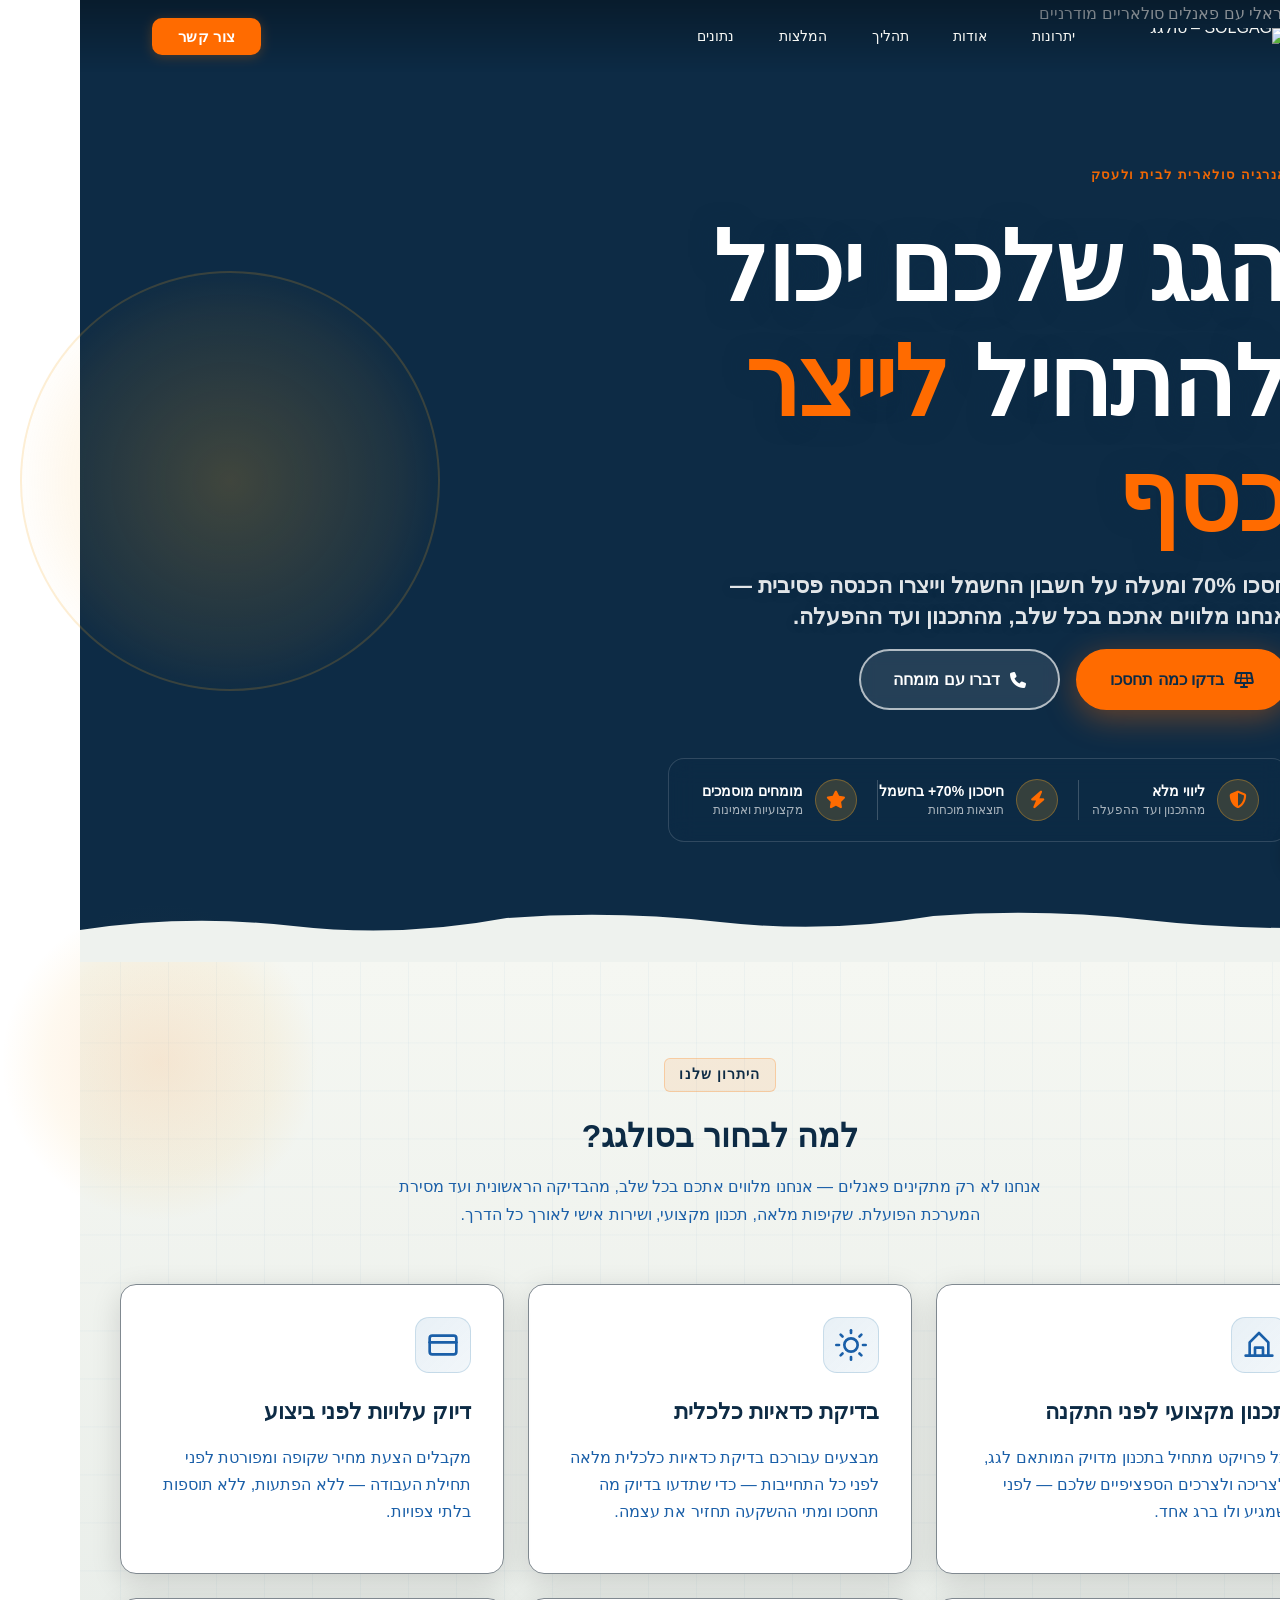
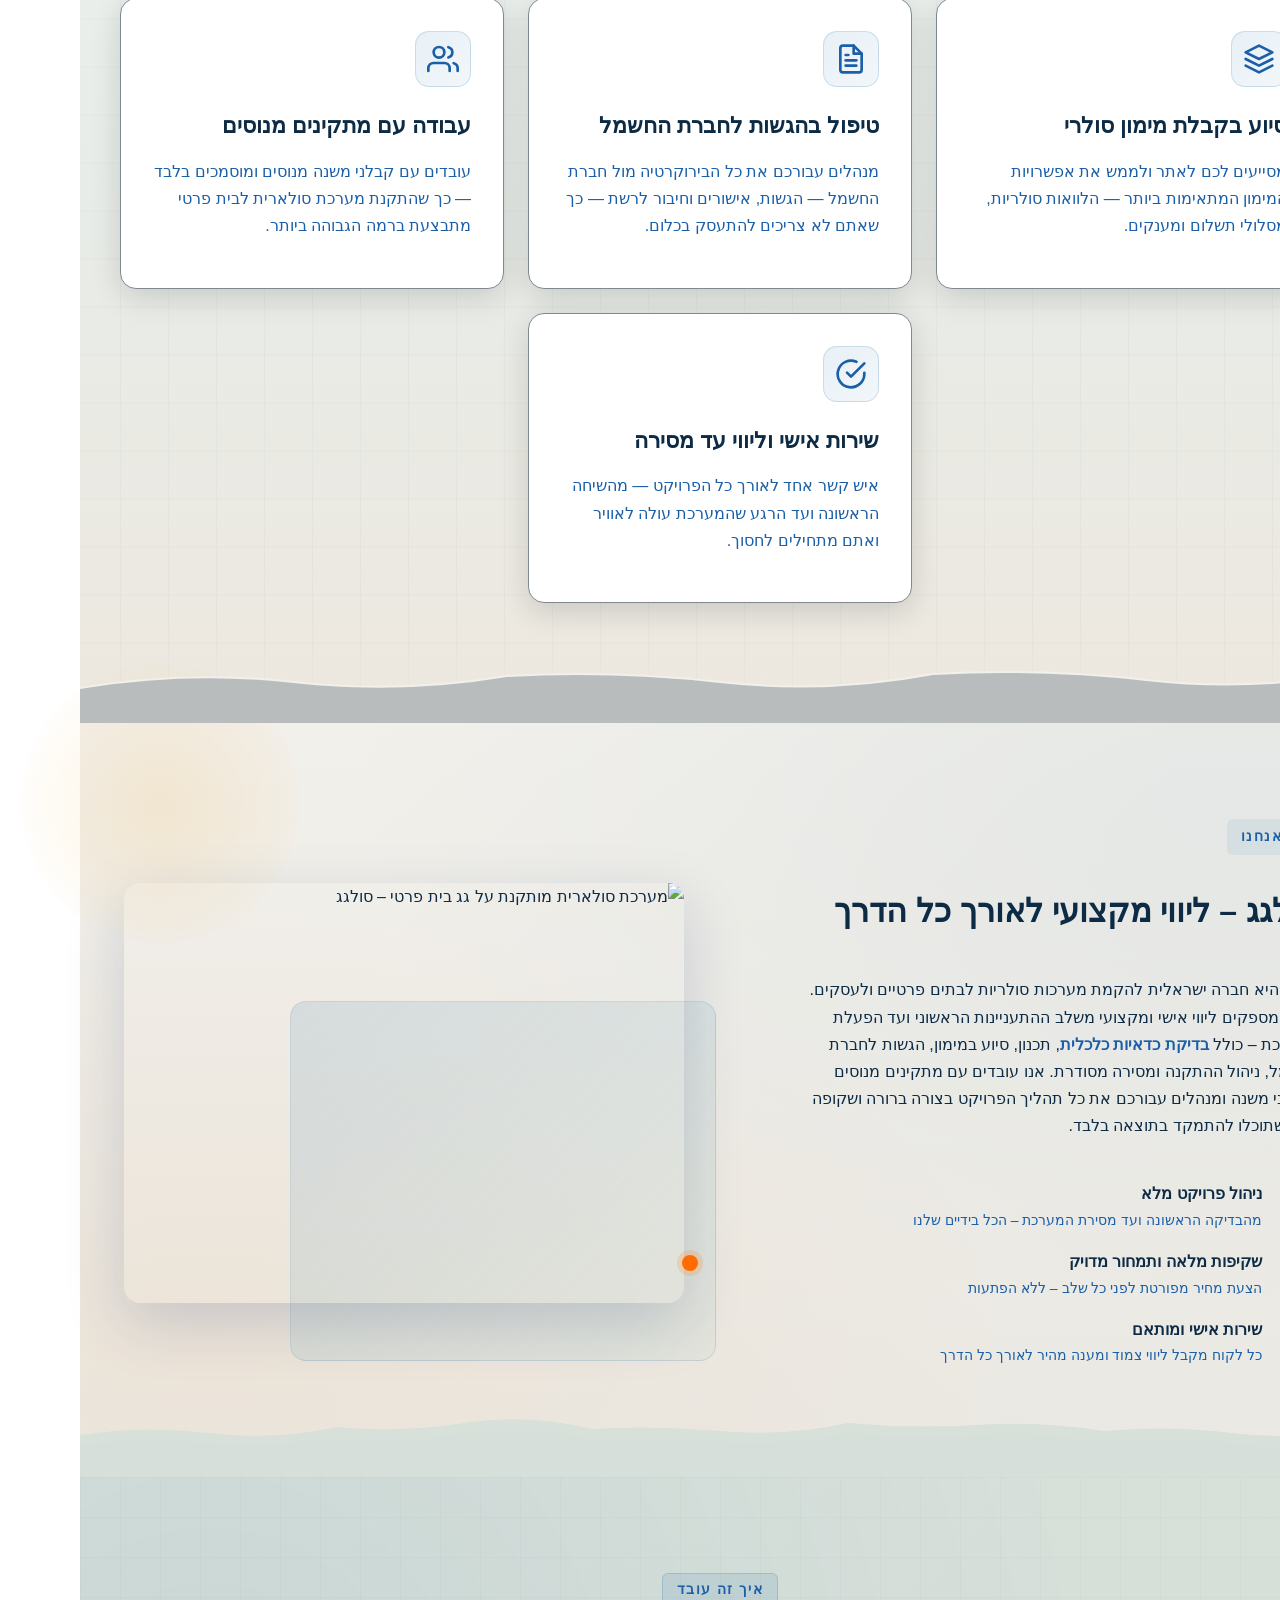
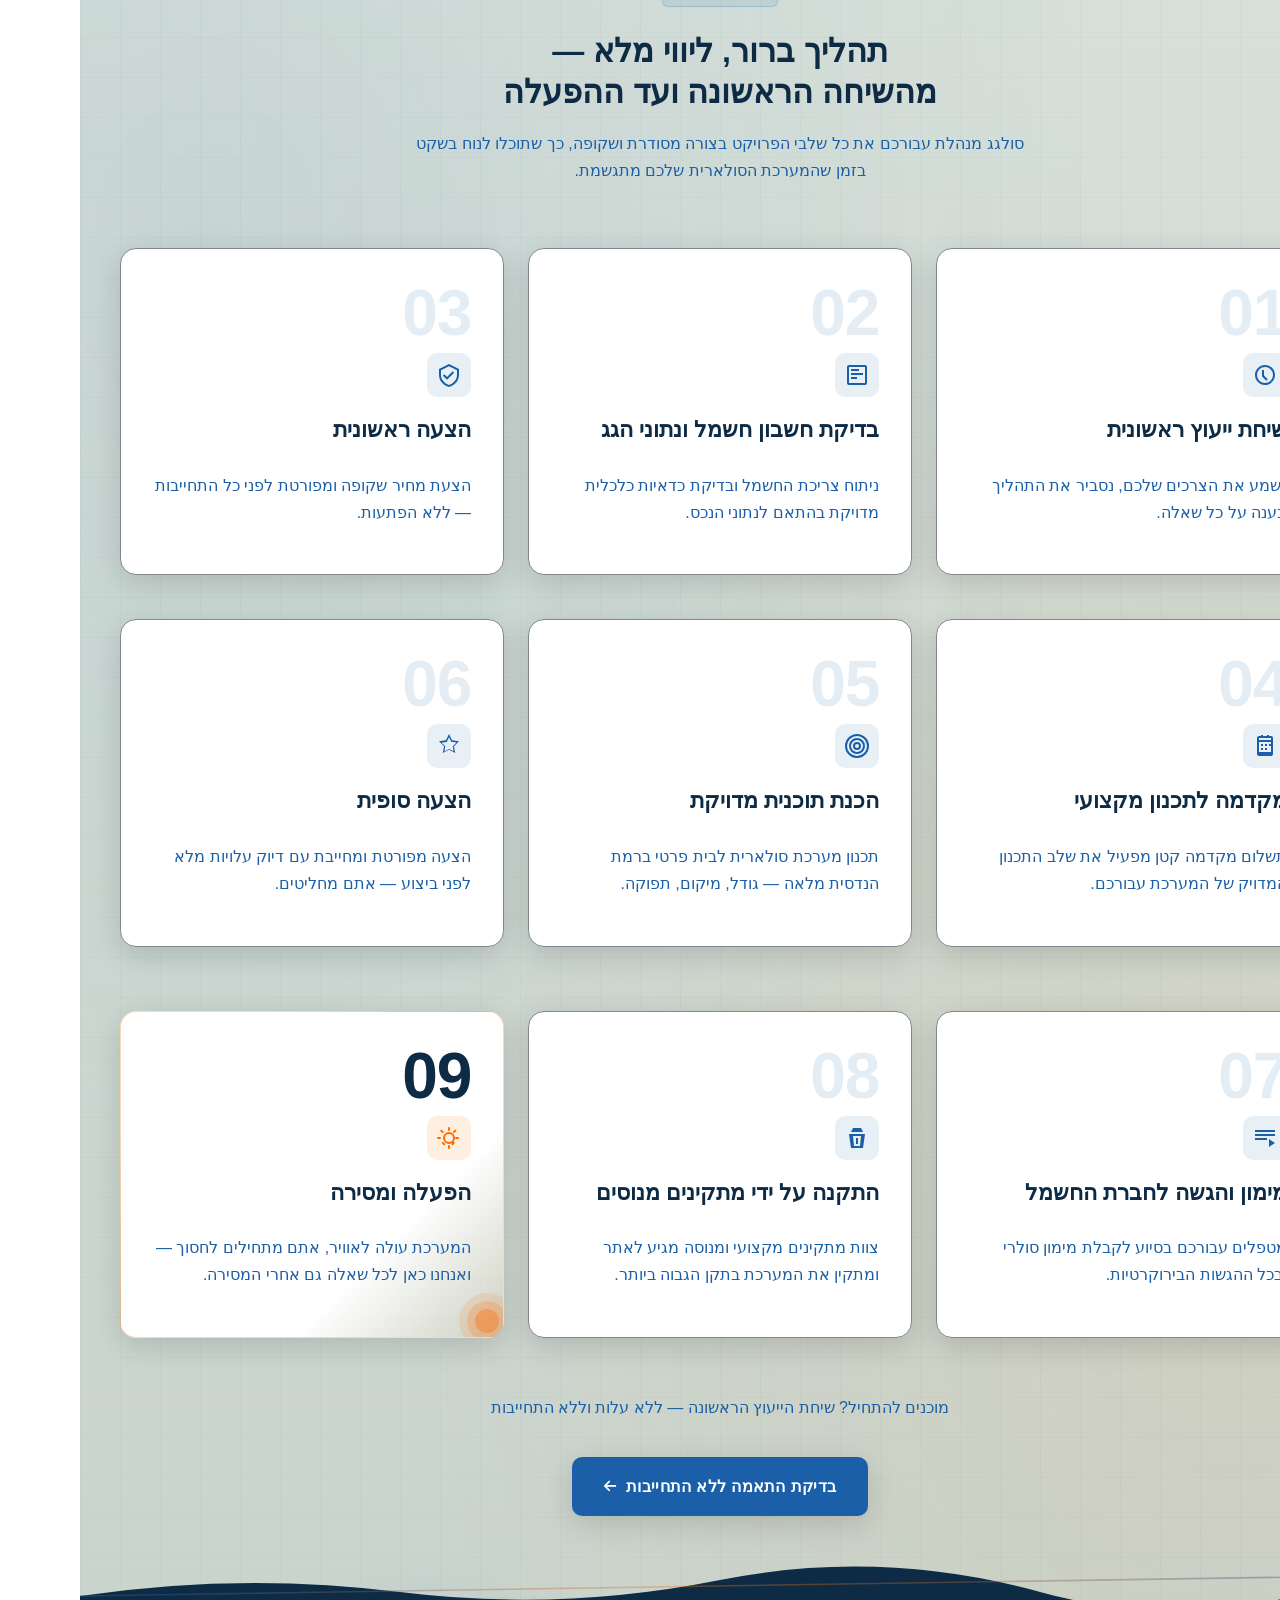
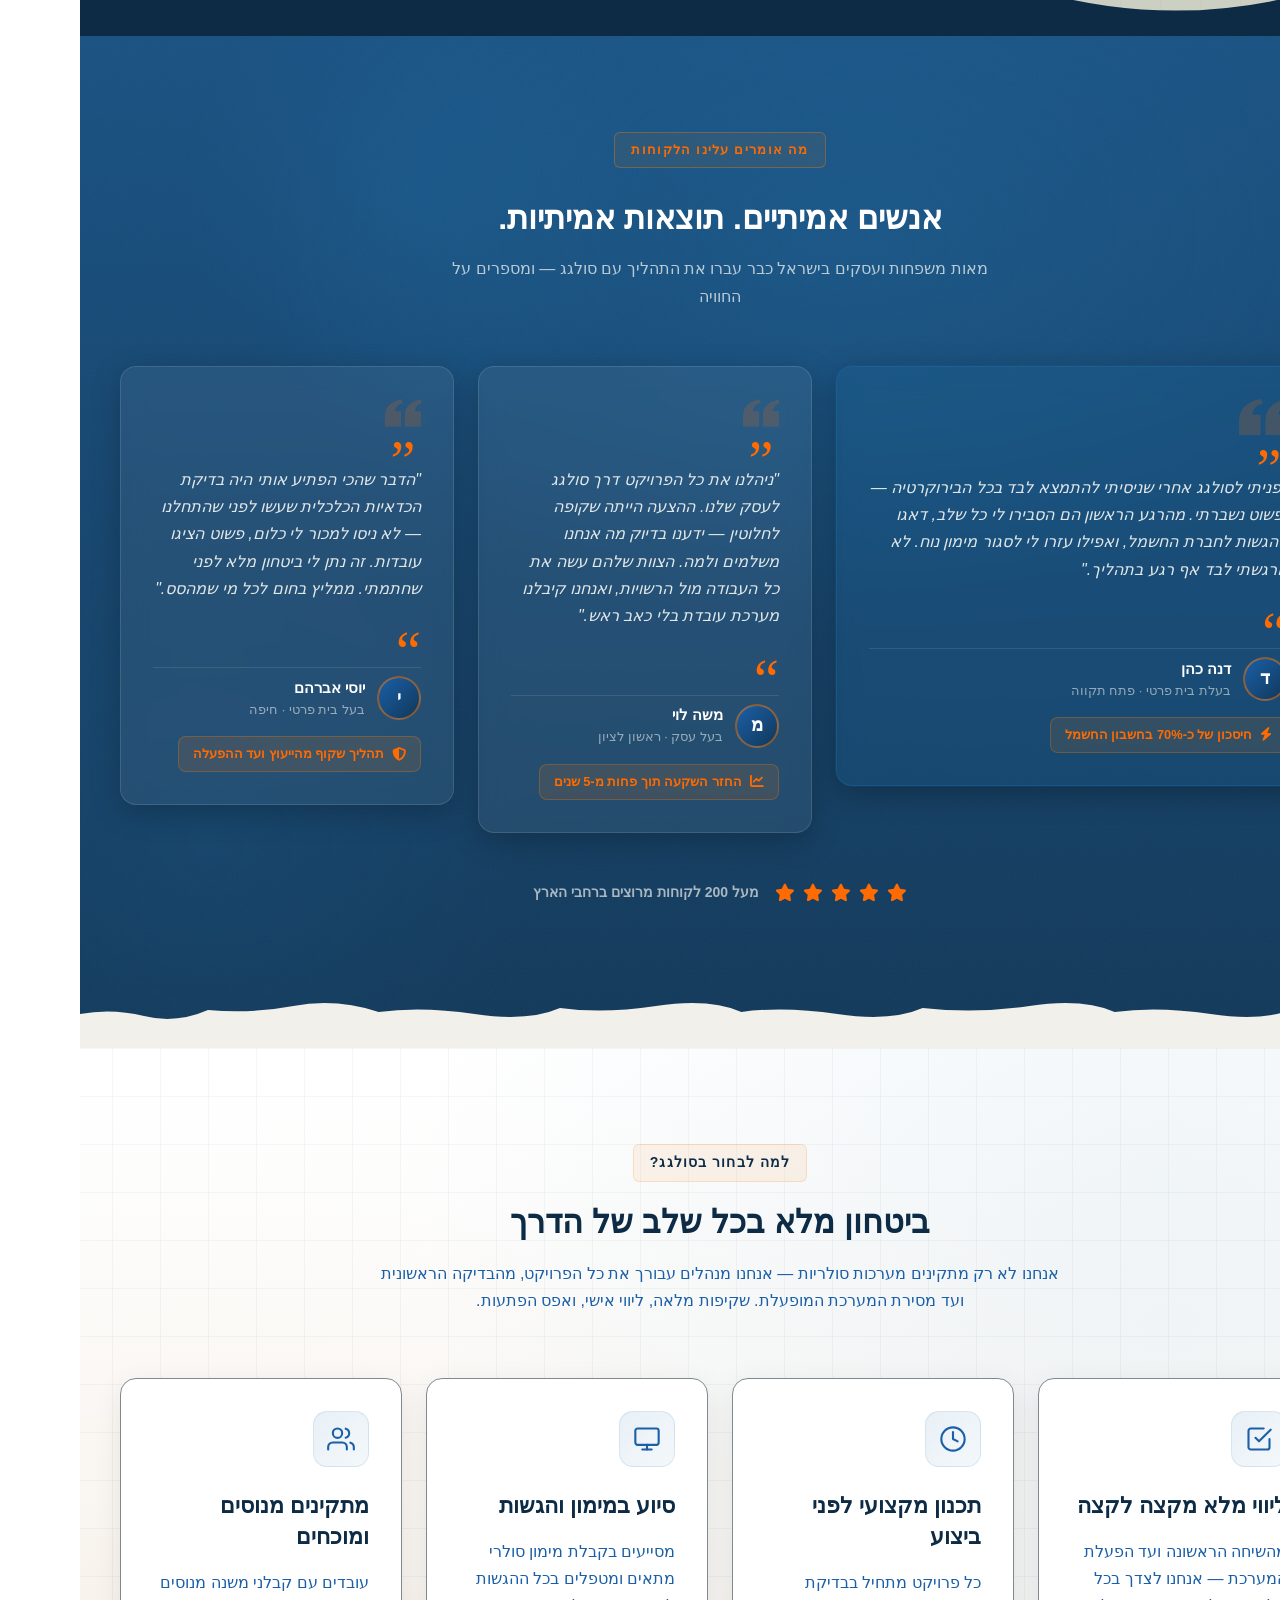
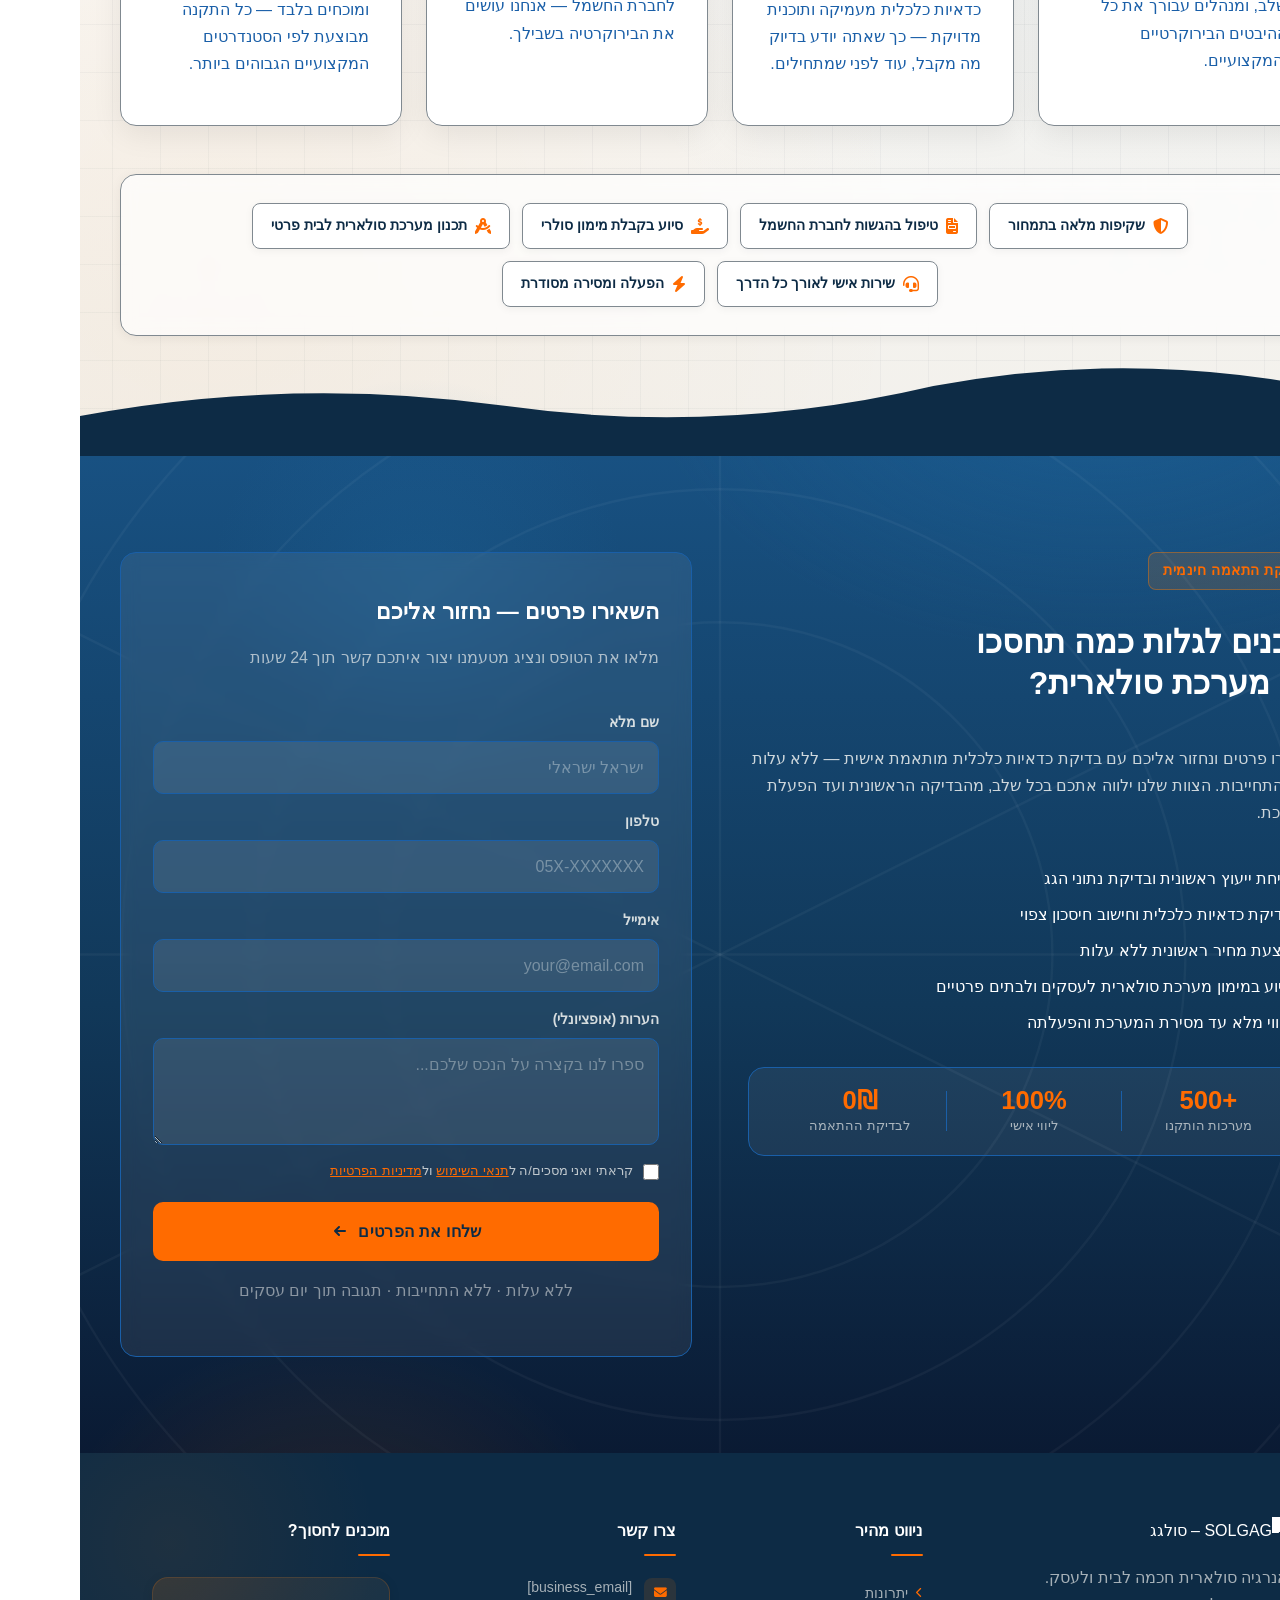
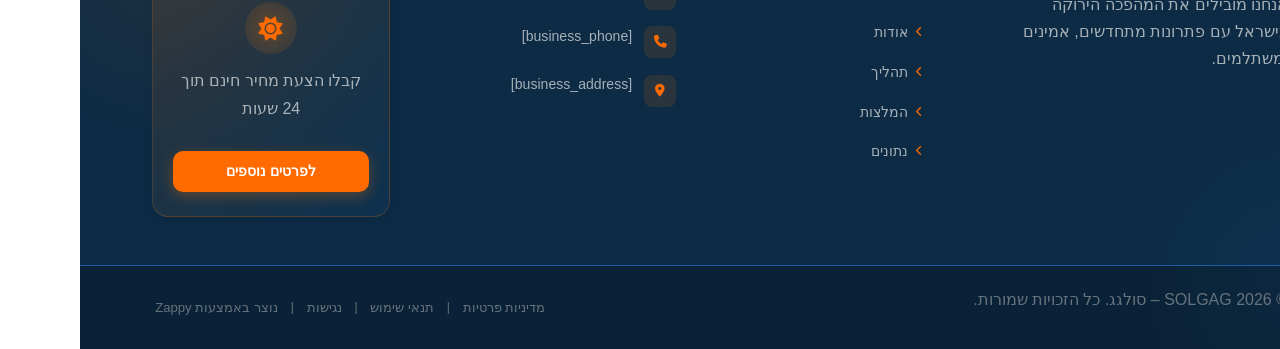
==== index.html @ 52c17bac "Background sync: Progressive GitHub Sync" ====
<!DOCTYPE html>
<html lang="he" dir="rtl">
<head>
    <meta charset="UTF-8">
    <meta name="viewport" content="width=device-width, initial-scale=1.0">
    <meta name="robots" content="index, follow">
    <title>בדיקת כדאיות כלכלית — SOLGAG – סולגג</title>
    <meta name="description" content="SOLGG (סולגג) is an Israeli solar energy company specializing in the installation of solar systems for private homes and businesses. The company differentiates ">
    <meta name="keywords" content="בדיקת כדאיות כלכלית, תכנון מערכת סולארית לבית פרטי, בדיקת כדאיות כלכלית פאנלים סולאריים, מימון מערכת סולארית לעסקים">
    
    <!-- Favicons -->
    <link rel="icon" type="image/x-icon" href="/assets/favicon.ico">
    <link rel="icon" type="image/png" sizes="16x16" href="/assets/favicon-16x16.png">
    <link rel="icon" type="image/png" sizes="32x32" href="/assets/favicon-32x32.png">
    <link rel="icon" type="image/png" sizes="48x48" href="/assets/favicon-48x48.png">
    <link rel="icon" type="image/png" sizes="192x192" href="/assets/favicon-192x192.png">
    <link rel="icon" type="image/png" sizes="512x512" href="/assets/favicon-512x512.png">
    <link rel="apple-touch-icon" href="/assets/apple-touch-icon.png">
    <!-- Zappy Analytics -->
<script>
(function() {
  'use strict';
  
  // Configuration
  var config = {
    websiteId: '8fbefe98-b01d-4607-a18d-50ab0d344325',
    apiUrl: 'https://api.zappy5.com/api/analytics/track',
    sessionDuration: 30 * 60 * 1000, // 30 minutes
    visitorDuration: 30 * 24 * 60 * 60 * 1000, // 30 days
    trackPageViews: true,
    trackClicks: true,
    trackFormSubmissions: true
  };
  
  // Generate or retrieve persistent visitor ID (30 days)
  function getVisitorId() {
    var visitorKey = 'zappy_visitor_' + config.websiteId;
    var visitor = null;
    
    try {
      visitor = localStorage.getItem(visitorKey);
      if (visitor) {
        var visitorData = JSON.parse(visitor);
        var now = Date.now();
        
        // Check if visitor ID is still valid (30 days)
        if (now - visitorData.created < config.visitorDuration) {
          // Update last seen timestamp
          visitorData.lastSeen = now;
          localStorage.setItem(visitorKey, JSON.stringify(visitorData));
          return visitorData.id;
        }
      }
    } catch (e) {
      console.warn('Zappy Analytics: LocalStorage not available');
    }
    
    // Generate new visitor ID
    var newVisitorId = 'zv_' + Date.now() + '_' + Math.random().toString(36).substr(2, 9);
    
    try {
      localStorage.setItem(visitorKey, JSON.stringify({
        id: newVisitorId,
        created: Date.now(),
        lastSeen: Date.now()
      }));
    } catch (e) {
      // Continue without local storage
    }
    
    return newVisitorId;
  }
  
  // Generate or retrieve session ID (30 minutes)
  function getSessionId() {
    var sessionKey = 'zappy_session_' + config.websiteId;
    var session = null;
    
    try {
      session = sessionStorage.getItem(sessionKey);
      if (session) {
        var sessionData = JSON.parse(session);
        var now = Date.now();
        
        // Check if session is still valid
        if (now - sessionData.timestamp < config.sessionDuration) {
          // Update timestamp
          sessionData.timestamp = now;
          sessionStorage.setItem(sessionKey, JSON.stringify(sessionData));
          return sessionData.id;
        }
      }
    } catch (e) {
      console.warn('Zappy Analytics: SessionStorage not available');
    }
    
    // Generate new session ID
    var newSessionId = 'zs_' + Date.now() + '_' + Math.random().toString(36).substr(2, 9);
    
    try {
      sessionStorage.setItem(sessionKey, JSON.stringify({
        id: newSessionId,
        timestamp: Date.now()
      }));
    } catch (e) {
      // Continue without session storage
    }
    
    return newSessionId;
  }
  
  var visitorId = getVisitorId();
  var sessionId = getSessionId();
  
  // Track an event
  function trackEvent(eventType, data) {
    data = data || {};
    
    var eventData = {
      website_id: config.websiteId,
      event_type: eventType,
      page_path: window.location.pathname,
      referrer: document.referrer || 'direct',
      visitor_id: visitorId,
      session_id: sessionId,
      metadata: data
    };
    
    // Use sendBeacon if available (better for page unload events)
    if (navigator.sendBeacon) {
      var blob = new Blob([JSON.stringify(eventData)], { type: 'application/json' });
      navigator.sendBeacon(config.apiUrl, blob);
    } else {
      // Fallback to fetch
      fetch(config.apiUrl, {
        method: 'POST',
        headers: {
          'Content-Type': 'application/json'
        },
        body: JSON.stringify(eventData),
        keepalive: true
      }).catch(function(error) {
        console.warn('Zappy Analytics: Failed to track event', error);
      });
    }
  }
  
  // Track page view
  if (config.trackPageViews) {
    trackEvent('pageview', {
      title: document.title,
      url: window.location.href
    });
  }
  
  // Track clicks on important elements
  if (config.trackClicks) {
    document.addEventListener('click', function(e) {
      var target = e.target;
      
      // Track button clicks (counted as actions)
      if (target.tagName === 'BUTTON' || target.closest('button')) {
        var button = target.tagName === 'BUTTON' ? target : target.closest('button');
        trackEvent('click', {
          element: 'button',
          text: button.textContent.trim().substring(0, 100),
          id: button.id || null,
          class: button.className || null
        });
      }
      
      // Track link clicks (navigation - not counted as actions)
      else if (target.tagName === 'A' || target.closest('a')) {
        var link = target.tagName === 'A' ? target : target.closest('a');
        trackEvent('navigation', {
          element: 'link',
          text: link.textContent.trim().substring(0, 100),
          href: link.href,
          external: link.hostname !== window.location.hostname
        });
      }
    }, true);
  }
  
  // Track form submissions
  if (config.trackFormSubmissions) {
    document.addEventListener('submit', function(e) {
      var form = e.target;
      
      trackEvent('form_submit', {
        form_id: form.id || null,
        form_name: form.name || null,
        form_action: form.action || null,
        form_method: form.method || 'GET'
      });
    }, true);
  }
  
  // Track time on page (send on page unload)
  var pageLoadTime = Date.now();
  
  window.addEventListener('beforeunload', function() {
    var timeOnPage = Math.floor((Date.now() - pageLoadTime) / 1000); // in seconds
    
    trackEvent('page_unload', {
      time_on_page: timeOnPage,
      page_path: window.location.pathname
    });
  });
  
  // Expose tracking function globally for custom events
  window.zappyAnalytics = {
    track: trackEvent,
    getVisitorId: function() { return visitorId; },
    getSessionId: function() { return sessionId; }
  };
  
})();
</script>
<!-- End Zappy Analytics -->
    <meta property="og:title" content="בדיקת כדאיות כלכלית — SOLGAG – סולגג">
    <meta property="og:description" content="SOLGG (סולגג) is an Israeli solar energy company specializing in the installation of solar systems for private homes and businesses. The company differentiates ">
    <meta name="twitter:card" content="summary_large_image">
    <meta name="twitter:title" content="בדיקת כדאיות כלכלית — SOLGAG – סולגג">
    <meta name="twitter:description" content="SOLGG (סולגג) is an Israeli solar energy company specializing in the installation of solar systems for private homes and businesses. The company differentiates ">
    <meta property="og:type" content="website">
  <meta property="og:locale" content="he_IL">
  
  
  
  
  
  <link rel="stylesheet" href="https://cdnjs.cloudflare.com/ajax/libs/font-awesome/6.4.0/css/all.min.css">
  <style>
    .skip-link { position: absolute; transform: translateY(-200%); left: 0; top: 0; padding: 12px 18px; background: var(--bg-dark, #1a1a1a); color: var(--text-light, #fff); font-weight: 600; border-radius: 0 0 8px 0; z-index: 10000; }
    .skip-link:focus { transform: none; outline: 2px solid var(--ring, #fff); outline-offset: 2px; }
    :focus-visible { outline: 2px solid var(--ring, currentColor); outline-offset: 3px; }
  </style>


  
    <!-- Favicons -->
    <link rel="icon" type="image/x-icon" href="/assets/favicon.ico">
    <link rel="icon" type="image/png" sizes="16x16" href="/assets/favicon-16x16.png">
    <link rel="icon" type="image/png" sizes="32x32" href="/assets/favicon-32x32.png">
    <link rel="icon" type="image/png" sizes="48x48" href="/assets/favicon-48x48.png">
    <link rel="icon" type="image/png" sizes="192x192" href="/assets/favicon-192x192.png">
    <link rel="icon" type="image/png" sizes="512x512" href="/assets/favicon-512x512.png">
    <link rel="apple-touch-icon" href="/assets/apple-touch-icon.png">
    <!-- Cookie Consent -->
    <link rel="stylesheet" href="https://cdn.jsdelivr.net/npm/vanilla-cookieconsent@3/dist/cookieconsent.css">
    <script src="https://cdn.jsdelivr.net/npm/vanilla-cookieconsent@3/dist/cookieconsent.umd.js"></script>
    <!-- Mickidum Accessibility Toolbar -->
    <script src="https://cdn.jsdelivr.net/gh/mickidum/acc_toolbar/acctoolbar/acctoolbar.min.js"></script>

<style data-zappy-section-v2-css="true">
/* V2 Regenerated Section CSS */
.index-hero-section {
  position: relative;
  width: 100%;
  min-height: 100vh;
  overflow: visible;
  background-color: var(--bg-dark);
  color: var(--text-light);
  display: flex;
  align-items: center;
  padding-bottom: 80px;
}

/* ── Background Image ── */
.index-hero-section .index-hero-bg {
  position: absolute;
  inset: 0;
  z-index: 0;
  overflow: hidden;
}

.index-hero-section .index-hero-bg img {
  width: 100%;
  height: 100%;
  object-fit: cover;
  object-position: center center;
  display: block;
}

/* ── Scrim Overlay ── */
.index-hero-section .index-hero-scrim {
  position: absolute;
  inset: 0;
  z-index: 1;
  pointer-events: none;
  background-image:
    linear-gradient(105deg,
      rgba(13, 43, 69, 0.88) 0%,
      rgba(13, 43, 69, 0.72) 40%,
      rgba(13, 43, 69, 0.30) 70%,
      rgba(13, 43, 69, 0.10) 100%
    );
}

/* ── Decorative Sun Circle Motif ── */
.index-hero-section .index-hero-sun-motif {
  position: absolute;
  inset-inline-end: -60px;
  top: 50%;
  transform: translateY(-50%);
  width: 420px;
  height: 420px;
  border-radius: 50%;
  background: radial-gradient(circle, rgba(245,166,35,0.22) 0%, rgba(245,166,35,0.08) 55%, transparent 75%);
  z-index: 2;
  pointer-events: none;
  border: 2px solid rgba(245,166,35,0.18);
}

/* ── Container ── */
.index-hero-section .index-hero-container {
  position: relative;
  z-index: 10;
  width: 100%;
  max-width: 1200px;
  margin: 0 auto;
  padding: 160px 32px 40px;
}

/* ── Content Block ── */
.index-hero-section .index-hero-content {
  max-width: 680px;
  margin-inline-start: 0;
  text-align: right;
}

/* ── Eyebrow ── */
.index-hero-section .index-hero-eyebrow {
  display: inline-block;
  font-family: 'Noto Sans Hebrew', 'Assistant', sans-serif;
  font-size: 0.8rem;
  font-weight: 700;
  letter-spacing: 0.12em;
  text-transform: uppercase;
  color: var(--accent);
  margin-bottom: 16px;
  opacity: 0.95;
}

/* ── Headline ── */
.index-hero-section .index-hero-headline {
  font-family: 'Noto Sans Hebrew', 'Simpler Pro', sans-serif;
  font-size: 3rem;
  font-weight: 800;
  line-height: 1.15;
  letter-spacing: -0.01em;
  color: var(--text-light);
  margin: 0 0 20px;
  text-shadow: 0 2px 24px rgba(13,43,69,0.55);
}

.index-hero-section .index-hero-accent {
  color: var(--accent);
  -webkit-text-fill-color: var(--accent);
  position: relative;
}

/* ── Subtitle ── */
.index-hero-section .index-hero-subtitle {
  font-family: 'Noto Sans Hebrew', 'Assistant', sans-serif;
  font-size: 1.125rem;
  font-weight: 400;
  line-height: 1.7;
  color: rgba(255,255,255,0.88);
  margin: 0 0 36px;
  text-shadow: 0 1px 8px rgba(13,43,69,0.45);
  max-width: 580px;
}

/* ── CTA Buttons ── */
.index-hero-section .index-hero-ctas {
  display: flex;
  flex-direction: row;
  align-items: center;
  gap: 16px;
  flex-wrap: wrap;
  margin-bottom: 48px;
}

.index-hero-section .index-hero-btn-primary {
  display: inline-flex;
  align-items: center;
  gap: 10px;
  background: var(--accent);
  color: #ffffff;
  font-family: 'Noto Sans Hebrew', 'Assistant', sans-serif;
  font-size: 1rem;
  font-weight: 700;
  padding: 15px 32px;
  border-radius: 100px;
  text-decoration: none;
  border: 2px solid var(--accent);
  transition: all 0.3s cubic-bezier(0.4, 0, 0.2, 1);
  box-shadow: 0 8px 32px rgba(255,107,0,0.38);
  white-space: nowrap;
}

.index-hero-section .index-hero-btn-primary:hover {
  background: #e05e00;
  border-color: #e05e00;
  transform: translateY(-3px);
  box-shadow: 0 16px 48px rgba(255,107,0,0.50);
}

.index-hero-section .index-hero-btn-ghost {
  display: inline-flex;
  align-items: center;
  gap: 10px;
  background: rgba(255,255,255,0.10);
  backdrop-filter: blur(8px);
  -webkit-backdrop-filter: blur(8px);
  color: #ffffff;
  font-family: 'Noto Sans Hebrew', 'Assistant', sans-serif;
  font-size: 1rem;
  font-weight: 600;
  padding: 15px 32px;
  border-radius: 100px;
  text-decoration: none;
  border: 2px solid rgba(255,255,255,0.65);
  transition: all 0.3s cubic-bezier(0.4, 0, 0.2, 1);
  white-space: nowrap;
}

.index-hero-section .index-hero-btn-ghost:hover {
  background: rgba(255,255,255,0.20);
  border-color: #ffffff;
  transform: translateY(-3px);
  box-shadow: 0 8px 32px rgba(255,255,255,0.18);
}

/* ── Trust Badges ── */
.index-hero-section .index-hero-trust {
  display: flex;
  flex-direction: row;
  align-items: center;
  gap: 0;
  background: rgba(13, 43, 69, 0.60);
  backdrop-filter: blur(12px);
  -webkit-backdrop-filter: blur(12px);
  border: 1px solid rgba(255,255,255,0.15);
  border-radius: 16px;
  padding: 20px 28px;
  max-width: 620px;
}

.index-hero-section .index-hero-trust-item {
  display: flex;
  flex-direction: row;
  align-items: center;
  gap: 12px;
  flex: 1;
  min-width: 0;
}

.index-hero-section .index-hero-trust-divider {
  width: 1px;
  height: 40px;
  background: rgba(255,255,255,0.20);
  margin: 0 20px;
  flex-shrink: 0;
}

.index-hero-section .index-hero-trust-icon {
  display: flex;
  align-items: center;
  justify-content: center;
  width: 42px;
  height: 42px;
  border-radius: 50%;
  background: rgba(245,166,35,0.18);
  color: var(--accent);
  font-size: 1.1rem;
  flex-shrink: 0;
  border: 1px solid rgba(245,166,35,0.35);
}

.index-hero-section .index-hero-trust-text {
  display: flex;
  flex-direction: column;
  gap: 2px;
  min-width: 0;
}

.index-hero-section .index-hero-trust-text strong {
  font-family: 'Noto Sans Hebrew', 'Assistant', sans-serif;
  font-size: 0.875rem;
  font-weight: 700;
  color: var(--text-light);
  line-height: 1.3;
  white-space: nowrap;
}

.index-hero-section .index-hero-trust-text span {
  font-family: 'Noto Sans Hebrew', 'Assistant', sans-serif;
  font-size: 0.75rem;
  font-weight: 400;
  color: rgba(255,255,255,0.65);
  line-height: 1.4;
  white-space: nowrap;
}

/* ── Bottom Divider ── */
.index-hero-section .index-hero-divider-wrapper {
  position: absolute;
  bottom: 0;
  left: 0;
  width: 100%;
  height: 80px;
  pointer-events: none;
  z-index: 5;
}

.index-hero-section .index-hero-divider-wrapper svg {
  display: block;
  width: 100%;
  height: 100%;
}

/* ── Responsive: Tablet ── */
@media (max-width: 1024px) {
  .index-hero-section .index-hero-sun-motif {
    width: 300px;
    height: 300px;
    inset-inline-end: -40px;
  }

  .index-hero-section .index-hero-trust {
    flex-wrap: wrap;
    gap: 16px;
    padding: 16px 20px;
  }

  .index-hero-section .index-hero-trust-divider {
    display: none;
  }

  .index-hero-section .index-hero-trust-item {
    flex: 0 0 calc(33% - 12px);
  }
}

/* ── Responsive: Mobile ── */
@media (max-width: 768px) {
  .index-hero-section {
    min-height: 100svh;
    padding-bottom: 80px;
  }

  .index-hero-section .index-hero-container {
    padding: 110px 16px 32px;
  }

  .index-hero-section .index-hero-content {
    max-width: 100%;
  }

  .index-hero-section .index-hero-headline {
    font-size: 2.1rem;
    line-height: 1.2;
    margin-bottom: 14px;
  }

  .index-hero-section .index-hero-subtitle {
    font-size: 1rem;
    margin-bottom: 28px;
  }

  .index-hero-section .index-hero-br {
    display: none;
  }

  .index-hero-section .index-hero-ctas {
    flex-direction: column;
    align-items: stretch;
    gap: 12px;
    margin-bottom: 32px;
  }

  .index-hero-section .index-hero-btn-primary,
  .index-hero-section .index-hero-btn-ghost {
    justify-content: center;
    padding: 14px 24px;
    font-size: 0.95rem;
  }

  .index-hero-section .index-hero-trust {
    flex-direction: column;
    align-items: flex-start;
    gap: 16px;
    padding: 16px;
    max-width: 100%;
  }

  .index-hero-section .index-hero-trust-divider {
    display: none;
  }

  .index-hero-section .index-hero-trust-item {
    flex: 0 0 auto;
    width: 100%;
  }

  .index-hero-section .index-hero-trust-text strong {
    white-space: normal;
  }

  .index-hero-section .index-hero-trust-text span {
    white-space: normal;
  }

  .index-hero-section .index-hero-sun-motif {
    display: none;
  }

  .index-hero-section .index-hero-scrim {
    background-image: linear-gradient(
      160deg,
      rgba(13, 43, 69, 0.92) 0%,
      rgba(13, 43, 69, 0.78) 50%,
      rgba(13, 43, 69, 0.45) 100%
    );
  }
}
/* ZAPPY_POSTGEN_GUARD_HERO_FONT_CAP:index-hero */
.hero h1, .hero-section h1, [class*="hero-"] h1, [class~="hero"] h1, .hero .hero-title, .hero-title { font-size: min(var(--display-xl, 6rem), 6rem) !important; line-height: var(--leading-display, 1.05); }
@media (max-width: 768px) {
  .hero h1, .hero-section h1, [class*="hero-"] h1, [class~="hero"] h1, .hero .hero-title, .hero-title { font-size: clamp(2rem, 9vw, 3rem) !important; }
}

</style>
    <link rel="stylesheet" href="/styles.css">

    <style id="zappy-dropdown-submenu-styles">
      /* ========== DESKTOP DROPDOWN SUBMENU STYLES ========== */
      /* Base styles for dropdown submenus - parent must be positioned */
      .nav-menu li:has(.sub-menu), nav li:has(.sub-menu), .navbar li:has(.sub-menu), #navMenu li:has(.sub-menu) { position: relative; }
      /* Submenu base - hidden by default */
      .nav-menu .sub-menu, nav .sub-menu, .navbar .sub-menu, #navMenu .sub-menu { display: block !important; position: absolute !important; top: 100%; left: 0; min-width: 220px; background: white; border-radius: 8px; box-shadow: 0 8px 25px rgba(0,0,0,0.15); padding: 8px 0; opacity: 0; visibility: hidden; transform: translateY(10px); transition: all 0.3s ease; z-index: 1000; list-style: none; pointer-events: none; }
      /* CRITICAL: Desktop hover styles to show dropdown */
      .nav-menu li:hover > .sub-menu, nav li:hover > .sub-menu, .navbar li:hover > .sub-menu, #navMenu li:hover > .sub-menu { opacity: 1 !important; visibility: visible !important; transform: translateY(0) !important; pointer-events: auto !important; }
      /* Submenu item styling */
      .sub-menu li { list-style: none; margin: 0; padding: 0; }
      .sub-menu a { display: block !important; padding: 10px 16px !important; color: var(--text-dark, #333) !important; font-weight: 500; text-decoration: none; white-space: nowrap; transition: background-color 0.2s; }
      .sub-menu .zappy-nav-child > a { padding-left: 28px !important; font-size: 0.9em !important; opacity: 0.85 !important; }
      [dir="rtl"] .sub-menu .zappy-nav-child > a, html[lang="he"] .sub-menu .zappy-nav-child > a, html[lang="ar"] .sub-menu .zappy-nav-child > a { padding-left: 10px !important; padding-right: 28px !important; }
      .sub-menu .zappy-nav-parent > a { font-weight: 600 !important; }
      .sub-menu a:hover { background-color: #f5f5f5; }
      /* RTL (Hebrew/Arabic) dropdown positioning */
      [dir="rtl"] .nav-menu .sub-menu, [dir="rtl"] nav .sub-menu, [dir="rtl"] .navbar .sub-menu, html[lang="he"] .nav-menu .sub-menu, html[lang="he"] nav .sub-menu, html[lang="he"] .navbar .sub-menu, html[lang="ar"] .nav-menu .sub-menu, html[lang="ar"] nav .sub-menu, html[lang="ar"] .navbar .sub-menu { left: auto !important; right: 0 !important; }
      /* Hide empty dropdown menus (exclude catalog sub-menus that use <a> children instead of <li>) */
      .sub-menu:empty, .sub-menu:not(:has(li:not(.zappy-hidden-menu-item))):not(:has(> a)), .sub-menu:not(:has(li)):not(:has(> a)) { display: none !important; opacity: 0 !important; visibility: hidden !important; pointer-events: none !important; }
      /* Desktop: show submenu on Menu Group hover */
      li:has(.menu-group-title):hover > .sub-menu { opacity: 1 !important; visibility: visible !important; transform: translateY(0) !important; pointer-events: auto !important; }
      /* Menu Group title styling */
      .nav-menu > li > .menu-group-title, #navMenu > li > .menu-group-title { display: inline-block; padding: 0.5rem 1rem; cursor: default; user-select: none; }
      
      /* ========== MOBILE SUBMENU STYLES ========== */
      @media (max-width: 768px) {
        .nav-menu .sub-menu, nav .sub-menu, .navbar .sub-menu, #navMenu .sub-menu { position: static !important; transform: none !important; box-shadow: none !important; background: transparent !important; max-height: 0; overflow: hidden; opacity: 0; visibility: hidden; transition: max-height 0.3s ease, opacity 0.3s ease; padding: 0 !important; border-radius: 0 !important; }
        .navbar .sub-menu.mobile-expanded, .nav-menu .sub-menu.mobile-expanded, #navMenu .sub-menu.mobile-expanded { max-height: none !important; overflow-y: visible !important; opacity: 1 !important; visibility: visible !important; padding: 8px 0 8px 16px !important; }
        [dir="rtl"] .sub-menu.mobile-expanded, html[lang="he"] .sub-menu.mobile-expanded { padding: 8px 16px 8px 0 !important; }
        /* Disable hover behavior on mobile */
        .nav-menu li:hover > .sub-menu, nav li:hover > .sub-menu, .navbar li:hover > .sub-menu, #navMenu li:hover > .sub-menu { opacity: 0; visibility: hidden; pointer-events: none; }
        .nav-menu li > .sub-menu.mobile-expanded, nav li > .sub-menu.mobile-expanded, .navbar li > .sub-menu.mobile-expanded, #navMenu li > .sub-menu.mobile-expanded { opacity: 1 !important; visibility: visible !important; pointer-events: auto !important; }
        .nav-menu li:has(.sub-menu), nav li:has(.sub-menu), .navbar li:has(.sub-menu), #navMenu li:has(.sub-menu) { display: flex !important; flex-wrap: wrap !important; align-items: center !important; position: relative !important; min-height: 44px !important; }
        .nav-menu li:has(.sub-menu) > a, nav li:has(.sub-menu) > a, .navbar li:has(.sub-menu) > a, #navMenu li:has(.sub-menu) > a { flex: 1 !important; min-width: 0 !important; }
        .nav-menu li:has(.sub-menu) > .menu-group-title, nav li:has(.sub-menu) > .menu-group-title, .navbar li:has(.sub-menu) > .menu-group-title, #navMenu li:has(.sub-menu) > .menu-group-title { flex: 1 !important; min-width: 0 !important; padding: 0 !important; line-height: inherit !important; }
        .nav-menu li:has(.sub-menu) > .sub-menu, nav li:has(.sub-menu) > .sub-menu, .navbar li:has(.sub-menu) > .sub-menu, #navMenu li:has(.sub-menu) > .sub-menu { flex-basis: 100% !important; width: 100% !important; }
        .nav-menu li:has(.sub-menu) > a [class*="chevron"], .nav-menu li:has(.sub-menu) > a [class*="arrow"], .nav-menu li:has(.sub-menu) > a .fa-chevron-down, .nav-menu li:has(.sub-menu) > a .fa-angle-down, nav li:has(.sub-menu) > a [class*="chevron"], nav li:has(.sub-menu) > a [class*="arrow"], #navMenu li:has(.sub-menu) > a [class*="chevron"], #navMenu li:has(.sub-menu) > a [class*="arrow"] { display: none !important; visibility: hidden !important; }
        .mobile-submenu-toggle { display: flex !important; align-items: center !important; justify-content: center !important; width: 44px !important; height: auto !important; background: transparent !important; border: none !important; cursor: pointer !important; color: var(--text-light) !important; position: static !important; flex-shrink: 0 !important; align-self: stretch !important; z-index: 2 !important; padding: 0 !important; margin: 0 !important; }
        .mobile-submenu-toggle::after { content: '' !important; width: 0 !important; height: 0 !important; border-left: 6px solid transparent !important; border-right: 6px solid transparent !important; border-top: 7px solid currentColor !important; transition: transform 0.3s ease !important; }
        .mobile-submenu-toggle.expanded::after { transform: rotate(180deg) !important; }
        .sub-menu a { padding: 10px 0 !important; display: block !important; color: var(--text-light) !important; white-space: normal !important; }
        .sub-menu .zappy-nav-child > a { padding-left: 28px !important; font-size: 0.9em !important; opacity: 0.85 !important; }
        [dir="rtl"] .sub-menu .zappy-nav-child > a, html[lang="he"] .sub-menu .zappy-nav-child > a, html[lang="ar"] .sub-menu .zappy-nav-child > a { padding-left: 0 !important; padding-right: 28px !important; }
        .sub-menu .zappy-nav-parent > a { font-weight: 600 !important; }
        .nav-menu.active, #navMenu.active { max-width: 100vw !important; overflow-x: hidden !important; box-sizing: border-box !important; }
        .navbar .sub-menu li a, nav.navbar .sub-menu li a, .zappy-products-dropdown .sub-menu a { color: var(--text-light) !important; }
      }
      @media (min-width: 769px) { .mobile-submenu-toggle { display: none !important; } }
    </style>

    <style id="zappy-widget-visibility">
      html[dir="rtl"] .whatsapp-float { right: 20px !important; left: auto !important; }
      html[dir="ltr"] .whatsapp-float, html:not([dir]) .whatsapp-float { left: 20px !important; right: auto !important; }
      html[dir="rtl"] #mic-access-tool-general-button, html[dir="rtl"] .mic-access-tool-general-button,
      html[dir="rtl"] #mic-init-access-tool .mic-access-tool-general-button,
      html[dir="rtl"] #mic-init-access-tool #mic-access-tool-general-button,
      html[dir="rtl"] ._access-icon { left: 20px !important; right: auto !important; }
      html[dir="ltr"] #mic-access-tool-general-button, html[dir="ltr"] .mic-access-tool-general-button,
      html[dir="ltr"] #mic-init-access-tool .mic-access-tool-general-button,
      html[dir="ltr"] #mic-init-access-tool #mic-access-tool-general-button,
      html[dir="ltr"] ._access-icon,
      html:not([dir]) #mic-access-tool-general-button, html:not([dir]) .mic-access-tool-general-button,
      html:not([dir]) #mic-init-access-tool .mic-access-tool-general-button,
      html:not([dir]) #mic-init-access-tool #mic-access-tool-general-button,
      html:not([dir]) ._access-icon { right: 20px !important; left: auto !important; }
      @media (max-width: 768px) { .whatsapp-float { display: flex !important; } }
      @media (min-width: 769px) { .whatsapp-float { display: flex !important; } }
      @media (max-width: 768px) {
        #mic-access-tool-general-button, .mic-access-tool-general-button,
        #mic-init-access-tool .mic-access-tool-general-button, #mic-init-access-tool #mic-access-tool-general-button,
        ._access-icon { display: flex !important; visibility: visible !important; opacity: 1 !important; pointer-events: auto !important; }
        #mic-access-tool-box.opened-mic-access-tool, .mic-access-tool-box.opened-mic-access-tool,
        #mic-init-access-tool #mic-access-tool-box.opened-mic-access-tool {
          visibility: visible !important; opacity: 1 !important; pointer-events: auto !important;
        }
      }
      @media (min-width: 769px) {
        #mic-access-tool-general-button, .mic-access-tool-general-button,
        #mic-init-access-tool .mic-access-tool-general-button, #mic-init-access-tool #mic-access-tool-general-button,
        ._access-icon { display: flex !important; visibility: visible !important; opacity: 1 !important; pointer-events: auto !important; }
        #mic-access-tool-box.opened-mic-access-tool, .mic-access-tool-box.opened-mic-access-tool,
        #mic-init-access-tool #mic-access-tool-box.opened-mic-access-tool {
          visibility: visible !important; opacity: 1 !important; pointer-events: auto !important;
        }
      }
    </style>
</head>
<body>
<a class="skip-link" href="#main">דלג לתוכן הראשי</a>
  <nav class="navbar" dir="rtl">
  <!-- Mobile buttons: MUST be direct children of .navbar -->
  <button class="mobile-toggle" id="mobileToggle" aria-label="Menu">
    <svg class="hamburger-icon" width="24" height="24" viewBox="0 0 24 24" fill="none">
      <path d="M3 12h18M3 6h18M3 18h18" stroke="currentColor" stroke-width="2" stroke-linecap="round"></path>
    </svg>
    <svg class="close-icon" width="24" height="24" viewBox="0 0 24 24" fill="none" style="display: none;">
      <path d="M18 6L6 18M6 6l12 12" stroke="currentColor" stroke-width="2" stroke-linecap="round"></path>
    </svg>
  </button>

  <button class="phone-header-btn" data-phone="[business_phone]" aria-label="Call">
    <svg width="20" height="20" viewBox="0 0 24 24" fill="currentColor">
      <path d="M22 16.92v3a2 2 0 0 1-2.18 2 19.79 19.79 0 0 1-8.63-3.07 19.5 19.5 0 0 1-6-6 19.79 19.79 0 0 1-3.07-8.67A2 2 0 0 1 4.11 2h3a2 2 0 0 1 2 1.72 12.84 12.84 0 0 0 .7 2.81 2 2 0 0 1-.45 2.11L8.09 9.91a16 16 0 0 0 6 6l1.27-1.27a2 2 0 0 1 2.11-.45 12.84 12.84 0 0 0 2.81.7A2 2 0 0 1 22 16.92z"></path>
    </svg>
  </button>

  <!-- nav-container: REQUIRED wrapper for layout elements -->
  <div class="nav-container">
    <div class="nav-right-group"><div class="nav-brand">
      <a href="/" class="logo-link"><img class="logo" src="/assets/site-----image-1.webp" alt="SOLGAG – סולגג"></a>
    </div><ul class="nav-menu" id="navMenu"><li><a href="#features">יתרונות</a></li><li><a href="#about">אודות</a></li><li><a href="#process">תהליך</a></li><li><a href="#testimonials">המלצות</a></li><li><a href="#stats">נתונים</a></li></ul></div>

    

    <div class="nav-cta-container">
      <a href="#cta" class="nav-cta-btn">צור קשר</a>
    </div>
  </div>
</nav>
<script>

// Navbar Mobile Menu Toggle and Contrast Fix
(function() {
  // Use 'load' event instead of 'DOMContentLoaded' to ensure we run AFTER all other scripts
  window.addEventListener('load', function() {
    
    // FIX MOBILE BUTTON CONTRAST
    // Detect navbar background color and apply contrasting color to mobile buttons
    const navbar = document.querySelector('.navbar, nav, header');
    if (!navbar) {
      console.log('[Navbar] Navbar element not found');
      return;
    }
    
    // DECLARE VARIABLES EARLY to avoid Temporal Dead Zone errors
    // These are used in multiple places below
    let mobileToggle = document.getElementById('mobileToggle') ||
                       document.querySelector('.mobile-toggle') ||
                       document.querySelector('.hamburger') ||
                       document.querySelector('.hamburger-menu') ||
                       document.querySelector('.menu-toggle') ||
                       document.querySelector('.burger-menu') ||
                       document.querySelector('[aria-label="Menu"]') ||
                       document.querySelector('[aria-label="תפריט"]');
    
    const phoneBtn = document.querySelector('.phone-header-btn');
    
    const computedStyle = window.getComputedStyle(navbar);
    let bgColor = computedStyle.backgroundColor;
    
    console.log('[Navbar] Initial navbar background:', bgColor);
    
    // Check if background is transparent or rgba with 0 alpha
    const isTransparent = bgColor === 'transparent' || 
                         bgColor === 'rgba(0, 0, 0, 0)' ||
                         (bgColor.startsWith('rgba') && bgColor.includes(', 0)'));
    
    if (isTransparent) {
      // Check for background-image or gradient
      const bgImage = computedStyle.backgroundImage;
      if (bgImage && bgImage !== 'none') {
        console.log('[Navbar] Navbar has background image/gradient, using dark text');
        bgColor = 'rgb(240, 240, 240)'; // Assume light background
      } else {
        // Transparent navbar - check body background
        const bodyBg = window.getComputedStyle(document.body).backgroundColor;
        console.log('[Navbar] Navbar transparent, using body background:', bodyBg);
        bgColor = bodyBg;
      }
    }
    
    // Calculate luminance to determine if background is light or dark
    const rgb = bgColor.match(/\d+/g);
    if (rgb && rgb.length >= 3) {
      const r = parseInt(rgb[0]);
      const g = parseInt(rgb[1]);
      const b = parseInt(rgb[2]);
      const luminance = (0.299 * r + 0.587 * g + 0.114 * b) / 255;
      
      // Mobile button colors are set by Claude's AI-generated CSS (same as .nav-menu a)
      // No dynamic color overrides needed - colors come from the generated navbar CSS
      console.log('[Navbar] Mobile button colors preserved from Claude CSS (luminance:', luminance.toFixed(2) + ')');
      
      // FIX ICON SIZES - Ensure SVGs are properly sized and visible
      // INJECT CRITICAL CSS TO OVERRIDE ANY CONFLICTING RULES
      const criticalCSS = document.createElement('style');
      criticalCSS.id = 'zappy-mobile-nav-fix';
      const htmlLang = document.documentElement.lang || 'en';
      const htmlDir = document.documentElement.dir || 'ltr';
      // Check both dir attribute AND lang for RTL detection
      // dir="rtl" is the most reliable indicator
      const isRTL = htmlDir === 'rtl' || htmlLang === 'he' || htmlLang === 'ar';
      
      criticalCSS.textContent = `
        /* Hide mobile buttons on desktop, show only on mobile */
        @media (min-width: 769px) {
          .mobile-toggle,
          .phone-header-btn {
            display: none !important;
          }
        }
        
        /* Show and position mobile buttons correctly on mobile */
        @media (max-width: 768px) {
          .navbar,
          nav.navbar {
            min-height: 70px !important;
          }

          .mobile-toggle,
          .phone-header-btn {
            position: absolute !important;
            top: 0 !important;
            bottom: 0 !important;
            margin-top: auto !important;
            margin-bottom: auto !important;
            transform: none !important;
            z-index: 1001 !important;
            display: flex !important;
            align-items: center !important;
            justify-content: center !important;
            width: 36px !important;
            height: 36px !important;
            border-radius: 50% !important;
            border: none !important;
            cursor: pointer !important;
            padding: 6px !important;
            background: none !important;
            color: var(--nav-text, var(--text-light)) !important;
            touch-action: manipulation !important;
            -webkit-tap-highlight-color: transparent !important;
          }

          html[data-zappy-site-type="ecommerce"] .phone-header-btn,
          body[data-zappy-site-type="ecommerce"] .phone-header-btn,
          html[data-zappy-site-type="ecommerce"] header .phone-header-btn,
          html[data-zappy-site-type="ecommerce"] nav .phone-header-btn {
            display: none !important;
            visibility: hidden !important;
            width: 0 !important;
            height: 0 !important;
            min-width: 0 !important;
            overflow: hidden !important;
          }
          
          /* LTR positioning (default): hamburger LEFT, phone RIGHT */
          html:not([dir="rtl"]):not([lang="he"]):not([lang="ar"]) .mobile-toggle,
          html[dir="ltr"] .mobile-toggle {
            left: 12px !important;
            right: auto !important;
          }
          html:not([dir="rtl"]):not([lang="he"]):not([lang="ar"]) .phone-header-btn,
          html[dir="ltr"] .phone-header-btn {
            right: 12px !important;
            left: auto !important;
          }
          
          /* RTL positioning: hamburger RIGHT, phone LEFT */
          html[dir="rtl"] .mobile-toggle,
          html[lang="he"] .mobile-toggle,
          html[lang="ar"] .mobile-toggle {
            right: 12px !important;
            left: auto !important;
          }
          html[dir="rtl"] .phone-header-btn,
          html[lang="he"] .phone-header-btn,
          html[lang="ar"] .phone-header-btn {
            left: 12px !important;
            right: auto !important;
          }
          
          /* CRITICAL: Ensure nav-container has min-height on mobile */
          /* All children are positioned absolutely/fixed on mobile, so height:auto collapses to 0 */
          .nav-container {
            min-height: 70px !important;
            position: relative !important;
          }
          
          /* Ensure SVG icons are properly sized and inherit color */
          .mobile-toggle svg,
          .phone-header-btn svg {
            width: 24px !important;
            height: 24px !important;
            /* Don't force display - let JavaScript control hamburger/close toggle */
          }
          
          /* Reset nav-cta-container on mobile - remove desktop box-shadow/padding */
          /* that creates a visible ghost box when CTA button is hidden */
          .nav-cta-container {
            box-shadow: none !important;
            padding: 0 !important;
          }
          
          /* Hide nav-cta-container entirely on mobile when there's no lang-switcher */
          /* (only the CTA button is inside, and it's hidden on mobile) */
          .nav-cta-container:not(:has(.lang-switcher)) {
            display: none !important;
          }
          
          /* CRITICAL: Prevent hero image fade gradient from bleeding over headline text */
          /* The .image-fade-gradient has bottom: -30px (extends below parent) */
          /* On mobile stacked layout, this overlaps the h1 text below the image */
          .hero-image-column {
            overflow: hidden !important;
          }
          .image-fade-gradient {
            bottom: 0 !important;
          }
          
          /* Hide desktop language switcher on mobile - hamburger menu handles it */
          /* High specificity to override stored CSS */
          .lang-switcher,
          .nav-cta-container .lang-switcher,
          .nav-container .lang-switcher,
          .navbar .lang-switcher,
          .navbar .nav-cta-container .lang-switcher {
            display: none !important;
          }
        }
      `;
      
      // Remove existing fix if present and inject new one
      const existing = document.getElementById('zappy-mobile-nav-fix');
      if (existing) existing.remove();
      document.head.appendChild(criticalCSS);
      
      console.log('[Navbar] Critical CSS injected for mobile nav positioning');
      
      // ONLY apply inline positioning styles on mobile viewport
      // On desktop, the CSS handles hiding these buttons with display: none
      // Inline styles were breaking desktop layout by overriding CSS
      const isMobileViewport = window.innerWidth <= 768;
      
      if (mobileToggle) {
        // Icon sizing applies to all viewports for consistency
        const hamburgerIcon = mobileToggle.querySelector('.hamburger-icon');
        const closeIcon = mobileToggle.querySelector('.close-icon');
        
        if (hamburgerIcon) {
          hamburgerIcon.style.setProperty('width', '24px', 'important');
          hamburgerIcon.style.setProperty('height', '24px', 'important');
          hamburgerIcon.style.setProperty('display', 'block', 'important'); // Show hamburger by default
        }
        if (closeIcon) {
          closeIcon.style.setProperty('width', '24px', 'important');
          closeIcon.style.setProperty('height', '24px', 'important');
          closeIcon.style.setProperty('display', 'none', 'important'); // Hide close icon by default
        }
        
        // ONLY set positioning inline styles on mobile
        if (isMobileViewport) {
          mobileToggle.style.setProperty('position', 'absolute', 'important');
          mobileToggle.style.setProperty('top', '0', 'important');
          mobileToggle.style.setProperty('bottom', '0', 'important');
          mobileToggle.style.setProperty('margin-top', 'auto', 'important');
          mobileToggle.style.setProperty('margin-bottom', 'auto', 'important');
          mobileToggle.style.setProperty('transform', 'none', 'important');
          mobileToggle.style.setProperty('z-index', '1001', 'important');
          
          // Clear any inline left/right so CSS can take over based on html[dir]
          mobileToggle.style.removeProperty('left');
          mobileToggle.style.removeProperty('right');
          
          console.log('[Navbar] Mobile toggle positioning applied (mobile viewport)');
        } else {
          // On desktop, clear any positioning styles to let CSS handle it
          mobileToggle.style.removeProperty('position');
          mobileToggle.style.removeProperty('top');
          mobileToggle.style.removeProperty('transform');
          mobileToggle.style.removeProperty('z-index');
          mobileToggle.style.removeProperty('left');
          mobileToggle.style.removeProperty('right');
          console.log('[Navbar] Desktop viewport - cleared mobile toggle inline positioning');
        }
      }
      
      if (phoneBtn) {
        // Icon sizing applies to all viewports
        const phoneIcon = phoneBtn.querySelector('svg');
        if (phoneIcon) {
          phoneIcon.style.width = '24px';
          phoneIcon.style.height = '24px';
          phoneIcon.setAttribute('width', '24');
          phoneIcon.setAttribute('height', '24');
        }
        
        // ONLY set positioning inline styles on mobile
        if (isMobileViewport) {
          phoneBtn.style.setProperty('position', 'absolute', 'important');
          phoneBtn.style.setProperty('top', '0', 'important');
          phoneBtn.style.setProperty('bottom', '0', 'important');
          phoneBtn.style.setProperty('margin-top', 'auto', 'important');
          phoneBtn.style.setProperty('margin-bottom', 'auto', 'important');
          phoneBtn.style.setProperty('transform', 'none', 'important');
          phoneBtn.style.setProperty('z-index', '1001', 'important');
          
          // Clear any inline left/right so CSS can take over based on html[dir]
          phoneBtn.style.removeProperty('left');
          phoneBtn.style.removeProperty('right');
          
          console.log('[Navbar] Phone button positioning applied (mobile viewport)');
        } else {
          // On desktop, clear any positioning styles to let CSS handle it
          phoneBtn.style.removeProperty('position');
          phoneBtn.style.removeProperty('top');
          phoneBtn.style.removeProperty('transform');
          phoneBtn.style.removeProperty('z-index');
          phoneBtn.style.removeProperty('left');
          phoneBtn.style.removeProperty('right');
          console.log('[Navbar] Desktop viewport - cleared phone button inline positioning');
        }
      }
    } else {
      console.log('[Navbar] Could not parse background color:', bgColor);
    }
    
    // MOBILE MENU TOGGLE
    // Re-query in case DOM changed (mobileToggle already declared at top of function)
    mobileToggle = document.getElementById('mobileToggle') ||
                   document.querySelector('.mobile-toggle') ||
                   document.querySelector('.hamburger') ||
                   document.querySelector('.hamburger-menu') ||
                   document.querySelector('.menu-toggle') ||
                   document.querySelector('.burger-menu') ||
                   document.querySelector('[aria-label="Menu"]') ||
                   document.querySelector('[aria-label="תפריט"]');
    
    // EXPANDED SEARCH: Find nav menu by ID or class
    const navMenu = document.getElementById('navMenu') ||
                  document.querySelector('.nav-menu') ||
                  document.querySelector('.nav-links') ||
                  document.querySelector('nav ul:not(.submenu)');
    
    if (!mobileToggle || !navMenu) {
      console.log('[Navbar] Mobile toggle or menu not found:', { toggle: !!mobileToggle, menu: !!navMenu });
      return;
    }
    
    // Ensure navMenu has ID for CSS targeting
    if (!navMenu.id) {
      navMenu.id = 'navMenu';
    }
    
    console.log('[Navbar] Initializing mobile menu...');
    
    // Remove any existing event listeners by cloning the button
    const newToggle = mobileToggle.cloneNode(true);
    mobileToggle.parentNode.replaceChild(newToggle, mobileToggle);
    
    // Toggle menu handler (shared by click and touchend)
    function handleToggle(e) {
      e.preventDefault();
      e.stopPropagation();
      
      const hamburgerIcon = newToggle.querySelector('.hamburger-icon');
      const closeIcon = newToggle.querySelector('.close-icon');
      const isActive = navMenu.classList.contains('active');
      
      if (isActive) {
        // Close menu
        navMenu.classList.remove('active');
        if (hamburgerIcon) hamburgerIcon.style.setProperty('display', 'block', 'important');
        if (closeIcon) closeIcon.style.setProperty('display', 'none', 'important');
        document.body.style.overflow = '';
        console.log('[Navbar] Menu closed');
      } else {
        // Open menu
        navMenu.classList.add('active');
        if (hamburgerIcon) hamburgerIcon.style.setProperty('display', 'none', 'important');
        if (closeIcon) closeIcon.style.setProperty('display', 'block', 'important');
        document.body.style.overflow = 'hidden';
        console.log('[Navbar] Menu opened');
      }
    }
    
    // Use click for desktop/emulation and touchend as iOS Safari fallback.
    // Prevent double-fire with a timestamp guard.
    var lastToggleTime = 0;
    function guardedToggle(e) {
      var now = Date.now();
      if (now - lastToggleTime < 300) return;
      lastToggleTime = now;
      handleToggle(e);
    }
    
    newToggle.addEventListener('click', guardedToggle);
    newToggle.addEventListener('touchend', guardedToggle);
    
    // Close menu when clicking nav links (but NOT dropdown toggles)
    const navLinks = navMenu.querySelectorAll('a');
    navLinks.forEach(function(link) {
      link.addEventListener('click', function() {
        // Don't close if it's a dropdown child (unless it's a real navigation link)
        if (this.getAttribute('href') === '#') return;
        
        const hamburgerIcon = newToggle.querySelector('.hamburger-icon');
        const closeIcon = newToggle.querySelector('.close-icon');
        
        navMenu.classList.remove('active');
        if (hamburgerIcon) hamburgerIcon.style.setProperty('display', 'block', 'important');
        if (closeIcon) closeIcon.style.setProperty('display', 'none', 'important');
        document.body.style.overflow = '';
        console.log('[Navbar] Menu closed (link clicked)');
      });
    });
    
    // DROPDOWN MENU TOGGLE (for mobile and touch devices)
    var dropdownToggles = navMenu.querySelectorAll('.dropdown-toggle');
    dropdownToggles.forEach(function(toggle) {
      toggle.addEventListener('click', function(e) {
        e.preventDefault();
        e.stopPropagation();
        var parent = this.closest('.nav-dropdown');
        if (!parent) return;
        
        // Close other open dropdowns at the same level
        var siblings = parent.parentNode.querySelectorAll('.nav-dropdown.open');
        siblings.forEach(function(sib) {
          if (sib !== parent) sib.classList.remove('open');
        });
        
        parent.classList.toggle('open');
        console.log('[Navbar] Dropdown toggled:', parent.classList.contains('open') ? 'open' : 'closed');
      });
    });
    
    // Close dropdowns when clicking outside
    document.addEventListener('click', function(e) {
      if (!e.target.closest('.nav-dropdown')) {
        var openDropdowns = document.querySelectorAll('.nav-dropdown.open');
        openDropdowns.forEach(function(dd) { dd.classList.remove('open'); });
      }
    });
    
    console.log('[Navbar] Dropdown handlers initialized for ' + dropdownToggles.length + ' dropdowns');
    
    // Phone button functionality (phoneBtn already declared at top of function)
    if (phoneBtn) {
      phoneBtn.addEventListener('click', function() {
        // Get phone number from placeholder in page or use default
        const phoneLinks = document.querySelectorAll('a[href^="tel:"]');
        const phoneNumber = phoneLinks.length > 0 
          ? phoneLinks[0].getAttribute('href').replace('tel:', '')
          : '[business_phone]';
        
        window.location.href = 'tel:' + phoneNumber;
        console.log('[Navbar] Phone button clicked');
      });
    }
    
    console.log('[Navbar] Mobile menu initialized successfully');
    
    // WhatsApp button visibility is now controlled via CSS (siteSettings).
    // No JS-based desktop hiding — the button is visible on both mobile and desktop by default.
  });
})();

</script>
  
  <main id="main">
    <section class="index-hero-section" data-layout-spec="בית-hero" dir="rtl" data-hero-type="fullscreen-scrim" id="hero">
  <!-- Background Image -->
  <div class="index-hero-bg">
    <img data-hero-bg="true" data-context="Aerial view of Israeli residential rooftop covered with modern solar panels under bright Mediterranean sunlight. Blue sky with a few clouds. Warm golden-hour light reflecting off the panels. Cinematic wide-angle shot emphasizing scale and energy production. High-end photography style." width="1440" height="900" src="/assets/solgag-section-בית-hero-index-hero-image-1.webp" alt="גג בית ישראלי עם פאנלים סולאריים מודרניים">
  </div>

  <!-- Scrim Overlay -->
  <div class="index-hero-scrim" aria-hidden="true"></div>

  <!-- Decorative sun-circle motif -->
  <div class="index-hero-sun-motif" aria-hidden="true"></div>

  <!-- Content -->
  <div class="index-hero-container">
    <div class="index-hero-content">

      <!-- Eyebrow label -->
      <span class="index-hero-eyebrow">אנרגיה סולארית לבית ולעסק</span>

      <!-- Main Headline -->
      <h1 class="index-hero-headline">
        הגג שלכם יכול
        <br>
        להתחיל <span class="index-hero-accent">לייצר כסף</span>
      </h1>

      <!-- Subtitle -->
      <h3 class="index-hero-subtitle">
        חסכו 70% ומעלה על חשבון החשמל וייצרו הכנסה פסיבית —
        <br class="index-hero-br">
        אנחנו מלווים אתכם בכל שלב, מהתכנון ועד ההפעלה.
      </h3>

      <!-- CTA Buttons -->
      <div class="index-hero-ctas">
        <a href="#contact" class="index-hero-btn-primary">
          <i class="fa-solid fa-solar-panel"></i>
          בדקו כמה תחסכו
        </a>
        <a href="#contact" class="index-hero-btn-ghost">
          <i class="fa-solid fa-phone"></i>
          דברו עם מומחה
        </a>
      </div>

      <!-- Trust Badges -->
      <div class="index-hero-trust">
        <div class="index-hero-trust-item">
          <span class="index-hero-trust-icon"><i class="fa-solid fa-shield-halved"></i></span>
          <div class="index-hero-trust-text">
            <strong>ליווי מלא</strong>
            <span>מהתכנון ועד ההפעלה</span>
          </div>
        </div>
        <div class="index-hero-trust-divider" aria-hidden="true"></div>
        <div class="index-hero-trust-item">
          <span class="index-hero-trust-icon"><i class="fa-solid fa-bolt"></i></span>
          <div class="index-hero-trust-text">
            <strong>חיסכון 70%+ בחשמל</strong>
            <span>תוצאות מוכחות</span>
          </div>
        </div>
        <div class="index-hero-trust-divider" aria-hidden="true"></div>
        <div class="index-hero-trust-item">
          <span class="index-hero-trust-icon"><i class="fa-solid fa-star"></i></span>
          <div class="index-hero-trust-text">
            <strong>מומחים מוסמכים</strong>
            <span>מקצועיות ואמינות</span>
          </div>
        </div>
      </div>

    </div>
  </div>

  <!-- Bottom divider -->
  <div class="index-hero-divider-wrapper">
    <svg data-no-icon-edit="true" aria-hidden="true" viewBox="0 0 1440 80" preserveAspectRatio="none" xmlns="http://www.w3.org/2000/svg">
      <path d="M0,80 L0,48 Q120,32 240,44 T480,36 Q600,28 720,40 T960,34 Q1080,26 1200,38 T1440,44 L1440,80 Z" fill="#EEF2EE"></path>
    </svg>
  </div>
</section>

<section data-band-index="1" id="features" class="index-features-section" data-layout-spec="בית-features" dir="rtl">
  <!-- Decorative background texture -->
  <div class="index-features-bg-texture" aria-hidden="true"></div>
  <!-- Sun circle decorative accent -->
  <div class="index-features-sun-accent" aria-hidden="true"></div>

  <div class="index-features-container">
    <!-- Intro Block -->
    <div class="index-features-intro">
      <span class="index-features-label">היתרון שלנו</span>
      <h2 class="index-features-title">למה לבחור בסולגג?</h2>
      <p class="index-features-subtitle">אנחנו לא רק מתקינים פאנלים — אנחנו מלווים אתכם בכל שלב, מהבדיקה הראשונית ועד מסירת המערכת הפועלת. שקיפות מלאה, תכנון מקצועי, ושירות אישי לאורך כל הדרך.</p>
    </div>

    <!-- Features Grid -->
    <div class="index-features-grid">

      <!-- Card 1 -->
      <article class="index-feature-card">
        <div class="index-feature-icon-wrap">
          <svg data-element-type="icon" data-icon-type="svg" xmlns="http://www.w3.org/2000/svg" width="32" height="32" viewBox="0 0 24 24" fill="none" stroke="currentColor" stroke-width="2" stroke-linecap="round" stroke-linejoin="round" aria-hidden="true">
            <path d="M2 20h20"></path><path d="M5 20V10l7-7 7 7v10"></path><path d="M9 20v-6h6v6"></path>
          </svg>
        </div>
        <div class="index-feature-content">
          <h3>תכנון מקצועי לפני התקנה</h3>
          <p>כל פרויקט מתחיל בתכנון מדויק המותאם לגג, לצריכה ולצרכים הספציפיים שלכם — לפני שמגיע ולו ברג אחד.</p>
        </div>
      </article>

      <!-- Card 2 -->
      <article class="index-feature-card">
        <div class="index-feature-icon-wrap">
          <svg data-element-type="icon" data-icon-type="svg" xmlns="http://www.w3.org/2000/svg" width="32" height="32" viewBox="0 0 24 24" fill="none" stroke="currentColor" stroke-width="2" stroke-linecap="round" stroke-linejoin="round" aria-hidden="true">
            <line x1="12" y1="1" x2="12" y2="3"></line><line x1="12" y1="21" x2="12" y2="23"></line><line x1="4.22" y1="4.22" x2="5.64" y2="5.64"></line><line x1="18.36" y1="18.36" x2="19.78" y2="19.78"></line><line x1="1" y1="12" x2="3" y2="12"></line><line x1="21" y1="12" x2="23" y2="12"></line><line x1="4.22" y1="19.78" x2="5.64" y2="18.36"></line><line x1="18.36" y1="5.64" x2="19.78" y2="4.22"></line><circle cx="12" cy="12" r="5"></circle>
          </svg>
        </div>
        <div class="index-feature-content">
          <h3>בדיקת כדאיות כלכלית</h3>
          <p>מבצעים עבורכם בדיקת כדאיות כלכלית מלאה לפני כל התחייבות — כדי שתדעו בדיוק מה תחסכו ומתי ההשקעה תחזיר את עצמה.</p>
        </div>
      </article>

      <!-- Card 3 -->
      <article class="index-feature-card">
        <div class="index-feature-icon-wrap">
          <svg data-element-type="icon" data-icon-type="svg" xmlns="http://www.w3.org/2000/svg" width="32" height="32" viewBox="0 0 24 24" fill="none" stroke="currentColor" stroke-width="2" stroke-linecap="round" stroke-linejoin="round" aria-hidden="true">
            <rect x="2" y="5" width="20" height="14" rx="2"></rect><line x1="2" y1="10" x2="22" y2="10"></line>
          </svg>
        </div>
        <div class="index-feature-content">
          <h3>דיוק עלויות לפני ביצוע</h3>
          <p>מקבלים הצעת מחיר שקופה ומפורטת לפני תחילת העבודה — ללא הפתעות, ללא תוספות בלתי צפויות.</p>
        </div>
      </article>

      <!-- Card 4 -->
      <article class="index-feature-card">
        <div class="index-feature-icon-wrap">
          <svg data-element-type="icon" data-icon-type="svg" xmlns="http://www.w3.org/2000/svg" width="32" height="32" viewBox="0 0 24 24" fill="none" stroke="currentColor" stroke-width="2" stroke-linecap="round" stroke-linejoin="round" aria-hidden="true">
            <path d="M12 2L2 7l10 5 10-5-10-5z"></path><path d="M2 17l10 5 10-5"></path><path d="M2 12l10 5 10-5"></path>
          </svg>
        </div>
        <div class="index-feature-content">
          <h3>סיוע בקבלת מימון סולרי</h3>
          <p>מסייעים לכם לאתר ולממש את אפשרויות המימון המתאימות ביותר — הלוואות סולריות, מסלולי תשלום ומענקים.</p>
        </div>
      </article>

      <!-- Card 5 -->
      <article class="index-feature-card">
        <div class="index-feature-icon-wrap">
          <svg data-element-type="icon" data-icon-type="svg" xmlns="http://www.w3.org/2000/svg" width="32" height="32" viewBox="0 0 24 24" fill="none" stroke="currentColor" stroke-width="2" stroke-linecap="round" stroke-linejoin="round" aria-hidden="true">
            <path d="M14 2H6a2 2 0 0 0-2 2v16a2 2 0 0 0 2 2h12a2 2 0 0 0 2-2V8z"></path><polyline points="14 2 14 8 20 8"></polyline><line x1="16" y1="13" x2="8" y2="13"></line><line x1="16" y1="17" x2="8" y2="17"></line><polyline points="10 9 9 9 8 9"></polyline>
          </svg>
        </div>
        <div class="index-feature-content">
          <h3>טיפול בהגשות לחברת החשמל</h3>
          <p>מנהלים עבורכם את כל הבירוקרטיה מול חברת החשמל — הגשות, אישורים וחיבור לרשת — כך שאתם לא צריכים להתעסק בכלום.</p>
        </div>
      </article>

      <!-- Card 6 -->
      <article class="index-feature-card">
        <div class="index-feature-icon-wrap">
          <svg data-element-type="icon" data-icon-type="svg" xmlns="http://www.w3.org/2000/svg" width="32" height="32" viewBox="0 0 24 24" fill="none" stroke="currentColor" stroke-width="2" stroke-linecap="round" stroke-linejoin="round" aria-hidden="true">
            <path d="M17 21v-2a4 4 0 0 0-4-4H5a4 4 0 0 0-4 4v2"></path><circle cx="9" cy="7" r="4"></circle><path d="M23 21v-2a4 4 0 0 0-3-3.87"></path><path d="M16 3.13a4 4 0 0 1 0 7.75"></path>
          </svg>
        </div>
        <div class="index-feature-content">
          <h3>עבודה עם מתקינים מנוסים</h3>
          <p>עובדים עם קבלני משנה מנוסים ומוסמכים בלבד — כך שהתקנת מערכת סולארית לבית פרטי מתבצעת ברמה הגבוהה ביותר.</p>
        </div>
      </article>

      <!-- Card 7 — centered in last row -->
      <article class="index-feature-card index-feature-card--last">
        <div class="index-feature-icon-wrap">
          <svg data-element-type="icon" data-icon-type="svg" xmlns="http://www.w3.org/2000/svg" width="32" height="32" viewBox="0 0 24 24" fill="none" stroke="currentColor" stroke-width="2" stroke-linecap="round" stroke-linejoin="round" aria-hidden="true">
            <path d="M22 11.08V12a10 10 0 1 1-5.93-9.14"></path><polyline points="22 4 12 14.01 9 11.01"></polyline>
          </svg>
        </div>
        <div class="index-feature-content">
          <h3>שירות אישי וליווי עד מסירה</h3>
          <p>איש קשר אחד לאורך כל הפרויקט — מהשיחה הראשונה ועד הרגע שהמערכת עולה לאוויר ואתם מתחילים לחסוך.</p>
        </div>
      </article>

    </div>
    <!-- /Features Grid -->
  </div>

  <!-- Bottom wave divider -->
  <div class="index-features-divider-wrapper">
    <svg data-no-icon-edit="true" aria-hidden="true" viewBox="0 0 1440 72" preserveAspectRatio="none" xmlns="http://www.w3.org/2000/svg">
      <path d="M0,72 L0,36 Q120,18 240,30 T480,24 Q600,18 720,30 T960,22 Q1080,16 1200,28 T1440,20 L1440,72 Z" fill="#F2F0EB"></path>
      <path d="M0,72 L0,38 Q120,20 240,32 T480,26 Q600,20 720,32 T960,24 Q1080,18 1200,30 T1440,22 L1440,72 Z" fill="var(--border-light)" opacity="0.5"></path>
    </svg>
  </div>
</section>

<section data-band-index="2" id="about" class="index-about-section" data-layout-spec="בית-about" dir="rtl">
  <!-- Decorative sun-circle accent -->
  <div class="about-sun-accent" aria-hidden="true"></div>

  <div class="about-container">
    <!-- Content Column (START = RIGHT in RTL) -->
    <div class="about-content-col">
      <span class="about-eyebrow">מי אנחנו</span>
      <h2 class="about-heading">סולגג – ליווי מקצועי לאורך כל הדרך</h2>
      <p class="about-paragraph">סולגג היא חברה ישראלית להקמת מערכות סולריות לבתים פרטיים ולעסקים. אנחנו מספקים ליווי אישי ומקצועי משלב ההתעניינות הראשוני ועד הפעלת המערכת – כולל <strong>בדיקת כדאיות כלכלית</strong>, תכנון, סיוע במימון, הגשות לחברת החשמל, ניהול ההתקנה ומסירה מסודרת. אנו עובדים עם מתקינים מנוסים כקבלני משנה ומנהלים עבורכם את כל תהליך הפרויקט בצורה ברורה ושקופה – כך שתוכלו להתמקד בתוצאה בלבד.</p>

      <!-- Trust Qualities -->
      <ul class="about-trust-list">
        <li class="about-trust-item">
          <span class="about-trust-icon" aria-hidden="true">
            <svg data-element-type="icon" data-icon-type="svg" width="22" height="22" viewBox="0 0 22 22" fill="none" xmlns="http://www.w3.org/2000/svg">
              <circle cx="11" cy="11" r="10" stroke="currentColor" stroke-width="1.8"></circle>
              <path d="M7 11.5l3 3 5-6" stroke="currentColor" stroke-width="2" stroke-linecap="round" stroke-linejoin="round"></path>
            </svg>
          </span>
          <div class="about-trust-text">
            <strong>ניהול פרויקט מלא</strong>
            <span>מהבדיקה הראשונה ועד מסירת המערכת – הכל בידיים שלנו</span>
          </div>
        </li>
        <li class="about-trust-item">
          <span class="about-trust-icon" aria-hidden="true">
            <svg data-element-type="icon" data-icon-type="svg" width="22" height="22" viewBox="0 0 22 22" fill="none" xmlns="http://www.w3.org/2000/svg">
              <circle cx="11" cy="11" r="10" stroke="currentColor" stroke-width="1.8"></circle>
              <path d="M7 11.5l3 3 5-6" stroke="currentColor" stroke-width="2" stroke-linecap="round" stroke-linejoin="round"></path>
            </svg>
          </span>
          <div class="about-trust-text">
            <strong>שקיפות מלאה ותמחור מדויק</strong>
            <span>הצעת מחיר מפורטת לפני כל שלב – ללא הפתעות</span>
          </div>
        </li>
        <li class="about-trust-item">
          <span class="about-trust-icon" aria-hidden="true">
            <svg data-element-type="icon" data-icon-type="svg" width="22" height="22" viewBox="0 0 22 22" fill="none" xmlns="http://www.w3.org/2000/svg">
              <circle cx="11" cy="11" r="10" stroke="currentColor" stroke-width="1.8"></circle>
              <path d="M7 11.5l3 3 5-6" stroke="currentColor" stroke-width="2" stroke-linecap="round" stroke-linejoin="round"></path>
            </svg>
          </span>
          <div class="about-trust-text">
            <strong>שירות אישי ומותאם</strong>
            <span>כל לקוח מקבל ליווי צמוד ומענה מהיר לאורך כל הדרך</span>
          </div>
        </li>
      </ul>
    </div>

    <!-- Image Column (END = LEFT in RTL) -->
    <div class="about-image-col">
      <!-- Peeking backplate -->
      <div class="about-backplate" aria-hidden="true"></div>

      <!-- Main image -->
      <figure class="about-image-figure">
        <img loading="lazy" decoding="async" data-placeholder="index-about-image-1" data-context="Professional aerial view of a modern Israeli residential rooftop with newly installed solar panels arranged in neat rows, warm Mediterranean afternoon sunlight casting gentle shadows, clean architectural geometry, blue sky background, high quality professional photography, solar energy installation" width="620" height="480" src="" alt="מערכת סולארית מותקנת על גג בית פרטי – סולגג" class="about-main-image">
        <!-- Floating dot accent -->
        <span class="about-dot-accent" aria-hidden="true"></span>
      </figure>
    </div>
  </div>

  <!-- Bottom contour-map divider -->
  <div class="about-divider-wrapper">
    <svg data-no-icon-edit="true" aria-hidden="true" viewBox="0 0 1200 70" preserveAspectRatio="none" xmlns="http://www.w3.org/2000/svg">
      <path d="M0,70 L0,28 Q60,18 120,26 T240,20 Q300,26 360,16 T480,22 Q540,18 600,24 T720,16 Q780,22 840,18 T960,24 Q1020,18 1080,26 T1200,20 L1200,70 Z" fill="#D8E0DA"></path>
      <path d="M0,70 L0,38 Q60,30 120,36 T240,30 Q300,36 360,26 T480,32 Q540,28 600,34 T720,26 Q780,32 840,28 T960,34 Q1020,28 1080,36 T1200,30 L1200,70 Z" fill="#D8E0DA" fill-opacity="0.6"></path>
    </svg>
  </div>
</section>

<section data-band-index="3" class="index-process-section" data-layout-spec="בית-process" dir="rtl">
  <!-- Background texture overlay -->
  <div class="index-process-section__texture" aria-hidden="true"></div>

  <div class="index-process-section__container">
    <!-- Section Header -->
    <div class="index-process-section__header">
      <span class="index-process-section__label">איך זה עובד</span>
      <h2 class="index-process-section__title">תהליך ברור, ליווי מלא —<br>מהשיחה הראשונה ועד ההפעלה</h2>
      <p class="index-process-section__subtitle">סולגג מנהלת עבורכם את כל שלבי הפרויקט בצורה מסודרת ושקופה, כך שתוכלו לנוח בשקט בזמן שהמערכת הסולארית שלכם מתגשמת.</p>
    </div>

    <!-- Steps Grid -->
    <div class="index-process-section__grid">

      <!-- Step 1 -->
      <article class="index-process-section__card">
        <div class="index-process-section__card-inner">
          <span class="index-process-section__step-num" aria-hidden="true">01</span>
          <div class="index-process-section__card-content">
            <div class="index-process-section__icon-wrap">
              <svg data-element-type="icon" data-icon-type="svg" width="28" height="28" viewBox="0 0 28 28" fill="none" xmlns="http://www.w3.org/2000/svg" aria-hidden="true">
                <path d="M14 4C8.477 4 4 8.477 4 14s4.477 10 10 10 10-4.477 10-10S19.523 4 14 4zm0 2a8 8 0 110 16A8 8 0 0114 6zm-1 3v5.586l3.707 3.707-1.414 1.414L11 15.414V9h2z" fill="currentColor"></path>
              </svg>
            </div>
            <h3 class="index-process-section__card-title">שיחת ייעוץ ראשונית</h3>
            <p class="index-process-section__card-desc">נשמע את הצרכים שלכם, נסביר את התהליך ונענה על כל שאלה.</p>
          </div>
        </div>
        <div class="index-process-section__connector" aria-hidden="true"></div>
      </article>

      <!-- Step 2 -->
      <article class="index-process-section__card">
        <div class="index-process-section__card-inner">
          <span class="index-process-section__step-num" aria-hidden="true">02</span>
          <div class="index-process-section__card-content">
            <div class="index-process-section__icon-wrap">
              <svg data-element-type="icon" data-icon-type="svg" width="28" height="28" viewBox="0 0 28 28" fill="none" xmlns="http://www.w3.org/2000/svg" aria-hidden="true">
                <path d="M6 4h16a2 2 0 012 2v16a2 2 0 01-2 2H6a2 2 0 01-2-2V6a2 2 0 012-2zm0 2v16h16V6H6zm2 2h8v2H8V8zm0 4h12v2H8v-2zm0 4h6v2H8v-2z" fill="currentColor"></path>
              </svg>
            </div>
            <h3 class="index-process-section__card-title">בדיקת חשבון חשמל ונתוני הגג</h3>
            <p class="index-process-section__card-desc">ניתוח צריכת החשמל ובדיקת כדאיות כלכלית מדויקת בהתאם לנתוני הנכס.</p>
          </div>
        </div>
        <div class="index-process-section__connector" aria-hidden="true"></div>
      </article>

      <!-- Step 3 -->
      <article class="index-process-section__card">
        <div class="index-process-section__card-inner">
          <span class="index-process-section__step-num" aria-hidden="true">03</span>
          <div class="index-process-section__card-content">
            <div class="index-process-section__icon-wrap">
              <svg data-element-type="icon" data-icon-type="svg" width="28" height="28" viewBox="0 0 28 28" fill="none" xmlns="http://www.w3.org/2000/svg" aria-hidden="true">
                <path d="M14 3l10 5v6c0 5.523-4.253 10.685-10 12C8.253 24.685 4 19.523 4 14V8l10-5zm0 2.236L6 9.354V14c0 4.418 3.386 8.576 8 9.93 4.614-1.354 8-5.512 8-9.93V9.354L14 5.236zm3.707 5.057l1.414 1.414L12 18.828l-4.121-4.121 1.414-1.414L12 16l5.707-5.707z" fill="currentColor"></path>
              </svg>
            </div>
            <h3 class="index-process-section__card-title">הצעה ראשונית</h3>
            <p class="index-process-section__card-desc">הצעת מחיר שקופה ומפורטת לפני כל התחייבות — ללא הפתעות.</p>
          </div>
        </div>
        <div class="index-process-section__connector" aria-hidden="true"></div>
      </article>

      <!-- Step 4 -->
      <article class="index-process-section__card">
        <div class="index-process-section__card-inner">
          <span class="index-process-section__step-num" aria-hidden="true">04</span>
          <div class="index-process-section__card-content">
            <div class="index-process-section__icon-wrap">
              <svg data-element-type="icon" data-icon-type="svg" width="28" height="28" viewBox="0 0 28 28" fill="none" xmlns="http://www.w3.org/2000/svg" aria-hidden="true">
                <path d="M20 4a2 2 0 012 2v16a2 2 0 01-2 2H8a2 2 0 01-2-2V6a2 2 0 012-2h2V3h2v1h4V3h2v1h2zM8 6v2h12V6H8zm0 4v10h12V10H8zm2 2h2v2h-2v-2zm4 0h2v2h-2v-2zm4 0h2v2h-2v-2zm-8 4h2v2h-2v-2zm4 0h2v2h-2v-2z" fill="currentColor"></path>
              </svg>
            </div>
            <h3 class="index-process-section__card-title">מקדמה לתכנון מקצועי</h3>
            <p class="index-process-section__card-desc">תשלום מקדמה קטן מפעיל את שלב התכנון המדויק של המערכת עבורכם.</p>
          </div>
        </div>
        <div class="index-process-section__connector" aria-hidden="true"></div>
      </article>

      <!-- Step 5 -->
      <article class="index-process-section__card">
        <div class="index-process-section__card-inner">
          <span class="index-process-section__step-num" aria-hidden="true">05</span>
          <div class="index-process-section__card-content">
            <div class="index-process-section__icon-wrap">
              <svg data-element-type="icon" data-icon-type="svg" width="28" height="28" viewBox="0 0 28 28" fill="none" xmlns="http://www.w3.org/2000/svg" aria-hidden="true">
                <path d="M14 2a12 12 0 110 24A12 12 0 0114 2zm0 2a10 10 0 100 20A10 10 0 0014 4zm0 2a8 8 0 110 16A8 8 0 0114 6zm0 2a6 6 0 100 12A6 6 0 0014 8zm0 2a4 4 0 110 8 4 4 0 010-8zm0 2a2 2 0 100 4 2 2 0 000-4z" fill="currentColor"></path>
              </svg>
            </div>
            <h3 class="index-process-section__card-title">הכנת תוכנית מדויקת</h3>
            <p class="index-process-section__card-desc">תכנון מערכת סולארית לבית פרטי ברמת הנדסית מלאה — גודל, מיקום, תפוקה.</p>
          </div>
        </div>
        <div class="index-process-section__connector" aria-hidden="true"></div>
      </article>

      <!-- Step 6 -->
      <article class="index-process-section__card">
        <div class="index-process-section__card-inner">
          <span class="index-process-section__step-num" aria-hidden="true">06</span>
          <div class="index-process-section__card-content">
            <div class="index-process-section__icon-wrap">
              <svg data-element-type="icon" data-icon-type="svg" width="28" height="28" viewBox="0 0 28 28" fill="none" xmlns="http://www.w3.org/2000/svg" aria-hidden="true">
                <path d="M14 2l3.09 6.26L24 9.27l-5 4.87 1.18 6.88L14 17.77l-6.18 3.25L9 14.14 4 9.27l6.91-1.01L14 2zm0 3.17L11.72 9.9 6.5 10.63l3.75 3.65-.89 5.17L14 16.9l4.64 2.44-.89-5.17 3.75-3.65-5.22-.73L14 5.17z" fill="currentColor"></path>
              </svg>
            </div>
            <h3 class="index-process-section__card-title">הצעה סופית</h3>
            <p class="index-process-section__card-desc">הצעה מפורטת ומחייבת עם דיוק עלויות מלא לפני ביצוע — אתם מחליטים.</p>
          </div>
        </div>
        <div class="index-process-section__connector" aria-hidden="true"></div>
      </article>

      <!-- Step 7 -->
      <article class="index-process-section__card">
        <div class="index-process-section__card-inner">
          <span class="index-process-section__step-num" aria-hidden="true">07</span>
          <div class="index-process-section__card-content">
            <div class="index-process-section__icon-wrap">
              <svg data-element-type="icon" data-icon-type="svg" width="28" height="28" viewBox="0 0 28 28" fill="none" xmlns="http://www.w3.org/2000/svg" aria-hidden="true">
                <path d="M4 6h20v2H4V6zm0 4h20v2H4v-2zm0 4h12v2H4v-2zm14 1l6 4-6 4V15z" fill="currentColor"></path>
              </svg>
            </div>
            <h3 class="index-process-section__card-title">מימון והגשה לחברת החשמל</h3>
            <p class="index-process-section__card-desc">מטפלים עבורכם בסיוע לקבלת מימון סולרי ובכל ההגשות הבירוקרטיות.</p>
          </div>
        </div>
        <div class="index-process-section__connector" aria-hidden="true"></div>
      </article>

      <!-- Step 8 -->
      <article class="index-process-section__card">
        <div class="index-process-section__card-inner">
          <span class="index-process-section__step-num" aria-hidden="true">08</span>
          <div class="index-process-section__card-content">
            <div class="index-process-section__icon-wrap">
              <svg data-element-type="icon" data-icon-type="svg" width="28" height="28" viewBox="0 0 28 28" fill="none" xmlns="http://www.w3.org/2000/svg" aria-hidden="true">
                <path d="M10 4h8l2 4H8l2-4zm-4 6h16l-2 14H8L6 10zm4 2l1 10h6l1-10H10zm3 2v6h2v-6h-2z" fill="currentColor"></path>
              </svg>
            </div>
            <h3 class="index-process-section__card-title">התקנה על ידי מתקינים מנוסים</h3>
            <p class="index-process-section__card-desc">צוות מתקינים מקצועי ומנוסה מגיע לאתר ומתקין את המערכת בתקן הגבוה ביותר.</p>
          </div>
        </div>
        <div class="index-process-section__connector" aria-hidden="true"></div>
      </article>

      <!-- Step 9 -->
      <article class="index-process-section__card index-process-section__card--final">
        <div class="index-process-section__card-inner">
          <span class="index-process-section__step-num" aria-hidden="true">09</span>
          <div class="index-process-section__card-content">
            <div class="index-process-section__icon-wrap index-process-section__icon-wrap--accent">
              <svg data-element-type="icon" data-icon-type="svg" width="28" height="28" viewBox="0 0 28 28" fill="none" xmlns="http://www.w3.org/2000/svg" aria-hidden="true">
                <path d="M14 3a1 1 0 011 1v2a1 1 0 11-2 0V4a1 1 0 011-1zm7.071 2.929a1 1 0 010 1.414l-1.414 1.414a1 1 0 11-1.414-1.414l1.414-1.414a1 1 0 011.414 0zM6.929 5.929l1.414 1.414A1 1 0 116.93 8.757L5.515 7.343a1 1 0 011.414-1.414zM14 8a6 6 0 110 12A6 6 0 0114 8zm0 2a4 4 0 100 8 4 4 0 000-8zm9 3a1 1 0 110 2h-2a1 1 0 110-2h2zm-18 0a1 1 0 110 2H3a1 1 0 110-2h2zm14.556 5.142a1 1 0 010 1.414l-1.414 1.414a1 1 0 11-1.414-1.414l1.414-1.414a1 1 0 011.414 0zm-11.112 0l1.414 1.414a1 1 0 11-1.414 1.414L7.03 19.556a1 1 0 011.414-1.414zM14 21a1 1 0 011 1v2a1 1 0 11-2 0v-2a1 1 0 011-1z" fill="currentColor"></path>
              </svg>
            </div>
            <h3 class="index-process-section__card-title">הפעלה ומסירה</h3>
            <p class="index-process-section__card-desc">המערכת עולה לאוויר, אתם מתחילים לחסוך — ואנחנו כאן לכל שאלה גם אחרי המסירה.</p>
          </div>
        </div>
        <div class="index-process-section__final-badge" aria-hidden="true">
          <svg data-no-icon-edit="true" aria-hidden="true" width="56" height="56" viewBox="0 0 56 56" fill="none" xmlns="http://www.w3.org/2000/svg">
            <circle cx="28" cy="28" r="28" fill="var(--accent)" opacity="0.15"></circle>
            <circle cx="28" cy="28" r="20" fill="var(--accent)" opacity="0.25"></circle>
            <circle cx="28" cy="28" r="12" fill="var(--accent)" opacity="0.5"></circle>
          </svg>
        </div>
      </article>

    </div>

    <!-- Bottom CTA -->
    <div class="index-process-section__cta">
      <p class="index-process-section__cta-text">מוכנים להתחיל? שיחת הייעוץ הראשונה — ללא עלות וללא התחייבות</p>
      <a href="#contact" class="index-process-section__cta-btn">בדיקת התאמה ללא התחייבות <i class="fa-solid fa-arrow-left" aria-hidden="true"></i></a>
    </div>
  </div>

  <!-- Bottom Divider -->
  <div class="index-process-section__divider-wrapper">
    <svg data-no-icon-edit="true" aria-hidden="true" viewBox="0 0 1440 72" preserveAspectRatio="none" xmlns="http://www.w3.org/2000/svg">
      <defs>
        <linearGradient id="dividerGrad" x1="0%" y1="0%" x2="100%" y2="0%">
          <stop offset="0%" stop-color="var(--primary)" stop-opacity="0.6"></stop>
          <stop offset="50%" stop-color="var(--accent)" stop-opacity="0.5"></stop>
          <stop offset="100%" stop-color="var(--primary)" stop-opacity="0.6"></stop>
        </linearGradient>
      </defs>
      <path d="M0,72 L0,32 Q180,8 360,28 T720,16 T1080,28 T1440,12 L1440,72 Z" fill="#0D2B45"></path>
      <line x1="0" y1="32" x2="1440" y2="12" stroke="url(#dividerGrad)" stroke-width="1.5" opacity="0.7"></line>
    </svg>
  </div>
</section>

<section data-band-index="4" id="testimonials" class="index-testimonials-section" data-layout-spec="בית-testimonials" dir="rtl">
  <!-- Decorative radial glow -->
  <div class="itm-glow-orb" aria-hidden="true"></div>
  <!-- Grain texture overlay -->
  <div class="itm-grain" aria-hidden="true"></div>

  <div class="itm-container">
    <!-- Section header -->
    <div class="itm-header">
      <p class="zappy-editable"><span class="itm-eyebrow">מה אומרים עלינו הלקוחות</span>
      </p><h2 class="itm-title">אנשים אמיתיים. תוצאות אמיתיות.</h2>
      <p class="itm-subtitle">מאות משפחות ועסקים בישראל כבר עברו את התהליך עם סולגג — ומספרים על החוויה</p>
    </div>

    <!-- Testimonial grid -->
    <div class="itm-grid" data-zappy-grid-align="start">

      <!-- Card 1 — LARGE / Featured (start side) -->
      <article class="itm-card itm-card--featured" data-grid-item-index="0">
        <div class="itm-quote-mark" aria-hidden="true">
          <svg data-no-icon-edit="true" aria-hidden="true" width="48" height="36" viewBox="0 0 48 36" fill="none" xmlns="http://www.w3.org/2000/svg">
            <path d="M0 36V22.5C0 10.074 7.2 3.006 21.6 0L24 4.5C17.4 6.174 13.8 9.906 13.2 15.75H21.6V36H0ZM26.4 36V22.5C26.4 10.074 33.6 3.006 48 0L50.4 4.5C43.8 6.174 40.2 9.906 39.6 15.75H48V36H26.4Z" fill="currentColor" opacity="0.18"></path>
          </svg>
        </div>
        <blockquote class="itm-quote">
          <p>"פניתי לסולגג אחרי שניסיתי להתמצא לבד בכל הבירוקרטיה — ופשוט נשברתי. מהרגע הראשון הם הסבירו לי כל שלב, דאגו להגשות לחברת החשמל, ואפילו עזרו לי לסגור מימון נוח. לא הרגשתי לבד אף רגע בתהליך."</p>
        </blockquote>
        <footer class="itm-card-footer">
          <div class="itm-avatar" aria-hidden="true">
            <span>ד</span>
          </div>
          <div class="itm-client-info">
            <strong class="itm-client-name">דנה כהן</strong>
            <span class="itm-client-type">בעלת בית פרטי · פתח תקווה</span>
          </div>
        </footer>
        <div class="itm-result-badge" >
          <i class="fa-solid fa-bolt" aria-hidden="true" style="cursor: pointer;"></i>
          חיסכון של כ-70% בחשבון החשמל
        </div>
      </article>

      <!-- Card 2 — Standard -->
      <article class="itm-card" data-grid-item-index="1">
        <div class="itm-quote-mark" aria-hidden="true">
          <svg data-no-icon-edit="true" aria-hidden="true" width="36" height="28" viewBox="0 0 48 36" fill="none" xmlns="http://www.w3.org/2000/svg">
            <path d="M0 36V22.5C0 10.074 7.2 3.006 21.6 0L24 4.5C17.4 6.174 13.8 9.906 13.2 15.75H21.6V36H0ZM26.4 36V22.5C26.4 10.074 33.6 3.006 48 0L50.4 4.5C43.8 6.174 40.2 9.906 39.6 15.75H48V36H26.4Z" fill="currentColor" opacity="0.18"></path>
          </svg>
        </div>
        <blockquote class="itm-quote">
          <p>"ניהלנו את כל הפרויקט דרך סולגג לעסק שלנו. ההצעה הייתה שקופה לחלוטין — ידענו בדיוק מה אנחנו משלמים ולמה. הצוות שלהם עשה את כל העבודה מול הרשויות, ואנחנו קיבלנו מערכת עובדת בלי כאב ראש."</p>
        </blockquote>
        <footer class="itm-card-footer">
          <div class="itm-avatar" aria-hidden="true">
            <span>מ</span>
          </div>
          <div class="itm-client-info">
            <strong class="itm-client-name">משה לוי</strong>
            <span class="itm-client-type">בעל עסק · ראשון לציון</span>
          </div>
        </footer>
        <div class="itm-result-badge">
          <i class="fa-solid fa-chart-line" aria-hidden="true" data-element-type="icon" data-element-id="icon-1778578508841-mge571jkq" data-icon-type="fontawesome" style="pointer-events: auto; cursor: pointer;"></i>
          החזר השקעה תוך פחות מ-5 שנים
        </div>
      </article>

      <!-- Card 3 — Standard -->
      <article class="itm-card" data-grid-item-index="2">
        <div class="itm-quote-mark" aria-hidden="true">
          <svg data-no-icon-edit="true" aria-hidden="true" width="36" height="28" viewBox="0 0 48 36" fill="none" xmlns="http://www.w3.org/2000/svg">
            <path d="M0 36V22.5C0 10.074 7.2 3.006 21.6 0L24 4.5C17.4 6.174 13.8 9.906 13.2 15.75H21.6V36H0ZM26.4 36V22.5C26.4 10.074 33.6 3.006 48 0L50.4 4.5C43.8 6.174 40.2 9.906 39.6 15.75H48V36H26.4Z" fill="currentColor" opacity="0.18"></path>
          </svg>
        </div>
        <blockquote class="itm-quote">
          <p>"הדבר שהכי הפתיע אותי היה בדיקת הכדאיות הכלכלית שעשו לפני שהתחלנו — לא ניסו למכור לי כלום, פשוט הציגו עובדות. זה נתן לי ביטחון מלא לפני שחתמתי. ממליץ בחום לכל מי שמהסס."</p>
        </blockquote>
        <footer class="itm-card-footer">
          <div class="itm-avatar" aria-hidden="true">
            <span>י</span>
          </div>
          <div class="itm-client-info">
            <strong class="itm-client-name">יוסי אברהם</strong>
            <span class="itm-client-type">בעל בית פרטי · חיפה</span>
          </div>
        </footer>
        <div class="itm-result-badge">
          <i class="fa-solid fa-shield-halved" aria-hidden="true" data-element-type="icon" data-element-id="icon-1778578508841-c5p86062n" data-icon-type="fontawesome" style="pointer-events: auto; cursor: pointer;"></i>
          תהליך שקוף מהייעוץ ועד ההפעלה
        </div>
      </article>

    </div>
    <!-- /grid -->

    <!-- Stars row -->
    <div class="itm-stars-row" aria-label="דירוג 5 כוכבים">
      <i class="fa-solid fa-star" aria-hidden="true" data-element-type="icon" data-element-id="icon-1778578508841-ge765rqnx" data-icon-type="fontawesome"></i>
      <i class="fa-solid fa-star" aria-hidden="true" data-element-type="icon" data-element-id="icon-1778578508841-86c4t95fc" data-icon-type="fontawesome"></i>
      <i class="fa-solid fa-star" aria-hidden="true" data-element-type="icon" data-element-id="icon-1778578508841-n4269od7z" data-icon-type="fontawesome"></i>
      <i class="fa-solid fa-star" aria-hidden="true" data-element-type="icon" data-element-id="icon-1778578508841-zkdhvlkii" data-icon-type="fontawesome"></i>
      <i class="fa-solid fa-star" aria-hidden="true" data-element-type="icon" data-element-id="icon-1778578508841-hrtktdco9" data-icon-type="fontawesome"></i>
      <span>מעל 200 לקוחות מרוצים ברחבי הארץ</span>
    </div>

  </div>
  <!-- /container -->

  <!-- Bottom torn-paper divider → transitions to light stats section -->
  <div class="itm-divider-wrapper">
    <svg data-no-icon-edit="true" aria-hidden="true" viewBox="0 0 1200 72" preserveAspectRatio="none" xmlns="http://www.w3.org/2000/svg">
      <path d="M0,72 L0,38 Q30,32 60,40 T120,34 Q160,38 200,30 T280,36 Q320,30 370,38 T450,32 Q490,38 540,30 T620,36 Q660,30 710,38 T790,32 Q840,38 890,30 T970,36 Q1010,30 1060,38 T1140,32 Q1170,36 1200,30 L1200,72 Z" fill="#F2F0EB"></path>
    </svg>
  </div>
</section>

<section data-band-index="5" id="stats" class="index-stats-section" data-layout-spec="בית-stats" dir="rtl">
  <!-- Rooftop grid micro texture overlay -->
  <div class="index-stats-texture" aria-hidden="true"></div>

  <div class="index-stats-container">
    <!-- Intro Block -->
    <div class="index-stats-intro">
      <span class="index-stats-eyebrow">למה לבחור בסולגג?</span>
      <h2 class="index-stats-heading">ביטחון מלא בכל שלב של הדרך</h2>
      <p class="index-stats-subtext">אנחנו לא רק מתקינים מערכות סולריות — אנחנו מנהלים עבורך את כל הפרויקט, מהבדיקה הראשונית ועד מסירת המערכת המופעלת. שקיפות מלאה, ליווי אישי, ואפס הפתעות.</p>
    </div>

    <!-- Trust Metrics Grid -->
    <div class="index-stats-metrics">
      <article class="index-stats-card">
        <div class="index-stats-card-icon">
          <svg data-element-type="icon" data-icon-type="svg" xmlns="http://www.w3.org/2000/svg" width="40" height="40" viewBox="0 0 24 24" fill="none" stroke="currentColor" stroke-width="1.8" stroke-linecap="round" stroke-linejoin="round" aria-hidden="true"><path d="M9 11l3 3L22 4"></path><path d="M21 12v7a2 2 0 0 1-2 2H5a2 2 0 0 1-2-2V5a2 2 0 0 1 2-2h11"></path></svg>
        </div>
        <div class="index-stats-card-content">
          <h3>ליווי מלא מקצה לקצה</h3>
          <p>מהשיחה הראשונה ועד הפעלת המערכת — אנחנו לצדך בכל שלב, ומנהלים עבורך את כל ההיבטים הבירוקרטיים והמקצועיים.</p>
        </div>
      </article>

      <article class="index-stats-card">
        <div class="index-stats-card-icon">
          <svg data-element-type="icon" data-icon-type="svg" xmlns="http://www.w3.org/2000/svg" width="40" height="40" viewBox="0 0 24 24" fill="none" stroke="currentColor" stroke-width="1.8" stroke-linecap="round" stroke-linejoin="round" aria-hidden="true"><circle cx="12" cy="12" r="10"></circle><path d="M12 6v6l4 2"></path></svg>
        </div>
        <div class="index-stats-card-content">
          <h3>תכנון מקצועי לפני ביצוע</h3>
          <p>כל פרויקט מתחיל בבדיקת כדאיות כלכלית מעמיקה ותוכנית מדויקת — כך שאתה יודע בדיוק מה מקבל, עוד לפני שמתחילים.</p>
        </div>
      </article>

      <article class="index-stats-card">
        <div class="index-stats-card-icon">
          <svg data-element-type="icon" data-icon-type="svg" xmlns="http://www.w3.org/2000/svg" width="40" height="40" viewBox="0 0 24 24" fill="none" stroke="currentColor" stroke-width="1.8" stroke-linecap="round" stroke-linejoin="round" aria-hidden="true"><rect x="2" y="3" width="20" height="14" rx="2"></rect><path d="M8 21h8"></path><path d="M12 17v4"></path></svg>
        </div>
        <div class="index-stats-card-content">
          <h3>סיוע במימון והגשות</h3>
          <p>מסייעים בקבלת מימון סולרי מתאים ומטפלים בכל ההגשות לחברת החשמל — אנחנו עושים את הבירוקרטיה בשבילך.</p>
        </div>
      </article>

      <article class="index-stats-card">
        <div class="index-stats-card-icon">
          <svg data-element-type="icon" data-icon-type="svg" xmlns="http://www.w3.org/2000/svg" width="40" height="40" viewBox="0 0 24 24" fill="none" stroke="currentColor" stroke-width="1.8" stroke-linecap="round" stroke-linejoin="round" aria-hidden="true"><path d="M17 21v-2a4 4 0 0 0-4-4H5a4 4 0 0 0-4 4v2"></path><circle cx="9" cy="7" r="4"></circle><path d="M23 21v-2a4 4 0 0 0-3-3.87"></path><path d="M16 3.13a4 4 0 0 1 0 7.75"></path></svg>
        </div>
        <div class="index-stats-card-content">
          <h3>מתקינים מנוסים ומוכחים</h3>
          <p>עובדים עם קבלני משנה מנוסים ומוכחים בלבד — כל התקנה מבוצעת לפי הסטנדרטים המקצועיים הגבוהים ביותר.</p>
        </div>
      </article>
    </div>

    <!-- Trust Badges Band -->
    <div class="index-stats-badges">
      <div class="index-stats-badge">
        <i class="fa-solid fa-shield-halved" aria-hidden="true"></i>
        <span>שקיפות מלאה בתמחור</span>
      </div>
      <div class="index-stats-badge">
        <i class="fa-solid fa-file-invoice" aria-hidden="true"></i>
        <span>טיפול בהגשות לחברת החשמל</span>
      </div>
      <div class="index-stats-badge">
        <i class="fa-solid fa-hand-holding-dollar" aria-hidden="true"></i>
        <span>סיוע בקבלת מימון סולרי</span>
      </div>
      <div class="index-stats-badge">
        <i class="fa-solid fa-drafting-compass" aria-hidden="true"></i>
        <span>תכנון מערכת סולארית לבית פרטי</span>
      </div>
      <div class="index-stats-badge">
        <i class="fa-solid fa-headset" aria-hidden="true"></i>
        <span>שירות אישי לאורך כל הדרך</span>
      </div>
      <div class="index-stats-badge">
        <i class="fa-solid fa-bolt" aria-hidden="true"></i>
        <span>הפעלה ומסירה מסודרת</span>
      </div>
    </div>
  </div>

  <!-- Bottom Divider: dramatic deep-ink curved sweep from END side -->
  <div class="index-stats-divider-wrapper">
    <svg data-no-icon-edit="true" aria-hidden="true" viewBox="0 0 1200 100" preserveAspectRatio="none" xmlns="http://www.w3.org/2000/svg">
      <path d="M1200,100 L0,100 L0,60 Q200,20 400,50 Q600,80 800,30 Q1000,-10 1200,40 Z" fill="#0D2B45"></path>
    </svg>
  </div>
</section>

<section data-band-index="6" id="cta" class="index-cta-section" dir="rtl" data-layout-spec="בית-cta">
  <!-- Decorative background elements -->
  <div class="index-cta-bg-glow" aria-hidden="true"></div>
  <div class="index-cta-contour" aria-hidden="true">
    <svg data-no-icon-edit="true" aria-hidden="true" viewBox="0 0 1200 600" preserveAspectRatio="xMidYMid slice" xmlns="http://www.w3.org/2000/svg" width="100%" height="100%">
      <g stroke="rgba(255,255,255,0.04)" stroke-width="1.5" fill="none">
        <ellipse cx="600" cy="300" rx="200" ry="200"></ellipse>
        <ellipse cx="600" cy="300" rx="280" ry="280"></ellipse>
        <ellipse cx="600" cy="300" rx="360" ry="360"></ellipse>
        <ellipse cx="600" cy="300" rx="440" ry="440"></ellipse>
        <ellipse cx="600" cy="300" rx="520" ry="520"></ellipse>
        <line x1="600" y1="0" x2="600" y2="600"></line>
        <line x1="0" y1="300" x2="1200" y2="300"></line>
        <line x1="0" y1="0" x2="1200" y2="600"></line>
        <line x1="1200" y1="0" x2="0" y2="600"></line>
      </g>
    </svg>
  </div>

  <div class="index-cta-container">
    <!-- Content Column (START = RIGHT in RTL) -->
    <div class="index-cta-content">
      <div class="index-cta-badge">בדיקת התאמה חינמית</div>
      <h2 class="index-cta-heading">מוכנים לגלות כמה תחסכו<br>עם מערכת סולארית?</h2>
      <p class="index-cta-subtext">השאירו פרטים ונחזור אליכם עם בדיקת כדאיות כלכלית מותאמת אישית — ללא עלות וללא התחייבות. הצוות שלנו ילווה אתכם בכל שלב, מהבדיקה הראשונית ועד הפעלת המערכת.</p>

      <ul class="index-cta-checklist">
        <li>
          <span class="index-cta-check-icon" aria-hidden="true">
            <svg data-element-type="icon" data-icon-type="svg" width="18" height="18" viewBox="0 0 18 18" fill="none" xmlns="http://www.w3.org/2000/svg">
              <circle cx="9" cy="9" r="9" fill="rgba(255,122,0,0.2)"></circle>
              <path d="M5 9.5L7.5 12L13 6.5" stroke="#FF6B00" stroke-width="2" stroke-linecap="round" stroke-linejoin="round"></path>
            </svg>
          </span>
          <span>שיחת ייעוץ ראשונית ובדיקת נתוני הגג</span>
        </li>
        <li>
          <span class="index-cta-check-icon" aria-hidden="true">
            <svg data-element-type="icon" data-icon-type="svg" width="18" height="18" viewBox="0 0 18 18" fill="none" xmlns="http://www.w3.org/2000/svg">
              <circle cx="9" cy="9" r="9" fill="rgba(255,122,0,0.2)"></circle>
              <path d="M5 9.5L7.5 12L13 6.5" stroke="#FF6B00" stroke-width="2" stroke-linecap="round" stroke-linejoin="round"></path>
            </svg>
          </span>
          <span>בדיקת כדאיות כלכלית וחישוב חיסכון צפוי</span>
        </li>
        <li>
          <span class="index-cta-check-icon" aria-hidden="true">
            <svg data-element-type="icon" data-icon-type="svg" width="18" height="18" viewBox="0 0 18 18" fill="none" xmlns="http://www.w3.org/2000/svg">
              <circle cx="9" cy="9" r="9" fill="rgba(255,122,0,0.2)"></circle>
              <path d="M5 9.5L7.5 12L13 6.5" stroke="#FF6B00" stroke-width="2" stroke-linecap="round" stroke-linejoin="round"></path>
            </svg>
          </span>
          <span>הצעת מחיר ראשונית ללא עלות</span>
        </li>
        <li>
          <span class="index-cta-check-icon" aria-hidden="true">
            <svg data-element-type="icon" data-icon-type="svg" width="18" height="18" viewBox="0 0 18 18" fill="none" xmlns="http://www.w3.org/2000/svg">
              <circle cx="9" cy="9" r="9" fill="rgba(255,122,0,0.2)"></circle>
              <path d="M5 9.5L7.5 12L13 6.5" stroke="#FF6B00" stroke-width="2" stroke-linecap="round" stroke-linejoin="round"></path>
            </svg>
          </span>
          <span>סיוע במימון מערכת סולארית לעסקים ולבתים פרטיים</span>
        </li>
        <li>
          <span class="index-cta-check-icon" aria-hidden="true">
            <svg data-element-type="icon" data-icon-type="svg" width="18" height="18" viewBox="0 0 18 18" fill="none" xmlns="http://www.w3.org/2000/svg">
              <circle cx="9" cy="9" r="9" fill="rgba(255,122,0,0.2)"></circle>
              <path d="M5 9.5L7.5 12L13 6.5" stroke="#FF6B00" stroke-width="2" stroke-linecap="round" stroke-linejoin="round"></path>
            </svg>
          </span>
          <span>ליווי מלא עד מסירת המערכת והפעלתה</span>
        </li>
      </ul>

      <div class="index-cta-trust-strip">
        <div class="index-cta-trust-item">
          <span class="index-cta-trust-num">+500</span>
          <span class="index-cta-trust-label">מערכות הותקנו</span>
        </div>
        <div class="index-cta-trust-divider" aria-hidden="true"></div>
        <div class="index-cta-trust-item">
          <span class="index-cta-trust-num">100%</span>
          <span class="index-cta-trust-label">ליווי אישי</span>
        </div>
        <div class="index-cta-trust-divider" aria-hidden="true"></div>
        <div class="index-cta-trust-item">
          <span class="index-cta-trust-num">0₪</span>
          <span class="index-cta-trust-label">לבדיקת ההתאמה</span>
        </div>
      </div>
    </div>

    <!-- Form Column (END = LEFT in RTL) -->
    <div class="index-cta-form-block">
      <div class="index-cta-form-header">
        <h3 class="index-cta-form-title">השאירו פרטים — נחזור אליכם</h3>
        <p class="index-cta-form-subtitle">מלאו את הטופס ונציג מטעמנו יצור איתכם קשר תוך 24 שעות</p>
      </div>

      <form class="contact-form index-cta-form" novalidate="">
        <div class="index-cta-field">
          <label for="cta-name" class="index-cta-label">שם מלא</label>
          <input type="text" id="cta-name" name="name" class="index-cta-input" placeholder="ישראל ישראלי" required="">
        </div>
        <div class="index-cta-field">
          <label for="cta-phone" class="index-cta-label">טלפון</label>
          <input type="tel" id="cta-phone" name="phone" class="index-cta-input" placeholder="05X-XXXXXXX" required="">
        </div>
        <div class="index-cta-field">
          <label for="cta-email" class="index-cta-label">אימייל</label>
          <input type="email" id="cta-email" name="email" class="index-cta-input" placeholder="your@email.com">
        </div>
        <div class="index-cta-field">
          <label for="cta-message" class="index-cta-label">הערות (אופציונלי)</label>
          <textarea id="cta-message" name="message" class="index-cta-input index-cta-textarea" placeholder="ספרו לנו בקצרה על הנכס שלכם..." rows="3"></textarea>
        </div>

        <div class="privacy-consent">
          <label class="privacy-consent-label">
            <input type="checkbox" name="privacy_consent" class="privacy-consent-checkbox" required="">
            <span>קראתי ואני מסכים/ה ל<a href="/terms" target="_blank">תנאי השימוש</a> ול<a href="/privacy" target="_blank">מדיניות הפרטיות</a></span>
          </label>
        </div>

        <button type="submit" class="index-cta-submit">
          <span>שלחו את הפרטים</span>
          <svg data-element-type="icon" data-icon-type="svg" width="20" height="20" viewBox="0 0 20 20" fill="none" xmlns="http://www.w3.org/2000/svg" aria-hidden="true">
            <path d="M15 10H5M9 6L5 10L9 14" stroke="currentColor" stroke-width="2" stroke-linecap="round" stroke-linejoin="round"></path>
          </svg>
        </button>

        <p class="index-cta-no-obligation">ללא עלות · ללא התחייבות · תגובה תוך יום עסקים</p>
      </form>
    </div>
  </div>
</section>
  </main>
  
  <footer class="site-footer" dir="rtl">
  <div class="footer-top">
    <div class="footer-container">
      <div class="footer-grid">

        <!-- Company Info -->
        <div class="footer-col footer-brand">
          <div class="footer-logo-wrap">
            <img src="/assets/solgag-logo.webp" alt="SOLGAG – סולגג" class="logo">
          </div>
          <p class="footer-tagline">אנרגיה סולארית חכמה לבית ולעסק. אנחנו מובילים את המהפכה הירוקה בישראל עם פתרונות מתחדשים, אמינים ומשתלמים.</p>
          <div class="footer-social">
            
            
            
          </div>
        </div>

        <!-- Quick Links -->
        <div class="footer-col">
          <h4 class="footer-heading">ניווט מהיר</h4>
          <div class="footer-heading-line"></div>
          <ul class="footer-links">
            <li><a href="#features"><i class="fas fa-chevron-left footer-link-icon"></i>יתרונות</a></li>
            <li><a href="#about"><i class="fas fa-chevron-left footer-link-icon"></i>אודות</a></li>
            <li><a href="#process"><i class="fas fa-chevron-left footer-link-icon"></i>תהליך</a></li>
            <li><a href="#testimonials"><i class="fas fa-chevron-left footer-link-icon"></i>המלצות</a></li>
            <li><a href="#stats"><i class="fas fa-chevron-left footer-link-icon"></i>נתונים</a></li>
          </ul>
        </div>

        <!-- Contact Info -->
        <div class="footer-col">
          <h4 class="footer-heading">צרו קשר</h4>
          <div class="footer-heading-line"></div>
          <ul class="footer-contact">
            <li>
              <span class="contact-icon"><i class="fas fa-envelope"></i></span>
              <span class="contact-text"><a href="mailto:[business_email]">[business_email]</a></span>
            </li>
            <li>
              <span class="contact-icon"><i class="fas fa-phone"></i></span>
              <span class="contact-text"><a href="tel:[business_phone]">[business_phone]</a></span>
            </li>
            <li><a href="/"><span class="contact-icon"><i class="fas fa-map-marker-alt"></i></span>
              <span class="contact-text">[business_address]</span></a></li>
          </ul>
        </div>

        <!-- Sun Badge / CTA Column -->
        <div class="footer-col footer-cta-col">
          <h4 class="footer-heading">מוכנים לחסוך?</h4>
          <div class="footer-heading-line"></div>
          <div class="footer-sun-badge">
            <div class="sun-icon-wrap">
              <i class="fas fa-sun"></i>
            </div>
            <p class="sun-text">קבלו הצעת מחיר חינם תוך 24 שעות</p>
            <a href="#features" class="footer-cta-btn">לפרטים נוספים</a>
          </div>
        </div>

      </div>
    </div>
  </div>

  <!-- Bottom Bar -->
  <div class="footer-bottom">
    <div class="footer-container">
      <div class="footer-bottom-inner">
        <p class="footer-copy">© 2026 SOLGAG – סולגג. כל הזכויות שמורות.</p>
        <div class="footer-legal">
          <a href="/privacy">מדיניות פרטיות</a>
          <span class="footer-sep">|</span>
          <a href="/terms">תנאי שימוש</a>
          <span class="footer-sep">|</span>
          <a href="/accessibility">נגישות</a>
          <span class="footer-sep">|</span>
          <a href="https://zappy5.com" target="_blank" class="zappy-attribution">נוצר באמצעות Zappy</a>
        </div>
      </div>
    </div>
  </div>
</footer>
  
  
  
  <div data-integration="accessibility:toolbar"></div>
  <a href="https://wa.me/[whatsapp_handle]" class="whatsapp-float" target="_blank" rel="noopener noreferrer" aria-label="WhatsApp"><svg xmlns="http://www.w3.org/2000/svg" width="24" height="24" viewBox="0 0 24 24" fill="currentColor"><path d="M17.472 14.382c-.297-.149-1.758-.867-2.03-.967-.273-.099-.471-.148-.67.15-.197.297-.767.966-.94 1.164-.173.199-.347.223-.644.075-.297-.15-1.255-.463-2.39-1.475-.883-.788-1.48-1.761-1.653-2.059-.173-.297-.018-.458.13-.606.134-.133.298-.347.446-.52.149-.174.198-.298.298-.497.099-.198.05-.371-.025-.52-.075-.149-.669-1.612-.916-2.207-.242-.579-.487-.5-.669-.51-.173-.008-.371-.01-.57-.01-.198 0-.52.074-.792.372-.272.297-1.04 1.016-1.04 2.479 0 1.462 1.065 2.875 1.213 3.074.149.198 2.096 3.2 5.077 4.487.709.306 1.262.489 1.694.625.712.227 1.36.195 1.871.118.571-.085 1.758-.719 2.006-1.413.248-.694.248-1.289.173-1.413-.074-.124-.272-.198-.57-.347m-5.421 7.403h-.004a9.87 9.87 0 01-5.031-1.378l-.361-.214-3.741.982.998-3.648-.235-.374a9.86 9.86 0 01-1.51-5.26c.001-5.45 4.436-9.884 9.888-9.884 2.64 0 5.122 1.03 6.988 2.898a9.825 9.825 0 012.893 6.994c-.003 5.45-4.437 9.884-9.885 9.884m8.413-18.297A11.815 11.815 0 0012.05 0C5.495 0 .16 5.335.157 11.892c0 2.096.547 4.142 1.588 5.945L.057 24l6.305-1.654a11.882 11.882 0 005.683 1.448h.005c6.554 0 11.89-5.335 11.893-11.893a11.821 11.821 0 00-3.48-8.413z"/></svg></a>

    <script src="/script.js"></script>

    <script id="zappy-mobile-submenu-script">
    (function() {
      function initMobileSubmenuToggles() {
        if (window.innerWidth > 768) {
          document.querySelectorAll('.mobile-submenu-toggle').forEach(function(btn) { btn.remove(); });
          document.querySelectorAll('.sub-menu.mobile-expanded').forEach(function(menu) { menu.classList.remove('mobile-expanded'); });
          return;
        }
        var items = document.querySelectorAll('.nav-menu li:has(.sub-menu), nav li:has(.sub-menu), .navbar li:has(.sub-menu), #navMenu li:has(.sub-menu)');
        items.forEach(function(li) {
          if (li.querySelector('.mobile-submenu-toggle')) return;
          var submenu = li.querySelector('.sub-menu');
          var parentLink = li.querySelector(':scope > a');
          if (!submenu || !parentLink) return;
          var toggleBtn = document.createElement('button');
          toggleBtn.className = 'mobile-submenu-toggle';
          toggleBtn.setAttribute('aria-label', 'Toggle submenu');
          toggleBtn.setAttribute('type', 'button');
          parentLink.insertAdjacentElement('afterend', toggleBtn);
          toggleBtn.addEventListener('click', function(e) {
            e.preventDefault(); e.stopPropagation();
            document.querySelectorAll('.sub-menu.mobile-expanded').forEach(function(menu) {
              if (menu !== submenu) { menu.classList.remove('mobile-expanded'); var t = menu.parentElement.querySelector('.mobile-submenu-toggle'); if(t) t.classList.remove('expanded'); }
            });
            submenu.classList.toggle('mobile-expanded');
            toggleBtn.classList.toggle('expanded');
          });
        });
      }
      if (document.readyState === 'loading') { document.addEventListener('DOMContentLoaded', initMobileSubmenuToggles); }
      else { initMobileSubmenuToggles(); }
      var resizeTimer; window.addEventListener('resize', function() { clearTimeout(resizeTimer); resizeTimer = setTimeout(initMobileSubmenuToggles, 250); });
      // Re-initialize when mobile menu becomes visible (MutationObserver)
      var observer = new MutationObserver(function(mutations) {
        mutations.forEach(function(mutation) {
          if (mutation.type === 'attributes') {
            var target = mutation.target;
            if (target.classList && (target.classList.contains('active') || target.classList.contains('open'))) {
              setTimeout(initMobileSubmenuToggles, 100);
            }
          }
        });
      });
      setTimeout(function() {
        document.querySelectorAll('.mobile-menu, .nav-menu, #navMenu, nav').forEach(function(menu) {
          observer.observe(menu, { attributes: true, attributeFilter: ['class', 'style'] });
        });
      }, 500);
    })();
    </script>
</body>
</html>
---- styles.css ----
/* Self-hosted fonts (Inter + Rubik for multi-language support) */

/* Inter font (English / LTR languages) */
@font-face {
  font-family: 'Inter';
  font-style: normal;
  font-weight: 400;
  font-display: swap;
  src: url('assets/fonts/Inter-Regular.woff2') format('woff2');
}

@font-face {
  font-family: 'Inter';
  font-style: normal;
  font-weight: 500;
  font-display: swap;
  src: url('assets/fonts/Inter-Medium.woff2') format('woff2');
}

@font-face {
  font-family: 'Inter';
  font-style: normal;
  font-weight: 600;
  font-display: swap;
  src: url('assets/fonts/Inter-SemiBold.woff2') format('woff2');
}

@font-face {
  font-family: 'Inter';
  font-style: normal;
  font-weight: 700;
  font-display: swap;
  src: url('assets/fonts/Inter-Bold.woff2') format('woff2');
}

/* Rubik font (Hebrew / RTL languages) */
@font-face {
  font-family: 'Rubik';
  font-style: normal;
  font-weight: 400;
  font-display: swap;
  src: url('assets/fonts/Rubik-Regular.woff2') format('woff2');
}

@font-face {
  font-family: 'Rubik';
  font-style: normal;
  font-weight: 500;
  font-display: swap;
  src: url('assets/fonts/Rubik-Medium.woff2') format('woff2');
}

@font-face {
  font-family: 'Rubik';
  font-style: normal;
  font-weight: 600;
  font-display: swap;
  src: url('assets/fonts/Rubik-SemiBold.woff2') format('woff2');
}

@font-face {
  font-family: 'Rubik';
  font-style: normal;
  font-weight: 700;
  font-display: swap;
  src: url('assets/fonts/Rubik-Bold.woff2') format('woff2');
}
:root {
--primary: #1A5FA8;
  --secondary: #0D2B45;
  --accent: #FF6B00;
  --bg-light: #FFFFFF;
  --bg-dark: #0D2B45;
  --text-dark: #0D2B45;
  --text-light: #FFFFFF;
  --text-muted: #1A5FA8;
  --border-light: #808990;
  --border-dark: #1A5FA8;
  --nav-bg: transparent;
  --nav-text: #F7F8F5;
  --nav-text-hover: #F5C542;

  --radius-sm: 6px;
  --radius-card: 16px;
  --radius-btn: 10px;
  --radius-img: 16px;
  --radius-badge: 8px;
  --radius-input: 10px;
  --shadow-subtle: 0 2px 12px rgba(0,0,0,0.08);
  --shadow-card: 0 8px 30px rgba(0,0,0,0.14);
  --shadow-elevated: 0 8px 30px rgba(0,0,0,0.14);
  --shadow-btn-hover: 0 8px 30px rgba(0,0,0,0.14);
  --spacing-section: 96px;
  --spacing-section-mobile: 56px;
  --spacing-card-padding: 32px;
  --spacing-card-gap: 24px;
  --spacing-element-gap: 16px;
  --transition-default: all 0.25s ease;
  --transition-hover: all 0.2s ease;
  --primary-color: #1A5FA8;
  --secondary-color: #0D2B45;
  --accent-color: #FF6B00;
  --background-color: #FFFFFF;
  --surface-color: #F4F8FF;
  --text-color: #0D2B45;
  --text-secondary-color: #1A5FA8;
}

*,
*::before,
*::after {
  box-sizing: border-box;
  margin: 0;
  padding: 0;
}

html {
  font-size: 16px !important;
  direction: rtl;
  scroll-behavior: smooth;
  -webkit-text-size-adjust: 100%;
  -moz-text-size-adjust: 100%;
  text-size-adjust: 100%;
}

body {
  font-size: 16px !important;
  line-height: 1.7 !important;
  font-family: 'Rubik', sans-serif;
  color: var(--text-dark);
  background-color: var(--bg-light);
  direction: rtl;
  -webkit-font-smoothing: antialiased;
  -moz-osx-font-smoothing: grayscale;
  min-height: 100vh;
}

img,
picture,
video,
canvas,
svg {
  display: block;
  max-width: 100%;
}

input,
button,
textarea,
select {
  font: inherit;
}

ul,
ol {
  list-style: none;
}

table {
  border-collapse: collapse;
  border-spacing: 0;
}

h1,
h2,
h3,
h4,
h5,
h6 {
  font-family: 'Rubik', sans-serif;
  color: var(--text-dark);
  overflow-wrap: break-word;
}

p,
span,
div,
li,
td,
th,
label,
input,
textarea,
select,
button {
  font-family: 'Rubik', sans-serif;
}

h1 {
  font-size: 48px !important;
  font-weight: 700 !important;
  line-height: 1.2 !important;
  margin-bottom: 1rem !important;
  margin-top: 0.5rem !important;
}

h2 {
  font-size: 32px !important;
  font-weight: 600 !important;
  line-height: 1.3 !important;
  margin-bottom: 1rem !important;
  margin-top: 0.5rem !important;
}

h3 {
  font-size: 22px !important;
  font-weight: 600 !important;
  line-height: 1.4 !important;
  margin-bottom: 1rem !important;
  margin-top: 0.5rem !important;
}

p {
  font-size: 16px !important;
  font-weight: 400 !important;
  line-height: 1.7 !important;
  margin-bottom: 1rem !important;
}

small,
.small-text {
  font-size: 14px !important;
  font-weight: 400 !important;
  line-height: 1.6 !important;
}

a {
  color: var(--accent, var(--primary));
  text-decoration: none;
  transition: var(--transition-hover);
}

a:hover {
  color: var(--primary);
  text-decoration: underline;
}

.site-footer a {
  color: inherit;
}

.site-footer a:hover {
  color: inherit;
  opacity: 0.85;
}

@media (max-width: 1024px) {
  h1 {
    font-size: 36px !important;
  }

  h2 {
    font-size: 28px !important;
  }

  h3 {
    font-size: 20px !important;
  }

  p {
    font-size: 15px !important;
  }
}

@media (max-width: 768px) {
  h1 {
    font-size: 28px !important;
    margin-bottom: 1rem !important;
    margin-top: 0.5rem !important;
  }

  h2 {
    font-size: 22px !important;
    margin-bottom: 1rem !important;
    margin-top: 0.5rem !important;
  }

  h3 {
    font-size: 18px !important;
    margin-bottom: 1rem !important;
    margin-top: 0.5rem !important;
  }

  p {
    font-size: 14px !important;
  }
}

.container {
  max-width: 1200px;
  margin: 0 auto;
  padding: 0 20px;
  width: 100%;
}

@media (max-width: 768px) {
  .container {
    padding: 0 16px;
  }
}

.btn {
  display: inline-flex;
  align-items: center;
  justify-content: center;
  gap: 8px;
  border-radius: var(--radius-btn);
  padding: 16px 32px;
  font-weight: 700;
  font-size: 16px;
  font-family: 'Rubik', sans-serif;
  text-transform: none;
  text-decoration: none;
  cursor: pointer;
  border: 2px solid transparent;
  transition: var(--transition-hover);
  line-height: 1;
  white-space: nowrap;
  user-select: none;
  -webkit-user-select: none;
}

.btn:hover {
  box-shadow: var(--shadow-btn-hover);
  text-decoration: none;
  transform: translateY(-1px);
}

.btn:active {
  transform: translateY(0);
}

.btn:focus-visible {
  outline: 3px solid var(--accent);
  outline-offset: 3px;
}

.btn-primary {
  background-color: var(--accent);
  color: #ffffff;
  border-color: var(--accent);
}

.btn-primary:hover {
  background-color: #FF6B00;
  border-color: #FF6B00;
  color: #ffffff;
}

.btn-secondary {
  background-color: var(--primary);
  color: var(--text-light);
  border-color: var(--primary);
}

.btn-secondary:hover {
  background-color: #1A5FA8;
  border-color: #1A5FA8;
  color: var(--text-light);
}

.btn-outline {
  background-color: transparent;
  color: var(--primary);
  border-color: var(--primary);
}

.btn-outline:hover {
  background-color: var(--primary);
  color: var(--text-light);
}

@media (max-width: 768px) {
  .btn {
    padding: 14px 24px;
    font-size: 15px;
  }
}

.section {
  padding-top: var(--spacing-section);
  padding-bottom: var(--spacing-section);
}

@media (max-width: 768px) {
  .section {
    padding-top: var(--spacing-section-mobile);
    padding-bottom: var(--spacing-section-mobile);
  }
}

.card {
  background: #F4F8FF;
  border-radius: var(--radius-card);
  padding: var(--spacing-card-padding);
  box-shadow: var(--shadow-card);
  transition: var(--transition-default);
}

.card:hover {
  box-shadow: var(--shadow-elevated);
  transform: translateY(-2px);
}

.badge {
  display: inline-flex;
  align-items: center;
  border-radius: var(--radius-badge);
  padding: 4px 12px;
  font-size: 13px;
  font-weight: 600;
  line-height: 1.4;
}

.text-primary { color: var(--primary); }
.text-secondary { color: var(--secondary); }
.text-accent { color: var(--accent); }
.text-muted { color: var(--text-muted); }
.text-light { color: var(--text-light); }
.text-dark { color: var(--text-dark); }

.bg-light { background-color: var(--bg-light); }
.bg-dark { background-color: var(--bg-dark); }
.bg-primary { background-color: var(--primary); }
.bg-secondary { background-color: var(--secondary); }

.text-center { text-align: center; }
.text-start { text-align: start; }
.text-end { text-align: end; }

.d-flex { display: flex; }
.d-grid { display: grid; }
.d-none { display: none; }
.d-block { display: block; }

.align-center { align-items: center; }
.justify-center { justify-content: center; }
.justify-between { justify-content: space-between; }
.flex-wrap { flex-wrap: wrap; }
.flex-col { flex-direction: column; }

.gap-sm { gap: var(--spacing-element-gap); }
.gap-md { gap: var(--spacing-card-gap); }

.w-full { width: 100%; }
.h-full { height: 100%; }

.sr-only {
  position: absolute;
  width: 1px;
  height: 1px;
  padding: 0;
  margin: -1px;
  overflow: hidden;
  clip: rect(0, 0, 0, 0);
  white-space: nowrap;
  border-width: 0;
}

@media (max-width: 768px) {
  .hide-mobile { display: none !important; }
}

@media (min-width: 769px) {
  .hide-desktop { display: none !important; }
}

.whatsapp-float {
  position: fixed;
  bottom: 20px;
  width: 60px;
  height: 60px;
  background: #25D366;
  color: white;
  border-radius: 50%;
  display: flex;
  align-items: center;
  justify-content: center;
  font-size: 30px;
  z-index: 999;
  box-shadow: 0 4px 12px rgba(0,0,0,0.15);
  text-decoration: none;
  transition: transform 0.3s, box-shadow 0.3s;
}

html[dir="rtl"] .whatsapp-float {
  right: 20px;
  left: auto;
}

html[dir="ltr"] .whatsapp-float,
html:not([dir]) .whatsapp-float {
  left: 20px;
  right: auto;
}

.whatsapp-float:hover {
  transform: scale(1.1);
  box-shadow: 0 6px 20px rgba(0,0,0,0.2);
  color: white;
  text-decoration: none;
}

/* Navbar Styles */
:root {
  --nav-bg: transparent;
  --nav-text: #F7F8F5;
  --nav-text-hover: #F5C542;
  --primary: #1A5FA8;
  --secondary: #0D2B45;
  --accent: #FF6B00;
  --bg-light: #FFFFFF;
  --bg-dark: #0D2B45;
  --text-dark: #0D2B45;
  --text-light: #FFFFFF;
  --text-muted: #1A5FA8;
  --border-light: #808990;
  --border-dark: #1A5FA8;
}

.navbar {
  position: fixed;
  top: 0;
  right: 0;
  left: 0;
  z-index: 1000;
  background: var(--nav-bg);
  background-image: linear-gradient(to bottom, rgba(19, 33, 43, 0.72) 0%, rgba(19, 33, 43, 0.0) 100%);
  backdrop-filter: none;
  -webkit-backdrop-filter: none;
  border-bottom: none;
  transition: background 0.3s ease, box-shadow 0.3s ease;
  width: 100%;
  direction: rtl;
}

.navbar.scrolled {
  background-image: linear-gradient(to bottom, rgba(19, 33, 43, 0.97) 0%, rgba(19, 33, 43, 0.97) 100%);
  box-shadow: 0 2px 24px rgba(0, 0, 0, 0.28);
}

.nav-container {
  display: flex;
  align-items: center;
  justify-content: space-between;
  max-width: 1200px;
  margin: 0 auto;
  padding: 0 32px;
  height: 72px;
  width: 100%;
  box-sizing: border-box;
  direction: rtl;
}

.nav-brand {
  display: flex;
  align-items: center;
  flex-shrink: 0;
}

.logo-link {
  display: flex;
  align-items: center;
  text-decoration: none;
}

.logo {
  max-height: 40px;
  height: auto;
  width: auto;
  display: block;
}

.nav-menu {
  display: flex;
  align-items: center;
  list-style: none;
  margin: 0;
  padding: 0;
  gap: 8px;
  flex: 1;
  justify-content: center;
  direction: rtl;
}

.nav-item {
  position: relative;
}

.nav-link {
  display: inline-block;
  color: var(--nav-text);
  text-decoration: none;
  font-size: 15px;
  font-weight: 500;
  letter-spacing: 0.01em;
  padding: 8px 14px;
  border-radius: 6px;
  transition: all 0.2s ease;
  position: relative;
  white-space: nowrap;
  font-family: 'Rubik', sans-serif;
}

.nav-link::after {
  content: "";
  position: absolute;
  bottom: 4px;
  right: 14px;
  left: 14px;
  height: 2px;
  background: var(--nav-text-hover);
  border-radius: 2px;
  transform: scaleX(0);
  transform-origin: center;
  transition: transform 0.22s ease;
}

.nav-link:hover {
  color: var(--nav-text-hover);
  background: rgba(245, 197, 66, 0.08);
}

.nav-link:hover::after {
  transform: scaleX(1);
}

.nav-cta-container {
  display: flex;
  align-items: center;
  flex-shrink: 0;
  margin-right: auto;
  margin-left: 0;
}

.nav-cta-btn {
  display: inline-flex;
  align-items: center;
  justify-content: center;
  background: var(--accent);
  color: #ffffff;
  text-decoration: none;
  font-size: 15px;
  font-weight: 700;
  letter-spacing: 0.02em;
  text-transform: none;
  padding: 10px 26px;
  border-radius: 10px;
  border: none;
  cursor: pointer;
  transition: all 0.2s ease;
  white-space: nowrap;
  font-family: 'Rubik', sans-serif;
  line-height: 1.4;
  box-shadow: 0 2px 12px rgba(255, 122, 0, 0.25);
}

.nav-cta-btn:hover {
  background: #FF6B00;
  color: #ffffff;
  box-shadow: 0 8px 30px rgba(0, 0, 0, 0.14), 0 4px 16px rgba(255, 122, 0, 0.35);
  transform: translateY(-1px);
}

.nav-cta-btn:active {
  transform: translateY(0);
  box-shadow: 0 2px 8px rgba(255, 122, 0, 0.2);
}

.mobile-toggle {
  display: none;
  position: absolute;
  right: 16px;
  top: 50%;
  transform: translateY(-50%);
  background: none;
  border: none;
  cursor: pointer;
  color: var(--nav-text);
  padding: 8px;
  border-radius: 6px;
  align-items: center;
  justify-content: center;
  transition: all 0.2s ease;
  z-index: 1001;
}

.mobile-toggle:hover {
  background: rgba(247, 248, 245, 0.12);
  color: var(--nav-text-hover);
}

.phone-header-btn {
  display: none;
  position: absolute;
  left: 16px;
  top: 50%;
  transform: translateY(-50%);
  background: rgba(31, 111, 168, 0.85);
  border: none;
  cursor: pointer;
  color: var(--nav-text);
  padding: 8px;
  border-radius: 50%;
  width: 38px;
  height: 38px;
  align-items: center;
  justify-content: center;
  transition: all 0.2s ease;
  z-index: 1001;
}

.phone-header-btn:hover {
  background: var(--primary);
  box-shadow: 0 4px 14px rgba(31, 111, 168, 0.45);
}

@media (max-width: 768px) {
  .navbar {
    background-image: linear-gradient(to bottom, rgba(19, 33, 43, 0.97) 0%, rgba(19, 33, 43, 0.97) 100%);
  }

  .mobile-toggle {
    display: flex;
  }

  .phone-header-btn {
    display: flex;
  }

  .nav-container {
    padding: 0 64px;
    height: 64px;
    justify-content: center;
  }

  .nav-brand {
    justify-content: center;
  }

  .nav-menu {
    display: none;
    position: absolute;
    top: 64px;
    right: 0;
    left: 0;
    flex-direction: column;
    background: rgba(19, 33, 43, 0.98);
    padding: 16px 0 24px;
    gap: 4px;
    border-bottom: 1px solid var(--border-dark);
    box-shadow: 0 8px 32px rgba(0, 0, 0, 0.32);
    z-index: 999;
  }

  .nav-menu.active {
    display: flex;
  }

  .nav-item {
    width: 100%;
    text-align: right;
  }

  .nav-link {
    display: block;
    padding: 12px 28px;
    font-size: 16px;
    border-radius: 0;
    width: 100%;
    box-sizing: border-box;
  }

  .nav-link::after {
    display: none;
  }

  .nav-cta-container {
    display: none;
  }
}
:root {
  --nav-bg: transparent;
  --nav-text: #F7F8F5;
  --nav-text-hover: #F5C542;
  --primary: #1A5FA8;
  --secondary: #0D2B45;
  --accent: #FF6B00;
  --bg-light: #FFFFFF;
  --bg-dark: #0D2B45;
  --text-dark: #0D2B45;
  --text-light: #FFFFFF;
  --text-muted: #1A5FA8;
  --border-light: #808990;
  --border-dark: #1A5FA8;
}

.navbar {
  position: fixed;
  top: 0;
  right: 0;
  left: 0;
  z-index: 1000;
  background: var(--nav-bg);
  background-image: linear-gradient(to bottom, rgba(19, 33, 43, 0.72) 0%, rgba(19, 33, 43, 0.0) 100%);
  backdrop-filter: none;
  -webkit-backdrop-filter: none;
  border-bottom: none;
  transition: background 0.3s ease, box-shadow 0.3s ease;
  width: 100%;
  direction: rtl;
}

.navbar.scrolled {
  background-image: linear-gradient(to bottom, rgba(19, 33, 43, 0.97) 0%, rgba(19, 33, 43, 0.97) 100%);
  box-shadow: 0 2px 24px rgba(0, 0, 0, 0.28);
}

.nav-container {
  display: flex;
  align-items: center;
  justify-content: space-between;
  max-width: 1200px;
  margin: 0 auto;
  padding: 0 32px;
  height: 72px;
  width: 100%;
  box-sizing: border-box;
  direction: rtl;
}

.nav-brand {
  display: flex;
  align-items: center;
  flex-shrink: 0;
}

.logo-link {
  display: flex;
  align-items: center;
  text-decoration: none;
}

.logo {
  max-height: 40px;
  height: auto;
  width: auto;
  display: block;
}

.nav-menu {
  display: flex;
  align-items: center;
  list-style: none;
  margin: 0;
  padding: 0;
  gap: 8px;
  flex: 1;
  justify-content: center;
  direction: rtl;
}

.nav-item {
  position: relative;
}

.nav-link {
  display: inline-block;
  color: var(--nav-text);
  text-decoration: none;
  font-size: 15px;
  font-weight: 500;
  letter-spacing: 0.01em;
  padding: 8px 14px;
  border-radius: 6px;
  transition: all 0.2s ease;
  position: relative;
  white-space: nowrap;
  font-family: 'Rubik', sans-serif;
}

.nav-link::after {
  content: "";
  position: absolute;
  bottom: 4px;
  right: 14px;
  left: 14px;
  height: 2px;
  background: var(--nav-text-hover);
  border-radius: 2px;
  transform: scaleX(0);
  transform-origin: center;
  transition: transform 0.22s ease;
}

.nav-link:hover {
  color: var(--nav-text-hover);
  background: rgba(245, 197, 66, 0.08);
}

.nav-link:hover::after {
  transform: scaleX(1);
}

.nav-cta-container {
  display: flex;
  align-items: center;
  flex-shrink: 0;
  margin-right: auto;
  margin-left: 0;
}

.nav-cta-btn {
  display: inline-flex;
  align-items: center;
  justify-content: center;
  background: var(--accent);
  color: #ffffff;
  text-decoration: none;
  font-size: 15px;
  font-weight: 700;
  letter-spacing: 0.02em;
  text-transform: none;
  padding: 10px 26px;
  border-radius: 10px;
  border: none;
  cursor: pointer;
  transition: all 0.2s ease;
  white-space: nowrap;
  font-family: 'Rubik', sans-serif;
  line-height: 1.4;
  box-shadow: 0 2px 12px rgba(255, 122, 0, 0.25);
}

.nav-cta-btn:hover {
  background: #FF6B00;
  color: #ffffff;
  box-shadow: 0 8px 30px rgba(0, 0, 0, 0.14), 0 4px 16px rgba(255, 122, 0, 0.35);
  transform: translateY(-1px);
}

.nav-cta-btn:active {
  transform: translateY(0);
  box-shadow: 0 2px 8px rgba(255, 122, 0, 0.2);
}

.mobile-toggle {
  display: none;
  position: absolute;
  right: 16px;
  top: 50%;
  transform: translateY(-50%);
  background: none;
  border: none;
  cursor: pointer;
  color: var(--nav-text);
  padding: 8px;
  border-radius: 6px;
  align-items: center;
  justify-content: center;
  transition: all 0.2s ease;
  z-index: 1001;
}

.mobile-toggle:hover {
  background: rgba(247, 248, 245, 0.12);
  color: var(--nav-text-hover);
}

.phone-header-btn {
  display: none;
  position: absolute;
  left: 16px;
  top: 50%;
  transform: translateY(-50%);
  background: rgba(31, 111, 168, 0.85);
  border: none;
  cursor: pointer;
  color: var(--nav-text);
  padding: 8px;
  border-radius: 50%;
  width: 38px;
  height: 38px;
  align-items: center;
  justify-content: center;
  transition: all 0.2s ease;
  z-index: 1001;
}

.phone-header-btn:hover {
  background: var(--primary);
  box-shadow: 0 4px 14px rgba(31, 111, 168, 0.45);
}

@media (max-width: 768px) {
  .navbar {
    background-image: linear-gradient(to bottom, rgba(19, 33, 43, 0.97) 0%, rgba(19, 33, 43, 0.97) 100%);
  }

  .mobile-toggle {
    display: flex;
  }

  .phone-header-btn {
    display: flex;
  }

  .nav-container {
    padding: 0 64px;
    height: 64px;
    justify-content: center;
  }

  .nav-brand {
    justify-content: center;
  }

  .nav-menu {
    display: none;
    position: absolute;
    top: 64px;
    right: 0;
    left: 0;
    flex-direction: column;
    background: rgba(19, 33, 43, 0.98);
    padding: 16px 0 24px;
    gap: 4px;
    border-bottom: 1px solid var(--border-dark);
    box-shadow: 0 8px 32px rgba(0, 0, 0, 0.32);
    z-index: 999;
  }

  .nav-menu.active {
    display: flex;
  }

  .nav-item {
    width: 100%;
    text-align: right;
  }

  .nav-link {
    display: block;
    padding: 12px 28px;
    font-size: 16px;
    border-radius: 0;
    width: 100%;
    box-sizing: border-box;
  }

  .nav-link::after {
    display: none;
  }

  .nav-cta-container {
    display: none;
  }
}

/* ============================================
   NAVBAR LAYOUT - POST-GENERATION FIXES
   Structural layout only - colors from Claude
   ============================================ */

/* Base navbar styles - structural only, colors from AI */
.navbar {
  position: sticky;
  top: 0;
  width: 100%;
  z-index: 1000;
  /* Background color is set by Claude's CSS - don't override */
  box-shadow: 0 2px 4px rgba(0,0,0,0.1);
}

/* ============================================
   DESKTOP LAYOUT (>768px)
   ============================================ */

/* Nav container - constrains max width and provides padding */
.nav-container {
  display: flex;
  align-items: center;
  gap: 1rem;
  position: relative;
  max-width: 1400px;
  margin: 0 auto;
  padding: 1rem 2rem;
  width: 100%;
  box-sizing: border-box;
  min-height: 70px;
}

/* Logo styling (desktop) — mobile logo stays at 110px/35px, do not adjust */
.logo {
  max-height: 40px;
  max-width: 160px !important;
  height: auto;
  width: auto;
  display: block;
  object-fit: contain;
  transition: opacity 0.3s ease;
}

.logo:hover {
  opacity: 0.8;
}

.logo-link {
  display: inline-flex;
  align-items: center;
  text-decoration: none;
  line-height: 0;
}

.logo-link:focus {
  outline: none;
}

/* Remove browser default dark focus box on mouse-click; preserve for keyboard (:focus-visible). */
.navbar a:focus:not(:focus-visible),
.navbar button:focus:not(:focus-visible),
.nav-menu a:focus:not(:focus-visible) {
  outline: none;
}
.navbar a:focus-visible,
.navbar button:focus-visible,
.nav-menu a:focus-visible {
  outline: 2px solid var(--primary-color, var(--primary, #1A5FA8));
  outline-offset: 2px;
}

/* Nav brand container */
.nav-brand {
  display: flex;
  align-items: center;
  flex-shrink: 0;
  margin: 0;
}

/* Navigation menu - positioned adjacent to logo */
.nav-menu {
  display: flex;
  list-style: none;
  gap: 0.2rem;
  margin: 0;
  padding: 0;
  align-items: center;
  flex-wrap: nowrap;
  flex: 1;
  min-width: 0;
}

.nav-menu li {
  margin: 0;
  padding: 0;
}

.nav-menu > li > a,
.nav-menu > .nav-item > a {
  text-decoration: none;
  transition: color 0.3s ease;
  font-weight: 500;
  font-size: 0.9rem;
  padding: 0.5rem 0.65rem;
  white-space: nowrap;
  color: var(--nav-text, var(--text-light)) !important;
}

.nav-menu > li > a:hover,
.nav-menu > .nav-item > a:hover {
  color: var(--nav-text-hover, var(--secondary)) !important;
}

/* CTA Container - pushed to end of navbar */
.nav-cta-container {
  margin-left: auto;
  display: flex;
  align-items: center;
  align-self: center;
  height: auto;
  max-height: none;
  padding-top: 0;
  padding-bottom: 0;
}

.nav-cta-item {
  list-style: none;
  margin: 0;
  padding: 0;
}

/* Search container inside CTA area — vertically center to match CTA button */
.nav-cta-container .zappy-search-container {
  align-self: center;
}
.nav-cta-container p {
  margin: 0 !important;
}

/* CTA button - prevent stretching to fill navbar height.
   AI CSS provides colors/gradients/etc - we only constrain sizing.
   display: inline-flex + max-height: 44px keeps it as a compact pill. */
.nav-cta-btn {
  display: inline-flex;
  align-items: center;
  align-self: center;
  height: auto;
  max-height: 44px;
  padding-top: 0.5rem;
  padding-bottom: 0.5rem;
  white-space: nowrap;
  box-sizing: border-box;
  overflow: hidden;
}

/* ============================================
   LTR DESKTOP LAYOUT (English, Spanish, French)
   ============================================ */
html[dir="ltr"] .nav-container,
html[lang="en"] .nav-container,
html[lang="es"] .nav-container,
html[lang="fr"] .nav-container {
  justify-content: flex-start;
}

html[dir="ltr"] .nav-menu,
html[lang="en"] .nav-menu,
html[lang="es"] .nav-menu,
html[lang="fr"] .nav-menu {
  margin-left: 0;
  margin-right: 0;
}

html[dir="ltr"] .nav-cta-container,
html[lang="en"] .nav-cta-container,
html[lang="es"] .nav-cta-container,
html[lang="fr"] .nav-cta-container {
  margin-left: auto;
  margin-right: 0;
}

/* ============================================
   RTL DESKTOP LAYOUT (Hebrew, Arabic)
   ============================================ */
html[dir="rtl"] .nav-container,
html[lang="he"] .nav-container,
html[lang="ar"] .nav-container {
  flex-direction: row-reverse;
  justify-content: space-between;
}

/* CTA on the left in RTL */
html[dir="rtl"] .nav-cta-container,
html[lang="he"] .nav-cta-container,
html[lang="ar"] .nav-cta-container {
  order: -1;
  margin: 0;
}

/* Wrapper groups menu and logo together on the right */
html[dir="rtl"] .nav-right-group,
html[lang="he"] .nav-right-group,
html[lang="ar"] .nav-right-group {
  display: flex;
  align-items: center;
  gap: 1rem;
  order: 1;
  flex: 1;
  min-width: 0;
  flex-direction: row-reverse;
}

/* Within wrapper: Logo on far right, menu to its left */
html[dir="rtl"] .nav-right-group .nav-brand,
html[lang="he"] .nav-right-group .nav-brand,
html[lang="ar"] .nav-right-group .nav-brand {
  order: 2;
}

html[dir="rtl"] .nav-right-group .nav-menu,
html[lang="he"] .nav-right-group .nav-menu,
html[lang="ar"] .nav-right-group .nav-menu {
  order: 1;
}

/* ============================================
   DROPDOWN MENUS (Desktop)
   ============================================ */
.nav-dropdown {
  position: relative;
}

.dropdown-toggle {
  background: none;
  border: none;
  cursor: pointer;
  font-family: 'Rubik', sans-serif;
  font-size: 0.9rem;
  font-weight: 500;
  display: inline-flex;
  align-items: center;
  gap: 4px;
  padding: 0.5rem 0.65rem;
  color: var(--nav-text, var(--text-light)) !important;
  transition: color 0.3s ease;
  white-space: nowrap;
}

.dropdown-toggle:hover {
  color: var(--nav-text-hover, var(--secondary)) !important;
}

.dropdown-arrow {
  width: 10px;
  height: 10px;
  flex-shrink: 0;
  transition: transform 0.2s ease;
}

.nav-dropdown:hover .dropdown-arrow,
.nav-dropdown.open .dropdown-arrow {
  transform: rotate(180deg);
}

.nav-dropdown {
  overflow: visible !important;
}

.dropdown-menu {
  display: none;
  position: absolute;
  top: calc(100% + 8px);
  min-width: 220px;
  background: var(--bg-light, #ffffff);
  box-shadow: 0 8px 24px rgba(0,0,0,0.15);
  border-radius: 8px;
  padding: 8px 0;
  z-index: 100001;
  list-style: none;
  margin: 0;
}

html[dir="rtl"] .dropdown-menu,
html[lang="he"] .dropdown-menu,
html[lang="ar"] .dropdown-menu {
  right: 0;
  left: auto;
}

html[dir="ltr"] .dropdown-menu,
html:not([dir="rtl"]):not([lang="he"]):not([lang="ar"]) .dropdown-menu {
  left: 0;
  right: auto;
}

@media (min-width: 769px) {
  .nav-dropdown:hover > .dropdown-menu {
    display: block;
  }
}

.dropdown-menu li {
  margin: 0;
  padding: 0;
}

.dropdown-menu li a {
  display: block;
  padding: 10px 20px;
  text-decoration: none;
  white-space: nowrap;
  font-weight: 400;
  font-size: 0.9em;
  color: var(--text-dark, #1a1a1a) !important;
  transition: background 0.2s ease, color 0.2s ease;
}

.dropdown-menu li a:hover {
  background: rgba(128,128,128,0.1);
  color: var(--nav-text-hover, var(--accent, var(--primary))) !important;
}

/* Desktop: Hide mobile-only elements */
@media (min-width: 769px) {
  .mobile-toggle,
  .phone-header-btn {
    display: none !important;
  }
  
  /* Hide Contact in nav-menu on desktop (it shows in CTA container instead) */
  .nav-menu .mobile-contact-link {
    display: none !important;
  }
  
  /* When .nav-right-group wrapper is absent, the nav-container has 3 direct
     children (brand, menu, CTA) with space-between. flex:1 makes the menu
     fill the gap, and justify-content:flex-start pushes items toward the
     logo side instead of centering them in the available space. */
  .nav-menu {
    flex: 1 !important;
    justify-content: flex-start !important;
  }
}

/* ============================================
   MOBILE RESPONSIVE (≤768px)
   ============================================ */
@media (max-width: 768px) {
  .navbar,
  nav.navbar {
    min-height: 70px !important;
  }

  /* Reset nav-container for mobile */
  /* CRITICAL: Reset position properties to prevent conflict with AI-generated mobile CSS */
  /* Some AI generations set .nav-container to position:fixed for slide-out menus, */
  /* position:relative is needed so .nav-brand (position:absolute) centers within it */
  .nav-container {
    padding: 0.75rem 1rem;
    gap: 0;
    justify-content: center !important;
    position: relative !important;
    top: auto !important;
    right: auto !important;
    left: auto !important;
    height: auto !important;
    min-height: 70px !important; /* Ensure height for absolutely positioned mobile buttons */
    width: 100% !important;
  }
  
  /* Show mobile elements - positioned as direct children of navbar */
  .mobile-toggle {
    position: absolute;
    top: 0;
    bottom: 0;
    height: 36px !important;
    margin-top: auto;
    margin-bottom: auto;
    transform: none !important;
    left: 12px; /* LTR default - hamburger on left */
    right: auto;
    display: flex !important;
    align-items: center;
    justify-content: center;
    background: none;
    border: none;
    cursor: pointer;
    padding: 6px;
    z-index: 1001;
    width: 36px !important;
    color: var(--nav-text, var(--text-light)) !important;
    touch-action: manipulation;
    -webkit-tap-highlight-color: transparent;
  }
  
  .phone-header-btn {
    position: absolute;
    top: 0;
    bottom: 0;
    height: 36px !important;
    margin-top: auto;
    margin-bottom: auto;
    transform: none !important;
    right: 12px; /* LTR default - phone on right */
    left: auto;
    display: flex !important;
    align-items: center;
    justify-content: center;
    background: none;
    border: none;
    cursor: pointer;
    padding: 6px;
    z-index: 1001;
    width: 36px !important;
    color: var(--nav-text, var(--text-light)) !important;
    touch-action: manipulation;
    -webkit-tap-highlight-color: transparent;
  }
  
  /* Ensure logo-link is centered */
  .logo-link, .nav-brand a {
    display: flex !important;
    justify-content: center !important;
    margin: 0 auto !important;
  }
  
  .mobile-toggle svg,
  .phone-header-btn svg {
    width: 24px !important;
    height: 24px !important;
    color: inherit !important;
    fill: none !important;
    stroke: currentColor !important;
    stroke-width: 2 !important;
    transition: opacity 0.3s ease;
  }
  
  .mobile-toggle svg path,
  .phone-header-btn svg path {
    stroke: currentColor !important;
  }
  
  .mobile-toggle img,
  .phone-header-btn img {
    width: 24px !important;
    height: 24px !important;
    /* Filter removed - preserve original image colors */
    /* ColorContrastService will handle contrast adjustments */
  }
  
  .mobile-toggle:hover svg,
  .phone-header-btn:hover svg {
    opacity: 0.8;
  }

  html[data-zappy-site-type="ecommerce"] .phone-header-btn,
  body[data-zappy-site-type="ecommerce"] .phone-header-btn,
  html[data-zappy-site-type="ecommerce"] header .phone-header-btn,
  html[data-zappy-site-type="ecommerce"] nav .phone-header-btn {
    display: none !important;
    visibility: hidden !important;
    width: 0 !important;
    height: 0 !important;
    min-width: 0 !important;
    overflow: hidden !important;
  }
  
  /* Remove default button styles */
  .mobile-toggle:focus,
  .mobile-toggle:active,
  .phone-header-btn:focus,
  .phone-header-btn:active {
    outline: none;
    border: none;
    box-shadow: none;
  }
  
  /* Center logo on mobile - applies to both LTR and RTL */
  /* RTL selectors added for higher specificity to override desktop RTL rules */
  /* IMPORTANT: Do NOT use margin shorthand (margin: 0 auto) — it resets margin-top
     which breaks AI centering hacks (top:50% + margin-top:-Npx).
     Use explicit left/right + transform for robust vertical centering. */
  .nav-brand,
  html[dir="rtl"] .nav-brand,
  html[lang="he"] .nav-brand,
  html[lang="ar"] .nav-brand,
  html[dir="rtl"] .nav-right-group .nav-brand,
  html[lang="he"] .nav-right-group .nav-brand,
  html[lang="ar"] .nav-right-group .nav-brand {
    position: absolute !important;
    left: 50% !important;
    top: 50% !important;
    transform: translate(-50%, -50%) !important;
    margin: 0 !important;
    text-align: center;
    order: 0 !important;
  }
  
  /* Mobile logo size: fixed at 35px/110px — do not adjust, especially for e-commerce/catalog sites */
  .logo {
    max-height: 35px !important;
    max-width: 110px !important;
  }
  
  /* Hide RTL wrapper on mobile */
  .nav-right-group {
    display: contents !important;
  }
  
  /* Hide CTA container on mobile - Contact will be in hamburger menu */
  .nav-cta-container {
    display: none !important;
  }
  
  /* Mobile menu - hidden by default */
  /* CRITICAL: flex-direction: column must have !important to override any desktop rules */
  .nav-menu {
    position: fixed;
    top: 70px;
    width: 50%;
    max-width: 300px;
    /* Mobile menu is position:fixed so it CANNOT inherit background from navbar.
       When --nav-bg is transparent (hero-overlay navbars), the menu would be invisible.
       Always use a solid background derived from the palette. */
    background-color: var(--bg-dark, #1a1a1a) !important;
    flex-direction: column !important;
    gap: 0;
    padding: 20px 0;
    box-shadow: 0 4px 12px rgba(0,0,0,0.15);
    display: none;
    z-index: 999;
    margin: 0 !important;
    /* Align menu items to top, not center */
    align-items: stretch !important;
    justify-content: flex-start !important;
  }
  
  .nav-menu.active {
    display: flex !important;
    flex-direction: column !important;
  }
  
  .nav-menu li {
    width: 100%;
  }
  
  /* Show mobile-contact-link in hamburger menu */
  .nav-menu .mobile-contact-link {
    display: block !important;
  }
  
  /* LTR mobile menu text alignment - left aligned */
  html[dir="ltr"] .nav-menu a,
  html:not([dir="rtl"]):not([lang="he"]):not([lang="ar"]) .nav-menu a {
    text-align: left !important;
  }
  
  .nav-menu a {
    display: block;
    padding: 15px 30px;
    width: 100%;
    font-weight: 500;
  }
  
  /* Mobile dropdown menus */
  .nav-dropdown {
    position: static;
  }
  
  .dropdown-toggle {
    display: flex;
    width: 100%;
    padding: 15px 30px;
    font-weight: 500;
    justify-content: space-between;
  }
  
  .dropdown-menu {
    position: static !important;
    box-shadow: none !important;
    border-radius: 0 !important;
    padding: 0 !important;
    background: rgba(128,128,128,0.06) !important;
    min-width: auto !important;
    max-height: 0 !important;
    overflow: hidden !important;
    opacity: 1 !important;
    visibility: visible !important;
    transform: none !important;
    transition: max-height 0.3s ease !important;
  }
  
  .nav-dropdown .dropdown-menu {
    display: block;
    max-height: 0 !important;
    overflow: hidden !important;
  }
  
  .nav-dropdown.open > .dropdown-menu {
    display: block !important;
    max-height: none !important;
    overflow-y: visible !important;
    padding: 0.5rem 0 !important;
  }
  
  .dropdown-menu li a {
    padding: 12px 30px 12px 50px !important;
    font-size: 0.9em;
  }
  
  html[dir="rtl"] .dropdown-menu li a,
  html[lang="he"] .dropdown-menu li a,
  html[lang="ar"] .dropdown-menu li a {
    padding: 12px 50px 12px 30px !important;
  }

  /* Mobile submenu links: use nav panel text color instead of desktop submenu color.
     Desktop submenu uses light bg + dark text, but mobile submenu is inline (transparent)
     within the nav panel which may be dark. Cannot use 'inherit' because the container
     chain (.sub-menu, li) has dark color — only nav <a> tags get light color explicitly. */
  .navbar .sub-menu li a,
  nav.navbar .sub-menu li a,
  .nav-menu .sub-menu a,
  .zappy-products-dropdown .sub-menu a,
  .sub-menu a {
    color: var(--nav-text, var(--text-light)) !important;
    white-space: normal !important;
  }
  .mobile-submenu-toggle {
    color: var(--nav-text, var(--text-light)) !important;
  }

  /* Force sub-menu hidden by default on mobile */
  .navbar .zappy-products-dropdown .sub-menu,
  .navbar .zappy-products-dropdown > .sub-menu {
    display: none !important;
    position: static !important;
    max-height: 0 !important;
    overflow: hidden !important;
    
    visibility: hidden !important;
    pointer-events: none !important;
    box-shadow: none !important;
    border: none !important;
    padding: 0 !important;
    transform: none !important;
  }
  /* Disable hover-triggered dropdowns on mobile — only open via click (.open class) */
  .navbar .zappy-products-dropdown:hover .sub-menu,
  .navbar .zappy-products-dropdown:hover > .sub-menu,
  .navbar .zappy-products-dropdown:focus-within .sub-menu,
  .navbar .zappy-products-dropdown:focus-within > .sub-menu,
  .navbar .menu-item-has-children:hover > .sub-menu,
  .navbar .nav-dropdown:hover > .dropdown-menu {
    display: none !important;
    
    visibility: hidden !important;
    max-height: 0 !important;
    pointer-events: none !important;
  }
  .navbar .zappy-products-dropdown.open .sub-menu,
  .navbar .zappy-products-dropdown.open > .sub-menu,
  .navbar .zappy-products-dropdown .sub-menu.mobile-expanded,
  .navbar .zappy-products-dropdown > .sub-menu.mobile-expanded,
  .navbar .menu-item-has-children.open > .sub-menu,
  .navbar .menu-item-has-children > .sub-menu.mobile-expanded,
  .navbar .nav-dropdown.open > .dropdown-menu {
    display: block !important;
    opacity: 1 !important;
    visibility: visible !important;
    max-height: none !important;
    pointer-events: auto !important;
    position: static !important;
    overflow-y: visible !important;
    padding: 0.5rem 0 !important;
  }

  /* Prevent hero image fade gradient from bleeding over headline text below */
  /* The .image-fade-gradient has bottom: -30px which extends below parent; */
  /* on mobile stacked layout this overlaps the h1 text */
  .hero-image-column {
    overflow: hidden !important;
  }
  .image-fade-gradient {
    bottom: 0 !important;
  }
}

/* ============================================
   LTR POSITIONING (English, Spanish, French, etc.)
   For LTR mobile: hamburger on LEFT, phone on RIGHT
   Uses !important to override any inline styles
   ============================================ */
@media (max-width: 768px) {
  html[dir="ltr"] .mobile-toggle,
  html:not([dir="rtl"]):not([lang="he"]):not([lang="ar"]) .mobile-toggle {
    left: 12px !important;
    right: auto !important;
  }
  
  html[dir="ltr"] .phone-header-btn,
  html:not([dir="rtl"]):not([lang="he"]):not([lang="ar"]) .phone-header-btn {
    right: 12px !important;
    left: auto !important;
  }
  
  html[dir="ltr"] .nav-menu,
  html:not([dir="rtl"]):not([lang="he"]):not([lang="ar"]) .nav-menu {
    left: 0 !important;
    right: auto !important;
  }
}

/* ============================================
   RTL POSITIONING (Hebrew, Arabic)
   For RTL mobile: hamburger on RIGHT, phone on LEFT
   (natural mirror of LTR layout)
   Uses !important to override any inline styles
   ============================================ */
@media (max-width: 768px) {
  html[dir="rtl"] .mobile-toggle,
  html[lang="he"] .mobile-toggle,
  html[lang="ar"] .mobile-toggle {
    left: auto !important;
    right: 12px !important;
  }
  
  html[dir="rtl"] .phone-header-btn,
  html[lang="he"] .phone-header-btn,
  html[lang="ar"] .phone-header-btn {
    left: 12px !important;
    right: auto !important;
  }
  
  html[dir="rtl"] .nav-menu,
  html[lang="he"] .nav-menu,
  html[lang="ar"] .nav-menu {
    right: 0 !important;
    left: auto !important;
  }
  
  html[dir="rtl"] .nav-menu a,
  html[lang="he"] .nav-menu a,
  html[lang="ar"] .nav-menu a {
    text-align: right !important;
  }
  
  /* Hide desktop language switcher on mobile - hamburger menu handles it */
  /* High specificity to override stored CSS */
  .lang-switcher,
  .nav-cta-container .lang-switcher,
  .nav-container .lang-switcher,
  .navbar .lang-switcher,
  .navbar .nav-cta-container .lang-switcher {
    display: none !important;
  }
}

/* ============================================
   CLONED SITE NAVBAR FIXES
   For sites without nav-right-group wrapper
   ============================================ */

/* Force navbar to be truly full width */
header {
  width: 100% !important;
  max-width: 100% !important;
  margin: 0 !important;
  padding: 0 !important;
  box-sizing: border-box !important;
}

.navbar {
  width: 100% !important;
  max-width: 100% !important;
  margin: 0 !important;
  left: 0 !important;
  right: 0 !important;
}

nav.navbar {
  position: fixed;
  top: 0;
  left: 0;
  right: 0;
  width: 100% !important;
  max-width: none !important;
  overflow-x: clip !important;
  overflow-y: visible !important;
}

/* iOS Safari fix: When the page has hidden horizontal overflow (which iOS
   does not clip on the <html> element), width: 100% / 100vw on a fixed
   element resolves to the visual viewport width, which can exceed the
   actual layout viewport. This pushes children positioned with right:0
   off-screen to the right.

   Two-part fix:
   1. Navbar — left:0 + right:0 + width:auto + overflow-x:clip anchors
      the navbar to the real layout viewport on all mobile browsers.
      overflow-x:clip (instead of hidden) prevents Safari from creating
      a scroll container that intercepts touch events on child elements.
   2. Mobile dropdown menu — position:fixed + right:0 on the menu still
      anchors to the iOS visual viewport (regardless of its navbar parent).
      We use a CSS variable --ios-viewport-gap, set by a runtime JS snippet
      (see ensureIOSNavbarGapFix in githubService) to
      (window.innerWidth - document.documentElement.clientWidth). Shifting
      the menu's 'right' by that gap lands it on the real layout-viewport
      right edge on iOS, and is a no-op on every other browser (gap=0).  */
@media (max-width: 768px) {
  .navbar,
  nav.navbar {
    width: auto !important;
    max-width: none !important;
    left: 0 !important;
    right: 0 !important;
    overflow-x: clip !important;
    overflow-y: visible !important;
    box-sizing: border-box !important;
  }
  /* Selector list mirrors the RTL selectors used elsewhere in Zappy CSS so
     this rule wins the cascade via equal-or-higher specificity. */
  #navMenu,
  .nav-menu,
  html[dir="rtl"] .nav-menu,
  html[dir="rtl"] .navbar .nav-menu,
  html[dir="rtl"] nav .nav-menu,
  html[dir="rtl"] header .nav-menu,
  html[dir="rtl"] .nav-container .nav-menu,
  [dir="rtl"] .navbar .nav-menu,
  [dir="rtl"] nav .nav-menu,
  [dir="rtl"] header .nav-menu,
  [dir="rtl"] .nav-container .nav-menu,
  [dir="rtl"] .nav-menu,
  html[lang="he"] .nav-menu,
  html[lang="ar"] .nav-menu {
    position: fixed !important;
    top: var(--total-header-height, var(--zappy-navbar-bottom, 70px)) !important;
    right: var(--ios-viewport-gap, 0px) !important;
  }
}

/* Constrained nav-container - content limited to 1200px and centered */
.nav-container {
  width: 100% !important;
  max-width: 1200px !important;
  margin: 0 auto !important;
  padding: 0 2rem !important;
  box-sizing: border-box !important;
  display: flex !important;
  align-items: center !important;
  justify-content: space-between !important;
}

/* RTL layout for cloned sites (without nav-right-group) */
/* Base RTL styles - apply to all screens */
html[dir="rtl"] .nav-container,
html[lang="he"] .nav-container,
html[lang="ar"] .nav-container {
  justify-content: space-between !important;
}

/* Logo stays on right in RTL - DESKTOP ONLY */
/* On mobile, logo should be centered (handled by mobile media query) */
@media (min-width: 769px) {
  html[dir="rtl"] .nav-brand,
  html[dir="rtl"] .logo-link,
  html[lang="he"] .nav-brand,
  html[lang="he"] .logo-link,
  html[lang="ar"] .nav-brand,
  html[lang="ar"] .logo-link {
    order: 2 !important;
    margin-left: 1.5rem !important;
  }
}

/* Base RTL nav-menu styles - display:flex but NOT flex-direction (that's desktop-only) */
html[dir="rtl"] .nav-menu,
html[lang="he"] .nav-menu,
html[lang="ar"] .nav-menu {
  order: 1 !important;
  margin-right: 0 !important;
  margin-left: 0 !important;
}

/* CTA button pushed to far left in RTL */
html[dir="rtl"] .cta-button,
html[dir="rtl"] a.cta-button,
html[dir="rtl"] .nav-cta-btn,
html[lang="he"] .cta-button,
html[lang="he"] a.cta-button,
html[lang="he"] .nav-cta-btn,
html[lang="ar"] .cta-button,
html[lang="ar"] a.cta-button,
html[lang="ar"] .nav-cta-btn {
  order: 0 !important;
  margin-right: auto !important;
  margin-left: 0 !important;
}

/* DESKTOP ONLY: Horizontal flex layout for RTL navbar - prevents breaking mobile vertical menu */
@media (min-width: 769px) {
  html[dir="rtl"] .nav-container,
  html[lang="he"] .nav-container,
  html[lang="ar"] .nav-container {
    flex-direction: row-reverse !important;
  }
  
  html[dir="rtl"] .nav-menu,
  html[lang="he"] .nav-menu,
  html[lang="ar"] .nav-menu {
    display: flex !important;
    flex-direction: row !important;
    align-items: center !important;
    gap: 1.5rem !important;
    /* flex:1 ensures menu fills space between brand and CTA so items
       stay adjacent to the logo instead of centering when the
       .nav-right-group wrapper is absent (cloned sites, etc.).
       justify-content: flex-start pushes items toward the logo
       (in RTL, flex-start = right side, adjacent to the brand). */
    flex: 1 !important;
    justify-content: flex-start !important;
  }
}

/* ============================================
   END NAVBAR FIXES
   ============================================ */

/* Post-generation fix: Remove main element margin-top and padding-top */
main { margin-top: 0 !important; padding-top: 0 !important; }

/* Footer Styles */
.site-footer {
  --primary: #1A5FA8;
  --secondary: #0D2B45;
  --accent: #FF6B00;
  --bg-dark: #0D2B45;
  --text-light: #FFFFFF;
  --text-muted-footer: rgba(247, 248, 245, 0.65);
  --border-dark: #1A5FA8;
  --radius-card: 16px;
  --radius-btn: 10px;
  --shadow: 0 2px 12px rgba(0,0,0,0.08);
  --transition: all 0.2s ease;

  background-color: var(--bg-dark);
  color: var(--text-light);
  font-family: 'Rubik', sans-serif;
  direction: rtl;
  position: relative;
  overflow: hidden;
}

.site-footer::before {
  content: '';
  position: absolute;
  top: -120px;
  left: -120px;
  width: 420px;
  height: 420px;
  background: radial-gradient(circle, rgba(255,122,0,0.07) 0%, transparent 70%);
  pointer-events: none;
  z-index: 0;
}

.site-footer::after {
  content: '';
  position: absolute;
  bottom: -80px;
  right: -80px;
  width: 300px;
  height: 300px;
  background: radial-gradient(circle, rgba(31,111,168,0.09) 0%, transparent 70%);
  pointer-events: none;
  z-index: 0;
}

.footer-top {
  padding: 4rem 0 3rem;
  position: relative;
  z-index: 1;
  border-bottom: 1px solid var(--border-dark);
}

.footer-container {
  max-width: 1200px;
  margin: 0 auto;
  padding: 0 2rem;
}

.footer-grid {
  display: grid;
  grid-template-columns: 1.6fr 1fr 1.2fr 1.2fr;
  gap: 3rem;
  align-items: start;
}

/* Brand Column */
.footer-brand {
  display: flex;
  flex-direction: column;
  gap: 1.2rem;
}

.footer-logo-wrap {
  display: flex;
  align-items: center;
}

.footer-logo-wrap .logo {
  display: block;
  max-width: 150px;
  height: auto;
  object-fit: contain;
  filter: brightness(0) invert(1);
}

.footer-tagline {
  color: var(--text-muted-footer);
  font-size: 0.88rem;
  line-height: 1.75;
  margin: 0;
  max-width: 280px;
}

.footer-social {
  display: flex;
  flex-direction: row-reverse;
  justify-content: flex-end;
  gap: 0.65rem;
  margin-top: 0.4rem;
}

.social-link {
  display: inline-flex;
  align-items: center;
  justify-content: center;
  width: 40px;
  height: 40px;
  border-radius: var(--radius-btn);
  background: rgba(255,255,255,0.07);
  border: 1px solid var(--border-dark);
  color: var(--text-light);
  font-size: 0.95rem;
  text-decoration: none;
  transition: var(--transition);
}

.social-link:hover {
  background: var(--accent);
  border-color: var(--accent);
  color: #fff;
  transform: translateY(-2px);
  box-shadow: 0 4px 16px rgba(255,122,0,0.3);
}

/* Column Headings */
.footer-heading {
  color: var(--text-light);
  font-size: 1rem;
  font-weight: 700;
  margin: 0 0 0.6rem;
  letter-spacing: 0.01em;
}

.footer-heading-line {
  width: 32px;
  height: 2px;
  background: var(--accent);
  margin-bottom: 1.3rem;
  border-radius: 2px;
}

/* Quick Links */
.footer-links {
  list-style: none;
  margin: 0;
  padding: 0;
  display: flex;
  flex-direction: column;
  gap: 0.55rem;
}

.footer-links li a {
  color: var(--text-muted-footer);
  text-decoration: none;
  font-size: 0.9rem;
  display: inline-flex;
  align-items: center;
  gap: 0.45rem;
  transition: var(--transition);
  border-radius: 6px;
  padding: 0.15rem 0;
}

.footer-links li a:hover {
  color: var(--text-light);
  gap: 0.65rem;
}

.footer-link-icon {
  font-size: 0.65rem;
  color: var(--accent);
  flex-shrink: 0;
  transition: var(--transition);
}

/* Contact */
.footer-contact {
  list-style: none;
  margin: 0;
  padding: 0;
  display: flex;
  flex-direction: column;
  gap: 1rem;
}

.footer-contact li {
  display: flex;
  align-items: flex-start;
  gap: 0.75rem;
}

.contact-icon {
  display: inline-flex;
  align-items: center;
  justify-content: center;
  width: 32px;
  height: 32px;
  border-radius: 8px;
  background: rgba(255,122,0,0.12);
  color: var(--accent);
  font-size: 0.8rem;
  flex-shrink: 0;
  margin-top: 0.05rem;
}

.contact-text {
  color: var(--text-muted-footer);
  font-size: 0.88rem;
  line-height: 1.5;
}

.contact-text a {
  color: var(--text-muted-footer);
  text-decoration: none;
  transition: var(--transition);
}

.contact-text a:hover {
  color: var(--text-light);
  text-decoration: underline;
}

/* CTA Column */
.footer-cta-col {
  display: flex;
  flex-direction: column;
}

.footer-sun-badge {
  background: linear-gradient(135deg, rgba(255,122,0,0.12) 0%, rgba(31,111,168,0.1) 100%);
  border: 1px solid rgba(255,122,0,0.2);
  border-radius: var(--radius-card);
  padding: 1.5rem 1.25rem;
  display: flex;
  flex-direction: column;
  align-items: center;
  text-align: center;
  gap: 0.85rem;
  box-shadow: var(--shadow);
}

.sun-icon-wrap {
  width: 52px;
  height: 52px;
  border-radius: 50%;
  background: radial-gradient(circle, rgba(255,122,0,0.25) 0%, rgba(255,122,0,0.05) 100%);
  display: flex;
  align-items: center;
  justify-content: center;
  font-size: 1.5rem;
  color: var(--accent);
  animation: sun-pulse 3s ease-in-out infinite;
}

@keyframes sun-pulse {
  0%, 100% { box-shadow: 0 0 0 0 rgba(255,122,0,0.25); }
  50% { box-shadow: 0 0 0 10px rgba(255,122,0,0); }
}

.sun-text {
  color: var(--text-muted-footer);
  font-size: 0.85rem;
  line-height: 1.6;
  margin: 0;
}

.footer-cta-btn {
  display: inline-block;
  background: var(--accent);
  color: #fff;
  text-decoration: none;
  font-size: 0.85rem;
  font-weight: 700;
  padding: 0.55rem 1.25rem;
  border-radius: var(--radius-btn);
  transition: var(--transition);
  width: 100%;
  text-align: center;
  box-shadow: 0 4px 14px rgba(255,122,0,0.3);
}

.footer-cta-btn:hover {
  background: #FF6B00;
  transform: translateY(-1px);
  box-shadow: 0 6px 20px rgba(255,122,0,0.4);
  color: #fff;
}

/* Bottom Bar */
.footer-bottom {
  padding: 1.25rem 0;
  position: relative;
  z-index: 1;
  background: rgba(0,0,0,0.2);
}

.footer-bottom-inner {
  display: flex;
  align-items: center;
  justify-content: space-between;
  flex-wrap: wrap;
  gap: 0.75rem;
}

.footer-copy {
  color: var(--text-muted-footer);
  font-size: 0.82rem;
  margin: 0;
}

.footer-legal {
  display: flex;
  align-items: center;
  gap: 0.6rem;
  flex-wrap: wrap;
}

.footer-legal a {
  color: var(--text-muted-footer);
  text-decoration: none;
  font-size: 0.82rem;
  transition: var(--transition);
  border-radius: 4px;
  padding: 0.1rem 0.2rem;
}

.footer-legal a:hover {
  color: var(--text-light);
  text-decoration: underline;
}

.footer-sep {
  color: var(--border-dark);
  font-size: 0.75rem;
  user-select: none;
}

.zappy-attribution {
  color: var(--text-muted-footer) !important;
  font-size: 0.82rem;
  text-decoration: none;
  transition: var(--transition);
}

.zappy-attribution:hover {
  color: var(--accent) !important;
  text-decoration: none;
}

/* Responsive */
@media (max-width: 1024px) {
  .footer-grid {
    grid-template-columns: 1fr 1fr;
    gap: 2.5rem;
  }
}

@media (max-width: 767px) {
  .footer-top {
    padding: 3rem 0 2.5rem;
  }

  .footer-grid {
    grid-template-columns: 1fr;
    gap: 2rem;
  }

  .footer-tagline {
    max-width: 100%;
  }

  .footer-social {
    flex-direction: row;
    justify-content: flex-start;
  }

  .footer-bottom-inner {
    flex-direction: column;
    align-items: flex-start;
    gap: 0.5rem;
  }

  .footer-legal {
    flex-wrap: wrap;
    gap: 0.4rem;
  }

  .footer-sun-badge {
    max-width: 320px;
  }
}

/* V2 Decorative Helpers — quote marks */
:root { --decorative-quote-color: var(--accent, #FF6B00); --decorative-quote-font: var(--accent-font, var(--font-display, serif)); }
blockquote::before, .quote::before, [data-quote]::before {
  content: "\201C";
  font-family: var(--decorative-quote-font);
  color: var(--decorative-quote-color);
  font-size: 3.5em;
  line-height: 0;
  margin-right: 0.1em;
  vertical-align: -0.4em;
  display: inline-block;
}
blockquote::after, .quote::after, [data-quote]::after {
  content: "\201D";
  font-family: var(--decorative-quote-font);
  color: var(--decorative-quote-color);
  font-size: 3.5em;
  line-height: 0;
  margin-left: 0.1em;
  vertical-align: -0.6em;
  display: inline-block;
}
html[dir="rtl"] blockquote::before, html[dir="rtl"] .quote::before, html[dir="rtl"] [data-quote]::before { content: "\201D"; }
html[dir="rtl"] blockquote::after, html[dir="rtl"] .quote::after, html[dir="rtl"] [data-quote]::after { content: "\201C"; }

/* V2 Decorative Helpers — section divider flourish */
hr.section-flourish, .section-flourish, [data-section-divider] {
  display: block;
  width: clamp(80px, 12vw, 180px);
  height: 2px;
  margin: 1.25rem auto;
  border: 0;
  background: linear-gradient(90deg, transparent, var(--accent, var(--primary, #b48b59)) 30%, var(--accent, var(--primary, #b48b59)) 70%, transparent);
  border-radius: 999px;
  opacity: 0.85;
}

/* V2 Decorative Helpers — scroll cue (bottom-of-hero) */
.scroll-cue, [data-scroll-cue] {
  position: absolute;
  left: 50%;
  bottom: max(1.5rem, 4vh);
  transform: translateX(-50%);
  display: inline-flex;
  flex-direction: column;
  align-items: center;
  gap: 0.5rem;
  font-family: var(--accent-font, var(--font-display, sans-serif));
  font-size: 0.75rem;
  letter-spacing: 0.2em;
  text-transform: uppercase;
  color: var(--text-muted, currentColor);
  pointer-events: none;
  z-index: 2;
}
.scroll-cue svg, [data-scroll-cue] svg { width: 1rem; height: 1rem; opacity: 0.7; }
@media (prefers-reduced-motion: no-preference) {
  .scroll-cue svg, [data-scroll-cue] svg { animation: decorative-scroll-bounce 2s ease-in-out infinite; }
}
@keyframes decorative-scroll-bounce {
  0%, 100% { transform: translateY(0); }
  50% { transform: translateY(4px); }
}

/* Footer Contrast Guard — overrides dark-on-dark text */
.site-footer .contact-list a,
.site-footer .contact-list li,
.site-footer .contact-list span,
.site-footer .footer-legal a,
.site-footer .copyright p,
.site-footer .footer-description,
.site-footer .footer-bottom a,
.site-footer .footer-bottom p,
.site-footer .footer-bottom span:not(.separator) {
  color: #66737D !important;
}
.site-footer .contact-list a:hover,
.site-footer .footer-legal a:hover,
.site-footer .footer-bottom a:hover {
  color: #F7F8F5 !important;
}
.site-footer .footer-legal .separator {
  color: #4b99dd !important;
}
/* Footer contact alignment fix */
.footer-contact li > a { display: flex; align-items: flex-start; gap: inherit; }
/* RTL footer contact: icon on the right (start) side, text on the left */
html[dir="rtl"] .footer-contact li,
html[dir="rtl"] .site-footer .footer-contact li,
html[dir="rtl"] .site-footer .footer-col:nth-child(3) .footer-contact li {
  flex-direction: row !important;
  justify-content: flex-start !important;
}
html[dir="rtl"] .footer-contact .contact-icon { order: 0 !important; }
html[dir="rtl"] .footer-contact .contact-text { order: 1 !important; }
html[dir="rtl"] .footer-contact li > a { flex-direction: row !important; }
/* hero */

/* Background image layer */

/* Scrim overlay */

/* Sun-path decorative motif (upper left / end side in RTL) */

/* Main container */

/* Content stack — anchored on start (right in RTL) */

/* Label */

/* H1 */

/* H3 subtitle */

/* CTA group */

/* Primary CTA */

/* Ghost / secondary CTA */

/* Trust badges row */

/* Bottom divider wrapper */

/* ─── TABLET ─────────────────────────────────────────── */

/* ─── MOBILE ─────────────────────────────────────────── */
.hero h1, .hero-section h1, [class*="hero-"] h1, [class~="hero"] h1, .hero .hero-title, .hero-title { font-size: min(var(--display-xl, 6rem), 6rem) !important; line-height: var(--leading-display, 1.05); }
@media (max-width: 768px) {
  .hero h1, .hero-section h1, [class*="hero-"] h1, [class~="hero"] h1, .hero .hero-title, .hero-title { font-size: clamp(2rem, 9vw, 3rem) !important; }
}

/* features */
.index-features-section {
  position: relative;
  overflow: visible;
  direction: rtl;
  background-color: #EEF2EE;
  background-image:
    linear-gradient(180deg, #F5F7F2 0%, #E7ECE8 60%, #EDE8DF 100%);
  color: var(--text-dark);
  padding: 96px 24px 120px;
}

/* ── Roof-grid texture overlay ───────────────────────────────────────── */
.index-features-section .index-features-bg-texture {
  position: absolute;
  inset: 0;
  pointer-events: none;
  z-index: 0;
  background-image:
    linear-gradient(rgba(31,111,168,0.04) 1px, transparent 1px),
    linear-gradient(90deg, rgba(31,111,168,0.04) 1px, transparent 1px);
  background-size: 48px 48px;
  background-position: center center;
}

/* ── Sun circle decorative accent ───────────────────────────────────── */
.index-features-section .index-features-sun-accent {
  position: absolute;
  top: -60px;
  inset-inline-end: -80px;
  width: 320px;
  height: 320px;
  border-radius: 50%;
  background: radial-gradient(circle, rgba(255,122,0,0.13) 0%, rgba(245,166,35,0.07) 50%, transparent 70%);
  pointer-events: none;
  z-index: 0;
}

/* ── Container ───────────────────────────────────────────────────────── */
.index-features-section .index-features-container {
  position: relative;
  z-index: 1;
  max-width: 1200px;
  margin: 0 auto;
}

/* ── Intro block ─────────────────────────────────────────────────────── */
.index-features-section .index-features-intro {
  text-align: center;
  max-width: 680px;
  margin: 0 auto 56px;
}

.index-features-section .index-features-label {
  display: inline-block;
  font-family: 'Rubik', sans-serif;
  font-size: 0.875rem;
  font-weight: 700;
  letter-spacing: 0.08em;
  text-transform: uppercase;
  color: var(--accent);
  background: rgba(255,122,0,0.1);
  border: 1px solid rgba(255,122,0,0.25);
  border-radius: 6px;
  padding: 4px 14px;
  margin-bottom: 16px;
}

.index-features-section .index-features-title {
  font-family: 'Rubik', sans-serif;
  font-size: 2rem;
  font-weight: 700;
  line-height: 1.3;
  color: var(--text-dark);
  margin: 0 0 16px;
  text-align: center;
  max-width: none !important;
}

.index-features-section .index-features-subtitle {
  font-family: 'Rubik', sans-serif;
  font-size: 1rem;
  line-height: 1.7;
  color: var(--text-muted);
  text-align: center;
  margin: 0;
  max-width: none !important;
}

/* ── Features grid ───────────────────────────────────────────────────── */
.index-features-section .index-features-grid {
  display: grid;
  grid-template-columns: repeat(3, 1fr);
  gap: 24px;
  direction: rtl;
  align-items: start;
}

/* ── Feature card ────────────────────────────────────────────────────── */
.index-features-section .index-feature-card {
  background: #FFFFFF;
  border: 1px solid var(--border-light);
  border-radius: 16px;
  padding: 32px;
  box-shadow: 0 8px 30px rgba(0,0,0,0.14);
  transition: transform 0.25s ease, box-shadow 0.25s ease;
  display: flex;
  flex-direction: column;
  gap: 16px;
  text-align: right;
}

.index-features-section .index-feature-card:hover {
  transform: translateY(-4px);
  box-shadow: 0 16px 48px rgba(27,58,107,0.14);
}

/* ── Last card centered (7th in 3-col grid) ──────────────────────────── */
.index-features-section .index-feature-card--last {
  grid-column: 2 / 3;
}

/* ── Icon wrapper ────────────────────────────────────────────────────── */
.index-features-section .index-feature-icon-wrap {
  width: 56px;
  height: 56px;
  border-radius: 14px;
  background: linear-gradient(135deg, rgba(31,111,168,0.1) 0%, rgba(31,111,168,0.06) 100%);
  border: 1.5px solid rgba(31,111,168,0.18);
  display: flex;
  align-items: center;
  justify-content: center;
  flex-shrink: 0;
  color: var(--primary);
  transition: background 0.25s ease, color 0.25s ease;
}

.index-features-section .index-feature-card:hover .index-feature-icon-wrap {
  background: linear-gradient(135deg, var(--primary) 0%, #16508E 100%);
  color: #FFFFFF;
  border-color: transparent;
}

/* ── Card content ────────────────────────────────────────────────────── */
.index-features-section .index-feature-content h3 {
  font-family: 'Rubik', sans-serif;
  font-size: 1.375rem;
  font-weight: 700;
  line-height: 1.4;
  color: var(--text-dark);
  margin: 0 0 8px;
}

.index-features-section .index-feature-content p {
  font-family: 'Rubik', sans-serif;
  font-size: 1rem;
  line-height: 1.7;
  color: var(--text-muted);
  margin: 0;
}

/* ── Gold accent bottom border on hover ──────────────────────────────── */
.index-features-section .index-feature-card::after {
  content: '';
  display: block;
  height: 3px;
  width: 0;
  background: linear-gradient(90deg, var(--accent), #FFB84D);
  border-radius: 0 0 16px 16px;
  position: absolute;
  bottom: 0;
  inset-inline-start: 0;
  transition: width 0.3s ease;
  border-radius: 3px;
}

.index-features-section .index-feature-card {
  position: relative;
  overflow: hidden;
}

.index-features-section .index-feature-card:hover::after {
  width: 100%;
}

/* ── Bottom wave divider ─────────────────────────────────────────────── */
.index-features-section .index-features-divider-wrapper {
  position: absolute;
  bottom: 0;
  left: 0;
  width: 100%;
  height: 72px;
  pointer-events: none;
  z-index: 5;
}

.index-features-section .index-features-divider-wrapper svg {
  display: block;
  width: 100%;
  height: 100%;
}

/* ══════════════════════════════════════════════════════════════════════
   RESPONSIVE — TABLET
══════════════════════════════════════════════════════════════════════ */
@media (max-width: 1024px) {
  .index-features-section .index-features-grid {
    grid-template-columns: repeat(2, 1fr);
  }
  .index-features-section .index-feature-card--last {
    grid-column: 1 / -1;
    max-width: 480px;
    margin: 0 auto;
    width: 100%;
  }
}

/* ══════════════════════════════════════════════════════════════════════
   RESPONSIVE — MOBILE
══════════════════════════════════════════════════════════════════════ */
@media (max-width: 768px) {
  .index-features-section {
    padding: 56px 16px 96px;
  }
  .index-features-section .index-features-intro {
    margin-bottom: 32px;
  }
  .index-features-section .index-features-title {
    font-size: 1.6rem;
  }
  .index-features-section .index-features-grid {
    grid-template-columns: 1fr !important;
    gap: 16px;
  }
  .index-features-section .index-feature-card--last {
    grid-column: 1 / -1 !important;
    max-width: 100%;
    margin: 0;
  }
  .index-features-section .index-feature-card {
    padding: 24px 20px;
  }
  .index-features-section .index-features-sun-accent {
    width: 180px;
    height: 180px;
    top: -30px;
    inset-inline-end: -40px;
  }
}

/* about */
.index-about-section {
  position: relative;
  overflow: visible;
  background-color: #F2F0EB;
  background-image:
    radial-gradient(ellipse at 90% 10%, rgba(31,111,168,0.06) 0%, transparent 55%),
    radial-gradient(ellipse at 10% 80%, rgba(255,122,0,0.05) 0%, transparent 50%),
    linear-gradient(180deg, #F2F0EB 0%, #EAE8E2 100%);
  color: var(--text-dark);
  padding: 96px 24px 110px;
  direction: rtl;
}

/* Sun circle decorative accent */
.index-about-section .about-sun-accent {
  position: absolute;
  inset-inline-end: -60px;
  top: -60px;
  width: 280px;
  height: 280px;
  border-radius: 50%;
  background: radial-gradient(circle, rgba(245,166,35,0.13) 0%, rgba(245,166,35,0.04) 60%, transparent 75%);
  pointer-events: none;
  z-index: 0;
}

.index-about-section .about-container {
  position: relative;
  z-index: 1;
  max-width: 1200px;
  margin: 0 auto;
  display: grid;
  grid-template-columns: 1fr 1fr;
  gap: 64px;
  align-items: center;
  direction: rtl;
}

/* ── Content Column ── */
.index-about-section .about-content-col {
  display: flex;
  flex-direction: column;
  gap: 28px;
}

.index-about-section .about-eyebrow {
  display: inline-block;
  font-family: 'Rubik', sans-serif;
  font-size: 0.875rem;
  font-weight: 600;
  letter-spacing: 0.1em;
  text-transform: uppercase;
  color: var(--primary);
  padding: 6px 14px;
  background: rgba(31,111,168,0.08);
  border-radius: 6px;
  border-inline-start: 3px solid var(--accent);
  width: fit-content;
}

.index-about-section .about-heading {
  font-family: 'Rubik', sans-serif;
  font-size: 2rem;
  font-weight: 700;
  line-height: 1.3;
  color: var(--text-dark);
  margin: 0;
  text-align: start;
}

.index-about-section .about-paragraph {
  color: var(--text-dark);
  line-height: 1.7;
  text-align: start;
  margin: 0;
  max-width: 520px;
}

.index-about-section .about-paragraph strong {
  color: var(--primary);
  font-weight: 700;
}

/* ── Trust List ── */
.index-about-section .about-trust-list {
  list-style: none;
  margin: 0;
  padding: 0;
  display: flex;
  flex-direction: column;
  gap: 20px;
}

.index-about-section .about-trust-item {
  display: grid;
  grid-template-columns: 44px 1fr;
  gap: 0;
  align-items: flex-start;
  direction: rtl;
}

.index-about-section .about-trust-icon {
  display: flex;
  align-items: center;
  justify-content: center;
  width: 40px;
  height: 40px;
  border-radius: 50%;
  background: rgba(31,111,168,0.10);
  color: var(--primary);
  flex-shrink: 0;
  margin-top: 2px;
}

.index-about-section .about-trust-text {
  display: flex;
  flex-direction: column;
  gap: 3px;
  padding-inline-start: 14px;
}

.index-about-section .about-trust-text strong {
  font-family: 'Rubik', sans-serif;
  font-size: 1rem;
  font-weight: 700;
  color: var(--text-dark);
  line-height: 1.4;
}

.index-about-section .about-trust-text span {
  font-size: 0.875rem;
  color: var(--text-muted);
  line-height: 1.6;
}

/* ── Image Column ── */
.index-about-section .about-image-col {
  position: relative;
  display: flex;
  align-items: center;
  justify-content: center;
  min-height: 480px;
}

/* Peeking backplate — pale olive/sky, offset to bottom-end corner */
.index-about-section .about-backplate {
  position: absolute;
  inset-inline-start: -28px;
  bottom: -28px;
  width: 75%;
  height: 75%;
  border-radius: 16px;
  background: linear-gradient(135deg, rgba(31,111,168,0.12) 0%, rgba(200,220,210,0.25) 100%);
  border: 1.5px solid rgba(31,111,168,0.13);
  z-index: 0;
  pointer-events: none;
}

.index-about-section .about-image-figure {
  position: relative;
  z-index: 2;
  margin: 0;
  width: 100%;
  max-width: 560px;
}

.index-about-section .about-main-image {
  width: 100%;
  height: 420px;
  object-fit: cover;
  border-radius: 16px;
  box-shadow: 0 20px 60px rgba(27,58,107,0.18);
  display: block;
  transition: transform 0.35s cubic-bezier(0.4, 0, 0.2, 1), box-shadow 0.35s cubic-bezier(0.4, 0, 0.2, 1);
}

.index-about-section .about-main-image:hover {
  transform: scale(1.02);
  box-shadow: 0 28px 72px rgba(27,58,107,0.22);
}

/* Floating dot accent */
.index-about-section .about-dot-accent {
  position: absolute;
  inset-inline-start: -14px;
  bottom: 32px;
  width: 16px;
  height: 16px;
  border-radius: 50%;
  background: var(--accent);
  box-shadow: 0 0 0 5px rgba(255,122,0,0.18);
  pointer-events: none;
  z-index: 3;
}

/* ── Bottom Contour Divider ── */
.index-about-section .about-divider-wrapper {
  position: absolute;
  bottom: 0;
  left: 0;
  width: 100%;
  height: 70px;
  pointer-events: none;
  z-index: 5;
}

.index-about-section .about-divider-wrapper svg {
  display: block;
  width: 100%;
  height: 100%;
}

/* ── RESPONSIVE ── */
@media (max-width: 900px) {
  .index-about-section .about-container {
    grid-template-columns: 1fr;
    gap: 40px;
  }

  .index-about-section .about-image-col {
    min-height: 320px;
  }

  .index-about-section .about-main-image {
    height: 320px;
  }

  .index-about-section .about-backplate {
    width: 65%;
    height: 65%;
    inset-inline-start: -16px;
    bottom: -16px;
  }
}

@media (max-width: 768px) {
  .index-about-section {
    padding: 56px 16px 90px;
  }

  .index-about-section .about-container {
    grid-template-columns: 1fr !important;
    gap: 32px;
  }

  .index-about-section .about-content-col {
    gap: 20px;
  }

  .index-about-section .about-heading {
    font-size: 1.6rem;
  }

  .index-about-section .about-paragraph {
    max-width: 100%;
  }

  .index-about-section .about-image-col {
    min-height: 260px;
  }

  .index-about-section .about-main-image {
    height: 260px;
  }

  .index-about-section .about-backplate {
    display: none;
  }

  .index-about-section .about-dot-accent {
    inset-inline-start: -8px;
    bottom: 20px;
    width: 12px;
    height: 12px;
  }

  .index-about-section .about-sun-accent {
    width: 180px;
    height: 180px;
    inset-inline-end: -30px;
    top: -30px;
  }

  .index-about-section .about-trust-item {
    grid-template-columns: 40px 1fr;
  }
}

/* process */
.index-process-section {
  position: relative;
  overflow: visible;
  direction: rtl;
  background-color: #D8E0DA;
  background-image:
    radial-gradient(ellipse at 10% 20%, rgba(31,111,168,0.08) 0%, transparent 55%),
    radial-gradient(ellipse at 90% 80%, rgba(255,122,0,0.07) 0%, transparent 50%),
    linear-gradient(180deg, #D8E0DA 0%, #C9D4CD 100%);
  color: var(--text-dark);
  padding: 96px 24px 120px;
  font-family: 'Rubik', sans-serif;
}

/* Texture overlay */
.index-process-section__texture {
  position: absolute;
  inset: 0;
  pointer-events: none;
  z-index: 0;
  background-image: url("data:image/svg+xml,%3Csvg width='40' height='40' viewBox='0 0 40 40' xmlns='http://www.w3.org/2000/svg'%3E%3Cg fill='%2313212B' fill-opacity='0.025'%3E%3Crect x='0' y='0' width='1' height='40'/%3E%3Crect x='0' y='0' width='40' height='1'/%3E%3C/g%3E%3C/svg%3E");
}

/* Container */
.index-process-section__container {
  position: relative;
  z-index: 1;
  max-width: 1200px;
  margin: 0 auto;
}

/* Header */
.index-process-section__header {
  text-align: center;
  margin-block-end: 64px;
}

.index-process-section__label {
  display: inline-block;
  font-size: 0.875rem;
  font-weight: 700;
  letter-spacing: 0.1em;
  text-transform: uppercase;
  color: var(--primary);
  background: rgba(31,111,168,0.1);
  border: 1px solid rgba(31,111,168,0.2);
  border-radius: 6px;
  padding: 4px 14px;
  margin-block-end: 16px;
}

.index-process-section__title {
  font-family: 'Rubik', sans-serif;
  font-size: 2rem;
  font-weight: 700;
  line-height: 1.3;
  color: var(--text-dark);
  margin: 0 0 16px;
}

.index-process-section__subtitle {
  color: var(--text-muted);
  max-width: 620px;
  margin: 0 auto;
  line-height: 1.7;
  font-size: 1rem;
}

/* Grid — 3 columns on desktop */
.index-process-section__grid {
  display: grid;
  grid-template-columns: repeat(3, 1fr);
  gap: 24px;
  direction: rtl;
  margin-block-end: 56px;
}

/* Card */
.index-process-section__card {
  position: relative;
  background: #FFFFFF;
  border-radius: 16px;
  border: 1px solid var(--border-light);
  box-shadow: 0 8px 30px rgba(0,0,0,0.14);
  padding: 32px;
  transition: transform 0.25s ease, box-shadow 0.25s ease;
  overflow: hidden;
}

.index-process-section__card:hover {
  transform: translateY(-4px);
  box-shadow: 0 16px 48px rgba(27,58,107,0.14);
}

/* Row staggering: cards in row 2 (4,5,6) shift down; row 3 (7,8,9) shift more */
.index-process-section__card:nth-child(4),
.index-process-section__card:nth-child(5),
.index-process-section__card:nth-child(6) {
  margin-block-start: 20px;
}

.index-process-section__card:nth-child(7),
.index-process-section__card:nth-child(8),
.index-process-section__card:nth-child(9) {
  margin-block-start: 40px;
}

/* Final card accent */
.index-process-section__card--final {
  border-color: rgba(255,122,0,0.3);
  background: linear-gradient(135deg, #FFFFFF 70%, rgba(255,122,0,0.06) 100%);
}

/* Card inner layout */
.index-process-section__card-inner {
  position: relative;
  z-index: 2;
}

/* Oversized step number */
.index-process-section__step-num {
  display: block;
  font-family: 'Rubik', sans-serif;
  font-size: 4rem;
  font-weight: 900;
  line-height: 1;
  color: rgba(31,111,168,0.12);
  margin-block-end: 8px;
  letter-spacing: -0.02em;
  user-select: none;
}

/* Card content */
.index-process-section__card-content {
  display: flex;
  flex-direction: column;
  gap: 10px;
}

/* Icon wrap */
.index-process-section__icon-wrap {
  width: 44px;
  height: 44px;
  border-radius: 10px;
  background: rgba(31,111,168,0.1);
  display: flex;
  align-items: center;
  justify-content: center;
  color: var(--primary);
  flex-shrink: 0;
}

.index-process-section__icon-wrap--accent {
  background: rgba(255,122,0,0.12);
  color: var(--accent);
}

/* Card title */
.index-process-section__card-title {
  font-family: 'Rubik', sans-serif;
  font-size: 1.125rem;
  font-weight: 700;
  line-height: 1.4;
  color: var(--text-dark);
  margin: 0;
}

/* Card description */
.index-process-section__card-desc {
  color: var(--text-muted);
  line-height: 1.7;
  margin: 0;
  font-size: 0.9rem;
}

/* Connector line (decorative, hidden on mobile) */
.index-process-section__connector {
  display: none;
}

/* Final badge decoration */
.index-process-section__final-badge {
  position: absolute;
  inset-inline-start: -12px;
  bottom: -12px;
  pointer-events: none;
  z-index: 1;
  opacity: 0.8;
}

/* CTA block */
.index-process-section__cta {
  display: flex;
  flex-direction: column;
  align-items: center;
  gap: 20px;
  text-align: center;
}

.index-process-section__cta-text {
  color: var(--text-muted);
  font-size: 1rem;
  margin: 0;
  line-height: 1.6;
}

.index-process-section__cta-btn {
  display: inline-flex;
  align-items: center;
  gap: 10px;
  background: var(--primary);
  color: var(--text-light);
  font-family: 'Rubik', sans-serif;
  font-size: 1rem;
  font-weight: 700;
  letter-spacing: 0.02em;
  padding: 16px 32px;
  border-radius: 10px;
  text-decoration: none;
  transition: all 0.25s ease;
  box-shadow: 0 8px 30px rgba(0,0,0,0.14);
}

.index-process-section__cta-btn:hover {
  background: var(--accent);
  box-shadow: 0 16px 48px rgba(255,122,0,0.3);
  transform: translateY(-2px);
  color: var(--text-light);
}

.index-process-section__cta-btn .fa-arrow-left {
  font-size: 0.875rem;
}

/* Bottom divider */
.index-process-section__divider-wrapper {
  position: absolute;
  bottom: 0;
  left: 0;
  width: 100%;
  height: 72px;
  pointer-events: none;
  z-index: 5;
}

.index-process-section__divider-wrapper svg {
  display: block;
  width: 100%;
  height: 100%;
}

/* ── DESKTOP CONNECTOR ARCS (subtle lines between cards in same row) ── */
@media (min-width: 768px) {
  .index-process-section__grid {
    position: relative;
  }

  .index-process-section__title {
    font-size: 2.5rem;
  }
}

/* ── TABLET ── */
@media (max-width: 1024px) and (min-width: 769px) {
  .index-process-section__grid {
    grid-template-columns: repeat(3, 1fr);
    gap: 16px;
  }

  .index-process-section__card {
    padding: 24px 20px;
  }

  .index-process-section__step-num {
    font-size: 3rem;
  }
}

/* ── MOBILE ── */
@media (max-width: 768px) {
  .index-process-section {
    padding: 56px 16px 96px;
  }

  .index-process-section__header {
    margin-block-end: 40px;
  }

  .index-process-section__title {
    font-size: 1.5rem;
    line-height: 1.35;
  }

  .index-process-section__subtitle {
    font-size: 0.95rem;
  }

  .index-process-section__grid {
    grid-template-columns: 1fr !important;
    gap: 16px;
    direction: rtl;
  }

  /* Reset staggering on mobile */
  .index-process-section__card:nth-child(4),
  .index-process-section__card:nth-child(5),
  .index-process-section__card:nth-child(6),
  .index-process-section__card:nth-child(7),
  .index-process-section__card:nth-child(8),
  .index-process-section__card:nth-child(9) {
    margin-block-start: 0;
  }

  .index-process-section__card {
    padding: 24px 20px;
    display: flex;
    flex-direction: row;
    align-items: flex-start;
    gap: 16px;
  }

  .index-process-section__card-inner {
    display: flex;
    flex-direction: row;
    align-items: flex-start;
    gap: 14px;
    width: 100%;
  }

  .index-process-section__step-num {
    font-size: 2.2rem;
    min-width: 48px;
    margin-block-end: 0;
    line-height: 1.1;
    flex-shrink: 0;
  }

  .index-process-section__card-content {
    gap: 6px;
  }

  .index-process-section__card-title {
    font-size: 1rem;
  }

  .index-process-section__card-desc {
    font-size: 0.875rem;
  }

  .index-process-section__icon-wrap {
    display: none;
  }

  .index-process-section__final-badge {
    display: none;
  }

  .index-process-section__cta {
    gap: 14px;
  }

  .index-process-section__cta-btn {
    font-size: 0.95rem;
    padding: 14px 24px;
    width: 100%;
    justify-content: center;
  }
}

/* testimonials */
.index-testimonials-section {
  position: relative;
  overflow: visible;
  direction: rtl;
  background-color: #0D2B45;
  background-image:
    radial-gradient(ellipse 70% 60% at 60% 20%, rgba(31,111,168,0.28) 0%, transparent 65%),
    radial-gradient(ellipse 40% 50% at 10% 80%, rgba(31,111,168,0.12) 0%, transparent 60%),
    linear-gradient(180deg, #185182 0%, #113859 100%);
  color: var(--text-light);
  padding: 96px 24px 144px;
  font-family: 'Rubik', sans-serif;
}

/* ── Grain texture ── */
.index-testimonials-section .itm-grain {
  position: absolute;
  inset: 0;
  background-image: url("data:image/svg+xml,%3Csvg xmlns='http://www.w3.org/2000/svg' width='200' height='200'%3E%3Cfilter id='n'%3E%3CfeTurbulence type='fractalNoise' baseFrequency='0.75' numOctaves='4' stitchTiles='stitch'/%3E%3C/filter%3E%3Crect width='200' height='200' filter='url(%23n)' opacity='0.045'/%3E%3C/svg%3E");
  pointer-events: none;
  z-index: 0;
}

/* ── Radial glow orb ── */
.index-testimonials-section .itm-glow-orb {
  position: absolute;
  top: -80px;
  inset-inline-end: 8%;
  width: 480px;
  height: 480px;
  background: radial-gradient(circle, rgba(31,111,168,0.22) 0%, transparent 70%);
  pointer-events: none;
  z-index: 0;
  border-radius: 50%;
}

/* ── Container ── */
.index-testimonials-section .itm-container {
  position: relative;
  z-index: 1;
  max-width: 1200px;
  margin: 0 auto;
}

/* ── Header ── */
.index-testimonials-section .itm-header {
  text-align: center;
  margin-bottom: 56px;
}

.index-testimonials-section .itm-eyebrow {
  display: inline-block;
  font-size: 0.8rem;
  font-weight: 700;
  letter-spacing: 0.1em;
  text-transform: uppercase;
  color: var(--accent);
  margin-bottom: 14px;
  padding: 6px 16px;
  border: 1px solid rgba(255,122,0,0.35);
  border-radius: 6px;
  background: rgba(255,122,0,0.08);
}

.index-testimonials-section .itm-title {
  font-family: 'Rubik', sans-serif;
  font-size: 2rem;
  font-weight: 700;
  line-height: 1.3;
  color: var(--text-light);
  margin: 0 0 16px;
}

.index-testimonials-section .itm-subtitle {
  font-size: 1rem;
  line-height: 1.7;
  color: rgba(247,248,245,0.72);
  max-width: 580px;
  margin: 0 auto;
}

/* ── Grid ── */
.index-testimonials-section .itm-grid {
  display: grid;
  grid-template-columns: 1.45fr 1fr 1fr;
  gap: 24px;
  align-items: start;
  direction: rtl;
}

/* ── Card base ── */
.index-testimonials-section .itm-card {
  position: relative;
  background: rgba(255,255,255,0.06);
  backdrop-filter: blur(12px);
  -webkit-backdrop-filter: blur(12px);
  border: 1px solid rgba(255,255,255,0.12);
  border-radius: 16px;
  padding: 32px;
  display: flex;
  flex-direction: column;
  gap: 16px;
  transition: transform 0.25s ease, box-shadow 0.25s ease;
  box-shadow: 0 8px 30px rgba(0,0,0,0.22);
}

.index-testimonials-section .itm-card:hover {
  transform: translateY(-4px);
  box-shadow: 0 16px 48px rgba(27,58,107,0.32);
}

/* ── Featured card ── */
.index-testimonials-section .itm-card--featured {
  background: rgba(31,111,168,0.16);
  border-color: rgba(31,111,168,0.35);
  box-shadow: 0 8px 30px rgba(0,0,0,0.28), 0 0 0 1px rgba(31,111,168,0.2);
}

.index-testimonials-section .itm-card--featured .itm-quote p {
  font-size: 1.05rem;
  line-height: 1.75;
}

/* ── Quote mark ── */
.index-testimonials-section .itm-quote-mark {
  color: var(--accent);
  line-height: 1;
  margin-bottom: -4px;
}

/* ── Quote text ── */
.index-testimonials-section .itm-quote {
  margin: 0;
  flex: 1;
}

.index-testimonials-section .itm-quote p {
  margin: 0;
  font-size: 1rem;
  line-height: 1.75;
  color: rgba(247,248,245,0.9);
  font-style: italic;
}

/* ── Card footer ── */
.index-testimonials-section .itm-card-footer {
  display: flex;
  flex-direction: row;
  align-items: center;
  gap: 12px;
  padding-top: 8px;
  border-top: 1px solid rgba(255,255,255,0.1);
}

/* ── Avatar ── */
.index-testimonials-section .itm-avatar {
  width: 44px;
  height: 44px;
  min-width: 44px;
  border-radius: 50%;
  background: linear-gradient(135deg, var(--primary) 0%, #113859 100%);
  border: 2px solid rgba(255,122,0,0.5);
  display: flex;
  align-items: center;
  justify-content: center;
  font-size: 1.1rem;
  font-weight: 700;
  color: var(--text-light);
}

/* ── Client info ── */
.index-testimonials-section .itm-client-info {
  display: flex;
  flex-direction: column;
  gap: 3px;
  text-align: start;
}

.index-testimonials-section .itm-client-name {
  font-size: 0.95rem;
  font-weight: 700;
  color: var(--text-light);
  line-height: 1.3;
}

.index-testimonials-section .itm-client-type {
  font-size: 0.8rem;
  color: rgba(247,248,245,0.55);
  line-height: 1.4;
}

/* ── Result badge ── */
.index-testimonials-section .itm-result-badge {
  display: inline-flex;
  flex-direction: row;
  align-items: center;
  gap: 8px;
  background: rgba(255,122,0,0.12);
  border: 1px solid rgba(255,122,0,0.28);
  border-radius: 8px;
  padding: 8px 14px;
  font-size: 0.8rem;
  font-weight: 700;
  color: var(--accent);
  line-height: 1.4;
  width: fit-content;
}

.index-testimonials-section .itm-result-badge i {
  font-size: 0.85rem;
  flex-shrink: 0;
}

/* ── Stars row ── */
.index-testimonials-section .itm-stars-row {
  display: flex;
  flex-direction: row;
  align-items: center;
  justify-content: center;
  gap: 8px;
  margin-top: 48px;
  color: var(--accent);
  font-size: 1.1rem;
}

.index-testimonials-section .itm-stars-row span {
  font-size: 0.875rem;
  font-weight: 600;
  color: rgba(247,248,245,0.65);
  margin-inline-start: 8px;
}

/* ── Bottom torn-paper divider ── */
.index-testimonials-section .itm-divider-wrapper {
  position: absolute;
  bottom: 0;
  left: 0;
  width: 100%;
  height: 72px;
  pointer-events: none;
  z-index: 5;
}

.index-testimonials-section .itm-divider-wrapper svg {
  display: block;
  width: 100%;
  height: 100%;
}

/* ══════════════════════════════════════
   RESPONSIVE — TABLET
══════════════════════════════════════ */
@media (max-width: 1024px) {
  .index-testimonials-section .itm-grid {
    grid-template-columns: 1fr 1fr;
  }

  .index-testimonials-section .itm-card--featured {
    grid-column: 1 / -1;
  }
}

/* ══════════════════════════════════════
   RESPONSIVE — MOBILE
══════════════════════════════════════ */
@media (max-width: 768px) {
  .index-testimonials-section {
    padding: 56px 16px 112px;
  }

  .index-testimonials-section .itm-glow-orb {
    width: 280px;
    height: 280px;
    top: -40px;
    inset-inline-end: -40px;
  }

  .index-testimonials-section .itm-header {
    margin-bottom: 36px;
  }

  .index-testimonials-section .itm-title {
    font-size: 1.6rem;
  }

  .index-testimonials-section .itm-grid {
    grid-template-columns: 1fr !important;
    gap: 16px;
  }

  .index-testimonials-section .itm-card--featured {
    grid-column: auto !important;
  }

  .index-testimonials-section .itm-card {
    padding: 24px 20px;
  }

  .index-testimonials-section .itm-stars-row {
    flex-wrap: wrap;
    gap: 6px;
    margin-top: 32px;
  }

  .index-testimonials-section .itm-stars-row span {
    width: 100%;
    text-align: center;
    margin-inline-start: 0;
  }
}

/* stats */
.index-stats-section {
  position: relative;
  overflow: visible;
  background-color: #F2F0EB;
  background-image:
    radial-gradient(circle at 85% 15%, rgba(31,111,168,0.06) 0%, transparent 55%),
    radial-gradient(circle at 10% 80%, rgba(255,122,0,0.05) 0%, transparent 50%),
    linear-gradient(180deg, #FFFFFF 0%, #F2F0EB 100%);
  color: var(--text-dark);
  padding: 96px 24px 120px;
  direction: rtl;
}

/* Rooftop grid micro texture */
.index-stats-section .index-stats-texture {
  position: absolute;
  inset: 0;
  pointer-events: none;
  z-index: 0;
  background-image:
    linear-gradient(rgba(19,33,43,0.035) 1px, transparent 1px),
    linear-gradient(90deg, rgba(19,33,43,0.035) 1px, transparent 1px);
  background-size: 48px 48px;
  background-position: right top;
}

.index-stats-section .index-stats-container {
  position: relative;
  z-index: 1;
  max-width: 1200px;
  margin: 0 auto;
}

/* Intro Block */
.index-stats-section .index-stats-intro {
  text-align: center;
  max-width: 680px;
  margin: 0 auto 64px;
}

.index-stats-section .index-stats-eyebrow {
  display: inline-block;
  font-family: 'Rubik', sans-serif;
  font-size: 0.875rem;
  font-weight: 700;
  letter-spacing: 0.08em;
  color: var(--accent);
  text-transform: uppercase;
  margin-bottom: 12px;
  padding: 6px 16px;
  background: rgba(255,122,0,0.08);
  border-radius: 6px;
  border: 1px solid rgba(255,122,0,0.18);
}

.index-stats-section .index-stats-heading {
  font-family: 'Rubik', sans-serif;
  font-size: 2rem;
  font-weight: 700;
  line-height: 1.3;
  color: var(--text-dark);
  margin: 0 0 16px;
}

.index-stats-section .index-stats-subtext {
  font-family: 'Rubik', sans-serif;
  font-size: 1rem;
  line-height: 1.7;
  color: var(--text-muted);
  margin: 0;
  text-align: center;
}

/* Trust Metrics Grid */
.index-stats-section .index-stats-metrics {
  display: grid;
  grid-template-columns: repeat(4, 1fr);
  gap: 24px;
  margin-bottom: 48px;
  direction: rtl;
}

.index-stats-section .index-stats-card {
  background: #FFFFFF;
  border: 1px solid var(--border-light);
  border-radius: 16px;
  padding: 32px;
  box-shadow: 0 8px 30px rgba(0,0,0,0.08);
  transition: transform 0.25s ease, box-shadow 0.25s ease;
  display: flex;
  flex-direction: column;
  gap: 16px;
  text-align: right;
}

.index-stats-section .index-stats-card:hover {
  transform: translateY(-4px);
  box-shadow: 0 16px 48px rgba(27,58,107,0.14);
}

.index-stats-section .index-stats-card-icon {
  width: 56px;
  height: 56px;
  background: linear-gradient(135deg, rgba(31,111,168,0.1) 0%, rgba(31,111,168,0.05) 100%);
  border-radius: 14px;
  display: flex;
  align-items: center;
  justify-content: center;
  color: var(--primary);
  flex-shrink: 0;
  border: 1px solid rgba(31,111,168,0.12);
}

.index-stats-section .index-stats-card-icon svg {
  width: 28px;
  height: 28px;
}

.index-stats-section .index-stats-card-content {
  flex: 1;
}

.index-stats-section .index-stats-card-content h3 {
  font-family: 'Rubik', sans-serif;
  font-size: 1.125rem;
  font-weight: 700;
  line-height: 1.4;
  color: var(--text-dark);
  margin: 0 0 10px;
}

.index-stats-section .index-stats-card-content p {
  font-family: 'Rubik', sans-serif;
  line-height: 1.7;
  color: var(--text-muted);
  margin: 0;
}

/* Trust Badges Band */
.index-stats-section .index-stats-badges {
  display: flex;
  flex-wrap: wrap;
  gap: 12px;
  justify-content: center;
  direction: rtl;
  padding: 28px 32px;
  background: rgba(255,255,255,0.7);
  backdrop-filter: blur(8px);
  border: 1px solid var(--border-light);
  border-radius: 16px;
  box-shadow: 0 2px 12px rgba(0,0,0,0.06);
}

.index-stats-section .index-stats-badge {
  display: inline-flex;
  align-items: center;
  flex-direction: row;
  gap: 8px;
  padding: 10px 18px;
  background: #FFFFFF;
  border: 1px solid var(--border-light);
  border-radius: 8px;
  font-family: 'Rubik', sans-serif;
  font-size: 0.875rem;
  font-weight: 600;
  color: var(--text-dark);
  box-shadow: 0 2px 8px rgba(0,0,0,0.05);
  transition: all 0.2s ease;
  white-space: nowrap;
}

.index-stats-section .index-stats-badge:hover {
  border-color: var(--primary);
  background: rgba(31,111,168,0.04);
  transform: translateY(-2px);
  box-shadow: 0 4px 16px rgba(31,111,168,0.1);
}

.index-stats-section .index-stats-badge i {
  color: var(--accent);
  font-size: 1rem;
  flex-shrink: 0;
}

/* Bottom Divider */
.index-stats-section .index-stats-divider-wrapper {
  position: absolute;
  bottom: 0;
  left: 0;
  width: 100%;
  height: 100px;
  pointer-events: none;
  z-index: 5;
}

.index-stats-section .index-stats-divider-wrapper svg {
  display: block;
  width: 100%;
  height: 100%;
}

/* ── RESPONSIVE ─────────────────────────────────────── */
@media (max-width: 1024px) {
  .index-stats-section .index-stats-metrics {
    grid-template-columns: repeat(2, 1fr);
  }
}

@media (max-width: 768px) {
  .index-stats-section {
    padding: 56px 16px 100px;
  }

  .index-stats-section .index-stats-intro {
    margin-bottom: 40px;
  }

  .index-stats-section .index-stats-heading {
    font-size: 1.5rem;
  }

  .index-stats-section .index-stats-metrics {
    grid-template-columns: 1fr !important;
    gap: 16px;
  }

  .index-stats-section .index-stats-card {
    padding: 24px 20px;
    flex-direction: row;
    align-items: flex-start;
    gap: 16px;
  }

  .index-stats-section .index-stats-card-icon {
    width: 48px;
    height: 48px;
    flex-shrink: 0;
  }

  .index-stats-section .index-stats-badges {
    padding: 20px 16px;
    gap: 10px;
  }

  .index-stats-section .index-stats-badge {
    font-size: 0.8125rem;
    padding: 8px 14px;
  }

  .index-stats-section .index-stats-divider-wrapper {
    height: 70px;
  }
}

/* cta */
.index-cta-section {
  position: relative;
  background-color: #0D2B45;
  background-image:
    radial-gradient(ellipse 60% 50% at 80% -10%, rgba(31,111,168,0.35) 0%, transparent 60%),
    radial-gradient(ellipse 40% 40% at 20% 110%, rgba(255,122,0,0.12) 0%, transparent 55%),
    linear-gradient(180deg, #185182 0%, #113859 55%, #0a1a33 100%);
  color: var(--text-light);
  padding: 96px 24px;
  overflow: visible;
  direction: rtl;
}

.index-cta-section .index-cta-bg-glow {
  position: absolute;
  top: -80px;
  inset-inline-end: 10%;
  width: 420px;
  height: 420px;
  background: radial-gradient(circle, rgba(31,111,168,0.22) 0%, transparent 70%);
  pointer-events: none;
  z-index: 0;
  border-radius: 50%;
}

.index-cta-section .index-cta-contour {
  position: absolute;
  inset: 0;
  pointer-events: none;
  z-index: 0;
  overflow: hidden;
}

.index-cta-section .index-cta-contour svg {
  width: 100%;
  height: 100%;
}

.index-cta-section .index-cta-container {
  position: relative;
  z-index: 1;
  max-width: 1200px;
  margin: 0 auto;
  display: grid;
  grid-template-columns: 1fr 1fr;
  gap: 56px;
  align-items: start;
  direction: rtl;
}

/* ── CONTENT COLUMN ── */
.index-cta-section .index-cta-content {
  display: flex;
  flex-direction: column;
  gap: 24px;
}

.index-cta-section .index-cta-badge {
  display: inline-flex;
  align-items: center;
  background: rgba(255,122,0,0.15);
  border: 1px solid rgba(255,122,0,0.4);
  color: #FF6B00;
  font-size: 0.875rem;
  font-weight: 700;
  letter-spacing: 0.04em;
  padding: 6px 14px;
  border-radius: 8px;
  width: fit-content;
  font-family: 'Rubik', sans-serif;
}

.index-cta-section .index-cta-heading {
  font-family: 'Rubik', sans-serif;
  font-size: 2rem;
  font-weight: 700;
  line-height: 1.3;
  color: var(--text-light);
  margin: 0;
  text-align: right;
}

.index-cta-section .index-cta-subtext {
  font-family: 'Rubik', sans-serif;
  font-size: 1rem;
  line-height: 1.7;
  color: rgba(247,248,245,0.82);
  margin: 0;
  text-align: right;
}

.index-cta-section .index-cta-checklist {
  list-style: none;
  margin: 0;
  padding: 0;
  display: flex;
  flex-direction: column;
  gap: 12px;
}

.index-cta-section .index-cta-checklist li {
  display: flex;
  flex-direction: row;
  align-items: center;
  gap: 10px;
  color: var(--text-light);
  font-family: 'Rubik', sans-serif;
  font-size: 1rem;
  line-height: 1.5;
  text-align: right;
}

.index-cta-section .index-cta-check-icon {
  flex-shrink: 0;
  display: flex;
  align-items: center;
  justify-content: center;
}

.index-cta-section .index-cta-trust-strip {
  display: flex;
  flex-direction: row;
  align-items: center;
  gap: 0;
  background: rgba(255,255,255,0.06);
  border: 1px solid var(--border-dark);
  border-radius: 16px;
  padding: 20px 24px;
  margin-top: 8px;
}

.index-cta-section .index-cta-trust-item {
  flex: 1;
  display: flex;
  flex-direction: column;
  align-items: center;
  gap: 4px;
  text-align: center;
}

.index-cta-section .index-cta-trust-num {
  font-family: 'Rubik', sans-serif;
  font-size: 1.6rem;
  font-weight: 700;
  color: #FF6B00;
  line-height: 1;
}

.index-cta-section .index-cta-trust-label {
  font-family: 'Rubik', sans-serif;
  font-size: 0.8rem;
  color: rgba(247,248,245,0.65);
  line-height: 1.4;
}

.index-cta-section .index-cta-trust-divider {
  width: 1px;
  height: 40px;
  background: var(--border-dark);
  flex-shrink: 0;
}

/* ── FORM COLUMN ── */
.index-cta-section .index-cta-form-block {
  background: rgba(255,255,255,0.07);
  border: 1px solid var(--border-dark);
  border-radius: 16px;
  padding: 36px 32px;
  backdrop-filter: blur(8px);
  -webkit-backdrop-filter: blur(8px);
  display: flex;
  flex-direction: column;
  gap: 0;
}

.index-cta-section .index-cta-form-header {
  margin-bottom: 24px;
}

.index-cta-section .index-cta-form-title {
  font-family: 'Rubik', sans-serif;
  font-size: 1.375rem;
  font-weight: 700;
  color: var(--text-light);
  margin: 0 0 8px 0;
  line-height: 1.4;
  text-align: right;
}

.index-cta-section .index-cta-form-subtitle {
  font-family: 'Rubik', sans-serif;
  font-size: 0.875rem;
  color: rgba(247,248,245,0.65);
  margin: 0;
  line-height: 1.6;
  text-align: right;
}

.index-cta-section .index-cta-form {
  display: flex;
  flex-direction: column;
  gap: 16px;
}

.index-cta-section .index-cta-field {
  display: flex;
  flex-direction: column;
  gap: 6px;
}

.index-cta-section .index-cta-label {
  font-family: 'Rubik', sans-serif;
  font-size: 0.875rem;
  font-weight: 600;
  color: rgba(247,248,245,0.85);
  text-align: right;
}

.index-cta-section .index-cta-input {
  background: rgba(255,255,255,0.08);
  border: 1px solid var(--border-dark);
  border-radius: 10px;
  padding: 12px 14px;
  font-family: 'Rubik', sans-serif;
  font-size: 1rem;
  color: var(--text-light);
  outline: none;
  width: 100%;
  box-sizing: border-box;
  text-align: right;
  direction: rtl;
  transition: all 0.25s ease;
}

.index-cta-section .index-cta-input::placeholder {
  color: rgba(247,248,245,0.35);
}

.index-cta-section .index-cta-input:focus {
  border-color: var(--primary);
  background: rgba(31,111,168,0.12);
  box-shadow: 0 0 0 3px rgba(31,111,168,0.18);
}

.index-cta-section .index-cta-textarea {
  resize: vertical;
  min-height: 80px;
}

.index-cta-section .privacy-consent {
  color: rgba(247,248,245,0.75);
}

.index-cta-section .privacy-consent-label {
  display: flex;
  flex-direction: row;
  align-items: flex-start;
  gap: 10px;
  font-family: 'Rubik', sans-serif;
  font-size: 0.8rem;
  line-height: 1.6;
  color: rgba(247,248,245,0.75);
  cursor: pointer;
  text-align: right;
}

.index-cta-section .privacy-consent-checkbox {
  flex-shrink: 0;
  margin-top: 3px;
  width: 16px;
  height: 16px;
  accent-color: #FF6B00;
  cursor: pointer;
}

.index-cta-section .privacy-consent a {
  color: #FF6B00;
  text-decoration: underline;
}

.index-cta-section .privacy-consent a:hover {
  color: #FF6B00;
}

.index-cta-section .index-cta-submit {
  display: flex;
  flex-direction: row;
  align-items: center;
  justify-content: center;
  gap: 8px;
  background: #FF6B00;
  color: #ffffff;
  border: none;
  border-radius: 10px;
  padding: 16px 32px;
  font-family: 'Rubik', sans-serif;
  font-size: 1rem;
  font-weight: 700;
  letter-spacing: 0.02em;
  cursor: pointer;
  transition: all 0.25s ease;
  width: 100%;
  margin-top: 4px;
}

.index-cta-section .index-cta-submit:hover {
  background: #FF6B00;
  box-shadow: 0 8px 30px rgba(255,122,0,0.35);
  transform: translateY(-2px);
}

.index-cta-section .index-cta-no-obligation {
  font-family: 'Rubik', sans-serif;
  font-size: 0.8rem;
  color: rgba(247,248,245,0.5);
  text-align: center;
  margin: 0;
  line-height: 1.6;
}

/* ── RESPONSIVE ── */
@media (max-width: 900px) {
  .index-cta-section .index-cta-container {
    grid-template-columns: 1fr;
    gap: 40px;
  }
}

@media (max-width: 768px) {
  .index-cta-section {
    padding: 56px 16px;
  }

  .index-cta-section .index-cta-container {
    grid-template-columns: 1fr !important;
    gap: 32px;
    padding: 0;
  }

  .index-cta-section .index-cta-heading {
    font-size: 1.6rem;
  }

  .index-cta-section .index-cta-form-block {
    padding: 24px 20px;
  }

  .index-cta-section .index-cta-trust-strip {
    padding: 16px 12px;
    gap: 0;
  }

  .index-cta-section .index-cta-trust-num {
    font-size: 1.3rem;
  }

  .index-cta-section .index-cta-trust-label {
    font-size: 0.72rem;
  }

  .index-cta-section .index-cta-bg-glow {
    width: 240px;
    height: 240px;
    top: -40px;
  }
}

/* Global font override - exclude icon fonts and special elements */
*:not(.fas):not(.far):not(.fab):not(.fa):not([class*="fa-"]):not(.iconify):not([class*="icon"]):not(code):not(pre):not(i[class*="fa"]) {
  font-family: 'Rubik', sans-serif !important;
}

/* Logo size constraint - enforce max-height only */
.logo, img.logo, .logo img, .logo-link img, .nav-brand img {
  max-height: 40px !important;
  height: auto !important;
  width: auto !important;
  object-fit: contain !important;
}

/* Footer contact alignment fix */
.footer-contact li > a { display: flex; align-items: flex-start; gap: inherit; }

/* RTL footer contact: icon on the right (start) side, text on the left */
html[dir="rtl"] .footer-contact li, html[dir="rtl"] .site-footer .footer-contact li, html[dir="rtl"] .site-footer .footer-col:nth-child(3) .footer-contact li { flex-direction: row !important; justify-content: flex-start !important; }
html[dir="rtl"] .footer-contact .contact-icon { order: 0 !important; }
html[dir="rtl"] .footer-contact .contact-text { order: 1 !important; }
html[dir="rtl"] .footer-contact li > a { flex-direction: row !important; }

/* ============================================
   MOBILE RESPONSIVE FIXES (Auto-generated)
   Safe, minimal fixes for common overflow issues
   ============================================ */

@media (max-width: 768px) {
  
  /* 1. GLOBAL FIXES - Essential for preventing horizontal scroll */
  html, body {
    width: 100% !important;
    max-width: 100vw !important;
    overflow-x: clip !important;
    box-sizing: border-box !important;
  }
  
  *, *::before, *::after {
    box-sizing: border-box !important;
  }

  /* 2. FORM FIXES - Forms often have fixed widths */
  input[type="text"],
  input[type="email"],
  input[type="tel"],
  input[type="number"],
  input[type="url"],
  input[type="search"],
  select,
  textarea {
    width: 100% !important;
    max-width: 100% !important;
    min-width: 0 !important;
    box-sizing: border-box !important;
  }

  .form-field,
  .form-group,
  .input-group {
    width: 100% !important;
    max-width: 100% !important;
    box-sizing: border-box !important;
  }

  /* 3. GRID TO COLUMN CONVERSION */
  /* Only convert grids that don't have proper mobile handling */
  [style*="display: grid"]:not([data-zappy-auto-grid="true"]):not(.zappy-preserve-css-grid),
  [style*="display:grid"]:not([data-zappy-auto-grid="true"]):not(.zappy-preserve-css-grid),
  .grid:not([data-zappy-auto-grid="true"]):not(.zappy-preserve-css-grid) {
    display: flex !important;
    flex-direction: column !important;
    gap: 1rem !important;
  }
  
  /* Ensure auto-grids use single column on mobile */
  [data-zappy-auto-grid="true"] {
    display: grid !important;
    grid-template-columns: 1fr !important;
    gap: 1.5rem !important;
  }
  
  /* Force single-column for AI-generated grids with class names like gallery-grid, features-grid, etc. */
  /* These often have fixed column counts (repeat(3, 1fr) or repeat(4, 1fr)) that don't fit mobile */
  [class*="-grid"]:not([data-zappy-auto-grid="true"]):not([data-zappy-explicit-columns="true"]) {
    grid-template-columns: 1fr !important;
  }
  
  /* Reset any column/row spanning items on mobile - they cause overflow */
  [class*="-grid"] > [class*="-large"],
  [class*="-grid"] > [class*="-item-large"],
  [class*="-grid"] > [style*="grid-column: span"],
  [class*="-grid"] > [style*="grid-row: span"] {
    grid-column: span 1 !important;
    grid-row: span 1 !important;
  }
  
  /* Fix zoom wrapper images to be responsive on mobile */
  [data-zappy-zoom-wrapper="true"] {
    width: 100% !important;
    max-width: 100% !important;
    height: auto !important;
  }
  
  [data-zappy-zoom-wrapper="true"] img {
    position: relative !important;
    width: 100% !important;
    height: auto !important;
    max-height: 300px !important;
    object-fit: cover !important;
    top: 0 !important;
    left: 0 !important;
  }

  /* Hero sections need extra padding-top to clear the sticky navbar */
  /* The navbar is ~70px tall, so hero needs at least 100px padding-top */
  /* IMPORTANT: Use section tag to avoid matching child elements like buttons that contain "-hero-section" in their BEM class */
  section[class*="-hero-section"]:first-of-type,
  main > section:first-child {
    padding-top: 100px !important;
  }

  /* 4. TYPOGRAPHY SCALING - Only headings, NOT spans (breaks icons) */
  h1 {
    font-size: clamp(28px, 8vw, 48px) !important;
  }
  
  h2 {
    font-size: clamp(24px, 6vw, 36px) !important;
  }
  
  h3 {
    font-size: clamp(20px, 5vw, 28px) !important;
  }
  
  h4 {
    font-size: clamp(18px, 4vw, 24px) !important;
  }

  /* Body text scaling - exclude spans to avoid breaking icons */
  p, li {
    font-size: clamp(14px, 4vw, 18px) !important;
  }

  /* 5. IMAGE RESPONSIVENESS */
  img {
    max-width: 100% !important;
    height: auto !important;
  }

  /* 5b. HERO BG IMAGE EXCEPTION - fullscreen hero backgrounds must fill their
     absolute-positioned wrapper, not shrink to natural aspect-ratio height.
     data-hero-bg is added deterministically by sectionGenerationService. */
  img[data-hero-bg] {
    height: 100% !important;
    width: 100% !important;
    object-fit: cover !important;
  }

  /* 6. MULTI-COLUMN LAYOUTS */
  .columns,
  [style*="column-count"],
  [style*="columns:"] {
    column-count: 1 !important;
    columns: 1 !important;
  }

  /* 7. TABLES */
  table {
    width: 100% !important;
    display: block !important;
    overflow-x: auto !important;
  }

  /* 8. CARDS/BLOCKS */
  .card,
  .block,
  .box {
    width: 100% !important;
    max-width: 100% !important;
  }

  /* 9. HERO SECTIONS - Targeted selectors only */
  section.hero,
  section.hero-section,
  section[class*="hero-section"] {
    min-height: auto !important;
    height: auto !important;
    padding: 2rem 1rem !important;
  }

  /* 9b. HERO SECTION CHILDREN - prevent 100vh min-height on inner wrappers
     AI often sets content-wrappers / scrim divs to min-height:100vh which
     creates huge empty space on mobile. Reset direct children so the section
     sizes to its content. Absolute-positioned backgrounds are unaffected. */
  section.hero > *,
  section.hero-section > *,
  section[class*="hero-section"] > * {
    min-height: auto !important;
  }

  /* 9c. FULLSCREEN HERO EXCEPTION — from sharedMobileCss.js */

  section[data-hero-type*="fullscreen"] {
    height: auto !important;
    min-height: 100svh !important;
    padding: 0 0 90px 0 !important;
  }
  section[data-hero-type*="fullscreen"] > [class*="-container"]:not([class*="bg"]):not([class*="scrim"]):not([class*="divider"]),
  section[data-hero-type*="fullscreen"] > .container {
    padding-bottom: 100px !important;
    min-height: auto !important;
  }

  /* 10. HERO TITLE ACCENTS - ensure inline display for proper text flow */
  h1 span[class*="accent"],
  h2 span[class*="accent"],
  .hero-title span,
  .hero-heading span {
    display: inline !important;
  }

  /* 11. PACKAGES/CARDS GRIDS - Specific class targeting */
  .packages-grid,
  .cards-grid,
  .pricing-grid {
    display: flex !important;
    flex-direction: column !important;
    width: 100% !important;
  }

  /* 12. PREVENT HORIZONTAL SCROLL - Safety net */
  body > * {
    max-width: 100vw !important;
  }
}

/* END MOBILE RESPONSIVE FIXES */

/* === NAVBAR STYLE OVERRIDES START === */
.navbar { background-color: transparent !important; background-image: linear-gradient(to bottom, rgba(0,0,0,var(--nav-overlay-opacity,0.35)), transparent) !important; transition: background-color 0.3s ease, background-image 0.3s ease, backdrop-filter 0.3s ease, -webkit-backdrop-filter 0.3s ease, box-shadow 0.3s ease !important; }
.zappy-catalog-menu, #zappy-catalog-menu { background-image: linear-gradient(to bottom, rgba(0,0,0,var(--nav-overlay-opacity,0.35)), transparent) !important; transition: background 0.3s ease, background-image 0.3s ease, backdrop-filter 0.3s ease, -webkit-backdrop-filter 0.3s ease !important;}
.navbar .nav-menu > li > a,
.navbar .nav-menu > .nav-item > a,
.navbar .nav-link,
.navbar .navbar-nav .nav-link,
.navbar a:not(.nav-cta-btn) { color: #F7F8F5 !important; }
.navbar .nav-menu > li > a:hover,
.navbar .nav-menu > .nav-item > a:hover,
.navbar .nav-link:hover,
.navbar a:not(.nav-cta-btn):hover { color: #F5C542 !important; }
.navbar .navbar-brand, .navbar .navbar-brand a { color: #F7F8F5 !important; }
.navbar .dropdown-toggle { color: #F7F8F5 !important; }
.navbar .dropdown-toggle:hover { color: #F5C542 !important; }
.navbar .mobile-hamburger-btn, .navbar .mobile-close-btn { color: #F7F8F5 !important; }
.navbar-toggler { color: #F7F8F5 !important; border-color: #F7F8F544 !important; }
.navbar-toggler-icon { background-image: url("data:image/svg+xml,%3csvg xmlns='http://www.w3.org/2000/svg' viewBox='0 0 30 30'%3e%3cpath stroke='%23F7F8F5' stroke-linecap='round' stroke-miterlimit='10' stroke-width='2' d='M4 7h22M4 15h22M4 23h22'/%3e%3c/svg%3e") !important; }
.navbar .dropdown-menu { background-color: #13212B !important; }
.navbar .dropdown-menu li a,
.navbar .dropdown-menu .dropdown-item { color: #F7F8F5 !important; }
.navbar .dropdown-menu li a:hover,
.navbar .dropdown-menu .dropdown-item:hover { color: #F5C542 !important; background-color: rgba(128,128,128,0.1) !important; }
.navbar .sub-menu,
.navbar ul.sub-menu,
nav.navbar .sub-menu { background-color: #13212B !important; }
.navbar .sub-menu a,
.navbar .sub-menu li a,
.navbar .nav-menu .sub-menu a,
.navbar .nav-menu .sub-menu li a,
.navbar .zappy-products-dropdown .sub-menu a,
nav.navbar .sub-menu li a { color: #F7F8F5 !important; }
.navbar .sub-menu a:hover,
.navbar .sub-menu li a:hover,
nav.navbar .sub-menu li a:hover { color: #F5C542 !important; background-color: rgba(128,128,128,0.1) !important; }
.navbar .mobile-submenu-toggle { color: #F7F8F5 !important; }
.navbar .phone-header-btn { color: #F7F8F5 !important; }
.navbar .nav-search-input,
.navbar .nav-search-box .nav-search-input { color: #13212B !important; }
.navbar .nav-search-input::placeholder { color: var(--text-muted, rgba(128,128,128,0.6)) !important; }
@media (min-width: 769px) {
  .navbar .nav-search-box .nav-search-btn { color: #13212B !important; }
  .navbar .nav-search-box .nav-search-btn svg { stroke: #13212B !important; fill: none !important; }
}
.navbar .nav-search-result-name { color: #13212B !important; }
.navbar .nav-search-result-item a { color: #13212B !important; }
.navbar .nav-search-result-price { color: var(--accent, var(--primary)) !important; }
.navbar .nav-search-no-results,
.navbar .search-no-results { color: var(--text-muted, rgba(128,128,128,0.6)) !important; }
.zappy-catalog-menu, #zappy-catalog-menu { background: transparent !important; }
.zappy-catalog-menu .catalog-menu-item,
.zappy-catalog-menu .catalog-menu-all { color: #F7F8F5 !important; }
.zappy-catalog-menu .catalog-menu-item:hover,
.zappy-catalog-menu .catalog-menu-all:hover { color: #F5C542 !important; background: rgba(128,128,128,0.1) !important; }
.navbar .cart-link.nav-cart,
.navbar .login-link.nav-login,
.navbar .nav-search-toggle,
.navbar .search-toggle { background: var(--bg-light, #ffffff) !important; color: var(--text-dark, #1a1a1a) !important; }
.navbar .cart-link.nav-cart:hover,
.navbar .login-link.nav-login:hover,
.navbar .nav-search-toggle:hover,
.navbar .search-toggle:hover { background: rgba(128,128,128,0.15) !important; color: var(--text-dark, #1a1a1a) !important; }
.navbar .cart-link.nav-cart svg, .navbar .login-link.nav-login svg, .navbar .nav-search-toggle svg, .navbar .search-toggle svg { color: inherit !important; fill: none !important; stroke: currentColor !important; }

@media (min-width: 769px) {
  .navbar:not(.scrolled) .dropdown-menu { background-color: #13212B !important; }
  .navbar:not(.scrolled) .dropdown-menu li a,
  .navbar:not(.scrolled) .dropdown-menu .dropdown-item { color: #F7F8F5 !important; }
  .navbar:not(.scrolled) .dropdown-menu li a:hover,
  .navbar:not(.scrolled) .dropdown-menu .dropdown-item:hover { color: var(--nav-text-hover, var(--accent)) !important; }
  .navbar:not(.scrolled) .sub-menu { background-color: #13212B !important; }
  .navbar:not(.scrolled) .sub-menu a,
  .navbar:not(.scrolled) .sub-menu li a,
  .navbar:not(.scrolled) .nav-menu .sub-menu a,
  .navbar:not(.scrolled) .zappy-products-dropdown .sub-menu a { color: #F7F8F5 !important; }
  .navbar:not(.scrolled) .sub-menu a:hover,
  .navbar:not(.scrolled) .sub-menu li a:hover { color: var(--nav-text-hover, var(--accent)) !important; }
}
.navbar.scrolled { background-color: rgba(19,33,43,0.85) !important; background-image: none !important; backdrop-filter: blur(12px) !important; -webkit-backdrop-filter: blur(12px) !important; box-shadow: 0 2px 16px rgba(0,0,0,0.12) !important; }
.navbar.scrolled::before, .navbar.scrolled::after { background: transparent !important; opacity: 0 !important; }
.navbar.scrolled ~ .zappy-catalog-menu, .navbar.scrolled ~ #zappy-catalog-menu, .zappy-catalog-menu.scrolled, #zappy-catalog-menu.scrolled { background: rgba(19,33,43,0.85) !important; background-image: none !important; backdrop-filter: blur(12px) !important; -webkit-backdrop-filter: blur(12px) !important; }
.zappy-catalog-menu.scrolled .catalog-menu-item,
.zappy-catalog-menu.scrolled .catalog-menu-all,
#zappy-catalog-menu.scrolled .catalog-menu-item,
#zappy-catalog-menu.scrolled .catalog-menu-all,
.navbar.scrolled ~ .zappy-catalog-menu .catalog-menu-item,
.navbar.scrolled ~ .zappy-catalog-menu .catalog-menu-all,
.navbar.scrolled ~ #zappy-catalog-menu .catalog-menu-item,
.navbar.scrolled ~ #zappy-catalog-menu .catalog-menu-all { color: var(--frosted-text, #F7F8F5) !important; }
.zappy-catalog-menu.scrolled .catalog-menu-item:hover,
.zappy-catalog-menu.scrolled .catalog-menu-all:hover,
#zappy-catalog-menu.scrolled .catalog-menu-item:hover,
#zappy-catalog-menu.scrolled .catalog-menu-all:hover,
.navbar.scrolled ~ .zappy-catalog-menu .catalog-menu-item:hover,
.navbar.scrolled ~ .zappy-catalog-menu .catalog-menu-all:hover,
.navbar.scrolled ~ #zappy-catalog-menu .catalog-menu-item:hover,
.navbar.scrolled ~ #zappy-catalog-menu .catalog-menu-all:hover { color: var(--nav-text-hover, var(--accent)) !important; }
.navbar.scrolled .nav-menu > li > a,
.navbar.scrolled .nav-menu > .nav-item > a,
.navbar.scrolled .nav-link,
.navbar.scrolled a:not(.nav-cta-btn) { color: var(--frosted-text, #F7F8F5) !important; }
.navbar.scrolled .nav-menu > li > a:hover,
.navbar.scrolled .nav-menu > .nav-item > a:hover,
.navbar.scrolled .nav-link:hover,
.navbar.scrolled a:not(.nav-cta-btn):hover { color: var(--nav-text-hover, var(--accent)) !important; }
.navbar.scrolled .navbar-brand, .navbar.scrolled .navbar-brand a { color: var(--frosted-text, #F7F8F5) !important; }
.navbar.scrolled .dropdown-toggle { color: var(--frosted-text, #F7F8F5) !important; }
.navbar.scrolled .mobile-hamburger-btn, .navbar.scrolled .mobile-close-btn { color: var(--frosted-text, #F7F8F5) !important; }
.navbar.scrolled .phone-header-btn { color: var(--frosted-text, #F7F8F5) !important; }
.navbar.scrolled .mobile-toggle { color: var(--frosted-text, #F7F8F5) !important; }
.navbar.scrolled .mobile-toggle svg { color: inherit !important; }
.navbar.scrolled .mobile-toggle svg path { stroke: currentColor !important; }
.navbar.scrolled .mobile-hamburger-btn svg,
.navbar.scrolled .mobile-close-btn svg,
.navbar.scrolled .phone-header-btn svg,
.navbar.scrolled .navbar-brand svg,
.navbar.scrolled .logo-link svg { color: inherit !important; stroke: currentColor !important; }
.navbar.scrolled .mobile-hamburger-btn svg path,
.navbar.scrolled .mobile-close-btn svg path,
.navbar.scrolled .phone-header-btn svg path,
.navbar.scrolled .navbar-brand svg path,
.navbar.scrolled .logo-link svg path { stroke: currentColor !important; }
.navbar.scrolled .nav-search-btn { color: var(--frosted-text, #F7F8F5) !important; }
.navbar.scrolled .nav-search-btn svg { stroke: var(--frosted-text, #F7F8F5) !important; fill: none !important; }
@media (min-width: 769px) {
  .navbar.scrolled .sub-menu,
  .navbar.scrolled ul.sub-menu,
  nav.navbar.scrolled .sub-menu { background-color: var(--bg-light, #ffffff) !important; border-radius: 8px !important; box-shadow: 0 4px 20px rgba(0,0,0,0.15) !important; }
  .navbar.scrolled .sub-menu a,
  .navbar.scrolled .sub-menu li a,
  .navbar.scrolled .nav-menu .sub-menu a,
  .navbar.scrolled .nav-menu .sub-menu li a,
  .navbar.scrolled .zappy-products-dropdown .sub-menu a,
  nav.navbar.scrolled .sub-menu li a { color: #13212B !important; }
  .navbar.scrolled .sub-menu a:hover,
  .navbar.scrolled .sub-menu li a:hover,
  .navbar.scrolled .nav-menu .sub-menu a:hover,
  nav.navbar.scrolled .sub-menu li a:hover { color: #F5C542 !important; background-color: rgba(128,128,128,0.1) !important; }
  .navbar.scrolled .dropdown-menu { background-color: var(--bg-light, #ffffff) !important; }
  .navbar.scrolled .dropdown-menu li a,
  .navbar.scrolled .dropdown-menu .dropdown-item { color: #13212B !important; }
  .navbar.scrolled .dropdown-menu li a:hover,
  .navbar.scrolled .dropdown-menu .dropdown-item:hover { color: #F5C542 !important; background-color: rgba(128,128,128,0.1) !important; }
  .navbar.scrolled .mobile-submenu-toggle { color: #13212B !important; }
}

.navbar.scrolled .cart-link.nav-cart,
.navbar.scrolled .login-link.nav-login,
.navbar.scrolled .nav-search-toggle,
.navbar.scrolled .search-toggle { background: var(--bg-light, #ffffff) !important; color: var(--text-dark, #1a1a1a) !important; }
@media (max-width: 768px) {
  .navbar { background-color: transparent !important; background-image: none !important; backdrop-filter: none !important; -webkit-backdrop-filter: none !important; box-shadow: none !important; }
  .zappy-catalog-menu, #zappy-catalog-menu { background-image: none !important; }
  .navbar::before, .navbar::after { background: transparent !important; opacity: 0 !important; }
  body.menu-open .navbar, body.nav-open .navbar, body.mobile-menu-open .navbar, .navbar.scrolled, .navbar.active, .navbar.open, .navbar.show, .navbar.menu-open, .navbar:has(.nav-menu.active), .navbar:has(#navMenu.active), .navbar:has(.mobile-menu.active), .navbar:has(.mobile-toggle.active), .navbar:has(#mobileToggle.active) { background-color: #13212B !important; }
  .nav-menu, .nav-menu.active, .nav-menu.nav-menu-active, #navMenu, #navMenu.active, .mobile-menu, .mobile-menu.active, .mobile-nav, .mobile-nav.active { background-color: #13212B !important; background: #13212B !important; }
  .nav-menu.active, .nav-menu.nav-menu-active, #navMenu.active, .mobile-menu.active, .mobile-nav.active { max-height: calc(100dvh - 70px) !important; overflow-y: auto !important; }
  .nav-menu a, .nav-menu > li > a, #navMenu a, #navMenu > li > a { color: #F7F8F5 !important; }
  .nav-menu a:hover, .nav-menu > li > a:hover { color: #F5C542 !important; }
  .nav-menu .dropdown-menu { background: rgba(128,128,128,0.06) !important; }
  .nav-menu .dropdown-menu a, .nav-menu .dropdown-menu li a { color: #F7F8F5 !important; }
  .nav-menu .dropdown-menu a:hover { color: #F5C542 !important; }
  .nav-menu .sub-menu a { color: #F7F8F5 !important; white-space: normal !important; }
  .nav-menu .sub-menu a:hover { color: #F5C542 !important; }
  .nav-menu > li { position: relative !important; }
  .navbar .nav-menu .mobile-submenu-toggle { color: #F7F8F5 !important; position: static !important; height: auto !important; flex-shrink: 0 !important; align-self: stretch !important; }
  .mobile-toggle { color: #F7F8F5 !important; }
  .mobile-toggle svg { color: inherit !important; }
  .mobile-toggle svg path { stroke: currentColor !important; }
  
  /* When menu is open or navbar is scrolled in mobile, the background is dropdownBg, so text should be mobileMenuText */
  .navbar.scrolled .mobile-toggle, .navbar.scrolled .mobile-hamburger-btn, .navbar.scrolled .mobile-close-btn,
  .navbar.scrolled .navbar-brand, .navbar.scrolled .dropdown-toggle, .navbar.scrolled .phone-header-btn,
  body.menu-open .navbar .mobile-toggle, body.nav-open .navbar .mobile-toggle, body.mobile-menu-open .navbar .mobile-toggle,
  .navbar.active .mobile-toggle, .navbar.open .mobile-toggle, .navbar.show .mobile-toggle, .navbar.menu-open .mobile-toggle,
  .navbar:has(.nav-menu.active) .mobile-toggle, .navbar:has(#navMenu.active) .mobile-toggle, .navbar:has(.mobile-menu.active) .mobile-toggle, .navbar:has(.mobile-toggle.active) .mobile-toggle,
  body.menu-open .navbar .navbar-brand, body.nav-open .navbar .navbar-brand, body.mobile-menu-open .navbar .navbar-brand,
  .navbar.active .navbar-brand, .navbar.open .navbar-brand, .navbar.show .navbar-brand, .navbar.menu-open .navbar-brand,
  .navbar:has(.nav-menu.active) .navbar-brand, .navbar:has(#navMenu.active) .navbar-brand, .navbar:has(.mobile-menu.active) .navbar-brand, .navbar:has(.mobile-toggle.active) .navbar-brand,
  body.menu-open .navbar .phone-header-btn, body.nav-open .navbar .phone-header-btn, body.mobile-menu-open .navbar .phone-header-btn,
  .navbar.active .phone-header-btn, .navbar.open .phone-header-btn, .navbar.show .phone-header-btn, .navbar.menu-open .phone-header-btn,
  .navbar:has(.nav-menu.active) .phone-header-btn, .navbar:has(#navMenu.active) .phone-header-btn, .navbar:has(.mobile-menu.active) .phone-header-btn, .navbar:has(.mobile-toggle.active) .phone-header-btn {
    color: #F7F8F5 !important;
  }
  .navbar.scrolled .mobile-toggle svg, .navbar.scrolled .mobile-hamburger-btn svg, .navbar.scrolled .mobile-close-btn svg,
  .navbar.scrolled .navbar-brand svg, .navbar.scrolled .dropdown-toggle svg, .navbar.scrolled .phone-header-btn svg,
  body.menu-open .navbar .mobile-toggle svg, body.nav-open .navbar .mobile-toggle svg, body.mobile-menu-open .navbar .mobile-toggle svg,
  .navbar.active .mobile-toggle svg, .navbar.open .mobile-toggle svg, .navbar.show .mobile-toggle svg, .navbar.menu-open .mobile-toggle svg,
  .navbar:has(.nav-menu.active) .mobile-toggle svg, .navbar:has(#navMenu.active) .mobile-toggle svg, .navbar:has(.mobile-menu.active) .mobile-toggle svg, .navbar:has(.mobile-toggle.active) .mobile-toggle svg,
  body.menu-open .navbar .phone-header-btn svg, body.nav-open .navbar .phone-header-btn svg, body.mobile-menu-open .navbar .phone-header-btn svg,
  .navbar.active .phone-header-btn svg, .navbar.open .phone-header-btn svg, .navbar.show .phone-header-btn svg, .navbar.menu-open .phone-header-btn svg,
  .navbar:has(.nav-menu.active) .phone-header-btn svg, .navbar:has(#navMenu.active) .phone-header-btn svg, .navbar:has(.mobile-menu.active) .phone-header-btn svg, .navbar:has(.mobile-toggle.active) .phone-header-btn svg,
  body.menu-open .navbar .navbar-brand svg, body.nav-open .navbar .navbar-brand svg, body.mobile-menu-open .navbar .navbar-brand svg,
  .navbar.active .navbar-brand svg, .navbar.open .navbar-brand svg, .navbar.show .navbar-brand svg, .navbar.menu-open .navbar-brand svg,
  .navbar:has(.nav-menu.active) .navbar-brand svg, .navbar:has(#navMenu.active) .navbar-brand svg, .navbar:has(.mobile-menu.active) .navbar-brand svg, .navbar:has(.mobile-toggle.active) .navbar-brand svg {
    color: #F7F8F5 !important;
    stroke: currentColor !important;
  }
  .navbar.scrolled .mobile-toggle svg path, .navbar.scrolled .mobile-hamburger-btn svg path, .navbar.scrolled .mobile-close-btn svg path,
  .navbar.scrolled .navbar-brand svg path, .navbar.scrolled .dropdown-toggle svg path, .navbar.scrolled .phone-header-btn svg path,
  body.menu-open .navbar .mobile-toggle svg path, body.nav-open .navbar .mobile-toggle svg path, body.mobile-menu-open .navbar .mobile-toggle svg path,
  .navbar.active .mobile-toggle svg path, .navbar.open .mobile-toggle svg path, .navbar.show .mobile-toggle svg path, .navbar.menu-open .mobile-toggle svg path,
  .navbar:has(.nav-menu.active) .mobile-toggle svg path, .navbar:has(#navMenu.active) .mobile-toggle svg path, .navbar:has(.mobile-menu.active) .mobile-toggle svg path, .navbar:has(.mobile-toggle.active) .mobile-toggle svg path,
  body.menu-open .navbar .phone-header-btn svg path, body.nav-open .navbar .phone-header-btn svg path, body.mobile-menu-open .navbar .phone-header-btn svg path,
  .navbar.active .phone-header-btn svg path, .navbar.open .phone-header-btn svg path, .navbar.show .phone-header-btn svg path, .navbar.menu-open .phone-header-btn svg path,
  .navbar:has(.nav-menu.active) .phone-header-btn svg path, .navbar:has(#navMenu.active) .phone-header-btn svg path, .navbar:has(.mobile-menu.active) .phone-header-btn svg path, .navbar:has(.mobile-toggle.active) .phone-header-btn svg path,
  body.menu-open .navbar .navbar-brand svg path, body.nav-open .navbar .navbar-brand svg path, body.mobile-menu-open .navbar .navbar-brand svg path,
  .navbar.active .navbar-brand svg path, .navbar.open .navbar-brand svg path, .navbar.show .navbar-brand svg path, .navbar.menu-open .navbar-brand svg path,
  .navbar:has(.nav-menu.active) .navbar-brand svg path, .navbar:has(#navMenu.active) .navbar-brand svg path, .navbar:has(.mobile-menu.active) .navbar-brand svg path, .navbar:has(.mobile-toggle.active) .navbar-brand svg path {
    stroke: currentColor !important;
  }
  
  .navbar.scrolled .mobile-toggle svg { color: inherit !important; }
  .navbar.scrolled .mobile-toggle svg path { stroke: currentColor !important; }
  
  .navbar.scrolled .nav-menu > li > a,
  .navbar.scrolled .nav-menu > .nav-item > a,
  .navbar.scrolled .nav-link,
  .navbar.scrolled a:not(.nav-cta-btn) { color: #F7F8F5 !important; }
  .cart-link.nav-cart,
  .login-link.nav-login,
  .nav-search-toggle,
  .search-toggle { background: var(--bg-light, #ffffff) !important; color: var(--text-dark, #1a1a1a) !important; }
  .cart-link.nav-cart svg,
  .login-link.nav-login svg,
  .nav-search-toggle svg,
  .search-toggle svg { stroke: var(--text-dark, #1a1a1a) !important; color: var(--text-dark, #1a1a1a) !important; }
  .mobile-search-panel { color: #F7F8F5 !important; }
  .mobile-search-panel input { color: #F7F8F5 !important; background: rgba(255,255,255,0.12) !important; }
  .mobile-search-panel .close-search { color: #F7F8F5 !important; background: rgba(255,255,255,0.15) !important; }
  .mobile-search-panel .close-search svg { stroke: #F7F8F5 !important; color: #F7F8F5 !important; }
  .mobile-search-panel .close-search:hover { color: #F7F8F5 !important; background: rgba(255,255,255,0.25) !important; }
  .mobile-search-panel .close-search:hover svg { stroke: #F7F8F5 !important; color: #F7F8F5 !important; }
  .navbar .zappy-products-dropdown .sub-menu,
  .navbar .zappy-products-dropdown > .sub-menu {
    display: none !important; position: static !important; max-height: 0 !important;
    overflow: hidden !important; opacity: 0 !important; visibility: hidden !important;
    pointer-events: none !important; box-shadow: none !important; border: none !important;
    padding: 0 !important; transform: none !important;
  }
  .navbar .zappy-products-dropdown:hover .sub-menu,
  .navbar .zappy-products-dropdown:hover > .sub-menu,
  .navbar .zappy-products-dropdown:focus-within .sub-menu,
  .navbar .zappy-products-dropdown:focus-within > .sub-menu,
  .navbar .menu-item-has-children:hover > .sub-menu,
  .navbar .nav-dropdown:hover > .dropdown-menu {
    display: none !important; opacity: 0 !important; visibility: hidden !important;
    max-height: 0 !important; pointer-events: none !important;
  }
  .navbar .zappy-products-dropdown.open .sub-menu,
  .navbar .zappy-products-dropdown.open > .sub-menu,
  .navbar .zappy-products-dropdown .sub-menu.mobile-expanded,
  .navbar .zappy-products-dropdown > .sub-menu.mobile-expanded,
  .navbar .menu-item-has-children.open > .sub-menu,
  .navbar .menu-item-has-children > .sub-menu.mobile-expanded,
  .navbar .nav-dropdown.open > .dropdown-menu {
    display: block !important; opacity: 1 !important; visibility: visible !important;
    max-height: none !important; pointer-events: auto !important; position: static !important;
    overflow-y: visible !important; padding: 0.5rem 0 !important;
  }
}
/* === NAVBAR STYLE OVERRIDES END === */

/* Legal Pages Content Styles */

/* Legal Pages Content Styles */
.legal-page-content {
  padding: 120px 0 60px;
  min-height: 60vh;
  color: inherit;
}

.legal-page-content .container {
  max-width: 800px;
  margin: 0 auto;
  padding: 0 20px;
}

.legal-page-content h1 {
  font-size: 2.5rem;
  margin-bottom: 1rem;
  color: inherit;
}

.legal-page-content .last-updated {
  color: #666;
  margin-bottom: 2rem;
  font-style: italic;
}

.legal-page-content h2 {
  font-size: 1.5rem;
  margin-top: 2rem;
  margin-bottom: 1rem;
  color: inherit;
}

.legal-page-content p {
  margin-bottom: 1rem;
  line-height: 1.7;
}

.legal-page-content ul {
  margin-bottom: 1.5rem;
  padding-left: 1.5rem;
}

[dir="rtl"] .legal-page-content ul {
  padding-left: 0;
  padding-right: 1.5rem;
}

.legal-page-content li {
  margin-bottom: 0.5rem;
  line-height: 1.6;
}

.legal-page-content .contact-box,
.legal-page-content .contact-info {
  background: rgba(0, 0, 0, 0.03);
  padding: 1.5rem;
  border-radius: 8px;
  margin-top: 1.5rem;
  border: 1px solid rgba(0, 0, 0, 0.08);
}

.legal-page-content .contact-box a,
.legal-page-content .contact-info a {
  color: inherit;
  text-decoration: underline;
}

.legal-page-content .contact-box a:hover,
.legal-page-content .contact-info a:hover {
  opacity: 0.8;
}

.legal-page-content .important-notice,
.legal-page-content .legal-reference {
  background: rgba(0, 0, 0, 0.03);
  padding: 1rem 1.5rem;
  border-radius: 8px;
  margin: 1.5rem 0;
  border-left: 4px solid currentColor;
}

[dir="rtl"] .legal-page-content .important-notice,
[dir="rtl"] .legal-page-content .legal-reference {
  border-left: none;
  border-right: 4px solid currentColor;
}

/* Cookie Consent Styles */

/* Cookie Consent Customizations ccCssV13 */
:root {
  /* --cc-bg has to STAY translucent (with the matching backdrop-filter on
   * the bar below) so the slim bar reads as a frosted overlay rather than
   * a solid horizontal stripe slapped on top of the page. The preferences
   * modal — which doesn't use backdrop-filter — overrides this to a solid
   * white below so it doesn't render see-through against the page. */
  --cc-bg: rgba(255, 255, 255, 0.96);
  --cc-modal-bg: #ffffff;
  --cc-primary-color: #1f2937;
  --cc-secondary-color: #4b5563;
  --cc-btn-primary-bg: #1A5FA8;
  --cc-btn-primary-color: #ffffff;
  --cc-btn-primary-border: #1A5FA8;
  --cc-btn-primary-hover-bg: #1A5FA8;
  --cc-btn-primary-hover-border: #1A5FA8;
  --cc-btn-primary-hover-color: #ffffff;
  /* --cc-btn-secondary-* are used by BOTH the bar's "Customize" link and
   * the preferences modal's "Accept Necessary" / "Save Preferences" pills.
   * We keep the token defaults sensible (light grey fill, dark text) so
   * the preferences-modal buttons stay visible, then override only
   * .zappy-cookie-banner__button--customize directly to render the
   * Customize link as a transparent underlined text. */
  --cc-btn-secondary-bg: #f3f4f6;
  --cc-btn-secondary-color: #1f2937;
  --cc-btn-secondary-border: #e5e7eb;
  --cc-btn-secondary-hover-bg: #e5e7eb;
  --cc-btn-secondary-hover-color: #111827;
  --cc-btn-secondary-hover-border: #d1d5db;
  --cc-toggle-on-bg: #1A5FA8;
}

#cc-main,
#cc--main {
  font-family: inherit !important;
  color: var(--cc-primary-color);
}

/* === Zappy-owned slim bottom bar ===
 * Single-row inline layout: [description text] ......... [Customize] [Accept]
 * The banner is our DOM (#zappy-cookie-banner), not the library's #cm
 * consent modal. That avoids vanilla-cookieconsent's internal
 * <button><span>Label</span></button> structure entirely.
 */
#zappy-cookie-banner {
  position: fixed !important;
  inset: auto 0 0 0 !important;
  width: 100% !important;
  max-width: 100% !important;
  margin: 0 !important;
  padding: 10px 56px 10px 20px !important;
  background: var(--cc-bg) !important;
  -webkit-backdrop-filter: saturate(180%) blur(12px);
  backdrop-filter: saturate(180%) blur(12px);
  border: none !important;
  border-top: 1px solid rgba(31, 111, 168, 0.18) !important;
  border-radius: 0 !important;
  box-shadow: 0 -1px 12px rgba(0, 0, 0, 0.04) !important;
  display: flex !important;
  align-items: center !important;
  min-height: 52px !important;
  font-size: 13px !important;
  line-height: 1.4 !important;
  z-index: 2147483646;
}

#zappy-cookie-banner .zappy-cookie-banner__inner {
  display: flex !important;
  flex-direction: row !important;
  align-items: center !important;
  flex-wrap: nowrap !important;
  gap: 16px !important;
  max-width: 1200px;
  width: 100% !important;
  margin: 0 auto;
  padding: 0 !important;
  min-height: 32px !important;
}

#zappy-cookie-banner .zappy-cookie-banner__text {
  flex: 1 1 auto;
  min-width: 0;
  padding: 0 !important;
  margin: 0 !important;
  display: block !important;
  font-size: 13px !important;
  font-weight: 400 !important;
  color: var(--cc-primary-color) !important;
  height: 32px !important;
  min-height: 32px !important;
  line-height: 32px !important;
  white-space: nowrap;
  overflow: hidden;
  text-overflow: ellipsis;
}

#zappy-cookie-banner .zappy-cookie-banner__actions {
  display: flex !important;
  flex-direction: row !important;
  align-items: center !important;
  gap: 8px !important;
  flex: 0 0 auto;
  border: none !important;
  padding: 0 !important;
  background: transparent !important;
}

#zappy-cookie-banner .zappy-cookie-banner__button {
  display: inline-flex !important;
  align-items: center !important;
  justify-content: center !important;
  font-size: 13px !important;
  font-weight: 500 !important;
  padding: 0 16px !important;
  height: 32px !important;
  min-height: 0 !important;
  line-height: 1 !important;
  border-radius: 999px !important;
  transition: background-color 0.15s ease, color 0.15s ease;
  cursor: pointer;
}

/* Primary "Accept" — filled pill in site primary color */
#zappy-cookie-banner .zappy-cookie-banner__button--accept {
  background-color: var(--cc-btn-primary-bg) !important;
  color: var(--cc-btn-primary-color) !important;
  border: 1px solid var(--cc-btn-primary-border) !important;
}

#zappy-cookie-banner .zappy-cookie-banner__button--accept:hover {
  background-color: var(--cc-btn-primary-hover-bg) !important;
  border-color: var(--cc-btn-primary-hover-border) !important;
}

/* Secondary "Customize" — borderless underlined text link.
 * Same height as the Accept pill so the row stays perfectly aligned, but
 * with no fill, no border, and an underline that sits 3px below the
 * baseline (text-underline-offset). Hard-coded brand color so this rule
 * doesn't depend on --cc-btn-secondary-* (which have to stay sensible
 * defaults for the preferences modal's two secondary pills). */
#zappy-cookie-banner .zappy-cookie-banner__button--customize {
  background-color: transparent !important;
  color: #1A5FA8 !important;
  border: none !important;
  padding: 0 8px !important;
  height: 32px !important;
  text-decoration: underline;
  text-underline-offset: 3px;
  border-radius: 6px !important;
}

#zappy-cookie-banner .zappy-cookie-banner__button--customize:hover {
  color: #1A5FA8 !important;
  background-color: transparent !important;
}

#zappy-cookie-banner .zappy-cookie-banner__close {
  position: absolute !important;
  top: 8px !important;
  right: 12px !important;
  width: 28px !important;
  height: 28px !important;
  padding: 0 !important;
  margin: 0 !important;
  display: inline-flex !important;
  align-items: center !important;
  justify-content: center !important;
  background: transparent !important;
  border: none !important;
  border-radius: 999px !important;
  color: var(--cc-secondary-color) !important;
  font-size: 20px !important;
  font-weight: 400 !important;
  line-height: 1 !important;
  cursor: pointer;
  transition: background-color 0.15s ease, color 0.15s ease;
}
#zappy-cookie-banner .zappy-cookie-banner__close:hover {
  background-color: rgba(0, 0, 0, 0.06) !important;
  color: var(--cc-primary-color) !important;
}
#zappy-cookie-banner .zappy-cookie-banner__button:focus-visible,
#zappy-cookie-banner .zappy-cookie-banner__close:focus-visible {
  outline: 2px solid var(--cc-btn-primary-bg) !important;
  outline-offset: 2px;
}
/* RTL: anchor the X to the top-LEFT and shift body padding accordingly. */
[dir="rtl"] #zappy-cookie-banner {
  padding: 10px 20px 10px 56px !important;
}
[dir="rtl"] #zappy-cookie-banner .zappy-cookie-banner__close {
  right: auto !important;
  left: 12px !important;
}

/* === Preferences modal — minimalist restyle ===
 * The modal opens when "Customize" is clicked. It MUST render as a solid
 * card — pre-fix it inherited the bar's translucent --cc-bg without the
 * matching backdrop-filter, leaving the page footer visibly bleeding
 * through the modal box, the title, the toggle rows, and the bottom
 * button row. Solid white box + clean shadow + an explicit slightly
 * darker scrim on the overlay restores proper modal hierarchy. */
/* The scrim belongs on wrapper layers only. In vanilla-cookieconsent v3,
 * .pm / #pm is the preferences card itself, so styling .pm as the dark
 * overlay makes the card look transparent. */
#cc-main .pm-wrapper,
#cc--main .pm-wrapper,
#cc-main .pm-wrapper.pm--box,
#cc--main .pm-wrapper.pm--box {
  background: rgba(0, 0, 0, 0.32) !important;
}

#cc-main #pm,
#cc--main #pm,
#cc-main .pm,
#cc--main .pm,
#cc-main .pm .pm__box,
#cc--main .pm .pm__box,
#cc-main .pm__box,
#cc--main .pm__box {
  background: var(--cc-modal-bg) !important;
  -webkit-backdrop-filter: none !important;
  backdrop-filter: none !important;
  border-radius: 14px !important;
  border: 1px solid rgba(0, 0, 0, 0.06) !important;
  box-shadow: 0 12px 48px rgba(0, 0, 0, 0.18) !important;
}

#cc-main .pm__header,
#cc--main .pm__header,
#cc-main .pm__body,
#cc--main .pm__body,
#cc-main .pm__footer,
#cc--main .pm__footer,
#cc-main .pm__section,
#cc--main .pm__section {
  background: var(--cc-modal-bg) !important;
}

#cc-main .pm__title,
#cc--main .pm__title {
  font-weight: 600 !important;
  color: var(--cc-primary-color) !important;
}

#cc-main .pm__btn[data-role="accept-all"],
#cc--main .pm__btn[data-role="accept-all"] {
  background-color: var(--cc-btn-primary-bg) !important;
  border-color: var(--cc-btn-primary-border) !important;
  color: var(--cc-btn-primary-color) !important;
  border-radius: 999px !important;
}

#cc-main .pm__btn[data-role="accept-all"]:hover,
#cc--main .pm__btn[data-role="accept-all"]:hover {
  background-color: var(--cc-btn-primary-hover-bg) !important;
  border-color: var(--cc-btn-primary-hover-border) !important;
}

/* Secondary modal pills — "Accept Necessary" + "Save Preferences".
 * Must be a visible solid fill (light grey on white card) so users can
 * actually find them. Pre-fix these inherited --cc-btn-secondary-bg:
 * transparent (used by the bar's Customize text link), making them
 * invisible against the modal background. */
#cc-main .pm__btn,
#cc--main .pm__btn {
  border-radius: 999px !important;
}
#cc-main .pm__btn[data-role="necessary"],
#cc--main .pm__btn[data-role="necessary"],
#cc-main .pm__btn[data-role="save"],
#cc--main .pm__btn[data-role="save"] {
  background-color: var(--cc-btn-secondary-bg) !important;
  color: var(--cc-btn-secondary-color) !important;
  border: 1px solid var(--cc-btn-secondary-border) !important;
}
#cc-main .pm__btn[data-role="necessary"]:hover,
#cc--main .pm__btn[data-role="necessary"]:hover,
#cc-main .pm__btn[data-role="save"]:hover,
#cc--main .pm__btn[data-role="save"]:hover {
  background-color: var(--cc-btn-secondary-hover-bg) !important;
  color: var(--cc-btn-secondary-hover-color) !important;
  border-color: var(--cc-btn-secondary-hover-border) !important;
}

/* Toggle thumbs in brand color when on */
#cc-main .section__toggle:checked + .toggle__icon,
#cc--main .section__toggle:checked + .toggle__icon,
#cc-main .section__toggle:checked ~ .toggle__icon,
#cc--main .section__toggle:checked ~ .toggle__icon {
  background-color: var(--cc-toggle-on-bg) !important;
}

/* Mobile fallback: two rows (description on top, buttons below) */
@media (max-width: 640px) {
  #zappy-cookie-banner {
    padding: 10px 14px !important;
  }
  #zappy-cookie-banner .zappy-cookie-banner__inner {
    flex-direction: column !important;
    align-items: stretch !important;
    gap: 8px !important;
  }
  #zappy-cookie-banner .zappy-cookie-banner__text {
    white-space: normal;
    overflow: visible;
    text-overflow: clip;
    height: auto !important;
    min-height: 0 !important;
    line-height: 1.4 !important;
  }
  #zappy-cookie-banner .zappy-cookie-banner__actions {
    width: 100%;
    justify-content: space-between;
  }
  #zappy-cookie-banner .zappy-cookie-banner__button--accept {
    flex: 1 1 auto;
    text-align: center;
  }
}

/* Cookie preferences button in legal footer keeps default behavior */
.cookie-preferences-btn:hover {
  text-decoration: none !important;
}

/* Accessibility Styles */

/* Basic Accessibility Enhancements */
:root {
  --accessibility-focus: #0D2B45;
}

/* Skip link styles */
.skip-link:focus {
  position: absolute !important;
  top: 6px !important;
  left: 6px !important;
  background: #000 !important;
  color: white !important;
  padding: 8px !important;
  text-decoration: none !important;
  z-index: 10000 !important;
  border-radius: 4px !important; transform: none; }

/* Enhanced focus indicators */
*:focus {
  outline: 2px solid var(--accessibility-focus) !important;
  outline-offset: 2px !important;
}

/* High contrast mode support */
@media (prefers-contrast: high) {
  * {
    border-color: currentColor !important;
  }
}

/* Reduced motion support */
@media (prefers-reduced-motion: reduce) {
  *,
  *::before,
  *::after {
    animation-duration: 0.01ms !important;
    animation-iteration-count: 1 !important;
    transition-duration: 0.01ms !important;
    scroll-behavior: auto !important;
  }
}

/* Screen reader only content */
.sr-only {
  position: absolute !important;
  width: 1px !important;
  height: 1px !important;
  padding: 0 !important;
  margin: -1px !important;
  overflow: hidden !important;
  clip: rect(0, 0, 0, 0) !important;
  white-space: nowrap !important;
  border: 0 !important;
}

/* Custom Accessibility Toolbar Styling - Zappy Style */

/* Main button icon - ONLY target the floating button, not menu elements */
#mic-access-tool-general-button {
  background-color: transparent !important;
  background: transparent !important;
  border: none !important;
  width: 32px !important;
  height: 32px !important;
  min-width: 32px !important;
  min-height: 32px !important;
  display: flex !important;
  align-items: center !important;
  justify-content: center !important;
  padding: 0 !important;
  line-height: 0 !important;
  position: relative !important;
  overflow: hidden !important;
}

/* AGGRESSIVELY hide all text in the button */
#mic-access-tool-general-button,
#mic-access-tool-general-button *:not(svg):not(path):not(circle):not(rect):not(polygon):not(ellipse):not(line):not(polyline):not(g) {
  font-size: 0 !important;
  color: transparent !important;
  text-indent: -9999px !important;
  line-height: 0 !important;
  letter-spacing: -999em !important;
  white-space: nowrap !important;
}

/* Hide text nodes specifically */

/* Hover state - keep text hidden */
#mic-access-tool-general-button:hover {
  background-color: rgba(19, 33, 43, 0.1) !important;
  background: rgba(19, 33, 43, 0.1) !important;
  box-shadow: 0 2px 8px rgba(19, 33, 43, 0.2) !important;
  font-size: 0 !important;
  color: transparent !important;
  text-indent: -9999px !important;
}

/* Target the SVG and make it the selected color */
#mic-access-tool-general-button svg {
  width: 18px !important;
  height: 18px !important;
  max-width: 18px !important;
  max-height: 18px !important;
  position: absolute !important;
  top: 50% !important;
  left: 50% !important;
  transform: translate(-50%, -50%) !important;
  margin: 0 !important;
  /* Convert green to selected color using dynamic CSS filter */
  filter: invert(50%) sepia(100%) saturate(500%) hue-rotate(0deg) brightness(100%) contrast(100%) !important;
}

/* Also directly target all SVG elements to be the selected color */
#mic-access-tool-general-button svg,
#mic-access-tool-general-button svg *,
#mic-access-tool-general-button svg path,
#mic-access-tool-general-button svg circle,
#mic-access-tool-general-button svg rect,
#mic-access-tool-general-button svg polygon,
#mic-access-tool-general-button svg ellipse,
#mic-access-tool-general-button svg line,
#mic-access-tool-general-button svg polyline,
#mic-access-tool-general-button svg g {
  fill: #0D2B45 !important;
  stroke: #0D2B45 !important;
  color: #0D2B45 !important;
}

/* Target images if the icon is an img instead of SVG */
#mic-access-tool-general-button img,
#mic-access-tool-general-button i {
  width: 18px !important;
  height: 18px !important;
  position: absolute !important;
  top: 50% !important;
  left: 50% !important;
  transform: translate(-50%, -50%) !important;
  /* Convert green to selected color using dynamic filter */
  filter: invert(50%) sepia(100%) saturate(500%) hue-rotate(0deg) brightness(100%) contrast(100%) !important;
}

/* Menu header with selected color */
#mic-access-tool-box .mic-access-tool-box-header,
.mic-access-tool-box-header,
div[id*="mic-access-tool-box"] header,
div[id*="mic-access-tool-box"] .header {
  background: #0D2B45 !important;
  color: white !important;
}

/* Make header text white - title and close button */
#mic-access-tool-box .mic-access-tool-box-header *,
.mic-access-tool-box-header *,
div[id*="mic-access-tool-box"] header *,
div[id*="mic-access-tool-box"] .header * {
  color: white !important;
}

/* Close button text */
#mic-access-tool-box .mic-access-tool-box-header button,
#mic-access-tool-box .mic-access-tool-box-header a,
#mic-access-tool-box [class*="close"],
#mic-access-tool-box button[title*="close"],
#mic-access-tool-box button[title*="Close"] {
  color: white !important;
  background: transparent !important;
}

/* Active buttons and highlights in menu */
#mic-access-tool-box button.active,
#mic-access-tool-box button:hover,
div[id*="mic-access-tool-box"] button.active,
div[id*="mic-access-tool-box"] button:hover {
  border-color: #0D2B45 !important;
  color: #0D2B45 !important;
  background-color: rgba(19, 33, 43, 0.1) !important;
}

/* Reset button */
#mic-access-tool-box button[title*="reset"],
#mic-access-tool-box button[title*="Reset"],
#mic-access-tool-box [class*="reset"],
div[id*="mic-access-tool-box"] button[class*="reset"] {
  background: #0D2B45 !important;
  color: white !important;
}

/* Reset button text and icon */
#mic-access-tool-box button[title*="reset"] *,
#mic-access-tool-box button[title*="Reset"] *,
#mic-access-tool-box [class*="reset"] *,
div[id*="mic-access-tool-box"] button[class*="reset"] * {
  color: white !important;
}

/* Accessibility widget - displayed by default on both mobile and desktop */
/* Position: opposite side from WhatsApp button (RTL sites → left, LTR sites → right) */
#mic-access-tool-general-button,
.mic-access-tool-general-button,
#mic-init-access-tool .mic-access-tool-general-button,
#mic-init-access-tool #mic-access-tool-general-button,
._access-icon {
  display: flex !important;
}
/* === BUTTON TEXT OVERRIDES START === */
.btn-accent,
.btn--accent,
[class*="btn-accent"],
[class*="btn--accent"] { color: #333333 !important; }
.navbar .nav-cta-btn,
.nav-cta-btn { color: #FFFFFF !important; }
/* === BUTTON TEXT OVERRIDES END === */


/* ═══════════════════════════════════════════════════════════
   V2 REGENERATED SECTION CSS (בית-hero)
   Added: 2026-05-15T16:54:06.050Z
   ═══════════════════════════════════════════════════════════ */
.index-hero-section {
  position: relative;
  width: 100%;
  min-height: 100vh;
  overflow: visible;
  background-color: var(--bg-dark);
  color: var(--text-light);
  display: flex;
  align-items: center;
  padding-bottom: 80px;
}

/* ── Background Image ── */
.index-hero-section .index-hero-bg {
  position: absolute;
  inset: 0;
  z-index: 0;
  overflow: hidden;
}

.index-hero-section .index-hero-bg img {
  width: 100%;
  height: 100%;
  object-fit: cover;
  object-position: center center;
  display: block;
}

/* ── Scrim Overlay ── */
.index-hero-section .index-hero-scrim {
  position: absolute;
  inset: 0;
  z-index: 1;
  pointer-events: none;
  background-image:
    linear-gradient(105deg,
      rgba(13, 43, 69, 0.88) 0%,
      rgba(13, 43, 69, 0.72) 40%,
      rgba(13, 43, 69, 0.30) 70%,
      rgba(13, 43, 69, 0.10) 100%
    );
}

/* ── Decorative Sun Circle Motif ── */
.index-hero-section .index-hero-sun-motif {
  position: absolute;
  inset-inline-end: -60px;
  top: 50%;
  transform: translateY(-50%);
  width: 420px;
  height: 420px;
  border-radius: 50%;
  background: radial-gradient(circle, rgba(245,166,35,0.22) 0%, rgba(245,166,35,0.08) 55%, transparent 75%);
  z-index: 2;
  pointer-events: none;
  border: 2px solid rgba(245,166,35,0.18);
}

/* ── Container ── */
.index-hero-section .index-hero-container {
  position: relative;
  z-index: 10;
  width: 100%;
  max-width: 1200px;
  margin: 0 auto;
  padding: 160px 32px 40px;
}

/* ── Content Block ── */
.index-hero-section .index-hero-content {
  max-width: 680px;
  margin-inline-start: 0;
  text-align: right;
}

/* ── Eyebrow ── */
.index-hero-section .index-hero-eyebrow {
  display: inline-block;
  font-family: 'Noto Sans Hebrew', 'Assistant', sans-serif;
  font-size: 0.8rem;
  font-weight: 700;
  letter-spacing: 0.12em;
  text-transform: uppercase;
  color: var(--accent);
  margin-bottom: 16px;
  opacity: 0.95;
}

/* ── Headline ── */
.index-hero-section .index-hero-headline {
  font-family: 'Noto Sans Hebrew', 'Simpler Pro', sans-serif;
  font-size: 3rem;
  font-weight: 800;
  line-height: 1.15;
  letter-spacing: -0.01em;
  color: var(--text-light);
  margin: 0 0 20px;
  text-shadow: 0 2px 24px rgba(13,43,69,0.55);
}

.index-hero-section .index-hero-accent {
  color: var(--accent);
  -webkit-text-fill-color: var(--accent);
  position: relative;
}

/* ── Subtitle ── */
.index-hero-section .index-hero-subtitle {
  font-family: 'Noto Sans Hebrew', 'Assistant', sans-serif;
  font-size: 1.125rem;
  font-weight: 400;
  line-height: 1.7;
  color: rgba(255,255,255,0.88);
  margin: 0 0 36px;
  text-shadow: 0 1px 8px rgba(13,43,69,0.45);
  max-width: 580px;
}

/* ── CTA Buttons ── */
.index-hero-section .index-hero-ctas {
  display: flex;
  flex-direction: row;
  align-items: center;
  gap: 16px;
  flex-wrap: wrap;
  margin-bottom: 48px;
}

.index-hero-section .index-hero-btn-primary {
  display: inline-flex;
  align-items: center;
  gap: 10px;
  background: var(--accent);
  color: #ffffff;
  font-family: 'Noto Sans Hebrew', 'Assistant', sans-serif;
  font-size: 1rem;
  font-weight: 700;
  padding: 15px 32px;
  border-radius: 100px;
  text-decoration: none;
  border: 2px solid var(--accent);
  transition: all 0.3s cubic-bezier(0.4, 0, 0.2, 1);
  box-shadow: 0 8px 32px rgba(255,107,0,0.38);
  white-space: nowrap;
}

.index-hero-section .index-hero-btn-primary:hover {
  background: #e05e00;
  border-color: #e05e00;
  transform: translateY(-3px);
  box-shadow: 0 16px 48px rgba(255,107,0,0.50);
}

.index-hero-section .index-hero-btn-ghost {
  display: inline-flex;
  align-items: center;
  gap: 10px;
  background: rgba(255,255,255,0.10);
  backdrop-filter: blur(8px);
  -webkit-backdrop-filter: blur(8px);
  color: #ffffff;
  font-family: 'Noto Sans Hebrew', 'Assistant', sans-serif;
  font-size: 1rem;
  font-weight: 600;
  padding: 15px 32px;
  border-radius: 100px;
  text-decoration: none;
  border: 2px solid rgba(255,255,255,0.65);
  transition: all 0.3s cubic-bezier(0.4, 0, 0.2, 1);
  white-space: nowrap;
}

.index-hero-section .index-hero-btn-ghost:hover {
  background: rgba(255,255,255,0.20);
  border-color: #ffffff;
  transform: translateY(-3px);
  box-shadow: 0 8px 32px rgba(255,255,255,0.18);
}

/* ── Trust Badges ── */
.index-hero-section .index-hero-trust {
  display: flex;
  flex-direction: row;
  align-items: center;
  gap: 0;
  background: rgba(13, 43, 69, 0.60);
  backdrop-filter: blur(12px);
  -webkit-backdrop-filter: blur(12px);
  border: 1px solid rgba(255,255,255,0.15);
  border-radius: 16px;
  padding: 20px 28px;
  max-width: 620px;
}

.index-hero-section .index-hero-trust-item {
  display: flex;
  flex-direction: row;
  align-items: center;
  gap: 12px;
  flex: 1;
  min-width: 0;
}

.index-hero-section .index-hero-trust-divider {
  width: 1px;
  height: 40px;
  background: rgba(255,255,255,0.20);
  margin: 0 20px;
  flex-shrink: 0;
}

.index-hero-section .index-hero-trust-icon {
  display: flex;
  align-items: center;
  justify-content: center;
  width: 42px;
  height: 42px;
  border-radius: 50%;
  background: rgba(245,166,35,0.18);
  color: var(--accent);
  font-size: 1.1rem;
  flex-shrink: 0;
  border: 1px solid rgba(245,166,35,0.35);
}

.index-hero-section .index-hero-trust-text {
  display: flex;
  flex-direction: column;
  gap: 2px;
  min-width: 0;
}

.index-hero-section .index-hero-trust-text strong {
  font-family: 'Noto Sans Hebrew', 'Assistant', sans-serif;
  font-size: 0.875rem;
  font-weight: 700;
  color: var(--text-light);
  line-height: 1.3;
  white-space: nowrap;
}

.index-hero-section .index-hero-trust-text span {
  font-family: 'Noto Sans Hebrew', 'Assistant', sans-serif;
  font-size: 0.75rem;
  font-weight: 400;
  color: rgba(255,255,255,0.65);
  line-height: 1.4;
  white-space: nowrap;
}

/* ── Bottom Divider ── */
.index-hero-section .index-hero-divider-wrapper {
  position: absolute;
  bottom: 0;
  left: 0;
  width: 100%;
  height: 80px;
  pointer-events: none;
  z-index: 5;
}

.index-hero-section .index-hero-divider-wrapper svg {
  display: block;
  width: 100%;
  height: 100%;
}

/* ── Responsive: Tablet ── */
@media (max-width: 1024px) {
  .index-hero-section .index-hero-sun-motif {
    width: 300px;
    height: 300px;
    inset-inline-end: -40px;
  }

  .index-hero-section .index-hero-trust {
    flex-wrap: wrap;
    gap: 16px;
    padding: 16px 20px;
  }

  .index-hero-section .index-hero-trust-divider {
    display: none;
  }

  .index-hero-section .index-hero-trust-item {
    flex: 0 0 calc(33% - 12px);
  }
}

/* ── Responsive: Mobile ── */
@media (max-width: 768px) {
  .index-hero-section {
    min-height: 100svh;
    padding-bottom: 80px;
  }

  .index-hero-section .index-hero-container {
    padding: 110px 16px 32px;
  }

  .index-hero-section .index-hero-content {
    max-width: 100%;
  }

  .index-hero-section .index-hero-headline {
    font-size: 2.1rem;
    line-height: 1.2;
    margin-bottom: 14px;
  }

  .index-hero-section .index-hero-subtitle {
    font-size: 1rem;
    margin-bottom: 28px;
  }

  .index-hero-section .index-hero-br {
    display: none;
  }

  .index-hero-section .index-hero-ctas {
    flex-direction: column;
    align-items: stretch;
    gap: 12px;
    margin-bottom: 32px;
  }

  .index-hero-section .index-hero-btn-primary,
  .index-hero-section .index-hero-btn-ghost {
    justify-content: center;
    padding: 14px 24px;
    font-size: 0.95rem;
  }

  .index-hero-section .index-hero-trust {
    flex-direction: column;
    align-items: flex-start;
    gap: 16px;
    padding: 16px;
    max-width: 100%;
  }

  .index-hero-section .index-hero-trust-divider {
    display: none;
  }

  .index-hero-section .index-hero-trust-item {
    flex: 0 0 auto;
    width: 100%;
  }

  .index-hero-section .index-hero-trust-text strong {
    white-space: normal;
  }

  .index-hero-section .index-hero-trust-text span {
    white-space: normal;
  }

  .index-hero-section .index-hero-sun-motif {
    display: none;
  }

  .index-hero-section .index-hero-scrim {
    background-image: linear-gradient(
      160deg,
      rgba(13, 43, 69, 0.92) 0%,
      rgba(13, 43, 69, 0.78) 50%,
      rgba(13, 43, 69, 0.45) 100%
    );
  }
}
/* ZAPPY_POSTGEN_GUARD_HERO_FONT_CAP:index-hero */
.hero h1, .hero-section h1, [class*="hero-"] h1, [class~="hero"] h1, .hero .hero-title, .hero-title { font-size: min(var(--display-xl, 6rem), 6rem) !important; line-height: var(--leading-display, 1.05); }
@media (max-width: 768px) {
  .hero h1, .hero-section h1, [class*="hero-"] h1, [class~="hero"] h1, .hero .hero-title, .hero-title { font-size: clamp(2rem, 9vw, 3rem) !important; }
}

/* mobile-submenu-overflow-fix */
@media (max-width: 768px) {
  .navbar .sub-menu.mobile-expanded,
  .nav-menu .sub-menu.mobile-expanded,
  #navMenu .sub-menu.mobile-expanded,
  .zappy-products-dropdown .sub-menu.mobile-expanded,
  .zappy-products-dropdown > .sub-menu.mobile-expanded,
  .menu-item-has-children > .sub-menu.mobile-expanded {
    max-height: none !important;
    overflow-y: visible !important;
  }
  .menu-item-has-children,
  .zappy-products-dropdown,
  .nav-menu > li.menu-item-has-children {
    flex-shrink: 0 !important;
  }
  .sub-menu a,
  .navbar .sub-menu a,
  .navbar .sub-menu li a,
  nav.navbar .sub-menu li a,
  .zappy-products-dropdown .sub-menu a {
    white-space: normal !important;
  }
}


/* zappy-nav-child-indent */
.zappy-products-dropdown .zappy-nav-child > a,
.sub-menu .zappy-nav-child > a {
  padding-left: 28px !important;
  font-size: 0.9em !important;
  opacity: 0.85 !important;
}
[dir="rtl"] .zappy-products-dropdown .zappy-nav-child > a,
[dir="rtl"] .sub-menu .zappy-nav-child > a,
html[lang="he"] .zappy-products-dropdown .zappy-nav-child > a,
html[lang="he"] .sub-menu .zappy-nav-child > a,
html[lang="ar"] .zappy-products-dropdown .zappy-nav-child > a,
html[lang="ar"] .sub-menu .zappy-nav-child > a {
  padding-left: 0 !important;
  padding-right: 28px !important;
}
.zappy-products-dropdown .zappy-nav-parent > a,
.sub-menu .zappy-nav-parent > a {
  font-weight: 600 !important;
}
@media (max-width: 768px) {
  .nav-menu.active,
  #navMenu.active {
    max-width: 100vw !important;
    overflow-x: hidden !important;
    box-sizing: border-box !important;
  }
}


/* ========== EMPTY SUBMENU HIDING (Auto-added by Zappy) ========== */
.sub-menu:empty,
.dropdown-menu:empty,
.sub-menu.zappy-empty-submenu,
.dropdown-menu.zappy-empty-submenu,
.nav-menu .sub-menu.zappy-empty-submenu,
nav .sub-menu.zappy-empty-submenu,
.navbar .sub-menu.zappy-empty-submenu,
#navMenu .sub-menu.zappy-empty-submenu,
#navMenu .dropdown-menu.zappy-empty-submenu {
  display: none !important;
}


/* ========== RTL MOBILE NAVBAR FIX (zappy-rtl-mobile-fix) ========== */
/* High-specificity rules to ensure RTL positioning wins over any [lang="en"] conflicts */
/* For RTL sites: hamburger on RIGHT, phone on LEFT (mirror of LTR layout) */
/* NOTE: Includes both html[dir="rtl"] AND [dir="rtl"] selectors as fallback */
/* because some pages may be wrapped with <html lang="en"> (missing dir="rtl" on html) */
/* but still have dir="rtl" on <body> or other ancestor elements */

@media (max-width: 768px) {
  /* RTL Mobile Toggle (hamburger) - positioned on RIGHT */
  /* Using multiple parent selectors for higher specificity */
  html[dir="rtl"] .navbar .mobile-toggle,
  html[dir="rtl"] nav .mobile-toggle,
  html[dir="rtl"] header .mobile-toggle,
  html[dir="rtl"] .nav-container .mobile-toggle,
  html[dir="rtl"] .mobile-toggle,
  [dir="rtl"] .navbar .mobile-toggle,
  [dir="rtl"] nav .mobile-toggle,
  [dir="rtl"] header .mobile-toggle,
  [dir="rtl"] .nav-container .mobile-toggle,
  [dir="rtl"] .mobile-toggle,
  html[lang="he"] .mobile-toggle,
  html[lang="ar"] .mobile-toggle {
    left: auto !important;
    right: 15px !important;
  }
  
  /* RTL Phone Button - positioned on LEFT */
  html[dir="rtl"] .navbar .phone-header-btn,
  html[dir="rtl"] nav .phone-header-btn,
  html[dir="rtl"] header .phone-header-btn,
  html[dir="rtl"] .nav-container .phone-header-btn,
  html[dir="rtl"] .phone-header-btn,
  [dir="rtl"] .navbar .phone-header-btn,
  [dir="rtl"] nav .phone-header-btn,
  [dir="rtl"] header .phone-header-btn,
  [dir="rtl"] .nav-container .phone-header-btn,
  [dir="rtl"] .phone-header-btn,
  html[lang="he"] .phone-header-btn,
  html[lang="ar"] .phone-header-btn {
    left: 15px !important;
    right: auto !important;
  }
  
  /* RTL Mobile Menu - slides from RIGHT */
  html[dir="rtl"] .navbar .nav-menu,
  html[dir="rtl"] nav .nav-menu,
  html[dir="rtl"] header .nav-menu,
  html[dir="rtl"] .nav-container .nav-menu,
  html[dir="rtl"] .nav-menu,
  [dir="rtl"] .navbar .nav-menu,
  [dir="rtl"] nav .nav-menu,
  [dir="rtl"] header .nav-menu,
  [dir="rtl"] .nav-container .nav-menu,
  [dir="rtl"] .nav-menu,
  html[lang="he"] .nav-menu,
  html[lang="ar"] .nav-menu {
    left: auto !important;
    right: 0 !important;
  }
  
  /* RTL Mobile Menu Links - text align right */
  html[dir="rtl"] .nav-menu a,
  html[dir="rtl"] .nav-menu li,
  [dir="rtl"] .nav-menu a,
  [dir="rtl"] .nav-menu li,
  html[lang="he"] .nav-menu a,
  html[lang="he"] .nav-menu li,
  html[lang="ar"] .nav-menu a,
  html[lang="ar"] .nav-menu li {
    text-align: right !important;
  }
}

/* ========== END RTL MOBILE NAVBAR FIX ========== */


/* ========== NAV CONTAINER MIN-HEIGHT FIX (nav-container-min-height-fix) ========== */
/* On mobile, all nav children are position:absolute/fixed (out of flow), */
/* so height:auto collapses to 0px. min-height ensures the navbar is visible. */

/* DEFENSIVE: Ensure CTA container is visible on desktop */
/* This guards against CSS minifiers (CleanCSS level 2) that may pull */
/* the mobile display:none rule out of its @media query */
@media (min-width: 769px) {
  .nav-cta-container,
  .nav-cta-container:not(:has(.lang-switcher)) {
    display: flex !important;
    align-items: center !important;
  }
}

@media (max-width: 768px) {
  .nav-container {
    min-height: 70px !important;
    position: relative !important;
  }
  /* Reset nav-cta-container desktop styling (box-shadow/padding) on mobile */
  .nav-cta-container {
    box-shadow: none !important;
    padding: 0 !important;
  }
  /* Hide nav-cta-container when no lang-switcher (only CTA btn, which is hidden on mobile) */
  .nav-cta-container:not(:has(.lang-switcher)) {
    display: none !important;
  }
}

/* ========== END NAV CONTAINER MIN-HEIGHT FIX ========== */


/* ========== HERO IMAGE GRADIENT FIX (hero-image-gradient-fix) ========== */
/* Prevent hero image fade gradient from bleeding over headline text below. */
/* The .image-fade-gradient has bottom: -30px which extends below its parent; */
/* on mobile stacked layout this overlaps the h1 text. */

@media (max-width: 768px) {
  .hero-image-column {
    overflow: hidden !important;
  }
  .image-fade-gradient {
    bottom: 0 !important;
  }
}

/* ========== END HERO IMAGE GRADIENT FIX ========== */


/* ========== FULLSCREEN HERO OVERFLOW FIX (fullscreen-hero-overflow-fix) ========== */
@media (max-width: 768px) {

  section[data-hero-type*="fullscreen"] {
    height: auto !important;
    min-height: 100svh !important;
    padding: 0 0 90px 0 !important;
  }
  section[data-hero-type*="fullscreen"] > [class*="-container"]:not([class*="bg"]):not([class*="scrim"]):not([class*="divider"]),
  section[data-hero-type*="fullscreen"] > .container {
    padding-bottom: 100px !important;
    min-height: auto !important;
  }
}
/* ========== END FULLSCREEN HERO OVERFLOW FIX ========== */


/* ========== PRODUCT ICON STYLES (product-icon-styles) ========== */
.product-title-row { display: flex; align-items: flex-start; justify-content: space-between; gap: 16px; width: 100%; }
.product-title-row h1 { flex: 1; min-width: 0; }
.product-icon-actions { display: flex; gap: 8px; flex-shrink: 0; padding-top: 6px; }
.icon-btn { width: 36px; height: 36px; border: none; background: transparent; cursor: pointer; display: flex; align-items: center; justify-content: center; transition: color 0.2s; color: currentColor; padding: 0; }
.icon-btn:hover { color: var(--primary-color, #ff0083); }
.icon-btn.active { color: #e74c3c; }
.icon-btn.active .heart-outline { display: none !important; }
.icon-btn.active .heart-filled { display: block !important; }
.profile-section, .addresses-section, .favorites-section, .orders-section { border: 1px solid var(--border-color, rgba(128,128,128,0.2)); border-radius: 12px; padding: 24px; margin-bottom: 24px; background: transparent; }
.favorites-section h2 { font-size: 1.25rem; color: var(--text-color, #1f2937); margin-bottom: 20px; }
.favorites-loading { text-align: center; padding: 20px; color: var(--text-secondary, #6b7280); }
.favorites-empty { text-align: center; padding: 32px; color: var(--text-secondary, #6b7280); }
.favorites-empty p { margin-bottom: 16px; }
.favorites-grid { display: grid; grid-template-columns: repeat(auto-fill, minmax(180px, 1fr)); gap: 16px; }
.favorite-card { background: transparent; border: 1px solid var(--border-color, rgba(128,128,128,0.2)); border-radius: 10px; overflow: hidden; transition: box-shadow 0.2s; position: relative; }
.favorite-card:hover { box-shadow: 0 2px 12px rgba(0,0,0,0.08); }
.favorite-card-img { width: 100%; aspect-ratio: 1; object-fit: cover; }
.favorite-card-body { padding: 12px; }
.favorite-card-body h4 { font-size: 0.875rem; font-weight: 500; color: var(--text-color, #1f2937); margin: 0 0 6px 0; overflow: hidden; text-overflow: ellipsis; white-space: nowrap; }
.favorite-price { font-weight: 600; color: var(--primary-color, #ff0083); font-size: 0.9rem; }
.favorite-remove-btn { position: absolute; top: 8px; right: 8px; width: 28px; height: 28px; border-radius: 50%; border: none; background: rgba(255,255,255,0.9); color: #dc2626; cursor: pointer; display: flex; align-items: center; justify-content: center; font-size: 16px; transition: all 0.2s; box-shadow: 0 1px 4px rgba(0,0,0,0.1); }
.favorite-remove-btn:hover { background: #dc2626; color: white; }
@media (max-width: 480px) { .favorites-grid { grid-template-columns: repeat(2, 1fr); gap: 10px; } }
/* ========== END PRODUCT ICON STYLES ========== */

/* ========== ORPHANED_ZOOM_IMG_FIX ========== */
@media (max-width: 768px) {
  .zappy-preserve-css-grid > img[data-zappy-zoom],
  [class*="-grid"] > img[data-zappy-zoom] {
    position: relative !important;
    width: 100% !important;
    height: auto !important;
    max-width: 100% !important;
    max-height: 300px !important;
    object-fit: cover !important;
    left: auto !important;
    top: auto !important;
  }
}
/* ========== END ORPHANED_ZOOM_IMG_FIX ========== */


/* ========== GRID RESPONSIVE FIX (zappy-grid-mobile-fix) ========== */
/* Ensures grids with explicit columns use CSS variable and are responsive on mobile */

/* DESKTOP: Explicit column grids use CSS variable for grid-template-columns */
/* The deployment process ensures --zappy-grid-cols is always set in inline styles */
[data-zappy-explicit-columns="true"] {
  display: grid !important;
  grid-template-columns: var(--zappy-grid-cols, repeat(2, minmax(0, 1fr))) !important;
}
/* Carousel mode overrides grid display to allow flex-based track layout */
.zappy-carousel-mode,
[data-zappy-display-mode="carousel"] {
  display: block !important;
}

/* ZOOM WRAPPER: Ensure overflow:hidden and position:relative for crop zoom effect */
/* The wrapper clips the oversized image to create the zoom/crop effect */
/* position:relative is needed so absolutely positioned images stay within the wrapper */
[data-zappy-zoom-wrapper="true"] {
  overflow: hidden !important;
  position: relative !important;
}

/* Prevent inserted elements from exceeding their container width.
   max-width uses no !important so inline styles can set a specific constraint. */
.zappy-inserted-element {
  max-width: 100%;
  box-sizing: border-box !important;
}

@media (max-width: 768px) {
  /* Auto-grid (AI-generated) grids - force single column on mobile */
  .zappy-preserve-css-grid[data-zappy-auto-grid="true"],
  [data-zappy-auto-grid="true"] {
    grid-template-columns: 1fr !important;
    gap: 1.5rem !important;
  }
  
  /* Grid children: override min-width:auto so children with fixed-width
     content (e.g. zoom wrappers with width:448px!important) can shrink
     to fit the 1fr column instead of overflowing the grid container. */
  .zappy-preserve-css-grid[data-zappy-auto-grid="true"] > *,
  [data-zappy-auto-grid="true"] > *,
  [data-zappy-explicit-columns="true"] > * {
    min-width: 0 !important;
    max-width: 100% !important;
  }
  
  /* Featured grids - force single column on mobile */
  .featured-grid {
    grid-template-columns: 1fr !important;
  }
  
  /* Neutralize centering transforms on mobile */
  [data-zappy-center-transform] {
    transform: none !important;
  }
  
  /* Media-only grid items - constrain height on mobile */
  .zappy-preserve-css-grid[data-zappy-auto-grid="true"] > .zappy-grid-item-media-only,
  [data-zappy-auto-grid="true"] > .zappy-grid-item-media-only {
    height: auto !important;
    max-height: 300px !important;
  }
  
  .zappy-preserve-css-grid[data-zappy-auto-grid="true"] > .zappy-grid-item-media-only img,
  [data-zappy-auto-grid="true"] > .zappy-grid-item-media-only img {
    height: auto !important;
    max-height: 300px !important;
  }
  
  /* Full-width mode zoom wrappers - ensure image is visible (not collapsed) */
  [data-zappy-zoom-wrapper-width-mode="full"] img {
    position: relative !important;
    width: 100% !important;
    height: auto !important;
    max-width: 100% !important;
    max-height: 300px !important;
    left: auto !important;
    top: auto !important;
    object-fit: cover !important;
  }
  
  /* MOBILE: Explicit column grids - force single column on mobile */
  [data-zappy-explicit-columns="true"] {
    grid-template-columns: 1fr !important;
  }
  
  /* Inline grid with fixed pixel columns - make responsive */
  .zappy-inline-grid-active.zappy-preserve-css-grid {
    grid-template-columns: 1fr !important;
  }
  
  /* AI-generated section grids with common naming patterns */
  /* These often have fixed pixel column widths that don't adapt to mobile */
  [class*="-grid"]:not([data-zappy-auto-grid]):not(.zappy-preserve-css-grid):not([data-zappy-explicit-columns="true"]) {
    grid-template-columns: 1fr !important;
  }
  
  /* Reset any column/row spanning items on mobile - they cause overflow */
  /* Gallery grids often have -large items that span multiple columns */
  [class*="-grid"] > [class*="-large"],
  [class*="-grid"] > [class*="-item-large"],
  [class*="-grid"] > [style*="grid-column: span"],
  [class*="-grid"] > [style*="grid-row: span"] {
    grid-column: span 1 !important;
    grid-row: span 1 !important;
  }
  
  /* Common AI-generated visual/frame containers that may overflow */
  [class*="-visual"],
  [class*="-frame"] {
    width: 100% !important;
    max-width: 100% !important;
    min-width: 0 !important;
  }
  
  /* CRITICAL: Constrain zoom wrappers on mobile without breaking saved crop geometry */
  [data-zappy-zoom-wrapper="true"] {
    width: 100% !important;
    max-width: 100% !important;
    min-width: 0 !important;
    overflow: hidden !important;
    position: relative !important;
  }

  /* The zoom wrapper's image is position:absolute (so it contributes 0 to the
     wrapper's intrinsic content width). Inserted-element parents that carry a
     desktop pixel height (e.g. height:234px) collapse to 0px wide on mobile
     because nothing in the subtree pushes back on the cross-axis. Force them
     to fill the parent container so the wrapper's aspect-ratio chain resolves. */
  .zappy-inserted-element:has(> [data-zappy-zoom-wrapper="true"]) {
    width: 100% !important;
    max-width: 100% !important;
    height: auto !important;
    min-height: 0 !important;
  }

  /* Reset zoom wrapper images on mobile to responsive display.
     Images with explicit mobile crop overrides are excluded - the JS runtime
     applies their crop/zoom after page load. */
  [data-zappy-zoom-wrapper="true"]:not([data-zappy-zoom-wrapper-width-mode="full"]) img:not([data-zappy-mobile-object-position]):not([data-zappy-mobile-zoom]) {
    position: relative !important;
    width: 100% !important;
    height: auto !important;
    max-height: 300px !important;
    max-width: 100% !important;
    object-fit: cover !important;
    top: auto !important;
    left: auto !important;
    right: auto !important;
    bottom: auto !important;
  }
  
  /* Carousel: ensure block display on mobile */
  .zappy-carousel-mode,
  [data-zappy-display-mode="carousel"] {
    display: block !important;
  }
  /* JS-initialized carousel: constrain wrapper on mobile */
  .zappy-carousel-js-init .zappy-carousel-container-wrapper {
    max-width: calc(100% - 20px) !important;
  }
  .zappy-carousel-js-init .zappy-carousel-item {
    min-width: 0 !important;
    max-width: 100% !important;
  }
  /* CSS-only fallback: if JS didn't initialize, stack items vertically */
  .zappy-carousel-mode:not(.zappy-carousel-js-init) .zappy-carousel-container-wrapper {
    width: 100% !important;
    max-width: 100% !important;
    overflow: visible !important;
  }
  .zappy-carousel-mode:not(.zappy-carousel-js-init) .zappy-carousel-track {
    flex-direction: column !important;
    transform: none !important;
    gap: 1.5rem !important;
  }
  .zappy-carousel-mode:not(.zappy-carousel-js-init) .zappy-carousel-item {
    width: 100% !important;
    min-width: 0 !important;
    max-width: 100% !important;
    flex: 0 0 auto !important;
  }
  .zappy-carousel-mode:not(.zappy-carousel-js-init) > :not(style):not(script):not(.zappy-carousel-btn):not(.zappy-carousel-dots):not(.zappy-carousel-container-wrapper) {
    width: 100% !important;
    min-width: 0 !important;
    max-width: 100% !important;
    flex: none !important;
  }
  .zappy-carousel-mode:not(.zappy-carousel-js-init) .zappy-carousel-btn,
  .zappy-carousel-mode:not(.zappy-carousel-js-init) .zappy-carousel-dots {
    display: none !important;
  }
  /* Carousel items: fix zoom wrapper padding creating excess spacing */
  .zappy-carousel-item [data-zappy-zoom-wrapper="true"],
  .zappy-carousel-mode > div [data-zappy-zoom-wrapper="true"] {
    padding-bottom: 0 !important;
    min-height: 0 !important;
    height: auto !important;
  }
  /* Carousel buttons: position inside the card area on mobile */
  .zappy-carousel-js-init > .zappy-carousel-btn {
    left: 4px !important;
    right: auto !important;
    width: 36px !important;
    height: 36px !important;
    font-size: 16px !important;
    background: rgba(255,255,255,0.9) !important;
  }
  .zappy-carousel-js-init > .zappy-carousel-btn.zappy-carousel-right {
    left: auto !important;
    right: 4px !important;
  }
  
  /* ========== MAIN PADDING FIX ========== */
  /* Fix double-padding from old V2 mobile CSS that applied padding to both main and sections */
  /* Exclude ecommerce-page which needs its own horizontal padding for proper mobile layout */
  main:not(.ecommerce-page) {
    padding-left: 0 !important;
    padding-right: 0 !important;
  }
  
  /* Hero sections need flex-column on mobile for proper stacking */
  section[class*="hero"],
  .home-Hero-section {
    flex-direction: column !important;
  }
  
  /* Hero sections need extra padding-top to clear the sticky navbar */
  /* The navbar is ~70px tall, so hero needs at least 100px padding-top */
  /* IMPORTANT: Use section tag to avoid matching child elements like buttons that contain "-hero-section" in their BEM class */
  section[class*="-hero-section"]:first-of-type,
  main > section:first-child {
    padding-top: 100px !important;
  }
  
  /* ========== HERO CONTAINER FULL-WIDTH (FULLSCREEN HEROES ONLY) ========== */
  /* Only strip container padding/width for heroes with actual background images.
     Text-only and side-by-side hero sections on inner pages need normal padding. */
  .hero-container,
  /* V2 generation-time fullscreen heroes */
  section[data-hero-type="fullscreen-scrim"] > .container,
  section[data-hero-type="fullscreen-card"] > .container,
  /* Editor-applied background images on hero sections */
  section[class*="hero"][data-zappy-bg-type="image"] > .container,
  section[class*="hero"][data-zappy-bg-type="video"] > .container,
  /* V1 fallback: hero sections with known bg structures */
  section[class*="hero"]:has(.hero-bg-container) > .container,
  section[class*="hero"]:has([data-hero-bg]) > .container {
    width: 100% !important;
    max-width: 100% !important;
  }
  
  /* ========== HERO WIDTH FIX ========== */
  /* Remove nested horizontal padding for fullscreen-type heroes only */
  .home-Hero-section .hero-container,
  .home-Hero-section .hero-content,
  .home-Hero-section .hero-metrics,
  .home-Hero-section .hero-image-column,
  .home-Hero-section .hero-image-frame,
  .home-Hero-section .container,
  .home-Hero-section .wrapper,
  /* V2 fullscreen heroes */
  section[data-hero-type="fullscreen-scrim"] .hero-container,
  section[data-hero-type="fullscreen-scrim"] .hero-content,
  section[data-hero-type="fullscreen-scrim"] .container,
  section[data-hero-type="fullscreen-card"] .hero-container,
  section[data-hero-type="fullscreen-card"] .hero-content,
  section[data-hero-type="fullscreen-card"] .container,
  /* Editor-applied background images on hero sections */
  section[class*="hero"][data-zappy-bg-type="image"] .hero-container,
  section[class*="hero"][data-zappy-bg-type="image"] .hero-content,
  section[class*="hero"][data-zappy-bg-type="image"] .container,
  section[class*="hero"][data-zappy-bg-type="video"] .hero-container,
  section[class*="hero"][data-zappy-bg-type="video"] .hero-content,
  section[class*="hero"][data-zappy-bg-type="video"] .container,
  /* V1 fallback: hero sections with known bg structures */
  section[class*="hero"]:has(.hero-bg-container) .hero-container,
  section[class*="hero"]:has(.hero-bg-container) .hero-content,
  section[class*="hero"]:has(.hero-bg-container) .container,
  section[class*="hero"]:has([data-hero-bg]) .hero-container,
  section[class*="hero"]:has([data-hero-bg]) .hero-content,
  section[class*="hero"]:has([data-hero-bg]) .container {
    padding-left: 0 !important;
    padding-right: 0 !important;
    padding-inline-start: 0 !important;
    padding-inline-end: 0 !important;
  }
  
  /* ========== HERO VERTICAL SPACING FIX ========== */
  .home-Hero-section .hero-content,
  .home-Hero-section .hero-container,
  .home-Hero-section .hero-image-column {
    padding-top: 8px !important;
    padding-bottom: 8px !important;
  }
  
  .hero-cta-row {
    padding: 8px 0 !important;
    margin: 8px 0 12px !important;
  }
  
  .hero-content {
    gap: 12px !important;
  }
  
  .hero-metrics {
    gap: 10px !important;
  }
  
  .metric-card {
    padding: 12px !important;
  }
  
  .hero-container {
    gap: 16px !important;
  }

  /* ========== GRID OVERFLOW FIX ========== */
  /* CSS Grid items default to min-width:auto, preventing them from shrinking
     below their content's intrinsic size. Fixed-width zoom wrappers or large
     images inside grid items can force the column wider than the viewport. */
  .hero-container > * {
    min-width: 0 !important;
    overflow: hidden !important;
  }

  /* Zappy-inserted image elements with fixed-width zoom wrappers must
     respect the parent container width on mobile */
  .zappy-inserted-element,
  [data-zappy-zoom-wrapper] {
    max-width: 100% !important;
  }

  /* ========== FULLSCREEN HERO OVERFLOW FIX ========== */

  section[data-hero-type*="fullscreen"] {
    height: auto !important;
    min-height: 100svh !important;
    padding: 0 0 90px 0 !important;
  }
  section[data-hero-type*="fullscreen"] > [class*="-container"]:not([class*="bg"]):not([class*="scrim"]):not([class*="divider"]),
  section[data-hero-type*="fullscreen"] > .container {
    padding-bottom: 100px !important;
    min-height: auto !important;
  }
}

/* ========== HERO SECTION WIDTH CONSTRAINT (ALL VIEWPORTS) ========== */
/* Prevent hero sections from exceeding viewport width.                */
/* Root cause: AI-generated CSS may use width:100vw or add horizontal  */
/* padding to the section, causing it to overflow the viewport.        */
/* NOTE: Do NOT add overflow:hidden here — it clips SVG bottom dividers */
/* that need overflow:visible to extend into the next section.          */
section[class*="hero" i],
section[class*="Hero"],
section[data-hero-type] {
  max-width: 100% !important;
  box-sizing: border-box !important;
}

/* ========== SVG DIVIDER OVERLAY FIX ========== */
/* Many AI sections place .section-divider absolutely at the bottom of a section,
   which can overlap/cut off the last row of content. The safest CSS-only fix
   is to prevent overlay by forcing the divider into normal flow. */
.section-divider {
  position: relative !important;
  bottom: auto !important;
  top: auto !important;
  left: auto !important;
  right: auto !important;
  z-index: auto !important;
  margin-top: 16px !important;
}

.section-divider svg {
  display: block !important;
  width: 100% !important;
  height: auto !important;
}

/* Exclude small icon SVGs from full-width sizing - these are decorative icons, not wave dividers */
.section-divider svg.divider-icon,
.section-divider svg[width="32"],
.section-divider svg[width="24"],
.section-divider svg[width="48"],
.section-divider svg[viewBox="0 0 32 32"],
.section-divider svg[viewBox="0 0 24 24"],
.section-divider svg[viewBox="0 0 48 48"] {
  width: auto !important;
  height: auto !important;
  max-width: 64px !important;
  max-height: 64px !important;
}

/* ========== END SVG DIVIDER OVERLAY FIX ========== */

/* ========== HORIZONTAL-PAIR GRID MEDIA FIX ========== */
/* Ensures media in horizontal-pair grids fills columns correctly */

/* Image/video media cells: stretch to fill the grid cell */
.zappy-horizontal-grid[data-zappy-grid-kind="horizontal-pair"] [data-zappy-media-cell="true"]:not([data-element-type="icon"]) {
  position: relative !important;
  display: flex !important;
  flex-direction: column !important;
  align-items: stretch !important;
  justify-content: stretch !important;
  min-height: 0 !important;
}

/* Icon media cells: use flex for centering but allow alignment to be controlled by the editor */
.zappy-horizontal-grid[data-zappy-grid-kind="horizontal-pair"] [data-zappy-media-cell="true"][data-element-type="icon"] {
  position: relative !important;
  display: flex !important;
  min-height: 0 !important;
}

/* Images/videos: preserve aspect ratio while filling column width */
.zappy-horizontal-grid[data-zappy-grid-kind="horizontal-pair"] [data-zappy-media-cell="true"] > img,
.zappy-horizontal-grid[data-zappy-grid-kind="horizontal-pair"] [data-zappy-media-cell="true"] > video {
  width: 100% !important;
  max-width: 100% !important;
  height: auto !important;
  max-height: none !important;
  flex: 0 0 auto !important;
  min-height: 0 !important;
  display: block !important;
  object-fit: contain !important;
  object-position: center !important;
}

/* Icons/SVG: respect their explicit pixel size from the editor */
/* Do NOT force width/height: 100% - icons should use their inline size */
.zappy-horizontal-grid[data-zappy-grid-kind="horizontal-pair"] [data-zappy-media-cell="true"] > svg,
.zappy-horizontal-grid[data-zappy-grid-kind="horizontal-pair"] [data-zappy-media-cell="true"] > .iconify,
.zappy-horizontal-grid[data-zappy-grid-kind="horizontal-pair"] [data-zappy-media-cell="true"] > .iconify svg {
  flex: 0 0 auto !important;
  min-height: 0 !important;
  display: inline-block !important;
}

/* Non-media grid items (buttons, text, etc.) should NOT stretch */
.zappy-horizontal-grid[data-zappy-grid-kind="horizontal-pair"] > .zappy-inserted-element:not([data-zappy-media-cell]) {
  align-self: start !important;
  height: auto !important;
  width: auto !important;
  max-width: 100% !important;
}

/* Buttons inside non-media grid items should NOT stretch horizontally */
.zappy-horizontal-grid[data-zappy-grid-kind="horizontal-pair"] > .zappy-inserted-element:not([data-zappy-media-cell]) .btn,
.zappy-horizontal-grid[data-zappy-grid-kind="horizontal-pair"] > .zappy-inserted-element:not([data-zappy-media-cell]) [data-element-type="button"] {
  width: auto !important;
  flex: 0 0 auto !important;
}

/* ========== END HORIZONTAL-PAIR GRID MEDIA FIX ========== */

/* ========== END GRID RESPONSIVE FIX ========== */


/* ZAPPY_NAVBAR_CTA_ALIGNMENT_FIX */
.nav-cta-container .zappy-search-container,
.zappy-search-container { align-self: center; }
.nav-cta-container p { margin: 0 !important; }


/* ZAPPY_SECTION_BG_TYPE_FIX */
[data-zappy-bg-type="color"] { background-image: none !important; background-color: var(--zappy-bg-color, transparent) !important; }
[data-zappy-bg-type="image"] { background-image: linear-gradient(var(--zappy-bg-overlay, rgba(0,0,0,0)), var(--zappy-bg-overlay, rgba(0,0,0,0))), var(--zappy-bg-image, none) !important; background-size: cover !important; background-position: center !important; background-repeat: no-repeat !important; }
[data-zappy-bg-type="video"] { background-image: none !important; }


/* ZAPPY_IOS_NAVBAR_GAP_FIX */
/* iOS Safari does not clip overflow-x:hidden on <html>, so a page with any
   horizontal overflow ends up with visual viewport > layout viewport.
   position:fixed children anchored with right:0 (the mobile dropdown menu)
   then pin to the visual viewport right edge — off-screen past the navbar.
   Companion JS (ZAPPY_IOS_VIEWPORT_GAP_FIX in script.js) measures the gap
   and exposes it as --ios-viewport-gap; this rule uses it to shift the
   menu inward so it lands on the real layout-viewport right edge. On every
   other browser the gap is 0 and the rule is a no-op.

   The selector list below intentionally mirrors the RTL selectors used
   elsewhere in the stylesheet — we need equal-or-higher specificity to
   win the cascade (!important alone can't beat higher specificity). */
@media (max-width: 768px) {
  .navbar,
  nav.navbar {
    width: auto !important;
    max-width: none !important;
    left: 0 !important;
    right: 0 !important;
    overflow-x: clip !important;
    box-sizing: border-box !important;
  }
  #navMenu,
  .nav-menu,
  html[dir="rtl"] .nav-menu,
  html[dir="rtl"] .navbar .nav-menu,
  html[dir="rtl"] nav .nav-menu,
  html[dir="rtl"] header .nav-menu,
  html[dir="rtl"] .nav-container .nav-menu,
  [dir="rtl"] .navbar .nav-menu,
  [dir="rtl"] nav .nav-menu,
  [dir="rtl"] header .nav-menu,
  [dir="rtl"] .nav-container .nav-menu,
  [dir="rtl"] .nav-menu,
  html[lang="he"] .nav-menu,
  html[lang="ar"] .nav-menu {
    /* Force position:fixed so the --ios-viewport-gap shift is measured
       against the (visual) viewport, not whatever container the menu may
       have been reparented into by earlier v1/v2 patches.
       --zappy-navbar-bottom is set by the runtime JS companion and
       defaults to 70px — this lets us override the v2 `top: 100%` (which
       with position:fixed would resolve to the full viewport height and
       push the menu off-screen). */
    position: fixed !important;
    top: var(--zappy-navbar-bottom, 70px) !important;
    right: var(--ios-viewport-gap, 0px) !important;
  }
}


/* ZAPPY_PRODUCTS_DROPDOWN_LTR_INDENT */
/* LTR mirror of the [dir="rtl"] indentation block. Equal-or-higher
   specificity than the shorthand .navbar .sub-menu li a override so the
   nested sub-category items keep their visual indent on every LTR page —
   English, Spanish, French, Russian, German, etc. The selectors target
   dir="ltr" (the source of truth set on <html> by per-language page
   generation), NOT a specific language code, so the rule stays generic
   across every site / language combination. */
[dir="ltr"] .sub-menu .zappy-nav-child > a,
[dir="ltr"] .zappy-products-dropdown .zappy-nav-child > a,
html[dir="ltr"] .sub-menu .zappy-nav-child > a,
html[dir="ltr"] .zappy-products-dropdown .zappy-nav-child > a {
  padding-left: 28px !important;
  padding-right: 16px !important;
  font-size: 0.9em !important;
  opacity: 0.85 !important;
}
@media (max-width: 768px) {
  [dir="ltr"] .navbar .zappy-products-dropdown > .sub-menu .zappy-nav-child > a,
  [dir="ltr"] nav.navbar .zappy-products-dropdown > .sub-menu .zappy-nav-child > a,
  html[dir="ltr"] .navbar .zappy-products-dropdown > .sub-menu .zappy-nav-child > a,
  html[dir="ltr"] nav.navbar .zappy-products-dropdown > .sub-menu .zappy-nav-child > a {
    padding-left: 36px !important;
    padding-right: 16px !important;
  }
}


/* ZAPPY_MOBILE_NAV_MENU_ITEM_PADDING */
@media (max-width: 768px) {
  .navbar .nav-menu.active > li > a,
  nav.navbar .nav-menu.active > li > a,
  #navMenu.active > li > a,
  .nav-menu.open > li > a {
    display: flex !important;
    align-items: center !important;
    width: 100% !important;
    box-sizing: border-box !important;
    padding: 12px 16px !important;
    height: auto !important;
    min-height: 44px !important;
    line-height: 1.4 !important;
  }
  .navbar .nav-menu.active > li,
  nav.navbar .nav-menu.active > li,
  #navMenu.active > li,
  .nav-menu.open > li {
    margin: 4px 0 !important;
  }
  .navbar .nav-menu.active > li.zappy-products-dropdown > a,
  nav.navbar .nav-menu.active > li.zappy-products-dropdown > a,
  #navMenu.active > li.zappy-products-dropdown > a,
  .nav-menu.open > li.zappy-products-dropdown > a {
    padding-right: 56px !important;
  }
  html[dir="rtl"] .navbar .nav-menu.active > li.zappy-products-dropdown > a,
  html[dir="rtl"] nav.navbar .nav-menu.active > li.zappy-products-dropdown > a,
  html[dir="rtl"] #navMenu.active > li.zappy-products-dropdown > a,
  html[dir="rtl"] .nav-menu.open > li.zappy-products-dropdown > a {
    padding-right: 16px !important;
    padding-left: 56px !important;
  }
}

html[dir="rtl"] #mic-access-tool-general-button, html[dir="rtl"] .mic-access-tool-general-button,
html[dir="rtl"] #mic-init-access-tool .mic-access-tool-general-button,
html[dir="rtl"] #mic-init-access-tool #mic-access-tool-general-button,
html[dir="rtl"] ._access-icon { left: 20px !important; right: auto !important; }
html[dir="ltr"] #mic-access-tool-general-button, html[dir="ltr"] .mic-access-tool-general-button,
html[dir="ltr"] #mic-init-access-tool .mic-access-tool-general-button,
html[dir="ltr"] #mic-init-access-tool #mic-access-tool-general-button,
html[dir="ltr"] ._access-icon,
html:not([dir]) #mic-access-tool-general-button, html:not([dir]) .mic-access-tool-general-button,
html:not([dir]) #mic-init-access-tool .mic-access-tool-general-button,
html:not([dir]) #mic-init-access-tool #mic-access-tool-general-button,
html:not([dir]) ._access-icon { right: 20px !important; left: auto !important; }

/* LTR: keep image on left for solution-reverse sections */
html[dir="ltr"] .solution-item.solution-reverse .solution-image { order: -1 !important; }
html[dir="ltr"] .solution-item.solution-reverse .solution-content { order: 1 !important; }
html[dir="ltr"] .service-detail.service-reverse .service-detail-image { order: -1 !important; }
html[dir="ltr"] .service-detail.service-reverse .service-detail-content { order: 1 !important; }


/* ZAPPY_MOBILE_NAV_ICON_ALIGNMENT_FIX */
/* ZAPPY_MOBILE_NAV_ICON_ALIGNMENT_FIX_V2 */
/* The mobile hamburger / phone buttons are absolutely positioned. Keep the
   navbar itself as a non-collapsing containing block so auto-margin centering
   stays aligned even when generated mobile CSS moves every nav child out of flow. */
@media (max-width: 768px) {
  .navbar,
  nav.navbar {
    min-height: 70px !important;
  }

  .navbar > .mobile-toggle,
  nav.navbar > .mobile-toggle,
  .navbar .mobile-toggle,
  nav.navbar .mobile-toggle,
  #mobileToggle,
  .navbar > .phone-header-btn,
  nav.navbar > .phone-header-btn,
  .navbar .phone-header-btn,
  nav.navbar .phone-header-btn {
    position: absolute !important;
    top: 0 !important;
    bottom: 0 !important;
    transform: none !important;
    margin-top: auto !important;
    margin-bottom: auto !important;
    align-self: center !important;
    align-items: center !important;
    justify-content: center !important;
    line-height: 0 !important;
  }

  .navbar > .mobile-toggle,
  nav.navbar > .mobile-toggle,
  .navbar .mobile-toggle,
  nav.navbar .mobile-toggle,
  #mobileToggle {
    display: flex !important;
  }

  html:not([data-zappy-site-type="ecommerce"]) .navbar > .phone-header-btn,
  html:not([data-zappy-site-type="ecommerce"]) nav.navbar > .phone-header-btn,
  html:not([data-zappy-site-type="ecommerce"]) .navbar .phone-header-btn,
  html:not([data-zappy-site-type="ecommerce"]) nav.navbar .phone-header-btn {
    display: flex !important;
  }

  html[data-zappy-site-type="ecommerce"] .phone-header-btn,
  body[data-zappy-site-type="ecommerce"] .phone-header-btn,
  html[data-zappy-site-type="ecommerce"] header .phone-header-btn,
  html[data-zappy-site-type="ecommerce"] nav .phone-header-btn {
    display: none !important;
    visibility: hidden !important;
    width: 0 !important;
    height: 0 !important;
    min-width: 0 !important;
    overflow: hidden !important;
  }
}


/* ZAPPY_PUBLISHED_MOBILE_MEDIA_FIT_FIX */
@media (max-width: 768px) {
  /* Published sites can carry stale editor-generated transform:scale(...) rules.
     Fullscreen hero backgrounds must keep filling their absolute wrapper; mobile
     crop runtime can still override this with inline styles when needed. */
  html body main section[class*="hero"] [data-hero-bg],
  html body main section[class*="hero"] [data-hero-background="true"],
  html body main section[data-hero-type*="fullscreen"] img[data-hero-bg],
  html body main section[data-hero-type*="fullscreen"] img[data-hero-background="true"] {
    transform: none !important;
    transform-origin: center center !important;
    max-width: none !important;
    width: 100% !important;
    height: 100% !important;
    object-fit: cover !important;
  }

  /* Filter chip rows should wrap on narrow RTL screens instead of hiding most
     options off-canvas behind a horizontal scroller. */
  html body main #showcaseAdvancedFilter .adv-filter-group > .adv-filter-scroll-row,
  html body main .index-showcase-section #showcaseAdvancedFilter .adv-filter-group > .adv-filter-scroll-row,
  html body main .index-showcase-section .adv-filter-group > .adv-filter-scroll-row {
    display: flex !important;
    flex-wrap: wrap !important;
    overflow-x: visible !important;
    overflow-y: visible !important;
    justify-content: flex-start !important;
    align-items: center !important;
    padding-inline: 0 !important;
    margin-inline: 0 !important;
    height: auto !important;
    cursor: default !important;
  }
}

/* Spec table BiDi fix: isolate cells so mixed LTR/RTL content renders correctly */
.specs-table th, .specs-table td { unicode-bidi: plaintext !important; }
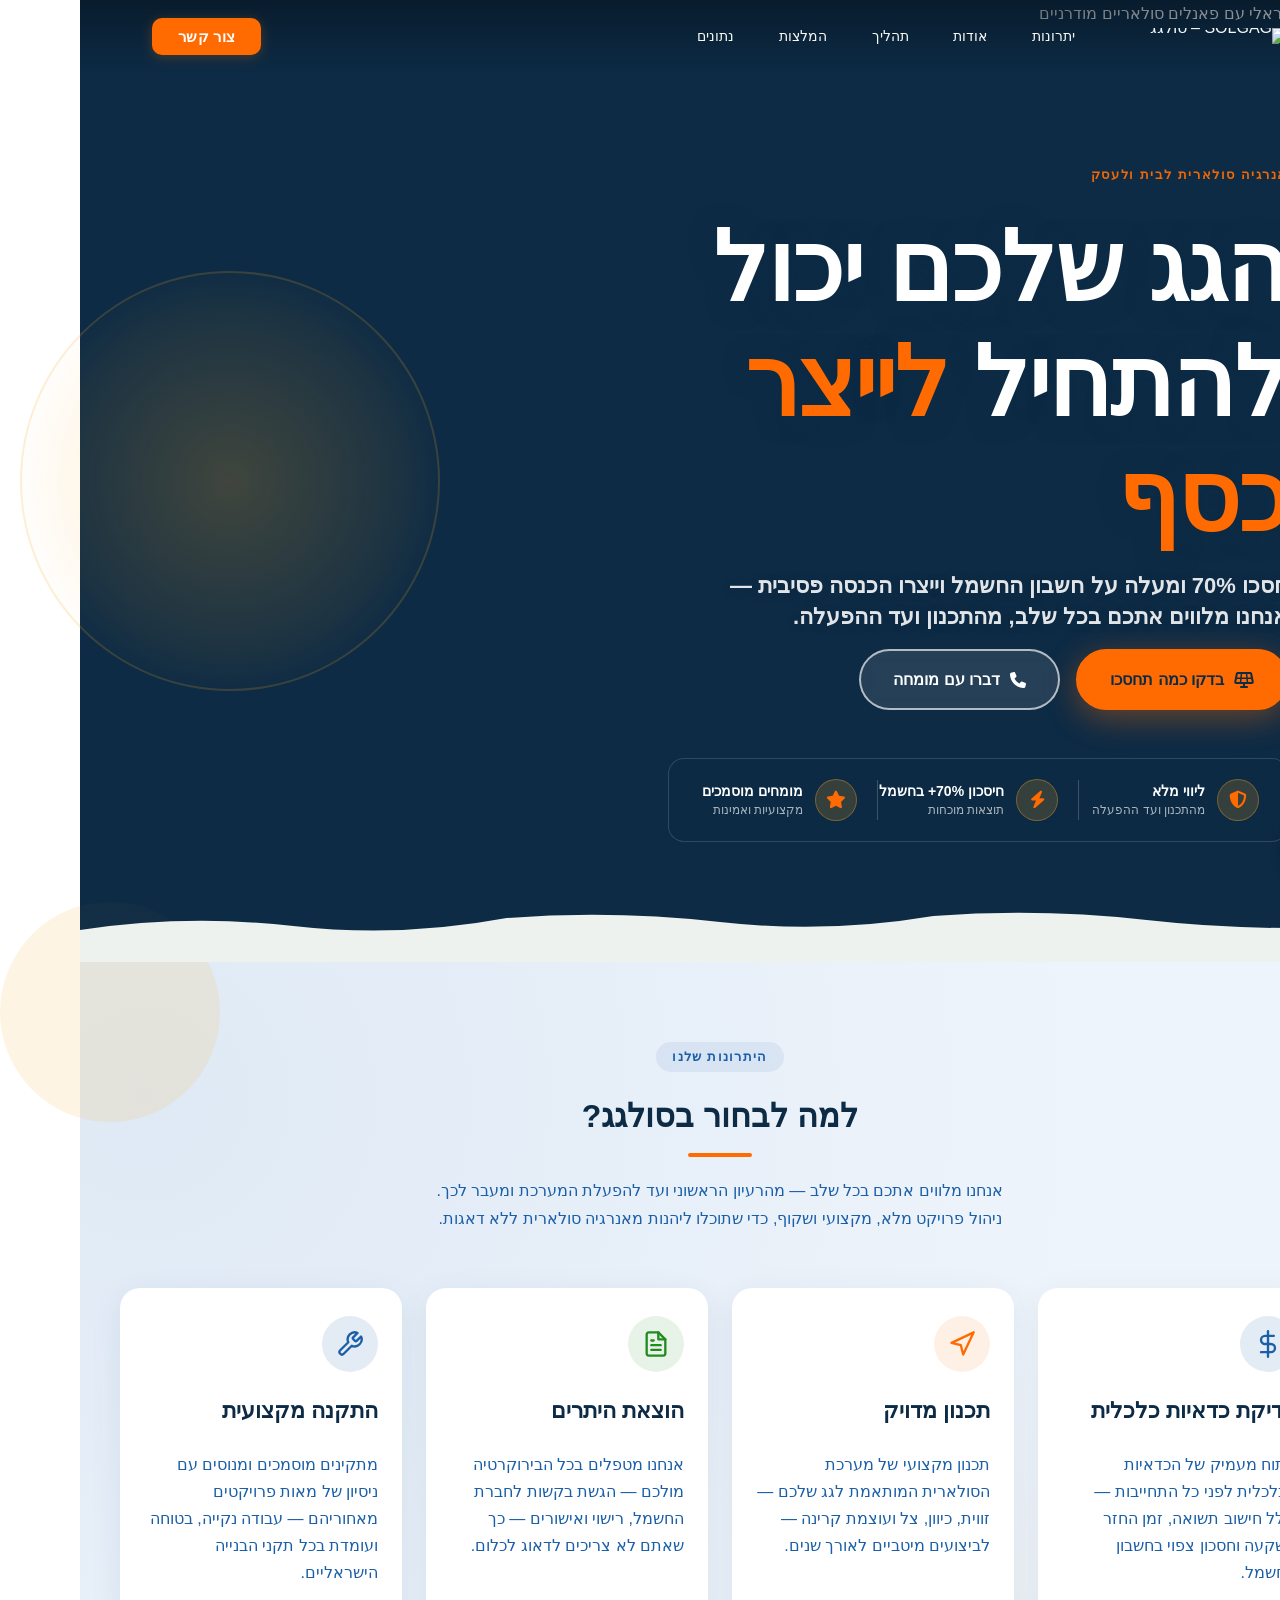
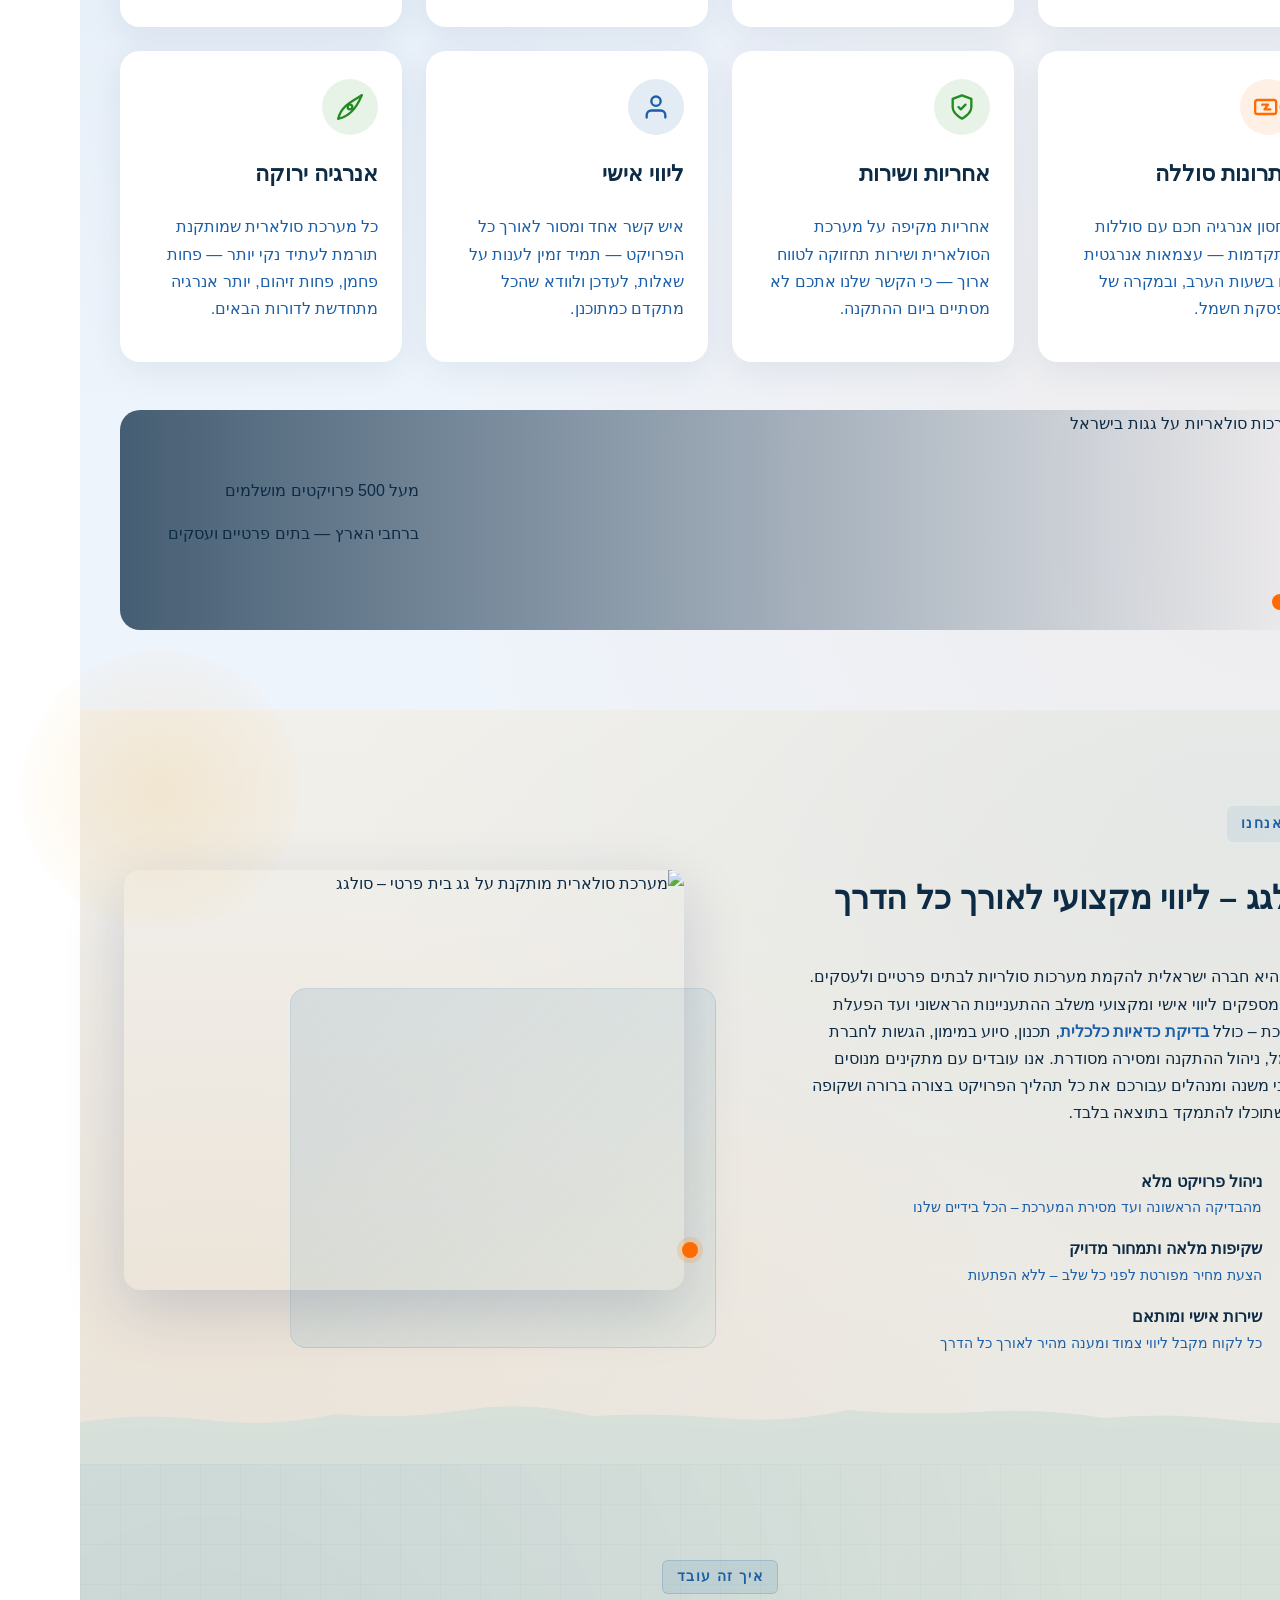
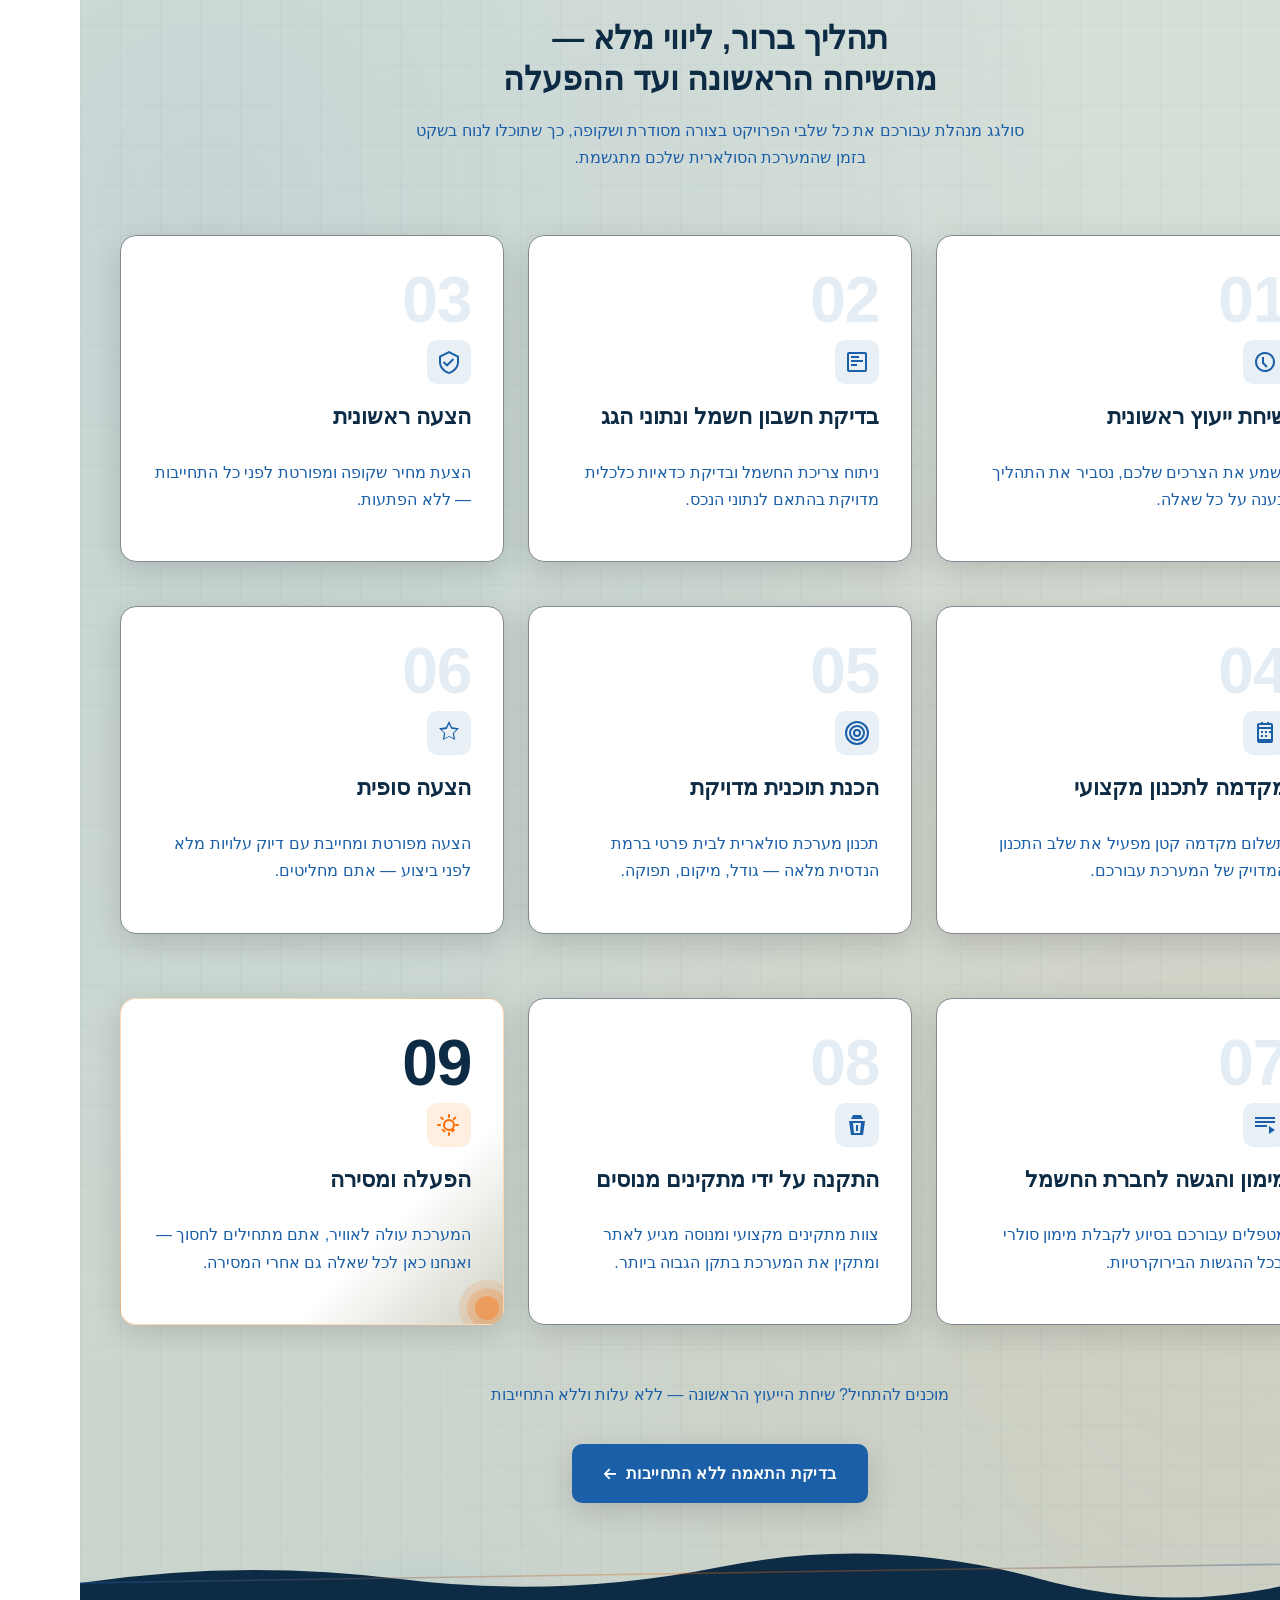
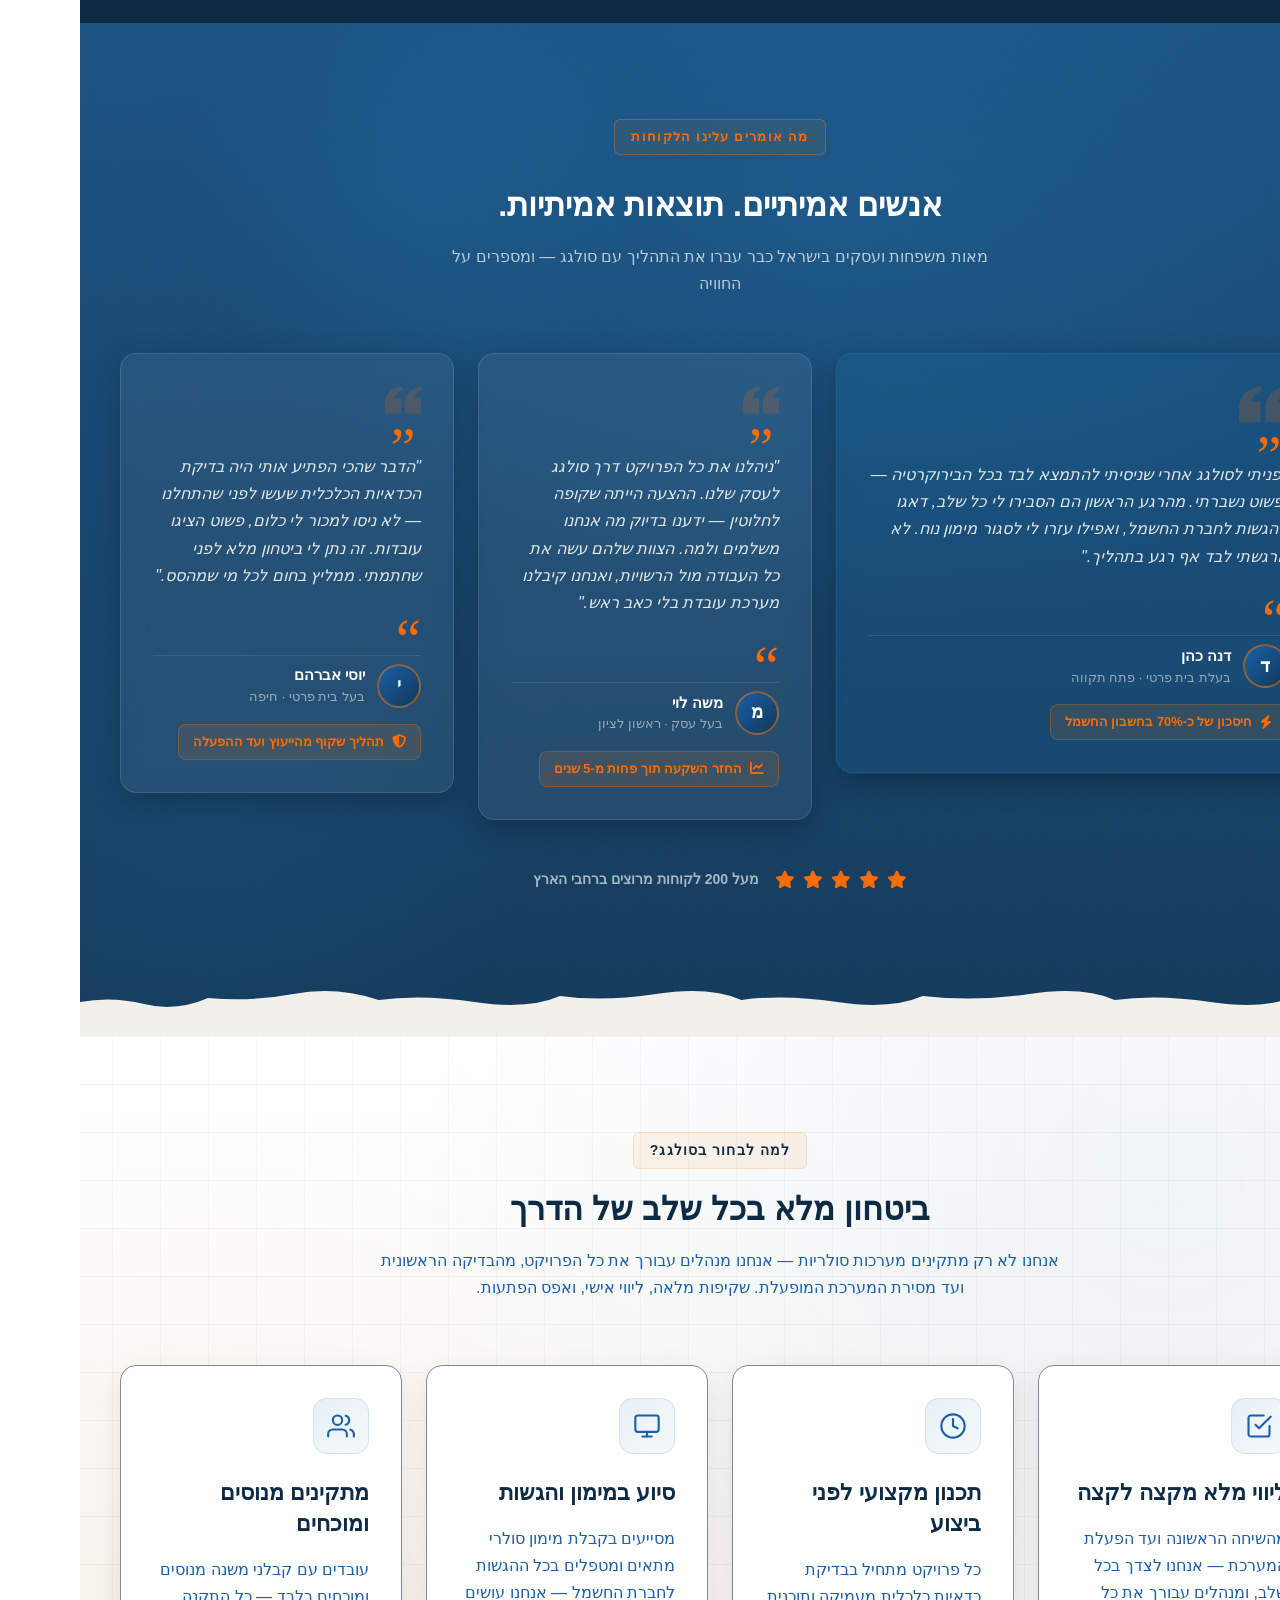
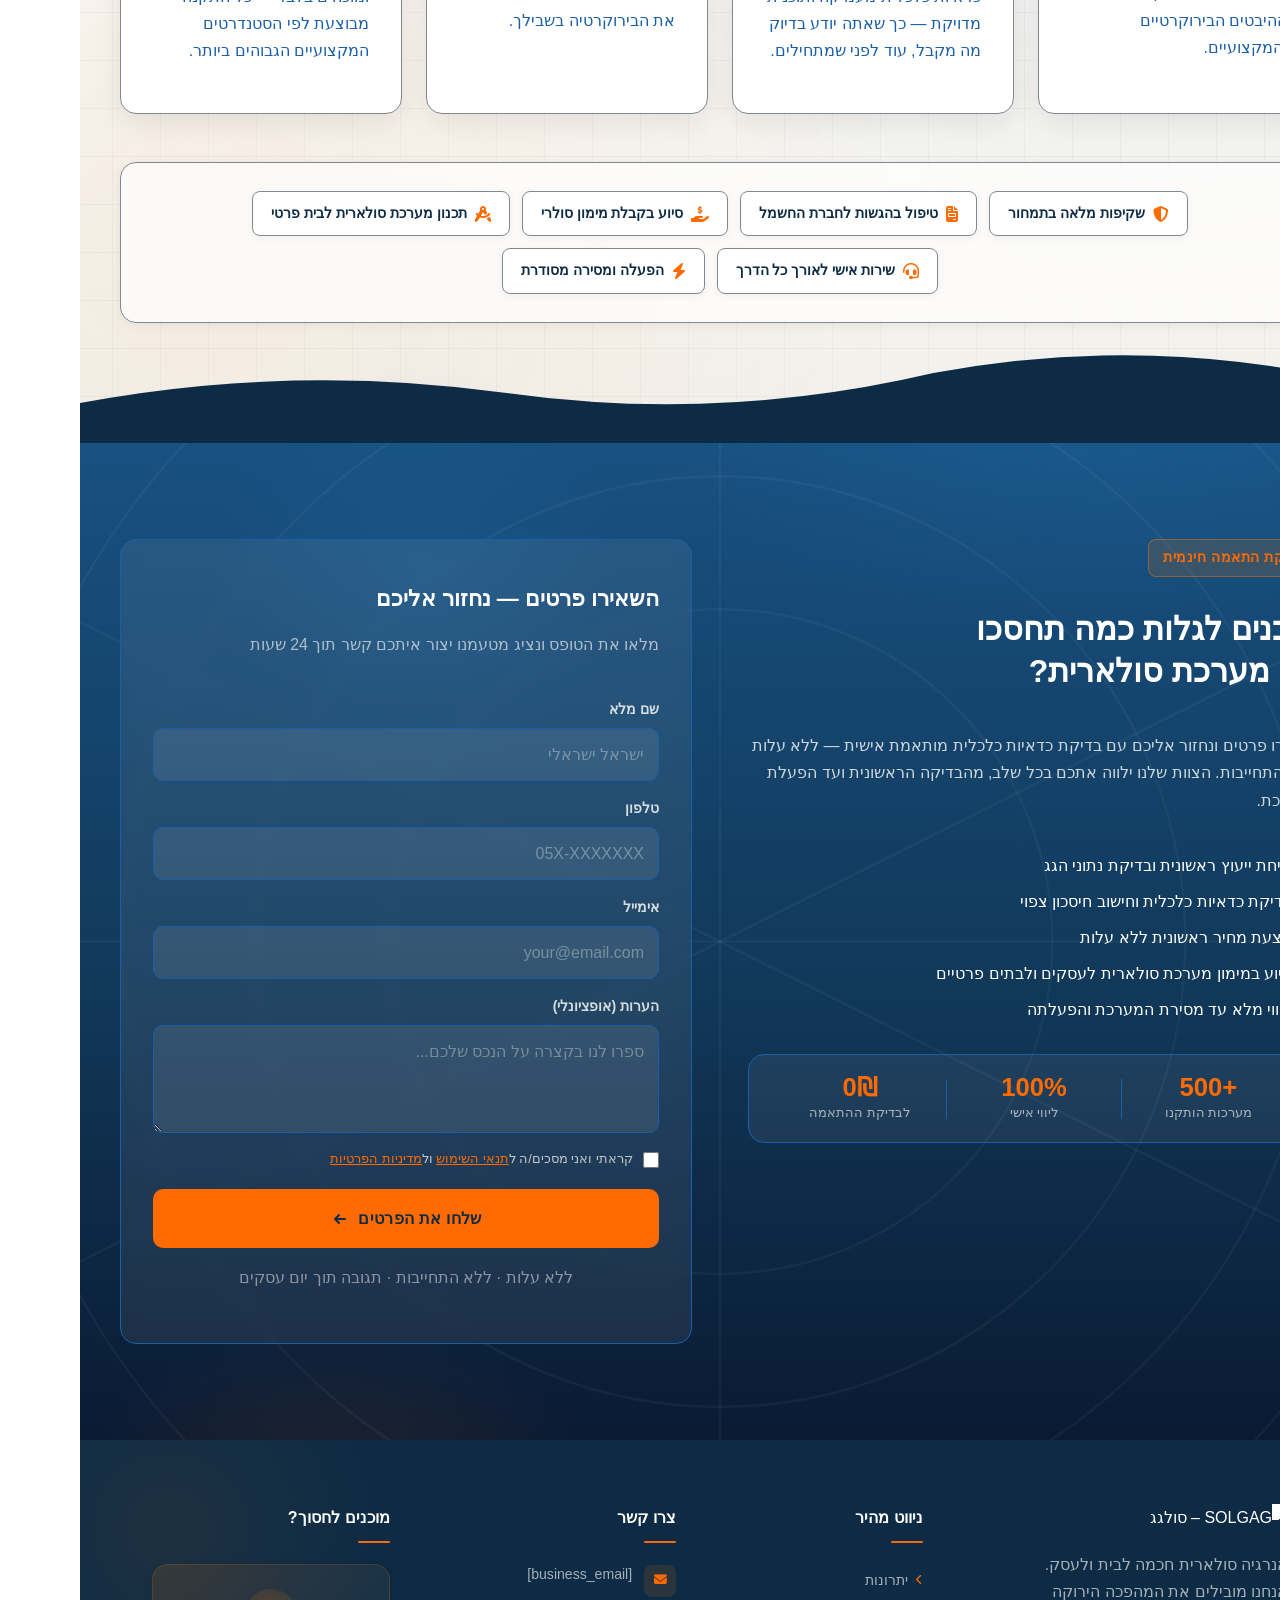
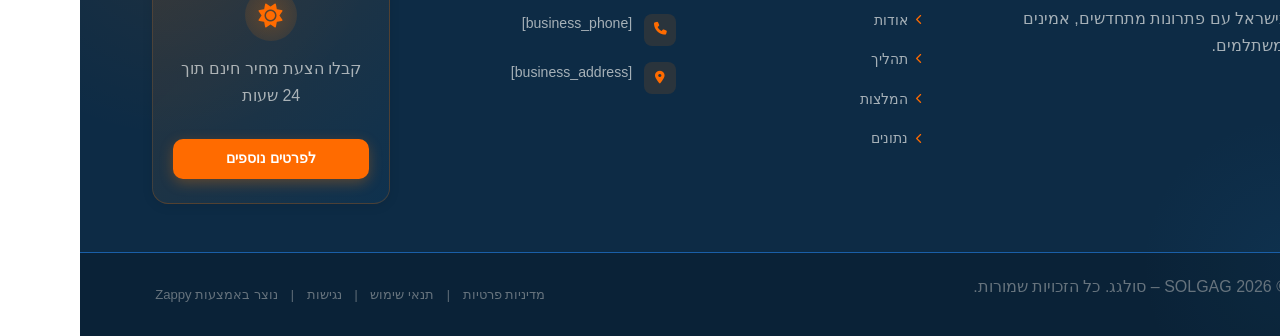
==== commit 9c5f3fa5: "Background sync: Progressive GitHub Sync" ====
--- a/index.html
+++ b/index.html
@@ -633,6 +633,293 @@
   .hero h1, .hero-section h1, [class*="hero-"] h1, [class~="hero"] h1, .hero .hero-title, .hero-title { font-size: clamp(2rem, 9vw, 3rem) !important; }
 }
 
+</style>
+
+<style data-zappy-section-v2-css="true">
+/* V2 Regenerated Section CSS */
+.index-features-section {
+  background-color: #EEF4FB;
+  background-image:
+    radial-gradient(ellipse at 5% 10%, rgba(26,95,168,0.07) 0%, transparent 55%),
+    radial-gradient(ellipse at 95% 85%, rgba(255,107,0,0.06) 0%, transparent 50%);
+  color: var(--text-dark);
+  padding: 80px 24px 80px;
+  position: relative;
+  overflow: visible;
+  direction: rtl;
+  font-family: 'Noto Sans Hebrew', 'Assistant', sans-serif;
+}
+
+/* Decorative sun circle */
+.index-features-section .index-features-sun-accent {
+  position: absolute;
+  inset-inline-end: -80px;
+  top: -60px;
+  width: 220px;
+  height: 220px;
+  border-radius: 50%;
+  background: rgba(245,166,35,0.12);
+  pointer-events: none;
+  z-index: 0;
+  aria-hidden: true;
+}
+
+.index-features-section .index-features-container {
+  max-width: 1200px;
+  margin: 0 auto;
+  position: relative;
+  z-index: 1;
+}
+
+/* Header */
+.index-features-section .index-features-header {
+  text-align: center;
+  margin-bottom: 56px;
+}
+
+.index-features-section .index-features-eyebrow {
+  display: inline-block;
+  font-size: 0.8rem;
+  font-weight: 700;
+  letter-spacing: 0.1em;
+  text-transform: uppercase;
+  color: var(--primary);
+  background: rgba(26,95,168,0.08);
+  border-radius: 100px;
+  padding: 4px 16px;
+  margin-bottom: 16px;
+}
+
+.index-features-section .index-features-title {
+  font-family: 'Noto Sans Hebrew', 'Simpler Pro', sans-serif;
+  font-size: 2rem;
+  font-weight: 700;
+  line-height: 1.2;
+  color: var(--secondary);
+  margin: 0 0 12px;
+}
+
+.index-features-section .index-features-title-underline {
+  width: 64px;
+  height: 4px;
+  background: var(--accent);
+  border-radius: 2px;
+  margin: 0 auto 20px;
+}
+
+.index-features-section .index-features-subtitle {
+  font-size: 1rem;
+  line-height: 1.7;
+  color: var(--text-muted);
+  max-width: 600px;
+  margin: 0 auto;
+  text-align: center;
+}
+
+/* Grid */
+.index-features-section .index-features-grid {
+  display: grid;
+  grid-template-columns: repeat(4, 1fr);
+  gap: 24px;
+  direction: rtl;
+  margin-bottom: 48px;
+}
+
+/* Feature Card */
+.index-features-section .index-feature-card {
+  background: var(--bg-light);
+  border-radius: 20px;
+  box-shadow: 0 8px 32px rgba(27,58,107,0.08);
+  padding: 28px 24px 24px;
+  display: flex;
+  flex-direction: column;
+  align-items: flex-start;
+  gap: 16px;
+  transition: transform 0.25s ease, box-shadow 0.25s ease;
+  cursor: default;
+  min-width: 0;
+}
+
+.index-features-section .index-feature-card:hover {
+  transform: translateY(-6px);
+  box-shadow: 0 16px 48px rgba(27,58,107,0.14);
+}
+
+/* Icon circle */
+.index-features-section .index-feature-icon-wrap {
+  width: 56px;
+  height: 56px;
+  border-radius: 50%;
+  display: flex;
+  align-items: center;
+  justify-content: center;
+  flex-shrink: 0;
+}
+
+.index-features-section .index-feature-icon-blue {
+  background: rgba(26,95,168,0.12);
+  color: var(--primary);
+}
+
+.index-features-section .index-feature-icon-orange {
+  background: rgba(255,107,0,0.1);
+  color: var(--accent);
+}
+
+.index-features-section .index-feature-icon-green {
+  background: rgba(34,139,34,0.1);
+  color: #228B22;
+}
+
+/* Card content */
+.index-features-section .index-feature-content {
+  display: flex;
+  flex-direction: column;
+  gap: 8px;
+}
+
+.index-features-section .index-feature-title {
+  font-family: 'Noto Sans Hebrew', 'Simpler Pro', sans-serif;
+  font-size: 1.1rem;
+  font-weight: 700;
+  line-height: 1.3;
+  color: var(--secondary);
+  margin: 0;
+  text-align: right;
+}
+
+.index-features-section .index-feature-desc {
+  font-size: 0.9rem;
+  line-height: 1.7;
+  color: var(--text-muted);
+  margin: 0;
+  text-align: right;
+}
+
+/* Bottom Banner */
+.index-features-section .index-features-banner {
+  margin-top: 16px;
+}
+
+.index-features-section .index-features-banner-image-wrap {
+  position: relative;
+  border-radius: 20px;
+  overflow: hidden;
+  height: 220px;
+}
+
+.index-features-section .index-features-banner-img {
+  width: 100%;
+  height: 100%;
+  object-fit: cover;
+  display: block;
+  z-index: 1;
+  position: relative;
+}
+
+.index-features-section .index-features-banner-overlay {
+  position: absolute;
+  inset: 0;
+  background: linear-gradient(90deg, rgba(13,43,69,0.75) 0%, rgba(13,43,69,0.3) 60%, transparent 100%);
+  z-index: 2;
+  pointer-events: none;
+}
+
+.index-features-section .index-features-banner-text {
+  position: absolute;
+  inset-inline-end: 48px;
+  top: 50%;
+  transform: translateY(-50%);
+  z-index: 3;
+  text-align: right;
+}
+
+.index-features-section .index-features-banner-label {
+  font-family: 'Noto Sans Hebrew', 'Simpler Pro', sans-serif;
+  font-size: 1.5rem;
+  font-weight: 700;
+  color: var(--text-light);
+  margin: 0 0 6px;
+  line-height: 1.2;
+}
+
+.index-features-section .index-features-banner-sub {
+  font-size: 1rem;
+  color: rgba(255,255,255,0.82);
+  margin: 0;
+  line-height: 1.5;
+}
+
+/* Floating dot accent */
+.index-features-section .index-features-dot-accent {
+  position: absolute;
+  bottom: 20px;
+  inset-inline-start: 32px;
+  width: 16px;
+  height: 16px;
+  border-radius: 50%;
+  background: var(--accent);
+  z-index: 4;
+  pointer-events: none;
+}
+
+/* ===== RESPONSIVE ===== */
+
+/* Tablet: 2 columns */
+@media (max-width: 1024px) {
+  .index-features-section .index-features-grid {
+    grid-template-columns: repeat(2, 1fr);
+  }
+}
+
+/* Mobile */
+@media (max-width: 768px) {
+  .index-features-section {
+    padding: 60px 16px 60px;
+  }
+
+  .index-features-section .index-features-grid {
+    grid-template-columns: 1fr !important;
+    gap: 16px;
+  }
+
+  .index-features-section .index-features-header {
+    margin-bottom: 36px;
+  }
+
+  .index-features-section .index-features-title {
+    font-size: 1.6rem;
+  }
+
+  .index-features-section .index-feature-card {
+    padding: 20px 16px;
+    gap: 12px;
+  }
+
+  .index-features-section .index-features-banner-image-wrap {
+    height: 160px;
+    border-radius: 14px;
+  }
+
+  .index-features-section .index-features-banner-text {
+    inset-inline-end: 20px;
+  }
+
+  .index-features-section .index-features-banner-label {
+    font-size: 1.1rem;
+  }
+
+  .index-features-section .index-features-banner-sub {
+    font-size: 0.875rem;
+  }
+
+  .index-features-section .index-features-sun-accent {
+    width: 120px;
+    height: 120px;
+    inset-inline-end: -30px;
+    top: -20px;
+  }
+}
 </style>
     <link rel="stylesheet" href="/styles.css">
 
@@ -1279,124 +1566,153 @@
   </div>
 </section>
 
-<section data-band-index="1" id="features" class="index-features-section" data-layout-spec="בית-features" dir="rtl">
-  <!-- Decorative background texture -->
-  <div class="index-features-bg-texture" aria-hidden="true"></div>
-  <!-- Sun circle decorative accent -->
+<section class="index-features-section" data-layout-spec="בית-features" dir="rtl" id="features">
+  <!-- Decorative sun-circle accent -->
   <div class="index-features-sun-accent" aria-hidden="true"></div>
 
   <div class="index-features-container">
-    <!-- Intro Block -->
-    <div class="index-features-intro">
-      <span class="index-features-label">היתרון שלנו</span>
+    <!-- Section Header -->
+    <div class="index-features-header">
+      <span class="index-features-eyebrow">היתרונות שלנו</span>
       <h2 class="index-features-title">למה לבחור בסולגג?</h2>
-      <p class="index-features-subtitle">אנחנו לא רק מתקינים פאנלים — אנחנו מלווים אתכם בכל שלב, מהבדיקה הראשונית ועד מסירת המערכת הפועלת. שקיפות מלאה, תכנון מקצועי, ושירות אישי לאורך כל הדרך.</p>
+      <div class="index-features-title-underline" aria-hidden="true"></div>
+      <p class="index-features-subtitle">אנחנו מלווים אתכם בכל שלב — מהרעיון הראשוני ועד להפעלת המערכת ומעבר לכך. ניהול פרויקט מלא, מקצועי ושקוף, כדי שתוכלו ליהנות מאנרגיה סולארית ללא דאגות.</p>
     </div>
 
     <!-- Features Grid -->
     <div class="index-features-grid">
 
-      <!-- Card 1 -->
+      <!-- Card 1: בדיקת כדאיות כלכלית -->
       <article class="index-feature-card">
-        <div class="index-feature-icon-wrap">
-          <svg data-element-type="icon" data-icon-type="svg" xmlns="http://www.w3.org/2000/svg" width="32" height="32" viewBox="0 0 24 24" fill="none" stroke="currentColor" stroke-width="2" stroke-linecap="round" stroke-linejoin="round" aria-hidden="true">
-            <path d="M2 20h20"></path><path d="M5 20V10l7-7 7 7v10"></path><path d="M9 20v-6h6v6"></path>
+        <div class="index-feature-icon-wrap index-feature-icon-blue">
+          <svg data-element-type="icon" data-icon-type="svg" xmlns="http://www.w3.org/2000/svg" width="28" height="28" viewBox="0 0 24 24" fill="none" stroke="currentColor" stroke-width="2" stroke-linecap="round" stroke-linejoin="round" aria-hidden="true">
+            <line x1="12" y1="1" x2="12" y2="23"></line>
+            <path d="M17 5H9.5a3.5 3.5 0 0 0 0 7h5a3.5 3.5 0 0 1 0 7H6"></path>
           </svg>
         </div>
         <div class="index-feature-content">
-          <h3>תכנון מקצועי לפני התקנה</h3>
-          <p>כל פרויקט מתחיל בתכנון מדויק המותאם לגג, לצריכה ולצרכים הספציפיים שלכם — לפני שמגיע ולו ברג אחד.</p>
+          <h3 class="index-feature-title">בדיקת כדאיות כלכלית</h3>
+          <p class="index-feature-desc">ניתוח מעמיק של הכדאיות הכלכלית לפני כל התחייבות — כולל חישוב תשואה, זמן החזר השקעה וחסכון צפוי בחשבון החשמל.</p>
         </div>
       </article>
 
-      <!-- Card 2 -->
+      <!-- Card 2: תכנון מדויק -->
       <article class="index-feature-card">
-        <div class="index-feature-icon-wrap">
-          <svg data-element-type="icon" data-icon-type="svg" xmlns="http://www.w3.org/2000/svg" width="32" height="32" viewBox="0 0 24 24" fill="none" stroke="currentColor" stroke-width="2" stroke-linecap="round" stroke-linejoin="round" aria-hidden="true">
-            <line x1="12" y1="1" x2="12" y2="3"></line><line x1="12" y1="21" x2="12" y2="23"></line><line x1="4.22" y1="4.22" x2="5.64" y2="5.64"></line><line x1="18.36" y1="18.36" x2="19.78" y2="19.78"></line><line x1="1" y1="12" x2="3" y2="12"></line><line x1="21" y1="12" x2="23" y2="12"></line><line x1="4.22" y1="19.78" x2="5.64" y2="18.36"></line><line x1="18.36" y1="5.64" x2="19.78" y2="4.22"></line><circle cx="12" cy="12" r="5"></circle>
+        <div class="index-feature-icon-wrap index-feature-icon-orange">
+          <svg data-element-type="icon" data-icon-type="svg" xmlns="http://www.w3.org/2000/svg" width="28" height="28" viewBox="0 0 24 24" fill="none" stroke="currentColor" stroke-width="2" stroke-linecap="round" stroke-linejoin="round" aria-hidden="true">
+            <polygon points="3 11 22 2 13 21 11 13 3 11"></polygon>
           </svg>
         </div>
         <div class="index-feature-content">
-          <h3>בדיקת כדאיות כלכלית</h3>
-          <p>מבצעים עבורכם בדיקת כדאיות כלכלית מלאה לפני כל התחייבות — כדי שתדעו בדיוק מה תחסכו ומתי ההשקעה תחזיר את עצמה.</p>
+          <h3 class="index-feature-title">תכנון מדויק</h3>
+          <p class="index-feature-desc">תכנון מקצועי של מערכת הסולארית המותאמת לגג שלכם — זווית, כיוון, צל ועוצמת קרינה — לביצועים מיטביים לאורך שנים.</p>
         </div>
       </article>
 
-      <!-- Card 3 -->
+      <!-- Card 3: הוצאת היתרים -->
       <article class="index-feature-card">
-        <div class="index-feature-icon-wrap">
-          <svg data-element-type="icon" data-icon-type="svg" xmlns="http://www.w3.org/2000/svg" width="32" height="32" viewBox="0 0 24 24" fill="none" stroke="currentColor" stroke-width="2" stroke-linecap="round" stroke-linejoin="round" aria-hidden="true">
-            <rect x="2" y="5" width="20" height="14" rx="2"></rect><line x1="2" y1="10" x2="22" y2="10"></line>
+        <div class="index-feature-icon-wrap index-feature-icon-green">
+          <svg data-element-type="icon" data-icon-type="svg" xmlns="http://www.w3.org/2000/svg" width="28" height="28" viewBox="0 0 24 24" fill="none" stroke="currentColor" stroke-width="2" stroke-linecap="round" stroke-linejoin="round" aria-hidden="true">
+            <path d="M14 2H6a2 2 0 0 0-2 2v16a2 2 0 0 0 2 2h12a2 2 0 0 0 2-2V8z"></path>
+            <polyline points="14 2 14 8 20 8"></polyline>
+            <line x1="16" y1="13" x2="8" y2="13"></line>
+            <line x1="16" y1="17" x2="8" y2="17"></line>
+            <polyline points="10 9 9 9 8 9"></polyline>
           </svg>
         </div>
         <div class="index-feature-content">
-          <h3>דיוק עלויות לפני ביצוע</h3>
-          <p>מקבלים הצעת מחיר שקופה ומפורטת לפני תחילת העבודה — ללא הפתעות, ללא תוספות בלתי צפויות.</p>
+          <h3 class="index-feature-title">הוצאת היתרים</h3>
+          <p class="index-feature-desc">אנחנו מטפלים בכל הבירוקרטיה מולכם — הגשת בקשות לחברת החשמל, רישוי ואישורים — כך שאתם לא צריכים לדאוג לכלום.</p>
         </div>
       </article>
 
-      <!-- Card 4 -->
+      <!-- Card 4: התקנה מקצועית -->
       <article class="index-feature-card">
-        <div class="index-feature-icon-wrap">
-          <svg data-element-type="icon" data-icon-type="svg" xmlns="http://www.w3.org/2000/svg" width="32" height="32" viewBox="0 0 24 24" fill="none" stroke="currentColor" stroke-width="2" stroke-linecap="round" stroke-linejoin="round" aria-hidden="true">
-            <path d="M12 2L2 7l10 5 10-5-10-5z"></path><path d="M2 17l10 5 10-5"></path><path d="M2 12l10 5 10-5"></path>
+        <div class="index-feature-icon-wrap index-feature-icon-blue">
+          <svg data-element-type="icon" data-icon-type="svg" xmlns="http://www.w3.org/2000/svg" width="28" height="28" viewBox="0 0 24 24" fill="none" stroke="currentColor" stroke-width="2" stroke-linecap="round" stroke-linejoin="round" aria-hidden="true">
+            <path d="M14.7 6.3a1 1 0 0 0 0 1.4l1.6 1.6a1 1 0 0 0 1.4 0l3.77-3.77a6 6 0 0 1-7.94 7.94l-6.91 6.91a2.12 2.12 0 0 1-3-3l6.91-6.91a6 6 0 0 1 7.94-7.94l-3.76 3.76z"></path>
           </svg>
         </div>
         <div class="index-feature-content">
-          <h3>סיוע בקבלת מימון סולרי</h3>
-          <p>מסייעים לכם לאתר ולממש את אפשרויות המימון המתאימות ביותר — הלוואות סולריות, מסלולי תשלום ומענקים.</p>
+          <h3 class="index-feature-title">התקנה מקצועית</h3>
+          <p class="index-feature-desc">מתקינים מוסמכים ומנוסים עם ניסיון של מאות פרויקטים מאחוריהם — עבודה נקייה, בטוחה ועומדת בכל תקני הבנייה הישראליים.</p>
         </div>
       </article>
 
-      <!-- Card 5 -->
+      <!-- Card 5: פתרונות סוללה -->
       <article class="index-feature-card">
-        <div class="index-feature-icon-wrap">
-          <svg data-element-type="icon" data-icon-type="svg" xmlns="http://www.w3.org/2000/svg" width="32" height="32" viewBox="0 0 24 24" fill="none" stroke="currentColor" stroke-width="2" stroke-linecap="round" stroke-linejoin="round" aria-hidden="true">
-            <path d="M14 2H6a2 2 0 0 0-2 2v16a2 2 0 0 0 2 2h12a2 2 0 0 0 2-2V8z"></path><polyline points="14 2 14 8 20 8"></polyline><line x1="16" y1="13" x2="8" y2="13"></line><line x1="16" y1="17" x2="8" y2="17"></line><polyline points="10 9 9 9 8 9"></polyline>
+        <div class="index-feature-icon-wrap index-feature-icon-orange">
+          <svg data-element-type="icon" data-icon-type="svg" xmlns="http://www.w3.org/2000/svg" width="28" height="28" viewBox="0 0 24 24" fill="none" stroke="currentColor" stroke-width="2" stroke-linecap="round" stroke-linejoin="round" aria-hidden="true">
+            <rect x="1" y="6" width="18" height="12" rx="2" ry="2"></rect>
+            <line x1="23" y1="13" x2="23" y2="11"></line>
+            <polyline points="7 10 12 10 9 14 14 14"></polyline>
           </svg>
         </div>
         <div class="index-feature-content">
-          <h3>טיפול בהגשות לחברת החשמל</h3>
-          <p>מנהלים עבורכם את כל הבירוקרטיה מול חברת החשמל — הגשות, אישורים וחיבור לרשת — כך שאתם לא צריכים להתעסק בכלום.</p>
+          <h3 class="index-feature-title">פתרונות סוללה</h3>
+          <p class="index-feature-desc">אחסון אנרגיה חכם עם סוללות מתקדמות — עצמאות אנרגטית גם בשעות הערב, ובמקרה של הפסקת חשמל.</p>
         </div>
       </article>
 
-      <!-- Card 6 -->
+      <!-- Card 6: אחריות ושירות -->
       <article class="index-feature-card">
-        <div class="index-feature-icon-wrap">
-          <svg data-element-type="icon" data-icon-type="svg" xmlns="http://www.w3.org/2000/svg" width="32" height="32" viewBox="0 0 24 24" fill="none" stroke="currentColor" stroke-width="2" stroke-linecap="round" stroke-linejoin="round" aria-hidden="true">
-            <path d="M17 21v-2a4 4 0 0 0-4-4H5a4 4 0 0 0-4 4v2"></path><circle cx="9" cy="7" r="4"></circle><path d="M23 21v-2a4 4 0 0 0-3-3.87"></path><path d="M16 3.13a4 4 0 0 1 0 7.75"></path>
+        <div class="index-feature-icon-wrap index-feature-icon-green">
+          <svg data-element-type="icon" data-icon-type="svg" xmlns="http://www.w3.org/2000/svg" width="28" height="28" viewBox="0 0 24 24" fill="none" stroke="currentColor" stroke-width="2" stroke-linecap="round" stroke-linejoin="round" aria-hidden="true">
+            <path d="M12 22s8-4 8-10V5l-8-3-8 3v7c0 6 8 10 8 10z"></path>
+            <polyline points="9 12 11 14 15 10"></polyline>
           </svg>
         </div>
         <div class="index-feature-content">
-          <h3>עבודה עם מתקינים מנוסים</h3>
-          <p>עובדים עם קבלני משנה מנוסים ומוסמכים בלבד — כך שהתקנת מערכת סולארית לבית פרטי מתבצעת ברמה הגבוהה ביותר.</p>
+          <h3 class="index-feature-title">אחריות ושירות</h3>
+          <p class="index-feature-desc">אחריות מקיפה על מערכת הסולארית ושירות תחזוקה לטווח ארוך — כי הקשר שלנו אתכם לא מסתיים ביום ההתקנה.</p>
         </div>
       </article>
 
-      <!-- Card 7 — centered in last row -->
-      <article class="index-feature-card index-feature-card--last">
-        <div class="index-feature-icon-wrap">
-          <svg data-element-type="icon" data-icon-type="svg" xmlns="http://www.w3.org/2000/svg" width="32" height="32" viewBox="0 0 24 24" fill="none" stroke="currentColor" stroke-width="2" stroke-linecap="round" stroke-linejoin="round" aria-hidden="true">
-            <path d="M22 11.08V12a10 10 0 1 1-5.93-9.14"></path><polyline points="22 4 12 14.01 9 11.01"></polyline>
+      <!-- Card 7: ליווי אישי -->
+      <article class="index-feature-card">
+        <div class="index-feature-icon-wrap index-feature-icon-blue">
+          <svg data-element-type="icon" data-icon-type="svg" xmlns="http://www.w3.org/2000/svg" width="28" height="28" viewBox="0 0 24 24" fill="none" stroke="currentColor" stroke-width="2" stroke-linecap="round" stroke-linejoin="round" aria-hidden="true">
+            <path d="M20 21v-2a4 4 0 0 0-4-4H8a4 4 0 0 0-4 4v2"></path>
+            <circle cx="12" cy="7" r="4"></circle>
           </svg>
         </div>
         <div class="index-feature-content">
-          <h3>שירות אישי וליווי עד מסירה</h3>
-          <p>איש קשר אחד לאורך כל הפרויקט — מהשיחה הראשונה ועד הרגע שהמערכת עולה לאוויר ואתם מתחילים לחסוך.</p>
+          <h3 class="index-feature-title">ליווי אישי</h3>
+          <p class="index-feature-desc">איש קשר אחד ומסור לאורך כל הפרויקט — תמיד זמין לענות על שאלות, לעדכן ולוודא שהכל מתקדם כמתוכנן.</p>
         </div>
       </article>
 
+      <!-- Card 8: אנרגיה ירוקה -->
+      <article class="index-feature-card">
+        <div class="index-feature-icon-wrap index-feature-icon-green">
+          <svg data-element-type="icon" data-icon-type="svg" xmlns="http://www.w3.org/2000/svg" width="28" height="28" viewBox="0 0 24 24" fill="none" stroke="currentColor" stroke-width="2" stroke-linecap="round" stroke-linejoin="round" aria-hidden="true">
+            <path d="M2 22 C4 12 12 8 22 2"></path>
+            <path d="M2 22 C12 20 18 12 22 2"></path>
+            <circle cx="12" cy="12" r="2"></circle>
+          </svg>
+        </div>
+        <div class="index-feature-content">
+          <h3 class="index-feature-title">אנרגיה ירוקה</h3>
+          <p class="index-feature-desc">כל מערכת סולארית שמותקנת תורמת לעתיד נקי יותר — פחות פחמן, פחות זיהום, יותר אנרגיה מתחדשת לדורות הבאים.</p>
+        </div>
+      </article>
+
     </div>
-    <!-- /Features Grid -->
-  </div>
-
-  <!-- Bottom wave divider -->
-  <div class="index-features-divider-wrapper">
-    <svg data-no-icon-edit="true" aria-hidden="true" viewBox="0 0 1440 72" preserveAspectRatio="none" xmlns="http://www.w3.org/2000/svg">
-      <path d="M0,72 L0,36 Q120,18 240,30 T480,24 Q600,18 720,30 T960,22 Q1080,16 1200,28 T1440,20 L1440,72 Z" fill="#F2F0EB"></path>
-      <path d="M0,72 L0,38 Q120,20 240,32 T480,26 Q600,20 720,32 T960,24 Q1080,18 1200,30 T1440,22 L1440,72 Z" fill="var(--border-light)" opacity="0.5"></path>
-    </svg>
+
+    <!-- Bottom Image Banner -->
+    <div class="index-features-banner">
+      <div class="index-features-banner-image-wrap">
+        <img data-context="Aerial view of Israeli residential rooftops with multiple solar panel systems installed, bright Mediterranean sunlight, blue sky, professional solar installation on modern homes, clean energy technology, warm golden light" width="1200" height="320" src="/assets/solgag-section-בית-features-index-features-image-1.webp" alt="מערכות סולאריות על גגות בישראל" class="index-features-banner-img">
+        <div class="index-features-banner-overlay" aria-hidden="true"></div>
+        <div class="index-features-banner-text">
+          <p class="index-features-banner-label">מעל 500 פרויקטים מושלמים</p>
+          <p class="index-features-banner-sub">ברחבי הארץ — בתים פרטיים ועסקים</p>
+        </div>
+        <!-- Floating dot accent -->
+        <div class="index-features-dot-accent" aria-hidden="true"></div>
+      </div>
+    </div>
+
   </div>
 </section>
 
--- a/styles.css
+++ b/styles.css
@@ -2518,254 +2518,36 @@
 }
 
 /* features */
-.index-features-section {
-  position: relative;
-  overflow: visible;
-  direction: rtl;
-  background-color: #EEF2EE;
-  background-image:
-    linear-gradient(180deg, #F5F7F2 0%, #E7ECE8 60%, #EDE8DF 100%);
-  color: var(--text-dark);
-  padding: 96px 24px 120px;
-}
 
 /* ── Roof-grid texture overlay ───────────────────────────────────────── */
-.index-features-section .index-features-bg-texture {
-  position: absolute;
-  inset: 0;
-  pointer-events: none;
-  z-index: 0;
-  background-image:
-    linear-gradient(rgba(31,111,168,0.04) 1px, transparent 1px),
-    linear-gradient(90deg, rgba(31,111,168,0.04) 1px, transparent 1px);
-  background-size: 48px 48px;
-  background-position: center center;
-}
 
 /* ── Sun circle decorative accent ───────────────────────────────────── */
-.index-features-section .index-features-sun-accent {
-  position: absolute;
-  top: -60px;
-  inset-inline-end: -80px;
-  width: 320px;
-  height: 320px;
-  border-radius: 50%;
-  background: radial-gradient(circle, rgba(255,122,0,0.13) 0%, rgba(245,166,35,0.07) 50%, transparent 70%);
-  pointer-events: none;
-  z-index: 0;
-}
 
 /* ── Container ───────────────────────────────────────────────────────── */
-.index-features-section .index-features-container {
-  position: relative;
-  z-index: 1;
-  max-width: 1200px;
-  margin: 0 auto;
-}
 
 /* ── Intro block ─────────────────────────────────────────────────────── */
-.index-features-section .index-features-intro {
-  text-align: center;
-  max-width: 680px;
-  margin: 0 auto 56px;
-}
-
-.index-features-section .index-features-label {
-  display: inline-block;
-  font-family: 'Rubik', sans-serif;
-  font-size: 0.875rem;
-  font-weight: 700;
-  letter-spacing: 0.08em;
-  text-transform: uppercase;
-  color: var(--accent);
-  background: rgba(255,122,0,0.1);
-  border: 1px solid rgba(255,122,0,0.25);
-  border-radius: 6px;
-  padding: 4px 14px;
-  margin-bottom: 16px;
-}
-
-.index-features-section .index-features-title {
-  font-family: 'Rubik', sans-serif;
-  font-size: 2rem;
-  font-weight: 700;
-  line-height: 1.3;
-  color: var(--text-dark);
-  margin: 0 0 16px;
-  text-align: center;
-  max-width: none !important;
-}
-
-.index-features-section .index-features-subtitle {
-  font-family: 'Rubik', sans-serif;
-  font-size: 1rem;
-  line-height: 1.7;
-  color: var(--text-muted);
-  text-align: center;
-  margin: 0;
-  max-width: none !important;
-}
 
 /* ── Features grid ───────────────────────────────────────────────────── */
-.index-features-section .index-features-grid {
-  display: grid;
-  grid-template-columns: repeat(3, 1fr);
-  gap: 24px;
-  direction: rtl;
-  align-items: start;
-}
 
 /* ── Feature card ────────────────────────────────────────────────────── */
-.index-features-section .index-feature-card {
-  background: #FFFFFF;
-  border: 1px solid var(--border-light);
-  border-radius: 16px;
-  padding: 32px;
-  box-shadow: 0 8px 30px rgba(0,0,0,0.14);
-  transition: transform 0.25s ease, box-shadow 0.25s ease;
-  display: flex;
-  flex-direction: column;
-  gap: 16px;
-  text-align: right;
-}
-
-.index-features-section .index-feature-card:hover {
-  transform: translateY(-4px);
-  box-shadow: 0 16px 48px rgba(27,58,107,0.14);
-}
 
 /* ── Last card centered (7th in 3-col grid) ──────────────────────────── */
-.index-features-section .index-feature-card--last {
-  grid-column: 2 / 3;
-}
 
 /* ── Icon wrapper ────────────────────────────────────────────────────── */
-.index-features-section .index-feature-icon-wrap {
-  width: 56px;
-  height: 56px;
-  border-radius: 14px;
-  background: linear-gradient(135deg, rgba(31,111,168,0.1) 0%, rgba(31,111,168,0.06) 100%);
-  border: 1.5px solid rgba(31,111,168,0.18);
-  display: flex;
-  align-items: center;
-  justify-content: center;
-  flex-shrink: 0;
-  color: var(--primary);
-  transition: background 0.25s ease, color 0.25s ease;
-}
-
-.index-features-section .index-feature-card:hover .index-feature-icon-wrap {
-  background: linear-gradient(135deg, var(--primary) 0%, #16508E 100%);
-  color: #FFFFFF;
-  border-color: transparent;
-}
 
 /* ── Card content ────────────────────────────────────────────────────── */
-.index-features-section .index-feature-content h3 {
-  font-family: 'Rubik', sans-serif;
-  font-size: 1.375rem;
-  font-weight: 700;
-  line-height: 1.4;
-  color: var(--text-dark);
-  margin: 0 0 8px;
-}
-
-.index-features-section .index-feature-content p {
-  font-family: 'Rubik', sans-serif;
-  font-size: 1rem;
-  line-height: 1.7;
-  color: var(--text-muted);
-  margin: 0;
-}
 
 /* ── Gold accent bottom border on hover ──────────────────────────────── */
-.index-features-section .index-feature-card::after {
-  content: '';
-  display: block;
-  height: 3px;
-  width: 0;
-  background: linear-gradient(90deg, var(--accent), #FFB84D);
-  border-radius: 0 0 16px 16px;
-  position: absolute;
-  bottom: 0;
-  inset-inline-start: 0;
-  transition: width 0.3s ease;
-  border-radius: 3px;
-}
-
-.index-features-section .index-feature-card {
-  position: relative;
-  overflow: hidden;
-}
-
-.index-features-section .index-feature-card:hover::after {
-  width: 100%;
-}
 
 /* ── Bottom wave divider ─────────────────────────────────────────────── */
-.index-features-section .index-features-divider-wrapper {
-  position: absolute;
-  bottom: 0;
-  left: 0;
-  width: 100%;
-  height: 72px;
-  pointer-events: none;
-  z-index: 5;
-}
-
-.index-features-section .index-features-divider-wrapper svg {
-  display: block;
-  width: 100%;
-  height: 100%;
-}
 
 /* ══════════════════════════════════════════════════════════════════════
    RESPONSIVE — TABLET
 ══════════════════════════════════════════════════════════════════════ */
-@media (max-width: 1024px) {
-  .index-features-section .index-features-grid {
-    grid-template-columns: repeat(2, 1fr);
-  }
-  .index-features-section .index-feature-card--last {
-    grid-column: 1 / -1;
-    max-width: 480px;
-    margin: 0 auto;
-    width: 100%;
-  }
-}
 
 /* ══════════════════════════════════════════════════════════════════════
    RESPONSIVE — MOBILE
 ══════════════════════════════════════════════════════════════════════ */
-@media (max-width: 768px) {
-  .index-features-section {
-    padding: 56px 16px 96px;
-  }
-  .index-features-section .index-features-intro {
-    margin-bottom: 32px;
-  }
-  .index-features-section .index-features-title {
-    font-size: 1.6rem;
-  }
-  .index-features-section .index-features-grid {
-    grid-template-columns: 1fr !important;
-    gap: 16px;
-  }
-  .index-features-section .index-feature-card--last {
-    grid-column: 1 / -1 !important;
-    max-width: 100%;
-    margin: 0;
-  }
-  .index-features-section .index-feature-card {
-    padding: 24px 20px;
-  }
-  .index-features-section .index-features-sun-accent {
-    width: 180px;
-    height: 180px;
-    top: -30px;
-    inset-inline-end: -40px;
-  }
-}
 
 /* about */
 .index-about-section {
@@ -5495,7 +5277,6 @@
 .nav-cta-btn { color: #FFFFFF !important; }
 /* === BUTTON TEXT OVERRIDES END === */
 
-
 /* ═══════════════════════════════════════════════════════════
    V2 REGENERATED SECTION CSS (בית-hero)
    Added: 2026-05-15T16:54:06.050Z
@@ -5878,6 +5659,294 @@
   .hero h1, .hero-section h1, [class*="hero-"] h1, [class~="hero"] h1, .hero .hero-title, .hero-title { font-size: clamp(2rem, 9vw, 3rem) !important; }
 }
 
+
+/* ═══════════════════════════════════════════════════════════
+   V2 REGENERATED SECTION CSS (בית-features)
+   Added: 2026-05-15T16:55:53.370Z
+   ═══════════════════════════════════════════════════════════ */
+.index-features-section {
+  background-color: #EEF4FB;
+  background-image:
+    radial-gradient(ellipse at 5% 10%, rgba(26,95,168,0.07) 0%, transparent 55%),
+    radial-gradient(ellipse at 95% 85%, rgba(255,107,0,0.06) 0%, transparent 50%);
+  color: var(--text-dark);
+  padding: 80px 24px 80px;
+  position: relative;
+  overflow: visible;
+  direction: rtl;
+  font-family: 'Noto Sans Hebrew', 'Assistant', sans-serif;
+}
+
+/* Decorative sun circle */
+.index-features-section .index-features-sun-accent {
+  position: absolute;
+  inset-inline-end: -80px;
+  top: -60px;
+  width: 220px;
+  height: 220px;
+  border-radius: 50%;
+  background: rgba(245,166,35,0.12);
+  pointer-events: none;
+  z-index: 0;
+  aria-hidden: true;
+}
+
+.index-features-section .index-features-container {
+  max-width: 1200px;
+  margin: 0 auto;
+  position: relative;
+  z-index: 1;
+}
+
+/* Header */
+.index-features-section .index-features-header {
+  text-align: center;
+  margin-bottom: 56px;
+}
+
+.index-features-section .index-features-eyebrow {
+  display: inline-block;
+  font-size: 0.8rem;
+  font-weight: 700;
+  letter-spacing: 0.1em;
+  text-transform: uppercase;
+  color: var(--primary);
+  background: rgba(26,95,168,0.08);
+  border-radius: 100px;
+  padding: 4px 16px;
+  margin-bottom: 16px;
+}
+
+.index-features-section .index-features-title {
+  font-family: 'Noto Sans Hebrew', 'Simpler Pro', sans-serif;
+  font-size: 2rem;
+  font-weight: 700;
+  line-height: 1.2;
+  color: var(--secondary);
+  margin: 0 0 12px;
+}
+
+.index-features-section .index-features-title-underline {
+  width: 64px;
+  height: 4px;
+  background: var(--accent);
+  border-radius: 2px;
+  margin: 0 auto 20px;
+}
+
+.index-features-section .index-features-subtitle {
+  font-size: 1rem;
+  line-height: 1.7;
+  color: var(--text-muted);
+  max-width: 600px;
+  margin: 0 auto;
+  text-align: center;
+}
+
+/* Grid */
+.index-features-section .index-features-grid {
+  display: grid;
+  grid-template-columns: repeat(4, 1fr);
+  gap: 24px;
+  direction: rtl;
+  margin-bottom: 48px;
+}
+
+/* Feature Card */
+.index-features-section .index-feature-card {
+  background: var(--bg-light);
+  border-radius: 20px;
+  box-shadow: 0 8px 32px rgba(27,58,107,0.08);
+  padding: 28px 24px 24px;
+  display: flex;
+  flex-direction: column;
+  align-items: flex-start;
+  gap: 16px;
+  transition: transform 0.25s ease, box-shadow 0.25s ease;
+  cursor: default;
+  min-width: 0;
+}
+
+.index-features-section .index-feature-card:hover {
+  transform: translateY(-6px);
+  box-shadow: 0 16px 48px rgba(27,58,107,0.14);
+}
+
+/* Icon circle */
+.index-features-section .index-feature-icon-wrap {
+  width: 56px;
+  height: 56px;
+  border-radius: 50%;
+  display: flex;
+  align-items: center;
+  justify-content: center;
+  flex-shrink: 0;
+}
+
+.index-features-section .index-feature-icon-blue {
+  background: rgba(26,95,168,0.12);
+  color: var(--primary);
+}
+
+.index-features-section .index-feature-icon-orange {
+  background: rgba(255,107,0,0.1);
+  color: var(--accent);
+}
+
+.index-features-section .index-feature-icon-green {
+  background: rgba(34,139,34,0.1);
+  color: #228B22;
+}
+
+/* Card content */
+.index-features-section .index-feature-content {
+  display: flex;
+  flex-direction: column;
+  gap: 8px;
+}
+
+.index-features-section .index-feature-title {
+  font-family: 'Noto Sans Hebrew', 'Simpler Pro', sans-serif;
+  font-size: 1.1rem;
+  font-weight: 700;
+  line-height: 1.3;
+  color: var(--secondary);
+  margin: 0;
+  text-align: right;
+}
+
+.index-features-section .index-feature-desc {
+  font-size: 0.9rem;
+  line-height: 1.7;
+  color: var(--text-muted);
+  margin: 0;
+  text-align: right;
+}
+
+/* Bottom Banner */
+.index-features-section .index-features-banner {
+  margin-top: 16px;
+}
+
+.index-features-section .index-features-banner-image-wrap {
+  position: relative;
+  border-radius: 20px;
+  overflow: hidden;
+  height: 220px;
+}
+
+.index-features-section .index-features-banner-img {
+  width: 100%;
+  height: 100%;
+  object-fit: cover;
+  display: block;
+  z-index: 1;
+  position: relative;
+}
+
+.index-features-section .index-features-banner-overlay {
+  position: absolute;
+  inset: 0;
+  background: linear-gradient(90deg, rgba(13,43,69,0.75) 0%, rgba(13,43,69,0.3) 60%, transparent 100%);
+  z-index: 2;
+  pointer-events: none;
+}
+
+.index-features-section .index-features-banner-text {
+  position: absolute;
+  inset-inline-end: 48px;
+  top: 50%;
+  transform: translateY(-50%);
+  z-index: 3;
+  text-align: right;
+}
+
+.index-features-section .index-features-banner-label {
+  font-family: 'Noto Sans Hebrew', 'Simpler Pro', sans-serif;
+  font-size: 1.5rem;
+  font-weight: 700;
+  color: var(--text-light);
+  margin: 0 0 6px;
+  line-height: 1.2;
+}
+
+.index-features-section .index-features-banner-sub {
+  font-size: 1rem;
+  color: rgba(255,255,255,0.82);
+  margin: 0;
+  line-height: 1.5;
+}
+
+/* Floating dot accent */
+.index-features-section .index-features-dot-accent {
+  position: absolute;
+  bottom: 20px;
+  inset-inline-start: 32px;
+  width: 16px;
+  height: 16px;
+  border-radius: 50%;
+  background: var(--accent);
+  z-index: 4;
+  pointer-events: none;
+}
+
+/* ===== RESPONSIVE ===== */
+
+/* Tablet: 2 columns */
+@media (max-width: 1024px) {
+  .index-features-section .index-features-grid {
+    grid-template-columns: repeat(2, 1fr);
+  }
+}
+
+/* Mobile */
+@media (max-width: 768px) {
+  .index-features-section {
+    padding: 60px 16px 60px;
+  }
+
+  .index-features-section .index-features-grid {
+    grid-template-columns: 1fr !important;
+    gap: 16px;
+  }
+
+  .index-features-section .index-features-header {
+    margin-bottom: 36px;
+  }
+
+  .index-features-section .index-features-title {
+    font-size: 1.6rem;
+  }
+
+  .index-features-section .index-feature-card {
+    padding: 20px 16px;
+    gap: 12px;
+  }
+
+  .index-features-section .index-features-banner-image-wrap {
+    height: 160px;
+    border-radius: 14px;
+  }
+
+  .index-features-section .index-features-banner-text {
+    inset-inline-end: 20px;
+  }
+
+  .index-features-section .index-features-banner-label {
+    font-size: 1.1rem;
+  }
+
+  .index-features-section .index-features-banner-sub {
+    font-size: 0.875rem;
+  }
+
+  .index-features-section .index-features-sun-accent {
+    width: 120px;
+    height: 120px;
+    inset-inline-end: -30px;
+    top: -20px;
+  }
+}
 /* mobile-submenu-overflow-fix */
 @media (max-width: 768px) {
   .navbar .sub-menu.mobile-expanded,
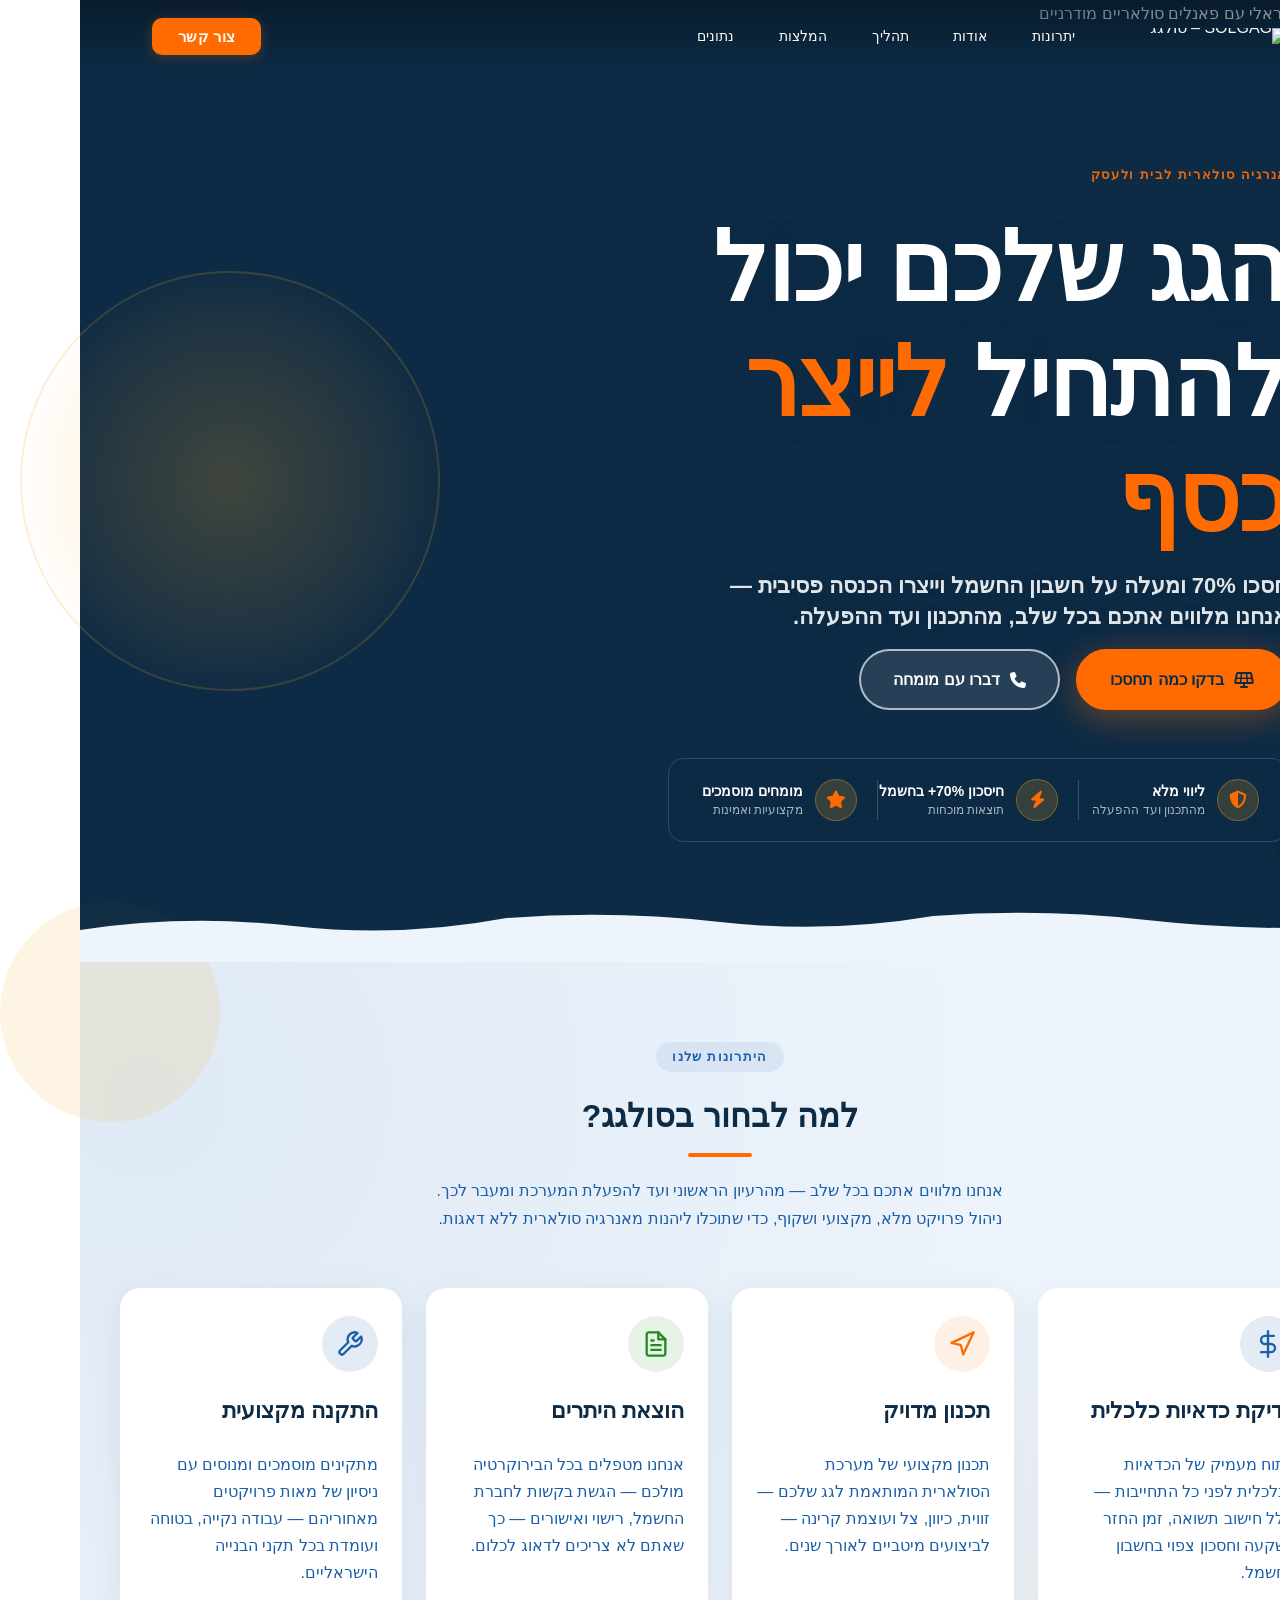
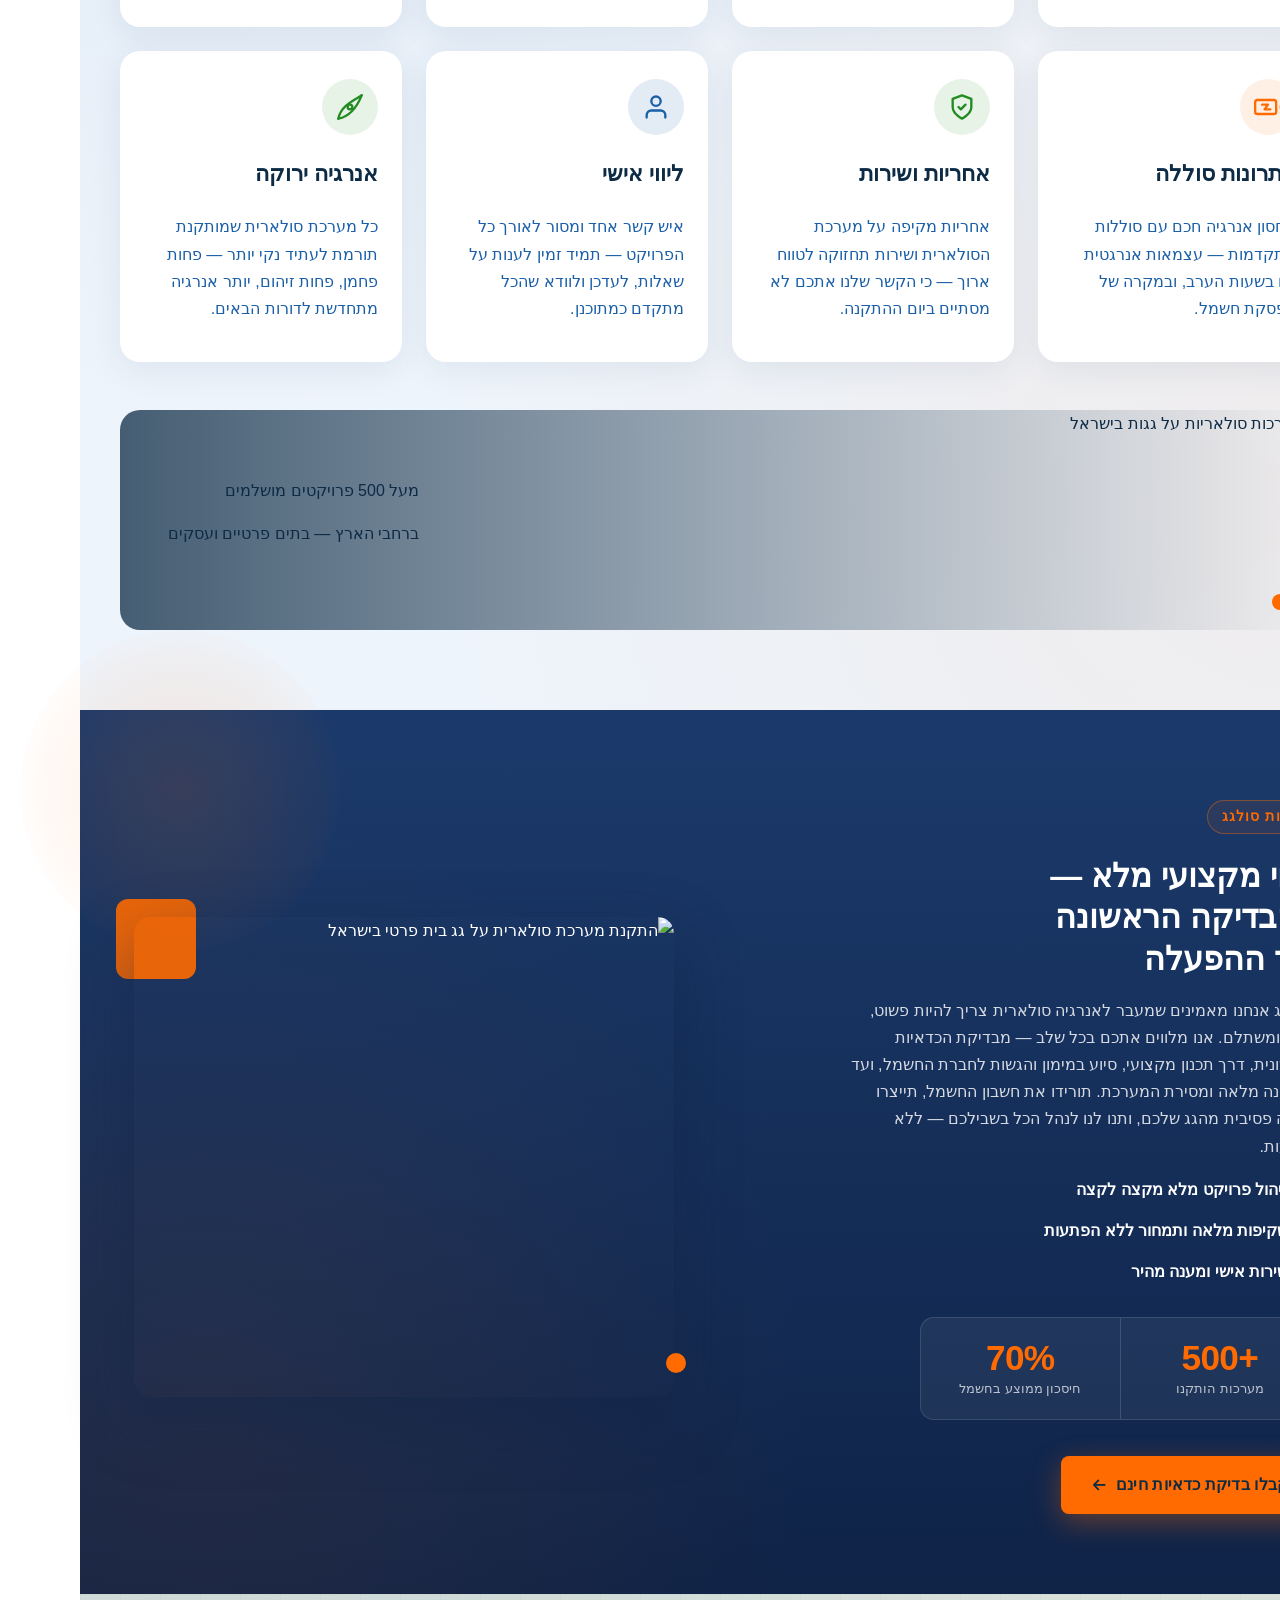
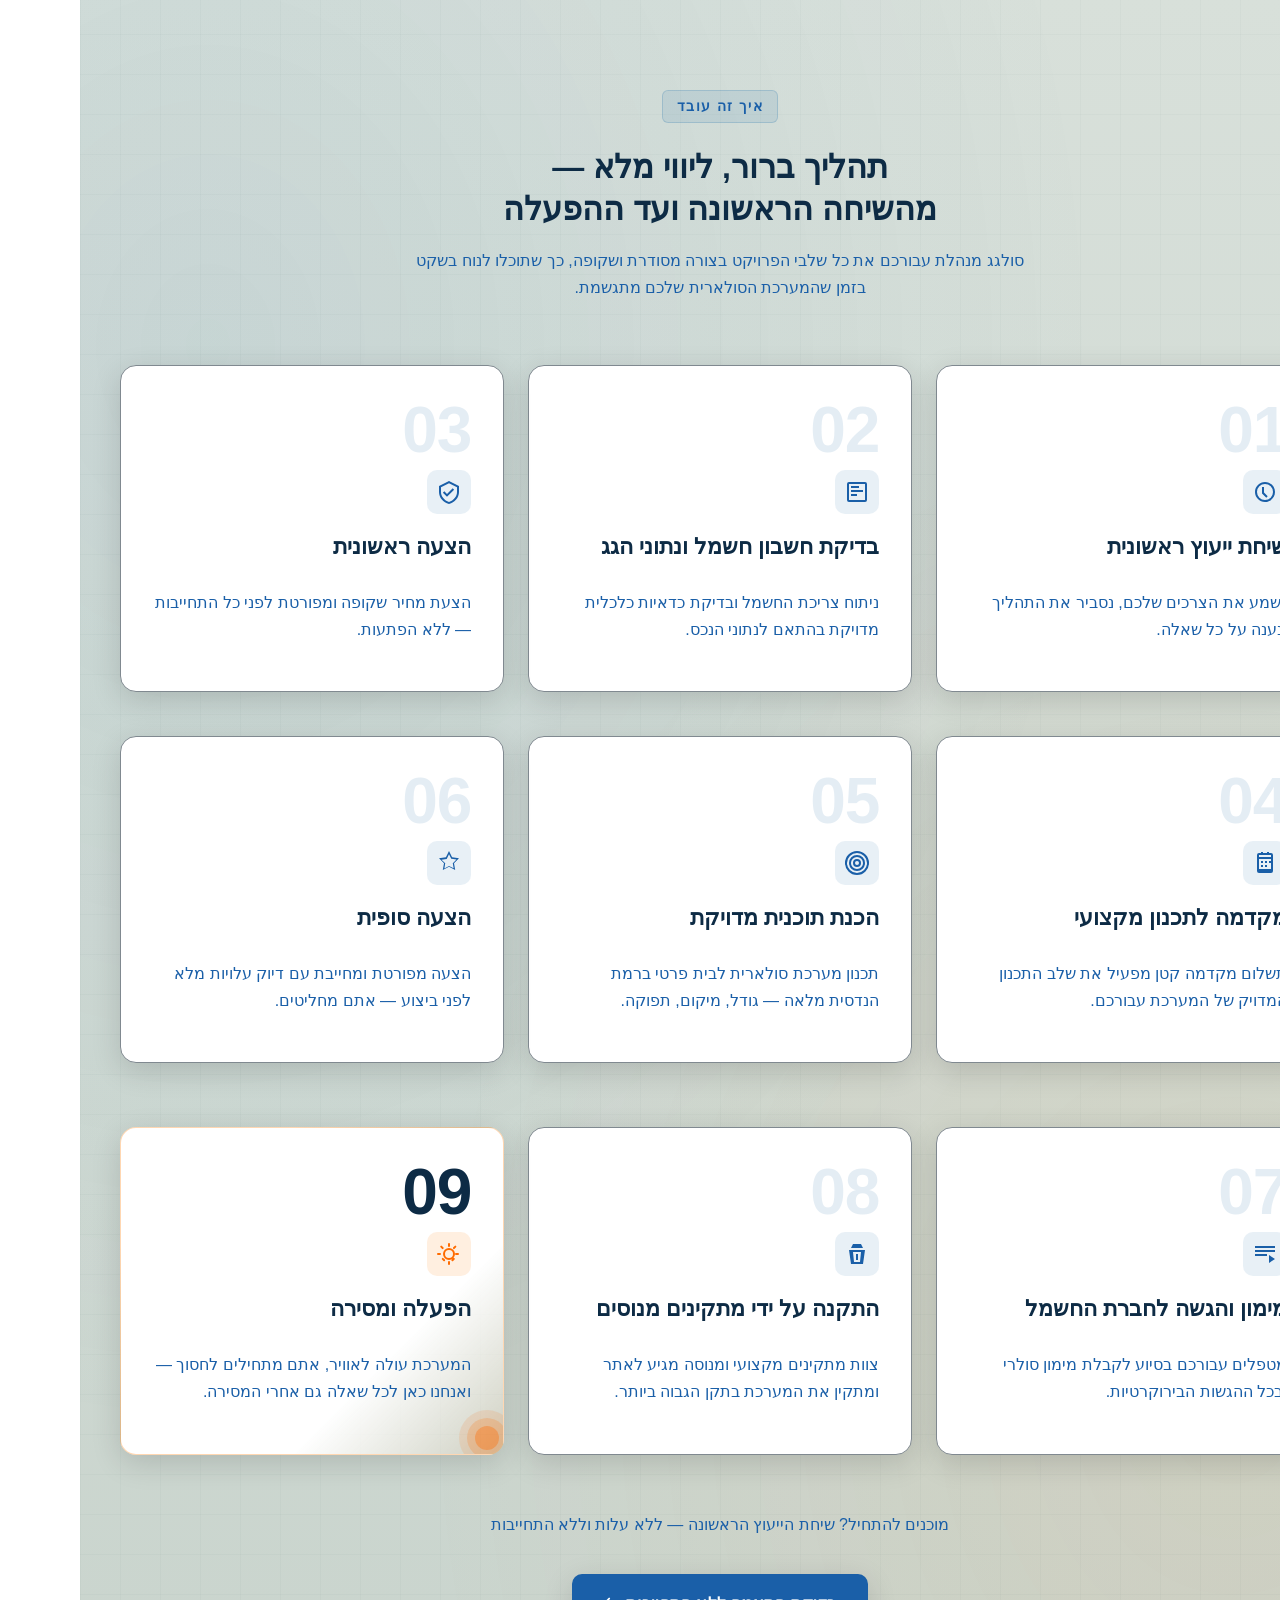
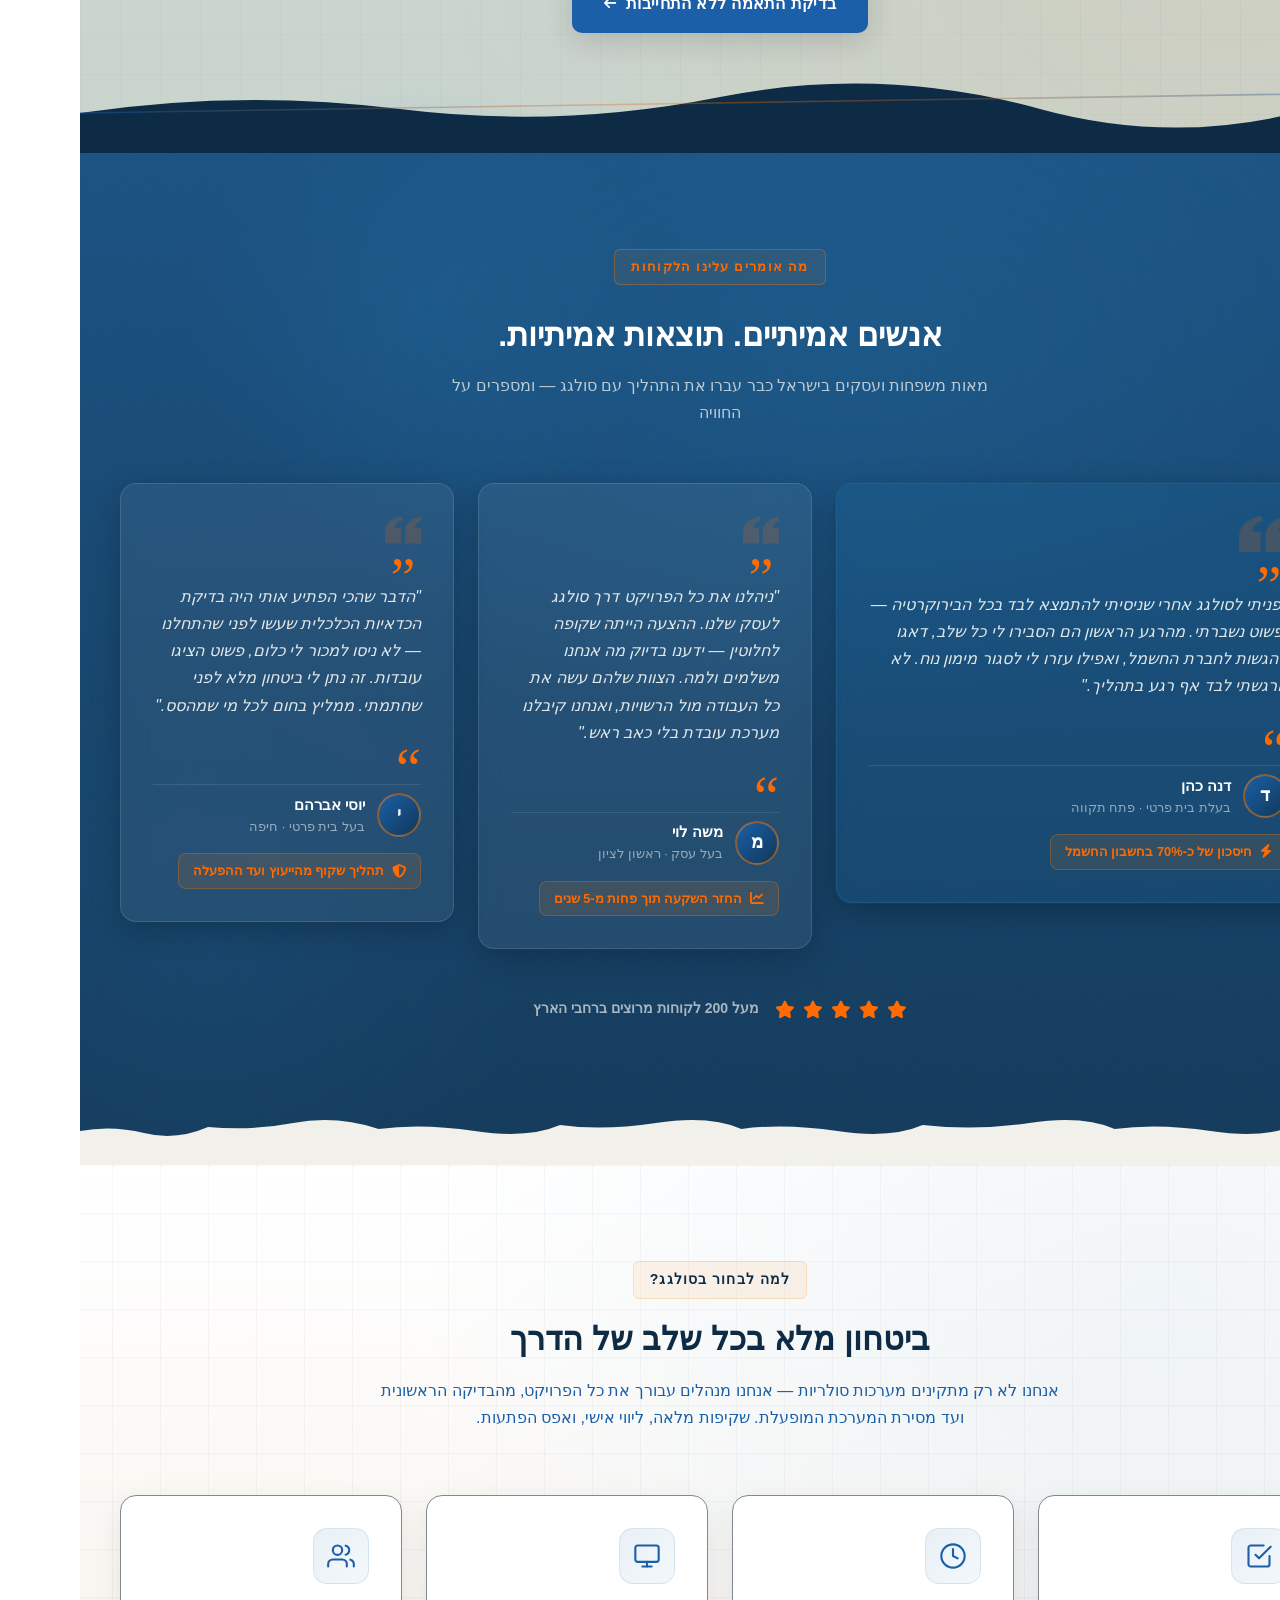
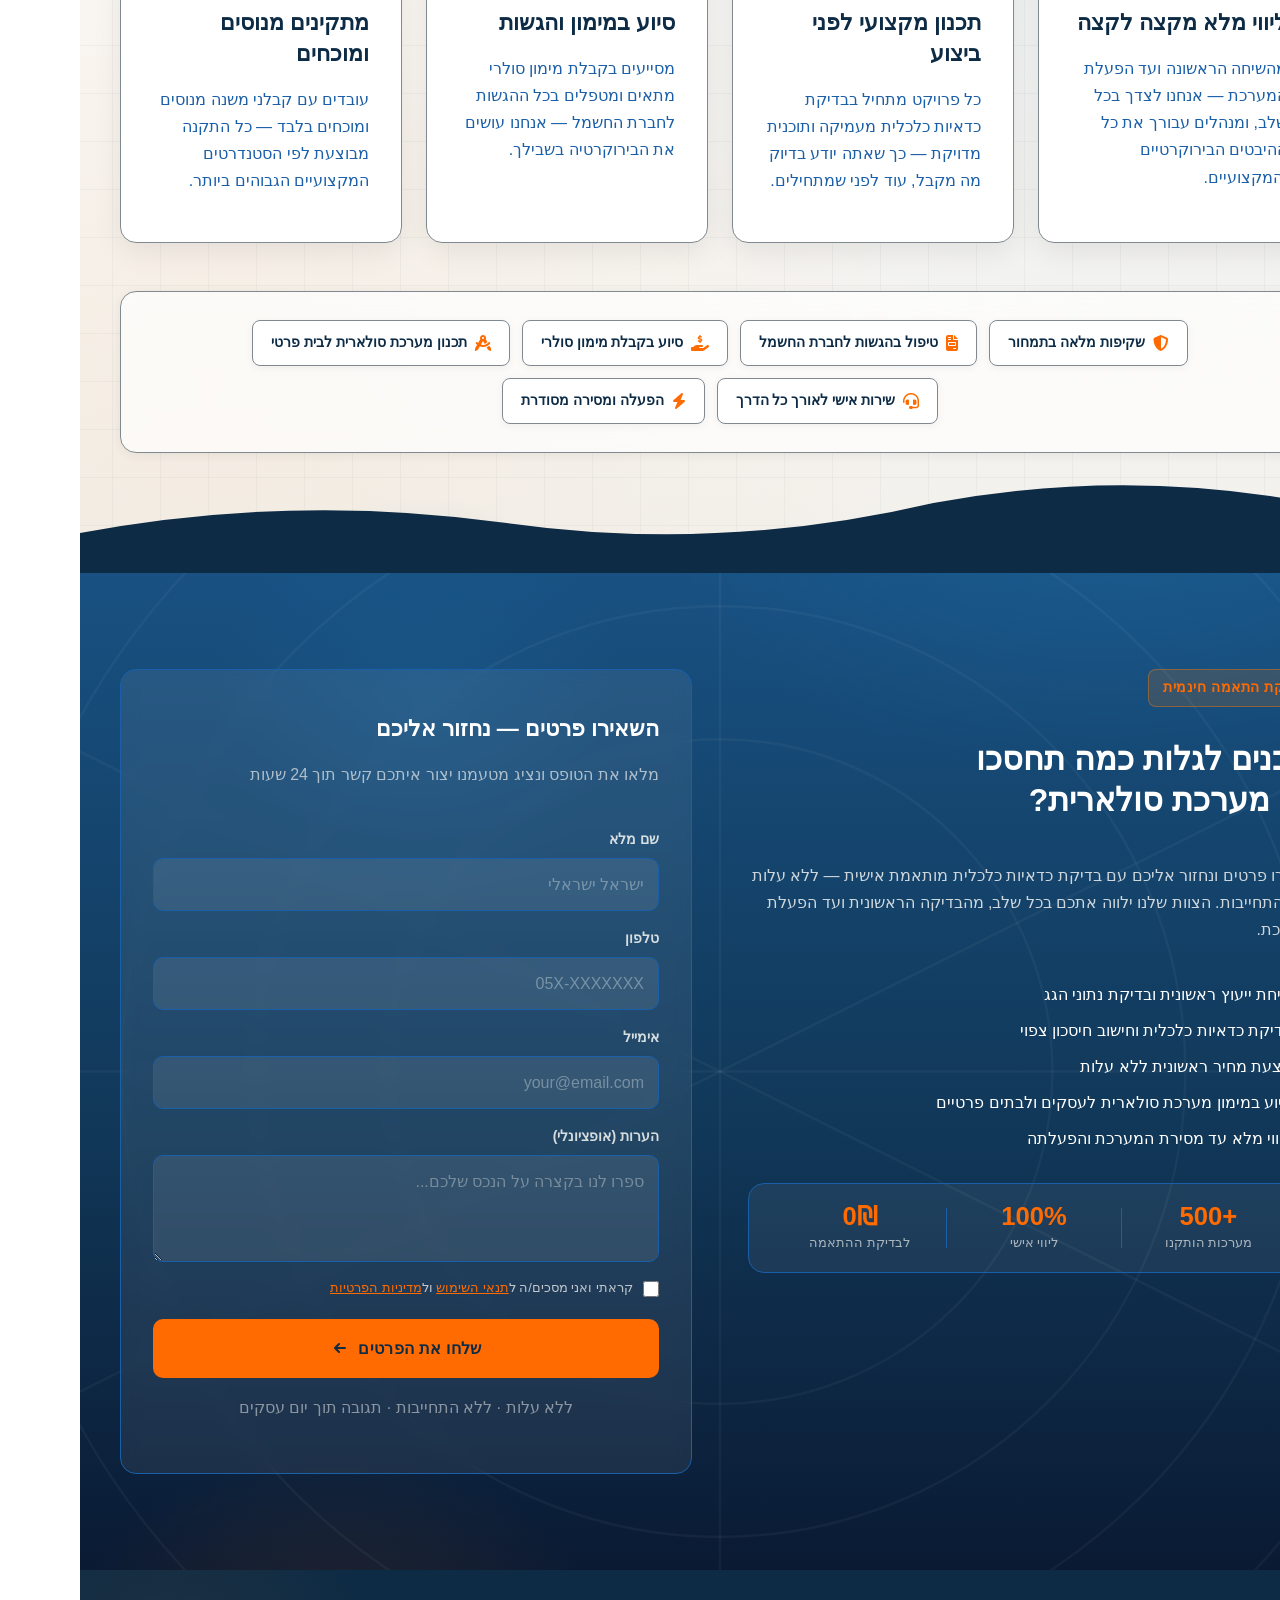
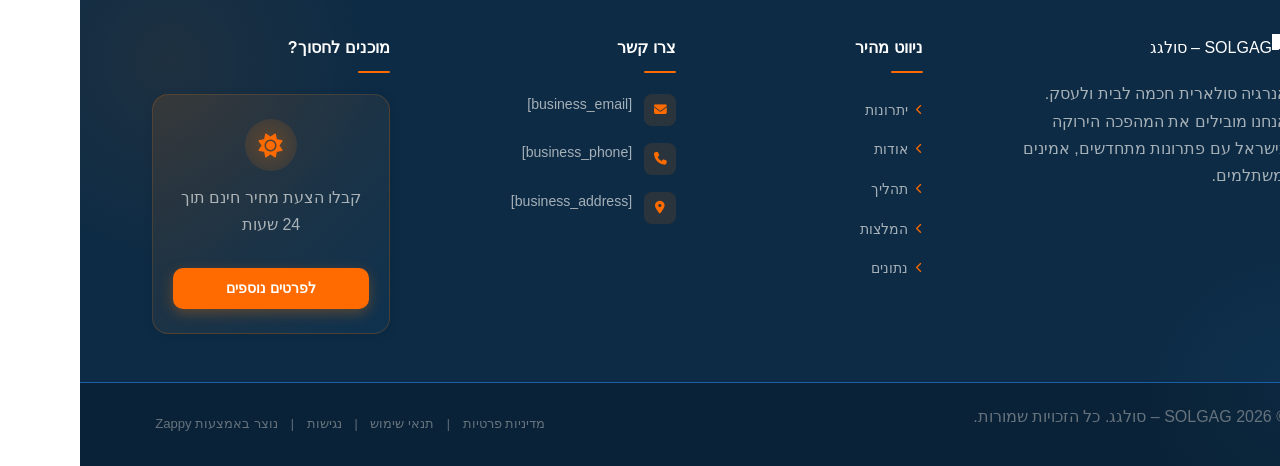
==== commit 8cd46dcb: "Background sync: Progressive GitHub Sync" ====
--- a/index.html
+++ b/index.html
@@ -918,6 +918,340 @@
     height: 120px;
     inset-inline-end: -30px;
     top: -20px;
+  }
+}
+</style>
+
+<style data-zappy-section-v2-css="true">
+/* V2 Regenerated Section CSS */
+.index-about-section {
+  position: relative;
+  background-color: #0D2B45;
+  background-image:
+    radial-gradient(circle at 10% 80%, rgba(255,107,0,0.08) 0%, transparent 45%),
+    linear-gradient(180deg, #1B3A6B 0%, #0F2347 100%);
+  color: var(--text-light);
+  padding: 90px 20px 80px;
+  overflow: visible;
+  direction: rtl;
+}
+
+/* Decorative large sun circle */
+.index-about-section .about-sun-deco {
+  position: absolute;
+  top: -80px;
+  inset-inline-end: -60px;
+  width: 320px;
+  height: 320px;
+  border-radius: 50%;
+  background: radial-gradient(circle, rgba(255,107,0,0.13) 0%, rgba(255,107,0,0.04) 60%, transparent 75%);
+  pointer-events: none;
+  z-index: 0;
+  aria-hidden: true;
+}
+
+.index-about-section .about-container {
+  max-width: 1200px;
+  margin: 0 auto;
+  display: grid;
+  grid-template-columns: 1fr 1fr;
+  gap: 64px;
+  align-items: center;
+  position: relative;
+  z-index: 1;
+  direction: rtl;
+}
+
+/* ── Right column: content ── */
+.index-about-section .about-content {
+  display: flex;
+  flex-direction: column;
+  align-items: flex-start;
+  gap: 0;
+}
+
+.index-about-section .about-eyebrow {
+  display: inline-block;
+  font-family: 'Noto Sans Hebrew', 'Assistant', sans-serif;
+  font-size: 0.875rem;
+  font-weight: 700;
+  letter-spacing: 0.08em;
+  color: var(--accent);
+  text-transform: uppercase;
+  margin-bottom: 14px;
+  padding: 4px 14px;
+  border: 1.5px solid rgba(255,107,0,0.4);
+  border-radius: 20px;
+  background: rgba(255,107,0,0.08);
+}
+
+.index-about-section .about-headline {
+  font-family: 'Noto Sans Hebrew', 'Simpler Pro', sans-serif;
+  font-size: 2rem;
+  font-weight: 700;
+  line-height: 1.3;
+  color: var(--text-light);
+  margin: 0 0 20px 0;
+  text-align: right;
+}
+
+.index-about-section .about-body {
+  font-family: 'Noto Sans Hebrew', 'Assistant', sans-serif;
+  font-size: 1rem;
+  line-height: 1.7;
+  color: rgba(255,255,255,0.82);
+  margin: 0 0 28px 0;
+  text-align: right;
+  max-width: 480px;
+}
+
+/* Checklist */
+.index-about-section .about-checklist {
+  list-style: none;
+  padding: 0;
+  margin: 0 0 32px 0;
+  display: flex;
+  flex-direction: column;
+  gap: 14px;
+  width: 100%;
+}
+
+.index-about-section .about-checklist li {
+  display: flex;
+  flex-direction: row;
+  align-items: center;
+  gap: 12px;
+  font-family: 'Noto Sans Hebrew', 'Assistant', sans-serif;
+  font-size: 1rem;
+  font-weight: 600;
+  color: var(--text-light);
+  text-align: right;
+}
+
+.index-about-section .about-checklist .check-icon {
+  flex-shrink: 0;
+  color: var(--accent);
+  font-size: 1.25rem;
+  line-height: 1;
+  display: flex;
+  align-items: center;
+  justify-content: center;
+}
+
+/* Stats row */
+.index-about-section .about-stats {
+  display: flex;
+  flex-direction: row;
+  align-items: stretch;
+  gap: 0;
+  margin-bottom: 36px;
+  background: rgba(255,255,255,0.06);
+  border: 1px solid rgba(255,255,255,0.12);
+  border-radius: 14px;
+  overflow: hidden;
+  width: 100%;
+  max-width: 400px;
+}
+
+.index-about-section .stat-box {
+  flex: 1;
+  display: flex;
+  flex-direction: column;
+  align-items: center;
+  justify-content: center;
+  padding: 22px 16px;
+  gap: 4px;
+  text-align: center;
+}
+
+.index-about-section .stat-divider {
+  width: 1px;
+  background: rgba(255,255,255,0.15);
+  flex-shrink: 0;
+}
+
+.index-about-section .stat-number {
+  font-family: 'Noto Sans Hebrew', 'Simpler Pro', sans-serif;
+  font-size: 2.2rem;
+  font-weight: 800;
+  color: var(--accent);
+  line-height: 1;
+  letter-spacing: -0.02em;
+}
+
+.index-about-section .stat-label {
+  font-family: 'Noto Sans Hebrew', 'Assistant', sans-serif;
+  font-size: 0.8rem;
+  color: rgba(255,255,255,0.7);
+  font-weight: 500;
+  text-align: center;
+  line-height: 1.4;
+}
+
+/* CTA button */
+.index-about-section .about-cta-btn {
+  display: inline-flex;
+  align-items: center;
+  gap: 10px;
+  background: var(--accent);
+  color: #fff;
+  font-family: 'Noto Sans Hebrew', 'Assistant', sans-serif;
+  font-size: 1rem;
+  font-weight: 700;
+  padding: 15px 32px;
+  border-radius: 8px;
+  text-decoration: none;
+  transition: background 0.3s ease, transform 0.25s ease, box-shadow 0.3s ease;
+  box-shadow: 0 8px 28px rgba(255,107,0,0.35);
+  letter-spacing: 0.01em;
+  white-space: nowrap;
+}
+
+.index-about-section .about-cta-btn:hover {
+  background: #e05a00;
+  transform: translateY(-3px);
+  box-shadow: 0 14px 36px rgba(255,107,0,0.45);
+}
+
+.index-about-section .about-cta-btn i {
+  font-size: 0.9rem;
+  transition: transform 0.25s ease;
+}
+
+.index-about-section .about-cta-btn:hover i {
+  transform: translateX(-4px);
+}
+
+/* ── Left column: image ── */
+.index-about-section .about-image-col {
+  display: flex;
+  align-items: center;
+  justify-content: center;
+  position: relative;
+}
+
+.index-about-section .about-image-wrapper {
+  position: relative;
+  width: 100%;
+  max-width: 540px;
+}
+
+/* Orange corner accent */
+.index-about-section .about-corner-accent {
+  position: absolute;
+  top: -18px;
+  inset-inline-end: -18px;
+  width: 80px;
+  height: 80px;
+  border-radius: 12px;
+  background: var(--accent);
+  z-index: 0;
+  pointer-events: none;
+  opacity: 0.9;
+}
+
+/* Floating dot accent */
+.index-about-section .about-dot-accent {
+  position: absolute;
+  bottom: 24px;
+  inset-inline-start: -12px;
+  width: 20px;
+  height: 20px;
+  border-radius: 50%;
+  background: var(--accent);
+  z-index: 3;
+  pointer-events: none;
+}
+
+.index-about-section .about-photo {
+  display: block;
+  width: 100%;
+  height: 480px;
+  object-fit: cover;
+  border-radius: 16px;
+  box-shadow: 0 24px 64px rgba(15,35,71,0.45);
+  position: relative;
+  z-index: 1;
+}
+
+/* ── RESPONSIVE ── */
+@media (max-width: 900px) {
+  .index-about-section .about-container {
+    grid-template-columns: 1fr;
+    gap: 40px;
+  }
+
+  /* On mobile, image comes after text (below) */
+  .index-about-section .about-content {
+    order: 1;
+  }
+
+  .index-about-section .about-image-col {
+    order: 2;
+  }
+
+  .index-about-section .about-headline {
+    font-size: 1.65rem;
+  }
+}
+
+@media (max-width: 768px) {
+  .index-about-section {
+    padding: 60px 16px 60px;
+  }
+
+  .index-about-section .about-container {
+    grid-template-columns: 1fr !important;
+    gap: 32px;
+    padding: 0;
+  }
+
+  .index-about-section .about-body {
+    max-width: 100%;
+  }
+
+  .index-about-section .about-headline {
+    font-size: 1.5rem;
+    line-height: 1.35;
+  }
+
+  .index-about-section .about-photo {
+    height: 280px;
+  }
+
+  .index-about-section .about-stats {
+    max-width: 100%;
+  }
+
+  .index-about-section .stat-number {
+    font-size: 1.8rem;
+  }
+
+  .index-about-section .about-corner-accent {
+    width: 52px;
+    height: 52px;
+    top: -10px;
+    inset-inline-end: -10px;
+  }
+
+  .index-about-section .about-dot-accent {
+    width: 14px;
+    height: 14px;
+    bottom: 14px;
+    inset-inline-start: -6px;
+  }
+
+  .index-about-section .about-cta-btn {
+    width: 100%;
+    justify-content: center;
+    padding: 15px 20px;
+  }
+
+  .index-about-section .about-sun-deco {
+    width: 180px;
+    height: 180px;
+    top: -40px;
+    inset-inline-end: -30px;
   }
 }
 </style>
@@ -1561,7 +1895,7 @@
   <!-- Bottom divider -->
   <div class="index-hero-divider-wrapper">
     <svg data-no-icon-edit="true" aria-hidden="true" viewBox="0 0 1440 80" preserveAspectRatio="none" xmlns="http://www.w3.org/2000/svg">
-      <path d="M0,80 L0,48 Q120,32 240,44 T480,36 Q600,28 720,40 T960,34 Q1080,26 1200,38 T1440,44 L1440,80 Z" fill="#EEF2EE"></path>
+      <path d="M0,80 L0,48 Q120,32 240,44 T480,36 Q600,28 720,40 T960,34 Q1080,26 1200,38 T1440,44 L1440,80 Z" fill="#EEF4FB"></path>
     </svg>
   </div>
 </section>
@@ -1716,78 +2050,58 @@
   </div>
 </section>
 
-<section data-band-index="2" id="about" class="index-about-section" data-layout-spec="בית-about" dir="rtl">
-  <!-- Decorative sun-circle accent -->
-  <div class="about-sun-accent" aria-hidden="true"></div>
+<section class="index-about-section" data-layout-spec="בית-about" dir="rtl" id="about">
+  <!-- Decorative sun circle -->
+  <div class="about-sun-deco" aria-hidden="true"></div>
 
   <div class="about-container">
-    <!-- Content Column (START = RIGHT in RTL) -->
-    <div class="about-content-col">
-      <span class="about-eyebrow">מי אנחנו</span>
-      <h2 class="about-heading">סולגג – ליווי מקצועי לאורך כל הדרך</h2>
-      <p class="about-paragraph">סולגג היא חברה ישראלית להקמת מערכות סולריות לבתים פרטיים ולעסקים. אנחנו מספקים ליווי אישי ומקצועי משלב ההתעניינות הראשוני ועד הפעלת המערכת – כולל <strong>בדיקת כדאיות כלכלית</strong>, תכנון, סיוע במימון, הגשות לחברת החשמל, ניהול ההתקנה ומסירה מסודרת. אנו עובדים עם מתקינים מנוסים כקבלני משנה ומנהלים עבורכם את כל תהליך הפרויקט בצורה ברורה ושקופה – כך שתוכלו להתמקד בתוצאה בלבד.</p>
-
-      <!-- Trust Qualities -->
-      <ul class="about-trust-list">
-        <li class="about-trust-item">
-          <span class="about-trust-icon" aria-hidden="true">
-            <svg data-element-type="icon" data-icon-type="svg" width="22" height="22" viewBox="0 0 22 22" fill="none" xmlns="http://www.w3.org/2000/svg">
-              <circle cx="11" cy="11" r="10" stroke="currentColor" stroke-width="1.8"></circle>
-              <path d="M7 11.5l3 3 5-6" stroke="currentColor" stroke-width="2" stroke-linecap="round" stroke-linejoin="round"></path>
-            </svg>
-          </span>
-          <div class="about-trust-text">
-            <strong>ניהול פרויקט מלא</strong>
-            <span>מהבדיקה הראשונה ועד מסירת המערכת – הכל בידיים שלנו</span>
-          </div>
+    <!-- Right column: text content -->
+    <div class="about-content">
+      <span class="about-eyebrow">אודות סולגג</span>
+      <h2 class="about-headline">ליווי מקצועי מלא —<br>מהבדיקה הראשונה<br>ועד ההפעלה</h2>
+      <p class="about-body">בסולגג אנחנו מאמינים שמעבר לאנרגיה סולארית צריך להיות פשוט, שקוף ומשתלם. אנו מלווים אתכם בכל שלב — מבדיקת הכדאיות הראשונית, דרך תכנון מקצועי, סיוע במימון והגשות לחברת החשמל, ועד להתקנה מלאה ומסירת המערכת. תורידו את חשבון החשמל, תייצרו הכנסה פסיבית מהגג שלכם, ותנו לנו לנהל הכל בשבילכם — ללא הפתעות.</p>
+
+      <ul class="about-checklist">
+        <li>
+          <span class="check-icon" aria-hidden="true"><i class="fa-solid fa-circle-check"></i></span>
+          <span>ניהול פרויקט מלא מקצה לקצה</span>
         </li>
-        <li class="about-trust-item">
-          <span class="about-trust-icon" aria-hidden="true">
-            <svg data-element-type="icon" data-icon-type="svg" width="22" height="22" viewBox="0 0 22 22" fill="none" xmlns="http://www.w3.org/2000/svg">
-              <circle cx="11" cy="11" r="10" stroke="currentColor" stroke-width="1.8"></circle>
-              <path d="M7 11.5l3 3 5-6" stroke="currentColor" stroke-width="2" stroke-linecap="round" stroke-linejoin="round"></path>
-            </svg>
-          </span>
-          <div class="about-trust-text">
-            <strong>שקיפות מלאה ותמחור מדויק</strong>
-            <span>הצעת מחיר מפורטת לפני כל שלב – ללא הפתעות</span>
-          </div>
+        <li>
+          <span class="check-icon" aria-hidden="true"><i class="fa-solid fa-circle-check"></i></span>
+          <span>שקיפות מלאה ותמחור ללא הפתעות</span>
         </li>
-        <li class="about-trust-item">
-          <span class="about-trust-icon" aria-hidden="true">
-            <svg data-element-type="icon" data-icon-type="svg" width="22" height="22" viewBox="0 0 22 22" fill="none" xmlns="http://www.w3.org/2000/svg">
-              <circle cx="11" cy="11" r="10" stroke="currentColor" stroke-width="1.8"></circle>
-              <path d="M7 11.5l3 3 5-6" stroke="currentColor" stroke-width="2" stroke-linecap="round" stroke-linejoin="round"></path>
-            </svg>
-          </span>
-          <div class="about-trust-text">
-            <strong>שירות אישי ומותאם</strong>
-            <span>כל לקוח מקבל ליווי צמוד ומענה מהיר לאורך כל הדרך</span>
-          </div>
+        <li>
+          <span class="check-icon" aria-hidden="true"><i class="fa-solid fa-circle-check"></i></span>
+          <span>שירות אישי ומענה מהיר</span>
         </li>
       </ul>
+
+      <!-- Stats row -->
+      <div class="about-stats">
+        <div class="stat-box">
+          <span class="stat-number">+500</span>
+          <span class="stat-label">מערכות הותקנו</span>
+        </div>
+        <div class="stat-divider" aria-hidden="true"></div>
+        <div class="stat-box">
+          <span class="stat-number">70%</span>
+          <span class="stat-label">חיסכון ממוצע בחשמל</span>
+        </div>
+      </div>
+
+      <a href="#contact" class="about-cta-btn">קבלו בדיקת כדאיות חינם <i class="fa-solid fa-arrow-left"></i></a>
     </div>
 
-    <!-- Image Column (END = LEFT in RTL) -->
+    <!-- Left column: image -->
     <div class="about-image-col">
-      <!-- Peeking backplate -->
-      <div class="about-backplate" aria-hidden="true"></div>
-
-      <!-- Main image -->
-      <figure class="about-image-figure">
-        <img loading="lazy" decoding="async" data-placeholder="index-about-image-1" data-context="Professional aerial view of a modern Israeli residential rooftop with newly installed solar panels arranged in neat rows, warm Mediterranean afternoon sunlight casting gentle shadows, clean architectural geometry, blue sky background, high quality professional photography, solar energy installation" width="620" height="480" src="" alt="מערכת סולארית מותקנת על גג בית פרטי – סולגג" class="about-main-image">
+      <div class="about-image-wrapper">
+        <!-- Orange corner accent -->
+        <div class="about-corner-accent" aria-hidden="true"></div>
         <!-- Floating dot accent -->
-        <span class="about-dot-accent" aria-hidden="true"></span>
-      </figure>
+        <div class="about-dot-accent" aria-hidden="true"></div>
+        <img data-context="Professional solar panel installation on an Israeli residential rooftop, bright Mediterranean sunlight, blue sky, technician in safety gear inspecting high-quality solar modules, warm golden tones, modern home, aerial perspective showing rows of clean solar panels, photovoltaic energy system" width="600" height="480" src="/assets/solgag-section-בית-about-index-about-image-1.webp" alt="התקנת מערכת סולארית על גג בית פרטי בישראל" class="about-photo">
+      </div>
     </div>
-  </div>
-
-  <!-- Bottom contour-map divider -->
-  <div class="about-divider-wrapper">
-    <svg data-no-icon-edit="true" aria-hidden="true" viewBox="0 0 1200 70" preserveAspectRatio="none" xmlns="http://www.w3.org/2000/svg">
-      <path d="M0,70 L0,28 Q60,18 120,26 T240,20 Q300,26 360,16 T480,22 Q540,18 600,24 T720,16 Q780,22 840,18 T960,24 Q1020,18 1080,26 T1200,20 L1200,70 Z" fill="#D8E0DA"></path>
-      <path d="M0,70 L0,38 Q60,30 120,36 T240,30 Q300,36 360,26 T480,32 Q540,28 600,34 T720,26 Q780,32 840,28 T960,34 Q1020,28 1080,36 T1200,30 L1200,70 Z" fill="#D8E0DA" fill-opacity="0.6"></path>
-    </svg>
   </div>
 </section>
 
--- a/styles.css
+++ b/styles.css
@@ -2550,293 +2550,22 @@
 ══════════════════════════════════════════════════════════════════════ */
 
 /* about */
-.index-about-section {
-  position: relative;
-  overflow: visible;
-  background-color: #F2F0EB;
-  background-image:
-    radial-gradient(ellipse at 90% 10%, rgba(31,111,168,0.06) 0%, transparent 55%),
-    radial-gradient(ellipse at 10% 80%, rgba(255,122,0,0.05) 0%, transparent 50%),
-    linear-gradient(180deg, #F2F0EB 0%, #EAE8E2 100%);
-  color: var(--text-dark);
-  padding: 96px 24px 110px;
-  direction: rtl;
-}
 
 /* Sun circle decorative accent */
-.index-about-section .about-sun-accent {
-  position: absolute;
-  inset-inline-end: -60px;
-  top: -60px;
-  width: 280px;
-  height: 280px;
-  border-radius: 50%;
-  background: radial-gradient(circle, rgba(245,166,35,0.13) 0%, rgba(245,166,35,0.04) 60%, transparent 75%);
-  pointer-events: none;
-  z-index: 0;
-}
-
-.index-about-section .about-container {
-  position: relative;
-  z-index: 1;
-  max-width: 1200px;
-  margin: 0 auto;
-  display: grid;
-  grid-template-columns: 1fr 1fr;
-  gap: 64px;
-  align-items: center;
-  direction: rtl;
-}
 
 /* ── Content Column ── */
-.index-about-section .about-content-col {
-  display: flex;
-  flex-direction: column;
-  gap: 28px;
-}
-
-.index-about-section .about-eyebrow {
-  display: inline-block;
-  font-family: 'Rubik', sans-serif;
-  font-size: 0.875rem;
-  font-weight: 600;
-  letter-spacing: 0.1em;
-  text-transform: uppercase;
-  color: var(--primary);
-  padding: 6px 14px;
-  background: rgba(31,111,168,0.08);
-  border-radius: 6px;
-  border-inline-start: 3px solid var(--accent);
-  width: fit-content;
-}
-
-.index-about-section .about-heading {
-  font-family: 'Rubik', sans-serif;
-  font-size: 2rem;
-  font-weight: 700;
-  line-height: 1.3;
-  color: var(--text-dark);
-  margin: 0;
-  text-align: start;
-}
-
-.index-about-section .about-paragraph {
-  color: var(--text-dark);
-  line-height: 1.7;
-  text-align: start;
-  margin: 0;
-  max-width: 520px;
-}
-
-.index-about-section .about-paragraph strong {
-  color: var(--primary);
-  font-weight: 700;
-}
 
 /* ── Trust List ── */
-.index-about-section .about-trust-list {
-  list-style: none;
-  margin: 0;
-  padding: 0;
-  display: flex;
-  flex-direction: column;
-  gap: 20px;
-}
-
-.index-about-section .about-trust-item {
-  display: grid;
-  grid-template-columns: 44px 1fr;
-  gap: 0;
-  align-items: flex-start;
-  direction: rtl;
-}
-
-.index-about-section .about-trust-icon {
-  display: flex;
-  align-items: center;
-  justify-content: center;
-  width: 40px;
-  height: 40px;
-  border-radius: 50%;
-  background: rgba(31,111,168,0.10);
-  color: var(--primary);
-  flex-shrink: 0;
-  margin-top: 2px;
-}
-
-.index-about-section .about-trust-text {
-  display: flex;
-  flex-direction: column;
-  gap: 3px;
-  padding-inline-start: 14px;
-}
-
-.index-about-section .about-trust-text strong {
-  font-family: 'Rubik', sans-serif;
-  font-size: 1rem;
-  font-weight: 700;
-  color: var(--text-dark);
-  line-height: 1.4;
-}
-
-.index-about-section .about-trust-text span {
-  font-size: 0.875rem;
-  color: var(--text-muted);
-  line-height: 1.6;
-}
 
 /* ── Image Column ── */
-.index-about-section .about-image-col {
-  position: relative;
-  display: flex;
-  align-items: center;
-  justify-content: center;
-  min-height: 480px;
-}
 
 /* Peeking backplate — pale olive/sky, offset to bottom-end corner */
-.index-about-section .about-backplate {
-  position: absolute;
-  inset-inline-start: -28px;
-  bottom: -28px;
-  width: 75%;
-  height: 75%;
-  border-radius: 16px;
-  background: linear-gradient(135deg, rgba(31,111,168,0.12) 0%, rgba(200,220,210,0.25) 100%);
-  border: 1.5px solid rgba(31,111,168,0.13);
-  z-index: 0;
-  pointer-events: none;
-}
-
-.index-about-section .about-image-figure {
-  position: relative;
-  z-index: 2;
-  margin: 0;
-  width: 100%;
-  max-width: 560px;
-}
-
-.index-about-section .about-main-image {
-  width: 100%;
-  height: 420px;
-  object-fit: cover;
-  border-radius: 16px;
-  box-shadow: 0 20px 60px rgba(27,58,107,0.18);
-  display: block;
-  transition: transform 0.35s cubic-bezier(0.4, 0, 0.2, 1), box-shadow 0.35s cubic-bezier(0.4, 0, 0.2, 1);
-}
-
-.index-about-section .about-main-image:hover {
-  transform: scale(1.02);
-  box-shadow: 0 28px 72px rgba(27,58,107,0.22);
-}
 
 /* Floating dot accent */
-.index-about-section .about-dot-accent {
-  position: absolute;
-  inset-inline-start: -14px;
-  bottom: 32px;
-  width: 16px;
-  height: 16px;
-  border-radius: 50%;
-  background: var(--accent);
-  box-shadow: 0 0 0 5px rgba(255,122,0,0.18);
-  pointer-events: none;
-  z-index: 3;
-}
 
 /* ── Bottom Contour Divider ── */
-.index-about-section .about-divider-wrapper {
-  position: absolute;
-  bottom: 0;
-  left: 0;
-  width: 100%;
-  height: 70px;
-  pointer-events: none;
-  z-index: 5;
-}
-
-.index-about-section .about-divider-wrapper svg {
-  display: block;
-  width: 100%;
-  height: 100%;
-}
 
 /* ── RESPONSIVE ── */
-@media (max-width: 900px) {
-  .index-about-section .about-container {
-    grid-template-columns: 1fr;
-    gap: 40px;
-  }
-
-  .index-about-section .about-image-col {
-    min-height: 320px;
-  }
-
-  .index-about-section .about-main-image {
-    height: 320px;
-  }
-
-  .index-about-section .about-backplate {
-    width: 65%;
-    height: 65%;
-    inset-inline-start: -16px;
-    bottom: -16px;
-  }
-}
-
-@media (max-width: 768px) {
-  .index-about-section {
-    padding: 56px 16px 90px;
-  }
-
-  .index-about-section .about-container {
-    grid-template-columns: 1fr !important;
-    gap: 32px;
-  }
-
-  .index-about-section .about-content-col {
-    gap: 20px;
-  }
-
-  .index-about-section .about-heading {
-    font-size: 1.6rem;
-  }
-
-  .index-about-section .about-paragraph {
-    max-width: 100%;
-  }
-
-  .index-about-section .about-image-col {
-    min-height: 260px;
-  }
-
-  .index-about-section .about-main-image {
-    height: 260px;
-  }
-
-  .index-about-section .about-backplate {
-    display: none;
-  }
-
-  .index-about-section .about-dot-accent {
-    inset-inline-start: -8px;
-    bottom: 20px;
-    width: 12px;
-    height: 12px;
-  }
-
-  .index-about-section .about-sun-accent {
-    width: 180px;
-    height: 180px;
-    inset-inline-end: -30px;
-    top: -30px;
-  }
-
-  .index-about-section .about-trust-item {
-    grid-template-columns: 40px 1fr;
-  }
-}
 
 /* process */
 .index-process-section {
@@ -5659,7 +5388,6 @@
   .hero h1, .hero-section h1, [class*="hero-"] h1, [class~="hero"] h1, .hero .hero-title, .hero-title { font-size: clamp(2rem, 9vw, 3rem) !important; }
 }
 
-
 /* ═══════════════════════════════════════════════════════════
    V2 REGENERATED SECTION CSS (בית-features)
    Added: 2026-05-15T16:55:53.370Z
@@ -5945,6 +5673,341 @@
     height: 120px;
     inset-inline-end: -30px;
     top: -20px;
+  }
+}
+
+/* ═══════════════════════════════════════════════════════════
+   V2 REGENERATED SECTION CSS (בית-about)
+   Added: 2026-05-15T16:56:49.870Z
+   ═══════════════════════════════════════════════════════════ */
+.index-about-section {
+  position: relative;
+  background-color: #0D2B45;
+  background-image:
+    radial-gradient(circle at 10% 80%, rgba(255,107,0,0.08) 0%, transparent 45%),
+    linear-gradient(180deg, #1B3A6B 0%, #0F2347 100%);
+  color: var(--text-light);
+  padding: 90px 20px 80px;
+  overflow: visible;
+  direction: rtl;
+}
+
+/* Decorative large sun circle */
+.index-about-section .about-sun-deco {
+  position: absolute;
+  top: -80px;
+  inset-inline-end: -60px;
+  width: 320px;
+  height: 320px;
+  border-radius: 50%;
+  background: radial-gradient(circle, rgba(255,107,0,0.13) 0%, rgba(255,107,0,0.04) 60%, transparent 75%);
+  pointer-events: none;
+  z-index: 0;
+  aria-hidden: true;
+}
+
+.index-about-section .about-container {
+  max-width: 1200px;
+  margin: 0 auto;
+  display: grid;
+  grid-template-columns: 1fr 1fr;
+  gap: 64px;
+  align-items: center;
+  position: relative;
+  z-index: 1;
+  direction: rtl;
+}
+
+/* ── Right column: content ── */
+.index-about-section .about-content {
+  display: flex;
+  flex-direction: column;
+  align-items: flex-start;
+  gap: 0;
+}
+
+.index-about-section .about-eyebrow {
+  display: inline-block;
+  font-family: 'Noto Sans Hebrew', 'Assistant', sans-serif;
+  font-size: 0.875rem;
+  font-weight: 700;
+  letter-spacing: 0.08em;
+  color: var(--accent);
+  text-transform: uppercase;
+  margin-bottom: 14px;
+  padding: 4px 14px;
+  border: 1.5px solid rgba(255,107,0,0.4);
+  border-radius: 20px;
+  background: rgba(255,107,0,0.08);
+}
+
+.index-about-section .about-headline {
+  font-family: 'Noto Sans Hebrew', 'Simpler Pro', sans-serif;
+  font-size: 2rem;
+  font-weight: 700;
+  line-height: 1.3;
+  color: var(--text-light);
+  margin: 0 0 20px 0;
+  text-align: right;
+}
+
+.index-about-section .about-body {
+  font-family: 'Noto Sans Hebrew', 'Assistant', sans-serif;
+  font-size: 1rem;
+  line-height: 1.7;
+  color: rgba(255,255,255,0.82);
+  margin: 0 0 28px 0;
+  text-align: right;
+  max-width: 480px;
+}
+
+/* Checklist */
+.index-about-section .about-checklist {
+  list-style: none;
+  padding: 0;
+  margin: 0 0 32px 0;
+  display: flex;
+  flex-direction: column;
+  gap: 14px;
+  width: 100%;
+}
+
+.index-about-section .about-checklist li {
+  display: flex;
+  flex-direction: row;
+  align-items: center;
+  gap: 12px;
+  font-family: 'Noto Sans Hebrew', 'Assistant', sans-serif;
+  font-size: 1rem;
+  font-weight: 600;
+  color: var(--text-light);
+  text-align: right;
+}
+
+.index-about-section .about-checklist .check-icon {
+  flex-shrink: 0;
+  color: var(--accent);
+  font-size: 1.25rem;
+  line-height: 1;
+  display: flex;
+  align-items: center;
+  justify-content: center;
+}
+
+/* Stats row */
+.index-about-section .about-stats {
+  display: flex;
+  flex-direction: row;
+  align-items: stretch;
+  gap: 0;
+  margin-bottom: 36px;
+  background: rgba(255,255,255,0.06);
+  border: 1px solid rgba(255,255,255,0.12);
+  border-radius: 14px;
+  overflow: hidden;
+  width: 100%;
+  max-width: 400px;
+}
+
+.index-about-section .stat-box {
+  flex: 1;
+  display: flex;
+  flex-direction: column;
+  align-items: center;
+  justify-content: center;
+  padding: 22px 16px;
+  gap: 4px;
+  text-align: center;
+}
+
+.index-about-section .stat-divider {
+  width: 1px;
+  background: rgba(255,255,255,0.15);
+  flex-shrink: 0;
+}
+
+.index-about-section .stat-number {
+  font-family: 'Noto Sans Hebrew', 'Simpler Pro', sans-serif;
+  font-size: 2.2rem;
+  font-weight: 800;
+  color: var(--accent);
+  line-height: 1;
+  letter-spacing: -0.02em;
+}
+
+.index-about-section .stat-label {
+  font-family: 'Noto Sans Hebrew', 'Assistant', sans-serif;
+  font-size: 0.8rem;
+  color: rgba(255,255,255,0.7);
+  font-weight: 500;
+  text-align: center;
+  line-height: 1.4;
+}
+
+/* CTA button */
+.index-about-section .about-cta-btn {
+  display: inline-flex;
+  align-items: center;
+  gap: 10px;
+  background: var(--accent);
+  color: #fff;
+  font-family: 'Noto Sans Hebrew', 'Assistant', sans-serif;
+  font-size: 1rem;
+  font-weight: 700;
+  padding: 15px 32px;
+  border-radius: 8px;
+  text-decoration: none;
+  transition: background 0.3s ease, transform 0.25s ease, box-shadow 0.3s ease;
+  box-shadow: 0 8px 28px rgba(255,107,0,0.35);
+  letter-spacing: 0.01em;
+  white-space: nowrap;
+}
+
+.index-about-section .about-cta-btn:hover {
+  background: #e05a00;
+  transform: translateY(-3px);
+  box-shadow: 0 14px 36px rgba(255,107,0,0.45);
+}
+
+.index-about-section .about-cta-btn i {
+  font-size: 0.9rem;
+  transition: transform 0.25s ease;
+}
+
+.index-about-section .about-cta-btn:hover i {
+  transform: translateX(-4px);
+}
+
+/* ── Left column: image ── */
+.index-about-section .about-image-col {
+  display: flex;
+  align-items: center;
+  justify-content: center;
+  position: relative;
+}
+
+.index-about-section .about-image-wrapper {
+  position: relative;
+  width: 100%;
+  max-width: 540px;
+}
+
+/* Orange corner accent */
+.index-about-section .about-corner-accent {
+  position: absolute;
+  top: -18px;
+  inset-inline-end: -18px;
+  width: 80px;
+  height: 80px;
+  border-radius: 12px;
+  background: var(--accent);
+  z-index: 0;
+  pointer-events: none;
+  opacity: 0.9;
+}
+
+/* Floating dot accent */
+.index-about-section .about-dot-accent {
+  position: absolute;
+  bottom: 24px;
+  inset-inline-start: -12px;
+  width: 20px;
+  height: 20px;
+  border-radius: 50%;
+  background: var(--accent);
+  z-index: 3;
+  pointer-events: none;
+}
+
+.index-about-section .about-photo {
+  display: block;
+  width: 100%;
+  height: 480px;
+  object-fit: cover;
+  border-radius: 16px;
+  box-shadow: 0 24px 64px rgba(15,35,71,0.45);
+  position: relative;
+  z-index: 1;
+}
+
+/* ── RESPONSIVE ── */
+@media (max-width: 900px) {
+  .index-about-section .about-container {
+    grid-template-columns: 1fr;
+    gap: 40px;
+  }
+
+  /* On mobile, image comes after text (below) */
+  .index-about-section .about-content {
+    order: 1;
+  }
+
+  .index-about-section .about-image-col {
+    order: 2;
+  }
+
+  .index-about-section .about-headline {
+    font-size: 1.65rem;
+  }
+}
+
+@media (max-width: 768px) {
+  .index-about-section {
+    padding: 60px 16px 60px;
+  }
+
+  .index-about-section .about-container {
+    grid-template-columns: 1fr !important;
+    gap: 32px;
+    padding: 0;
+  }
+
+  .index-about-section .about-body {
+    max-width: 100%;
+  }
+
+  .index-about-section .about-headline {
+    font-size: 1.5rem;
+    line-height: 1.35;
+  }
+
+  .index-about-section .about-photo {
+    height: 280px;
+  }
+
+  .index-about-section .about-stats {
+    max-width: 100%;
+  }
+
+  .index-about-section .stat-number {
+    font-size: 1.8rem;
+  }
+
+  .index-about-section .about-corner-accent {
+    width: 52px;
+    height: 52px;
+    top: -10px;
+    inset-inline-end: -10px;
+  }
+
+  .index-about-section .about-dot-accent {
+    width: 14px;
+    height: 14px;
+    bottom: 14px;
+    inset-inline-start: -6px;
+  }
+
+  .index-about-section .about-cta-btn {
+    width: 100%;
+    justify-content: center;
+    padding: 15px 20px;
+  }
+
+  .index-about-section .about-sun-deco {
+    width: 180px;
+    height: 180px;
+    top: -40px;
+    inset-inline-end: -30px;
   }
 }
 /* mobile-submenu-overflow-fix */
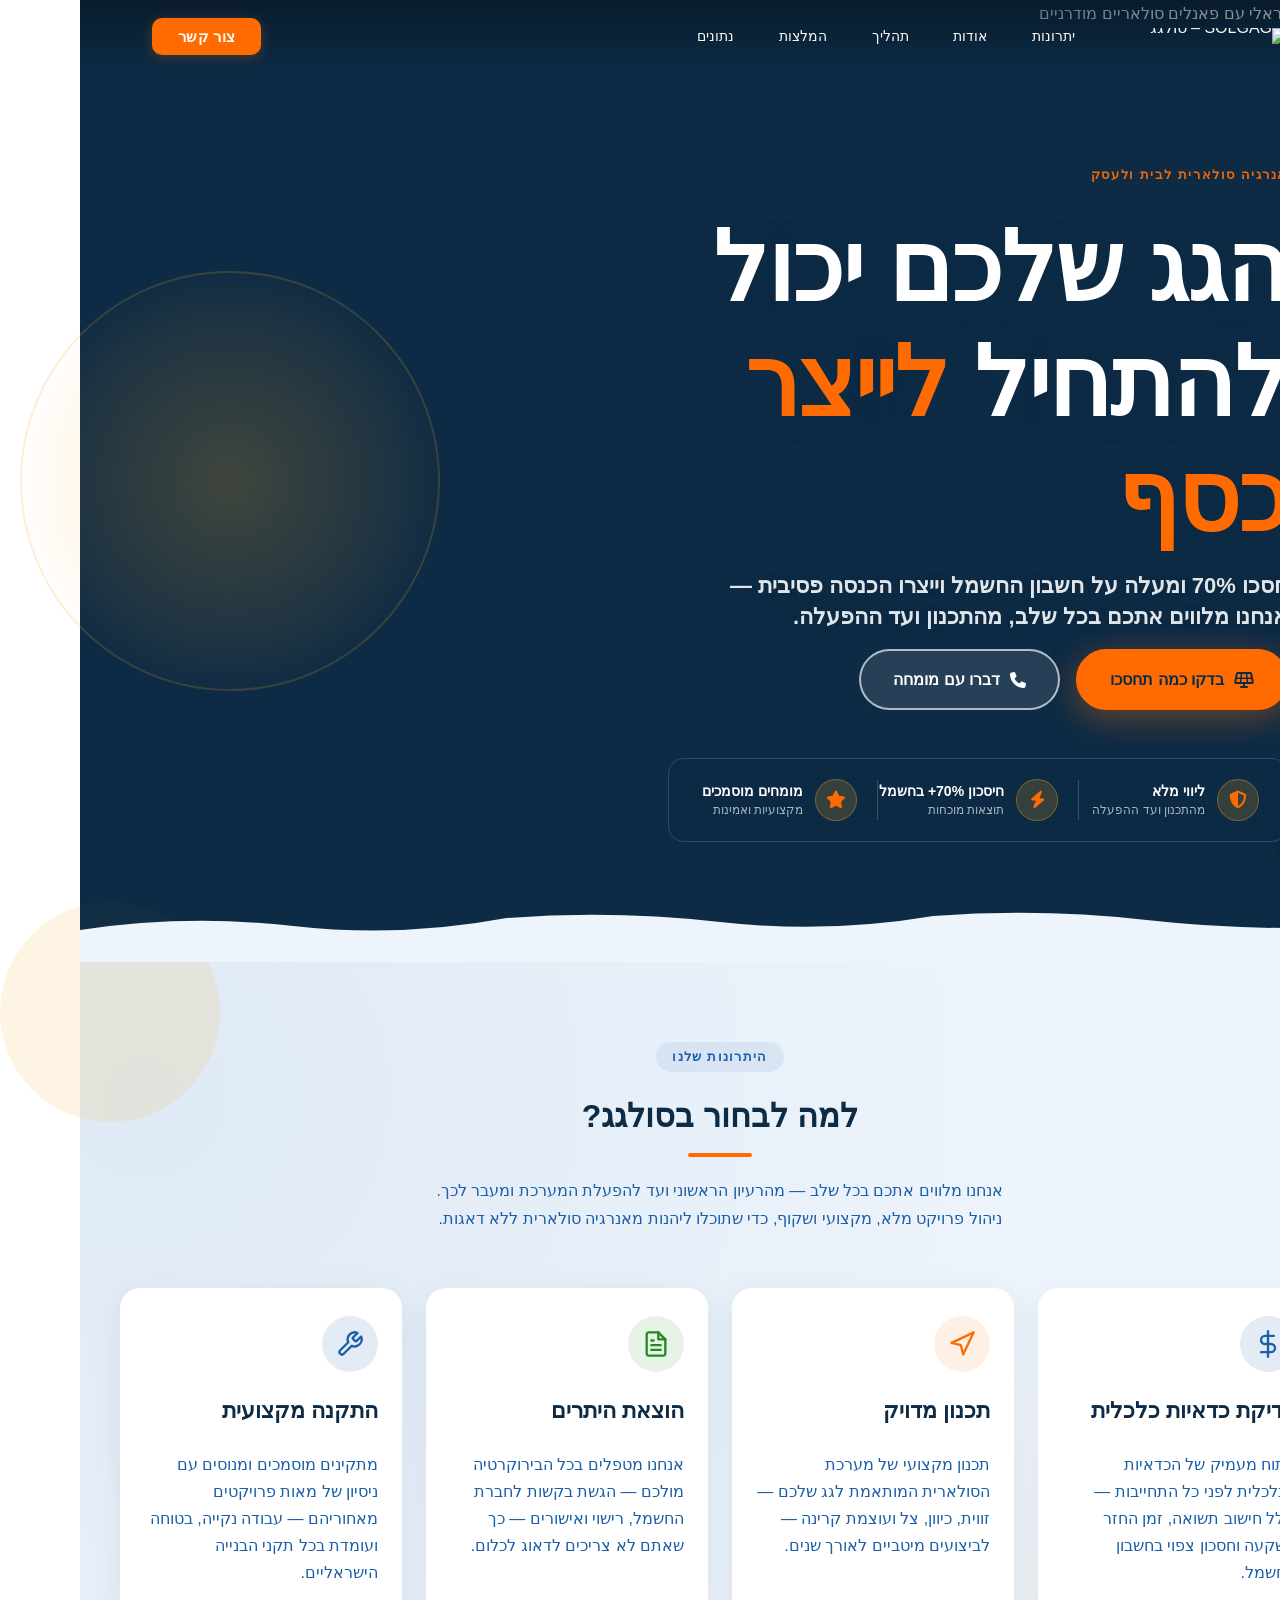
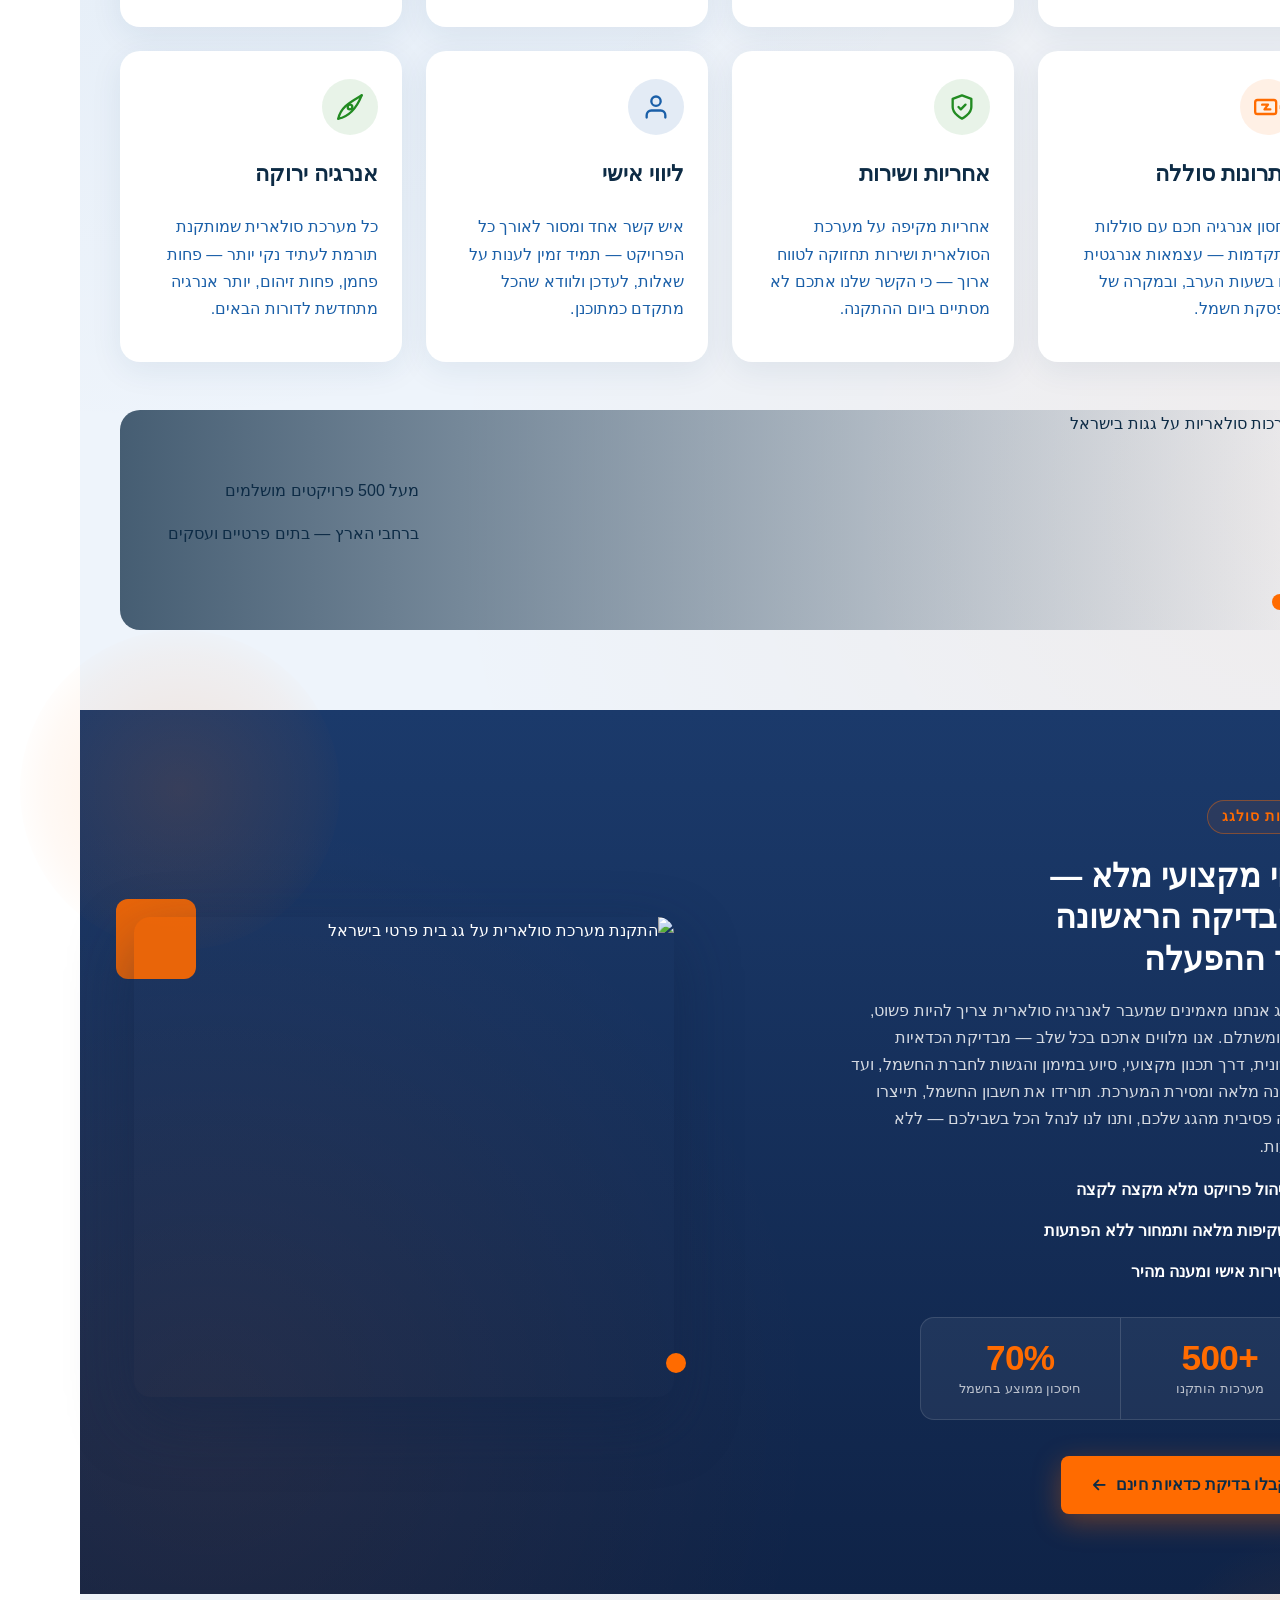
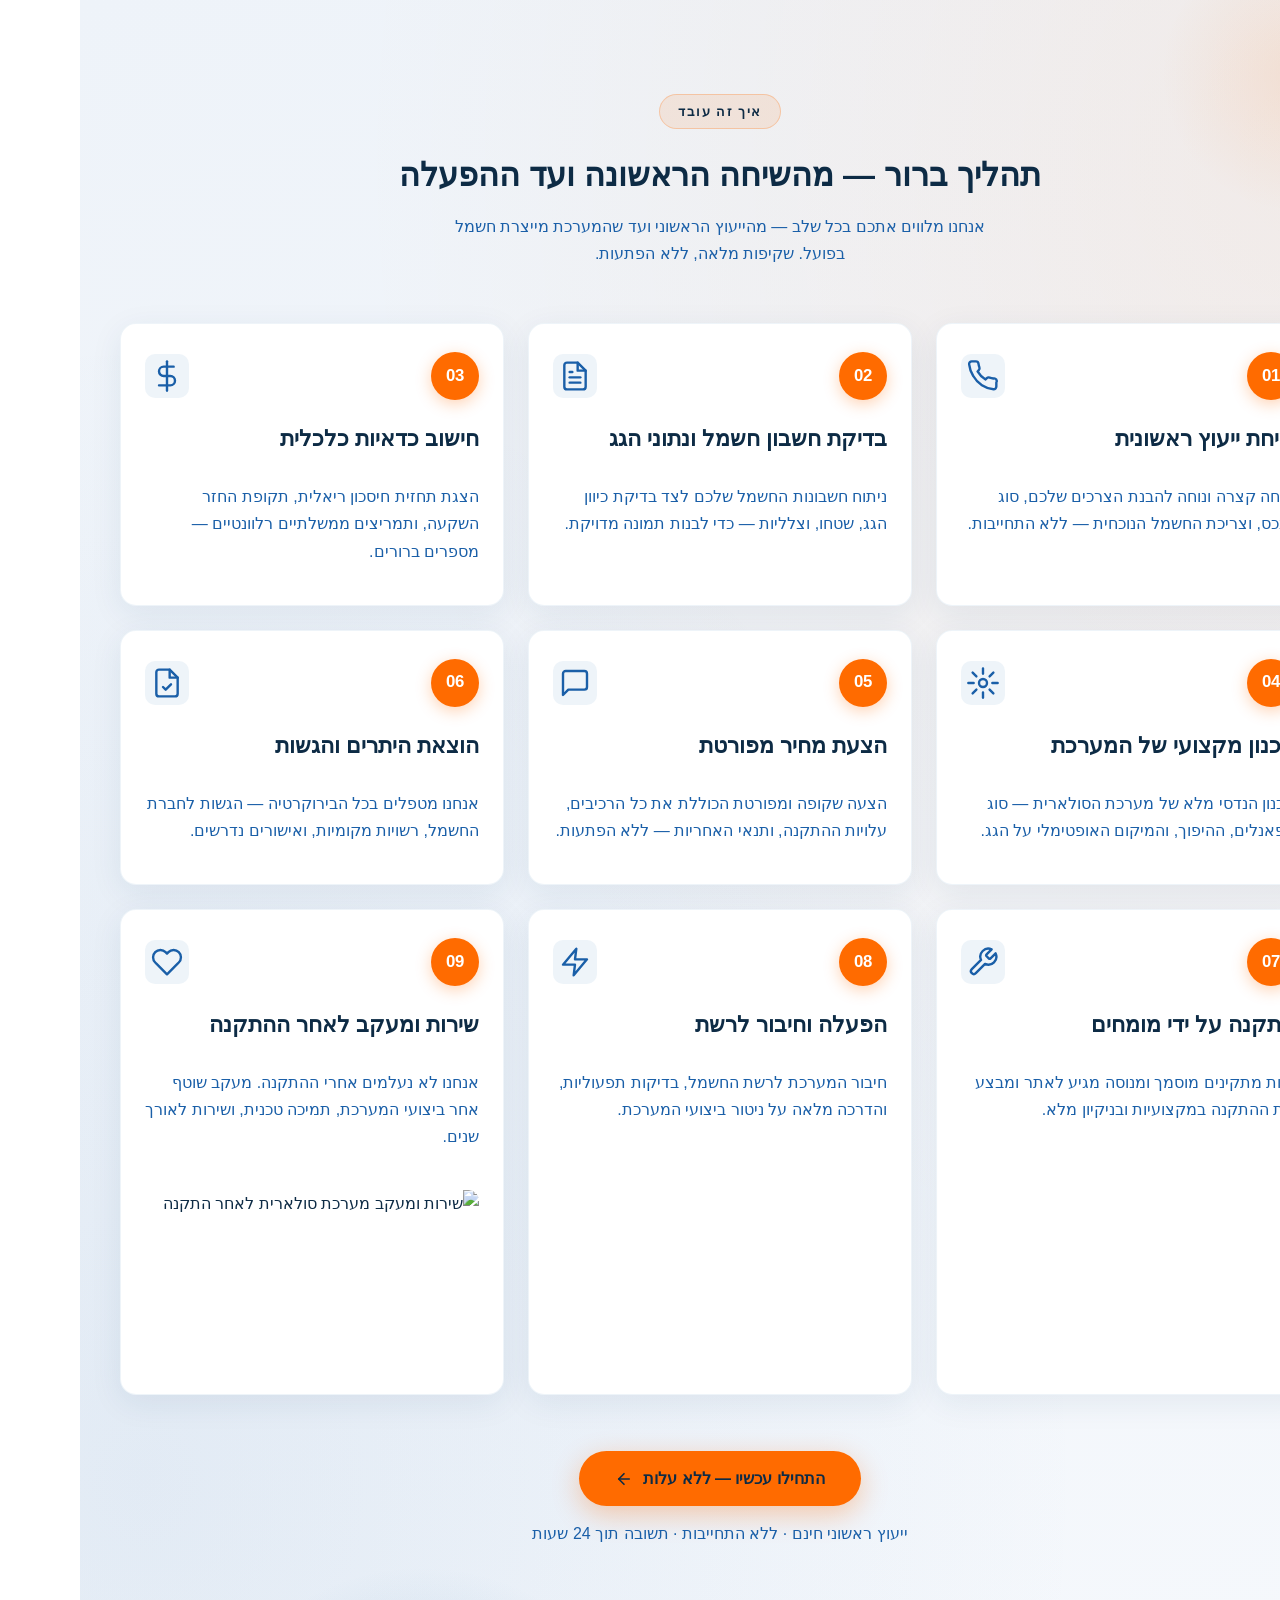
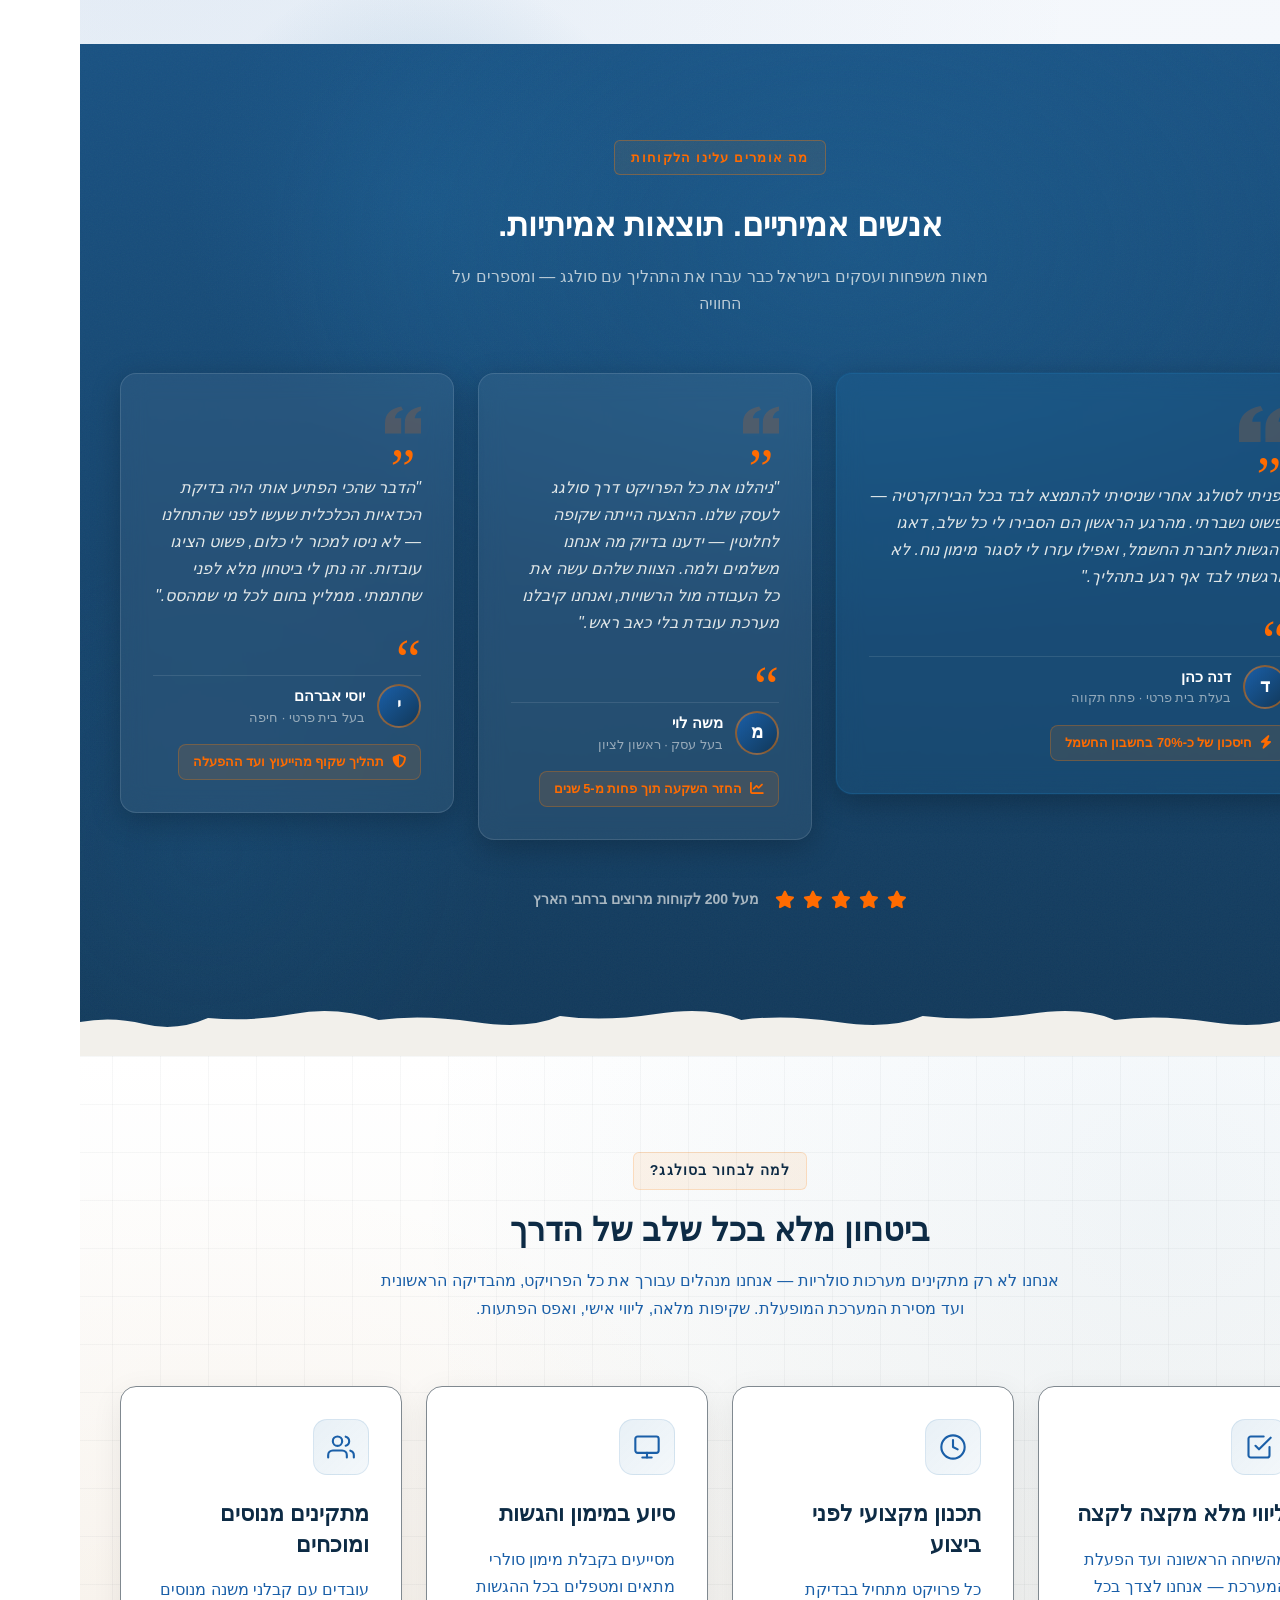
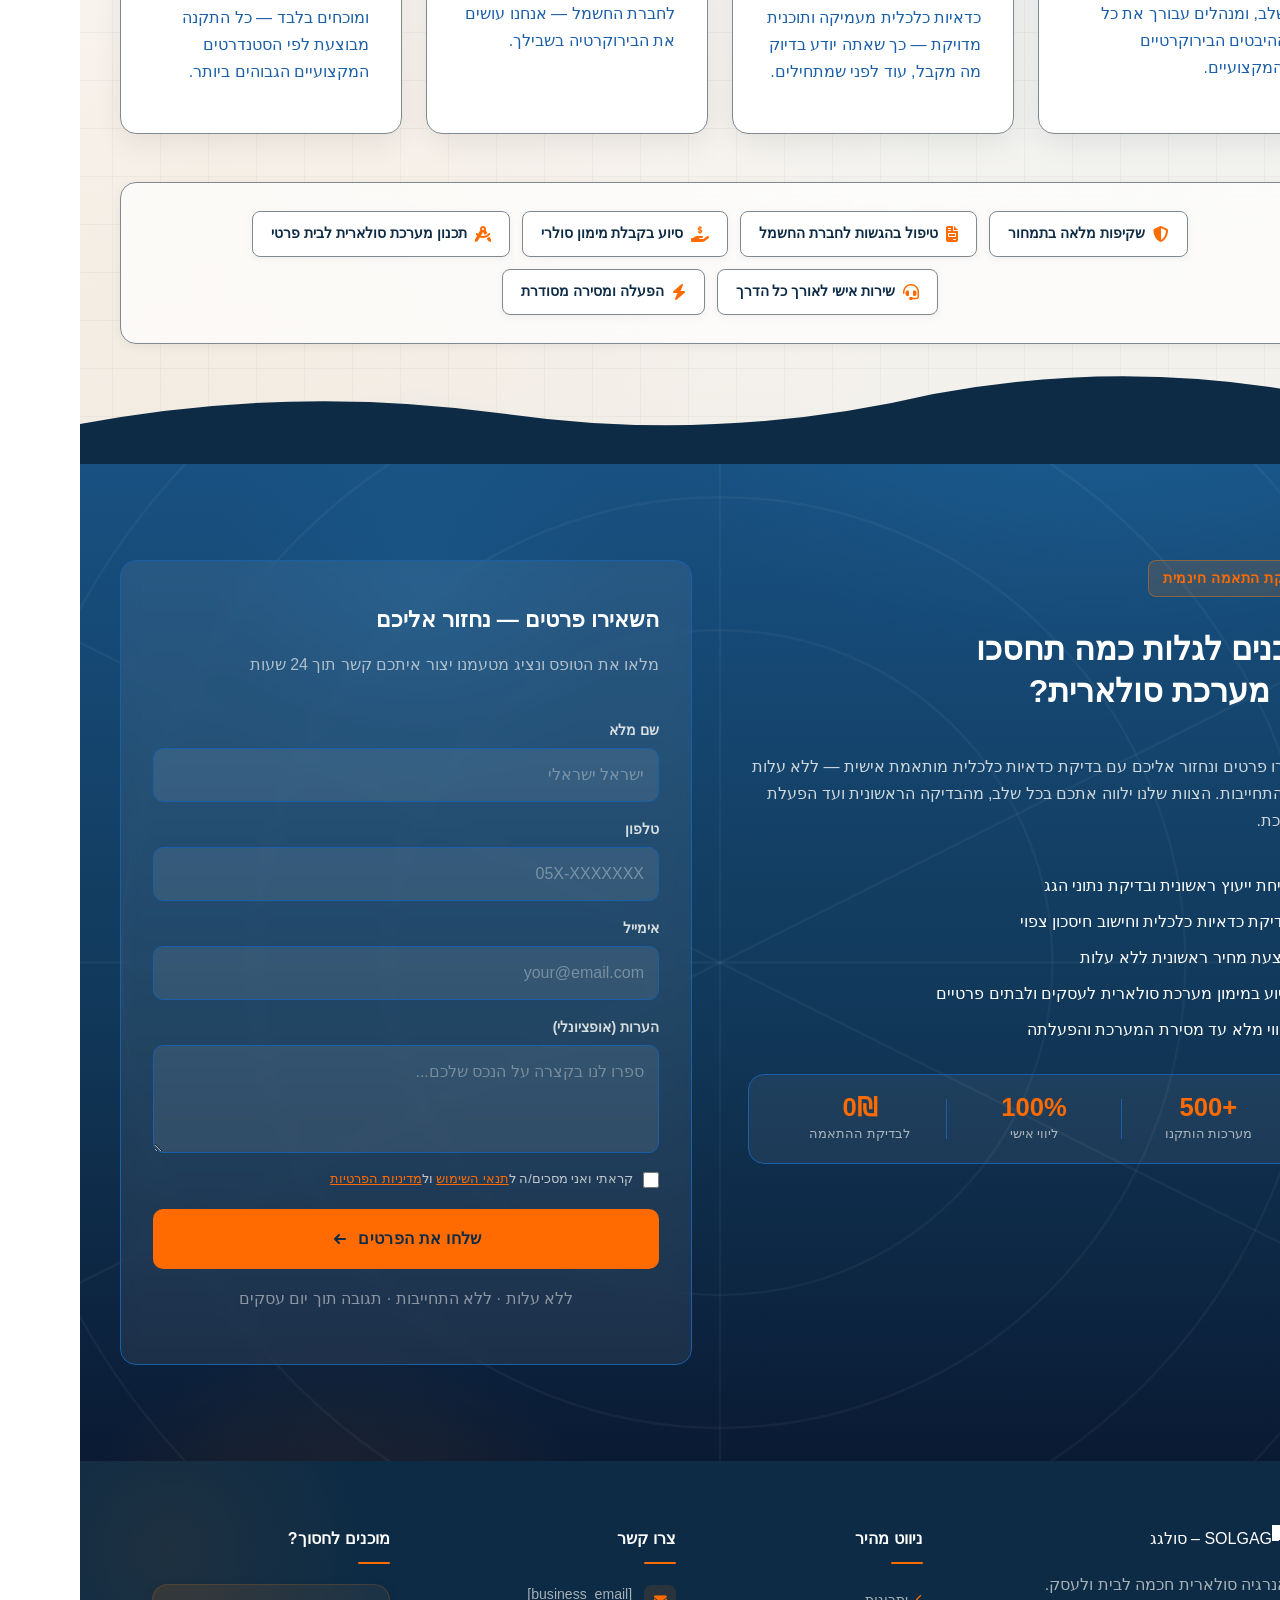
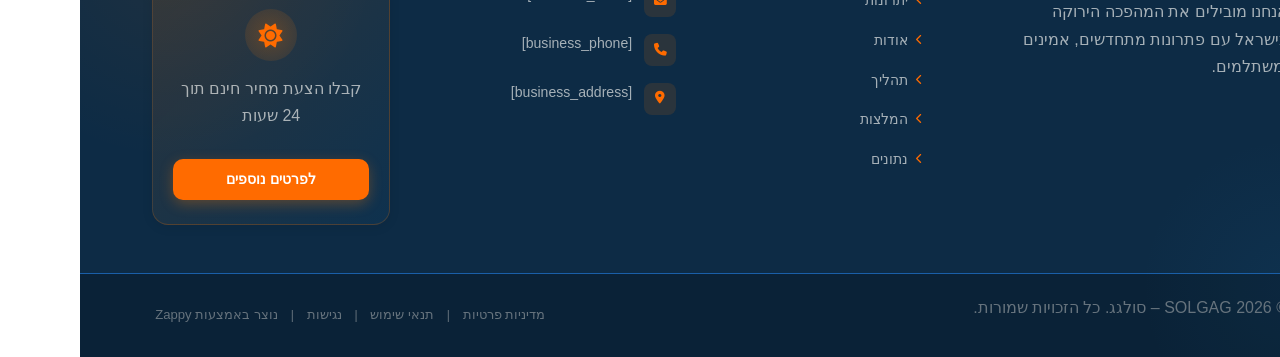
==== commit 66597c06: "Background sync: Progressive GitHub Sync" ====
--- a/index.html
+++ b/index.html
@@ -1252,6 +1252,301 @@
     height: 180px;
     top: -40px;
     inset-inline-end: -30px;
+  }
+}
+</style>
+
+<style data-zappy-section-v2-css="true">
+/* V2 Regenerated Section CSS */
+.index-process-section {
+  position: relative;
+  background-color: #EEF3F9;
+  background-image:
+    radial-gradient(ellipse at 95% 10%, rgba(255,107,0,0.07) 0%, transparent 55%),
+    radial-gradient(ellipse at 5% 90%, rgba(26,95,168,0.08) 0%, transparent 55%),
+    linear-gradient(160deg, #EEF3F9 0%, #F5F8FC 100%);
+  color: var(--text-dark);
+  padding: 100px 24px 80px;
+  overflow: visible;
+  direction: rtl;
+}
+
+.index-process-section .index-process-container {
+  max-width: 1200px;
+  margin: 0 auto;
+  position: relative;
+  z-index: 1;
+}
+
+/* ── Section Header ── */
+.index-process-section .index-process-header {
+  text-align: center;
+  margin-bottom: 56px;
+}
+
+.index-process-section .index-process-eyebrow {
+  display: inline-block;
+  font-family: 'Noto Sans Hebrew', 'Assistant', sans-serif;
+  font-size: 0.8rem;
+  font-weight: 700;
+  letter-spacing: 0.12em;
+  text-transform: uppercase;
+  color: var(--accent);
+  background: rgba(255,107,0,0.1);
+  border: 1px solid rgba(255,107,0,0.25);
+  border-radius: 100px;
+  padding: 6px 18px;
+  margin-bottom: 18px;
+}
+
+.index-process-section .index-process-title {
+  font-family: 'Noto Sans Hebrew', 'Simpler Pro', sans-serif;
+  font-size: 2rem;
+  font-weight: 700;
+  line-height: 1.3;
+  color: var(--secondary);
+  margin: 0 auto 16px;
+  max-width: 680px;
+}
+
+.index-process-section .index-process-subtitle {
+  font-family: 'Noto Sans Hebrew', 'Assistant', sans-serif;
+  font-size: 1rem;
+  line-height: 1.7;
+  color: var(--text-muted);
+  max-width: 560px;
+  margin: 0 auto;
+  text-align: center;
+}
+
+/* ── Process Grid ── */
+.index-process-section .index-process-grid {
+  display: grid;
+  grid-template-columns: repeat(3, 1fr);
+  gap: 24px;
+  direction: rtl;
+  margin-bottom: 56px;
+}
+
+/* ── Process Card ── */
+.index-process-section .index-process-card {
+  background: #FFFFFF;
+  border-radius: 16px;
+  box-shadow: 0 8px 32px rgba(27,58,107,0.08);
+  padding: 28px 24px 24px;
+  display: flex;
+  flex-direction: column;
+  gap: 12px;
+  transition: transform 0.25s ease, box-shadow 0.25s ease;
+  position: relative;
+  overflow: hidden;
+  border: 1px solid rgba(26,95,168,0.07);
+}
+
+.index-process-section .index-process-card:hover {
+  transform: translateY(-4px);
+  box-shadow: 0 16px 48px rgba(27,58,107,0.14);
+}
+
+.index-process-section .index-process-card--featured {
+  grid-column: span 1;
+}
+
+/* ── Card Top Row (badge + icon) ── */
+.index-process-section .index-process-card-top {
+  display: flex;
+  flex-direction: row;
+  align-items: center;
+  justify-content: space-between;
+  margin-bottom: 4px;
+}
+
+/* ── Orange Badge ── */
+.index-process-section .index-process-badge {
+  display: flex;
+  align-items: center;
+  justify-content: center;
+  width: 48px;
+  height: 48px;
+  border-radius: 50%;
+  background: var(--accent);
+  color: #FFFFFF;
+  font-family: 'Noto Sans Hebrew', 'Simpler Pro', sans-serif;
+  font-size: 1.05rem;
+  font-weight: 800;
+  letter-spacing: -0.02em;
+  flex-shrink: 0;
+  box-shadow: 0 4px 16px rgba(255,107,0,0.30);
+}
+
+/* ── Icon Wrapper ── */
+.index-process-section .index-process-icon-wrap {
+  width: 44px;
+  height: 44px;
+  border-radius: 10px;
+  background: rgba(26,95,168,0.07);
+  display: flex;
+  align-items: center;
+  justify-content: center;
+  color: var(--primary);
+  flex-shrink: 0;
+}
+
+/* ── Card Text ── */
+.index-process-section .index-process-card-title {
+  font-family: 'Noto Sans Hebrew', 'Simpler Pro', sans-serif;
+  font-size: 1.1rem;
+  font-weight: 700;
+  line-height: 1.35;
+  color: var(--secondary);
+  margin: 0;
+  text-align: right;
+}
+
+.index-process-section .index-process-card-desc {
+  font-family: 'Noto Sans Hebrew', 'Assistant', sans-serif;
+  font-size: 1rem;
+  line-height: 1.7;
+  color: var(--text-muted);
+  margin: 0;
+  text-align: right;
+  flex-grow: 1;
+}
+
+/* ── Featured Card Image ── */
+.index-process-section .index-process-card-image-wrap {
+  margin-top: 12px;
+  border-radius: 10px;
+  overflow: hidden;
+  width: 100%;
+}
+
+.index-process-section .index-process-card-image-wrap img {
+  width: 100%;
+  height: 180px;
+  object-fit: cover;
+  display: block;
+  border-radius: 10px;
+}
+
+/* ── Bottom CTA ── */
+.index-process-section .index-process-cta {
+  display: flex;
+  flex-direction: column;
+  align-items: center;
+  gap: 14px;
+  text-align: center;
+}
+
+.index-process-section .index-process-cta-btn {
+  display: inline-flex;
+  align-items: center;
+  gap: 10px;
+  border-radius: 100px;
+  padding: 14px 36px;
+  font-weight: 700;
+  font-family: 'Noto Sans Hebrew', 'Assistant', sans-serif;
+  font-size: 1rem;
+  background: var(--accent);
+  color: #FFFFFF;
+  border: none;
+  text-decoration: none;
+  box-shadow: 0 8px 28px rgba(255,107,0,0.32);
+  transition: background 0.2s ease, transform 0.2s ease, box-shadow 0.2s ease;
+  cursor: pointer;
+}
+
+.index-process-section .index-process-cta-btn:hover {
+  background: #e05e00;
+  transform: translateY(-2px);
+  box-shadow: 0 12px 36px rgba(255,107,0,0.42);
+}
+
+.index-process-section .index-process-cta-btn svg {
+  flex-shrink: 0;
+}
+
+.index-process-section .index-process-cta-note {
+  font-family: 'Noto Sans Hebrew', 'Assistant', sans-serif;
+  font-size: 0.875rem;
+  line-height: 1.6;
+  color: var(--text-muted);
+  margin: 0;
+  text-align: center;
+}
+
+/* ── Decorative Sun ── */
+.index-process-section .index-process-sun-deco {
+  position: absolute;
+  top: -60px;
+  inset-inline-start: -80px;
+  width: 280px;
+  height: 280px;
+  border-radius: 50%;
+  background: radial-gradient(circle, rgba(255,107,0,0.10) 0%, transparent 70%);
+  pointer-events: none;
+  z-index: 0;
+  aria-hidden: true;
+}
+
+/* ── Responsive: Tablet ── */
+@media (max-width: 1024px) {
+  .index-process-section .index-process-grid {
+    grid-template-columns: repeat(2, 1fr);
+  }
+
+  .index-process-section .index-process-card--featured {
+    grid-column: span 2;
+  }
+
+  .index-process-section .index-process-card--featured .index-process-card-image-wrap img {
+    height: 220px;
+  }
+}
+
+/* ── Responsive: Mobile ── */
+@media (max-width: 768px) {
+  .index-process-section {
+    padding: 100px 16px 60px;
+  }
+
+  .index-process-section .index-process-header {
+    margin-bottom: 36px;
+  }
+
+  .index-process-section .index-process-title {
+    font-size: 1.5rem;
+  }
+
+  .index-process-section .index-process-grid {
+    grid-template-columns: 1fr !important;
+    gap: 16px;
+  }
+
+  .index-process-section .index-process-card--featured {
+    grid-column: span 1 !important;
+  }
+
+  .index-process-section .index-process-card {
+    padding: 22px 18px 18px;
+  }
+
+  .index-process-section .index-process-sun-deco {
+    width: 160px;
+    height: 160px;
+    top: -30px;
+    inset-inline-start: -40px;
+  }
+
+  .index-process-section .index-process-cta-btn {
+    padding: 13px 28px;
+    font-size: 0.95rem;
+  }
+}
+
+@media (min-width: 768px) {
+  .index-process-section .index-process-title {
+    font-size: 2rem;
   }
 }
 </style>
@@ -2105,203 +2400,165 @@
   </div>
 </section>
 
-<section data-band-index="3" class="index-process-section" data-layout-spec="בית-process" dir="rtl">
-  <!-- Background texture overlay -->
-  <div class="index-process-section__texture" aria-hidden="true"></div>
-
-  <div class="index-process-section__container">
+<section class="index-process-section" data-layout-spec="בית-process" dir="rtl">
+  <div class="index-process-container">
+
     <!-- Section Header -->
-    <div class="index-process-section__header">
-      <span class="index-process-section__label">איך זה עובד</span>
-      <h2 class="index-process-section__title">תהליך ברור, ליווי מלא —<br>מהשיחה הראשונה ועד ההפעלה</h2>
-      <p class="index-process-section__subtitle">סולגג מנהלת עבורכם את כל שלבי הפרויקט בצורה מסודרת ושקופה, כך שתוכלו לנוח בשקט בזמן שהמערכת הסולארית שלכם מתגשמת.</p>
+    <div class="index-process-header">
+      <span class="index-process-eyebrow">איך זה עובד</span>
+      <h2 class="index-process-title">תהליך ברור — מהשיחה הראשונה ועד ההפעלה</h2>
+      <p class="index-process-subtitle">אנחנו מלווים אתכם בכל שלב — מהייעוץ הראשוני ועד שהמערכת מייצרת חשמל בפועל. שקיפות מלאה, ללא הפתעות.</p>
     </div>
 
-    <!-- Steps Grid -->
-    <div class="index-process-section__grid">
-
-      <!-- Step 1 -->
-      <article class="index-process-section__card">
-        <div class="index-process-section__card-inner">
-          <span class="index-process-section__step-num" aria-hidden="true">01</span>
-          <div class="index-process-section__card-content">
-            <div class="index-process-section__icon-wrap">
-              <svg data-element-type="icon" data-icon-type="svg" width="28" height="28" viewBox="0 0 28 28" fill="none" xmlns="http://www.w3.org/2000/svg" aria-hidden="true">
-                <path d="M14 4C8.477 4 4 8.477 4 14s4.477 10 10 10 10-4.477 10-10S19.523 4 14 4zm0 2a8 8 0 110 16A8 8 0 0114 6zm-1 3v5.586l3.707 3.707-1.414 1.414L11 15.414V9h2z" fill="currentColor"></path>
-              </svg>
-            </div>
-            <h3 class="index-process-section__card-title">שיחת ייעוץ ראשונית</h3>
-            <p class="index-process-section__card-desc">נשמע את הצרכים שלכם, נסביר את התהליך ונענה על כל שאלה.</p>
+    <!-- Process Grid -->
+    <div class="index-process-grid">
+
+      <!-- Step 01 -->
+      <article class="index-process-card">
+        <div class="index-process-card-top">
+          <div class="index-process-badge">01</div>
+          <div class="index-process-icon-wrap">
+            <svg data-element-type="icon" data-icon-type="svg" xmlns="http://www.w3.org/2000/svg" width="32" height="32" viewBox="0 0 24 24" fill="none" stroke="currentColor" stroke-width="1.8" stroke-linecap="round" stroke-linejoin="round" aria-hidden="true">
+              <path d="M22 16.92v3a2 2 0 0 1-2.18 2 19.79 19.79 0 0 1-8.63-3.07A19.5 19.5 0 0 1 4.69 12 19.79 19.79 0 0 1 1.61 3.35 2 2 0 0 1 3.6 1h3a2 2 0 0 1 2 1.72c.127.96.361 1.903.7 2.81a2 2 0 0 1-.45 2.11L7.91 8.6a16 16 0 0 0 6 6l.96-.96a2 2 0 0 1 2.11-.45c.907.339 1.85.573 2.81.7A2 2 0 0 1 22 16.92z"></path>
+            </svg>
           </div>
         </div>
-        <div class="index-process-section__connector" aria-hidden="true"></div>
+        <h3 class="index-process-card-title">שיחת ייעוץ ראשונית</h3>
+        <p class="index-process-card-desc">שיחה קצרה ונוחה להבנת הצרכים שלכם, סוג הנכס, וצריכת החשמל הנוכחית — ללא התחייבות.</p>
       </article>
 
-      <!-- Step 2 -->
-      <article class="index-process-section__card">
-        <div class="index-process-section__card-inner">
-          <span class="index-process-section__step-num" aria-hidden="true">02</span>
-          <div class="index-process-section__card-content">
-            <div class="index-process-section__icon-wrap">
-              <svg data-element-type="icon" data-icon-type="svg" width="28" height="28" viewBox="0 0 28 28" fill="none" xmlns="http://www.w3.org/2000/svg" aria-hidden="true">
-                <path d="M6 4h16a2 2 0 012 2v16a2 2 0 01-2 2H6a2 2 0 01-2-2V6a2 2 0 012-2zm0 2v16h16V6H6zm2 2h8v2H8V8zm0 4h12v2H8v-2zm0 4h6v2H8v-2z" fill="currentColor"></path>
-              </svg>
-            </div>
-            <h3 class="index-process-section__card-title">בדיקת חשבון חשמל ונתוני הגג</h3>
-            <p class="index-process-section__card-desc">ניתוח צריכת החשמל ובדיקת כדאיות כלכלית מדויקת בהתאם לנתוני הנכס.</p>
+      <!-- Step 02 -->
+      <article class="index-process-card">
+        <div class="index-process-card-top">
+          <div class="index-process-badge">02</div>
+          <div class="index-process-icon-wrap">
+            <svg data-element-type="icon" data-icon-type="svg" xmlns="http://www.w3.org/2000/svg" width="32" height="32" viewBox="0 0 24 24" fill="none" stroke="currentColor" stroke-width="1.8" stroke-linecap="round" stroke-linejoin="round" aria-hidden="true">
+              <path d="M14 2H6a2 2 0 0 0-2 2v16a2 2 0 0 0 2 2h12a2 2 0 0 0 2-2V8z"></path><polyline points="14 2 14 8 20 8"></polyline><line x1="16" y1="13" x2="8" y2="13"></line><line x1="16" y1="17" x2="8" y2="17"></line><polyline points="10 9 9 9 8 9"></polyline>
+            </svg>
           </div>
         </div>
-        <div class="index-process-section__connector" aria-hidden="true"></div>
+        <h3 class="index-process-card-title">בדיקת חשבון חשמל ונתוני הגג</h3>
+        <p class="index-process-card-desc">ניתוח חשבונות החשמל שלכם לצד בדיקת כיוון הגג, שטחו, וצלליות — כדי לבנות תמונה מדויקת.</p>
       </article>
 
-      <!-- Step 3 -->
-      <article class="index-process-section__card">
-        <div class="index-process-section__card-inner">
-          <span class="index-process-section__step-num" aria-hidden="true">03</span>
-          <div class="index-process-section__card-content">
-            <div class="index-process-section__icon-wrap">
-              <svg data-element-type="icon" data-icon-type="svg" width="28" height="28" viewBox="0 0 28 28" fill="none" xmlns="http://www.w3.org/2000/svg" aria-hidden="true">
-                <path d="M14 3l10 5v6c0 5.523-4.253 10.685-10 12C8.253 24.685 4 19.523 4 14V8l10-5zm0 2.236L6 9.354V14c0 4.418 3.386 8.576 8 9.93 4.614-1.354 8-5.512 8-9.93V9.354L14 5.236zm3.707 5.057l1.414 1.414L12 18.828l-4.121-4.121 1.414-1.414L12 16l5.707-5.707z" fill="currentColor"></path>
-              </svg>
-            </div>
-            <h3 class="index-process-section__card-title">הצעה ראשונית</h3>
-            <p class="index-process-section__card-desc">הצעת מחיר שקופה ומפורטת לפני כל התחייבות — ללא הפתעות.</p>
+      <!-- Step 03 -->
+      <article class="index-process-card">
+        <div class="index-process-card-top">
+          <div class="index-process-badge">03</div>
+          <div class="index-process-icon-wrap">
+            <svg data-element-type="icon" data-icon-type="svg" xmlns="http://www.w3.org/2000/svg" width="32" height="32" viewBox="0 0 24 24" fill="none" stroke="currentColor" stroke-width="1.8" stroke-linecap="round" stroke-linejoin="round" aria-hidden="true">
+              <line x1="12" y1="1" x2="12" y2="23"></line><path d="M17 5H9.5a3.5 3.5 0 0 0 0 7h5a3.5 3.5 0 0 1 0 7H6"></path>
+            </svg>
           </div>
         </div>
-        <div class="index-process-section__connector" aria-hidden="true"></div>
+        <h3 class="index-process-card-title">חישוב כדאיות כלכלית</h3>
+        <p class="index-process-card-desc">הצגת תחזית חיסכון ריאלית, תקופת החזר השקעה, ותמריצים ממשלתיים רלוונטיים — מספרים ברורים.</p>
       </article>
 
-      <!-- Step 4 -->
-      <article class="index-process-section__card">
-        <div class="index-process-section__card-inner">
-          <span class="index-process-section__step-num" aria-hidden="true">04</span>
-          <div class="index-process-section__card-content">
-            <div class="index-process-section__icon-wrap">
-              <svg data-element-type="icon" data-icon-type="svg" width="28" height="28" viewBox="0 0 28 28" fill="none" xmlns="http://www.w3.org/2000/svg" aria-hidden="true">
-                <path d="M20 4a2 2 0 012 2v16a2 2 0 01-2 2H8a2 2 0 01-2-2V6a2 2 0 012-2h2V3h2v1h4V3h2v1h2zM8 6v2h12V6H8zm0 4v10h12V10H8zm2 2h2v2h-2v-2zm4 0h2v2h-2v-2zm4 0h2v2h-2v-2zm-8 4h2v2h-2v-2zm4 0h2v2h-2v-2z" fill="currentColor"></path>
-              </svg>
-            </div>
-            <h3 class="index-process-section__card-title">מקדמה לתכנון מקצועי</h3>
-            <p class="index-process-section__card-desc">תשלום מקדמה קטן מפעיל את שלב התכנון המדויק של המערכת עבורכם.</p>
+      <!-- Step 04 -->
+      <article class="index-process-card">
+        <div class="index-process-card-top">
+          <div class="index-process-badge">04</div>
+          <div class="index-process-icon-wrap">
+            <svg data-element-type="icon" data-icon-type="svg" xmlns="http://www.w3.org/2000/svg" width="32" height="32" viewBox="0 0 24 24" fill="none" stroke="currentColor" stroke-width="1.8" stroke-linecap="round" stroke-linejoin="round" aria-hidden="true">
+              <circle cx="12" cy="12" r="3"></circle><path d="M12 1v4M12 19v4M4.22 4.22l2.83 2.83M16.95 16.95l2.83 2.83M1 12h4M19 12h4M4.22 19.78l2.83-2.83M16.95 7.05l2.83-2.83"></path>
+            </svg>
           </div>
         </div>
-        <div class="index-process-section__connector" aria-hidden="true"></div>
+        <h3 class="index-process-card-title">תכנון מקצועי של המערכת</h3>
+        <p class="index-process-card-desc">תכנון הנדסי מלא של מערכת הסולארית — סוג הפאנלים, ההיפוך, והמיקום האופטימלי על הגג.</p>
       </article>
 
-      <!-- Step 5 -->
-      <article class="index-process-section__card">
-        <div class="index-process-section__card-inner">
-          <span class="index-process-section__step-num" aria-hidden="true">05</span>
-          <div class="index-process-section__card-content">
-            <div class="index-process-section__icon-wrap">
-              <svg data-element-type="icon" data-icon-type="svg" width="28" height="28" viewBox="0 0 28 28" fill="none" xmlns="http://www.w3.org/2000/svg" aria-hidden="true">
-                <path d="M14 2a12 12 0 110 24A12 12 0 0114 2zm0 2a10 10 0 100 20A10 10 0 0014 4zm0 2a8 8 0 110 16A8 8 0 0114 6zm0 2a6 6 0 100 12A6 6 0 0014 8zm0 2a4 4 0 110 8 4 4 0 010-8zm0 2a2 2 0 100 4 2 2 0 000-4z" fill="currentColor"></path>
-              </svg>
-            </div>
-            <h3 class="index-process-section__card-title">הכנת תוכנית מדויקת</h3>
-            <p class="index-process-section__card-desc">תכנון מערכת סולארית לבית פרטי ברמת הנדסית מלאה — גודל, מיקום, תפוקה.</p>
+      <!-- Step 05 -->
+      <article class="index-process-card">
+        <div class="index-process-card-top">
+          <div class="index-process-badge">05</div>
+          <div class="index-process-icon-wrap">
+            <svg data-element-type="icon" data-icon-type="svg" xmlns="http://www.w3.org/2000/svg" width="32" height="32" viewBox="0 0 24 24" fill="none" stroke="currentColor" stroke-width="1.8" stroke-linecap="round" stroke-linejoin="round" aria-hidden="true">
+              <path d="M21 15a2 2 0 0 1-2 2H7l-4 4V5a2 2 0 0 1 2-2h14a2 2 0 0 1 2 2z"></path>
+            </svg>
           </div>
         </div>
-        <div class="index-process-section__connector" aria-hidden="true"></div>
+        <h3 class="index-process-card-title">הצעת מחיר מפורטת</h3>
+        <p class="index-process-card-desc">הצעה שקופה ומפורטת הכוללת את כל הרכיבים, עלויות ההתקנה, ותנאי האחריות — ללא הפתעות.</p>
       </article>
 
-      <!-- Step 6 -->
-      <article class="index-process-section__card">
-        <div class="index-process-section__card-inner">
-          <span class="index-process-section__step-num" aria-hidden="true">06</span>
-          <div class="index-process-section__card-content">
-            <div class="index-process-section__icon-wrap">
-              <svg data-element-type="icon" data-icon-type="svg" width="28" height="28" viewBox="0 0 28 28" fill="none" xmlns="http://www.w3.org/2000/svg" aria-hidden="true">
-                <path d="M14 2l3.09 6.26L24 9.27l-5 4.87 1.18 6.88L14 17.77l-6.18 3.25L9 14.14 4 9.27l6.91-1.01L14 2zm0 3.17L11.72 9.9 6.5 10.63l3.75 3.65-.89 5.17L14 16.9l4.64 2.44-.89-5.17 3.75-3.65-5.22-.73L14 5.17z" fill="currentColor"></path>
-              </svg>
-            </div>
-            <h3 class="index-process-section__card-title">הצעה סופית</h3>
-            <p class="index-process-section__card-desc">הצעה מפורטת ומחייבת עם דיוק עלויות מלא לפני ביצוע — אתם מחליטים.</p>
+      <!-- Step 06 -->
+      <article class="index-process-card">
+        <div class="index-process-card-top">
+          <div class="index-process-badge">06</div>
+          <div class="index-process-icon-wrap">
+            <svg data-element-type="icon" data-icon-type="svg" xmlns="http://www.w3.org/2000/svg" width="32" height="32" viewBox="0 0 24 24" fill="none" stroke="currentColor" stroke-width="1.8" stroke-linecap="round" stroke-linejoin="round" aria-hidden="true">
+              <path d="M14 2H6a2 2 0 0 0-2 2v16a2 2 0 0 0 2 2h12a2 2 0 0 0 2-2V8z"></path><polyline points="14 2 14 8 20 8"></polyline><path d="M9 15l2 2 4-4"></path>
+            </svg>
           </div>
         </div>
-        <div class="index-process-section__connector" aria-hidden="true"></div>
+        <h3 class="index-process-card-title">הוצאת היתרים והגשות</h3>
+        <p class="index-process-card-desc">אנחנו מטפלים בכל הבירוקרטיה — הגשות לחברת החשמל, רשויות מקומיות, ואישורים נדרשים.</p>
       </article>
 
-      <!-- Step 7 -->
-      <article class="index-process-section__card">
-        <div class="index-process-section__card-inner">
-          <span class="index-process-section__step-num" aria-hidden="true">07</span>
-          <div class="index-process-section__card-content">
-            <div class="index-process-section__icon-wrap">
-              <svg data-element-type="icon" data-icon-type="svg" width="28" height="28" viewBox="0 0 28 28" fill="none" xmlns="http://www.w3.org/2000/svg" aria-hidden="true">
-                <path d="M4 6h20v2H4V6zm0 4h20v2H4v-2zm0 4h12v2H4v-2zm14 1l6 4-6 4V15z" fill="currentColor"></path>
-              </svg>
-            </div>
-            <h3 class="index-process-section__card-title">מימון והגשה לחברת החשמל</h3>
-            <p class="index-process-section__card-desc">מטפלים עבורכם בסיוע לקבלת מימון סולרי ובכל ההגשות הבירוקרטיות.</p>
+      <!-- Step 07 -->
+      <article class="index-process-card">
+        <div class="index-process-card-top">
+          <div class="index-process-badge">07</div>
+          <div class="index-process-icon-wrap">
+            <svg data-element-type="icon" data-icon-type="svg" xmlns="http://www.w3.org/2000/svg" width="32" height="32" viewBox="0 0 24 24" fill="none" stroke="currentColor" stroke-width="1.8" stroke-linecap="round" stroke-linejoin="round" aria-hidden="true">
+              <path d="M14.7 6.3a1 1 0 0 0 0 1.4l1.6 1.6a1 1 0 0 0 1.4 0l3.77-3.77a6 6 0 0 1-7.94 7.94l-6.91 6.91a2.12 2.12 0 0 1-3-3l6.91-6.91a6 6 0 0 1 7.94-7.94l-3.76 3.76z"></path>
+            </svg>
           </div>
         </div>
-        <div class="index-process-section__connector" aria-hidden="true"></div>
+        <h3 class="index-process-card-title">התקנה על ידי מומחים</h3>
+        <p class="index-process-card-desc">צוות מתקינים מוסמך ומנוסה מגיע לאתר ומבצע את ההתקנה במקצועיות ובניקיון מלא.</p>
       </article>
 
-      <!-- Step 8 -->
-      <article class="index-process-section__card">
-        <div class="index-process-section__card-inner">
-          <span class="index-process-section__step-num" aria-hidden="true">08</span>
-          <div class="index-process-section__card-content">
-            <div class="index-process-section__icon-wrap">
-              <svg data-element-type="icon" data-icon-type="svg" width="28" height="28" viewBox="0 0 28 28" fill="none" xmlns="http://www.w3.org/2000/svg" aria-hidden="true">
-                <path d="M10 4h8l2 4H8l2-4zm-4 6h16l-2 14H8L6 10zm4 2l1 10h6l1-10H10zm3 2v6h2v-6h-2z" fill="currentColor"></path>
-              </svg>
-            </div>
-            <h3 class="index-process-section__card-title">התקנה על ידי מתקינים מנוסים</h3>
-            <p class="index-process-section__card-desc">צוות מתקינים מקצועי ומנוסה מגיע לאתר ומתקין את המערכת בתקן הגבוה ביותר.</p>
+      <!-- Step 08 -->
+      <article class="index-process-card">
+        <div class="index-process-card-top">
+          <div class="index-process-badge">08</div>
+          <div class="index-process-icon-wrap">
+            <svg data-element-type="icon" data-icon-type="svg" xmlns="http://www.w3.org/2000/svg" width="32" height="32" viewBox="0 0 24 24" fill="none" stroke="currentColor" stroke-width="1.8" stroke-linecap="round" stroke-linejoin="round" aria-hidden="true">
+              <path d="M13 2L3 14h9l-1 8 10-12h-9l1-8z"></path>
+            </svg>
           </div>
         </div>
-        <div class="index-process-section__connector" aria-hidden="true"></div>
+        <h3 class="index-process-card-title">הפעלה וחיבור לרשת</h3>
+        <p class="index-process-card-desc">חיבור המערכת לרשת החשמל, בדיקות תפעוליות, והדרכה מלאה על ניטור ביצועי המערכת.</p>
       </article>
 
-      <!-- Step 9 -->
-      <article class="index-process-section__card index-process-section__card--final">
-        <div class="index-process-section__card-inner">
-          <span class="index-process-section__step-num" aria-hidden="true">09</span>
-          <div class="index-process-section__card-content">
-            <div class="index-process-section__icon-wrap index-process-section__icon-wrap--accent">
-              <svg data-element-type="icon" data-icon-type="svg" width="28" height="28" viewBox="0 0 28 28" fill="none" xmlns="http://www.w3.org/2000/svg" aria-hidden="true">
-                <path d="M14 3a1 1 0 011 1v2a1 1 0 11-2 0V4a1 1 0 011-1zm7.071 2.929a1 1 0 010 1.414l-1.414 1.414a1 1 0 11-1.414-1.414l1.414-1.414a1 1 0 011.414 0zM6.929 5.929l1.414 1.414A1 1 0 116.93 8.757L5.515 7.343a1 1 0 011.414-1.414zM14 8a6 6 0 110 12A6 6 0 0114 8zm0 2a4 4 0 100 8 4 4 0 000-8zm9 3a1 1 0 110 2h-2a1 1 0 110-2h2zm-18 0a1 1 0 110 2H3a1 1 0 110-2h2zm14.556 5.142a1 1 0 010 1.414l-1.414 1.414a1 1 0 11-1.414-1.414l1.414-1.414a1 1 0 011.414 0zm-11.112 0l1.414 1.414a1 1 0 11-1.414 1.414L7.03 19.556a1 1 0 011.414-1.414zM14 21a1 1 0 011 1v2a1 1 0 11-2 0v-2a1 1 0 011-1z" fill="currentColor"></path>
-              </svg>
-            </div>
-            <h3 class="index-process-section__card-title">הפעלה ומסירה</h3>
-            <p class="index-process-section__card-desc">המערכת עולה לאוויר, אתם מתחילים לחסוך — ואנחנו כאן לכל שאלה גם אחרי המסירה.</p>
+      <!-- Step 09 -->
+      <article class="index-process-card index-process-card--featured">
+        <div class="index-process-card-top">
+          <div class="index-process-badge">09</div>
+          <div class="index-process-icon-wrap">
+            <svg data-element-type="icon" data-icon-type="svg" xmlns="http://www.w3.org/2000/svg" width="32" height="32" viewBox="0 0 24 24" fill="none" stroke="currentColor" stroke-width="1.8" stroke-linecap="round" stroke-linejoin="round" aria-hidden="true">
+              <path d="M20.84 4.61a5.5 5.5 0 0 0-7.78 0L12 5.67l-1.06-1.06a5.5 5.5 0 0 0-7.78 7.78l1.06 1.06L12 21.23l7.78-7.78 1.06-1.06a5.5 5.5 0 0 0 0-7.78z"></path>
+            </svg>
           </div>
         </div>
-        <div class="index-process-section__final-badge" aria-hidden="true">
-          <svg data-no-icon-edit="true" aria-hidden="true" width="56" height="56" viewBox="0 0 56 56" fill="none" xmlns="http://www.w3.org/2000/svg">
-            <circle cx="28" cy="28" r="28" fill="var(--accent)" opacity="0.15"></circle>
-            <circle cx="28" cy="28" r="20" fill="var(--accent)" opacity="0.25"></circle>
-            <circle cx="28" cy="28" r="12" fill="var(--accent)" opacity="0.5"></circle>
-          </svg>
+        <h3 class="index-process-card-title">שירות ומעקב לאחר ההתקנה</h3>
+        <p class="index-process-card-desc">אנחנו לא נעלמים אחרי ההתקנה. מעקב שוטף אחר ביצועי המערכת, תמיכה טכנית, ושירות לאורך שנים.</p>
+        <div class="index-process-card-image-wrap">
+          <img data-context="Israeli solar energy technician performing post-installation monitoring check on rooftop solar panels, tablet in hand showing performance data, bright Mediterranean sunlight, professional and trustworthy atmosphere" width="340" height="200" src="/assets/solgag-section-בית-process-index-process-image-1.webp" alt="שירות ומעקב מערכת סולארית לאחר התקנה">
         </div>
       </article>
 
     </div>
+    <!-- End Process Grid -->
 
     <!-- Bottom CTA -->
-    <div class="index-process-section__cta">
-      <p class="index-process-section__cta-text">מוכנים להתחיל? שיחת הייעוץ הראשונה — ללא עלות וללא התחייבות</p>
-      <a href="#contact" class="index-process-section__cta-btn">בדיקת התאמה ללא התחייבות <i class="fa-solid fa-arrow-left" aria-hidden="true"></i></a>
+    <div class="index-process-cta">
+      <a href="#contact" class="btn-pill index-process-cta-btn">
+        <span>התחילו עכשיו — ללא עלות</span>
+        <svg xmlns="http://www.w3.org/2000/svg" width="18" height="18" viewBox="0 0 24 24" fill="none" stroke="currentColor" stroke-width="2.2" stroke-linecap="round" stroke-linejoin="round" aria-hidden="true"><line x1="19" y1="12" x2="5" y2="12"></line><polyline points="12 19 5 12 12 5"></polyline></svg>
+      </a>
+      <p class="index-process-cta-note">ייעוץ ראשוני חינם · ללא התחייבות · תשובה תוך 24 שעות</p>
     </div>
+
   </div>
 
-  <!-- Bottom Divider -->
-  <div class="index-process-section__divider-wrapper">
-    <svg data-no-icon-edit="true" aria-hidden="true" viewBox="0 0 1440 72" preserveAspectRatio="none" xmlns="http://www.w3.org/2000/svg">
-      <defs>
-        <linearGradient id="dividerGrad" x1="0%" y1="0%" x2="100%" y2="0%">
-          <stop offset="0%" stop-color="var(--primary)" stop-opacity="0.6"></stop>
-          <stop offset="50%" stop-color="var(--accent)" stop-opacity="0.5"></stop>
-          <stop offset="100%" stop-color="var(--primary)" stop-opacity="0.6"></stop>
-        </linearGradient>
-      </defs>
-      <path d="M0,72 L0,32 Q180,8 360,28 T720,16 T1080,28 T1440,12 L1440,72 Z" fill="#0D2B45"></path>
-      <line x1="0" y1="32" x2="1440" y2="12" stroke="url(#dividerGrad)" stroke-width="1.5" opacity="0.7"></line>
-    </svg>
-  </div>
+  <!-- Decorative sun motif -->
+  <div class="index-process-sun-deco" aria-hidden="true"></div>
+
 </section>
 
 <section data-band-index="4" id="testimonials" class="index-testimonials-section" data-layout-spec="בית-testimonials" dir="rtl">
--- a/styles.css
+++ b/styles.css
@@ -2568,373 +2568,49 @@
 /* ── RESPONSIVE ── */
 
 /* process */
-.index-process-section {
-  position: relative;
-  overflow: visible;
-  direction: rtl;
-  background-color: #D8E0DA;
-  background-image:
-    radial-gradient(ellipse at 10% 20%, rgba(31,111,168,0.08) 0%, transparent 55%),
-    radial-gradient(ellipse at 90% 80%, rgba(255,122,0,0.07) 0%, transparent 50%),
-    linear-gradient(180deg, #D8E0DA 0%, #C9D4CD 100%);
-  color: var(--text-dark);
-  padding: 96px 24px 120px;
-  font-family: 'Rubik', sans-serif;
-}
 
 /* Texture overlay */
-.index-process-section__texture {
-  position: absolute;
-  inset: 0;
-  pointer-events: none;
-  z-index: 0;
-  background-image: url("data:image/svg+xml,%3Csvg width='40' height='40' viewBox='0 0 40 40' xmlns='http://www.w3.org/2000/svg'%3E%3Cg fill='%2313212B' fill-opacity='0.025'%3E%3Crect x='0' y='0' width='1' height='40'/%3E%3Crect x='0' y='0' width='40' height='1'/%3E%3C/g%3E%3C/svg%3E");
-}
 
 /* Container */
-.index-process-section__container {
-  position: relative;
-  z-index: 1;
-  max-width: 1200px;
-  margin: 0 auto;
-}
 
 /* Header */
-.index-process-section__header {
-  text-align: center;
-  margin-block-end: 64px;
-}
-
-.index-process-section__label {
-  display: inline-block;
-  font-size: 0.875rem;
-  font-weight: 700;
-  letter-spacing: 0.1em;
-  text-transform: uppercase;
-  color: var(--primary);
-  background: rgba(31,111,168,0.1);
-  border: 1px solid rgba(31,111,168,0.2);
-  border-radius: 6px;
-  padding: 4px 14px;
-  margin-block-end: 16px;
-}
-
-.index-process-section__title {
-  font-family: 'Rubik', sans-serif;
-  font-size: 2rem;
-  font-weight: 700;
-  line-height: 1.3;
-  color: var(--text-dark);
-  margin: 0 0 16px;
-}
-
-.index-process-section__subtitle {
-  color: var(--text-muted);
-  max-width: 620px;
-  margin: 0 auto;
-  line-height: 1.7;
-  font-size: 1rem;
-}
 
 /* Grid — 3 columns on desktop */
-.index-process-section__grid {
-  display: grid;
-  grid-template-columns: repeat(3, 1fr);
-  gap: 24px;
-  direction: rtl;
-  margin-block-end: 56px;
-}
 
 /* Card */
-.index-process-section__card {
-  position: relative;
-  background: #FFFFFF;
-  border-radius: 16px;
-  border: 1px solid var(--border-light);
-  box-shadow: 0 8px 30px rgba(0,0,0,0.14);
-  padding: 32px;
-  transition: transform 0.25s ease, box-shadow 0.25s ease;
-  overflow: hidden;
-}
-
-.index-process-section__card:hover {
-  transform: translateY(-4px);
-  box-shadow: 0 16px 48px rgba(27,58,107,0.14);
-}
 
 /* Row staggering: cards in row 2 (4,5,6) shift down; row 3 (7,8,9) shift more */
-.index-process-section__card:nth-child(4),
-.index-process-section__card:nth-child(5),
-.index-process-section__card:nth-child(6) {
-  margin-block-start: 20px;
-}
-
-.index-process-section__card:nth-child(7),
-.index-process-section__card:nth-child(8),
-.index-process-section__card:nth-child(9) {
-  margin-block-start: 40px;
-}
 
 /* Final card accent */
-.index-process-section__card--final {
-  border-color: rgba(255,122,0,0.3);
-  background: linear-gradient(135deg, #FFFFFF 70%, rgba(255,122,0,0.06) 100%);
-}
 
 /* Card inner layout */
-.index-process-section__card-inner {
-  position: relative;
-  z-index: 2;
-}
 
 /* Oversized step number */
-.index-process-section__step-num {
-  display: block;
-  font-family: 'Rubik', sans-serif;
-  font-size: 4rem;
-  font-weight: 900;
-  line-height: 1;
-  color: rgba(31,111,168,0.12);
-  margin-block-end: 8px;
-  letter-spacing: -0.02em;
-  user-select: none;
-}
 
 /* Card content */
-.index-process-section__card-content {
-  display: flex;
-  flex-direction: column;
-  gap: 10px;
-}
 
 /* Icon wrap */
-.index-process-section__icon-wrap {
-  width: 44px;
-  height: 44px;
-  border-radius: 10px;
-  background: rgba(31,111,168,0.1);
-  display: flex;
-  align-items: center;
-  justify-content: center;
-  color: var(--primary);
-  flex-shrink: 0;
-}
-
-.index-process-section__icon-wrap--accent {
-  background: rgba(255,122,0,0.12);
-  color: var(--accent);
-}
 
 /* Card title */
-.index-process-section__card-title {
-  font-family: 'Rubik', sans-serif;
-  font-size: 1.125rem;
-  font-weight: 700;
-  line-height: 1.4;
-  color: var(--text-dark);
-  margin: 0;
-}
 
 /* Card description */
-.index-process-section__card-desc {
-  color: var(--text-muted);
-  line-height: 1.7;
-  margin: 0;
-  font-size: 0.9rem;
-}
 
 /* Connector line (decorative, hidden on mobile) */
-.index-process-section__connector {
-  display: none;
-}
 
 /* Final badge decoration */
-.index-process-section__final-badge {
-  position: absolute;
-  inset-inline-start: -12px;
-  bottom: -12px;
-  pointer-events: none;
-  z-index: 1;
-  opacity: 0.8;
-}
 
 /* CTA block */
-.index-process-section__cta {
-  display: flex;
-  flex-direction: column;
-  align-items: center;
-  gap: 20px;
-  text-align: center;
-}
-
-.index-process-section__cta-text {
-  color: var(--text-muted);
-  font-size: 1rem;
-  margin: 0;
-  line-height: 1.6;
-}
-
-.index-process-section__cta-btn {
-  display: inline-flex;
-  align-items: center;
-  gap: 10px;
-  background: var(--primary);
-  color: var(--text-light);
-  font-family: 'Rubik', sans-serif;
-  font-size: 1rem;
-  font-weight: 700;
-  letter-spacing: 0.02em;
-  padding: 16px 32px;
-  border-radius: 10px;
-  text-decoration: none;
-  transition: all 0.25s ease;
-  box-shadow: 0 8px 30px rgba(0,0,0,0.14);
-}
-
-.index-process-section__cta-btn:hover {
-  background: var(--accent);
-  box-shadow: 0 16px 48px rgba(255,122,0,0.3);
-  transform: translateY(-2px);
-  color: var(--text-light);
-}
-
-.index-process-section__cta-btn .fa-arrow-left {
-  font-size: 0.875rem;
-}
 
 /* Bottom divider */
-.index-process-section__divider-wrapper {
-  position: absolute;
-  bottom: 0;
-  left: 0;
-  width: 100%;
-  height: 72px;
-  pointer-events: none;
-  z-index: 5;
-}
-
-.index-process-section__divider-wrapper svg {
-  display: block;
-  width: 100%;
-  height: 100%;
-}
 
 /* ── DESKTOP CONNECTOR ARCS (subtle lines between cards in same row) ── */
-@media (min-width: 768px) {
-  .index-process-section__grid {
-    position: relative;
-  }
-
-  .index-process-section__title {
-    font-size: 2.5rem;
-  }
-}
 
 /* ── TABLET ── */
-@media (max-width: 1024px) and (min-width: 769px) {
-  .index-process-section__grid {
-    grid-template-columns: repeat(3, 1fr);
-    gap: 16px;
-  }
-
-  .index-process-section__card {
-    padding: 24px 20px;
-  }
-
-  .index-process-section__step-num {
-    font-size: 3rem;
-  }
-}
 
 /* ── MOBILE ── */
 @media (max-width: 768px) {
-  .index-process-section {
-    padding: 56px 16px 96px;
-  }
-
-  .index-process-section__header {
-    margin-block-end: 40px;
-  }
-
-  .index-process-section__title {
-    font-size: 1.5rem;
-    line-height: 1.35;
-  }
-
-  .index-process-section__subtitle {
-    font-size: 0.95rem;
-  }
-
-  .index-process-section__grid {
-    grid-template-columns: 1fr !important;
-    gap: 16px;
-    direction: rtl;
-  }
 
   /* Reset staggering on mobile */
-  .index-process-section__card:nth-child(4),
-  .index-process-section__card:nth-child(5),
-  .index-process-section__card:nth-child(6),
-  .index-process-section__card:nth-child(7),
-  .index-process-section__card:nth-child(8),
-  .index-process-section__card:nth-child(9) {
-    margin-block-start: 0;
-  }
-
-  .index-process-section__card {
-    padding: 24px 20px;
-    display: flex;
-    flex-direction: row;
-    align-items: flex-start;
-    gap: 16px;
-  }
-
-  .index-process-section__card-inner {
-    display: flex;
-    flex-direction: row;
-    align-items: flex-start;
-    gap: 14px;
-    width: 100%;
-  }
-
-  .index-process-section__step-num {
-    font-size: 2.2rem;
-    min-width: 48px;
-    margin-block-end: 0;
-    line-height: 1.1;
-    flex-shrink: 0;
-  }
-
-  .index-process-section__card-content {
-    gap: 6px;
-  }
-
-  .index-process-section__card-title {
-    font-size: 1rem;
-  }
-
-  .index-process-section__card-desc {
-    font-size: 0.875rem;
-  }
-
-  .index-process-section__icon-wrap {
-    display: none;
-  }
-
-  .index-process-section__final-badge {
-    display: none;
-  }
-
-  .index-process-section__cta {
-    gap: 14px;
-  }
-
-  .index-process-section__cta-btn {
-    font-size: 0.95rem;
-    padding: 14px 24px;
-    width: 100%;
-    justify-content: center;
-  }
 }
 
 /* testimonials */
@@ -6010,6 +5686,302 @@
     inset-inline-end: -30px;
   }
 }
+
+/* ═══════════════════════════════════════════════════════════
+   V2 REGENERATED SECTION CSS (בית-process)
+   Added: 2026-05-15T16:58:16.995Z
+   ═══════════════════════════════════════════════════════════ */
+.index-process-section {
+  position: relative;
+  background-color: #EEF3F9;
+  background-image:
+    radial-gradient(ellipse at 95% 10%, rgba(255,107,0,0.07) 0%, transparent 55%),
+    radial-gradient(ellipse at 5% 90%, rgba(26,95,168,0.08) 0%, transparent 55%),
+    linear-gradient(160deg, #EEF3F9 0%, #F5F8FC 100%);
+  color: var(--text-dark);
+  padding: 100px 24px 80px;
+  overflow: visible;
+  direction: rtl;
+}
+
+.index-process-section .index-process-container {
+  max-width: 1200px;
+  margin: 0 auto;
+  position: relative;
+  z-index: 1;
+}
+
+/* ── Section Header ── */
+.index-process-section .index-process-header {
+  text-align: center;
+  margin-bottom: 56px;
+}
+
+.index-process-section .index-process-eyebrow {
+  display: inline-block;
+  font-family: 'Noto Sans Hebrew', 'Assistant', sans-serif;
+  font-size: 0.8rem;
+  font-weight: 700;
+  letter-spacing: 0.12em;
+  text-transform: uppercase;
+  color: var(--accent);
+  background: rgba(255,107,0,0.1);
+  border: 1px solid rgba(255,107,0,0.25);
+  border-radius: 100px;
+  padding: 6px 18px;
+  margin-bottom: 18px;
+}
+
+.index-process-section .index-process-title {
+  font-family: 'Noto Sans Hebrew', 'Simpler Pro', sans-serif;
+  font-size: 2rem;
+  font-weight: 700;
+  line-height: 1.3;
+  color: var(--secondary);
+  margin: 0 auto 16px;
+  max-width: 680px;
+}
+
+.index-process-section .index-process-subtitle {
+  font-family: 'Noto Sans Hebrew', 'Assistant', sans-serif;
+  font-size: 1rem;
+  line-height: 1.7;
+  color: var(--text-muted);
+  max-width: 560px;
+  margin: 0 auto;
+  text-align: center;
+}
+
+/* ── Process Grid ── */
+.index-process-section .index-process-grid {
+  display: grid;
+  grid-template-columns: repeat(3, 1fr);
+  gap: 24px;
+  direction: rtl;
+  margin-bottom: 56px;
+}
+
+/* ── Process Card ── */
+.index-process-section .index-process-card {
+  background: #FFFFFF;
+  border-radius: 16px;
+  box-shadow: 0 8px 32px rgba(27,58,107,0.08);
+  padding: 28px 24px 24px;
+  display: flex;
+  flex-direction: column;
+  gap: 12px;
+  transition: transform 0.25s ease, box-shadow 0.25s ease;
+  position: relative;
+  overflow: hidden;
+  border: 1px solid rgba(26,95,168,0.07);
+}
+
+.index-process-section .index-process-card:hover {
+  transform: translateY(-4px);
+  box-shadow: 0 16px 48px rgba(27,58,107,0.14);
+}
+
+.index-process-section .index-process-card--featured {
+  grid-column: span 1;
+}
+
+/* ── Card Top Row (badge + icon) ── */
+.index-process-section .index-process-card-top {
+  display: flex;
+  flex-direction: row;
+  align-items: center;
+  justify-content: space-between;
+  margin-bottom: 4px;
+}
+
+/* ── Orange Badge ── */
+.index-process-section .index-process-badge {
+  display: flex;
+  align-items: center;
+  justify-content: center;
+  width: 48px;
+  height: 48px;
+  border-radius: 50%;
+  background: var(--accent);
+  color: #FFFFFF;
+  font-family: 'Noto Sans Hebrew', 'Simpler Pro', sans-serif;
+  font-size: 1.05rem;
+  font-weight: 800;
+  letter-spacing: -0.02em;
+  flex-shrink: 0;
+  box-shadow: 0 4px 16px rgba(255,107,0,0.30);
+}
+
+/* ── Icon Wrapper ── */
+.index-process-section .index-process-icon-wrap {
+  width: 44px;
+  height: 44px;
+  border-radius: 10px;
+  background: rgba(26,95,168,0.07);
+  display: flex;
+  align-items: center;
+  justify-content: center;
+  color: var(--primary);
+  flex-shrink: 0;
+}
+
+/* ── Card Text ── */
+.index-process-section .index-process-card-title {
+  font-family: 'Noto Sans Hebrew', 'Simpler Pro', sans-serif;
+  font-size: 1.1rem;
+  font-weight: 700;
+  line-height: 1.35;
+  color: var(--secondary);
+  margin: 0;
+  text-align: right;
+}
+
+.index-process-section .index-process-card-desc {
+  font-family: 'Noto Sans Hebrew', 'Assistant', sans-serif;
+  font-size: 1rem;
+  line-height: 1.7;
+  color: var(--text-muted);
+  margin: 0;
+  text-align: right;
+  flex-grow: 1;
+}
+
+/* ── Featured Card Image ── */
+.index-process-section .index-process-card-image-wrap {
+  margin-top: 12px;
+  border-radius: 10px;
+  overflow: hidden;
+  width: 100%;
+}
+
+.index-process-section .index-process-card-image-wrap img {
+  width: 100%;
+  height: 180px;
+  object-fit: cover;
+  display: block;
+  border-radius: 10px;
+}
+
+/* ── Bottom CTA ── */
+.index-process-section .index-process-cta {
+  display: flex;
+  flex-direction: column;
+  align-items: center;
+  gap: 14px;
+  text-align: center;
+}
+
+.index-process-section .index-process-cta-btn {
+  display: inline-flex;
+  align-items: center;
+  gap: 10px;
+  border-radius: 100px;
+  padding: 14px 36px;
+  font-weight: 700;
+  font-family: 'Noto Sans Hebrew', 'Assistant', sans-serif;
+  font-size: 1rem;
+  background: var(--accent);
+  color: #FFFFFF;
+  border: none;
+  text-decoration: none;
+  box-shadow: 0 8px 28px rgba(255,107,0,0.32);
+  transition: background 0.2s ease, transform 0.2s ease, box-shadow 0.2s ease;
+  cursor: pointer;
+}
+
+.index-process-section .index-process-cta-btn:hover {
+  background: #e05e00;
+  transform: translateY(-2px);
+  box-shadow: 0 12px 36px rgba(255,107,0,0.42);
+}
+
+.index-process-section .index-process-cta-btn svg {
+  flex-shrink: 0;
+}
+
+.index-process-section .index-process-cta-note {
+  font-family: 'Noto Sans Hebrew', 'Assistant', sans-serif;
+  font-size: 0.875rem;
+  line-height: 1.6;
+  color: var(--text-muted);
+  margin: 0;
+  text-align: center;
+}
+
+/* ── Decorative Sun ── */
+.index-process-section .index-process-sun-deco {
+  position: absolute;
+  top: -60px;
+  inset-inline-start: -80px;
+  width: 280px;
+  height: 280px;
+  border-radius: 50%;
+  background: radial-gradient(circle, rgba(255,107,0,0.10) 0%, transparent 70%);
+  pointer-events: none;
+  z-index: 0;
+  aria-hidden: true;
+}
+
+/* ── Responsive: Tablet ── */
+@media (max-width: 1024px) {
+  .index-process-section .index-process-grid {
+    grid-template-columns: repeat(2, 1fr);
+  }
+
+  .index-process-section .index-process-card--featured {
+    grid-column: span 2;
+  }
+
+  .index-process-section .index-process-card--featured .index-process-card-image-wrap img {
+    height: 220px;
+  }
+}
+
+/* ── Responsive: Mobile ── */
+@media (max-width: 768px) {
+  .index-process-section {
+    padding: 100px 16px 60px;
+  }
+
+  .index-process-section .index-process-header {
+    margin-bottom: 36px;
+  }
+
+  .index-process-section .index-process-title {
+    font-size: 1.5rem;
+  }
+
+  .index-process-section .index-process-grid {
+    grid-template-columns: 1fr !important;
+    gap: 16px;
+  }
+
+  .index-process-section .index-process-card--featured {
+    grid-column: span 1 !important;
+  }
+
+  .index-process-section .index-process-card {
+    padding: 22px 18px 18px;
+  }
+
+  .index-process-section .index-process-sun-deco {
+    width: 160px;
+    height: 160px;
+    top: -30px;
+    inset-inline-start: -40px;
+  }
+
+  .index-process-section .index-process-cta-btn {
+    padding: 13px 28px;
+    font-size: 0.95rem;
+  }
+}
+
+@media (min-width: 768px) {
+  .index-process-section .index-process-title {
+    font-size: 2rem;
+  }
+}
 /* mobile-submenu-overflow-fix */
 @media (max-width: 768px) {
   .navbar .sub-menu.mobile-expanded,
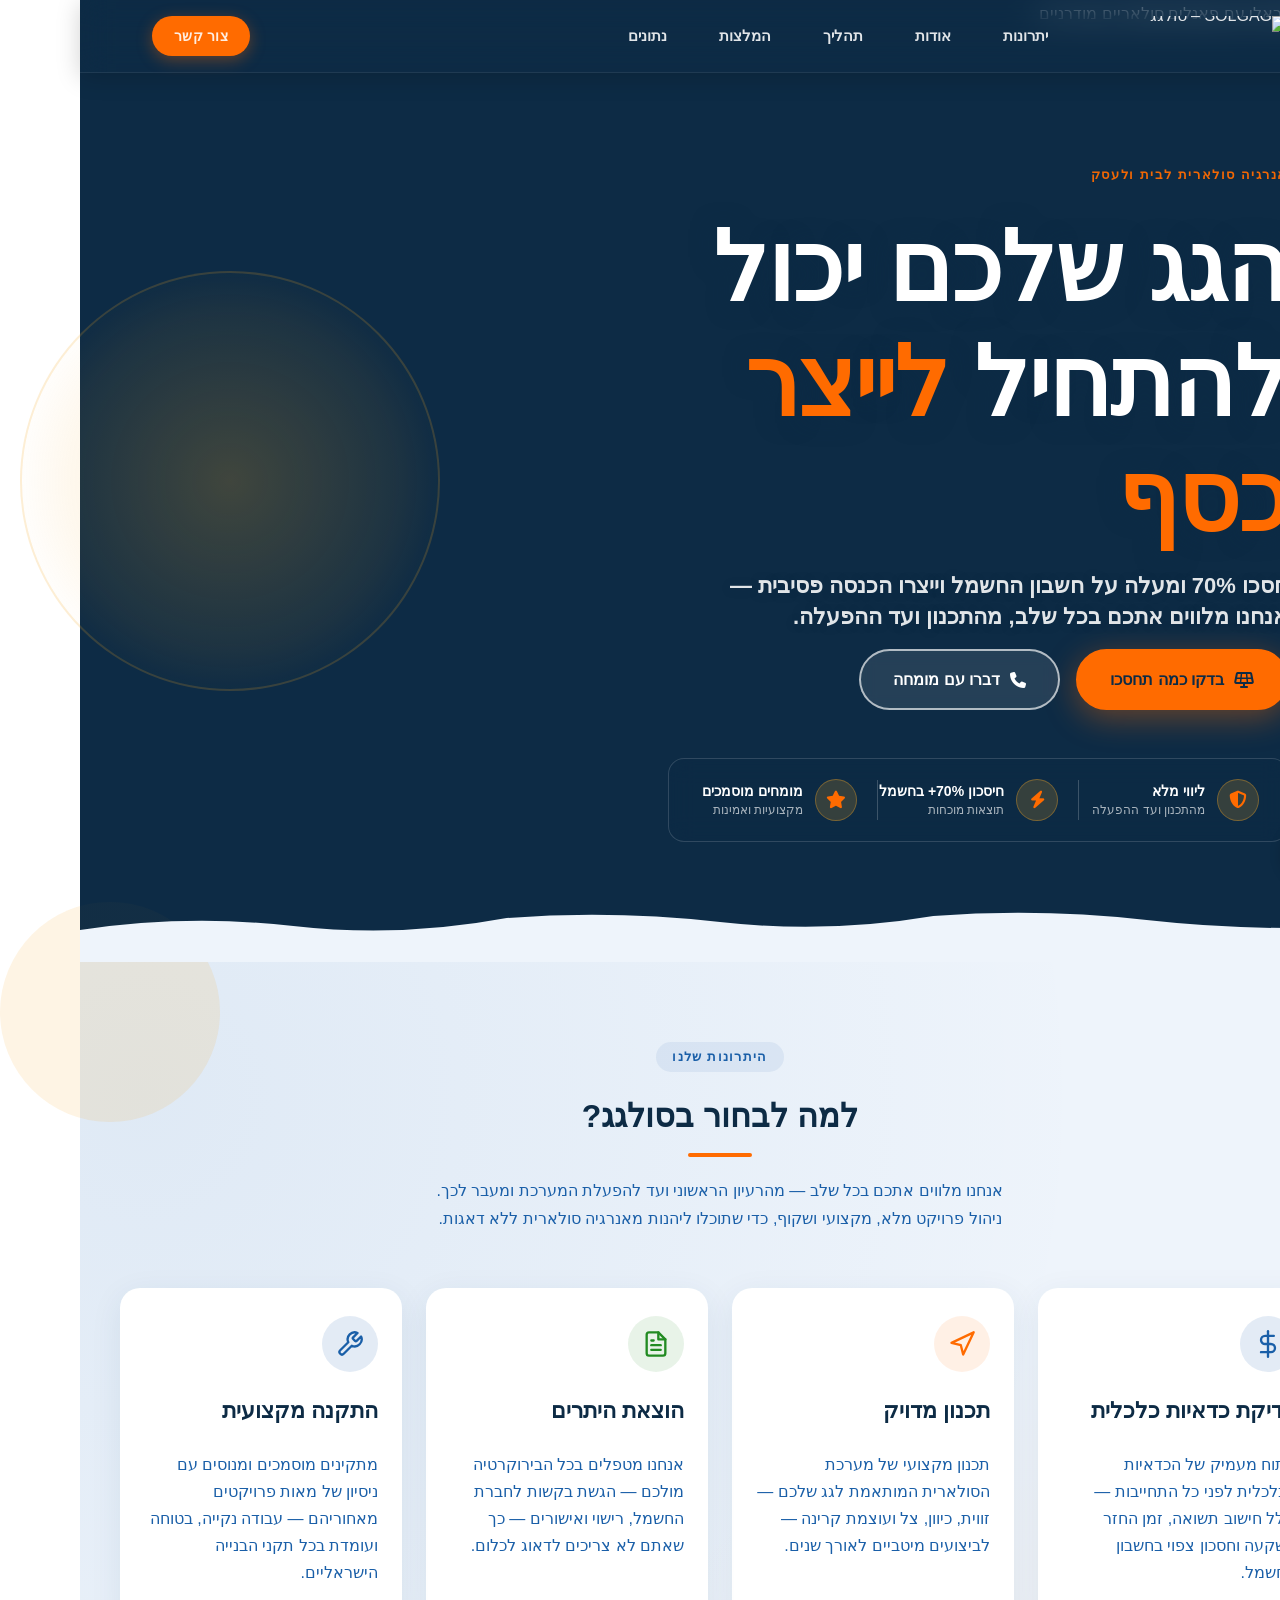
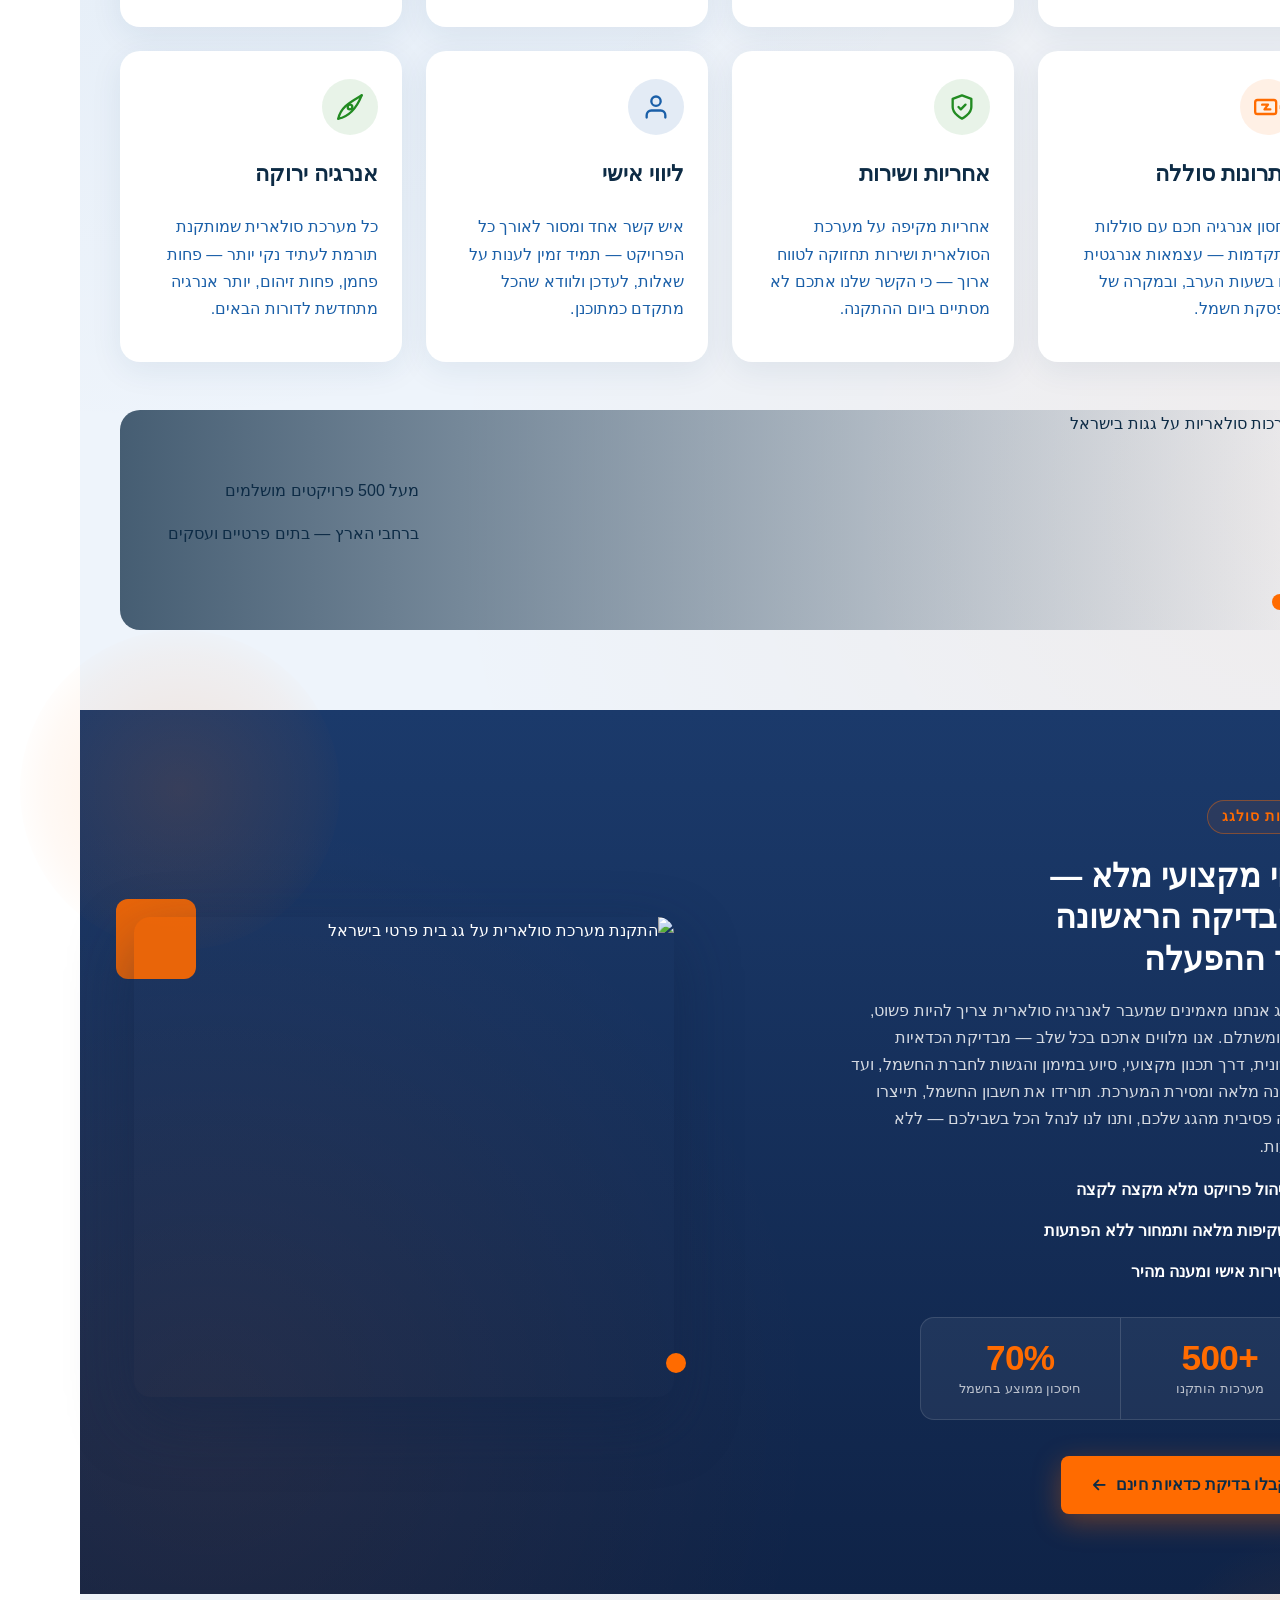
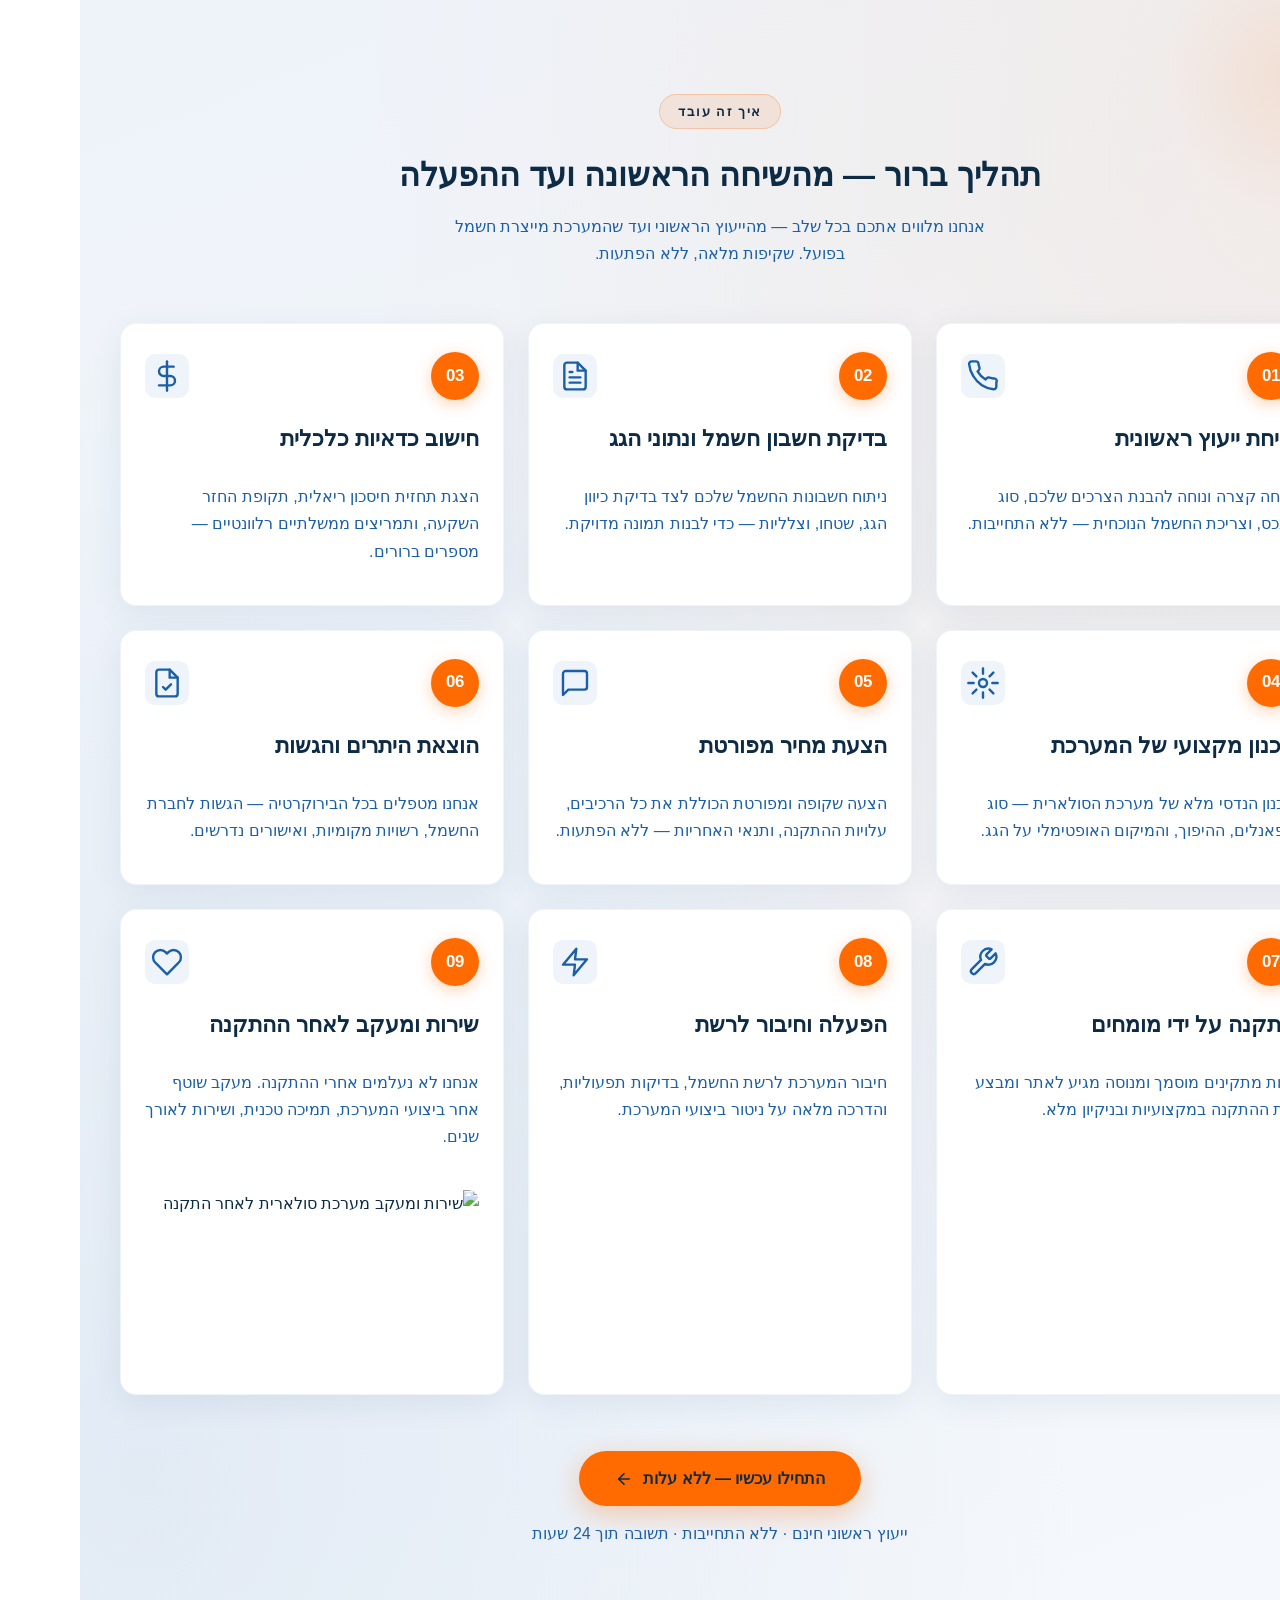
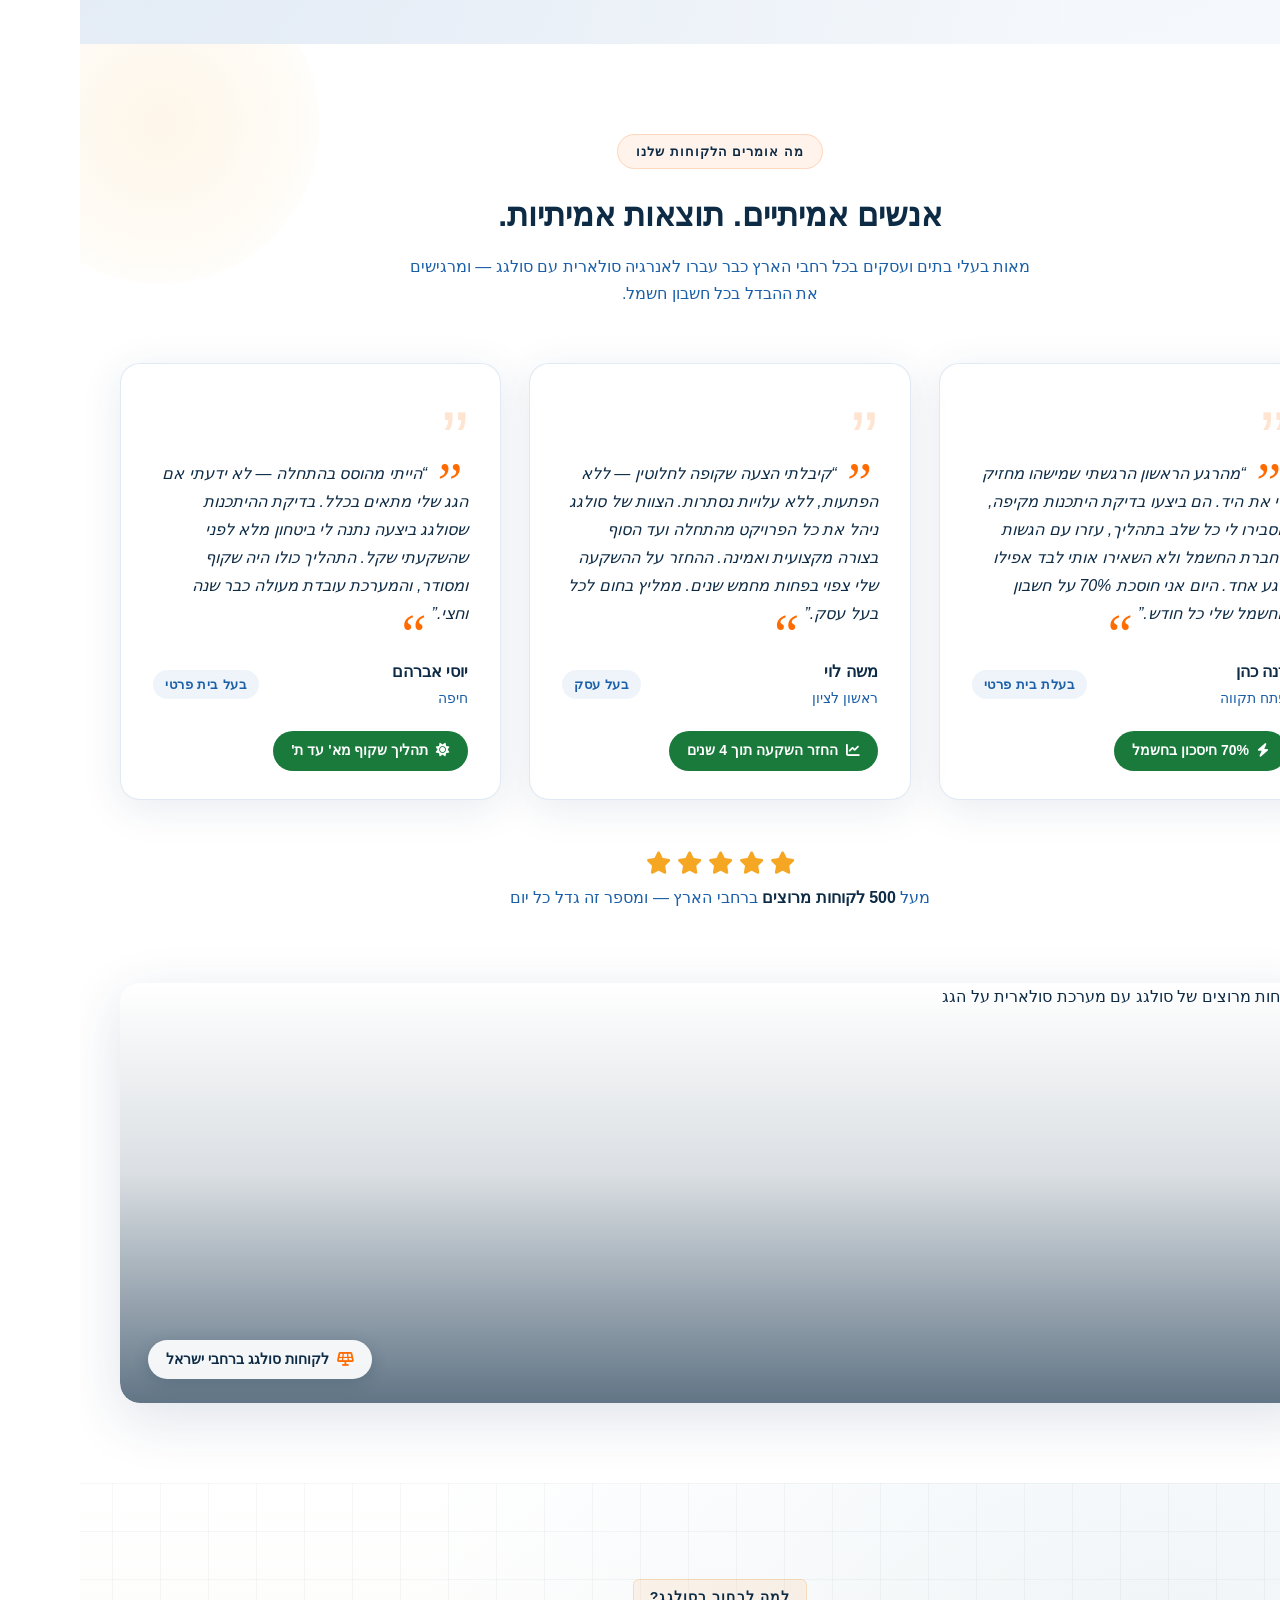
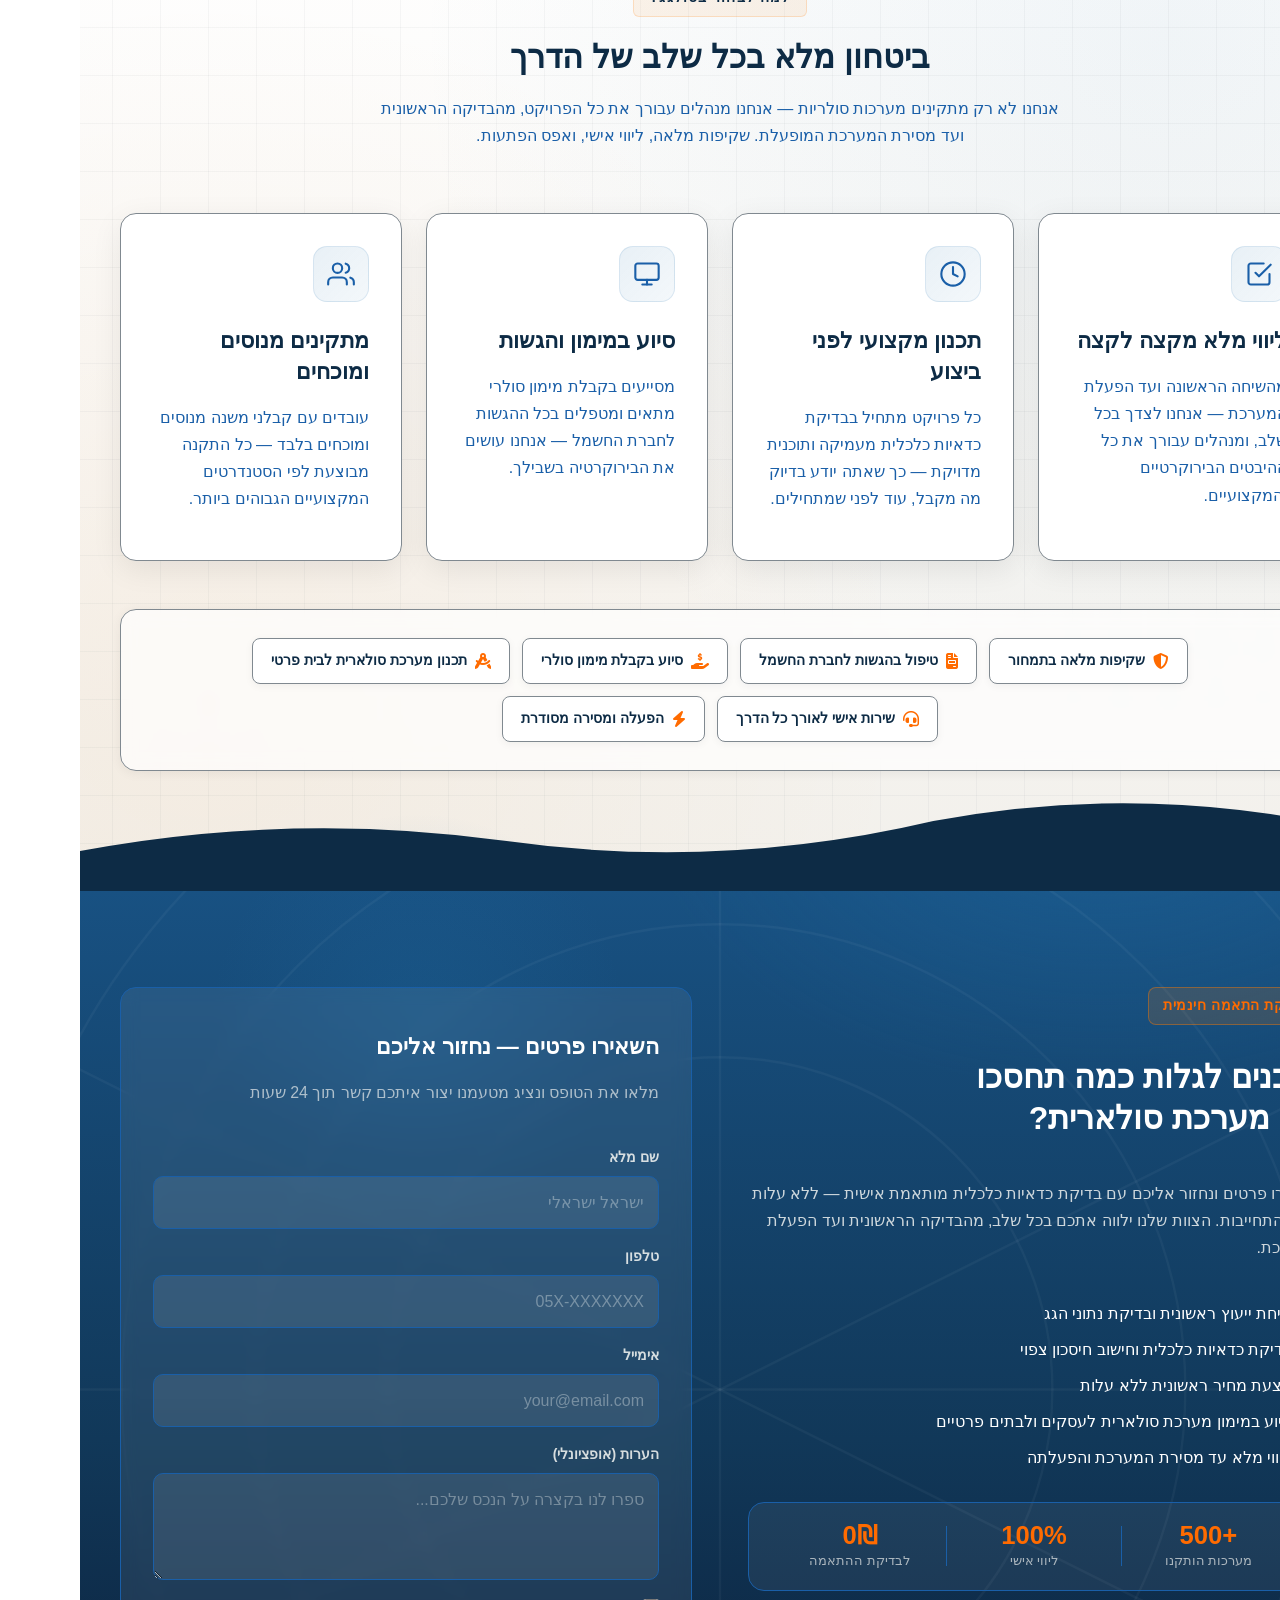
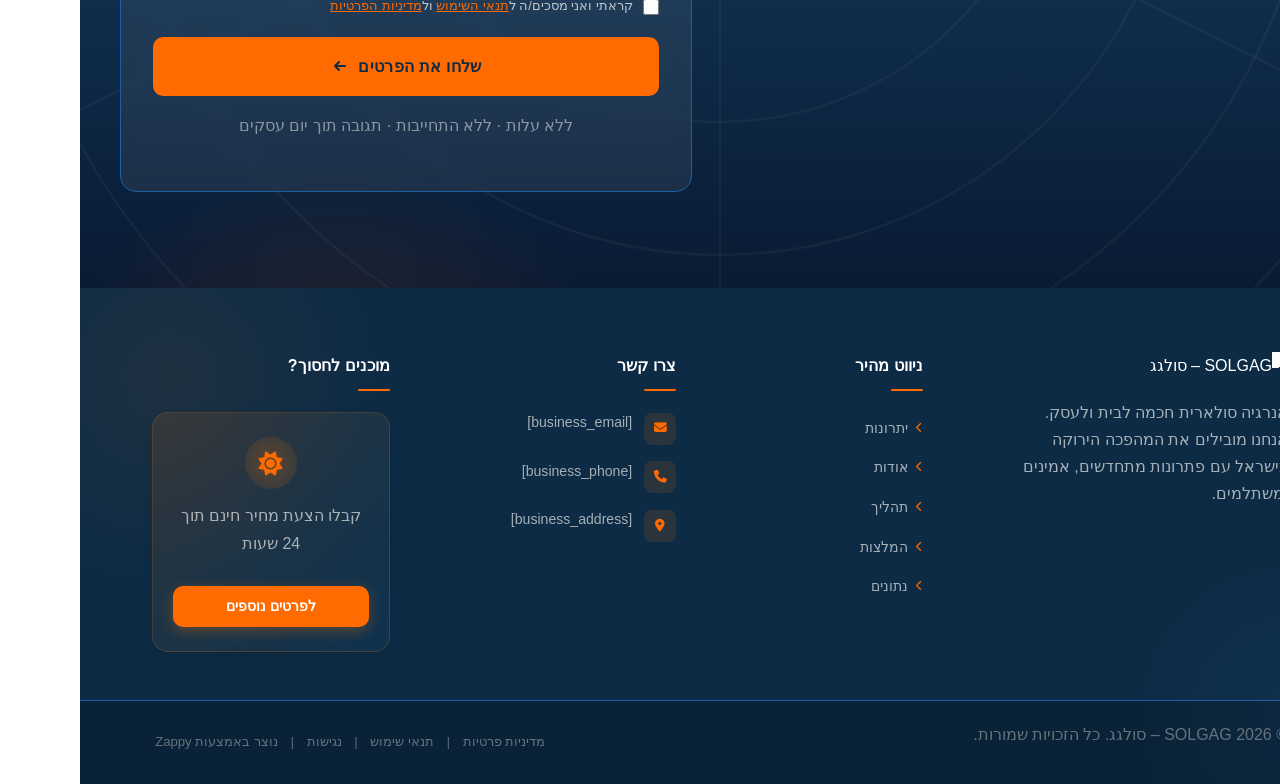
==== commit 7850ea04: "Background sync: Progressive GitHub Sync" ====
--- a/index.html
+++ b/index.html
@@ -1549,6 +1549,351 @@
     font-size: 2rem;
   }
 }
+</style>
+
+<style data-zappy-section-v2-css="true">
+/* V2 Regenerated Section CSS */
+.index-testimonials-section {
+  background: #FFFFFF;
+  color: var(--text-dark);
+  padding: 90px 20px 80px;
+  position: relative;
+  overflow: hidden;
+  direction: rtl;
+  font-family: 'Noto Sans Hebrew', 'Assistant', sans-serif;
+}
+
+/* Decorative sun motif */
+.index-testimonials-section .index-testimonials-sun-decor {
+  position: absolute;
+  top: -80px;
+  left: -80px;
+  width: 320px;
+  height: 320px;
+  border-radius: 50%;
+  background: radial-gradient(circle, rgba(245,166,35,0.10) 0%, rgba(245,166,35,0.04) 60%, transparent 80%);
+  pointer-events: none;
+  z-index: 0;
+  aria-hidden: true;
+}
+
+.index-testimonials-section .index-testimonials-container {
+  max-width: 1200px;
+  margin: 0 auto;
+  position: relative;
+  z-index: 1;
+}
+
+/* ── Header ── */
+.index-testimonials-section .index-testimonials-header {
+  text-align: center;
+  margin-bottom: 56px;
+  max-width: none !important;
+}
+
+.index-testimonials-section .index-testimonials-eyebrow {
+  display: inline-block;
+  font-size: 0.8rem;
+  font-weight: 700;
+  letter-spacing: 0.08em;
+  text-transform: uppercase;
+  color: var(--accent);
+  background: rgba(255,107,0,0.08);
+  border: 1px solid rgba(255,107,0,0.2);
+  border-radius: 100px;
+  padding: 6px 18px;
+  margin-bottom: 18px;
+}
+
+.index-testimonials-section .index-testimonials-title {
+  font-family: 'Noto Sans Hebrew', 'Simpler Pro', sans-serif;
+  font-size: 2rem;
+  font-weight: 700;
+  line-height: 1.3;
+  color: var(--secondary);
+  margin: 0 0 16px;
+  text-align: center;
+  max-width: none !important;
+}
+
+.index-testimonials-section .index-testimonials-subtitle {
+  font-size: 1rem;
+  line-height: 1.7;
+  color: var(--text-muted);
+  max-width: 640px;
+  margin: 0 auto;
+  text-align: center;
+}
+
+/* ── Cards Grid ── */
+.index-testimonials-section .index-testimonials-grid {
+  display: grid;
+  grid-template-columns: repeat(3, 1fr);
+  gap: 28px;
+  margin-bottom: 52px;
+  direction: rtl;
+}
+
+/* ── Single Card ── */
+.index-testimonials-section .index-testimonials-card {
+  background: #FFFFFF;
+  border: 1.5px solid rgba(26,95,168,0.13);
+  border-radius: 20px;
+  padding: 36px 32px 28px;
+  box-shadow: 0 8px 40px rgba(27,58,107,0.10);
+  display: flex;
+  flex-direction: column;
+  gap: 0;
+  position: relative;
+  transition: box-shadow 0.25s ease, transform 0.25s ease;
+  min-width: 0;
+}
+
+.index-testimonials-section .index-testimonials-card:hover {
+  box-shadow: 0 16px 56px rgba(27,58,107,0.16);
+  transform: translateY(-4px);
+}
+
+/* Decorative quote mark */
+.index-testimonials-section .index-testimonials-quote-mark {
+  font-family: Georgia, 'Times New Roman', serif;
+  font-size: 5rem;
+  line-height: 1;
+  color: rgba(255,107,0,0.18);
+  height: 48px;
+  margin-bottom: 12px;
+  user-select: none;
+  text-align: start;
+  display: block;
+}
+
+/* Quote text */
+.index-testimonials-section .index-testimonials-quote {
+  font-size: 1rem;
+  line-height: 1.75;
+  color: var(--text-dark);
+  font-style: italic;
+  margin: 0 0 24px;
+  flex: 1;
+  text-align: start;
+  border: none;
+  padding: 0;
+}
+
+/* Customer row */
+.index-testimonials-section .index-testimonials-customer {
+  display: flex;
+  flex-direction: row;
+  align-items: center;
+  justify-content: space-between;
+  margin-bottom: 20px;
+  gap: 8px;
+}
+
+.index-testimonials-section .index-testimonials-customer-info {
+  display: flex;
+  flex-direction: column;
+  gap: 2px;
+  text-align: start;
+}
+
+.index-testimonials-section .index-testimonials-customer-name {
+  font-size: 1rem;
+  font-weight: 700;
+  color: var(--secondary);
+  display: block;
+}
+
+.index-testimonials-section .index-testimonials-customer-location {
+  font-size: 0.875rem;
+  color: var(--text-muted);
+  display: block;
+}
+
+.index-testimonials-section .index-testimonials-customer-type {
+  font-size: 0.8rem;
+  font-weight: 600;
+  letter-spacing: 0.04em;
+  color: var(--primary);
+  background: rgba(26,95,168,0.07);
+  border-radius: 100px;
+  padding: 4px 12px;
+  white-space: nowrap;
+  flex-shrink: 0;
+}
+
+/* Result badge */
+.index-testimonials-section .index-testimonials-result-badge {
+  display: inline-flex;
+  align-items: center;
+  gap: 8px;
+  background: #1a7a3c;
+  color: #FFFFFF;
+  font-size: 0.875rem;
+  font-weight: 700;
+  border-radius: 100px;
+  padding: 8px 18px;
+  align-self: flex-start;
+  margin-top: auto;
+  direction: rtl;
+}
+
+.index-testimonials-section .index-testimonials-result-badge .fa {
+  font-size: 0.85rem;
+  flex-shrink: 0;
+}
+
+/* ── Social Proof Bar ── */
+.index-testimonials-section .index-testimonials-social-proof {
+  display: flex;
+  flex-direction: column;
+  align-items: center;
+  gap: 10px;
+  margin-bottom: 56px;
+  text-align: center;
+}
+
+.index-testimonials-section .index-testimonials-stars {
+  display: flex;
+  flex-direction: row;
+  gap: 6px;
+}
+
+.index-testimonials-section .index-testimonials-stars .fa {
+  color: #F5A623;
+  font-size: 1.4rem;
+}
+
+.index-testimonials-section .index-testimonials-social-text {
+  font-size: 1rem;
+  color: var(--text-muted);
+  text-align: center;
+  margin: 0;
+}
+
+.index-testimonials-section .index-testimonials-social-text strong {
+  color: var(--secondary);
+  font-weight: 700;
+}
+
+/* ── Supporting Image ── */
+.index-testimonials-section .index-testimonials-image-wrapper {
+  position: relative;
+  border-radius: 20px;
+  overflow: hidden;
+  box-shadow: 0 16px 56px rgba(27,58,107,0.14);
+  max-height: 420px;
+}
+
+.index-testimonials-section .index-testimonials-image {
+  width: 100%;
+  height: 420px;
+  object-fit: cover;
+  display: block;
+  border-radius: 20px;
+}
+
+.index-testimonials-section .index-testimonials-image-overlay {
+  position: absolute;
+  inset: 0;
+  background: linear-gradient(to top, rgba(13,43,69,0.65) 0%, rgba(13,43,69,0.15) 55%, transparent 100%);
+  border-radius: 20px;
+  pointer-events: none;
+  z-index: 1;
+}
+
+.index-testimonials-section .index-testimonials-image-caption {
+  position: absolute;
+  bottom: 24px;
+  inset-inline-end: 28px;
+  z-index: 2;
+}
+
+.index-testimonials-section .index-testimonials-caption-badge {
+  display: inline-flex;
+  align-items: center;
+  gap: 8px;
+  background: rgba(255,255,255,0.92);
+  color: var(--secondary);
+  font-size: 0.875rem;
+  font-weight: 700;
+  border-radius: 100px;
+  padding: 8px 18px;
+  box-shadow: 0 4px 16px rgba(13,43,69,0.18);
+  backdrop-filter: blur(6px);
+}
+
+.index-testimonials-section .index-testimonials-caption-badge .fa {
+  color: var(--accent);
+  font-size: 0.85rem;
+}
+
+/* ── TABLET ── */
+@media (max-width: 1024px) {
+  .index-testimonials-section .index-testimonials-grid {
+    grid-template-columns: repeat(2, 1fr);
+  }
+}
+
+/* ── MOBILE ── */
+@media (max-width: 768px) {
+  .index-testimonials-section {
+    padding: 60px 16px 56px;
+  }
+
+  .index-testimonials-section .index-testimonials-header {
+    margin-bottom: 36px;
+  }
+
+  .index-testimonials-section .index-testimonials-title {
+    font-size: 1.6rem;
+  }
+
+  .index-testimonials-section .index-testimonials-grid {
+    grid-template-columns: 1fr !important;
+    gap: 20px;
+  }
+
+  .index-testimonials-section .index-testimonials-card {
+    padding: 28px 22px 22px;
+  }
+
+  .index-testimonials-section .index-testimonials-quote-mark {
+    font-size: 3.5rem;
+    height: 36px;
+  }
+
+  .index-testimonials-section .index-testimonials-social-proof {
+    margin-bottom: 36px;
+  }
+
+  .index-testimonials-section .index-testimonials-image {
+    height: 240px;
+  }
+
+  .index-testimonials-section .index-testimonials-image-wrapper {
+    max-height: 240px;
+  }
+
+  .index-testimonials-section .index-testimonials-image-caption {
+    bottom: 14px;
+    inset-inline-end: 14px;
+  }
+
+  .index-testimonials-section .index-testimonials-sun-decor {
+    width: 200px;
+    height: 200px;
+    top: -40px;
+    left: -40px;
+  }
+
+  .index-testimonials-section .index-testimonials-customer {
+    flex-direction: column;
+    align-items: flex-start;
+    gap: 6px;
+  }
+}
+
 </style>
     <link rel="stylesheet" href="/styles.css">
 
@@ -2561,120 +2906,107 @@
 
 </section>
 
-<section data-band-index="4" id="testimonials" class="index-testimonials-section" data-layout-spec="בית-testimonials" dir="rtl">
-  <!-- Decorative radial glow -->
-  <div class="itm-glow-orb" aria-hidden="true"></div>
-  <!-- Grain texture overlay -->
-  <div class="itm-grain" aria-hidden="true"></div>
-
-  <div class="itm-container">
-    <!-- Section header -->
-    <div class="itm-header">
-      <p class="zappy-editable"><span class="itm-eyebrow">מה אומרים עלינו הלקוחות</span>
-      </p><h2 class="itm-title">אנשים אמיתיים. תוצאות אמיתיות.</h2>
-      <p class="itm-subtitle">מאות משפחות ועסקים בישראל כבר עברו את התהליך עם סולגג — ומספרים על החוויה</p>
+<section class="index-testimonials-section" data-layout-spec="בית-testimonials" dir="rtl" id="testimonials">
+  <div class="index-testimonials-container">
+
+    <!-- Section Header -->
+    <div class="index-testimonials-header">
+      <span class="index-testimonials-eyebrow">מה אומרים הלקוחות שלנו</span>
+      <h2 class="index-testimonials-title">אנשים אמיתיים. תוצאות אמיתיות.</h2>
+      <p class="index-testimonials-subtitle">מאות בעלי בתים ועסקים בכל רחבי הארץ כבר עברו לאנרגיה סולארית עם סולגג — ומרגישים את ההבדל בכל חשבון חשמל.</p>
     </div>
 
-    <!-- Testimonial grid -->
-    <div class="itm-grid" data-zappy-grid-align="start">
-
-      <!-- Card 1 — LARGE / Featured (start side) -->
-      <article class="itm-card itm-card--featured" data-grid-item-index="0">
-        <div class="itm-quote-mark" aria-hidden="true">
-          <svg data-no-icon-edit="true" aria-hidden="true" width="48" height="36" viewBox="0 0 48 36" fill="none" xmlns="http://www.w3.org/2000/svg">
-            <path d="M0 36V22.5C0 10.074 7.2 3.006 21.6 0L24 4.5C17.4 6.174 13.8 9.906 13.2 15.75H21.6V36H0ZM26.4 36V22.5C26.4 10.074 33.6 3.006 48 0L50.4 4.5C43.8 6.174 40.2 9.906 39.6 15.75H48V36H26.4Z" fill="currentColor" opacity="0.18"></path>
-          </svg>
-        </div>
-        <blockquote class="itm-quote">
-          <p>"פניתי לסולגג אחרי שניסיתי להתמצא לבד בכל הבירוקרטיה — ופשוט נשברתי. מהרגע הראשון הם הסבירו לי כל שלב, דאגו להגשות לחברת החשמל, ואפילו עזרו לי לסגור מימון נוח. לא הרגשתי לבד אף רגע בתהליך."</p>
+    <!-- Testimonial Cards Grid -->
+    <div class="index-testimonials-grid">
+
+      <!-- Card 1 -->
+      <article class="index-testimonials-card">
+        <div class="index-testimonials-quote-mark" aria-hidden="true">”</div>
+        <blockquote class="index-testimonials-quote">
+          “מהרגע הראשון הרגשתי שמישהו מחזיק לי את היד. הם ביצעו בדיקת היתכנות מקיפה, הסבירו לי כל שלב בתהליך, עזרו עם הגשות לחברת החשמל ולא השאירו אותי לבד אפילו רגע אחד. היום אני חוסכת 70% על חשבון החשמל שלי כל חודש.”
         </blockquote>
-        <footer class="itm-card-footer">
-          <div class="itm-avatar" aria-hidden="true">
-            <span>ד</span>
+        <div class="index-testimonials-customer">
+          <div class="index-testimonials-customer-info">
+            <strong class="index-testimonials-customer-name">דנה כהן</strong>
+            <span class="index-testimonials-customer-location">פתח תקווה</span>
           </div>
-          <div class="itm-client-info">
-            <strong class="itm-client-name">דנה כהן</strong>
-            <span class="itm-client-type">בעלת בית פרטי · פתח תקווה</span>
+          <span class="index-testimonials-customer-type">בעלת בית פרטי</span>
+        </div>
+        <div class="index-testimonials-result-badge">
+          <i class="fa fa-bolt" aria-hidden="true"></i>
+          70% חיסכון בחשמל
+        </div>
+      </article>
+
+      <!-- Card 2 -->
+      <article class="index-testimonials-card">
+        <div class="index-testimonials-quote-mark" aria-hidden="true">”</div>
+        <blockquote class="index-testimonials-quote">
+          “קיבלתי הצעה שקופה לחלוטין — ללא הפתעות, ללא עלויות נסתרות. הצוות של סולגג ניהל את כל הפרויקט מהתחלה ועד הסוף בצורה מקצועית ואמינה. ההחזר על ההשקעה שלי צפוי בפחות מחמש שנים. ממליץ בחום לכל בעל עסק.”
+        </blockquote>
+        <div class="index-testimonials-customer">
+          <div class="index-testimonials-customer-info">
+            <strong class="index-testimonials-customer-name">משה לוי</strong>
+            <span class="index-testimonials-customer-location">ראשון לציון</span>
           </div>
-        </footer>
-        <div class="itm-result-badge" >
-          <i class="fa-solid fa-bolt" aria-hidden="true" style="cursor: pointer;"></i>
-          חיסכון של כ-70% בחשבון החשמל
+          <span class="index-testimonials-customer-type">בעל עסק</span>
+        </div>
+        <div class="index-testimonials-result-badge">
+          <i class="fa fa-chart-line" aria-hidden="true"></i>
+          החזר השקעה תוך 4 שנים
         </div>
       </article>
 
-      <!-- Card 2 — Standard -->
-      <article class="itm-card" data-grid-item-index="1">
-        <div class="itm-quote-mark" aria-hidden="true">
-          <svg data-no-icon-edit="true" aria-hidden="true" width="36" height="28" viewBox="0 0 48 36" fill="none" xmlns="http://www.w3.org/2000/svg">
-            <path d="M0 36V22.5C0 10.074 7.2 3.006 21.6 0L24 4.5C17.4 6.174 13.8 9.906 13.2 15.75H21.6V36H0ZM26.4 36V22.5C26.4 10.074 33.6 3.006 48 0L50.4 4.5C43.8 6.174 40.2 9.906 39.6 15.75H48V36H26.4Z" fill="currentColor" opacity="0.18"></path>
-          </svg>
-        </div>
-        <blockquote class="itm-quote">
-          <p>"ניהלנו את כל הפרויקט דרך סולגג לעסק שלנו. ההצעה הייתה שקופה לחלוטין — ידענו בדיוק מה אנחנו משלמים ולמה. הצוות שלהם עשה את כל העבודה מול הרשויות, ואנחנו קיבלנו מערכת עובדת בלי כאב ראש."</p>
+      <!-- Card 3 -->
+      <article class="index-testimonials-card">
+        <div class="index-testimonials-quote-mark" aria-hidden="true">”</div>
+        <blockquote class="index-testimonials-quote">
+          “הייתי מהוסס בהתחלה — לא ידעתי אם הגג שלי מתאים בכלל. בדיקת ההיתכנות שסולגג ביצעה נתנה לי ביטחון מלא לפני שהשקעתי שקל. התהליך כולו היה שקוף ומסודר, והמערכת עובדת מעולה כבר שנה וחצי.”
         </blockquote>
-        <footer class="itm-card-footer">
-          <div class="itm-avatar" aria-hidden="true">
-            <span>מ</span>
+        <div class="index-testimonials-customer">
+          <div class="index-testimonials-customer-info">
+            <strong class="index-testimonials-customer-name">יוסי אברהם</strong>
+            <span class="index-testimonials-customer-location">חיפה</span>
           </div>
-          <div class="itm-client-info">
-            <strong class="itm-client-name">משה לוי</strong>
-            <span class="itm-client-type">בעל עסק · ראשון לציון</span>
-          </div>
-        </footer>
-        <div class="itm-result-badge">
-          <i class="fa-solid fa-chart-line" aria-hidden="true" data-element-type="icon" data-element-id="icon-1778578508841-mge571jkq" data-icon-type="fontawesome" style="pointer-events: auto; cursor: pointer;"></i>
-          החזר השקעה תוך פחות מ-5 שנים
+          <span class="index-testimonials-customer-type">בעל בית פרטי</span>
+        </div>
+        <div class="index-testimonials-result-badge">
+          <i class="fa fa-sun" aria-hidden="true"></i>
+          תהליך שקוף מא' עד ת'
         </div>
       </article>
 
-      <!-- Card 3 — Standard -->
-      <article class="itm-card" data-grid-item-index="2">
-        <div class="itm-quote-mark" aria-hidden="true">
-          <svg data-no-icon-edit="true" aria-hidden="true" width="36" height="28" viewBox="0 0 48 36" fill="none" xmlns="http://www.w3.org/2000/svg">
-            <path d="M0 36V22.5C0 10.074 7.2 3.006 21.6 0L24 4.5C17.4 6.174 13.8 9.906 13.2 15.75H21.6V36H0ZM26.4 36V22.5C26.4 10.074 33.6 3.006 48 0L50.4 4.5C43.8 6.174 40.2 9.906 39.6 15.75H48V36H26.4Z" fill="currentColor" opacity="0.18"></path>
-          </svg>
-        </div>
-        <blockquote class="itm-quote">
-          <p>"הדבר שהכי הפתיע אותי היה בדיקת הכדאיות הכלכלית שעשו לפני שהתחלנו — לא ניסו למכור לי כלום, פשוט הציגו עובדות. זה נתן לי ביטחון מלא לפני שחתמתי. ממליץ בחום לכל מי שמהסס."</p>
-        </blockquote>
-        <footer class="itm-card-footer">
-          <div class="itm-avatar" aria-hidden="true">
-            <span>י</span>
-          </div>
-          <div class="itm-client-info">
-            <strong class="itm-client-name">יוסי אברהם</strong>
-            <span class="itm-client-type">בעל בית פרטי · חיפה</span>
-          </div>
-        </footer>
-        <div class="itm-result-badge">
-          <i class="fa-solid fa-shield-halved" aria-hidden="true" data-element-type="icon" data-element-id="icon-1778578508841-c5p86062n" data-icon-type="fontawesome" style="pointer-events: auto; cursor: pointer;"></i>
-          תהליך שקוף מהייעוץ ועד ההפעלה
-        </div>
-      </article>
-
     </div>
-    <!-- /grid -->
-
-    <!-- Stars row -->
-    <div class="itm-stars-row" aria-label="דירוג 5 כוכבים">
-      <i class="fa-solid fa-star" aria-hidden="true" data-element-type="icon" data-element-id="icon-1778578508841-ge765rqnx" data-icon-type="fontawesome"></i>
-      <i class="fa-solid fa-star" aria-hidden="true" data-element-type="icon" data-element-id="icon-1778578508841-86c4t95fc" data-icon-type="fontawesome"></i>
-      <i class="fa-solid fa-star" aria-hidden="true" data-element-type="icon" data-element-id="icon-1778578508841-n4269od7z" data-icon-type="fontawesome"></i>
-      <i class="fa-solid fa-star" aria-hidden="true" data-element-type="icon" data-element-id="icon-1778578508841-zkdhvlkii" data-icon-type="fontawesome"></i>
-      <i class="fa-solid fa-star" aria-hidden="true" data-element-type="icon" data-element-id="icon-1778578508841-hrtktdco9" data-icon-type="fontawesome"></i>
-      <span>מעל 200 לקוחות מרוצים ברחבי הארץ</span>
+
+    <!-- Social Proof Bar -->
+    <div class="index-testimonials-social-proof">
+      <div class="index-testimonials-stars" aria-label="דירוג 5 כוכבים">
+        <i class="fa fa-star" aria-hidden="true"></i>
+        <i class="fa fa-star" aria-hidden="true"></i>
+        <i class="fa fa-star" aria-hidden="true"></i>
+        <i class="fa fa-star" aria-hidden="true"></i>
+        <i class="fa fa-star" aria-hidden="true"></i>
+      </div>
+      <p class="index-testimonials-social-text">מעל <strong>500 לקוחות מרוצים</strong> ברחבי הארץ — ומספר זה גדל כל יום</p>
     </div>
 
+    <!-- Supporting Image -->
+    <div class="index-testimonials-image-wrapper">
+      <img data-context="Happy Israeli homeowner family standing in front of their house with solar panels installed on the rooftop, smiling and looking satisfied. Mediterranean-style Israeli home exterior, sunny day, clear blue sky, rooftop covered with modern black solar panels. Warm, authentic, editorial photography style." width="1100" height="420" src="/assets/solgag-section-בית-testimonials-index-testimonials-image-1.webp" alt="לקוחות מרוצים של סולגג עם מערכת סולארית על הגג" class="index-testimonials-image">
+      <div class="index-testimonials-image-overlay" aria-hidden="true"></div>
+      <div class="index-testimonials-image-caption">
+        <span class="index-testimonials-caption-badge">
+          <i class="fa fa-solar-panel" aria-hidden="true"></i>
+          לקוחות סולגג ברחבי ישראל
+        </span>
+      </div>
+    </div>
+
   </div>
-  <!-- /container -->
-
-  <!-- Bottom torn-paper divider → transitions to light stats section -->
-  <div class="itm-divider-wrapper">
-    <svg data-no-icon-edit="true" aria-hidden="true" viewBox="0 0 1200 72" preserveAspectRatio="none" xmlns="http://www.w3.org/2000/svg">
-      <path d="M0,72 L0,38 Q30,32 60,40 T120,34 Q160,38 200,30 T280,36 Q320,30 370,38 T450,32 Q490,38 540,30 T620,36 Q660,30 710,38 T790,32 Q840,38 890,30 T970,36 Q1010,30 1060,38 T1140,32 Q1170,36 1200,30 L1200,72 Z" fill="#F2F0EB"></path>
-    </svg>
-  </div>
+
+  <!-- Decorative sun motif -->
+  <div class="index-testimonials-sun-decor" aria-hidden="true"></div>
+
 </section>
 
 <section data-band-index="5" id="stats" class="index-stats-section" data-layout-spec="בית-stats" dir="rtl">
--- a/styles.css
+++ b/styles.css
@@ -2614,316 +2614,44 @@
 }
 
 /* testimonials */
-.index-testimonials-section {
-  position: relative;
-  overflow: visible;
-  direction: rtl;
-  background-color: #0D2B45;
-  background-image:
-    radial-gradient(ellipse 70% 60% at 60% 20%, rgba(31,111,168,0.28) 0%, transparent 65%),
-    radial-gradient(ellipse 40% 50% at 10% 80%, rgba(31,111,168,0.12) 0%, transparent 60%),
-    linear-gradient(180deg, #185182 0%, #113859 100%);
-  color: var(--text-light);
-  padding: 96px 24px 144px;
-  font-family: 'Rubik', sans-serif;
-}
 
 /* ── Grain texture ── */
-.index-testimonials-section .itm-grain {
-  position: absolute;
-  inset: 0;
-  background-image: url("data:image/svg+xml,%3Csvg xmlns='http://www.w3.org/2000/svg' width='200' height='200'%3E%3Cfilter id='n'%3E%3CfeTurbulence type='fractalNoise' baseFrequency='0.75' numOctaves='4' stitchTiles='stitch'/%3E%3C/filter%3E%3Crect width='200' height='200' filter='url(%23n)' opacity='0.045'/%3E%3C/svg%3E");
-  pointer-events: none;
-  z-index: 0;
-}
 
 /* ── Radial glow orb ── */
-.index-testimonials-section .itm-glow-orb {
-  position: absolute;
-  top: -80px;
-  inset-inline-end: 8%;
-  width: 480px;
-  height: 480px;
-  background: radial-gradient(circle, rgba(31,111,168,0.22) 0%, transparent 70%);
-  pointer-events: none;
-  z-index: 0;
-  border-radius: 50%;
-}
 
 /* ── Container ── */
-.index-testimonials-section .itm-container {
-  position: relative;
-  z-index: 1;
-  max-width: 1200px;
-  margin: 0 auto;
-}
 
 /* ── Header ── */
-.index-testimonials-section .itm-header {
-  text-align: center;
-  margin-bottom: 56px;
-}
-
-.index-testimonials-section .itm-eyebrow {
-  display: inline-block;
-  font-size: 0.8rem;
-  font-weight: 700;
-  letter-spacing: 0.1em;
-  text-transform: uppercase;
-  color: var(--accent);
-  margin-bottom: 14px;
-  padding: 6px 16px;
-  border: 1px solid rgba(255,122,0,0.35);
-  border-radius: 6px;
-  background: rgba(255,122,0,0.08);
-}
-
-.index-testimonials-section .itm-title {
-  font-family: 'Rubik', sans-serif;
-  font-size: 2rem;
-  font-weight: 700;
-  line-height: 1.3;
-  color: var(--text-light);
-  margin: 0 0 16px;
-}
-
-.index-testimonials-section .itm-subtitle {
-  font-size: 1rem;
-  line-height: 1.7;
-  color: rgba(247,248,245,0.72);
-  max-width: 580px;
-  margin: 0 auto;
-}
 
 /* ── Grid ── */
-.index-testimonials-section .itm-grid {
-  display: grid;
-  grid-template-columns: 1.45fr 1fr 1fr;
-  gap: 24px;
-  align-items: start;
-  direction: rtl;
-}
 
 /* ── Card base ── */
-.index-testimonials-section .itm-card {
-  position: relative;
-  background: rgba(255,255,255,0.06);
-  backdrop-filter: blur(12px);
-  -webkit-backdrop-filter: blur(12px);
-  border: 1px solid rgba(255,255,255,0.12);
-  border-radius: 16px;
-  padding: 32px;
-  display: flex;
-  flex-direction: column;
-  gap: 16px;
-  transition: transform 0.25s ease, box-shadow 0.25s ease;
-  box-shadow: 0 8px 30px rgba(0,0,0,0.22);
-}
-
-.index-testimonials-section .itm-card:hover {
-  transform: translateY(-4px);
-  box-shadow: 0 16px 48px rgba(27,58,107,0.32);
-}
 
 /* ── Featured card ── */
-.index-testimonials-section .itm-card--featured {
-  background: rgba(31,111,168,0.16);
-  border-color: rgba(31,111,168,0.35);
-  box-shadow: 0 8px 30px rgba(0,0,0,0.28), 0 0 0 1px rgba(31,111,168,0.2);
-}
-
-.index-testimonials-section .itm-card--featured .itm-quote p {
-  font-size: 1.05rem;
-  line-height: 1.75;
-}
 
 /* ── Quote mark ── */
-.index-testimonials-section .itm-quote-mark {
-  color: var(--accent);
-  line-height: 1;
-  margin-bottom: -4px;
-}
 
 /* ── Quote text ── */
-.index-testimonials-section .itm-quote {
-  margin: 0;
-  flex: 1;
-}
-
-.index-testimonials-section .itm-quote p {
-  margin: 0;
-  font-size: 1rem;
-  line-height: 1.75;
-  color: rgba(247,248,245,0.9);
-  font-style: italic;
-}
 
 /* ── Card footer ── */
-.index-testimonials-section .itm-card-footer {
-  display: flex;
-  flex-direction: row;
-  align-items: center;
-  gap: 12px;
-  padding-top: 8px;
-  border-top: 1px solid rgba(255,255,255,0.1);
-}
 
 /* ── Avatar ── */
-.index-testimonials-section .itm-avatar {
-  width: 44px;
-  height: 44px;
-  min-width: 44px;
-  border-radius: 50%;
-  background: linear-gradient(135deg, var(--primary) 0%, #113859 100%);
-  border: 2px solid rgba(255,122,0,0.5);
-  display: flex;
-  align-items: center;
-  justify-content: center;
-  font-size: 1.1rem;
-  font-weight: 700;
-  color: var(--text-light);
-}
 
 /* ── Client info ── */
-.index-testimonials-section .itm-client-info {
-  display: flex;
-  flex-direction: column;
-  gap: 3px;
-  text-align: start;
-}
-
-.index-testimonials-section .itm-client-name {
-  font-size: 0.95rem;
-  font-weight: 700;
-  color: var(--text-light);
-  line-height: 1.3;
-}
-
-.index-testimonials-section .itm-client-type {
-  font-size: 0.8rem;
-  color: rgba(247,248,245,0.55);
-  line-height: 1.4;
-}
 
 /* ── Result badge ── */
-.index-testimonials-section .itm-result-badge {
-  display: inline-flex;
-  flex-direction: row;
-  align-items: center;
-  gap: 8px;
-  background: rgba(255,122,0,0.12);
-  border: 1px solid rgba(255,122,0,0.28);
-  border-radius: 8px;
-  padding: 8px 14px;
-  font-size: 0.8rem;
-  font-weight: 700;
-  color: var(--accent);
-  line-height: 1.4;
-  width: fit-content;
-}
-
-.index-testimonials-section .itm-result-badge i {
-  font-size: 0.85rem;
-  flex-shrink: 0;
-}
 
 /* ── Stars row ── */
-.index-testimonials-section .itm-stars-row {
-  display: flex;
-  flex-direction: row;
-  align-items: center;
-  justify-content: center;
-  gap: 8px;
-  margin-top: 48px;
-  color: var(--accent);
-  font-size: 1.1rem;
-}
-
-.index-testimonials-section .itm-stars-row span {
-  font-size: 0.875rem;
-  font-weight: 600;
-  color: rgba(247,248,245,0.65);
-  margin-inline-start: 8px;
-}
 
 /* ── Bottom torn-paper divider ── */
-.index-testimonials-section .itm-divider-wrapper {
-  position: absolute;
-  bottom: 0;
-  left: 0;
-  width: 100%;
-  height: 72px;
-  pointer-events: none;
-  z-index: 5;
-}
-
-.index-testimonials-section .itm-divider-wrapper svg {
-  display: block;
-  width: 100%;
-  height: 100%;
-}
 
 /* ══════════════════════════════════════
    RESPONSIVE — TABLET
 ══════════════════════════════════════ */
-@media (max-width: 1024px) {
-  .index-testimonials-section .itm-grid {
-    grid-template-columns: 1fr 1fr;
-  }
-
-  .index-testimonials-section .itm-card--featured {
-    grid-column: 1 / -1;
-  }
-}
 
 /* ══════════════════════════════════════
    RESPONSIVE — MOBILE
 ══════════════════════════════════════ */
-@media (max-width: 768px) {
-  .index-testimonials-section {
-    padding: 56px 16px 112px;
-  }
-
-  .index-testimonials-section .itm-glow-orb {
-    width: 280px;
-    height: 280px;
-    top: -40px;
-    inset-inline-end: -40px;
-  }
-
-  .index-testimonials-section .itm-header {
-    margin-bottom: 36px;
-  }
-
-  .index-testimonials-section .itm-title {
-    font-size: 1.6rem;
-  }
-
-  .index-testimonials-section .itm-grid {
-    grid-template-columns: 1fr !important;
-    gap: 16px;
-  }
-
-  .index-testimonials-section .itm-card--featured {
-    grid-column: auto !important;
-  }
-
-  .index-testimonials-section .itm-card {
-    padding: 24px 20px;
-  }
-
-  .index-testimonials-section .itm-stars-row {
-    flex-wrap: wrap;
-    gap: 6px;
-    margin-top: 32px;
-  }
-
-  .index-testimonials-section .itm-stars-row span {
-    width: 100%;
-    text-align: center;
-    margin-inline-start: 0;
-  }
-}
 
 /* stats */
 .index-stats-section {
@@ -5982,6 +5710,724 @@
     font-size: 2rem;
   }
 }
+
+.navbar {
+  position: fixed !important;
+  top: 0;
+  left: 0;
+  right: 0;
+  z-index: 1000;
+  background: rgba(13, 43, 69, 0.97) !important;
+  backdrop-filter: blur(16px) !important;
+  border-bottom: 1px solid rgba(255,255,255,0.08) !important;
+  box-shadow: 0 4px 24px rgba(0,0,0,0.18) !important;
+  transition: background 0.3s ease, box-shadow 0.3s ease !important;
+  padding: 0 !important;
+  min-height: 72px !important;
+}
+
+.navbar .nav-container {
+  max-width: 1200px;
+  margin: 0 auto;
+  padding: 0 32px;
+  display: flex !important;
+  align-items: center !important;
+  justify-content: space-between !important;
+  min-height: 72px !important;
+  gap: 24px;
+}
+
+.navbar .nav-right-group {
+  display: flex !important;
+  align-items: center !important;
+  gap: 40px !important;
+  flex-shrink: 0;
+}
+
+.navbar .logo-link img.logo {
+  height: 44px !important;
+  width: auto !important;
+}
+
+.navbar .nav-menu {
+  display: flex !important;
+  align-items: center !important;
+  gap: 8px !important;
+  list-style: none !important;
+  margin: 0 !important;
+  padding: 0 !important;
+}
+
+.navbar .nav-menu li a {
+  font-family: 'Noto Sans Hebrew', 'Assistant', sans-serif !important;
+  font-size: 0.92rem !important;
+  font-weight: 600 !important;
+  color: rgba(255,255,255,0.88) !important;
+  text-decoration: none !important;
+  padding: 8px 14px !important;
+  border-radius: 8px !important;
+  transition: color 0.2s ease, background 0.2s ease !important;
+  white-space: nowrap !important;
+}
+
+.navbar .nav-menu li a:hover {
+  color: var(--accent-color) !important;
+  background: rgba(255,107,0,0.10) !important;
+}
+
+.navbar .nav-phone {
+  display: flex !important;
+  align-items: center !important;
+  gap: 8px !important;
+  color: rgba(255,255,255,0.88) !important;
+  font-family: 'Noto Sans Hebrew', 'Assistant', sans-serif !important;
+  font-size: 0.92rem !important;
+  font-weight: 600 !important;
+  text-decoration: none !important;
+  white-space: nowrap !important;
+  padding: 6px 12px !important;
+  border-radius: 8px !important;
+  transition: color 0.2s ease !important;
+  letter-spacing: 0.02em;
+}
+
+.navbar .nav-phone:hover {
+  color: var(--accent-color) !important;
+}
+
+.navbar .nav-phone i {
+  font-size: 0.85rem !important;
+  color: var(--accent-color) !important;
+}
+
+.navbar .nav-cta-container {
+  display: flex !important;
+  align-items: center !important;
+  gap: 12px !important;
+  flex-shrink: 0 !important;
+}
+
+.navbar .nav-cta-btn {
+  display: inline-flex !important;
+  align-items: center !important;
+  gap: 8px !important;
+  background: var(--accent-color) !important;
+  color: var(--background-color) !important;
+  font-family: 'Noto Sans Hebrew', 'Assistant', sans-serif !important;
+  font-size: 0.9rem !important;
+  font-weight: 700 !important;
+  padding: 10px 22px !important;
+  border-radius: 100px !important;
+  text-decoration: none !important;
+  border: none !important;
+  box-shadow: 0 4px 16px rgba(255,107,0,0.35) !important;
+  transition: background 0.2s ease, transform 0.2s ease, box-shadow 0.2s ease !important;
+  white-space: nowrap !important;
+}
+
+.navbar .nav-cta-btn:hover {
+  background: #e05e00 !important;
+  transform: translateY(-2px) !important;
+  box-shadow: 0 8px 24px rgba(255,107,0,0.45) !important;
+}
+
+.navbar .nav-menu > li > a {
+  color: rgba(255,255,255,0.88) !important;
+}
+
+.navbar .nav-menu > .nav-item > a {
+  color: rgba(255,255,255,0.88) !important;
+}
+
+.navbar .navbar-nav .nav-link {
+  color: rgba(255,255,255,0.88) !important;
+}
+
+.navbar .dropdown-menu li a {
+  color: rgba(255,255,255,0.88) !important;
+}
+
+.navbar .dropdown-menu .dropdown-item {
+  color: rgba(255,255,255,0.88) !important;
+}
+
+.navbar .sub-menu li a {
+  color: rgba(255,255,255,0.88) !important;
+}
+
+.navbar .nav-menu .sub-menu a {
+  color: rgba(255,255,255,0.88) !important;
+}
+
+.navbar .nav-menu .sub-menu li a {
+  color: rgba(255,255,255,0.88) !important;
+}
+
+.navbar .zappy-products-dropdown .sub-menu a {
+  color: rgba(255,255,255,0.88) !important;
+}
+
+nav.navbar .sub-menu li a {
+  color: rgba(255,255,255,0.88) !important;
+}
+
+.navbar .nav-search-box .nav-search-input {
+  color: rgba(255,255,255,0.88) !important;
+}
+
+.navbar .cart-link.nav-cart {
+  color: rgba(255,255,255,0.88) !important;
+}
+
+.navbar .login-link.nav-login {
+  color: rgba(255,255,255,0.88) !important;
+}
+
+.navbar .cart-link.nav-cart svg {
+  color: rgba(255,255,255,0.88) !important;
+}
+
+.navbar .login-link.nav-login svg {
+  color: rgba(255,255,255,0.88) !important;
+}
+
+.navbar.scrolled ~ .zappy-catalog-menu .catalog-menu-item {
+  color: rgba(255,255,255,0.88) !important;
+}
+
+.navbar.scrolled ~ .zappy-catalog-menu .catalog-menu-all {
+  color: rgba(255,255,255,0.88) !important;
+}
+
+.navbar.scrolled ~ #zappy-catalog-menu .catalog-menu-item {
+  color: rgba(255,255,255,0.88) !important;
+}
+
+.navbar.scrolled ~ #zappy-catalog-menu .catalog-menu-all {
+  color: rgba(255,255,255,0.88) !important;
+}
+
+.navbar.scrolled .nav-menu > li > a {
+  color: rgba(255,255,255,0.88) !important;
+}
+
+.navbar.scrolled .nav-menu > .nav-item > a {
+  color: rgba(255,255,255,0.88) !important;
+}
+
+.navbar.scrolled .nav-link {
+  color: rgba(255,255,255,0.88) !important;
+}
+
+.navbar.scrolled a:not(.nav-cta-btn) {
+  color: rgba(255,255,255,0.88) !important;
+}
+
+.navbar.scrolled .navbar-brand {
+  color: rgba(255,255,255,0.88) !important;
+}
+
+.navbar.scrolled .navbar-brand a {
+  color: rgba(255,255,255,0.88) !important;
+}
+
+.navbar.scrolled .dropdown-toggle {
+  color: rgba(255,255,255,0.88) !important;
+}
+
+.navbar.scrolled .mobile-hamburger-btn {
+  color: rgba(255,255,255,0.88) !important;
+}
+
+.navbar.scrolled .mobile-close-btn {
+  color: rgba(255,255,255,0.88) !important;
+}
+
+.navbar.scrolled .phone-header-btn {
+  color: rgba(255,255,255,0.88) !important;
+}
+
+.navbar.scrolled .mobile-toggle {
+  color: rgba(255,255,255,0.88) !important;
+}
+
+.navbar.scrolled .mobile-toggle svg {
+  color: rgba(255,255,255,0.88) !important;
+}
+
+.navbar.scrolled .mobile-hamburger-btn svg {
+  color: rgba(255,255,255,0.88) !important;
+}
+
+.navbar.scrolled .mobile-close-btn svg {
+  color: rgba(255,255,255,0.88) !important;
+}
+
+.navbar.scrolled .phone-header-btn svg {
+  color: rgba(255,255,255,0.88) !important;
+}
+
+.navbar.scrolled .navbar-brand svg {
+  color: rgba(255,255,255,0.88) !important;
+}
+
+.navbar.scrolled .logo-link svg {
+  color: rgba(255,255,255,0.88) !important;
+}
+
+.navbar.scrolled .nav-search-btn {
+  color: rgba(255,255,255,0.88) !important;
+}
+
+.navbar.scrolled .cart-link.nav-cart {
+  color: rgba(255,255,255,0.88) !important;
+}
+
+.navbar.scrolled .login-link.nav-login {
+  color: rgba(255,255,255,0.88) !important;
+}
+
+.navbar.scrolled .nav-search-toggle {
+  color: rgba(255,255,255,0.88) !important;
+}
+
+.navbar.scrolled .search-toggle {
+  color: rgba(255,255,255,0.88) !important;
+}
+
+.navbar .nav-link {
+  color: rgba(255,255,255,0.88) !important;
+}
+
+.navbar a:not(.nav-cta-btn) {
+  color: rgba(255,255,255,0.88) !important;
+}
+
+.navbar .navbar-brand {
+  color: rgba(255,255,255,0.88) !important;
+}
+
+.navbar .navbar-brand a {
+  color: rgba(255,255,255,0.88) !important;
+}
+
+.navbar .dropdown-toggle {
+  color: rgba(255,255,255,0.88) !important;
+}
+
+.navbar .mobile-hamburger-btn {
+  color: rgba(255,255,255,0.88) !important;
+}
+
+.navbar .mobile-close-btn {
+  color: rgba(255,255,255,0.88) !important;
+}
+
+.navbar .sub-menu a {
+  color: rgba(255,255,255,0.88) !important;
+}
+
+.navbar .mobile-submenu-toggle {
+  color: rgba(255,255,255,0.88) !important;
+}
+
+.navbar .phone-header-btn {
+  color: rgba(255,255,255,0.88) !important;
+}
+
+.navbar .nav-search-input {
+  color: rgba(255,255,255,0.88) !important;
+}
+
+.navbar .nav-search-input::placeholder {
+  color: rgba(255,255,255,0.88) !important;
+}
+
+.navbar .nav-search-result-name {
+  color: rgba(255,255,255,0.88) !important;
+}
+
+.navbar .nav-search-result-item a {
+  color: rgba(255,255,255,0.88) !important;
+}
+
+.navbar .nav-search-result-price {
+  color: rgba(255,255,255,0.88) !important;
+}
+
+.navbar .nav-search-no-results {
+  color: rgba(255,255,255,0.88) !important;
+}
+
+.navbar .search-no-results {
+  color: rgba(255,255,255,0.88) !important;
+}
+
+.navbar .nav-search-toggle {
+  color: rgba(255,255,255,0.88) !important;
+}
+
+.navbar .search-toggle {
+  color: rgba(255,255,255,0.88) !important;
+}
+
+.navbar .nav-search-toggle svg {
+  color: rgba(255,255,255,0.88) !important;
+}
+
+.navbar .search-toggle svg {
+  color: rgba(255,255,255,0.88) !important;
+}
+
+.navbar .nav-cta-btn {
+  color: rgba(255,255,255,0.88) !important;
+}
+
+/* ═══════════════════════════════════════════════════════════
+   V2 REGENERATED SECTION CSS (בית-testimonials)
+   Added: 2026-05-15T17:00:23.334Z
+   ═══════════════════════════════════════════════════════════ */
+.index-testimonials-section {
+  background: #FFFFFF;
+  color: var(--text-dark);
+  padding: 90px 20px 80px;
+  position: relative;
+  overflow: hidden;
+  direction: rtl;
+  font-family: 'Noto Sans Hebrew', 'Assistant', sans-serif;
+}
+
+/* Decorative sun motif */
+.index-testimonials-section .index-testimonials-sun-decor {
+  position: absolute;
+  top: -80px;
+  left: -80px;
+  width: 320px;
+  height: 320px;
+  border-radius: 50%;
+  background: radial-gradient(circle, rgba(245,166,35,0.10) 0%, rgba(245,166,35,0.04) 60%, transparent 80%);
+  pointer-events: none;
+  z-index: 0;
+  aria-hidden: true;
+}
+
+.index-testimonials-section .index-testimonials-container {
+  max-width: 1200px;
+  margin: 0 auto;
+  position: relative;
+  z-index: 1;
+}
+
+/* ── Header ── */
+.index-testimonials-section .index-testimonials-header {
+  text-align: center;
+  margin-bottom: 56px;
+  max-width: none !important;
+}
+
+.index-testimonials-section .index-testimonials-eyebrow {
+  display: inline-block;
+  font-size: 0.8rem;
+  font-weight: 700;
+  letter-spacing: 0.08em;
+  text-transform: uppercase;
+  color: var(--accent);
+  background: rgba(255,107,0,0.08);
+  border: 1px solid rgba(255,107,0,0.2);
+  border-radius: 100px;
+  padding: 6px 18px;
+  margin-bottom: 18px;
+}
+
+.index-testimonials-section .index-testimonials-title {
+  font-family: 'Noto Sans Hebrew', 'Simpler Pro', sans-serif;
+  font-size: 2rem;
+  font-weight: 700;
+  line-height: 1.3;
+  color: var(--secondary);
+  margin: 0 0 16px;
+  text-align: center;
+  max-width: none !important;
+}
+
+.index-testimonials-section .index-testimonials-subtitle {
+  font-size: 1rem;
+  line-height: 1.7;
+  color: var(--text-muted);
+  max-width: 640px;
+  margin: 0 auto;
+  text-align: center;
+}
+
+/* ── Cards Grid ── */
+.index-testimonials-section .index-testimonials-grid {
+  display: grid;
+  grid-template-columns: repeat(3, 1fr);
+  gap: 28px;
+  margin-bottom: 52px;
+  direction: rtl;
+}
+
+/* ── Single Card ── */
+.index-testimonials-section .index-testimonials-card {
+  background: #FFFFFF;
+  border: 1.5px solid rgba(26,95,168,0.13);
+  border-radius: 20px;
+  padding: 36px 32px 28px;
+  box-shadow: 0 8px 40px rgba(27,58,107,0.10);
+  display: flex;
+  flex-direction: column;
+  gap: 0;
+  position: relative;
+  transition: box-shadow 0.25s ease, transform 0.25s ease;
+  min-width: 0;
+}
+
+.index-testimonials-section .index-testimonials-card:hover {
+  box-shadow: 0 16px 56px rgba(27,58,107,0.16);
+  transform: translateY(-4px);
+}
+
+/* Decorative quote mark */
+.index-testimonials-section .index-testimonials-quote-mark {
+  font-family: Georgia, 'Times New Roman', serif;
+  font-size: 5rem;
+  line-height: 1;
+  color: rgba(255,107,0,0.18);
+  height: 48px;
+  margin-bottom: 12px;
+  user-select: none;
+  text-align: start;
+  display: block;
+}
+
+/* Quote text */
+.index-testimonials-section .index-testimonials-quote {
+  font-size: 1rem;
+  line-height: 1.75;
+  color: var(--text-dark);
+  font-style: italic;
+  margin: 0 0 24px;
+  flex: 1;
+  text-align: start;
+  border: none;
+  padding: 0;
+}
+
+/* Customer row */
+.index-testimonials-section .index-testimonials-customer {
+  display: flex;
+  flex-direction: row;
+  align-items: center;
+  justify-content: space-between;
+  margin-bottom: 20px;
+  gap: 8px;
+}
+
+.index-testimonials-section .index-testimonials-customer-info {
+  display: flex;
+  flex-direction: column;
+  gap: 2px;
+  text-align: start;
+}
+
+.index-testimonials-section .index-testimonials-customer-name {
+  font-size: 1rem;
+  font-weight: 700;
+  color: var(--secondary);
+  display: block;
+}
+
+.index-testimonials-section .index-testimonials-customer-location {
+  font-size: 0.875rem;
+  color: var(--text-muted);
+  display: block;
+}
+
+.index-testimonials-section .index-testimonials-customer-type {
+  font-size: 0.8rem;
+  font-weight: 600;
+  letter-spacing: 0.04em;
+  color: var(--primary);
+  background: rgba(26,95,168,0.07);
+  border-radius: 100px;
+  padding: 4px 12px;
+  white-space: nowrap;
+  flex-shrink: 0;
+}
+
+/* Result badge */
+.index-testimonials-section .index-testimonials-result-badge {
+  display: inline-flex;
+  align-items: center;
+  gap: 8px;
+  background: #1a7a3c;
+  color: #FFFFFF;
+  font-size: 0.875rem;
+  font-weight: 700;
+  border-radius: 100px;
+  padding: 8px 18px;
+  align-self: flex-start;
+  margin-top: auto;
+  direction: rtl;
+}
+
+.index-testimonials-section .index-testimonials-result-badge .fa {
+  font-size: 0.85rem;
+  flex-shrink: 0;
+}
+
+/* ── Social Proof Bar ── */
+.index-testimonials-section .index-testimonials-social-proof {
+  display: flex;
+  flex-direction: column;
+  align-items: center;
+  gap: 10px;
+  margin-bottom: 56px;
+  text-align: center;
+}
+
+.index-testimonials-section .index-testimonials-stars {
+  display: flex;
+  flex-direction: row;
+  gap: 6px;
+}
+
+.index-testimonials-section .index-testimonials-stars .fa {
+  color: #F5A623;
+  font-size: 1.4rem;
+}
+
+.index-testimonials-section .index-testimonials-social-text {
+  font-size: 1rem;
+  color: var(--text-muted);
+  text-align: center;
+  margin: 0;
+}
+
+.index-testimonials-section .index-testimonials-social-text strong {
+  color: var(--secondary);
+  font-weight: 700;
+}
+
+/* ── Supporting Image ── */
+.index-testimonials-section .index-testimonials-image-wrapper {
+  position: relative;
+  border-radius: 20px;
+  overflow: hidden;
+  box-shadow: 0 16px 56px rgba(27,58,107,0.14);
+  max-height: 420px;
+}
+
+.index-testimonials-section .index-testimonials-image {
+  width: 100%;
+  height: 420px;
+  object-fit: cover;
+  display: block;
+  border-radius: 20px;
+}
+
+.index-testimonials-section .index-testimonials-image-overlay {
+  position: absolute;
+  inset: 0;
+  background: linear-gradient(to top, rgba(13,43,69,0.65) 0%, rgba(13,43,69,0.15) 55%, transparent 100%);
+  border-radius: 20px;
+  pointer-events: none;
+  z-index: 1;
+}
+
+.index-testimonials-section .index-testimonials-image-caption {
+  position: absolute;
+  bottom: 24px;
+  inset-inline-end: 28px;
+  z-index: 2;
+}
+
+.index-testimonials-section .index-testimonials-caption-badge {
+  display: inline-flex;
+  align-items: center;
+  gap: 8px;
+  background: rgba(255,255,255,0.92);
+  color: var(--secondary);
+  font-size: 0.875rem;
+  font-weight: 700;
+  border-radius: 100px;
+  padding: 8px 18px;
+  box-shadow: 0 4px 16px rgba(13,43,69,0.18);
+  backdrop-filter: blur(6px);
+}
+
+.index-testimonials-section .index-testimonials-caption-badge .fa {
+  color: var(--accent);
+  font-size: 0.85rem;
+}
+
+/* ── TABLET ── */
+@media (max-width: 1024px) {
+  .index-testimonials-section .index-testimonials-grid {
+    grid-template-columns: repeat(2, 1fr);
+  }
+}
+
+/* ── MOBILE ── */
+@media (max-width: 768px) {
+  .index-testimonials-section {
+    padding: 60px 16px 56px;
+  }
+
+  .index-testimonials-section .index-testimonials-header {
+    margin-bottom: 36px;
+  }
+
+  .index-testimonials-section .index-testimonials-title {
+    font-size: 1.6rem;
+  }
+
+  .index-testimonials-section .index-testimonials-grid {
+    grid-template-columns: 1fr !important;
+    gap: 20px;
+  }
+
+  .index-testimonials-section .index-testimonials-card {
+    padding: 28px 22px 22px;
+  }
+
+  .index-testimonials-section .index-testimonials-quote-mark {
+    font-size: 3.5rem;
+    height: 36px;
+  }
+
+  .index-testimonials-section .index-testimonials-social-proof {
+    margin-bottom: 36px;
+  }
+
+  .index-testimonials-section .index-testimonials-image {
+    height: 240px;
+  }
+
+  .index-testimonials-section .index-testimonials-image-wrapper {
+    max-height: 240px;
+  }
+
+  .index-testimonials-section .index-testimonials-image-caption {
+    bottom: 14px;
+    inset-inline-end: 14px;
+  }
+
+  .index-testimonials-section .index-testimonials-sun-decor {
+    width: 200px;
+    height: 200px;
+    top: -40px;
+    left: -40px;
+  }
+
+  .index-testimonials-section .index-testimonials-customer {
+    flex-direction: column;
+    align-items: flex-start;
+    gap: 6px;
+  }
+}
+
 /* mobile-submenu-overflow-fix */
 @media (max-width: 768px) {
   .navbar .sub-menu.mobile-expanded,
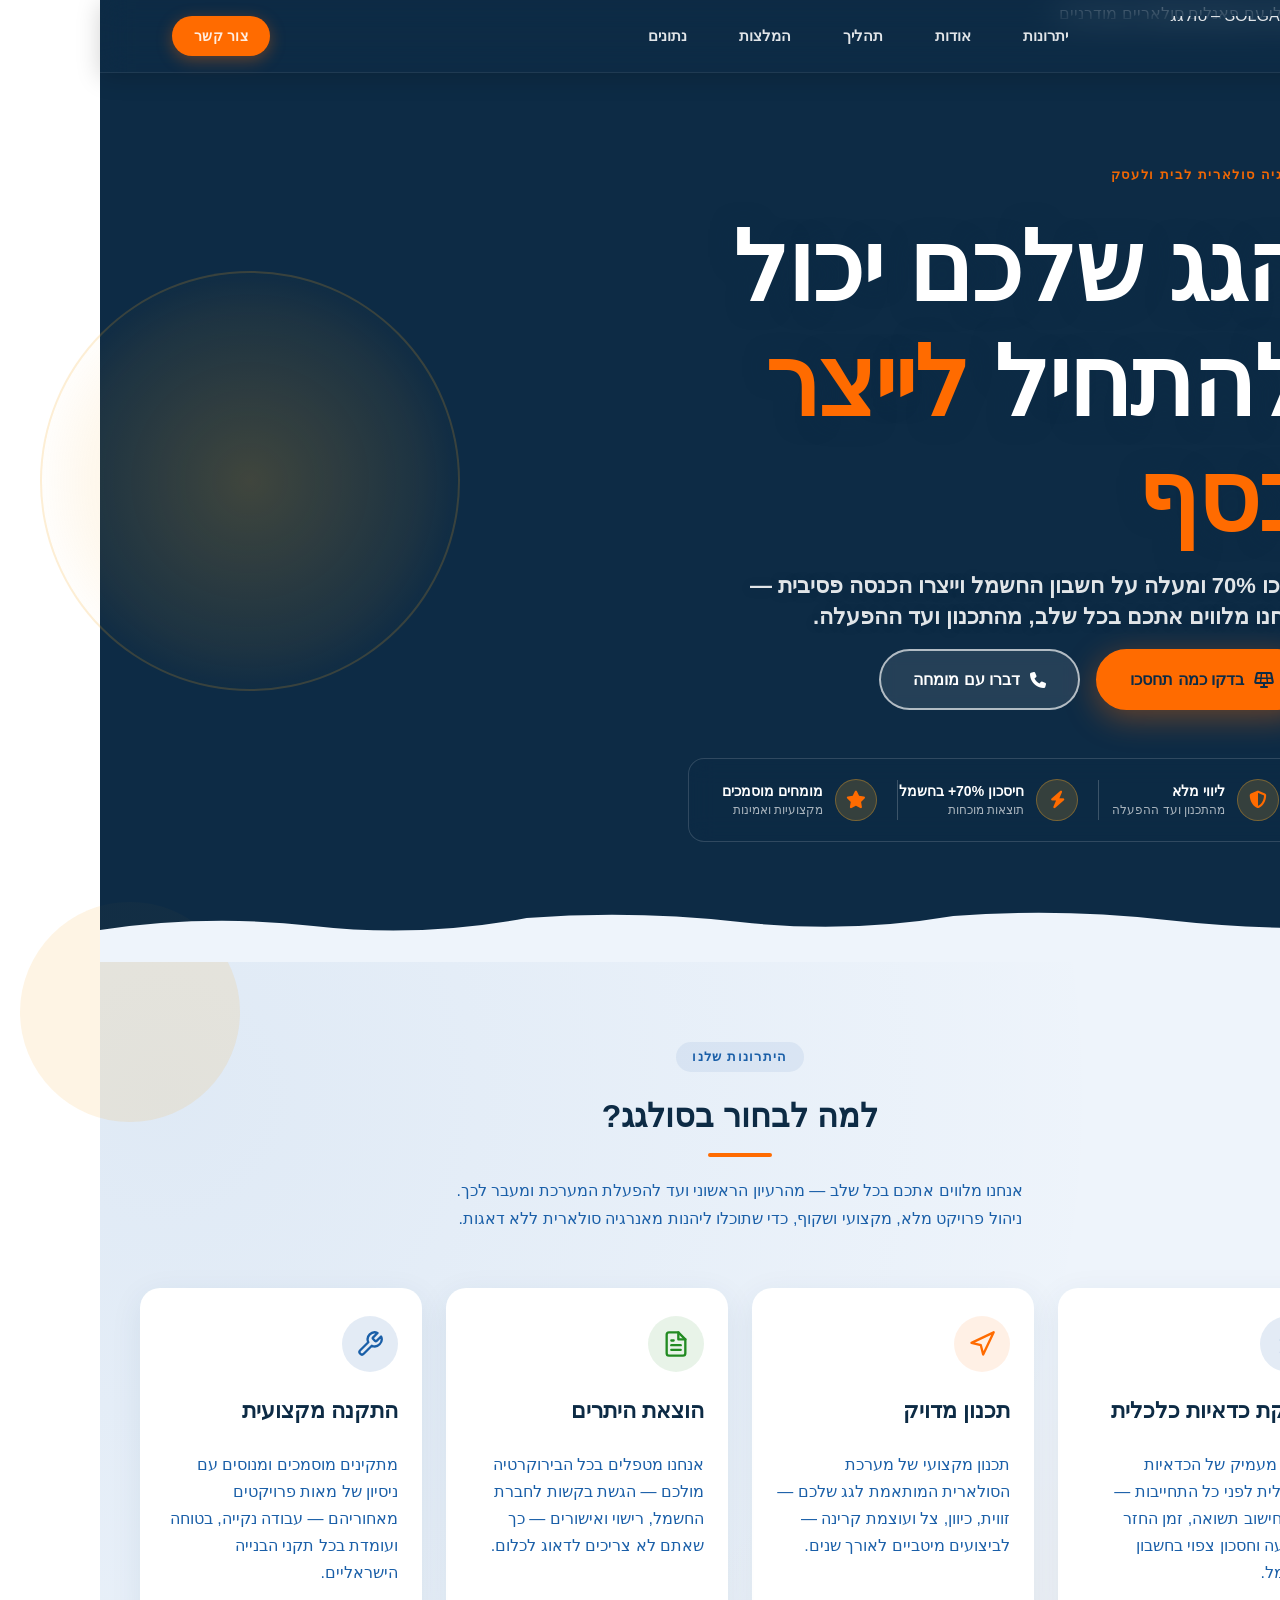
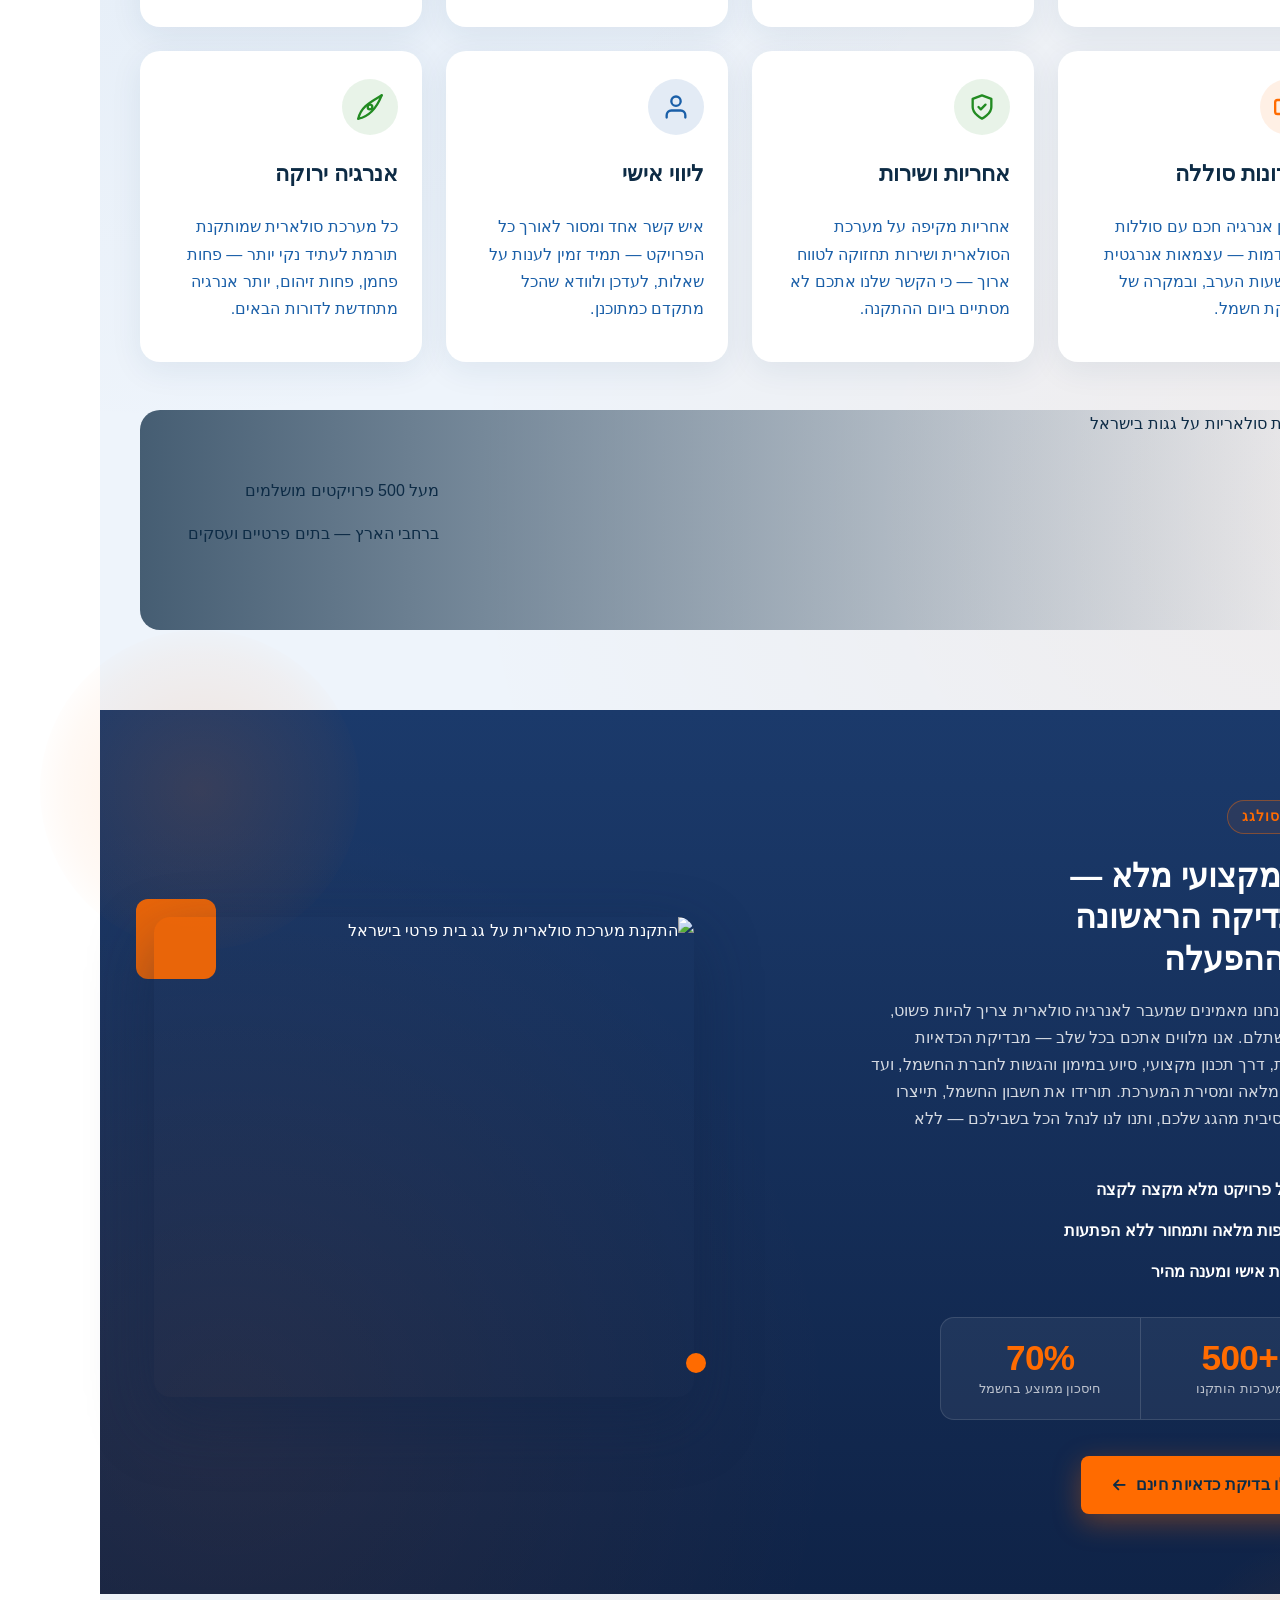
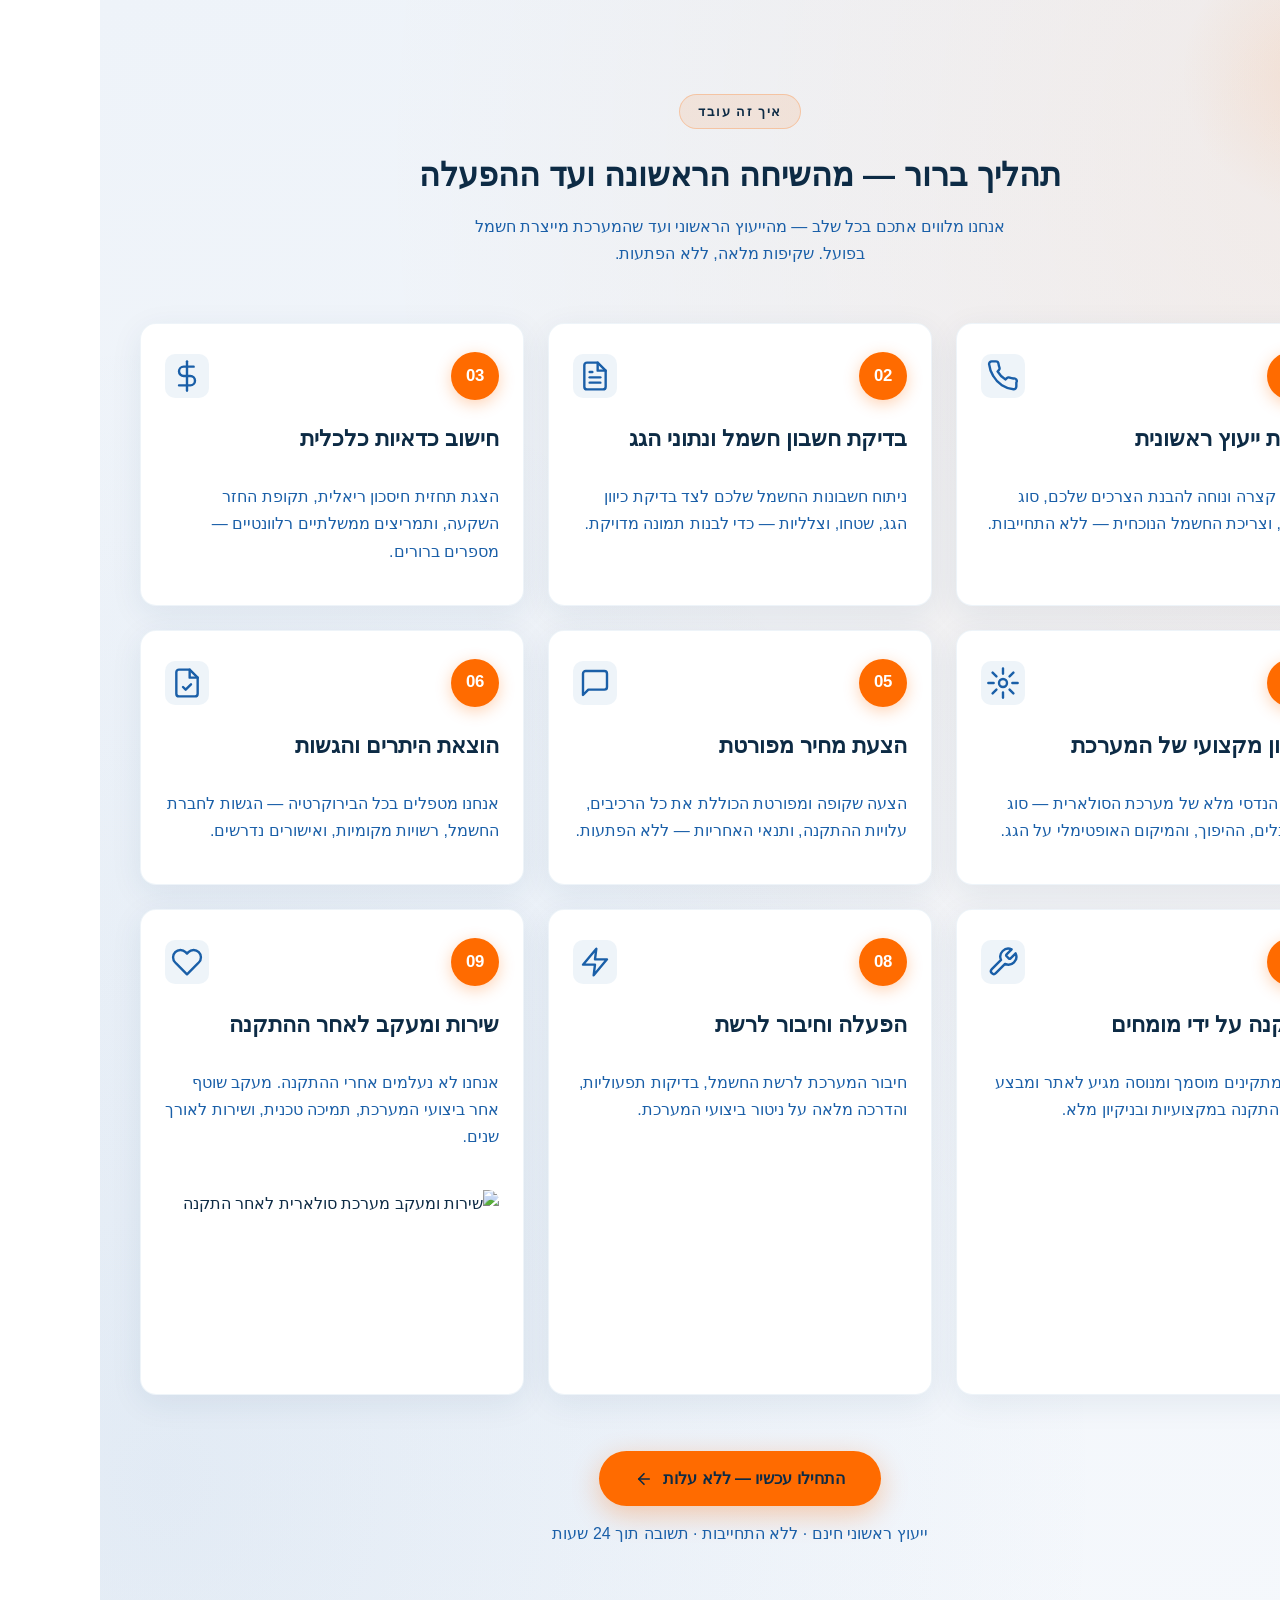
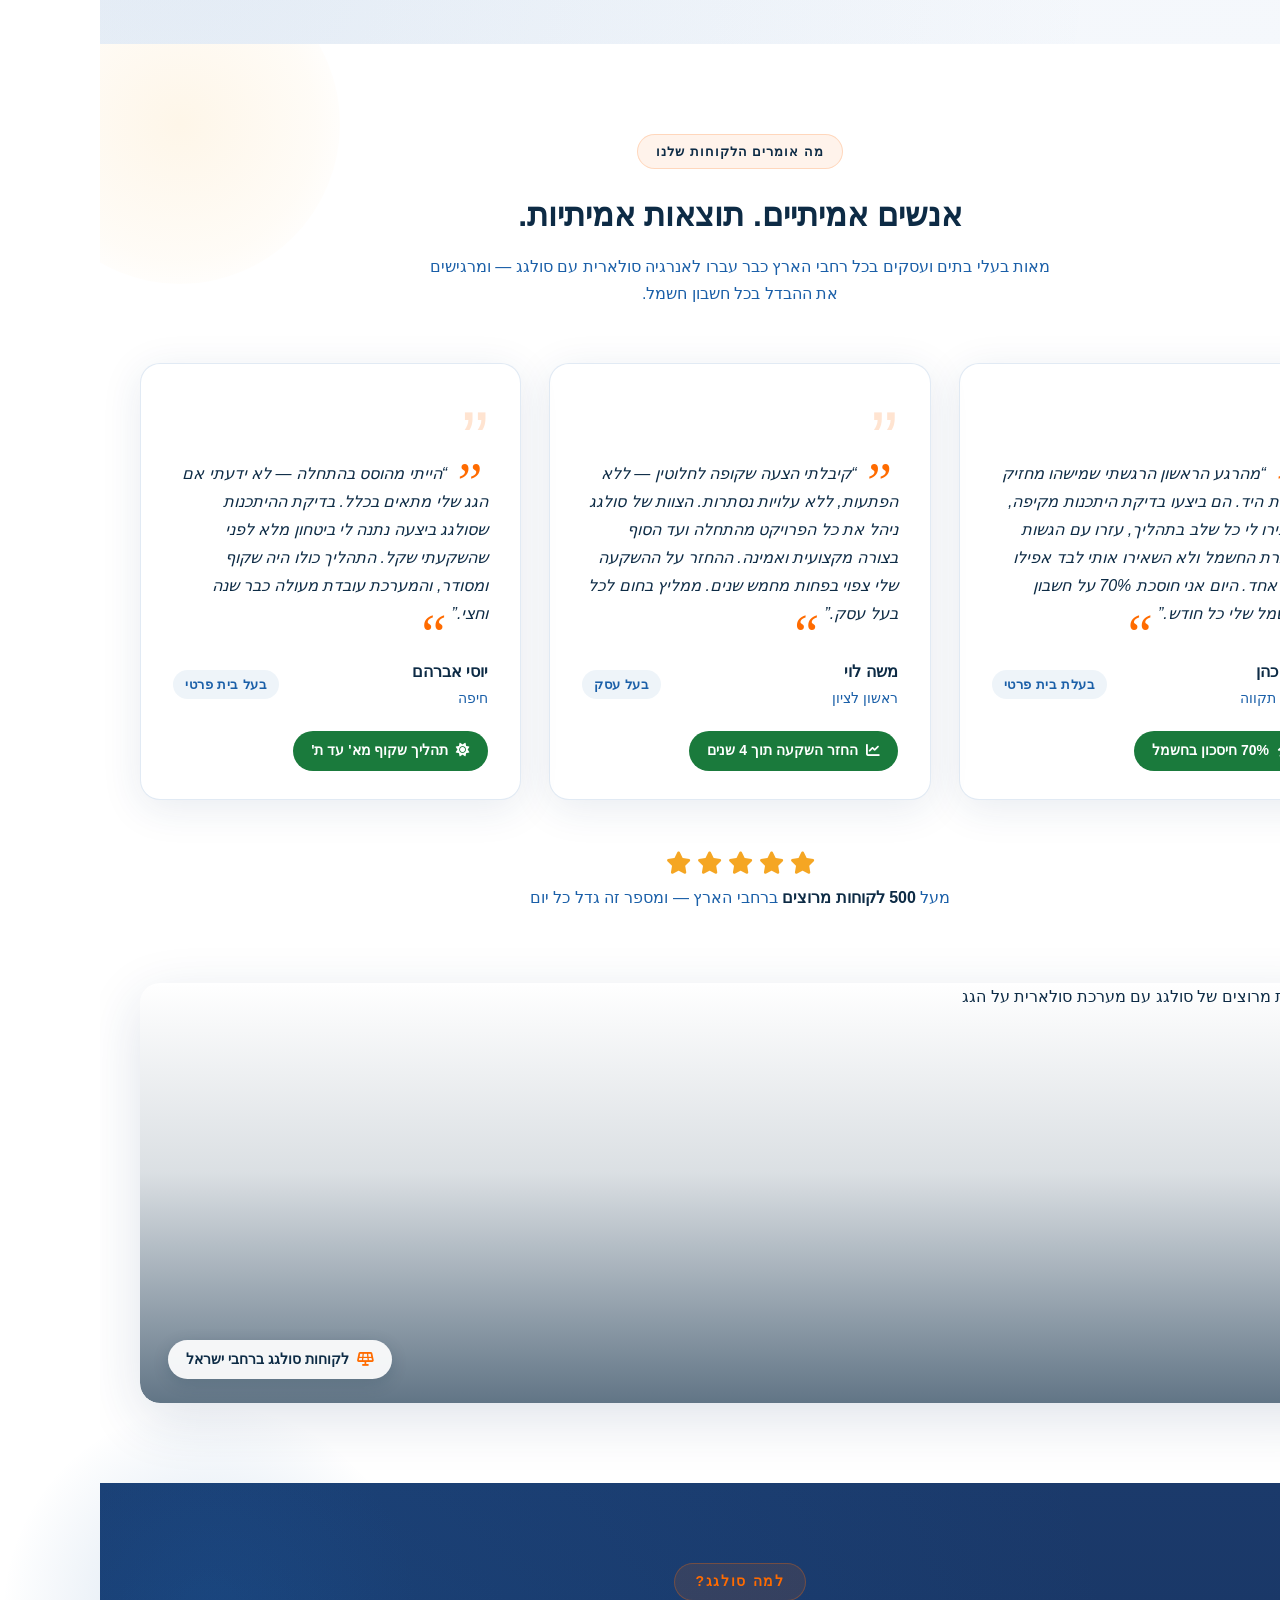
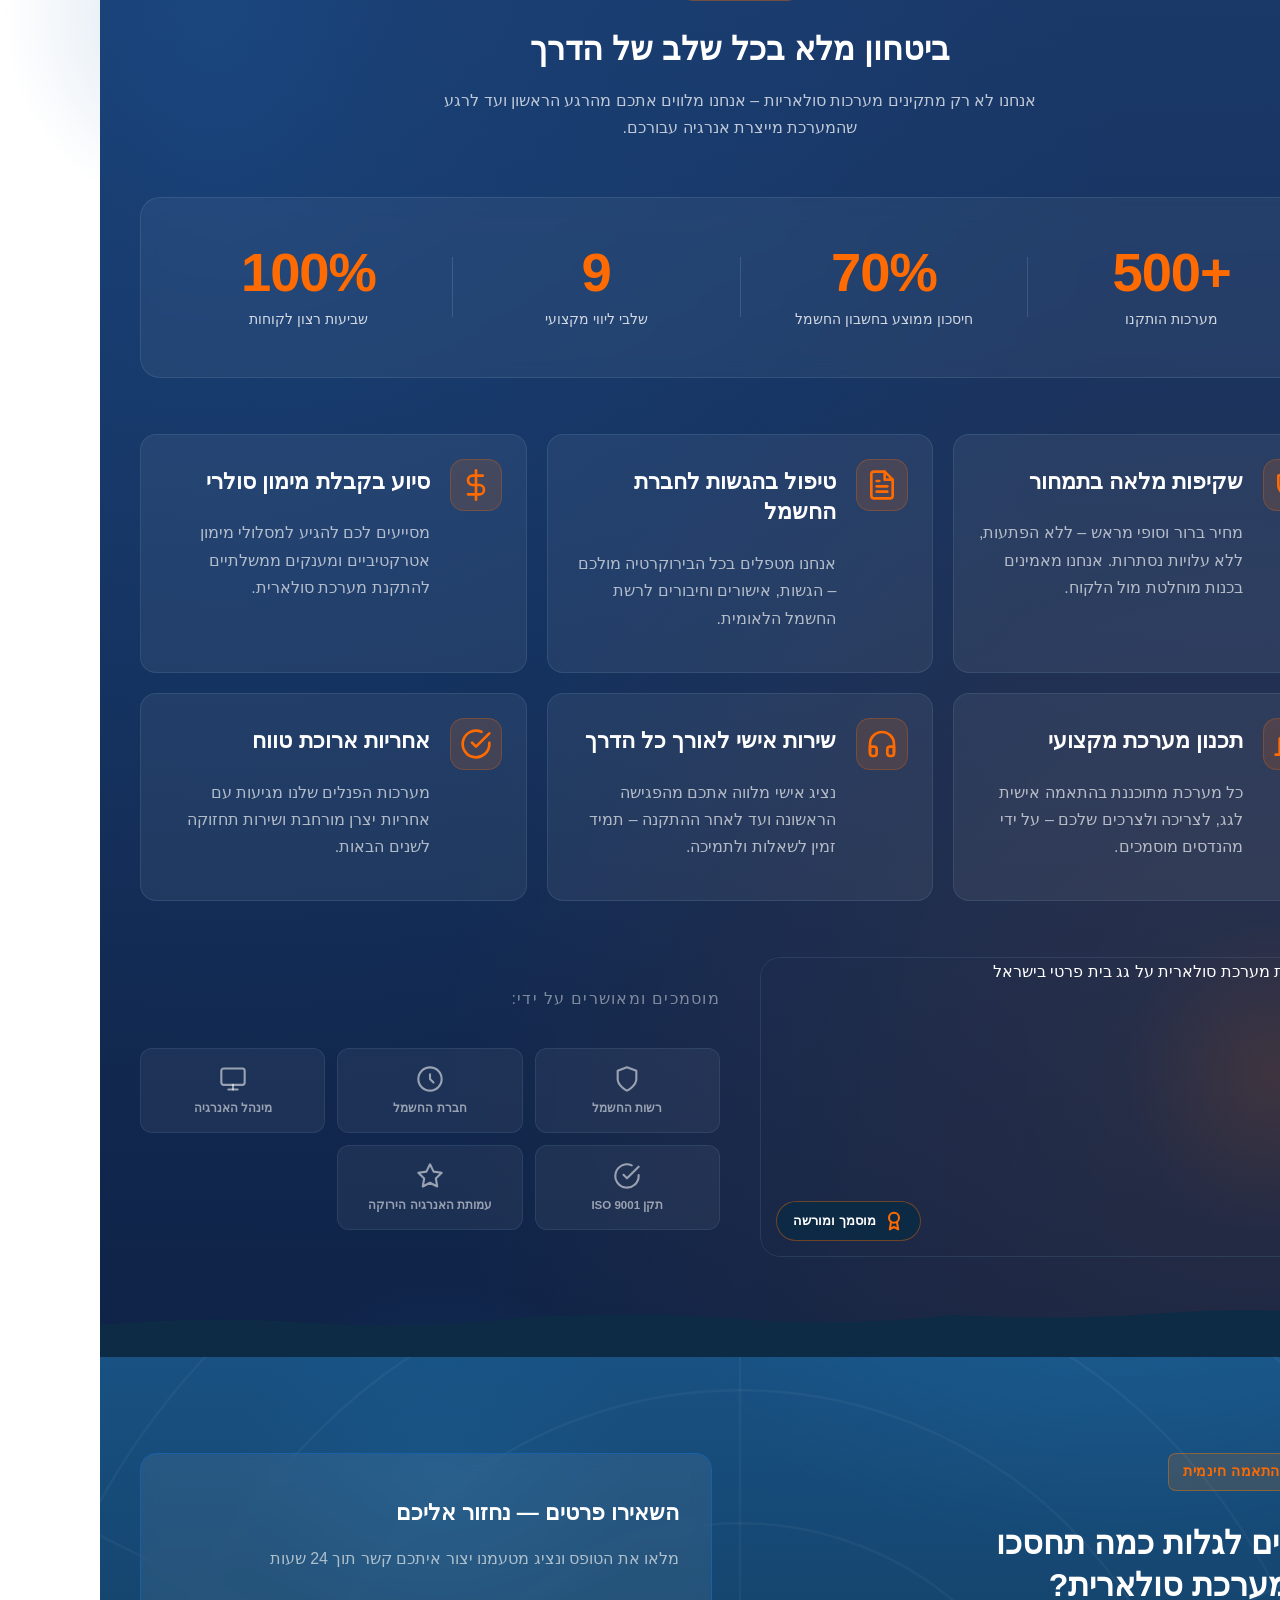
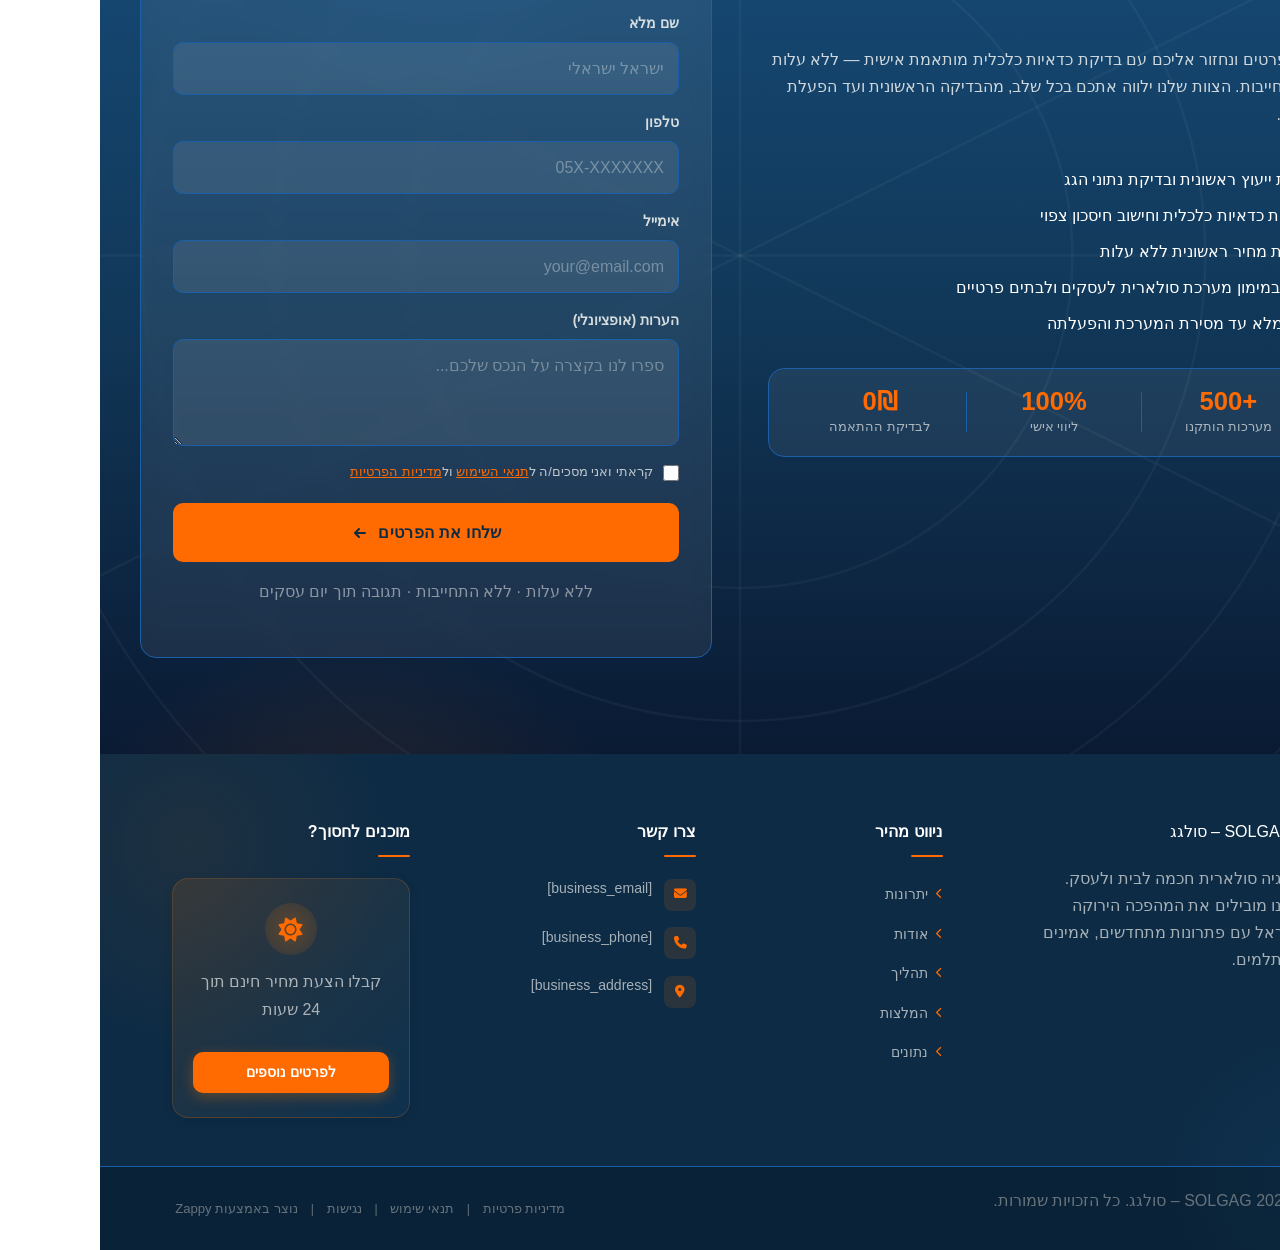
==== commit 49cfbed2: "Background sync: Progressive GitHub Sync" ====
--- a/index.html
+++ b/index.html
@@ -1894,6 +1894,440 @@
   }
 }
 
+</style>
+
+<style data-zappy-section-v2-css="true">
+/* V2 Regenerated Section CSS */
+.index-stats-section {
+  position: relative;
+  overflow: visible;
+  background-color: #0D2B45;
+  background-image:
+    radial-gradient(ellipse at 10% 20%, rgba(26,95,168,0.25) 0%, transparent 55%),
+    radial-gradient(ellipse at 90% 80%, rgba(255,107,0,0.10) 0%, transparent 50%),
+    linear-gradient(180deg, #1B3A6B 0%, #0F2347 100%);
+  color: var(--text-light);
+  padding: 80px 24px 100px;
+  direction: rtl;
+}
+
+/* Background orbs */
+.index-stats-section__bg-orb {
+  position: absolute;
+  border-radius: 50%;
+  pointer-events: none;
+  z-index: 0;
+}
+.index-stats-section__bg-orb--1 {
+  width: 420px;
+  height: 420px;
+  inset-inline-end: -100px;
+  top: -80px;
+  background: radial-gradient(circle, rgba(26,95,168,0.18) 0%, transparent 70%);
+}
+.index-stats-section__bg-orb--2 {
+  width: 320px;
+  height: 320px;
+  inset-inline-start: -60px;
+  bottom: 120px;
+  background: radial-gradient(circle, rgba(255,107,0,0.10) 0%, transparent 70%);
+}
+
+/* Container */
+.index-stats-section__container {
+  position: relative;
+  z-index: 1;
+  max-width: 1200px;
+  margin: 0 auto;
+}
+
+/* Section Header */
+.index-stats-section__header {
+  text-align: center;
+  margin-bottom: 56px;
+}
+
+.index-stats-section__eyebrow {
+  display: inline-block;
+  font-family: 'Noto Sans Hebrew', 'Assistant', sans-serif;
+  font-size: 0.875rem;
+  font-weight: 700;
+  letter-spacing: 0.12em;
+  text-transform: uppercase;
+  color: var(--accent);
+  background: rgba(255,107,0,0.12);
+  border: 1px solid rgba(255,107,0,0.30);
+  border-radius: 100px;
+  padding: 6px 20px;
+  margin-bottom: 20px;
+}
+
+.index-stats-section__title {
+  font-family: 'Noto Sans Hebrew', 'Simpler Pro', sans-serif;
+  font-size: 2rem;
+  font-weight: 700;
+  line-height: 1.3;
+  color: var(--text-light);
+  margin: 0 0 16px;
+  max-width: none !important;
+}
+
+.index-stats-section__subtitle {
+  font-family: 'Noto Sans Hebrew', 'Assistant', sans-serif;
+  font-size: 1rem;
+  line-height: 1.7;
+  color: rgba(255,255,255,0.72);
+  max-width: 640px;
+  margin: 0 auto;
+  text-align: center;
+}
+
+/* Stats Row */
+.index-stats-section__stats-row {
+  display: flex;
+  flex-direction: row;
+  align-items: center;
+  justify-content: center;
+  gap: 0;
+  background: rgba(255,255,255,0.05);
+  border: 1px solid rgba(103,141,173,0.25);
+  border-radius: 20px;
+  padding: 36px 24px;
+  margin-bottom: 56px;
+  backdrop-filter: blur(8px);
+  flex-wrap: wrap;
+}
+
+.index-stats-section__stat-item {
+  display: flex;
+  flex-direction: column;
+  align-items: center;
+  text-align: center;
+  flex: 1;
+  min-width: 140px;
+  padding: 12px 16px;
+}
+
+.index-stats-section__stat-number {
+  font-family: 'Noto Sans Hebrew', 'Simpler Pro', sans-serif;
+  font-size: clamp(2.4rem, 5vw, 3.4rem);
+  font-weight: 800;
+  line-height: 1;
+  color: var(--accent);
+  display: block;
+  margin-bottom: 8px;
+  letter-spacing: -0.02em;
+}
+
+.index-stats-section__stat-label {
+  font-family: 'Noto Sans Hebrew', 'Assistant', sans-serif;
+  font-size: 0.9rem;
+  font-weight: 500;
+  color: rgba(255,255,255,0.80);
+  line-height: 1.4;
+  text-align: center;
+}
+
+.index-stats-section__stat-divider {
+  width: 1px;
+  height: 60px;
+  background: rgba(103,141,173,0.35);
+  flex-shrink: 0;
+  align-self: center;
+}
+
+/* Trust Badge Cards Grid */
+.index-stats-section__badges-grid {
+  display: grid;
+  grid-template-columns: repeat(3, 1fr);
+  gap: 20px;
+  margin-bottom: 56px;
+  direction: rtl;
+}
+
+.index-stats-section__badge-card {
+  display: grid;
+  grid-template-columns: 56px 1fr;
+  gap: 16px;
+  align-items: flex-start;
+  background: rgba(255,255,255,0.06);
+  border: 1px solid rgba(103,141,173,0.22);
+  border-radius: 16px;
+  padding: 24px;
+  transition: transform 0.25s ease, background 0.25s ease, border-color 0.25s ease, box-shadow 0.25s ease;
+  cursor: default;
+}
+
+.index-stats-section__badge-card:hover {
+  background: rgba(255,255,255,0.10);
+  border-color: rgba(255,107,0,0.35);
+  transform: translateY(-4px);
+  box-shadow: 0 16px 48px rgba(27,58,107,0.30);
+}
+
+.index-stats-section__badge-icon-wrap {
+  width: 52px;
+  height: 52px;
+  border-radius: 14px;
+  background: rgba(255,107,0,0.15);
+  border: 1px solid rgba(255,107,0,0.25);
+  display: flex;
+  align-items: center;
+  justify-content: center;
+  color: var(--accent);
+  flex-shrink: 0;
+}
+
+.index-stats-section__badge-content {
+  display: flex;
+  flex-direction: column;
+  gap: 6px;
+}
+
+.index-stats-section__badge-title {
+  font-family: 'Noto Sans Hebrew', 'Simpler Pro', sans-serif;
+  font-size: 1.05rem;
+  font-weight: 700;
+  line-height: 1.35;
+  color: var(--text-light);
+  margin: 0;
+  text-align: right;
+}
+
+.index-stats-section__badge-desc {
+  font-family: 'Noto Sans Hebrew', 'Assistant', sans-serif;
+  font-size: 0.875rem;
+  line-height: 1.65;
+  color: rgba(255,255,255,0.65);
+  margin: 0;
+  text-align: right;
+}
+
+/* Bottom Row */
+.index-stats-section__bottom-row {
+  display: grid;
+  grid-template-columns: 1fr 1fr;
+  gap: 40px;
+  align-items: center;
+  direction: rtl;
+}
+
+/* Image */
+.index-stats-section__image-wrap {
+  position: relative;
+  border-radius: 20px;
+  overflow: hidden;
+}
+
+.index-stats-section__image {
+  width: 100%;
+  height: 300px;
+  object-fit: cover;
+  border-radius: 20px;
+  display: block;
+  border: 1px solid rgba(103,141,173,0.20);
+}
+
+.index-stats-section__image-badge {
+  position: absolute;
+  bottom: 16px;
+  inset-inline-end: 16px;
+  display: flex;
+  flex-direction: row;
+  align-items: center;
+  gap: 8px;
+  background: rgba(13,43,69,0.90);
+  border: 1px solid rgba(255,107,0,0.40);
+  border-radius: 100px;
+  padding: 8px 16px;
+  color: var(--accent);
+  font-family: 'Noto Sans Hebrew', 'Assistant', sans-serif;
+  font-size: 0.8rem;
+  font-weight: 700;
+  backdrop-filter: blur(6px);
+}
+
+.index-stats-section__image-badge span {
+  color: var(--text-light);
+}
+
+/* Trust Logos */
+.index-stats-section__trust-logos {
+  display: flex;
+  flex-direction: column;
+  gap: 20px;
+}
+
+.index-stats-section__trust-label {
+  font-family: 'Noto Sans Hebrew', 'Assistant', sans-serif;
+  font-size: 0.8rem;
+  font-weight: 600;
+  letter-spacing: 0.08em;
+  text-transform: uppercase;
+  color: rgba(255,255,255,0.45);
+  margin: 0;
+  text-align: right;
+}
+
+.index-stats-section__logos-grid {
+  display: grid;
+  grid-template-columns: repeat(3, 1fr);
+  gap: 12px;
+  direction: rtl;
+}
+
+.index-stats-section__logo-item {
+  display: flex;
+  flex-direction: column;
+  align-items: center;
+  gap: 8px;
+  background: rgba(255,255,255,0.05);
+  border: 1px solid rgba(103,141,173,0.18);
+  border-radius: 12px;
+  padding: 16px 12px;
+  text-align: center;
+  transition: background 0.2s ease, border-color 0.2s ease;
+}
+
+.index-stats-section__logo-item:hover {
+  background: rgba(255,255,255,0.09);
+  border-color: rgba(103,141,173,0.35);
+}
+
+.index-stats-section__logo-item svg {
+  color: rgba(255,255,255,0.55);
+  flex-shrink: 0;
+}
+
+.index-stats-section__logo-item span {
+  font-family: 'Noto Sans Hebrew', 'Assistant', sans-serif;
+  font-size: 0.72rem;
+  font-weight: 600;
+  color: rgba(255,255,255,0.55);
+  line-height: 1.3;
+  text-align: center;
+}
+
+/* Bottom Divider */
+.index-stats-section__divider-wrapper {
+  position: absolute;
+  bottom: 0;
+  left: 0;
+  width: 100%;
+  height: 60px;
+  pointer-events: none;
+  z-index: 5;
+}
+
+.index-stats-section__divider-wrapper svg {
+  display: block;
+  width: 100%;
+  height: 100%;
+}
+
+/* ===================== RESPONSIVE ===================== */
+
+@media (max-width: 1024px) {
+  .index-stats-section__badges-grid {
+    grid-template-columns: repeat(2, 1fr);
+  }
+
+  .index-stats-section__logos-grid {
+    grid-template-columns: repeat(3, 1fr);
+  }
+}
+
+@media (max-width: 768px) {
+  .index-stats-section {
+    padding: 60px 16px 80px;
+  }
+
+  .index-stats-section__header {
+    margin-bottom: 36px;
+  }
+
+  .index-stats-section__title {
+    font-size: 1.6rem;
+  }
+
+  .index-stats-section__stats-row {
+    display: grid;
+    grid-template-columns: 1fr 1fr;
+    gap: 0;
+    padding: 24px 12px;
+    margin-bottom: 36px;
+  }
+
+  .index-stats-section__stat-divider {
+    display: none;
+  }
+
+  .index-stats-section__stat-item {
+    padding: 16px 12px;
+    border-bottom: 1px solid rgba(103,141,173,0.18);
+  }
+
+  .index-stats-section__stat-item:nth-child(1),
+  .index-stats-section__stat-item:nth-child(3) {
+    border-inline-end: 1px solid rgba(103,141,173,0.18);
+  }
+
+  .index-stats-section__stat-item:nth-child(3),
+  .index-stats-section__stat-item:nth-child(5) {
+    border-bottom: none;
+  }
+
+  .index-stats-section__badges-grid {
+    grid-template-columns: 1fr;
+    gap: 14px;
+    margin-bottom: 36px;
+  }
+
+  .index-stats-section__badge-card {
+    grid-template-columns: 48px 1fr;
+    padding: 18px;
+    gap: 12px;
+  }
+
+  .index-stats-section__bottom-row {
+    grid-template-columns: 1fr;
+    gap: 28px;
+  }
+
+  .index-stats-section__image {
+    height: 220px;
+  }
+
+  .index-stats-section__logos-grid {
+    grid-template-columns: repeat(3, 1fr);
+    gap: 10px;
+  }
+
+  .index-stats-section__bg-orb--1 {
+    width: 200px;
+    height: 200px;
+    inset-inline-end: -40px;
+    top: -40px;
+  }
+
+  .index-stats-section__bg-orb--2 {
+    display: none;
+  }
+}
+
+@media (max-width: 400px) {
+  .index-stats-section__logos-grid {
+    grid-template-columns: repeat(2, 1fr);
+  }
+
+  .index-stats-section__stats-row {
+    grid-template-columns: 1fr;
+  }
+
+  .index-stats-section__stat-item {
+    border-inline-end: none !important;
+  }
+}
 </style>
     <link rel="stylesheet" href="/styles.css">
 
@@ -3009,96 +3443,192 @@
 
 </section>
 
-<section data-band-index="5" id="stats" class="index-stats-section" data-layout-spec="בית-stats" dir="rtl">
-  <!-- Rooftop grid micro texture overlay -->
-  <div class="index-stats-texture" aria-hidden="true"></div>
-
-  <div class="index-stats-container">
-    <!-- Intro Block -->
-    <div class="index-stats-intro">
-      <span class="index-stats-eyebrow">למה לבחור בסולגג?</span>
-      <h2 class="index-stats-heading">ביטחון מלא בכל שלב של הדרך</h2>
-      <p class="index-stats-subtext">אנחנו לא רק מתקינים מערכות סולריות — אנחנו מנהלים עבורך את כל הפרויקט, מהבדיקה הראשונית ועד מסירת המערכת המופעלת. שקיפות מלאה, ליווי אישי, ואפס הפתעות.</p>
+<section class="index-stats-section" data-layout-spec="בית-stats" dir="rtl" id="stats">
+  <!-- Background decorative elements -->
+  <div class="index-stats-section__bg-orb index-stats-section__bg-orb--1" aria-hidden="true"></div>
+  <div class="index-stats-section__bg-orb index-stats-section__bg-orb--2" aria-hidden="true"></div>
+
+  <div class="index-stats-section__container">
+
+    <!-- Section Header -->
+    <div class="index-stats-section__header">
+      <span class="index-stats-section__eyebrow">למה סולגג?</span>
+      <h2 class="index-stats-section__title">ביטחון מלא בכל שלב של הדרך</h2>
+      <p class="index-stats-section__subtitle">אנחנו לא רק מתקינים מערכות סולאריות – אנחנו מלווים אתכם מהרגע הראשון ועד לרגע שהמערכת מייצרת אנרגיה עבורכם.</p>
     </div>
 
-    <!-- Trust Metrics Grid -->
-    <div class="index-stats-metrics">
-      <article class="index-stats-card">
-        <div class="index-stats-card-icon">
-          <svg data-element-type="icon" data-icon-type="svg" xmlns="http://www.w3.org/2000/svg" width="40" height="40" viewBox="0 0 24 24" fill="none" stroke="currentColor" stroke-width="1.8" stroke-linecap="round" stroke-linejoin="round" aria-hidden="true"><path d="M9 11l3 3L22 4"></path><path d="M21 12v7a2 2 0 0 1-2 2H5a2 2 0 0 1-2-2V5a2 2 0 0 1 2-2h11"></path></svg>
-        </div>
-        <div class="index-stats-card-content">
-          <h3>ליווי מלא מקצה לקצה</h3>
-          <p>מהשיחה הראשונה ועד הפעלת המערכת — אנחנו לצדך בכל שלב, ומנהלים עבורך את כל ההיבטים הבירוקרטיים והמקצועיים.</p>
-        </div>
-      </article>
-
-      <article class="index-stats-card">
-        <div class="index-stats-card-icon">
-          <svg data-element-type="icon" data-icon-type="svg" xmlns="http://www.w3.org/2000/svg" width="40" height="40" viewBox="0 0 24 24" fill="none" stroke="currentColor" stroke-width="1.8" stroke-linecap="round" stroke-linejoin="round" aria-hidden="true"><circle cx="12" cy="12" r="10"></circle><path d="M12 6v6l4 2"></path></svg>
-        </div>
-        <div class="index-stats-card-content">
-          <h3>תכנון מקצועי לפני ביצוע</h3>
-          <p>כל פרויקט מתחיל בבדיקת כדאיות כלכלית מעמיקה ותוכנית מדויקת — כך שאתה יודע בדיוק מה מקבל, עוד לפני שמתחילים.</p>
-        </div>
-      </article>
-
-      <article class="index-stats-card">
-        <div class="index-stats-card-icon">
-          <svg data-element-type="icon" data-icon-type="svg" xmlns="http://www.w3.org/2000/svg" width="40" height="40" viewBox="0 0 24 24" fill="none" stroke="currentColor" stroke-width="1.8" stroke-linecap="round" stroke-linejoin="round" aria-hidden="true"><rect x="2" y="3" width="20" height="14" rx="2"></rect><path d="M8 21h8"></path><path d="M12 17v4"></path></svg>
-        </div>
-        <div class="index-stats-card-content">
-          <h3>סיוע במימון והגשות</h3>
-          <p>מסייעים בקבלת מימון סולרי מתאים ומטפלים בכל ההגשות לחברת החשמל — אנחנו עושים את הבירוקרטיה בשבילך.</p>
-        </div>
-      </article>
-
-      <article class="index-stats-card">
-        <div class="index-stats-card-icon">
-          <svg data-element-type="icon" data-icon-type="svg" xmlns="http://www.w3.org/2000/svg" width="40" height="40" viewBox="0 0 24 24" fill="none" stroke="currentColor" stroke-width="1.8" stroke-linecap="round" stroke-linejoin="round" aria-hidden="true"><path d="M17 21v-2a4 4 0 0 0-4-4H5a4 4 0 0 0-4 4v2"></path><circle cx="9" cy="7" r="4"></circle><path d="M23 21v-2a4 4 0 0 0-3-3.87"></path><path d="M16 3.13a4 4 0 0 1 0 7.75"></path></svg>
-        </div>
-        <div class="index-stats-card-content">
-          <h3>מתקינים מנוסים ומוכחים</h3>
-          <p>עובדים עם קבלני משנה מנוסים ומוכחים בלבד — כל התקנה מבוצעת לפי הסטנדרטים המקצועיים הגבוהים ביותר.</p>
-        </div>
-      </article>
-    </div>
-
-    <!-- Trust Badges Band -->
-    <div class="index-stats-badges">
-      <div class="index-stats-badge">
-        <i class="fa-solid fa-shield-halved" aria-hidden="true"></i>
-        <span>שקיפות מלאה בתמחור</span>
+    <!-- Stats Row -->
+    <div class="index-stats-section__stats-row">
+      <div class="index-stats-section__stat-item">
+        <span class="index-stats-section__stat-number">+500</span>
+        <span class="index-stats-section__stat-label">מערכות הותקנו</span>
       </div>
-      <div class="index-stats-badge">
-        <i class="fa-solid fa-file-invoice" aria-hidden="true"></i>
-        <span>טיפול בהגשות לחברת החשמל</span>
+      <div class="index-stats-section__stat-divider" aria-hidden="true"></div>
+      <div class="index-stats-section__stat-item">
+        <span class="index-stats-section__stat-number">70%</span>
+        <span class="index-stats-section__stat-label">חיסכון ממוצע בחשבון החשמל</span>
       </div>
-      <div class="index-stats-badge">
-        <i class="fa-solid fa-hand-holding-dollar" aria-hidden="true"></i>
-        <span>סיוע בקבלת מימון סולרי</span>
+      <div class="index-stats-section__stat-divider" aria-hidden="true"></div>
+      <div class="index-stats-section__stat-item">
+        <span class="index-stats-section__stat-number">9</span>
+        <span class="index-stats-section__stat-label">שלבי ליווי מקצועי</span>
       </div>
-      <div class="index-stats-badge">
-        <i class="fa-solid fa-drafting-compass" aria-hidden="true"></i>
-        <span>תכנון מערכת סולארית לבית פרטי</span>
-      </div>
-      <div class="index-stats-badge">
-        <i class="fa-solid fa-headset" aria-hidden="true"></i>
-        <span>שירות אישי לאורך כל הדרך</span>
-      </div>
-      <div class="index-stats-badge">
-        <i class="fa-solid fa-bolt" aria-hidden="true"></i>
-        <span>הפעלה ומסירה מסודרת</span>
+      <div class="index-stats-section__stat-divider" aria-hidden="true"></div>
+      <div class="index-stats-section__stat-item">
+        <span class="index-stats-section__stat-number">100%</span>
+        <span class="index-stats-section__stat-label">שביעות רצון לקוחות</span>
       </div>
     </div>
+
+    <!-- Trust Badge Cards Grid -->
+    <div class="index-stats-section__badges-grid">
+
+      <article class="index-stats-section__badge-card">
+        <div class="index-stats-section__badge-icon-wrap">
+          <svg data-element-type="icon" data-icon-type="svg" xmlns="http://www.w3.org/2000/svg" width="32" height="32" viewBox="0 0 24 24" fill="none" stroke="currentColor" stroke-width="2" stroke-linecap="round" stroke-linejoin="round" aria-hidden="true">
+            <path d="M12 22s8-4 8-10V5l-8-3-8 3v7c0 6 8 10 8 10z"></path>
+          </svg>
+        </div>
+        <div class="index-stats-section__badge-content">
+          <h3 class="index-stats-section__badge-title">שקיפות מלאה בתמחור</h3>
+          <p class="index-stats-section__badge-desc">מחיר ברור וסופי מראש – ללא הפתעות, ללא עלויות נסתרות. אנחנו מאמינים בכנות מוחלטת מול הלקוח.</p>
+        </div>
+      </article>
+
+      <article class="index-stats-section__badge-card">
+        <div class="index-stats-section__badge-icon-wrap">
+          <svg data-element-type="icon" data-icon-type="svg" xmlns="http://www.w3.org/2000/svg" width="32" height="32" viewBox="0 0 24 24" fill="none" stroke="currentColor" stroke-width="2" stroke-linecap="round" stroke-linejoin="round" aria-hidden="true">
+            <path d="M14 2H6a2 2 0 0 0-2 2v16a2 2 0 0 0 2 2h12a2 2 0 0 0 2-2V8z"></path>
+            <polyline points="14 2 14 8 20 8"></polyline>
+            <line x1="16" y1="13" x2="8" y2="13"></line>
+            <line x1="16" y1="17" x2="8" y2="17"></line>
+            <polyline points="10 9 9 9 8 9"></polyline>
+          </svg>
+        </div>
+        <div class="index-stats-section__badge-content">
+          <h3 class="index-stats-section__badge-title">טיפול בהגשות לחברת החשמל</h3>
+          <p class="index-stats-section__badge-desc">אנחנו מטפלים בכל הבירוקרטיה מולכם – הגשות, אישורים וחיבורים לרשת החשמל הלאומית.</p>
+        </div>
+      </article>
+
+      <article class="index-stats-section__badge-card">
+        <div class="index-stats-section__badge-icon-wrap">
+          <svg data-element-type="icon" data-icon-type="svg" xmlns="http://www.w3.org/2000/svg" width="32" height="32" viewBox="0 0 24 24" fill="none" stroke="currentColor" stroke-width="2" stroke-linecap="round" stroke-linejoin="round" aria-hidden="true">
+            <line x1="12" y1="1" x2="12" y2="23"></line>
+            <path d="M17 5H9.5a3.5 3.5 0 0 0 0 7h5a3.5 3.5 0 0 1 0 7H6"></path>
+          </svg>
+        </div>
+        <div class="index-stats-section__badge-content">
+          <h3 class="index-stats-section__badge-title">סיוע בקבלת מימון סולרי</h3>
+          <p class="index-stats-section__badge-desc">מסייעים לכם להגיע למסלולי מימון אטרקטיביים ומענקים ממשלתיים להתקנת מערכת סולארית.</p>
+        </div>
+      </article>
+
+      <article class="index-stats-section__badge-card">
+        <div class="index-stats-section__badge-icon-wrap">
+          <svg data-element-type="icon" data-icon-type="svg" xmlns="http://www.w3.org/2000/svg" width="32" height="32" viewBox="0 0 24 24" fill="none" stroke="currentColor" stroke-width="2" stroke-linecap="round" stroke-linejoin="round" aria-hidden="true">
+            <path d="M2 20h20"></path>
+            <path d="M5 20V8l7-6 7 6v12"></path>
+            <path d="M9 20v-5h6v5"></path>
+          </svg>
+        </div>
+        <div class="index-stats-section__badge-content">
+          <h3 class="index-stats-section__badge-title">תכנון מערכת מקצועי</h3>
+          <p class="index-stats-section__badge-desc">כל מערכת מתוכננת בהתאמה אישית לגג, לצריכה ולצרכים שלכם – על ידי מהנדסים מוסמכים.</p>
+        </div>
+      </article>
+
+      <article class="index-stats-section__badge-card">
+        <div class="index-stats-section__badge-icon-wrap">
+          <svg data-element-type="icon" data-icon-type="svg" xmlns="http://www.w3.org/2000/svg" width="32" height="32" viewBox="0 0 24 24" fill="none" stroke="currentColor" stroke-width="2" stroke-linecap="round" stroke-linejoin="round" aria-hidden="true">
+            <path d="M3 18v-6a9 9 0 0 1 18 0v6"></path>
+            <path d="M21 19a2 2 0 0 1-2 2h-1a2 2 0 0 1-2-2v-3a2 2 0 0 1 2-2h3zM3 19a2 2 0 0 0 2 2h1a2 2 0 0 0 2-2v-3a2 2 0 0 0-2-2H3z"></path>
+          </svg>
+        </div>
+        <div class="index-stats-section__badge-content">
+          <h3 class="index-stats-section__badge-title">שירות אישי לאורך כל הדרך</h3>
+          <p class="index-stats-section__badge-desc">נציג אישי מלווה אתכם מהפגישה הראשונה ועד לאחר ההתקנה – תמיד זמין לשאלות ולתמיכה.</p>
+        </div>
+      </article>
+
+      <article class="index-stats-section__badge-card">
+        <div class="index-stats-section__badge-icon-wrap">
+          <svg data-element-type="icon" data-icon-type="svg" xmlns="http://www.w3.org/2000/svg" width="32" height="32" viewBox="0 0 24 24" fill="none" stroke="currentColor" stroke-width="2" stroke-linecap="round" stroke-linejoin="round" aria-hidden="true">
+            <path d="M22 11.08V12a10 10 0 1 1-5.93-9.14"></path>
+            <polyline points="22 4 12 14.01 9 11.01"></polyline>
+          </svg>
+        </div>
+        <div class="index-stats-section__badge-content">
+          <h3 class="index-stats-section__badge-title">אחריות ארוכת טווח</h3>
+          <p class="index-stats-section__badge-desc">מערכות הפנלים שלנו מגיעות עם אחריות יצרן מורחבת ושירות תחזוקה לשנים הבאות.</p>
+        </div>
+      </article>
+
+    </div>
+
+    <!-- Image + Trust Logos Row -->
+    <div class="index-stats-section__bottom-row">
+      <div class="index-stats-section__image-wrap">
+        <img data-context="Professional solar panel installation on an Israeli residential rooftop, golden hour sunlight, Mediterranean architecture, clean modern panels arranged in neat rows, blue sky background, conveying trust and quality workmanship" width="600" height="340" src="/assets/solgag-section-בית-stats-index-stats-image-1.webp" alt="התקנת מערכת סולארית על גג בית פרטי בישראל" class="index-stats-section__image">
+        <div class="index-stats-section__image-badge" aria-label="מוסמך ומורשה">
+          <svg data-element-type="icon" data-icon-type="svg" xmlns="http://www.w3.org/2000/svg" width="20" height="20" viewBox="0 0 24 24" fill="none" stroke="currentColor" stroke-width="2.5" stroke-linecap="round" stroke-linejoin="round" aria-hidden="true">
+            <circle cx="12" cy="8" r="6"></circle>
+            <path d="M15.477 12.89L17 22l-5-3-5 3 1.523-9.11"></path>
+          </svg>
+          <span>מוסמך ומורשה</span>
+        </div>
+      </div>
+
+      <div class="index-stats-section__trust-logos">
+        <p class="index-stats-section__trust-label">מוסמכים ומאושרים על ידי:</p>
+        <div class="index-stats-section__logos-grid">
+          <div class="index-stats-section__logo-item">
+            <svg data-element-type="icon" data-icon-type="svg" xmlns="http://www.w3.org/2000/svg" width="28" height="28" viewBox="0 0 24 24" fill="none" stroke="currentColor" stroke-width="1.8" stroke-linecap="round" stroke-linejoin="round" aria-hidden="true">
+              <path d="M12 22s8-4 8-10V5l-8-3-8 3v7c0 6 8 10 8 10z"></path>
+            </svg>
+            <span>רשות החשמל</span>
+          </div>
+          <div class="index-stats-section__logo-item">
+            <svg data-element-type="icon" data-icon-type="svg" xmlns="http://www.w3.org/2000/svg" width="28" height="28" viewBox="0 0 24 24" fill="none" stroke="currentColor" stroke-width="1.8" stroke-linecap="round" stroke-linejoin="round" aria-hidden="true">
+              <circle cx="12" cy="12" r="10"></circle>
+              <path d="M12 8v4l3 3"></path>
+            </svg>
+            <span>חברת החשמל</span>
+          </div>
+          <div class="index-stats-section__logo-item">
+            <svg data-element-type="icon" data-icon-type="svg" xmlns="http://www.w3.org/2000/svg" width="28" height="28" viewBox="0 0 24 24" fill="none" stroke="currentColor" stroke-width="1.8" stroke-linecap="round" stroke-linejoin="round" aria-hidden="true">
+              <rect x="2" y="3" width="20" height="14" rx="2" ry="2"></rect>
+              <line x1="8" y1="21" x2="16" y2="21"></line>
+              <line x1="12" y1="17" x2="12" y2="21"></line>
+            </svg>
+            <span>מינהל האנרגיה</span>
+          </div>
+          <div class="index-stats-section__logo-item">
+            <svg data-element-type="icon" data-icon-type="svg" xmlns="http://www.w3.org/2000/svg" width="28" height="28" viewBox="0 0 24 24" fill="none" stroke="currentColor" stroke-width="1.8" stroke-linecap="round" stroke-linejoin="round" aria-hidden="true">
+              <path d="M22 11.08V12a10 10 0 1 1-5.93-9.14"></path>
+              <polyline points="22 4 12 14.01 9 11.01"></polyline>
+            </svg>
+            <span>תקן ISO 9001</span>
+          </div>
+          <div class="index-stats-section__logo-item">
+            <svg data-element-type="icon" data-icon-type="svg" xmlns="http://www.w3.org/2000/svg" width="28" height="28" viewBox="0 0 24 24" fill="none" stroke="currentColor" stroke-width="1.8" stroke-linecap="round" stroke-linejoin="round" aria-hidden="true">
+              <polygon points="12 2 15.09 8.26 22 9.27 17 14.14 18.18 21.02 12 17.77 5.82 21.02 7 14.14 2 9.27 8.91 8.26 12 2"></polygon>
+            </svg>
+            <span>עמותת האנרגיה הירוקה</span>
+          </div>
+        </div>
+      </div>
+    </div>
+
   </div>
 
-  <!-- Bottom Divider: dramatic deep-ink curved sweep from END side -->
-  <div class="index-stats-divider-wrapper">
-    <svg data-no-icon-edit="true" aria-hidden="true" viewBox="0 0 1200 100" preserveAspectRatio="none" xmlns="http://www.w3.org/2000/svg">
-      <path d="M1200,100 L0,100 L0,60 Q200,20 400,50 Q600,80 800,30 Q1000,-10 1200,40 Z" fill="#0D2B45"></path>
+  <!-- Bottom section divider -->
+  <div class="index-stats-section__divider-wrapper">
+    <svg data-no-icon-edit="true" aria-hidden="true" viewBox="0 0 1200 60" preserveAspectRatio="none" xmlns="http://www.w3.org/2000/svg">
+      <path d="M0,60 L0,28 Q100,18 200,26 T400,20 Q500,14 600,22 T800,18 Q900,24 1000,16 T1200,22 L1200,60 Z" fill="#0D2B45"></path>
     </svg>
   </div>
+
 </section>
 
 <section data-band-index="6" id="cta" class="index-cta-section" dir="rtl" data-layout-spec="בית-cta">
--- a/styles.css
+++ b/styles.css
@@ -2654,259 +2654,18 @@
 ══════════════════════════════════════ */
 
 /* stats */
-.index-stats-section {
-  position: relative;
-  overflow: visible;
-  background-color: #F2F0EB;
-  background-image:
-    radial-gradient(circle at 85% 15%, rgba(31,111,168,0.06) 0%, transparent 55%),
-    radial-gradient(circle at 10% 80%, rgba(255,122,0,0.05) 0%, transparent 50%),
-    linear-gradient(180deg, #FFFFFF 0%, #F2F0EB 100%);
-  color: var(--text-dark);
-  padding: 96px 24px 120px;
-  direction: rtl;
-}
 
 /* Rooftop grid micro texture */
-.index-stats-section .index-stats-texture {
-  position: absolute;
-  inset: 0;
-  pointer-events: none;
-  z-index: 0;
-  background-image:
-    linear-gradient(rgba(19,33,43,0.035) 1px, transparent 1px),
-    linear-gradient(90deg, rgba(19,33,43,0.035) 1px, transparent 1px);
-  background-size: 48px 48px;
-  background-position: right top;
-}
-
-.index-stats-section .index-stats-container {
-  position: relative;
-  z-index: 1;
-  max-width: 1200px;
-  margin: 0 auto;
-}
 
 /* Intro Block */
-.index-stats-section .index-stats-intro {
-  text-align: center;
-  max-width: 680px;
-  margin: 0 auto 64px;
-}
-
-.index-stats-section .index-stats-eyebrow {
-  display: inline-block;
-  font-family: 'Rubik', sans-serif;
-  font-size: 0.875rem;
-  font-weight: 700;
-  letter-spacing: 0.08em;
-  color: var(--accent);
-  text-transform: uppercase;
-  margin-bottom: 12px;
-  padding: 6px 16px;
-  background: rgba(255,122,0,0.08);
-  border-radius: 6px;
-  border: 1px solid rgba(255,122,0,0.18);
-}
-
-.index-stats-section .index-stats-heading {
-  font-family: 'Rubik', sans-serif;
-  font-size: 2rem;
-  font-weight: 700;
-  line-height: 1.3;
-  color: var(--text-dark);
-  margin: 0 0 16px;
-}
-
-.index-stats-section .index-stats-subtext {
-  font-family: 'Rubik', sans-serif;
-  font-size: 1rem;
-  line-height: 1.7;
-  color: var(--text-muted);
-  margin: 0;
-  text-align: center;
-}
 
 /* Trust Metrics Grid */
-.index-stats-section .index-stats-metrics {
-  display: grid;
-  grid-template-columns: repeat(4, 1fr);
-  gap: 24px;
-  margin-bottom: 48px;
-  direction: rtl;
-}
-
-.index-stats-section .index-stats-card {
-  background: #FFFFFF;
-  border: 1px solid var(--border-light);
-  border-radius: 16px;
-  padding: 32px;
-  box-shadow: 0 8px 30px rgba(0,0,0,0.08);
-  transition: transform 0.25s ease, box-shadow 0.25s ease;
-  display: flex;
-  flex-direction: column;
-  gap: 16px;
-  text-align: right;
-}
-
-.index-stats-section .index-stats-card:hover {
-  transform: translateY(-4px);
-  box-shadow: 0 16px 48px rgba(27,58,107,0.14);
-}
-
-.index-stats-section .index-stats-card-icon {
-  width: 56px;
-  height: 56px;
-  background: linear-gradient(135deg, rgba(31,111,168,0.1) 0%, rgba(31,111,168,0.05) 100%);
-  border-radius: 14px;
-  display: flex;
-  align-items: center;
-  justify-content: center;
-  color: var(--primary);
-  flex-shrink: 0;
-  border: 1px solid rgba(31,111,168,0.12);
-}
-
-.index-stats-section .index-stats-card-icon svg {
-  width: 28px;
-  height: 28px;
-}
-
-.index-stats-section .index-stats-card-content {
-  flex: 1;
-}
-
-.index-stats-section .index-stats-card-content h3 {
-  font-family: 'Rubik', sans-serif;
-  font-size: 1.125rem;
-  font-weight: 700;
-  line-height: 1.4;
-  color: var(--text-dark);
-  margin: 0 0 10px;
-}
-
-.index-stats-section .index-stats-card-content p {
-  font-family: 'Rubik', sans-serif;
-  line-height: 1.7;
-  color: var(--text-muted);
-  margin: 0;
-}
 
 /* Trust Badges Band */
-.index-stats-section .index-stats-badges {
-  display: flex;
-  flex-wrap: wrap;
-  gap: 12px;
-  justify-content: center;
-  direction: rtl;
-  padding: 28px 32px;
-  background: rgba(255,255,255,0.7);
-  backdrop-filter: blur(8px);
-  border: 1px solid var(--border-light);
-  border-radius: 16px;
-  box-shadow: 0 2px 12px rgba(0,0,0,0.06);
-}
-
-.index-stats-section .index-stats-badge {
-  display: inline-flex;
-  align-items: center;
-  flex-direction: row;
-  gap: 8px;
-  padding: 10px 18px;
-  background: #FFFFFF;
-  border: 1px solid var(--border-light);
-  border-radius: 8px;
-  font-family: 'Rubik', sans-serif;
-  font-size: 0.875rem;
-  font-weight: 600;
-  color: var(--text-dark);
-  box-shadow: 0 2px 8px rgba(0,0,0,0.05);
-  transition: all 0.2s ease;
-  white-space: nowrap;
-}
-
-.index-stats-section .index-stats-badge:hover {
-  border-color: var(--primary);
-  background: rgba(31,111,168,0.04);
-  transform: translateY(-2px);
-  box-shadow: 0 4px 16px rgba(31,111,168,0.1);
-}
-
-.index-stats-section .index-stats-badge i {
-  color: var(--accent);
-  font-size: 1rem;
-  flex-shrink: 0;
-}
 
 /* Bottom Divider */
-.index-stats-section .index-stats-divider-wrapper {
-  position: absolute;
-  bottom: 0;
-  left: 0;
-  width: 100%;
-  height: 100px;
-  pointer-events: none;
-  z-index: 5;
-}
-
-.index-stats-section .index-stats-divider-wrapper svg {
-  display: block;
-  width: 100%;
-  height: 100%;
-}
 
 /* ── RESPONSIVE ─────────────────────────────────────── */
-@media (max-width: 1024px) {
-  .index-stats-section .index-stats-metrics {
-    grid-template-columns: repeat(2, 1fr);
-  }
-}
-
-@media (max-width: 768px) {
-  .index-stats-section {
-    padding: 56px 16px 100px;
-  }
-
-  .index-stats-section .index-stats-intro {
-    margin-bottom: 40px;
-  }
-
-  .index-stats-section .index-stats-heading {
-    font-size: 1.5rem;
-  }
-
-  .index-stats-section .index-stats-metrics {
-    grid-template-columns: 1fr !important;
-    gap: 16px;
-  }
-
-  .index-stats-section .index-stats-card {
-    padding: 24px 20px;
-    flex-direction: row;
-    align-items: flex-start;
-    gap: 16px;
-  }
-
-  .index-stats-section .index-stats-card-icon {
-    width: 48px;
-    height: 48px;
-    flex-shrink: 0;
-  }
-
-  .index-stats-section .index-stats-badges {
-    padding: 20px 16px;
-    gap: 10px;
-  }
-
-  .index-stats-section .index-stats-badge {
-    font-size: 0.8125rem;
-    padding: 8px 14px;
-  }
-
-  .index-stats-section .index-stats-divider-wrapper {
-    height: 70px;
-  }
-}
 
 /* cta */
 .index-cta-section {
@@ -6428,6 +6187,441 @@
   }
 }
 
+
+/* ═══════════════════════════════════════════════════════════
+   V2 REGENERATED SECTION CSS (בית-stats)
+   Added: 2026-05-15T17:02:18.067Z
+   ═══════════════════════════════════════════════════════════ */
+.index-stats-section {
+  position: relative;
+  overflow: visible;
+  background-color: #0D2B45;
+  background-image:
+    radial-gradient(ellipse at 10% 20%, rgba(26,95,168,0.25) 0%, transparent 55%),
+    radial-gradient(ellipse at 90% 80%, rgba(255,107,0,0.10) 0%, transparent 50%),
+    linear-gradient(180deg, #1B3A6B 0%, #0F2347 100%);
+  color: var(--text-light);
+  padding: 80px 24px 100px;
+  direction: rtl;
+}
+
+/* Background orbs */
+.index-stats-section__bg-orb {
+  position: absolute;
+  border-radius: 50%;
+  pointer-events: none;
+  z-index: 0;
+}
+.index-stats-section__bg-orb--1 {
+  width: 420px;
+  height: 420px;
+  inset-inline-end: -100px;
+  top: -80px;
+  background: radial-gradient(circle, rgba(26,95,168,0.18) 0%, transparent 70%);
+}
+.index-stats-section__bg-orb--2 {
+  width: 320px;
+  height: 320px;
+  inset-inline-start: -60px;
+  bottom: 120px;
+  background: radial-gradient(circle, rgba(255,107,0,0.10) 0%, transparent 70%);
+}
+
+/* Container */
+.index-stats-section__container {
+  position: relative;
+  z-index: 1;
+  max-width: 1200px;
+  margin: 0 auto;
+}
+
+/* Section Header */
+.index-stats-section__header {
+  text-align: center;
+  margin-bottom: 56px;
+}
+
+.index-stats-section__eyebrow {
+  display: inline-block;
+  font-family: 'Noto Sans Hebrew', 'Assistant', sans-serif;
+  font-size: 0.875rem;
+  font-weight: 700;
+  letter-spacing: 0.12em;
+  text-transform: uppercase;
+  color: var(--accent);
+  background: rgba(255,107,0,0.12);
+  border: 1px solid rgba(255,107,0,0.30);
+  border-radius: 100px;
+  padding: 6px 20px;
+  margin-bottom: 20px;
+}
+
+.index-stats-section__title {
+  font-family: 'Noto Sans Hebrew', 'Simpler Pro', sans-serif;
+  font-size: 2rem;
+  font-weight: 700;
+  line-height: 1.3;
+  color: var(--text-light);
+  margin: 0 0 16px;
+  max-width: none !important;
+}
+
+.index-stats-section__subtitle {
+  font-family: 'Noto Sans Hebrew', 'Assistant', sans-serif;
+  font-size: 1rem;
+  line-height: 1.7;
+  color: rgba(255,255,255,0.72);
+  max-width: 640px;
+  margin: 0 auto;
+  text-align: center;
+}
+
+/* Stats Row */
+.index-stats-section__stats-row {
+  display: flex;
+  flex-direction: row;
+  align-items: center;
+  justify-content: center;
+  gap: 0;
+  background: rgba(255,255,255,0.05);
+  border: 1px solid rgba(103,141,173,0.25);
+  border-radius: 20px;
+  padding: 36px 24px;
+  margin-bottom: 56px;
+  backdrop-filter: blur(8px);
+  flex-wrap: wrap;
+}
+
+.index-stats-section__stat-item {
+  display: flex;
+  flex-direction: column;
+  align-items: center;
+  text-align: center;
+  flex: 1;
+  min-width: 140px;
+  padding: 12px 16px;
+}
+
+.index-stats-section__stat-number {
+  font-family: 'Noto Sans Hebrew', 'Simpler Pro', sans-serif;
+  font-size: clamp(2.4rem, 5vw, 3.4rem);
+  font-weight: 800;
+  line-height: 1;
+  color: var(--accent);
+  display: block;
+  margin-bottom: 8px;
+  letter-spacing: -0.02em;
+}
+
+.index-stats-section__stat-label {
+  font-family: 'Noto Sans Hebrew', 'Assistant', sans-serif;
+  font-size: 0.9rem;
+  font-weight: 500;
+  color: rgba(255,255,255,0.80);
+  line-height: 1.4;
+  text-align: center;
+}
+
+.index-stats-section__stat-divider {
+  width: 1px;
+  height: 60px;
+  background: rgba(103,141,173,0.35);
+  flex-shrink: 0;
+  align-self: center;
+}
+
+/* Trust Badge Cards Grid */
+.index-stats-section__badges-grid {
+  display: grid;
+  grid-template-columns: repeat(3, 1fr);
+  gap: 20px;
+  margin-bottom: 56px;
+  direction: rtl;
+}
+
+.index-stats-section__badge-card {
+  display: grid;
+  grid-template-columns: 56px 1fr;
+  gap: 16px;
+  align-items: flex-start;
+  background: rgba(255,255,255,0.06);
+  border: 1px solid rgba(103,141,173,0.22);
+  border-radius: 16px;
+  padding: 24px;
+  transition: transform 0.25s ease, background 0.25s ease, border-color 0.25s ease, box-shadow 0.25s ease;
+  cursor: default;
+}
+
+.index-stats-section__badge-card:hover {
+  background: rgba(255,255,255,0.10);
+  border-color: rgba(255,107,0,0.35);
+  transform: translateY(-4px);
+  box-shadow: 0 16px 48px rgba(27,58,107,0.30);
+}
+
+.index-stats-section__badge-icon-wrap {
+  width: 52px;
+  height: 52px;
+  border-radius: 14px;
+  background: rgba(255,107,0,0.15);
+  border: 1px solid rgba(255,107,0,0.25);
+  display: flex;
+  align-items: center;
+  justify-content: center;
+  color: var(--accent);
+  flex-shrink: 0;
+}
+
+.index-stats-section__badge-content {
+  display: flex;
+  flex-direction: column;
+  gap: 6px;
+}
+
+.index-stats-section__badge-title {
+  font-family: 'Noto Sans Hebrew', 'Simpler Pro', sans-serif;
+  font-size: 1.05rem;
+  font-weight: 700;
+  line-height: 1.35;
+  color: var(--text-light);
+  margin: 0;
+  text-align: right;
+}
+
+.index-stats-section__badge-desc {
+  font-family: 'Noto Sans Hebrew', 'Assistant', sans-serif;
+  font-size: 0.875rem;
+  line-height: 1.65;
+  color: rgba(255,255,255,0.65);
+  margin: 0;
+  text-align: right;
+}
+
+/* Bottom Row */
+.index-stats-section__bottom-row {
+  display: grid;
+  grid-template-columns: 1fr 1fr;
+  gap: 40px;
+  align-items: center;
+  direction: rtl;
+}
+
+/* Image */
+.index-stats-section__image-wrap {
+  position: relative;
+  border-radius: 20px;
+  overflow: hidden;
+}
+
+.index-stats-section__image {
+  width: 100%;
+  height: 300px;
+  object-fit: cover;
+  border-radius: 20px;
+  display: block;
+  border: 1px solid rgba(103,141,173,0.20);
+}
+
+.index-stats-section__image-badge {
+  position: absolute;
+  bottom: 16px;
+  inset-inline-end: 16px;
+  display: flex;
+  flex-direction: row;
+  align-items: center;
+  gap: 8px;
+  background: rgba(13,43,69,0.90);
+  border: 1px solid rgba(255,107,0,0.40);
+  border-radius: 100px;
+  padding: 8px 16px;
+  color: var(--accent);
+  font-family: 'Noto Sans Hebrew', 'Assistant', sans-serif;
+  font-size: 0.8rem;
+  font-weight: 700;
+  backdrop-filter: blur(6px);
+}
+
+.index-stats-section__image-badge span {
+  color: var(--text-light);
+}
+
+/* Trust Logos */
+.index-stats-section__trust-logos {
+  display: flex;
+  flex-direction: column;
+  gap: 20px;
+}
+
+.index-stats-section__trust-label {
+  font-family: 'Noto Sans Hebrew', 'Assistant', sans-serif;
+  font-size: 0.8rem;
+  font-weight: 600;
+  letter-spacing: 0.08em;
+  text-transform: uppercase;
+  color: rgba(255,255,255,0.45);
+  margin: 0;
+  text-align: right;
+}
+
+.index-stats-section__logos-grid {
+  display: grid;
+  grid-template-columns: repeat(3, 1fr);
+  gap: 12px;
+  direction: rtl;
+}
+
+.index-stats-section__logo-item {
+  display: flex;
+  flex-direction: column;
+  align-items: center;
+  gap: 8px;
+  background: rgba(255,255,255,0.05);
+  border: 1px solid rgba(103,141,173,0.18);
+  border-radius: 12px;
+  padding: 16px 12px;
+  text-align: center;
+  transition: background 0.2s ease, border-color 0.2s ease;
+}
+
+.index-stats-section__logo-item:hover {
+  background: rgba(255,255,255,0.09);
+  border-color: rgba(103,141,173,0.35);
+}
+
+.index-stats-section__logo-item svg {
+  color: rgba(255,255,255,0.55);
+  flex-shrink: 0;
+}
+
+.index-stats-section__logo-item span {
+  font-family: 'Noto Sans Hebrew', 'Assistant', sans-serif;
+  font-size: 0.72rem;
+  font-weight: 600;
+  color: rgba(255,255,255,0.55);
+  line-height: 1.3;
+  text-align: center;
+}
+
+/* Bottom Divider */
+.index-stats-section__divider-wrapper {
+  position: absolute;
+  bottom: 0;
+  left: 0;
+  width: 100%;
+  height: 60px;
+  pointer-events: none;
+  z-index: 5;
+}
+
+.index-stats-section__divider-wrapper svg {
+  display: block;
+  width: 100%;
+  height: 100%;
+}
+
+/* ===================== RESPONSIVE ===================== */
+
+@media (max-width: 1024px) {
+  .index-stats-section__badges-grid {
+    grid-template-columns: repeat(2, 1fr);
+  }
+
+  .index-stats-section__logos-grid {
+    grid-template-columns: repeat(3, 1fr);
+  }
+}
+
+@media (max-width: 768px) {
+  .index-stats-section {
+    padding: 60px 16px 80px;
+  }
+
+  .index-stats-section__header {
+    margin-bottom: 36px;
+  }
+
+  .index-stats-section__title {
+    font-size: 1.6rem;
+  }
+
+  .index-stats-section__stats-row {
+    display: grid;
+    grid-template-columns: 1fr 1fr;
+    gap: 0;
+    padding: 24px 12px;
+    margin-bottom: 36px;
+  }
+
+  .index-stats-section__stat-divider {
+    display: none;
+  }
+
+  .index-stats-section__stat-item {
+    padding: 16px 12px;
+    border-bottom: 1px solid rgba(103,141,173,0.18);
+  }
+
+  .index-stats-section__stat-item:nth-child(1),
+  .index-stats-section__stat-item:nth-child(3) {
+    border-inline-end: 1px solid rgba(103,141,173,0.18);
+  }
+
+  .index-stats-section__stat-item:nth-child(3),
+  .index-stats-section__stat-item:nth-child(5) {
+    border-bottom: none;
+  }
+
+  .index-stats-section__badges-grid {
+    grid-template-columns: 1fr;
+    gap: 14px;
+    margin-bottom: 36px;
+  }
+
+  .index-stats-section__badge-card {
+    grid-template-columns: 48px 1fr;
+    padding: 18px;
+    gap: 12px;
+  }
+
+  .index-stats-section__bottom-row {
+    grid-template-columns: 1fr;
+    gap: 28px;
+  }
+
+  .index-stats-section__image {
+    height: 220px;
+  }
+
+  .index-stats-section__logos-grid {
+    grid-template-columns: repeat(3, 1fr);
+    gap: 10px;
+  }
+
+  .index-stats-section__bg-orb--1 {
+    width: 200px;
+    height: 200px;
+    inset-inline-end: -40px;
+    top: -40px;
+  }
+
+  .index-stats-section__bg-orb--2 {
+    display: none;
+  }
+}
+
+@media (max-width: 400px) {
+  .index-stats-section__logos-grid {
+    grid-template-columns: repeat(2, 1fr);
+  }
+
+  .index-stats-section__stats-row {
+    grid-template-columns: 1fr;
+  }
+
+  .index-stats-section__stat-item {
+    border-inline-end: none !important;
+  }
+}
 /* mobile-submenu-overflow-fix */
 @media (max-width: 768px) {
   .navbar .sub-menu.mobile-expanded,
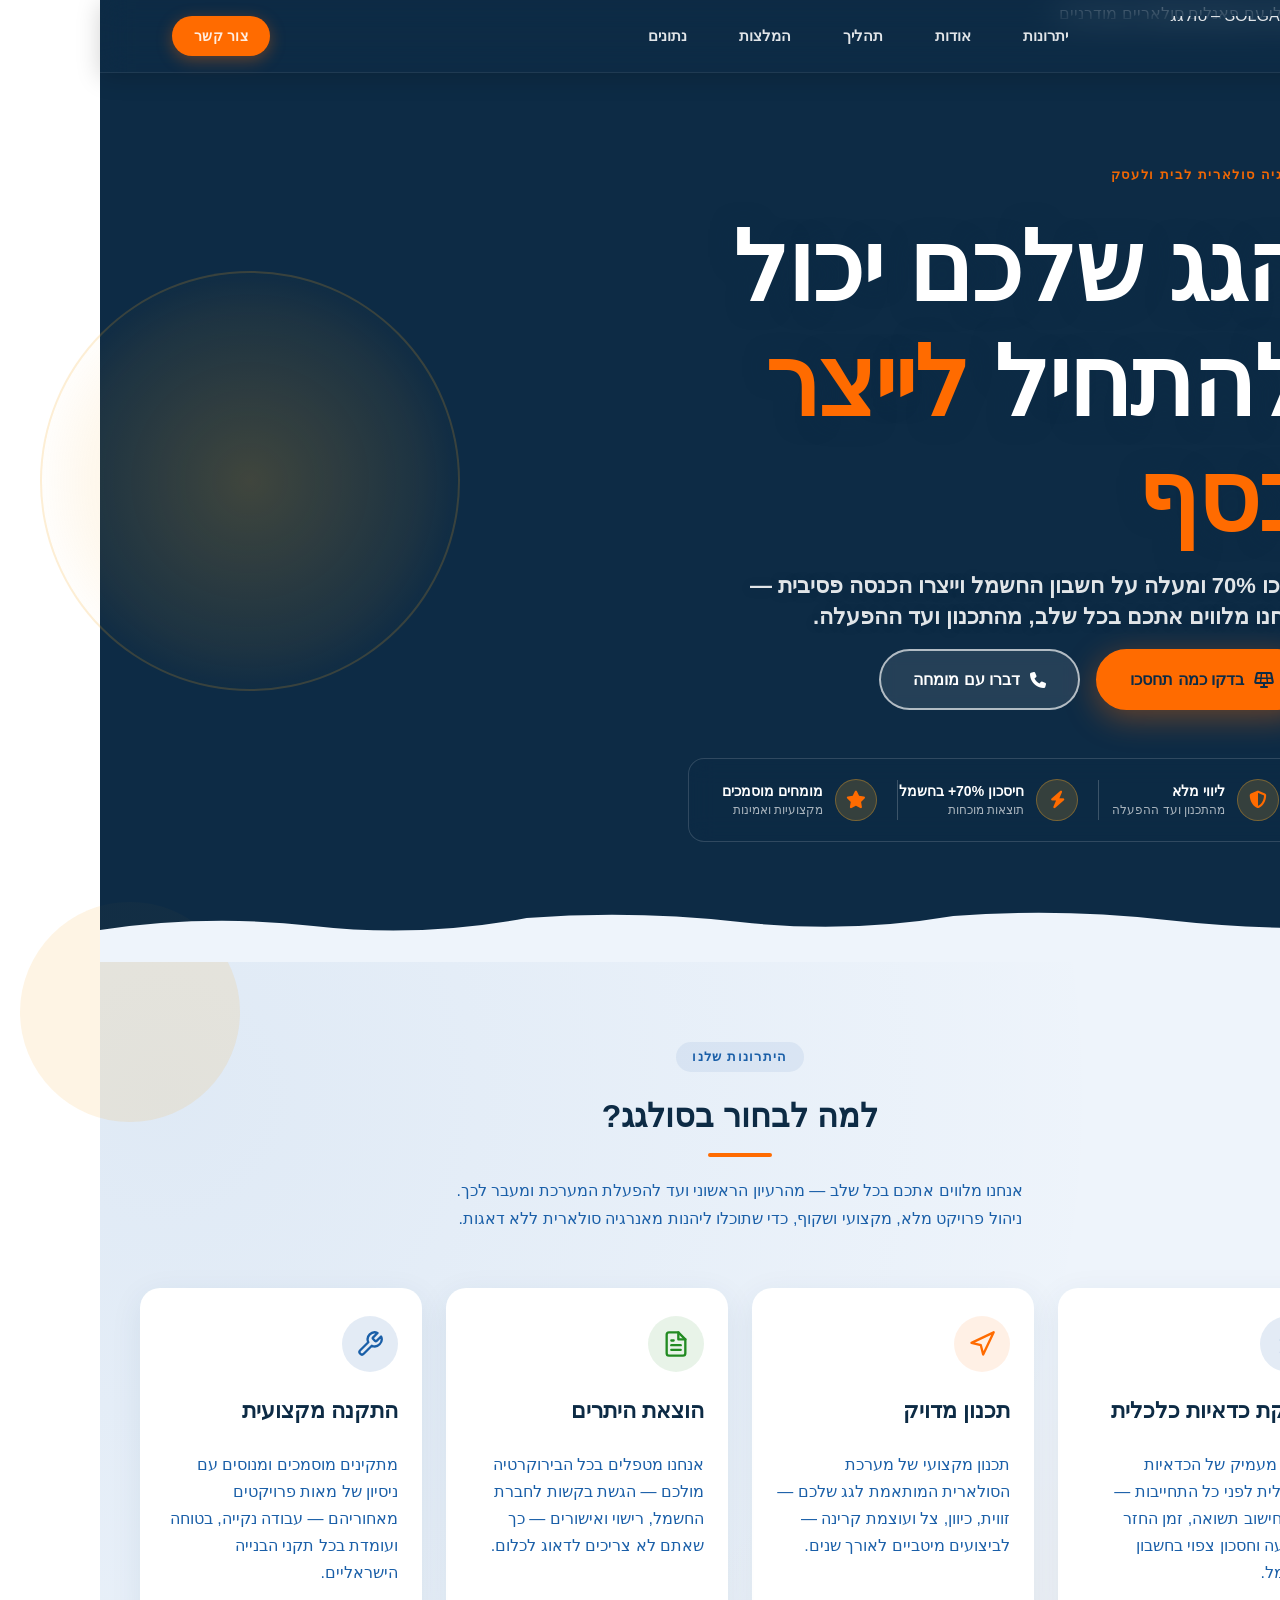
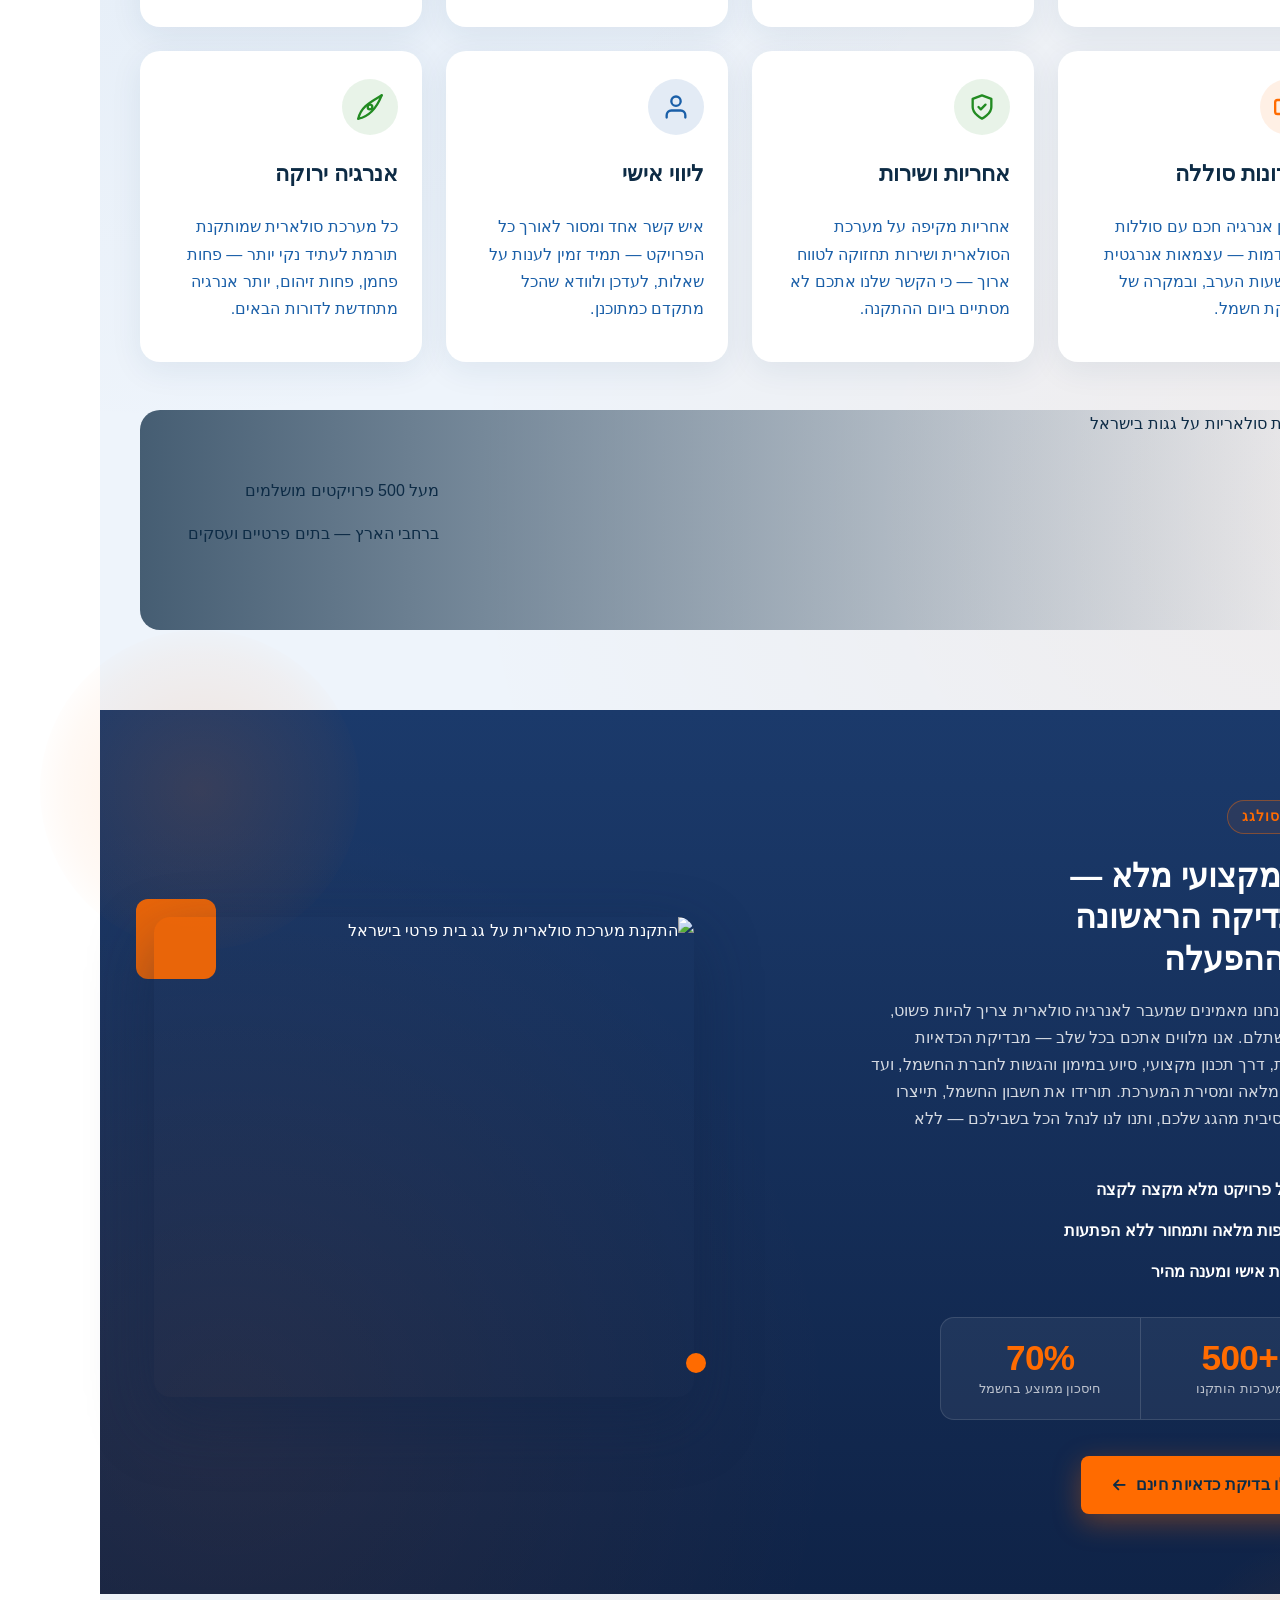
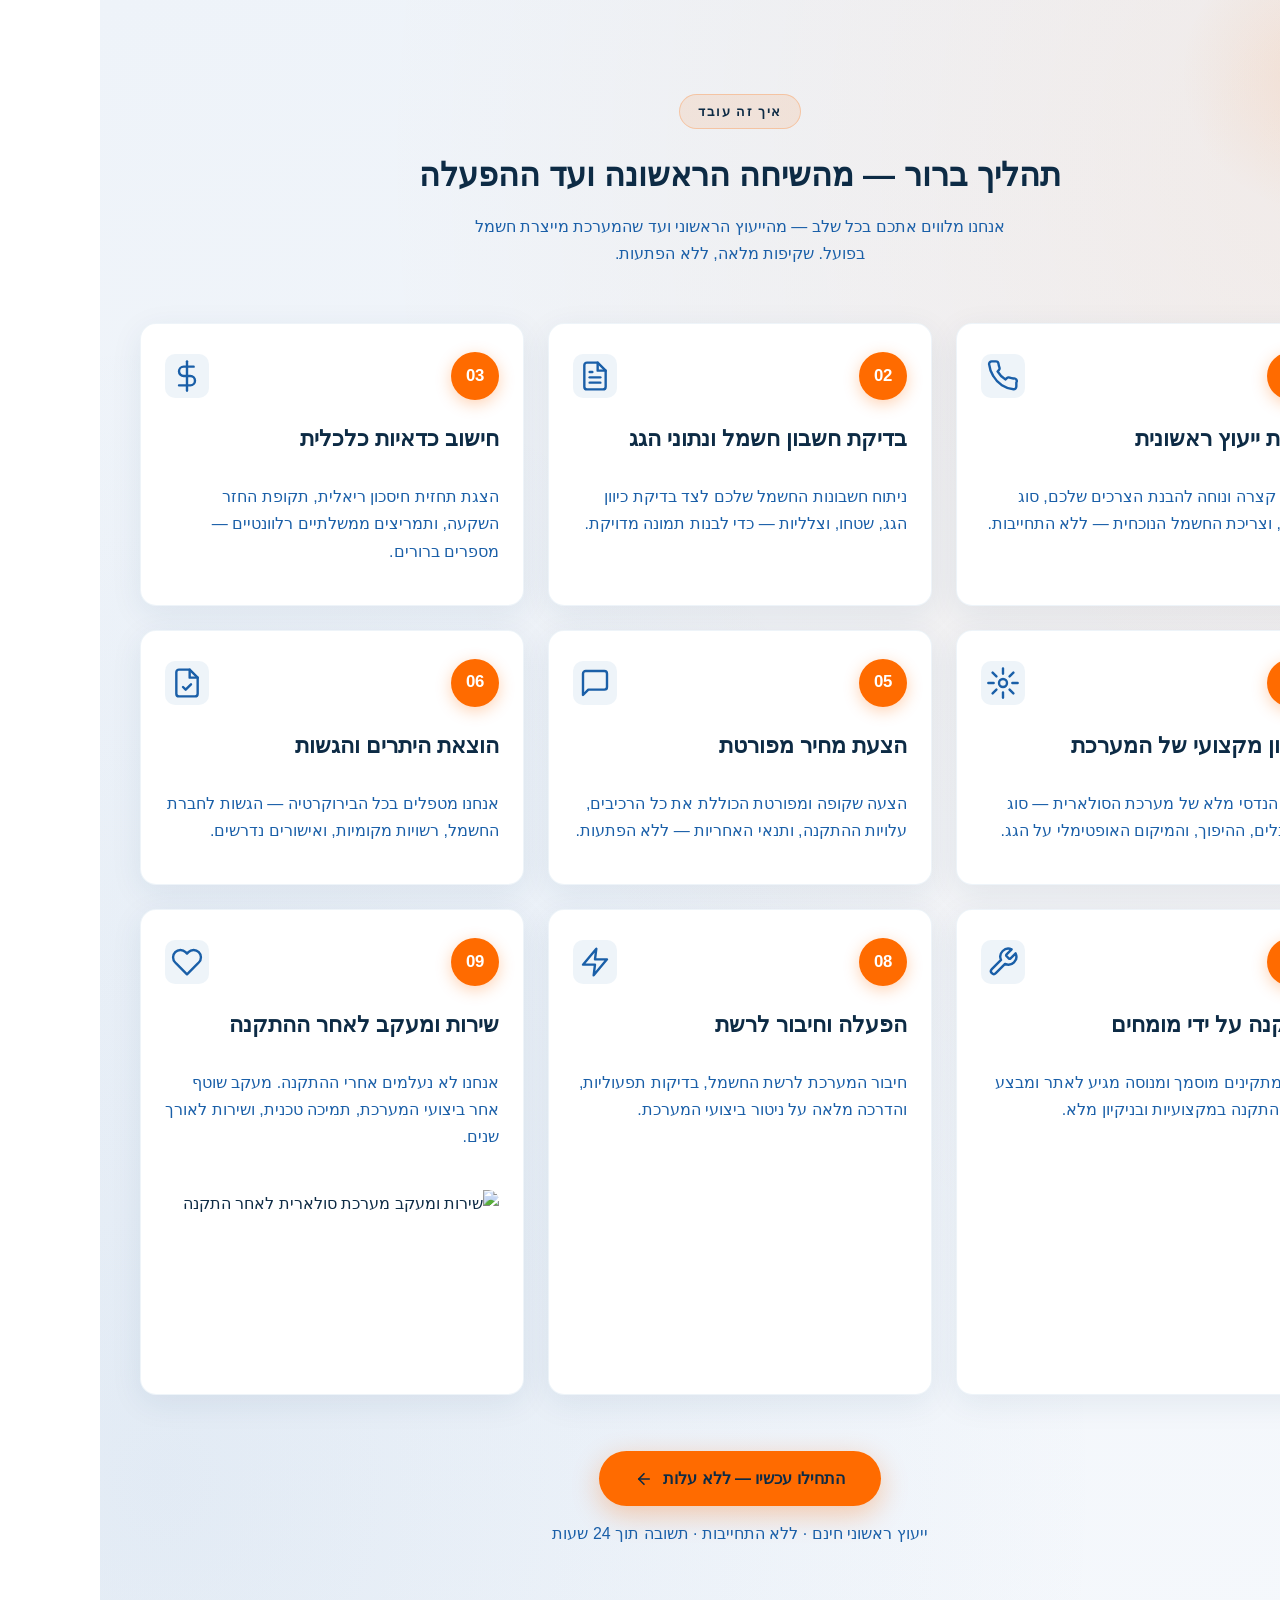
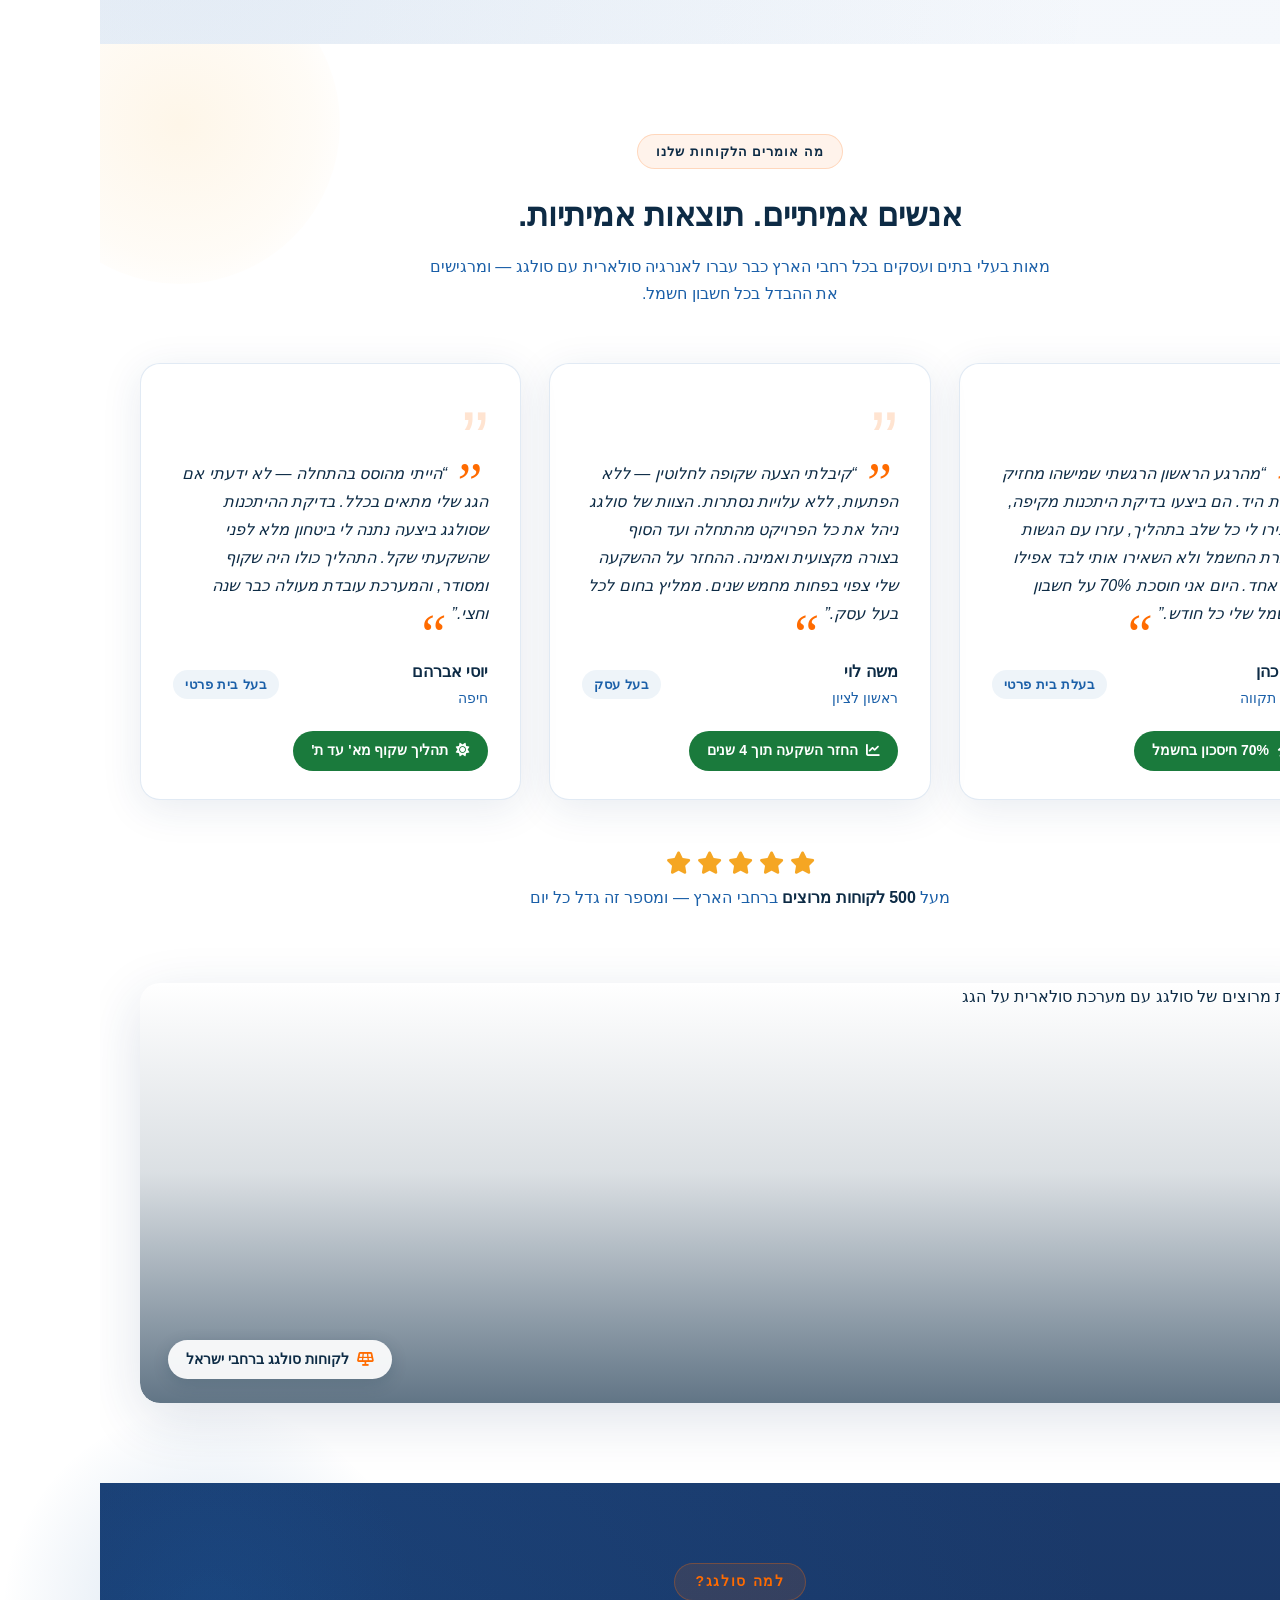
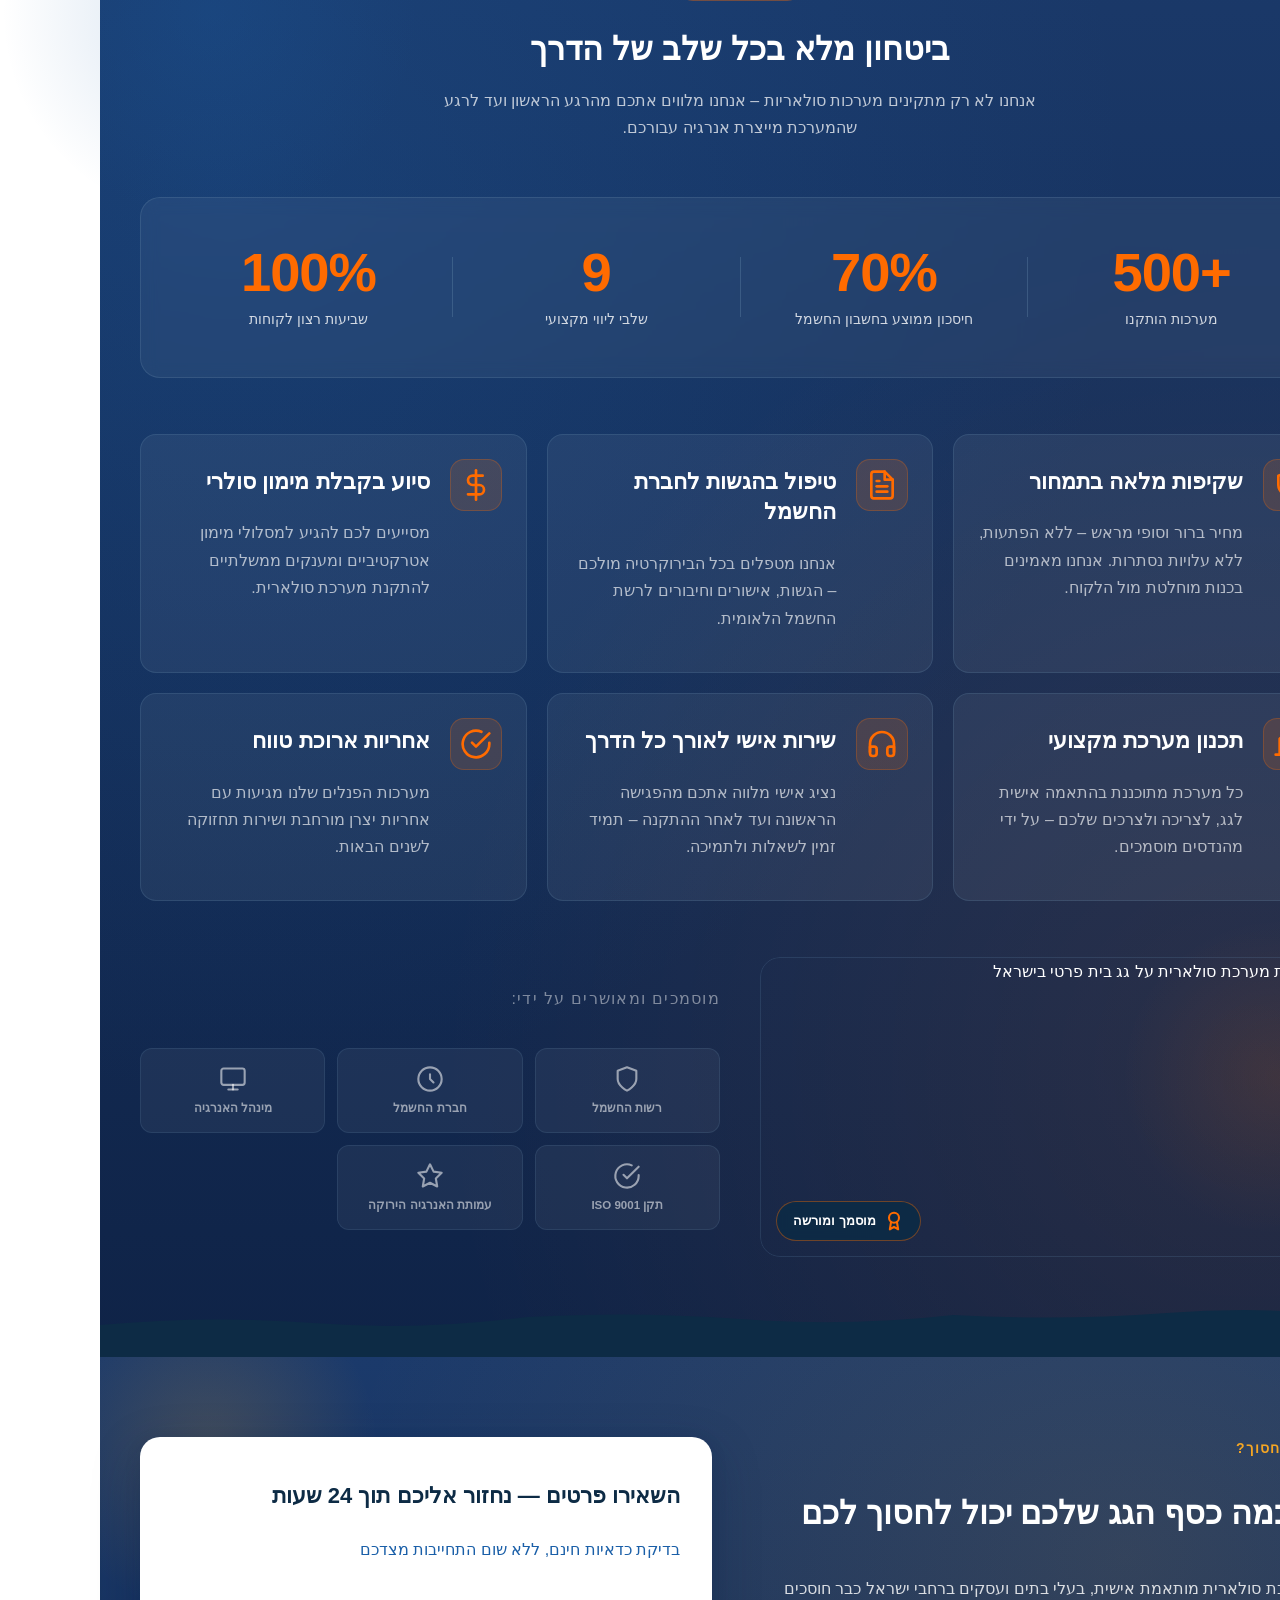
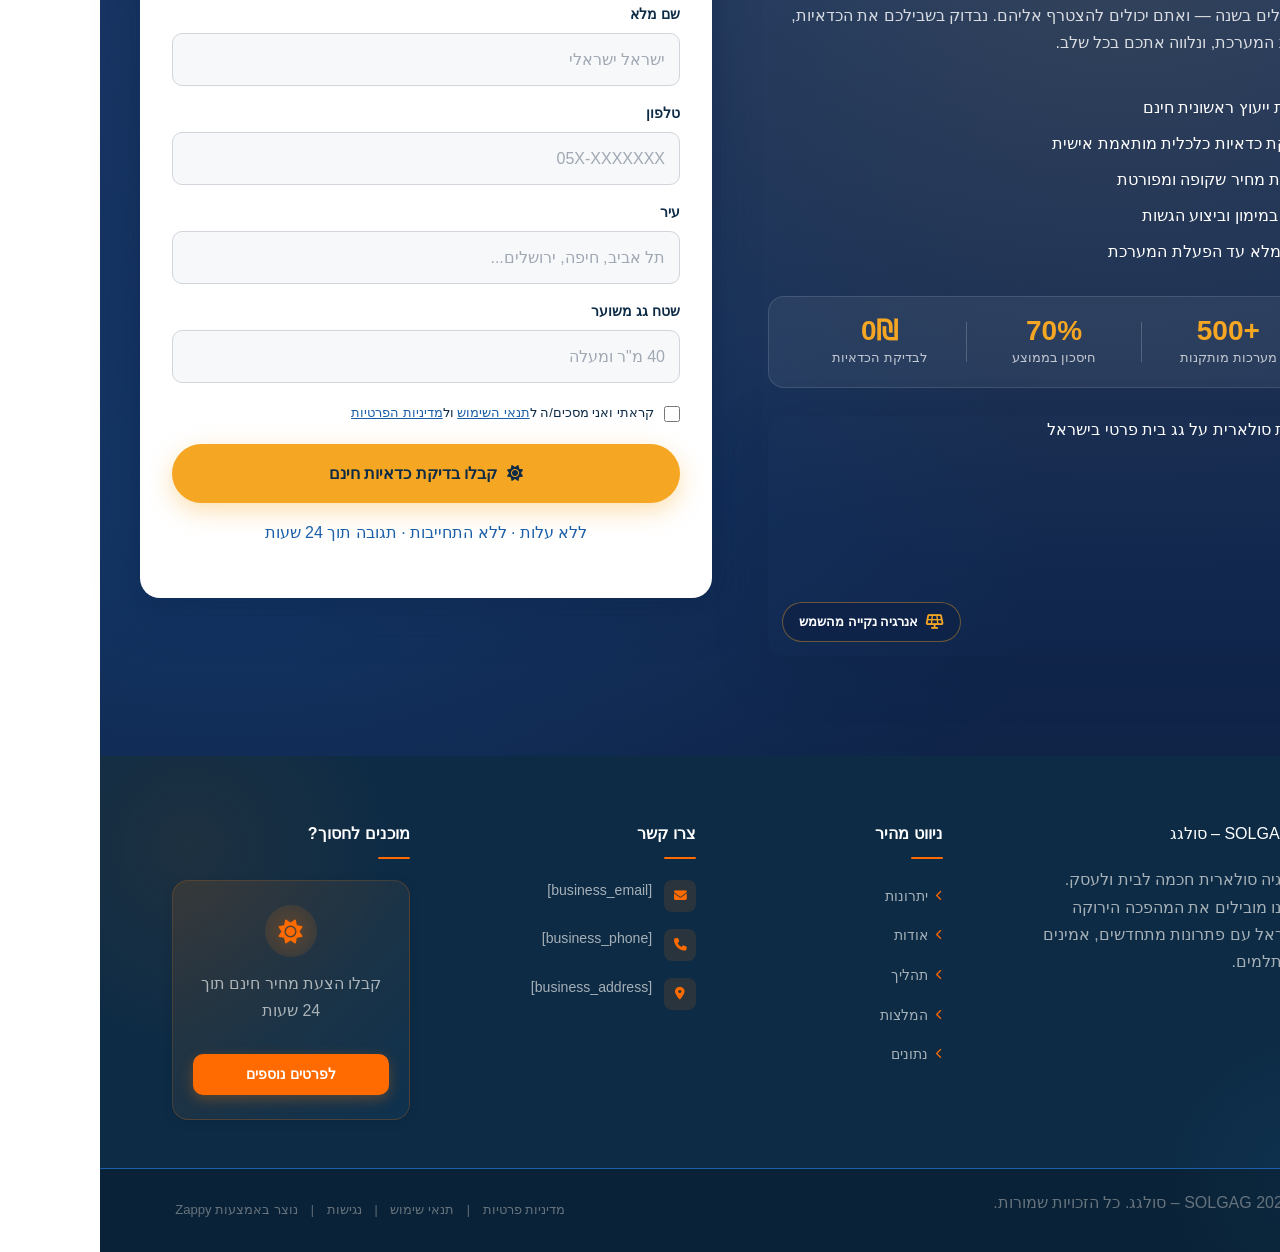
==== commit 6ca9730a: "Background sync: Progressive GitHub Sync" ====
--- a/index.html
+++ b/index.html
@@ -2326,6 +2326,457 @@
 
   .index-stats-section__stat-item {
     border-inline-end: none !important;
+  }
+}
+</style>
+
+<style data-zappy-section-v2-css="true">
+/* V2 Regenerated Section CSS */
+.index-cta-section {
+  position: relative;
+  background-color: #0F2347;
+  background-image:
+    radial-gradient(ellipse at 80% 20%, rgba(245,166,35,0.12) 0%, transparent 55%),
+    radial-gradient(ellipse at 10% 80%, rgba(26,95,168,0.25) 0%, transparent 50%),
+    linear-gradient(180deg, #1B3A6B 0%, #0F2347 100%);
+  color: var(--text-light);
+  padding: 80px 20px 100px;
+  overflow: visible;
+  direction: rtl;
+}
+
+/* ── Background Decorations ── */
+.index-cta-section .index-cta-bg-decoration {
+  position: absolute;
+  inset: 0;
+  pointer-events: none;
+  overflow: hidden;
+  z-index: 0;
+}
+
+.index-cta-section .index-cta-sun-orb {
+  position: absolute;
+  top: -80px;
+  inset-inline-end: -60px;
+  width: 340px;
+  height: 340px;
+  border-radius: 50%;
+  background: radial-gradient(circle, rgba(245,166,35,0.18) 0%, transparent 70%);
+  pointer-events: none;
+}
+
+.index-cta-section .index-cta-dot-accent {
+  position: absolute;
+  bottom: 120px;
+  inset-inline-start: 40px;
+  width: 16px;
+  height: 16px;
+  border-radius: 50%;
+  background: #F5A623;
+  opacity: 0.85;
+  pointer-events: none;
+}
+
+/* ── Container ── */
+.index-cta-section .index-cta-container {
+  position: relative;
+  z-index: 1;
+  max-width: 1200px;
+  margin: 0 auto;
+  display: grid;
+  grid-template-columns: 1fr 1fr;
+  gap: 56px;
+  align-items: start;
+  direction: rtl;
+}
+
+/* ── RIGHT column: Marketing ── */
+.index-cta-section .index-cta-marketing {
+  display: flex;
+  flex-direction: column;
+  gap: 24px;
+}
+
+.index-cta-section .index-cta-eyebrow {
+  display: inline-block;
+  font-family: 'Noto Sans Hebrew', 'Assistant', sans-serif;
+  font-size: 0.875rem;
+  font-weight: 700;
+  letter-spacing: 0.08em;
+  color: #F5A623;
+  text-transform: uppercase;
+  text-align: start;
+}
+
+.index-cta-section .index-cta-headline {
+  font-family: 'Noto Sans Hebrew', 'Simpler Pro', sans-serif;
+  font-size: 2rem;
+  font-weight: 700;
+  line-height: 1.3;
+  color: var(--text-light);
+  text-align: start;
+  margin: 0;
+}
+
+.index-cta-section .index-cta-desc {
+  font-family: 'Noto Sans Hebrew', 'Assistant', sans-serif;
+  font-size: 1rem;
+  line-height: 1.7;
+  color: rgba(255,255,255,0.82);
+  text-align: start;
+  margin: 0;
+}
+
+/* ── Checklist ── */
+.index-cta-section .index-cta-checklist {
+  list-style: none;
+  padding: 0;
+  margin: 0;
+  display: flex;
+  flex-direction: column;
+  gap: 12px;
+}
+
+.index-cta-section .index-cta-checklist li {
+  display: flex;
+  flex-direction: row;
+  align-items: center;
+  gap: 12px;
+  font-family: 'Noto Sans Hebrew', 'Assistant', sans-serif;
+  font-size: 1rem;
+  line-height: 1.5;
+  color: var(--text-light);
+  text-align: start;
+}
+
+.index-cta-section .index-cta-check-icon {
+  color: #F5A623;
+  font-size: 1.1rem;
+  flex-shrink: 0;
+  line-height: 1;
+}
+
+/* ── Trust Stats ── */
+.index-cta-section .index-cta-stats {
+  display: flex;
+  flex-direction: row;
+  align-items: center;
+  gap: 0;
+  background: rgba(255,255,255,0.06);
+  border: 1px solid rgba(255,255,255,0.12);
+  border-radius: 16px;
+  padding: 20px 24px;
+  margin-top: 8px;
+}
+
+.index-cta-section .index-cta-stat {
+  flex: 1;
+  display: flex;
+  flex-direction: column;
+  align-items: center;
+  gap: 4px;
+  text-align: center;
+}
+
+.index-cta-section .index-cta-stat-number {
+  font-family: 'Noto Sans Hebrew', 'Simpler Pro', sans-serif;
+  font-size: 1.75rem;
+  font-weight: 800;
+  color: #F5A623;
+  line-height: 1;
+}
+
+.index-cta-section .index-cta-stat-label {
+  font-family: 'Noto Sans Hebrew', 'Assistant', sans-serif;
+  font-size: 0.8rem;
+  color: rgba(255,255,255,0.72);
+  line-height: 1.4;
+  text-align: center;
+}
+
+.index-cta-section .index-cta-stat-divider {
+  width: 1px;
+  height: 40px;
+  background: rgba(255,255,255,0.2);
+  flex-shrink: 0;
+}
+
+/* ── Supporting Image ── */
+.index-cta-section .index-cta-image-wrapper {
+  position: relative;
+  border-radius: 16px;
+  overflow: hidden;
+  box-shadow: 0 16px 48px rgba(15,35,71,0.45);
+  margin-top: 4px;
+}
+
+.index-cta-section .index-cta-image-wrapper img {
+  display: block;
+  width: 100%;
+  height: 240px;
+  object-fit: cover;
+  border-radius: 16px;
+}
+
+.index-cta-section .index-cta-image-badge {
+  position: absolute;
+  bottom: 14px;
+  inset-inline-end: 14px;
+  display: flex;
+  flex-direction: row;
+  align-items: center;
+  gap: 8px;
+  background: rgba(15,35,71,0.82);
+  backdrop-filter: blur(6px);
+  border: 1px solid rgba(245,166,35,0.4);
+  border-radius: 100px;
+  padding: 8px 16px;
+  font-family: 'Noto Sans Hebrew', 'Assistant', sans-serif;
+  font-size: 0.8rem;
+  font-weight: 600;
+  color: var(--text-light);
+}
+
+.index-cta-section .index-cta-image-badge i {
+  color: #F5A623;
+  font-size: 0.9rem;
+}
+
+/* ── LEFT column: Form Card ── */
+.index-cta-section .index-cta-form-col {
+  display: flex;
+  flex-direction: column;
+}
+
+.index-cta-section .index-cta-form-card {
+  background: var(--bg-light);
+  border-radius: 20px;
+  box-shadow: 0 16px 48px rgba(15,35,71,0.28), 0 4px 16px rgba(15,35,71,0.12);
+  padding: 36px 32px;
+  display: flex;
+  flex-direction: column;
+  gap: 24px;
+}
+
+.index-cta-section .index-cta-form-header {
+  display: flex;
+  flex-direction: column;
+  gap: 8px;
+}
+
+.index-cta-section .index-cta-form-title {
+  font-family: 'Noto Sans Hebrew', 'Simpler Pro', sans-serif;
+  font-size: 1.375rem;
+  font-weight: 700;
+  line-height: 1.4;
+  color: var(--text-dark);
+  text-align: start;
+  margin: 0;
+}
+
+.index-cta-section .index-cta-form-subtitle {
+  font-family: 'Noto Sans Hebrew', 'Assistant', sans-serif;
+  font-size: 0.9rem;
+  line-height: 1.6;
+  color: var(--text-muted);
+  text-align: start;
+  margin: 0;
+}
+
+/* ── Form Fields ── */
+.index-cta-section .index-cta-form {
+  display: flex;
+  flex-direction: column;
+  gap: 16px;
+}
+
+.index-cta-section .index-cta-field {
+  display: flex;
+  flex-direction: column;
+  gap: 6px;
+}
+
+.index-cta-section .index-cta-label {
+  font-family: 'Noto Sans Hebrew', 'Assistant', sans-serif;
+  font-size: 0.875rem;
+  font-weight: 600;
+  color: var(--text-dark);
+  text-align: start;
+}
+
+.index-cta-section .index-cta-input {
+  font-family: 'Noto Sans Hebrew', 'Assistant', sans-serif;
+  font-size: 1rem;
+  color: var(--text-dark);
+  background: #F7F8FA;
+  border: 1.5px solid #D1D5DB;
+  border-radius: 10px;
+  padding: 12px 14px;
+  width: 100%;
+  box-sizing: border-box;
+  text-align: start;
+  direction: rtl;
+  transition: border-color 0.2s ease, box-shadow 0.2s ease;
+  outline: none;
+}
+
+.index-cta-section .index-cta-input::placeholder {
+  color: #A0A8B4;
+}
+
+.index-cta-section .index-cta-input:focus {
+  border-color: var(--primary);
+  box-shadow: 0 0 0 3px rgba(26,95,168,0.12);
+  background: #fff;
+}
+
+/* ── Privacy Consent ── */
+.index-cta-section .index-cta-privacy {
+  margin-top: 4px;
+}
+
+.index-cta-section .index-cta-privacy .privacy-consent-label {
+  display: flex;
+  flex-direction: row;
+  align-items: flex-start;
+  gap: 10px;
+  font-family: 'Noto Sans Hebrew', 'Assistant', sans-serif;
+  font-size: 0.8rem;
+  line-height: 1.6;
+  color: var(--text-dark);
+  cursor: pointer;
+  text-align: start;
+}
+
+.index-cta-section .index-cta-privacy .privacy-consent-checkbox {
+  width: 16px;
+  height: 16px;
+  margin-top: 3px;
+  flex-shrink: 0;
+  accent-color: var(--primary);
+  cursor: pointer;
+}
+
+.index-cta-section .index-cta-privacy a {
+  color: var(--primary);
+  text-decoration: underline;
+}
+
+.index-cta-section .index-cta-privacy a:hover {
+  color: var(--accent);
+}
+
+/* ── Submit Button ── */
+.index-cta-section .index-cta-submit {
+  display: flex;
+  flex-direction: row;
+  align-items: center;
+  justify-content: center;
+  gap: 10px;
+  width: 100%;
+  background: #F5A623;
+  color: #fff;
+  font-family: 'Noto Sans Hebrew', 'Assistant', sans-serif;
+  font-size: 1rem;
+  font-weight: 700;
+  border: none;
+  border-radius: 100px;
+  padding: 16px 28px;
+  cursor: pointer;
+  box-shadow: 0 8px 24px rgba(245,166,35,0.35);
+  transition: background 0.2s ease, box-shadow 0.2s ease, transform 0.15s ease;
+  margin-top: 4px;
+}
+
+.index-cta-section .index-cta-submit:hover {
+  background: #e09410;
+  box-shadow: 0 12px 32px rgba(245,166,35,0.45);
+  transform: translateY(-2px);
+}
+
+.index-cta-section .index-cta-submit i {
+  font-size: 1rem;
+}
+
+/* ── Small note ── */
+.index-cta-section .index-cta-note {
+  font-family: 'Noto Sans Hebrew', 'Assistant', sans-serif;
+  font-size: 0.8rem;
+  color: var(--text-muted);
+  text-align: center;
+  margin: 0;
+  line-height: 1.6;
+}
+
+/* ── RESPONSIVE: Tablet ── */
+@media (max-width: 960px) {
+  .index-cta-section .index-cta-container {
+    grid-template-columns: 1fr;
+    gap: 40px;
+  }
+
+  .index-cta-section .index-cta-marketing {
+    order: 1;
+  }
+
+  .index-cta-section .index-cta-form-col {
+    order: 2;
+  }
+
+  .index-cta-section .index-cta-headline {
+    font-size: 1.75rem;
+  }
+}
+
+/* ── RESPONSIVE: Mobile ── */
+@media (max-width: 768px) {
+  .index-cta-section {
+    padding: 60px 16px 72px;
+  }
+
+  .index-cta-section .index-cta-container {
+    grid-template-columns: 1fr !important;
+    gap: 32px;
+  }
+
+  .index-cta-section .index-cta-headline {
+    font-size: 1.5rem;
+  }
+
+  .index-cta-section .index-cta-stats {
+    gap: 0;
+    padding: 16px 12px;
+  }
+
+  .index-cta-section .index-cta-stat-number {
+    font-size: 1.4rem;
+  }
+
+  .index-cta-section .index-cta-stat-label {
+    font-size: 0.72rem;
+  }
+
+  .index-cta-section .index-cta-form-card {
+    padding: 24px 20px;
+  }
+
+  .index-cta-section .index-cta-form-title {
+    font-size: 1.2rem;
+  }
+
+  .index-cta-section .index-cta-image-wrapper img {
+    height: 200px;
+  }
+
+  .index-cta-section .index-cta-sun-orb {
+    width: 200px;
+    height: 200px;
+    top: -40px;
+    inset-inline-end: -40px;
+  }
+
+  .index-cta-section .index-cta-dot-accent {
+    display: none;
   }
 }
 </style>
@@ -3631,140 +4082,118 @@
 
 </section>
 
-<section data-band-index="6" id="cta" class="index-cta-section" dir="rtl" data-layout-spec="בית-cta">
+<section class="index-cta-section" data-layout-spec="בית-cta" dir="rtl" id="cta">
   <!-- Decorative background elements -->
-  <div class="index-cta-bg-glow" aria-hidden="true"></div>
-  <div class="index-cta-contour" aria-hidden="true">
-    <svg data-no-icon-edit="true" aria-hidden="true" viewBox="0 0 1200 600" preserveAspectRatio="xMidYMid slice" xmlns="http://www.w3.org/2000/svg" width="100%" height="100%">
-      <g stroke="rgba(255,255,255,0.04)" stroke-width="1.5" fill="none">
-        <ellipse cx="600" cy="300" rx="200" ry="200"></ellipse>
-        <ellipse cx="600" cy="300" rx="280" ry="280"></ellipse>
-        <ellipse cx="600" cy="300" rx="360" ry="360"></ellipse>
-        <ellipse cx="600" cy="300" rx="440" ry="440"></ellipse>
-        <ellipse cx="600" cy="300" rx="520" ry="520"></ellipse>
-        <line x1="600" y1="0" x2="600" y2="600"></line>
-        <line x1="0" y1="300" x2="1200" y2="300"></line>
-        <line x1="0" y1="0" x2="1200" y2="600"></line>
-        <line x1="1200" y1="0" x2="0" y2="600"></line>
-      </g>
-    </svg>
+  <div class="index-cta-bg-decoration" aria-hidden="true">
+    <div class="index-cta-sun-orb"></div>
+    <div class="index-cta-dot-accent"></div>
   </div>
 
   <div class="index-cta-container">
-    <!-- Content Column (START = RIGHT in RTL) -->
-    <div class="index-cta-content">
-      <div class="index-cta-badge">בדיקת התאמה חינמית</div>
-      <h2 class="index-cta-heading">מוכנים לגלות כמה תחסכו<br>עם מערכת סולארית?</h2>
-      <p class="index-cta-subtext">השאירו פרטים ונחזור אליכם עם בדיקת כדאיות כלכלית מותאמת אישית — ללא עלות וללא התחייבות. הצוות שלנו ילווה אתכם בכל שלב, מהבדיקה הראשונית ועד הפעלת המערכת.</p>
+
+    <!-- Right Column: Marketing Content -->
+    <div class="index-cta-marketing">
+      <span class="index-cta-eyebrow">מוכנים לחסוך?</span>
+      <h2 class="index-cta-headline">גלו כמה כסף הגג שלכם יכול לחסוך לכם</h2>
+      <p class="index-cta-desc">עם מערכת סולארית מותאמת אישית, בעלי בתים ועסקים ברחבי ישראל כבר חוסכים אלפי שקלים בשנה — ואתם יכולים להצטרף אליהם. נבדוק בשבילכם את הכדאיות, נתכנן את המערכת, ונלווה אתכם בכל שלב.</p>
 
       <ul class="index-cta-checklist">
         <li>
-          <span class="index-cta-check-icon" aria-hidden="true">
-            <svg data-element-type="icon" data-icon-type="svg" width="18" height="18" viewBox="0 0 18 18" fill="none" xmlns="http://www.w3.org/2000/svg">
-              <circle cx="9" cy="9" r="9" fill="rgba(255,122,0,0.2)"></circle>
-              <path d="M5 9.5L7.5 12L13 6.5" stroke="#FF6B00" stroke-width="2" stroke-linecap="round" stroke-linejoin="round"></path>
-            </svg>
-          </span>
-          <span>שיחת ייעוץ ראשונית ובדיקת נתוני הגג</span>
+          <span class="index-cta-check-icon" aria-hidden="true"><i class="fa-solid fa-circle-check"></i></span>
+          <span>שיחת ייעוץ ראשונית חינם</span>
         </li>
         <li>
-          <span class="index-cta-check-icon" aria-hidden="true">
-            <svg data-element-type="icon" data-icon-type="svg" width="18" height="18" viewBox="0 0 18 18" fill="none" xmlns="http://www.w3.org/2000/svg">
-              <circle cx="9" cy="9" r="9" fill="rgba(255,122,0,0.2)"></circle>
-              <path d="M5 9.5L7.5 12L13 6.5" stroke="#FF6B00" stroke-width="2" stroke-linecap="round" stroke-linejoin="round"></path>
-            </svg>
-          </span>
-          <span>בדיקת כדאיות כלכלית וחישוב חיסכון צפוי</span>
+          <span class="index-cta-check-icon" aria-hidden="true"><i class="fa-solid fa-circle-check"></i></span>
+          <span>בדיקת כדאיות כלכלית מותאמת אישית</span>
         </li>
         <li>
-          <span class="index-cta-check-icon" aria-hidden="true">
-            <svg data-element-type="icon" data-icon-type="svg" width="18" height="18" viewBox="0 0 18 18" fill="none" xmlns="http://www.w3.org/2000/svg">
-              <circle cx="9" cy="9" r="9" fill="rgba(255,122,0,0.2)"></circle>
-              <path d="M5 9.5L7.5 12L13 6.5" stroke="#FF6B00" stroke-width="2" stroke-linecap="round" stroke-linejoin="round"></path>
-            </svg>
-          </span>
-          <span>הצעת מחיר ראשונית ללא עלות</span>
+          <span class="index-cta-check-icon" aria-hidden="true"><i class="fa-solid fa-circle-check"></i></span>
+          <span>הצעת מחיר שקופה ומפורטת</span>
         </li>
         <li>
-          <span class="index-cta-check-icon" aria-hidden="true">
-            <svg data-element-type="icon" data-icon-type="svg" width="18" height="18" viewBox="0 0 18 18" fill="none" xmlns="http://www.w3.org/2000/svg">
-              <circle cx="9" cy="9" r="9" fill="rgba(255,122,0,0.2)"></circle>
-              <path d="M5 9.5L7.5 12L13 6.5" stroke="#FF6B00" stroke-width="2" stroke-linecap="round" stroke-linejoin="round"></path>
-            </svg>
-          </span>
-          <span>סיוע במימון מערכת סולארית לעסקים ולבתים פרטיים</span>
+          <span class="index-cta-check-icon" aria-hidden="true"><i class="fa-solid fa-circle-check"></i></span>
+          <span>סיוע במימון וביצוע הגשות</span>
         </li>
         <li>
-          <span class="index-cta-check-icon" aria-hidden="true">
-            <svg data-element-type="icon" data-icon-type="svg" width="18" height="18" viewBox="0 0 18 18" fill="none" xmlns="http://www.w3.org/2000/svg">
-              <circle cx="9" cy="9" r="9" fill="rgba(255,122,0,0.2)"></circle>
-              <path d="M5 9.5L7.5 12L13 6.5" stroke="#FF6B00" stroke-width="2" stroke-linecap="round" stroke-linejoin="round"></path>
-            </svg>
-          </span>
-          <span>ליווי מלא עד מסירת המערכת והפעלתה</span>
+          <span class="index-cta-check-icon" aria-hidden="true"><i class="fa-solid fa-circle-check"></i></span>
+          <span>ליווי מלא עד הפעלת המערכת</span>
         </li>
       </ul>
 
-      <div class="index-cta-trust-strip">
-        <div class="index-cta-trust-item">
-          <span class="index-cta-trust-num">+500</span>
-          <span class="index-cta-trust-label">מערכות הותקנו</span>
-        </div>
-        <div class="index-cta-trust-divider" aria-hidden="true"></div>
-        <div class="index-cta-trust-item">
-          <span class="index-cta-trust-num">100%</span>
-          <span class="index-cta-trust-label">ליווי אישי</span>
-        </div>
-        <div class="index-cta-trust-divider" aria-hidden="true"></div>
-        <div class="index-cta-trust-item">
-          <span class="index-cta-trust-num">0₪</span>
-          <span class="index-cta-trust-label">לבדיקת ההתאמה</span>
+      <!-- Trust Stats -->
+      <div class="index-cta-stats">
+        <div class="index-cta-stat">
+          <span class="index-cta-stat-number">+500</span>
+          <span class="index-cta-stat-label">מערכות מותקנות</span>
+        </div>
+        <div class="index-cta-stat-divider" aria-hidden="true"></div>
+        <div class="index-cta-stat">
+          <span class="index-cta-stat-number">70%</span>
+          <span class="index-cta-stat-label">חיסכון בממוצע</span>
+        </div>
+        <div class="index-cta-stat-divider" aria-hidden="true"></div>
+        <div class="index-cta-stat">
+          <span class="index-cta-stat-number">0₪</span>
+          <span class="index-cta-stat-label">לבדיקת הכדאיות</span>
+        </div>
+      </div>
+
+      <!-- Supporting image -->
+      <div class="index-cta-image-wrapper">
+        <img data-context="Aerial view of Israeli residential rooftop with modern solar panels installed, Mediterranean architecture, warm golden sunlight, blue sky background, professional solar energy installation, clean and premium look" width="560" height="300" src="/assets/solgag-section-בית-cta-index-cta-image-1.webp" alt="מערכת סולארית על גג בית פרטי בישראל">
+        <div class="index-cta-image-badge">
+          <i class="fa-solid fa-solar-panel" aria-hidden="true"></i>
+          <span>אנרגיה נקייה מהשמש</span>
         </div>
       </div>
     </div>
 
-    <!-- Form Column (END = LEFT in RTL) -->
-    <div class="index-cta-form-block">
-      <div class="index-cta-form-header">
-        <h3 class="index-cta-form-title">השאירו פרטים — נחזור אליכם</h3>
-        <p class="index-cta-form-subtitle">מלאו את הטופס ונציג מטעמנו יצור איתכם קשר תוך 24 שעות</p>
+    <!-- Left Column: Lead Capture Form -->
+    <div class="index-cta-form-col">
+      <div class="index-cta-form-card">
+        <div class="index-cta-form-header">
+          <h3 class="index-cta-form-title">השאירו פרטים — נחזור אליכם תוך 24 שעות</h3>
+          <p class="index-cta-form-subtitle">בדיקת כדאיות חינם, ללא שום התחייבות מצדכם</p>
+        </div>
+
+        <form class="contact-form index-cta-form" novalidate="">
+          <div class="index-cta-field">
+            <label for="cta-name" class="index-cta-label">שם מלא</label>
+            <input type="text" id="cta-name" name="full_name" class="index-cta-input" placeholder="ישראל ישראלי" required="">
+          </div>
+
+          <div class="index-cta-field">
+            <label for="cta-phone" class="index-cta-label">טלפון</label>
+            <input type="tel" id="cta-phone" name="phone" class="index-cta-input" placeholder="05X-XXXXXXX" required="">
+          </div>
+
+          <div class="index-cta-field">
+            <label for="cta-city" class="index-cta-label">עיר</label>
+            <input type="text" id="cta-city" name="city" class="index-cta-input" placeholder="תל אביב, חיפה, ירושלים..." required="">
+          </div>
+
+          <div class="index-cta-field">
+            <label for="cta-roof" class="index-cta-label">שטח גג משוער</label>
+            <input type="number" id="cta-roof" name="roof_area" class="index-cta-input" placeholder="40 מ&quot;ר ומעלה" min="10">
+          </div>
+
+          <div class="privacy-consent index-cta-privacy">
+            <label class="privacy-consent-label">
+              <input type="checkbox" name="privacy_consent" class="privacy-consent-checkbox" required="">
+              <span>קראתי ואני מסכים/ה ל<a href="/terms" target="_blank">תנאי השימוש</a> ול<a href="/privacy" target="_blank">מדיניות הפרטיות</a></span>
+            </label>
+          </div>
+
+          <button type="submit" class="index-cta-submit">
+            <i class="fa-solid fa-sun" aria-hidden="true"></i>
+            קבלו בדיקת כדאיות חינם
+          </button>
+
+          <p class="index-cta-note">ללא עלות · ללא התחייבות · תגובה תוך 24 שעות</p>
+        </form>
       </div>
-
-      <form class="contact-form index-cta-form" novalidate="">
-        <div class="index-cta-field">
-          <label for="cta-name" class="index-cta-label">שם מלא</label>
-          <input type="text" id="cta-name" name="name" class="index-cta-input" placeholder="ישראל ישראלי" required="">
-        </div>
-        <div class="index-cta-field">
-          <label for="cta-phone" class="index-cta-label">טלפון</label>
-          <input type="tel" id="cta-phone" name="phone" class="index-cta-input" placeholder="05X-XXXXXXX" required="">
-        </div>
-        <div class="index-cta-field">
-          <label for="cta-email" class="index-cta-label">אימייל</label>
-          <input type="email" id="cta-email" name="email" class="index-cta-input" placeholder="your@email.com">
-        </div>
-        <div class="index-cta-field">
-          <label for="cta-message" class="index-cta-label">הערות (אופציונלי)</label>
-          <textarea id="cta-message" name="message" class="index-cta-input index-cta-textarea" placeholder="ספרו לנו בקצרה על הנכס שלכם..." rows="3"></textarea>
-        </div>
-
-        <div class="privacy-consent">
-          <label class="privacy-consent-label">
-            <input type="checkbox" name="privacy_consent" class="privacy-consent-checkbox" required="">
-            <span>קראתי ואני מסכים/ה ל<a href="/terms" target="_blank">תנאי השימוש</a> ול<a href="/privacy" target="_blank">מדיניות הפרטיות</a></span>
-          </label>
-        </div>
-
-        <button type="submit" class="index-cta-submit">
-          <span>שלחו את הפרטים</span>
-          <svg data-element-type="icon" data-icon-type="svg" width="20" height="20" viewBox="0 0 20 20" fill="none" xmlns="http://www.w3.org/2000/svg" aria-hidden="true">
-            <path d="M15 10H5M9 6L5 10L9 14" stroke="currentColor" stroke-width="2" stroke-linecap="round" stroke-linejoin="round"></path>
-          </svg>
-        </button>
-
-        <p class="index-cta-no-obligation">ללא עלות · ללא התחייבות · תגובה תוך יום עסקים</p>
-      </form>
     </div>
+
   </div>
 </section>
   </main>
--- a/styles.css
+++ b/styles.css
@@ -2668,372 +2668,12 @@
 /* ── RESPONSIVE ─────────────────────────────────────── */
 
 /* cta */
-.index-cta-section {
-  position: relative;
-  background-color: #0D2B45;
-  background-image:
-    radial-gradient(ellipse 60% 50% at 80% -10%, rgba(31,111,168,0.35) 0%, transparent 60%),
-    radial-gradient(ellipse 40% 40% at 20% 110%, rgba(255,122,0,0.12) 0%, transparent 55%),
-    linear-gradient(180deg, #185182 0%, #113859 55%, #0a1a33 100%);
-  color: var(--text-light);
-  padding: 96px 24px;
-  overflow: visible;
-  direction: rtl;
-}
-
-.index-cta-section .index-cta-bg-glow {
-  position: absolute;
-  top: -80px;
-  inset-inline-end: 10%;
-  width: 420px;
-  height: 420px;
-  background: radial-gradient(circle, rgba(31,111,168,0.22) 0%, transparent 70%);
-  pointer-events: none;
-  z-index: 0;
-  border-radius: 50%;
-}
-
-.index-cta-section .index-cta-contour {
-  position: absolute;
-  inset: 0;
-  pointer-events: none;
-  z-index: 0;
-  overflow: hidden;
-}
-
-.index-cta-section .index-cta-contour svg {
-  width: 100%;
-  height: 100%;
-}
-
-.index-cta-section .index-cta-container {
-  position: relative;
-  z-index: 1;
-  max-width: 1200px;
-  margin: 0 auto;
-  display: grid;
-  grid-template-columns: 1fr 1fr;
-  gap: 56px;
-  align-items: start;
-  direction: rtl;
-}
 
 /* ── CONTENT COLUMN ── */
-.index-cta-section .index-cta-content {
-  display: flex;
-  flex-direction: column;
-  gap: 24px;
-}
-
-.index-cta-section .index-cta-badge {
-  display: inline-flex;
-  align-items: center;
-  background: rgba(255,122,0,0.15);
-  border: 1px solid rgba(255,122,0,0.4);
-  color: #FF6B00;
-  font-size: 0.875rem;
-  font-weight: 700;
-  letter-spacing: 0.04em;
-  padding: 6px 14px;
-  border-radius: 8px;
-  width: fit-content;
-  font-family: 'Rubik', sans-serif;
-}
-
-.index-cta-section .index-cta-heading {
-  font-family: 'Rubik', sans-serif;
-  font-size: 2rem;
-  font-weight: 700;
-  line-height: 1.3;
-  color: var(--text-light);
-  margin: 0;
-  text-align: right;
-}
-
-.index-cta-section .index-cta-subtext {
-  font-family: 'Rubik', sans-serif;
-  font-size: 1rem;
-  line-height: 1.7;
-  color: rgba(247,248,245,0.82);
-  margin: 0;
-  text-align: right;
-}
-
-.index-cta-section .index-cta-checklist {
-  list-style: none;
-  margin: 0;
-  padding: 0;
-  display: flex;
-  flex-direction: column;
-  gap: 12px;
-}
-
-.index-cta-section .index-cta-checklist li {
-  display: flex;
-  flex-direction: row;
-  align-items: center;
-  gap: 10px;
-  color: var(--text-light);
-  font-family: 'Rubik', sans-serif;
-  font-size: 1rem;
-  line-height: 1.5;
-  text-align: right;
-}
-
-.index-cta-section .index-cta-check-icon {
-  flex-shrink: 0;
-  display: flex;
-  align-items: center;
-  justify-content: center;
-}
-
-.index-cta-section .index-cta-trust-strip {
-  display: flex;
-  flex-direction: row;
-  align-items: center;
-  gap: 0;
-  background: rgba(255,255,255,0.06);
-  border: 1px solid var(--border-dark);
-  border-radius: 16px;
-  padding: 20px 24px;
-  margin-top: 8px;
-}
-
-.index-cta-section .index-cta-trust-item {
-  flex: 1;
-  display: flex;
-  flex-direction: column;
-  align-items: center;
-  gap: 4px;
-  text-align: center;
-}
-
-.index-cta-section .index-cta-trust-num {
-  font-family: 'Rubik', sans-serif;
-  font-size: 1.6rem;
-  font-weight: 700;
-  color: #FF6B00;
-  line-height: 1;
-}
-
-.index-cta-section .index-cta-trust-label {
-  font-family: 'Rubik', sans-serif;
-  font-size: 0.8rem;
-  color: rgba(247,248,245,0.65);
-  line-height: 1.4;
-}
-
-.index-cta-section .index-cta-trust-divider {
-  width: 1px;
-  height: 40px;
-  background: var(--border-dark);
-  flex-shrink: 0;
-}
 
 /* ── FORM COLUMN ── */
-.index-cta-section .index-cta-form-block {
-  background: rgba(255,255,255,0.07);
-  border: 1px solid var(--border-dark);
-  border-radius: 16px;
-  padding: 36px 32px;
-  backdrop-filter: blur(8px);
-  -webkit-backdrop-filter: blur(8px);
-  display: flex;
-  flex-direction: column;
-  gap: 0;
-}
-
-.index-cta-section .index-cta-form-header {
-  margin-bottom: 24px;
-}
-
-.index-cta-section .index-cta-form-title {
-  font-family: 'Rubik', sans-serif;
-  font-size: 1.375rem;
-  font-weight: 700;
-  color: var(--text-light);
-  margin: 0 0 8px 0;
-  line-height: 1.4;
-  text-align: right;
-}
-
-.index-cta-section .index-cta-form-subtitle {
-  font-family: 'Rubik', sans-serif;
-  font-size: 0.875rem;
-  color: rgba(247,248,245,0.65);
-  margin: 0;
-  line-height: 1.6;
-  text-align: right;
-}
-
-.index-cta-section .index-cta-form {
-  display: flex;
-  flex-direction: column;
-  gap: 16px;
-}
-
-.index-cta-section .index-cta-field {
-  display: flex;
-  flex-direction: column;
-  gap: 6px;
-}
-
-.index-cta-section .index-cta-label {
-  font-family: 'Rubik', sans-serif;
-  font-size: 0.875rem;
-  font-weight: 600;
-  color: rgba(247,248,245,0.85);
-  text-align: right;
-}
-
-.index-cta-section .index-cta-input {
-  background: rgba(255,255,255,0.08);
-  border: 1px solid var(--border-dark);
-  border-radius: 10px;
-  padding: 12px 14px;
-  font-family: 'Rubik', sans-serif;
-  font-size: 1rem;
-  color: var(--text-light);
-  outline: none;
-  width: 100%;
-  box-sizing: border-box;
-  text-align: right;
-  direction: rtl;
-  transition: all 0.25s ease;
-}
-
-.index-cta-section .index-cta-input::placeholder {
-  color: rgba(247,248,245,0.35);
-}
-
-.index-cta-section .index-cta-input:focus {
-  border-color: var(--primary);
-  background: rgba(31,111,168,0.12);
-  box-shadow: 0 0 0 3px rgba(31,111,168,0.18);
-}
-
-.index-cta-section .index-cta-textarea {
-  resize: vertical;
-  min-height: 80px;
-}
-
-.index-cta-section .privacy-consent {
-  color: rgba(247,248,245,0.75);
-}
-
-.index-cta-section .privacy-consent-label {
-  display: flex;
-  flex-direction: row;
-  align-items: flex-start;
-  gap: 10px;
-  font-family: 'Rubik', sans-serif;
-  font-size: 0.8rem;
-  line-height: 1.6;
-  color: rgba(247,248,245,0.75);
-  cursor: pointer;
-  text-align: right;
-}
-
-.index-cta-section .privacy-consent-checkbox {
-  flex-shrink: 0;
-  margin-top: 3px;
-  width: 16px;
-  height: 16px;
-  accent-color: #FF6B00;
-  cursor: pointer;
-}
-
-.index-cta-section .privacy-consent a {
-  color: #FF6B00;
-  text-decoration: underline;
-}
-
-.index-cta-section .privacy-consent a:hover {
-  color: #FF6B00;
-}
-
-.index-cta-section .index-cta-submit {
-  display: flex;
-  flex-direction: row;
-  align-items: center;
-  justify-content: center;
-  gap: 8px;
-  background: #FF6B00;
-  color: #ffffff;
-  border: none;
-  border-radius: 10px;
-  padding: 16px 32px;
-  font-family: 'Rubik', sans-serif;
-  font-size: 1rem;
-  font-weight: 700;
-  letter-spacing: 0.02em;
-  cursor: pointer;
-  transition: all 0.25s ease;
-  width: 100%;
-  margin-top: 4px;
-}
-
-.index-cta-section .index-cta-submit:hover {
-  background: #FF6B00;
-  box-shadow: 0 8px 30px rgba(255,122,0,0.35);
-  transform: translateY(-2px);
-}
-
-.index-cta-section .index-cta-no-obligation {
-  font-family: 'Rubik', sans-serif;
-  font-size: 0.8rem;
-  color: rgba(247,248,245,0.5);
-  text-align: center;
-  margin: 0;
-  line-height: 1.6;
-}
 
 /* ── RESPONSIVE ── */
-@media (max-width: 900px) {
-  .index-cta-section .index-cta-container {
-    grid-template-columns: 1fr;
-    gap: 40px;
-  }
-}
-
-@media (max-width: 768px) {
-  .index-cta-section {
-    padding: 56px 16px;
-  }
-
-  .index-cta-section .index-cta-container {
-    grid-template-columns: 1fr !important;
-    gap: 32px;
-    padding: 0;
-  }
-
-  .index-cta-section .index-cta-heading {
-    font-size: 1.6rem;
-  }
-
-  .index-cta-section .index-cta-form-block {
-    padding: 24px 20px;
-  }
-
-  .index-cta-section .index-cta-trust-strip {
-    padding: 16px 12px;
-    gap: 0;
-  }
-
-  .index-cta-section .index-cta-trust-num {
-    font-size: 1.3rem;
-  }
-
-  .index-cta-section .index-cta-trust-label {
-    font-size: 0.72rem;
-  }
-
-  .index-cta-section .index-cta-bg-glow {
-    width: 240px;
-    height: 240px;
-    top: -40px;
-  }
-}
 
 /* Global font override - exclude icon fonts and special elements */
 *:not(.fas):not(.far):not(.fab):not(.fa):not([class*="fa-"]):not(.iconify):not([class*="icon"]):not(code):not(pre):not(i[class*="fa"]) {
@@ -6187,7 +5827,6 @@
   }
 }
 
-
 /* ═══════════════════════════════════════════════════════════
    V2 REGENERATED SECTION CSS (בית-stats)
    Added: 2026-05-15T17:02:18.067Z
@@ -6620,6 +6259,458 @@
 
   .index-stats-section__stat-item {
     border-inline-end: none !important;
+  }
+}
+
+/* ═══════════════════════════════════════════════════════════
+   V2 REGENERATED SECTION CSS (בית-cta)
+   Added: 2026-05-15T17:03:47.274Z
+   ═══════════════════════════════════════════════════════════ */
+.index-cta-section {
+  position: relative;
+  background-color: #0F2347;
+  background-image:
+    radial-gradient(ellipse at 80% 20%, rgba(245,166,35,0.12) 0%, transparent 55%),
+    radial-gradient(ellipse at 10% 80%, rgba(26,95,168,0.25) 0%, transparent 50%),
+    linear-gradient(180deg, #1B3A6B 0%, #0F2347 100%);
+  color: var(--text-light);
+  padding: 80px 20px 100px;
+  overflow: visible;
+  direction: rtl;
+}
+
+/* ── Background Decorations ── */
+.index-cta-section .index-cta-bg-decoration {
+  position: absolute;
+  inset: 0;
+  pointer-events: none;
+  overflow: hidden;
+  z-index: 0;
+}
+
+.index-cta-section .index-cta-sun-orb {
+  position: absolute;
+  top: -80px;
+  inset-inline-end: -60px;
+  width: 340px;
+  height: 340px;
+  border-radius: 50%;
+  background: radial-gradient(circle, rgba(245,166,35,0.18) 0%, transparent 70%);
+  pointer-events: none;
+}
+
+.index-cta-section .index-cta-dot-accent {
+  position: absolute;
+  bottom: 120px;
+  inset-inline-start: 40px;
+  width: 16px;
+  height: 16px;
+  border-radius: 50%;
+  background: #F5A623;
+  opacity: 0.85;
+  pointer-events: none;
+}
+
+/* ── Container ── */
+.index-cta-section .index-cta-container {
+  position: relative;
+  z-index: 1;
+  max-width: 1200px;
+  margin: 0 auto;
+  display: grid;
+  grid-template-columns: 1fr 1fr;
+  gap: 56px;
+  align-items: start;
+  direction: rtl;
+}
+
+/* ── RIGHT column: Marketing ── */
+.index-cta-section .index-cta-marketing {
+  display: flex;
+  flex-direction: column;
+  gap: 24px;
+}
+
+.index-cta-section .index-cta-eyebrow {
+  display: inline-block;
+  font-family: 'Noto Sans Hebrew', 'Assistant', sans-serif;
+  font-size: 0.875rem;
+  font-weight: 700;
+  letter-spacing: 0.08em;
+  color: #F5A623;
+  text-transform: uppercase;
+  text-align: start;
+}
+
+.index-cta-section .index-cta-headline {
+  font-family: 'Noto Sans Hebrew', 'Simpler Pro', sans-serif;
+  font-size: 2rem;
+  font-weight: 700;
+  line-height: 1.3;
+  color: var(--text-light);
+  text-align: start;
+  margin: 0;
+}
+
+.index-cta-section .index-cta-desc {
+  font-family: 'Noto Sans Hebrew', 'Assistant', sans-serif;
+  font-size: 1rem;
+  line-height: 1.7;
+  color: rgba(255,255,255,0.82);
+  text-align: start;
+  margin: 0;
+}
+
+/* ── Checklist ── */
+.index-cta-section .index-cta-checklist {
+  list-style: none;
+  padding: 0;
+  margin: 0;
+  display: flex;
+  flex-direction: column;
+  gap: 12px;
+}
+
+.index-cta-section .index-cta-checklist li {
+  display: flex;
+  flex-direction: row;
+  align-items: center;
+  gap: 12px;
+  font-family: 'Noto Sans Hebrew', 'Assistant', sans-serif;
+  font-size: 1rem;
+  line-height: 1.5;
+  color: var(--text-light);
+  text-align: start;
+}
+
+.index-cta-section .index-cta-check-icon {
+  color: #F5A623;
+  font-size: 1.1rem;
+  flex-shrink: 0;
+  line-height: 1;
+}
+
+/* ── Trust Stats ── */
+.index-cta-section .index-cta-stats {
+  display: flex;
+  flex-direction: row;
+  align-items: center;
+  gap: 0;
+  background: rgba(255,255,255,0.06);
+  border: 1px solid rgba(255,255,255,0.12);
+  border-radius: 16px;
+  padding: 20px 24px;
+  margin-top: 8px;
+}
+
+.index-cta-section .index-cta-stat {
+  flex: 1;
+  display: flex;
+  flex-direction: column;
+  align-items: center;
+  gap: 4px;
+  text-align: center;
+}
+
+.index-cta-section .index-cta-stat-number {
+  font-family: 'Noto Sans Hebrew', 'Simpler Pro', sans-serif;
+  font-size: 1.75rem;
+  font-weight: 800;
+  color: #F5A623;
+  line-height: 1;
+}
+
+.index-cta-section .index-cta-stat-label {
+  font-family: 'Noto Sans Hebrew', 'Assistant', sans-serif;
+  font-size: 0.8rem;
+  color: rgba(255,255,255,0.72);
+  line-height: 1.4;
+  text-align: center;
+}
+
+.index-cta-section .index-cta-stat-divider {
+  width: 1px;
+  height: 40px;
+  background: rgba(255,255,255,0.2);
+  flex-shrink: 0;
+}
+
+/* ── Supporting Image ── */
+.index-cta-section .index-cta-image-wrapper {
+  position: relative;
+  border-radius: 16px;
+  overflow: hidden;
+  box-shadow: 0 16px 48px rgba(15,35,71,0.45);
+  margin-top: 4px;
+}
+
+.index-cta-section .index-cta-image-wrapper img {
+  display: block;
+  width: 100%;
+  height: 240px;
+  object-fit: cover;
+  border-radius: 16px;
+}
+
+.index-cta-section .index-cta-image-badge {
+  position: absolute;
+  bottom: 14px;
+  inset-inline-end: 14px;
+  display: flex;
+  flex-direction: row;
+  align-items: center;
+  gap: 8px;
+  background: rgba(15,35,71,0.82);
+  backdrop-filter: blur(6px);
+  border: 1px solid rgba(245,166,35,0.4);
+  border-radius: 100px;
+  padding: 8px 16px;
+  font-family: 'Noto Sans Hebrew', 'Assistant', sans-serif;
+  font-size: 0.8rem;
+  font-weight: 600;
+  color: var(--text-light);
+}
+
+.index-cta-section .index-cta-image-badge i {
+  color: #F5A623;
+  font-size: 0.9rem;
+}
+
+/* ── LEFT column: Form Card ── */
+.index-cta-section .index-cta-form-col {
+  display: flex;
+  flex-direction: column;
+}
+
+.index-cta-section .index-cta-form-card {
+  background: var(--bg-light);
+  border-radius: 20px;
+  box-shadow: 0 16px 48px rgba(15,35,71,0.28), 0 4px 16px rgba(15,35,71,0.12);
+  padding: 36px 32px;
+  display: flex;
+  flex-direction: column;
+  gap: 24px;
+}
+
+.index-cta-section .index-cta-form-header {
+  display: flex;
+  flex-direction: column;
+  gap: 8px;
+}
+
+.index-cta-section .index-cta-form-title {
+  font-family: 'Noto Sans Hebrew', 'Simpler Pro', sans-serif;
+  font-size: 1.375rem;
+  font-weight: 700;
+  line-height: 1.4;
+  color: var(--text-dark);
+  text-align: start;
+  margin: 0;
+}
+
+.index-cta-section .index-cta-form-subtitle {
+  font-family: 'Noto Sans Hebrew', 'Assistant', sans-serif;
+  font-size: 0.9rem;
+  line-height: 1.6;
+  color: var(--text-muted);
+  text-align: start;
+  margin: 0;
+}
+
+/* ── Form Fields ── */
+.index-cta-section .index-cta-form {
+  display: flex;
+  flex-direction: column;
+  gap: 16px;
+}
+
+.index-cta-section .index-cta-field {
+  display: flex;
+  flex-direction: column;
+  gap: 6px;
+}
+
+.index-cta-section .index-cta-label {
+  font-family: 'Noto Sans Hebrew', 'Assistant', sans-serif;
+  font-size: 0.875rem;
+  font-weight: 600;
+  color: var(--text-dark);
+  text-align: start;
+}
+
+.index-cta-section .index-cta-input {
+  font-family: 'Noto Sans Hebrew', 'Assistant', sans-serif;
+  font-size: 1rem;
+  color: var(--text-dark);
+  background: #F7F8FA;
+  border: 1.5px solid #D1D5DB;
+  border-radius: 10px;
+  padding: 12px 14px;
+  width: 100%;
+  box-sizing: border-box;
+  text-align: start;
+  direction: rtl;
+  transition: border-color 0.2s ease, box-shadow 0.2s ease;
+  outline: none;
+}
+
+.index-cta-section .index-cta-input::placeholder {
+  color: #A0A8B4;
+}
+
+.index-cta-section .index-cta-input:focus {
+  border-color: var(--primary);
+  box-shadow: 0 0 0 3px rgba(26,95,168,0.12);
+  background: #fff;
+}
+
+/* ── Privacy Consent ── */
+.index-cta-section .index-cta-privacy {
+  margin-top: 4px;
+}
+
+.index-cta-section .index-cta-privacy .privacy-consent-label {
+  display: flex;
+  flex-direction: row;
+  align-items: flex-start;
+  gap: 10px;
+  font-family: 'Noto Sans Hebrew', 'Assistant', sans-serif;
+  font-size: 0.8rem;
+  line-height: 1.6;
+  color: var(--text-dark);
+  cursor: pointer;
+  text-align: start;
+}
+
+.index-cta-section .index-cta-privacy .privacy-consent-checkbox {
+  width: 16px;
+  height: 16px;
+  margin-top: 3px;
+  flex-shrink: 0;
+  accent-color: var(--primary);
+  cursor: pointer;
+}
+
+.index-cta-section .index-cta-privacy a {
+  color: var(--primary);
+  text-decoration: underline;
+}
+
+.index-cta-section .index-cta-privacy a:hover {
+  color: var(--accent);
+}
+
+/* ── Submit Button ── */
+.index-cta-section .index-cta-submit {
+  display: flex;
+  flex-direction: row;
+  align-items: center;
+  justify-content: center;
+  gap: 10px;
+  width: 100%;
+  background: #F5A623;
+  color: #fff;
+  font-family: 'Noto Sans Hebrew', 'Assistant', sans-serif;
+  font-size: 1rem;
+  font-weight: 700;
+  border: none;
+  border-radius: 100px;
+  padding: 16px 28px;
+  cursor: pointer;
+  box-shadow: 0 8px 24px rgba(245,166,35,0.35);
+  transition: background 0.2s ease, box-shadow 0.2s ease, transform 0.15s ease;
+  margin-top: 4px;
+}
+
+.index-cta-section .index-cta-submit:hover {
+  background: #e09410;
+  box-shadow: 0 12px 32px rgba(245,166,35,0.45);
+  transform: translateY(-2px);
+}
+
+.index-cta-section .index-cta-submit i {
+  font-size: 1rem;
+}
+
+/* ── Small note ── */
+.index-cta-section .index-cta-note {
+  font-family: 'Noto Sans Hebrew', 'Assistant', sans-serif;
+  font-size: 0.8rem;
+  color: var(--text-muted);
+  text-align: center;
+  margin: 0;
+  line-height: 1.6;
+}
+
+/* ── RESPONSIVE: Tablet ── */
+@media (max-width: 960px) {
+  .index-cta-section .index-cta-container {
+    grid-template-columns: 1fr;
+    gap: 40px;
+  }
+
+  .index-cta-section .index-cta-marketing {
+    order: 1;
+  }
+
+  .index-cta-section .index-cta-form-col {
+    order: 2;
+  }
+
+  .index-cta-section .index-cta-headline {
+    font-size: 1.75rem;
+  }
+}
+
+/* ── RESPONSIVE: Mobile ── */
+@media (max-width: 768px) {
+  .index-cta-section {
+    padding: 60px 16px 72px;
+  }
+
+  .index-cta-section .index-cta-container {
+    grid-template-columns: 1fr !important;
+    gap: 32px;
+  }
+
+  .index-cta-section .index-cta-headline {
+    font-size: 1.5rem;
+  }
+
+  .index-cta-section .index-cta-stats {
+    gap: 0;
+    padding: 16px 12px;
+  }
+
+  .index-cta-section .index-cta-stat-number {
+    font-size: 1.4rem;
+  }
+
+  .index-cta-section .index-cta-stat-label {
+    font-size: 0.72rem;
+  }
+
+  .index-cta-section .index-cta-form-card {
+    padding: 24px 20px;
+  }
+
+  .index-cta-section .index-cta-form-title {
+    font-size: 1.2rem;
+  }
+
+  .index-cta-section .index-cta-image-wrapper img {
+    height: 200px;
+  }
+
+  .index-cta-section .index-cta-sun-orb {
+    width: 200px;
+    height: 200px;
+    top: -40px;
+    inset-inline-end: -40px;
+  }
+
+  .index-cta-section .index-cta-dot-accent {
+    display: none;
   }
 }
 /* mobile-submenu-overflow-fix */
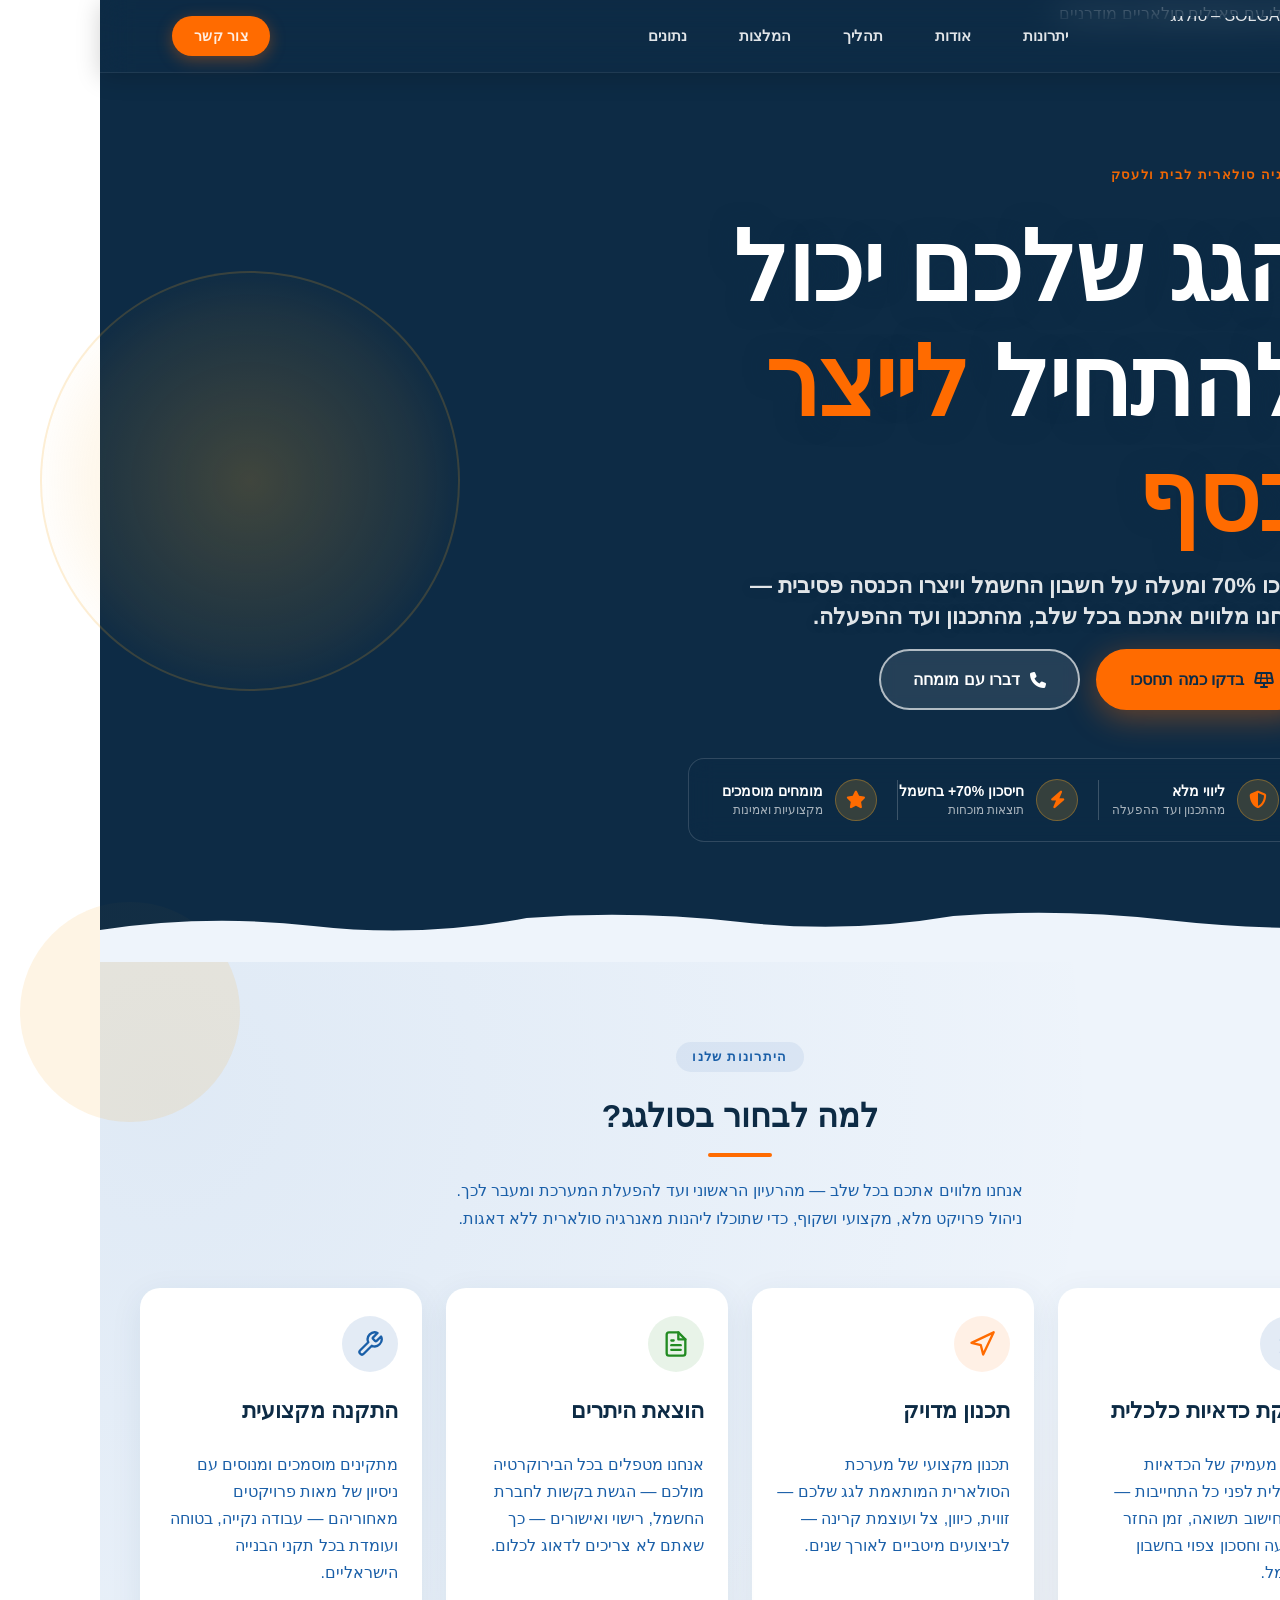
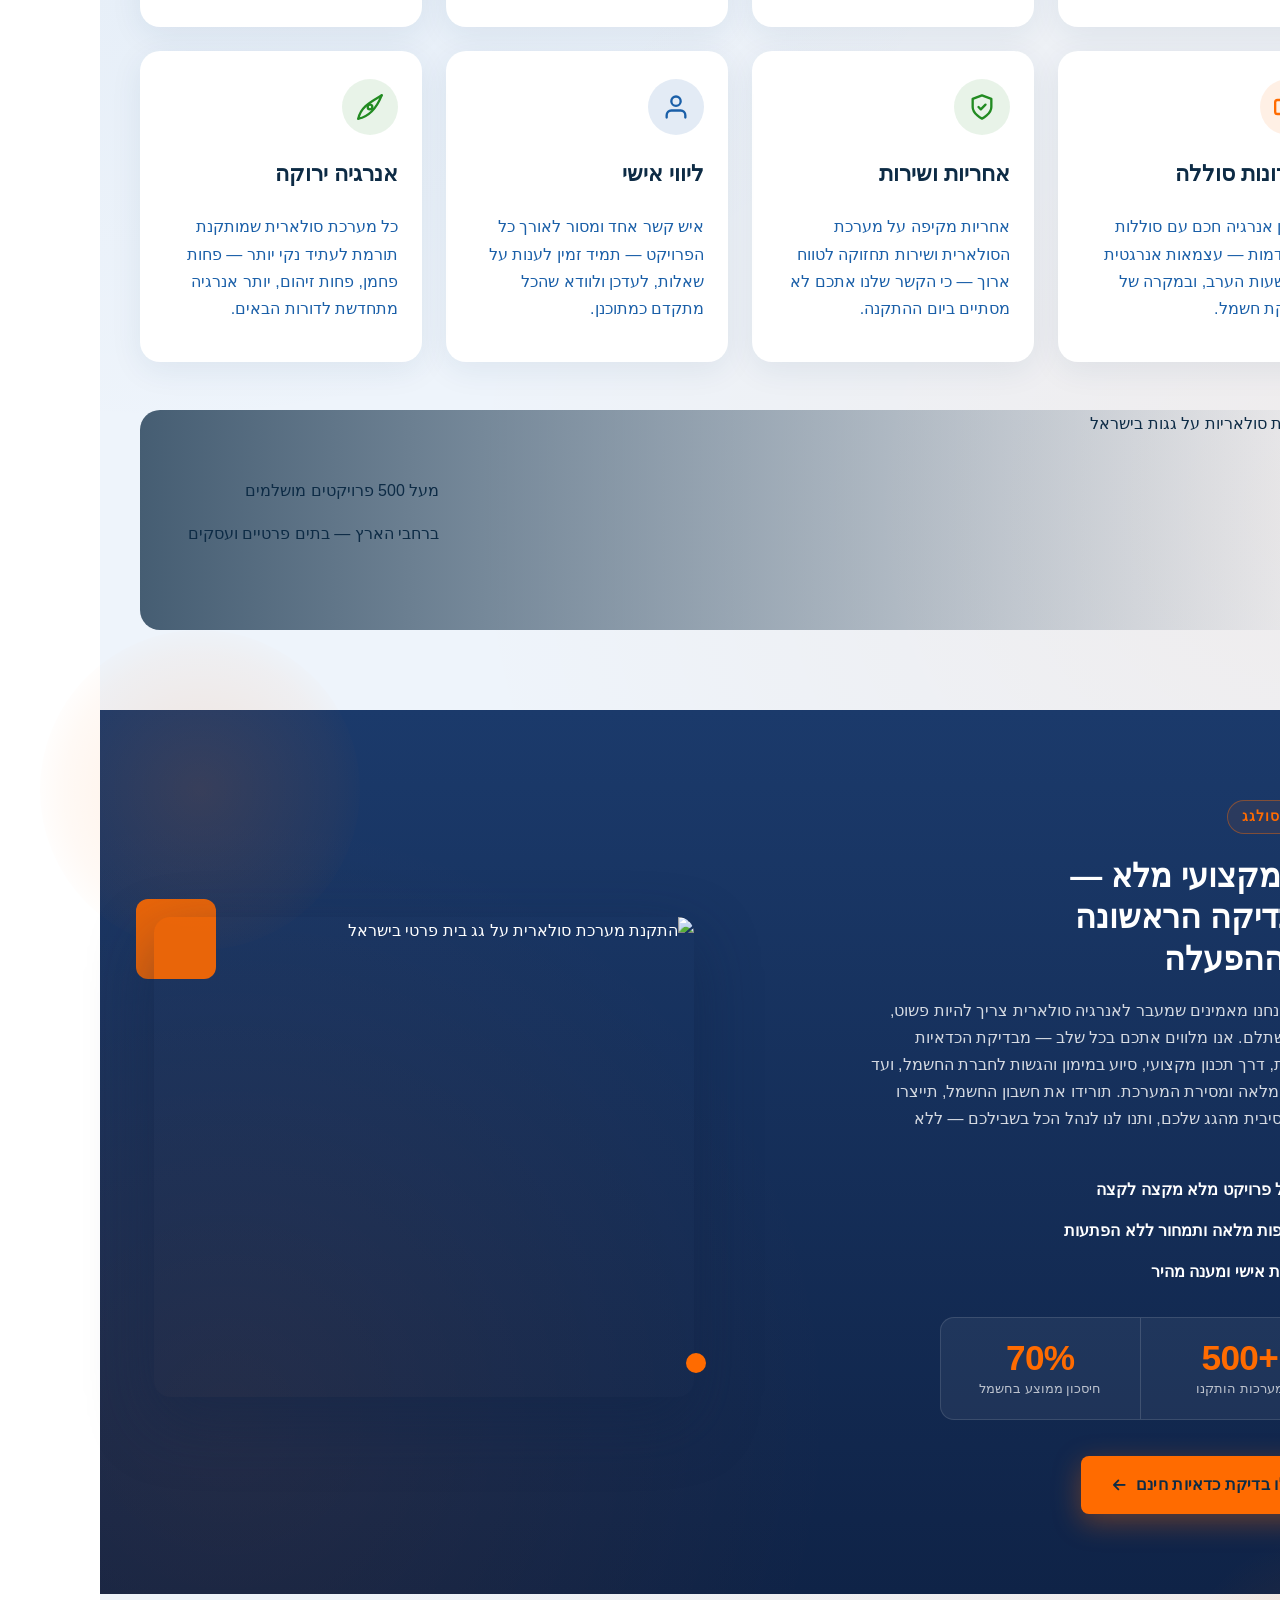
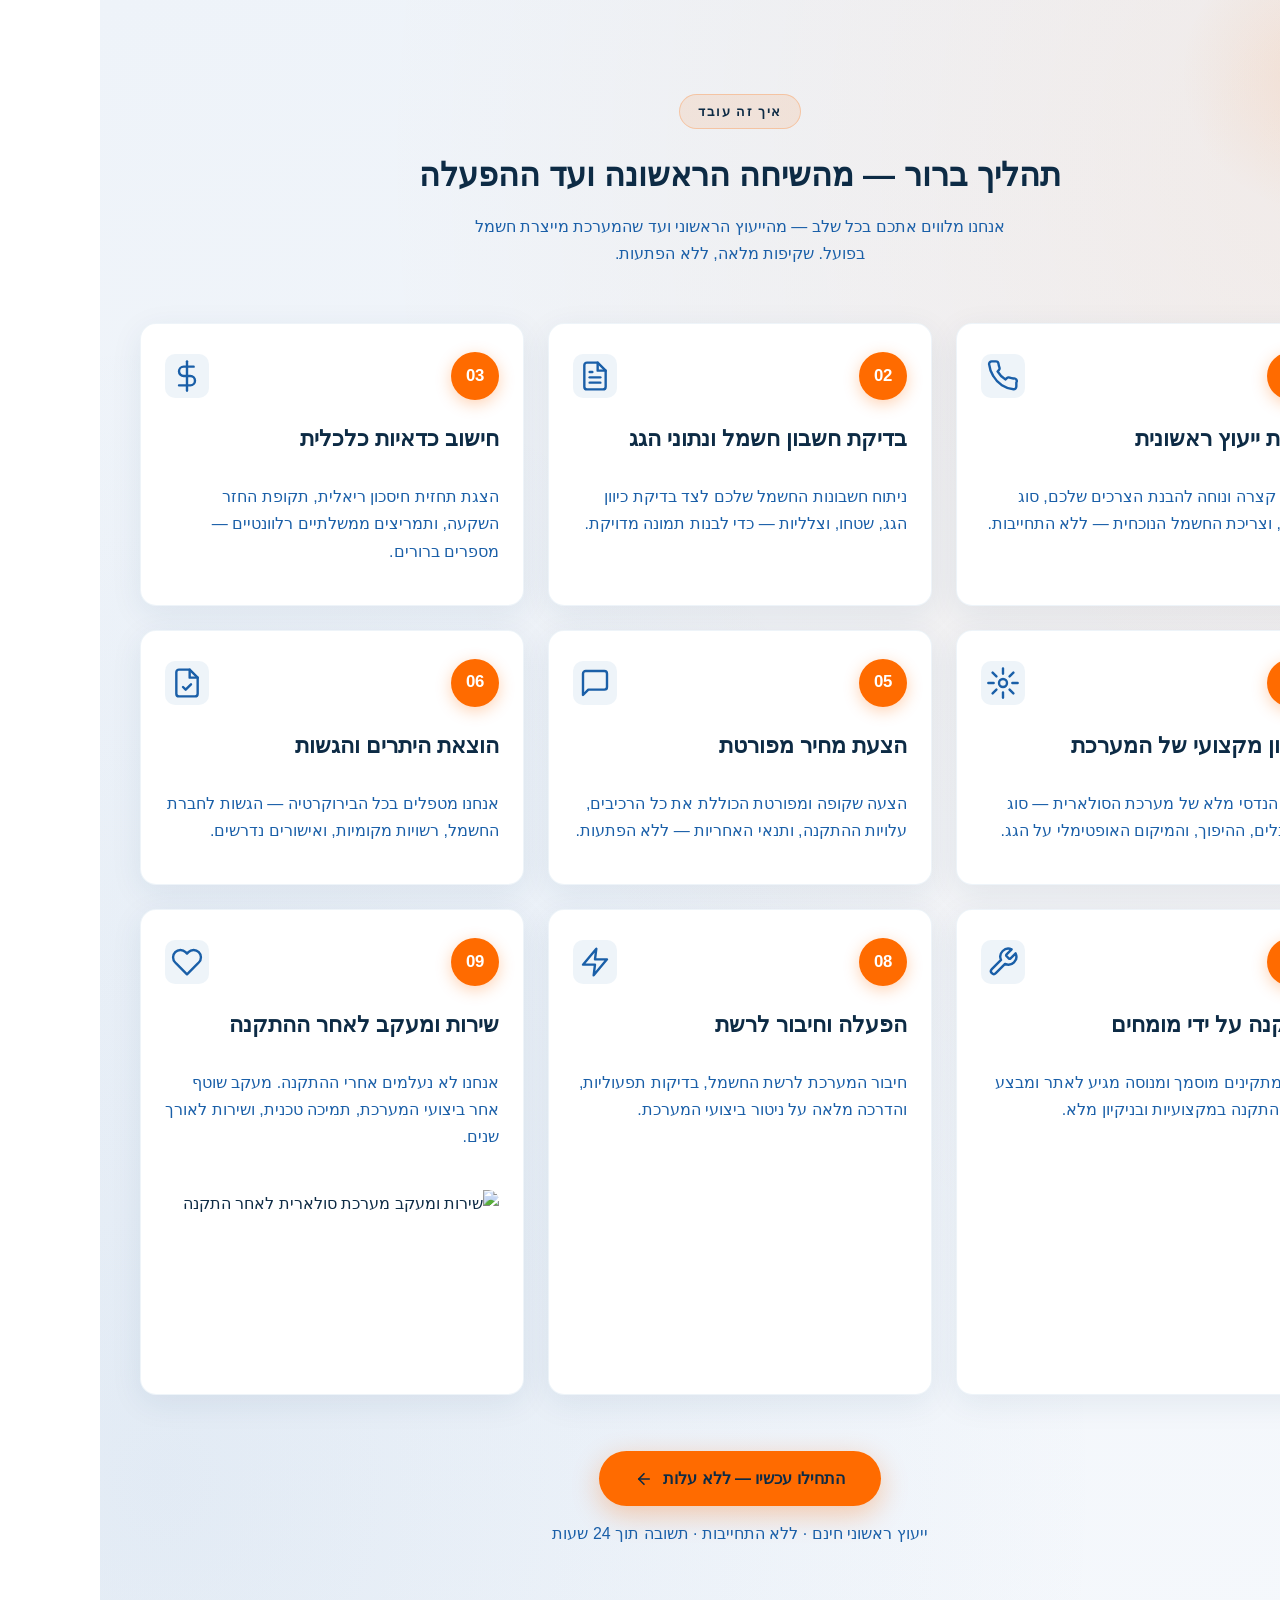
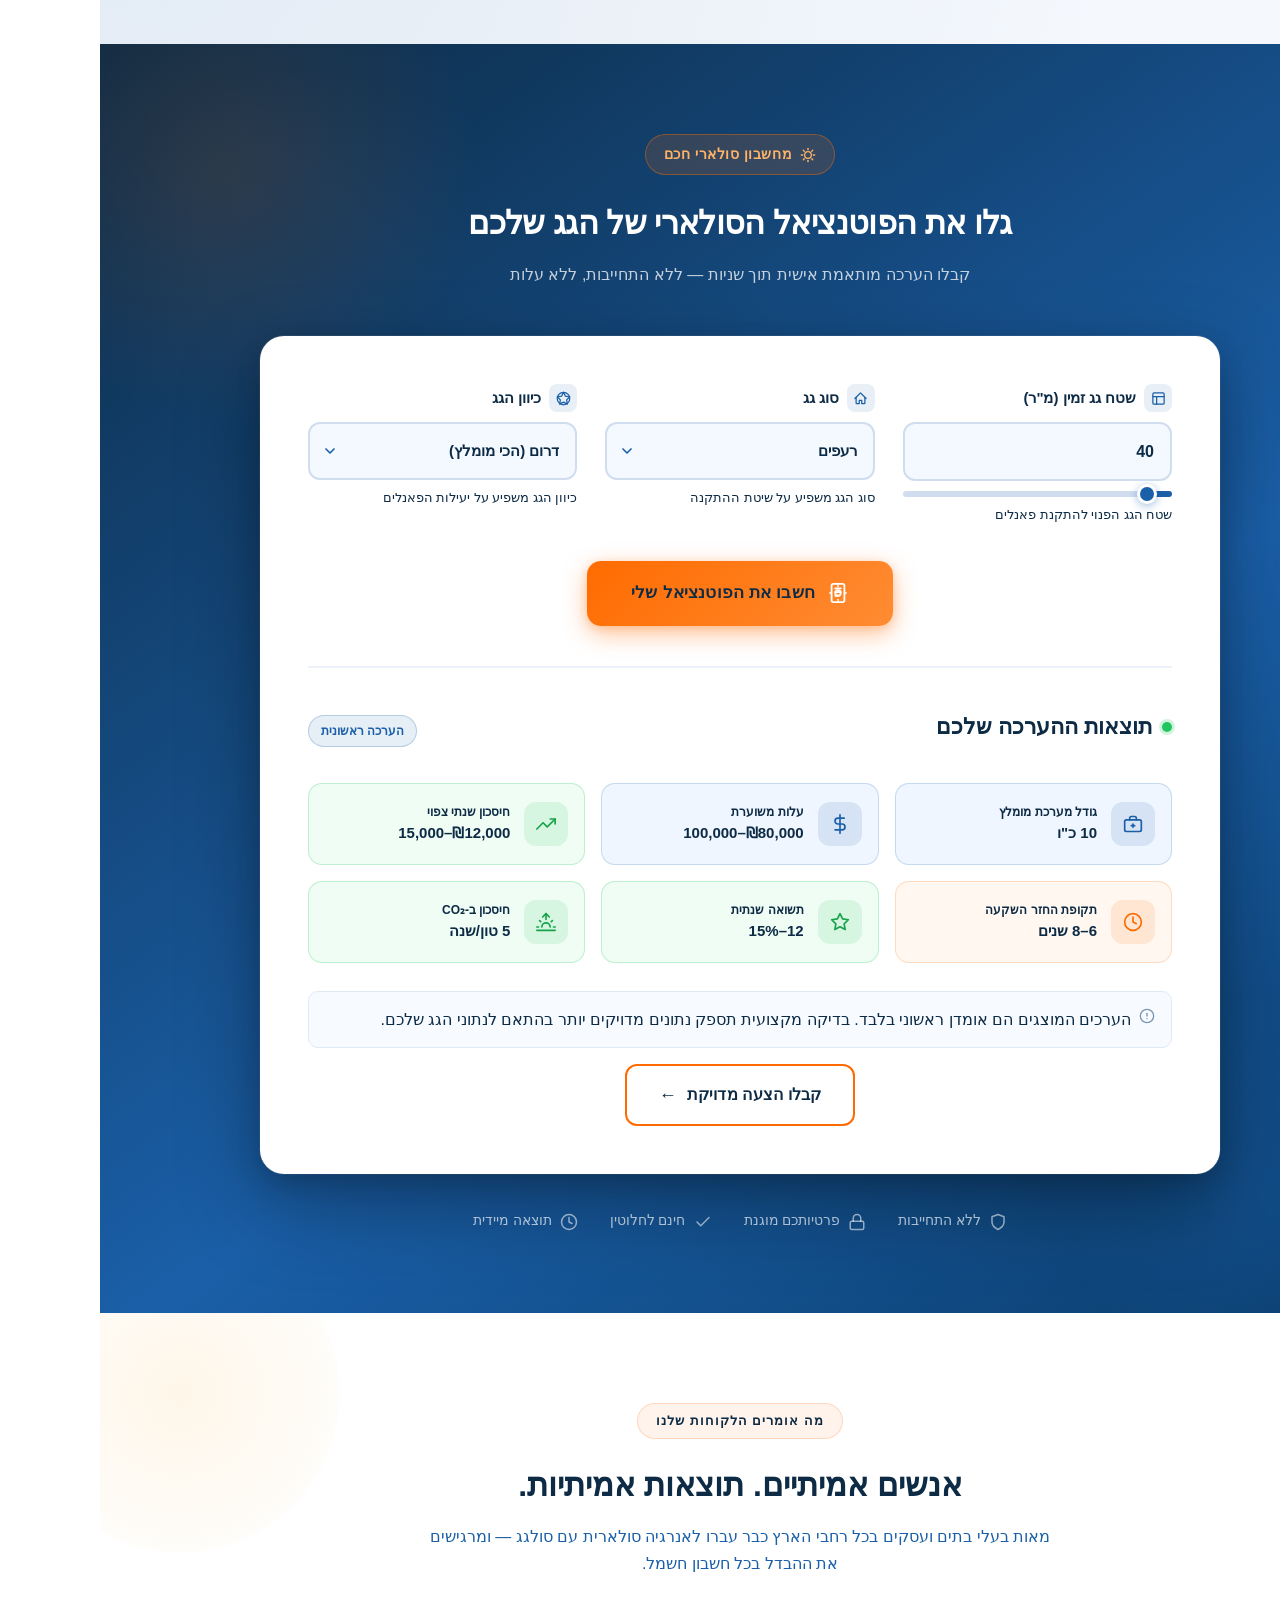
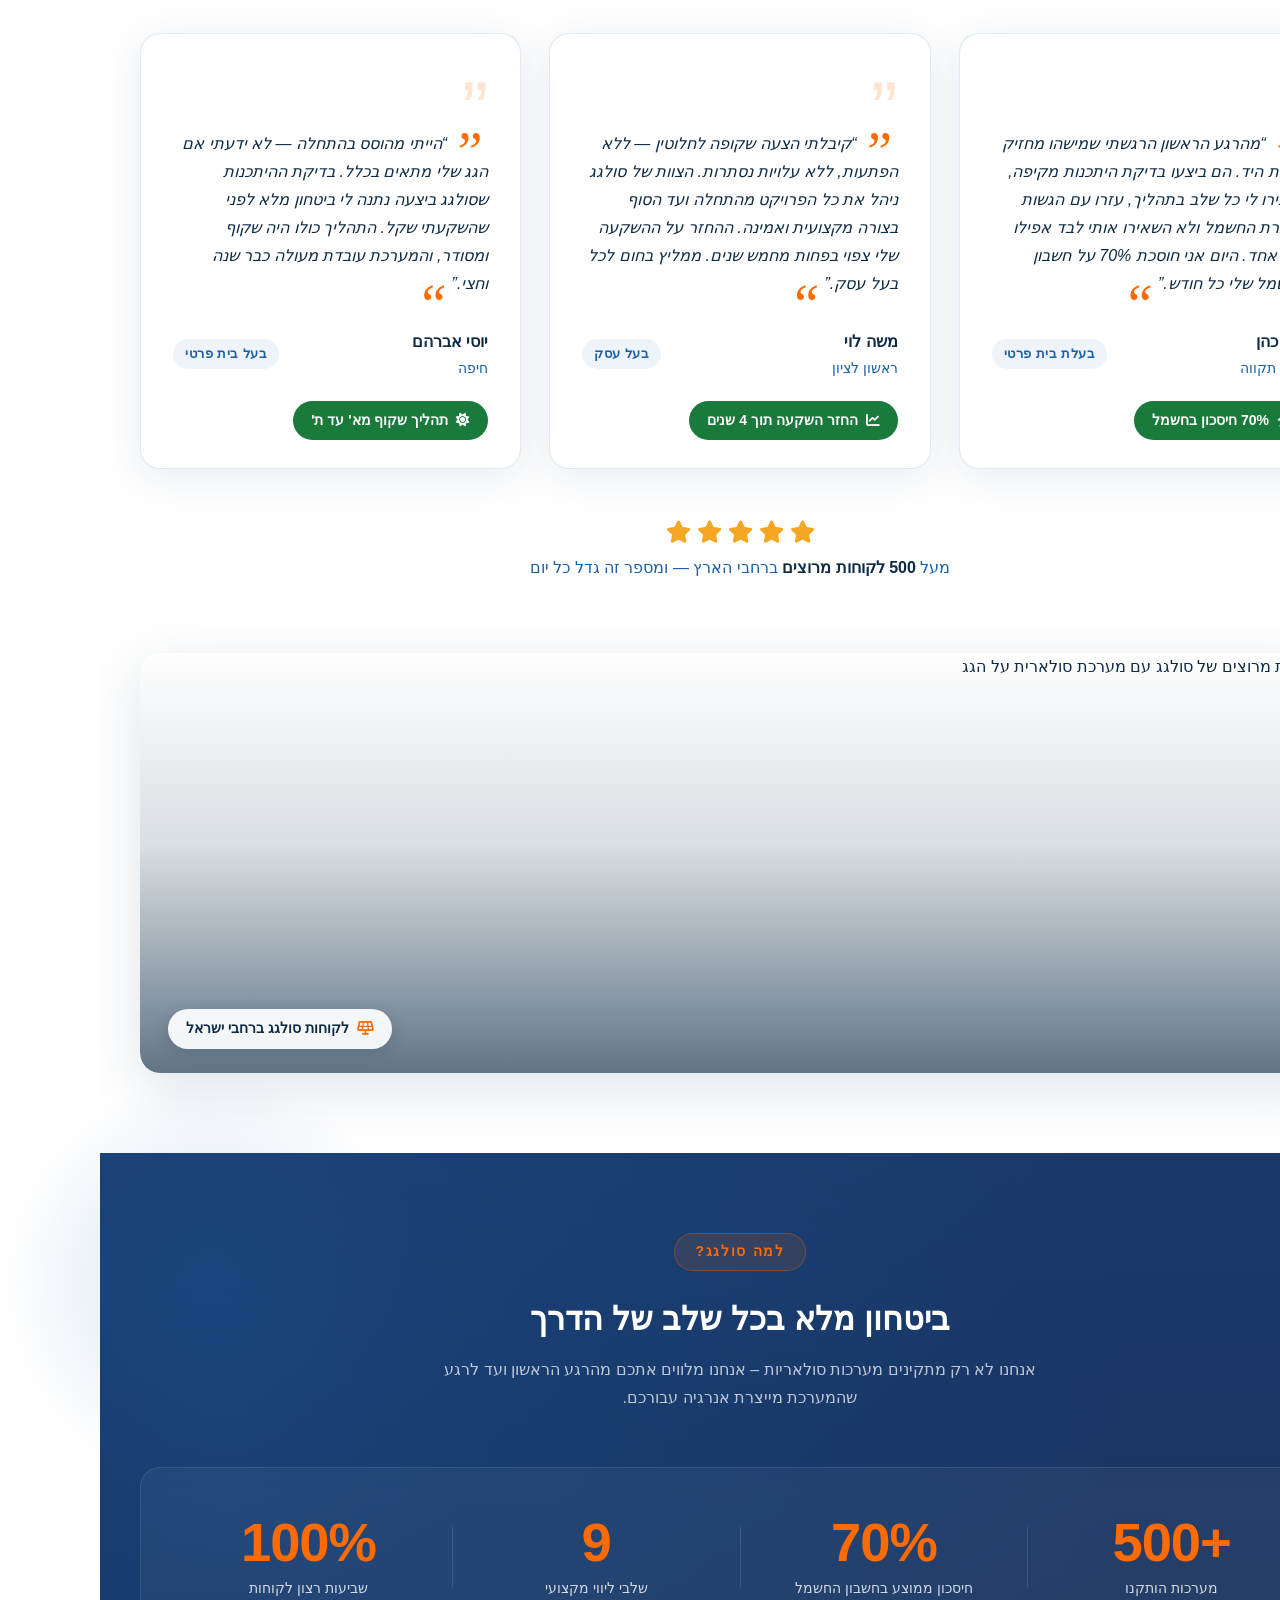
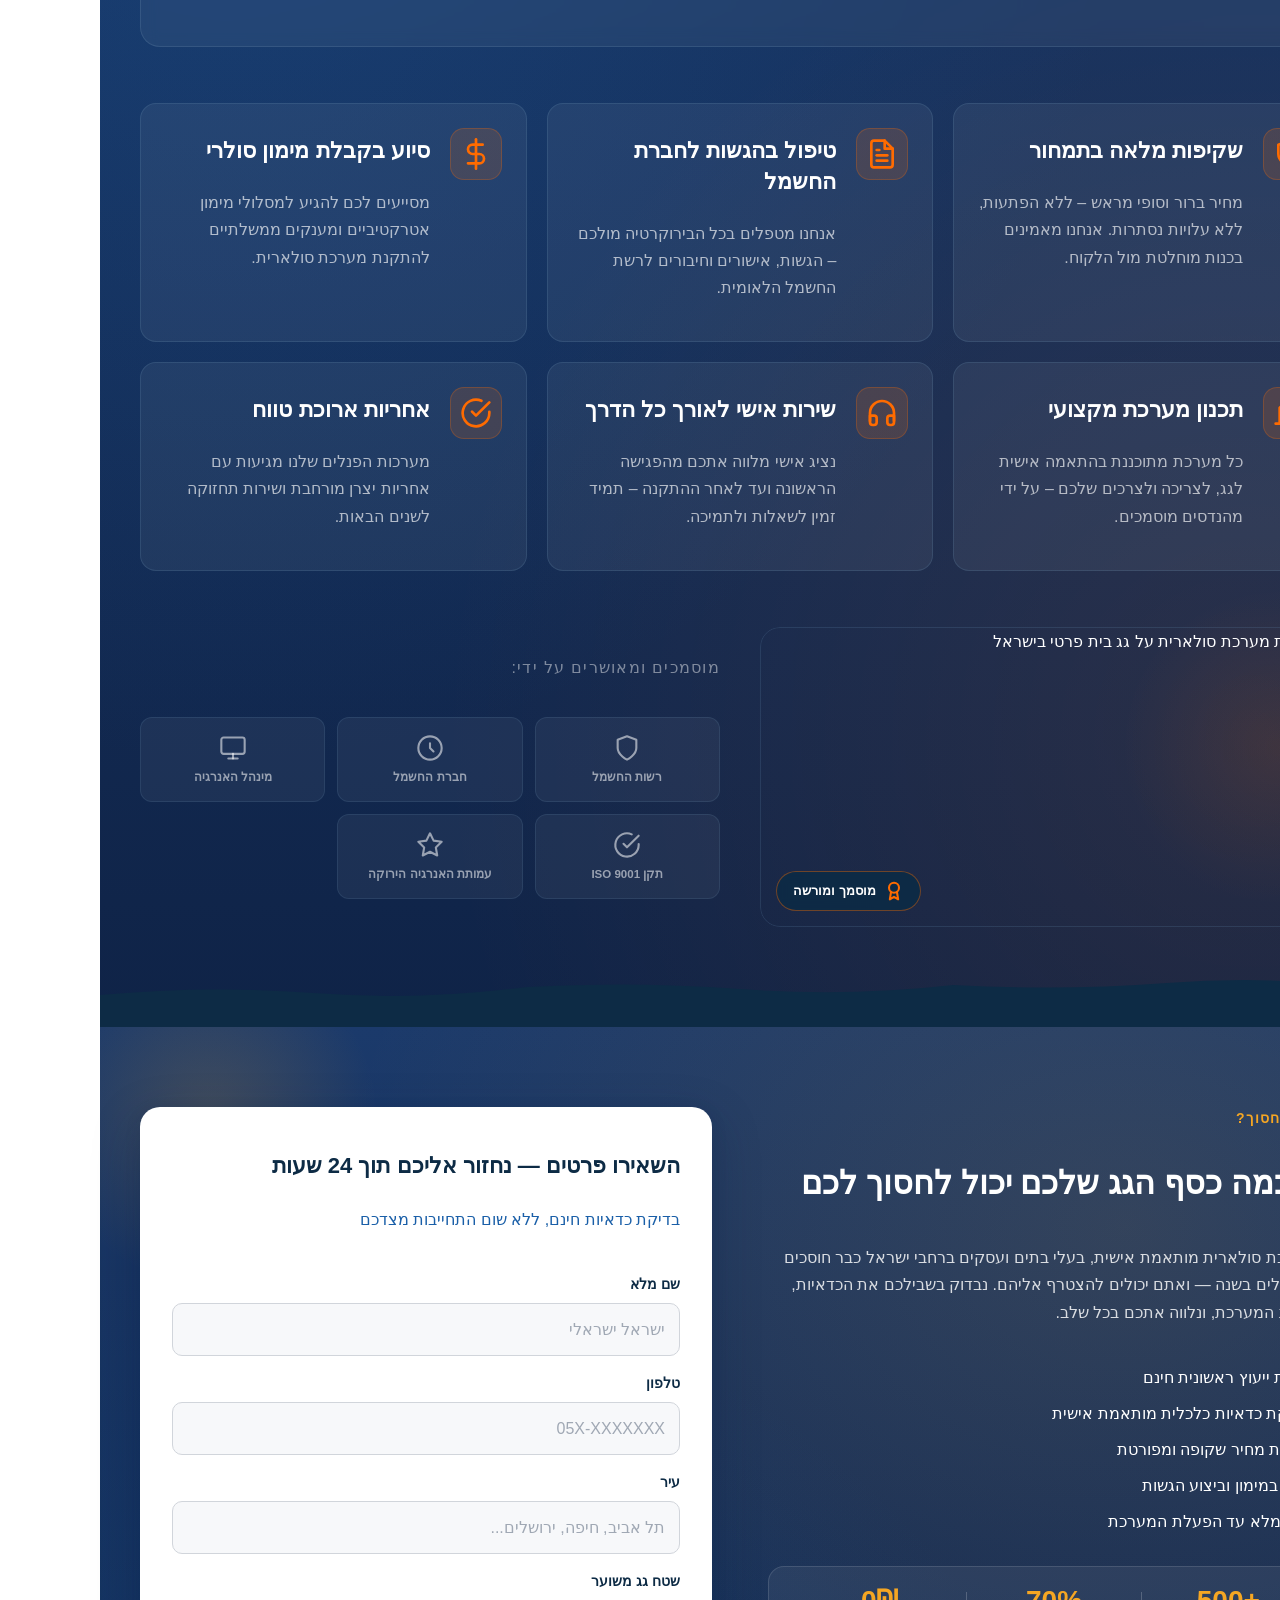
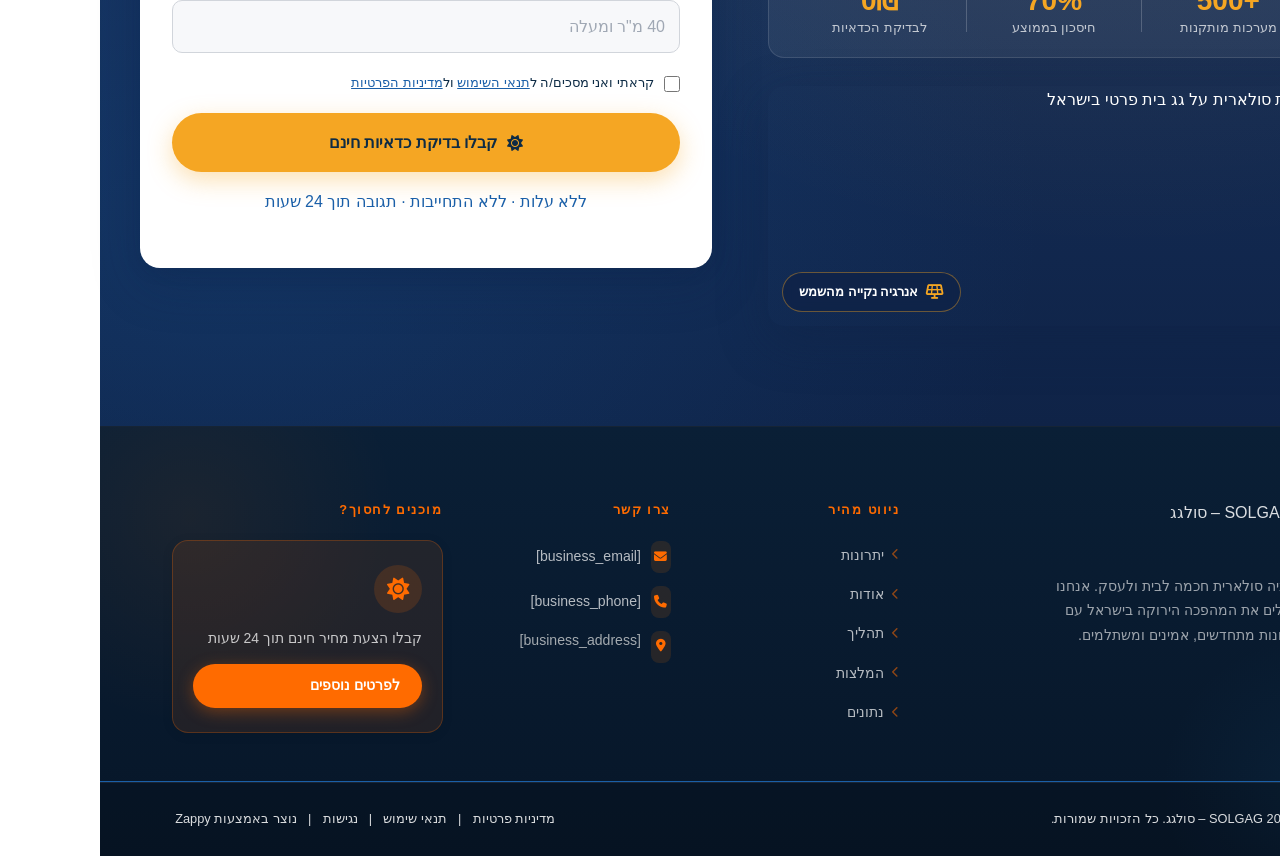
==== commit ac98c01b: "Background sync: Progressive GitHub Sync" ====
--- a/index.html
+++ b/index.html
@@ -3791,6 +3791,281 @@
 
 </section>
 
+<section class="solcalc-section" dir="rtl" lang="he" aria-label="מחשבון סולארי חכם">
+  <div class="solcalc-container">
+    <!-- Section Header -->
+    <div class="solcalc-header">
+      <span class="solcalc-eyebrow" aria-label="כותרת משנה">
+        <svg class="solcalc-eyebrow-icon" viewBox="0 0 24 24" fill="none" aria-hidden="true">
+          <circle cx="12" cy="12" r="5" stroke="currentColor" stroke-width="2"></circle>
+          <line x1="12" y1="2" x2="12" y2="4" stroke="currentColor" stroke-width="2" stroke-linecap="round"></line>
+          <line x1="12" y1="20" x2="12" y2="22" stroke="currentColor" stroke-width="2" stroke-linecap="round"></line>
+          <line x1="2" y1="12" x2="4" y2="12" stroke="currentColor" stroke-width="2" stroke-linecap="round"></line>
+          <line x1="20" y1="12" x2="22" y2="12" stroke="currentColor" stroke-width="2" stroke-linecap="round"></line>
+          <line x1="4.93" y1="4.93" x2="6.34" y2="6.34" stroke="currentColor" stroke-width="2" stroke-linecap="round"></line>
+          <line x1="17.66" y1="17.66" x2="19.07" y2="19.07" stroke="currentColor" stroke-width="2" stroke-linecap="round"></line>
+          <line x1="4.93" y1="19.07" x2="6.34" y2="17.66" stroke="currentColor" stroke-width="2" stroke-linecap="round"></line>
+          <line x1="17.66" y1="6.34" x2="19.07" y2="4.93" stroke="currentColor" stroke-width="2" stroke-linecap="round"></line>
+        </svg>
+        מחשבון סולארי חכם
+      </span>
+      <h2 class="solcalc-title">גלו את הפוטנציאל הסולארי של הגג שלכם</h2>
+      <p class="solcalc-subtitle">קבלו הערכה מותאמת אישית תוך שניות — ללא התחייבות, ללא עלות</p>
+    </div>
+
+    <!-- Calculator Card -->
+    <div class="solcalc-card" role="form" aria-label="מחשבון סולארי">
+      <!-- Input Groups -->
+      <div class="solcalc-inputs-grid">
+        <!-- Input 1: Roof Area -->
+        <div class="solcalc-input-group">
+          <label class="solcalc-label" for="solcalc-area">
+            <span class="solcalc-label-icon" aria-hidden="true">
+              <svg viewBox="0 0 24 24" fill="none" stroke="currentColor" stroke-width="2" stroke-linecap="round" stroke-linejoin="round">
+                <rect x="3" y="3" width="18" height="18" rx="2"></rect>
+                <path d="M3 9h18M9 21V9"></path>
+              </svg>
+            </span>
+            שטח גג זמין (מ"ר)
+          </label>
+          <div class="solcalc-number-wrap">
+            <input type="number" id="solcalc-area" class="solcalc-input" placeholder="40" min="10" max="500" value="40" aria-describedby="solcalc-area-hint">
+          </div>
+          <input type="range" class="solcalc-slider" id="solcalc-area-slider" min="10" max="500" value="40" aria-label="שטח גג זמין - הזזה">
+          <span class="solcalc-helper" id="solcalc-area-hint">שטח הגג הפנוי להתקנת פאנלים</span>
+        </div>
+
+        <!-- Input 2: Roof Type -->
+        <div class="solcalc-input-group">
+          <label class="solcalc-label" for="solcalc-roof-type">
+            <span class="solcalc-label-icon" aria-hidden="true">
+              <svg viewBox="0 0 24 24" fill="none" stroke="currentColor" stroke-width="2" stroke-linecap="round" stroke-linejoin="round">
+                <path d="M3 12L12 3l9 9"></path>
+                <path d="M5 10v9a1 1 0 001 1h4v-5h4v5h4a1 1 0 001-1v-9"></path>
+              </svg>
+            </span>
+            סוג גג
+          </label>
+          <div class="solcalc-select-wrap">
+            <select id="solcalc-roof-type" class="solcalc-select" aria-label="בחרו סוג גג">
+              <option value="tiles">רעפים</option>
+              <option value="flat">בטון שטוח</option>
+              <option value="metal">פח</option>
+              <option value="other">אחר</option>
+            </select>
+            <span class="solcalc-select-arrow" aria-hidden="true">
+              <svg viewBox="0 0 24 24" fill="none" stroke="currentColor" stroke-width="2.5" stroke-linecap="round" stroke-linejoin="round">
+                <polyline points="6 9 12 15 18 9"></polyline>
+              </svg>
+            </span>
+          </div>
+          <span class="solcalc-helper">סוג הגג משפיע על שיטת ההתקנה</span>
+        </div>
+
+        <!-- Input 3: Roof Direction -->
+        <div class="solcalc-input-group">
+          <label class="solcalc-label" for="solcalc-direction">
+            <span class="solcalc-label-icon" aria-hidden="true">
+              <svg viewBox="0 0 24 24" fill="none" stroke="currentColor" stroke-width="2" stroke-linecap="round" stroke-linejoin="round">
+                <circle cx="12" cy="12" r="10"></circle>
+                <polygon points="12 2 15.09 8.26 22 9.27 17 14.14 18.18 21.02 12 17.77 5.82 21.02 7 14.14 2 9.27 8.91 8.26 12 2"></polygon>
+              </svg>
+            </span>
+            כיוון הגג
+          </label>
+          <div class="solcalc-select-wrap">
+            <select id="solcalc-direction" class="solcalc-select" aria-label="בחרו כיוון הגג">
+              <option value="south">דרום (הכי מומלץ)</option>
+              <option value="sw">דרום-מערב</option>
+              <option value="se">דרום-מזרח</option>
+              <option value="ew">מזרח / מערב</option>
+              <option value="north">צפון (לא מומלץ)</option>
+            </select>
+            <span class="solcalc-select-arrow" aria-hidden="true">
+              <svg viewBox="0 0 24 24" fill="none" stroke="currentColor" stroke-width="2.5" stroke-linecap="round" stroke-linejoin="round">
+                <polyline points="6 9 12 15 18 9"></polyline>
+              </svg>
+            </span>
+          </div>
+          <span class="solcalc-helper">כיוון הגג משפיע על יעילות הפאנלים</span>
+        </div>
+      </div>
+
+      <!-- Calculate Button -->
+      <div class="solcalc-btn-wrap">
+        <button class="solcalc-calc-btn" id="solcalc-btn" type="button" aria-controls="solcalc-results">
+          <span class="solcalc-btn-icon" aria-hidden="true">
+            <svg viewBox="0 0 24 24" fill="none" stroke="currentColor" stroke-width="2" stroke-linecap="round" stroke-linejoin="round">
+              <rect x="5" y="2" width="14" height="20" rx="2"></rect>
+              <line x1="9" y1="7" x2="15" y2="7"></line>
+              <line x1="9" y1="11" x2="15" y2="11"></line>
+              <line x1="9" y1="15" x2="12" y2="15"></line>
+              <circle cx="12" cy="12" r="3" fill="none"></circle>
+              <path d="M12 3v2M12 19v2M3 12h2M19 12h2" stroke-width="1.5"></path>
+            </svg>
+          </span>
+          חשבו את הפוטנציאל שלי
+          <span class="solcalc-btn-shimmer" aria-hidden="true"></span>
+        </button>
+      </div>
+
+      <!-- Results Section -->
+      <div class="solcalc-results" id="solcalc-results" aria-live="polite" aria-label="תוצאות המחשבון">
+        <div class="solcalc-results-header">
+          <h3 class="solcalc-results-title">
+            <span class="solcalc-results-dot" aria-hidden="true"></span>
+            תוצאות ההערכה שלכם
+          </h3>
+          <span class="solcalc-results-badge">הערכה ראשונית</span>
+        </div>
+
+        <div class="solcalc-results-grid">
+          <!-- Card 1: System Size -->
+          <div class="solcalc-result-card solcalc-result-blue">
+            <div class="solcalc-result-icon-wrap solcalc-icon-blue" aria-hidden="true">
+              <svg viewBox="0 0 24 24" fill="none" stroke="currentColor" stroke-width="2" stroke-linecap="round" stroke-linejoin="round">
+                <rect x="2" y="7" width="20" height="14" rx="2"></rect>
+                <path d="M16 7V5a2 2 0 00-2-2h-4a2 2 0 00-2 2v2"></path>
+                <line x1="12" y1="12" x2="12" y2="16"></line>
+                <line x1="10" y1="14" x2="14" y2="14"></line>
+              </svg>
+            </div>
+            <div class="solcalc-result-info">
+              <span class="solcalc-result-label">גודל מערכת מומלץ</span>
+              <span class="solcalc-result-value" id="result-system-size">10 כ"ו</span>
+            </div>
+          </div>
+
+          <!-- Card 2: Estimated Cost -->
+          <div class="solcalc-result-card solcalc-result-blue">
+            <div class="solcalc-result-icon-wrap solcalc-icon-blue" aria-hidden="true">
+              <svg viewBox="0 0 24 24" fill="none" stroke="currentColor" stroke-width="2" stroke-linecap="round" stroke-linejoin="round">
+                <line x1="12" y1="1" x2="12" y2="23"></line>
+                <path d="M17 5H9.5a3.5 3.5 0 000 7h5a3.5 3.5 0 010 7H6"></path>
+              </svg>
+            </div>
+            <div class="solcalc-result-info">
+              <span class="solcalc-result-label">עלות משוערת</span>
+              <span class="solcalc-result-value" id="result-cost">₪80,000–100,000</span>
+            </div>
+          </div>
+
+          <!-- Card 3: Annual Savings -->
+          <div class="solcalc-result-card solcalc-result-green">
+            <div class="solcalc-result-icon-wrap solcalc-icon-green" aria-hidden="true">
+              <svg viewBox="0 0 24 24" fill="none" stroke="currentColor" stroke-width="2" stroke-linecap="round" stroke-linejoin="round">
+                <polyline points="23 6 13.5 15.5 8.5 10.5 1 18"></polyline>
+                <polyline points="17 6 23 6 23 12"></polyline>
+              </svg>
+            </div>
+            <div class="solcalc-result-info">
+              <span class="solcalc-result-label">חיסכון שנתי צפוי</span>
+              <span class="solcalc-result-value" id="result-savings">₪12,000–15,000</span>
+            </div>
+          </div>
+
+          <!-- Card 4: Payback Period -->
+          <div class="solcalc-result-card solcalc-result-orange">
+            <div class="solcalc-result-icon-wrap solcalc-icon-orange" aria-hidden="true">
+              <svg viewBox="0 0 24 24" fill="none" stroke="currentColor" stroke-width="2" stroke-linecap="round" stroke-linejoin="round">
+                <circle cx="12" cy="12" r="10"></circle>
+                <polyline points="12 6 12 12 16 14"></polyline>
+              </svg>
+            </div>
+            <div class="solcalc-result-info">
+              <span class="solcalc-result-label">תקופת החזר השקעה</span>
+              <span class="solcalc-result-value" id="result-payback">6–8 שנים</span>
+            </div>
+          </div>
+
+          <!-- Card 5: Annual ROI -->
+          <div class="solcalc-result-card solcalc-result-green">
+            <div class="solcalc-result-icon-wrap solcalc-icon-green" aria-hidden="true">
+              <svg viewBox="0 0 24 24" fill="none" stroke="currentColor" stroke-width="2" stroke-linecap="round" stroke-linejoin="round">
+                <path d="M12 2l3.09 6.26L22 9.27l-5 4.87 1.18 6.88L12 17.77l-6.18 3.25L7 14.14 2 9.27l6.91-1.01L12 2z"></path>
+              </svg>
+            </div>
+            <div class="solcalc-result-info">
+              <span class="solcalc-result-label">תשואה שנתית</span>
+              <span class="solcalc-result-value" id="result-roi">12–15%</span>
+            </div>
+          </div>
+
+          <!-- Card 6: CO2 Savings -->
+          <div class="solcalc-result-card solcalc-result-green">
+            <div class="solcalc-result-icon-wrap solcalc-icon-green" aria-hidden="true">
+              <svg viewBox="0 0 24 24" fill="none" stroke="currentColor" stroke-width="2" stroke-linecap="round" stroke-linejoin="round">
+                <path d="M17 18a5 5 0 00-10 0"></path>
+                <line x1="12" y1="9" x2="12" y2="2"></line>
+                <line x1="4.22" y1="10.22" x2="5.64" y2="11.64"></line>
+                <line x1="1" y1="18" x2="3" y2="18"></line>
+                <line x1="21" y1="18" x2="23" y2="18"></line>
+                <line x1="18.36" y1="11.64" x2="19.78" y2="10.22"></line>
+                <line x1="23" y1="22" x2="1" y2="22"></line>
+                <polyline points="8 6 12 2 16 6"></polyline>
+              </svg>
+            </div>
+            <div class="solcalc-result-info">
+              <span class="solcalc-result-label">חיסכון ב-CO₂</span>
+              <span class="solcalc-result-value" id="result-co2">5 טון/שנה</span>
+            </div>
+          </div>
+        </div>
+
+        <!-- Disclaimer -->
+        <p class="solcalc-disclaimer">
+          <svg class="solcalc-disclaimer-icon" viewBox="0 0 24 24" fill="none" stroke="currentColor" stroke-width="2" stroke-linecap="round" stroke-linejoin="round" aria-hidden="true">
+            <circle cx="12" cy="12" r="10"></circle>
+            <line x1="12" y1="8" x2="12" y2="12"></line>
+            <line x1="12" y1="16" x2="12.01" y2="16"></line>
+          </svg>
+          הערכים המוצגים הם אומדן ראשוני בלבד. בדיקה מקצועית תספק נתונים מדויקים יותר בהתאם לנתוני הגג שלכם.
+        </p>
+
+        <!-- CTA -->
+        <div class="solcalc-cta-wrap">
+          <a href="#contact" class="solcalc-cta-btn" aria-label="עברו לטופס יצירת קשר לקבלת הצעה מדויקת">
+            קבלו הצעה מדויקת
+            <span class="solcalc-cta-arrow" aria-hidden="true">←</span>
+          </a>
+        </div>
+      </div>
+    </div>
+
+    <!-- Trust badges -->
+    <div class="solcalc-trust-row" aria-label="אמינות ואבטחה">
+      <div class="solcalc-trust-item">
+        <svg viewBox="0 0 24 24" fill="none" stroke="currentColor" stroke-width="2" stroke-linecap="round" stroke-linejoin="round" aria-hidden="true">
+          <path d="M12 22s8-4 8-10V5l-8-3-8 3v7c0 6 8 10 8 10z"></path>
+        </svg>
+        <span>ללא התחייבות</span>
+      </div>
+      <div class="solcalc-trust-item">
+        <svg viewBox="0 0 24 24" fill="none" stroke="currentColor" stroke-width="2" stroke-linecap="round" stroke-linejoin="round" aria-hidden="true">
+          <rect x="3" y="11" width="18" height="11" rx="2" ry="2"></rect>
+          <path d="M7 11V7a5 5 0 0110 0v4"></path>
+        </svg>
+        <span>פרטיותכם מוגנת</span>
+      </div>
+      <div class="solcalc-trust-item">
+        <svg viewBox="0 0 24 24" fill="none" stroke="currentColor" stroke-width="2" stroke-linecap="round" stroke-linejoin="round" aria-hidden="true">
+          <polyline points="20 6 9 17 4 12"></polyline>
+        </svg>
+        <span>חינם לחלוטין</span>
+      </div>
+      <div class="solcalc-trust-item">
+        <svg viewBox="0 0 24 24" fill="none" stroke="currentColor" stroke-width="2" stroke-linecap="round" stroke-linejoin="round" aria-hidden="true">
+          <circle cx="12" cy="12" r="10"></circle>
+          <polyline points="12 6 12 12 16 14"></polyline>
+        </svg>
+        <span>תוצאה מיידית</span>
+      </div>
+    </div>
+  </div>
+</section>
+
+
+
 <section class="index-testimonials-section" data-layout-spec="בית-testimonials" dir="rtl" id="testimonials">
   <div class="index-testimonials-container">
 
--- a/styles.css
+++ b/styles.css
@@ -6713,6 +6713,988 @@
     display: none;
   }
 }
+
+/* AI-generated section */
+/* =============================================
+   SOLCALC SECTION — SOLGAG Solar Calculator
+   ============================================= */
+
+.solcalc-section {
+  background: linear-gradient(145deg, #0D2B45 0%, #1A5FA8 60%, #0a3d6b 100%);
+  padding: 90px 24px 80px;
+  font-family: system-ui, sans-serif;
+  direction: rtl;
+  position: relative;
+  overflow: hidden;
+}
+
+/* Decorative background orbs */
+.solcalc-section::before,
+.solcalc-section::after {
+  content: '';
+  position: absolute;
+  border-radius: 50%;
+  pointer-events: none;
+}
+
+.solcalc-section::before {
+  width: 500px;
+  height: 500px;
+  background: radial-gradient(circle, rgba(255, 107, 0, 0.12) 0%, transparent 70%);
+  top: -120px;
+  left: -120px;
+}
+
+.solcalc-section::after {
+  width: 400px;
+  height: 400px;
+  background: radial-gradient(circle, rgba(26, 95, 168, 0.3) 0%, transparent 70%);
+  bottom: -80px;
+  right: -80px;
+}
+
+/* Container */
+.solcalc-container {
+  max-width: 960px;
+  margin: 0 auto;
+  position: relative;
+  z-index: 1;
+}
+
+/* ---- HEADER ---- */
+.solcalc-header {
+  text-align: center;
+  margin-bottom: 48px;
+}
+
+.solcalc-eyebrow {
+  display: inline-flex;
+  align-items: center;
+  gap: 8px;
+  background: rgba(255, 107, 0, 0.15);
+  border: 1px solid rgba(255, 107, 0, 0.4);
+  color: #FFB366;
+  font-size: 14px;
+  font-weight: 600;
+  letter-spacing: 0.04em;
+  padding: 8px 18px;
+  border-radius: 100px;
+  margin-bottom: 20px;
+  text-transform: uppercase;
+}
+
+.solcalc-eyebrow-icon {
+  width: 16px;
+  height: 16px;
+  flex-shrink: 0;
+}
+
+.solcalc-title {
+  font-size: clamp(1.8rem, 4vw, 2.8rem);
+  font-weight: 800;
+  color: #FFFFFF;
+  line-height: 1.25;
+  margin: 0 0 16px;
+  letter-spacing: -0.02em;
+}
+
+.solcalc-subtitle {
+  font-size: 1.1rem;
+  color: rgba(255, 255, 255, 0.75);
+  margin: 0;
+  line-height: 1.6;
+  max-width: 520px;
+  margin-inline: auto;
+}
+
+/* ---- CALCULATOR CARD ---- */
+.solcalc-card {
+  background: #FFFFFF;
+  border-radius: 24px;
+  box-shadow:
+    0 32px 80px rgba(0, 0, 0, 0.35),
+    0 8px 24px rgba(0, 0, 0, 0.15),
+    0 0 0 1px rgba(255,255,255,0.08);
+  padding: 48px;
+  margin-bottom: 28px;
+}
+
+/* ---- INPUTS GRID ---- */
+.solcalc-inputs-grid {
+  display: grid;
+  grid-template-columns: repeat(3, 1fr);
+  gap: 28px;
+  margin-bottom: 36px;
+}
+
+/* ---- INPUT GROUP ---- */
+.solcalc-input-group {
+  display: flex;
+  flex-direction: column;
+  gap: 10px;
+}
+
+.solcalc-label {
+  display: flex;
+  align-items: center;
+  gap: 8px;
+  font-size: 15px;
+  font-weight: 700;
+  color: var(--secondary-color, #0D2B45);
+  cursor: pointer;
+}
+
+.solcalc-label-icon {
+  display: flex;
+  align-items: center;
+  justify-content: center;
+  width: 28px;
+  height: 28px;
+  background: rgba(26, 95, 168, 0.1);
+  border-radius: 8px;
+  flex-shrink: 0;
+}
+
+.solcalc-label-icon svg {
+  width: 15px;
+  height: 15px;
+  stroke: var(--primary-color, #1A5FA8);
+}
+
+/* Number Input */
+.solcalc-number-wrap {
+  position: relative;
+}
+
+.solcalc-input {
+  width: 100%;
+  box-sizing: border-box;
+  padding: 14px 16px;
+  font-size: 16px;
+  font-weight: 600;
+  color: var(--secondary-color, #0D2B45);
+  background: #F4F8FF;
+  border: 2px solid #D0DDEF;
+  border-radius: 12px;
+  outline: none;
+  transition: border-color 0.2s ease, box-shadow 0.2s ease, background 0.2s ease;
+  font-family: system-ui, sans-serif;
+  text-align: right;
+  direction: rtl;
+  -moz-appearance: textfield;
+}
+
+.solcalc-input::-webkit-inner-spin-button,
+.solcalc-input::-webkit-outer-spin-button {
+  -webkit-appearance: none;
+  margin: 0;
+}
+
+.solcalc-input:focus {
+  border-color: var(--primary-color, #1A5FA8);
+  background: #fff;
+  box-shadow: 0 0 0 4px rgba(26, 95, 168, 0.12);
+}
+
+.solcalc-input:hover:not(:focus) {
+  border-color: #9BBAE0;
+}
+
+/* Range Slider */
+.solcalc-slider {
+  -webkit-appearance: none;
+  appearance: none;
+  width: 100%;
+  height: 6px;
+  border-radius: 3px;
+  background: linear-gradient(to left, var(--primary-color, #1A5FA8) 8%, #D0DDEF 8%);
+  outline: none;
+  cursor: pointer;
+  transition: background 0.2s ease;
+}
+
+.solcalc-slider::-webkit-slider-thumb {
+  -webkit-appearance: none;
+  appearance: none;
+  width: 20px;
+  height: 20px;
+  border-radius: 50%;
+  background: var(--primary-color, #1A5FA8);
+  border: 3px solid #fff;
+  box-shadow: 0 2px 8px rgba(26, 95, 168, 0.4);
+  cursor: pointer;
+  transition: transform 0.15s ease, box-shadow 0.15s ease;
+}
+
+.solcalc-slider::-webkit-slider-thumb:hover {
+  transform: scale(1.15);
+  box-shadow: 0 4px 12px rgba(26, 95, 168, 0.5);
+}
+
+.solcalc-slider::-moz-range-thumb {
+  width: 20px;
+  height: 20px;
+  border-radius: 50%;
+  background: var(--primary-color, #1A5FA8);
+  border: 3px solid #fff;
+  box-shadow: 0 2px 8px rgba(26, 95, 168, 0.4);
+  cursor: pointer;
+}
+
+/* Select */
+.solcalc-select-wrap {
+  position: relative;
+}
+
+.solcalc-select {
+  width: 100%;
+  box-sizing: border-box;
+  padding: 14px 16px;
+  padding-left: 44px;
+  font-size: 15px;
+  font-weight: 600;
+  color: var(--secondary-color, #0D2B45);
+  background: #F4F8FF;
+  border: 2px solid #D0DDEF;
+  border-radius: 12px;
+  outline: none;
+  cursor: pointer;
+  appearance: none;
+  -webkit-appearance: none;
+  font-family: system-ui, sans-serif;
+  direction: rtl;
+  text-align: right;
+  transition: border-color 0.2s ease, box-shadow 0.2s ease, background 0.2s ease;
+}
+
+.solcalc-select:focus {
+  border-color: var(--primary-color, #1A5FA8);
+  background: #fff;
+  box-shadow: 0 0 0 4px rgba(26, 95, 168, 0.12);
+}
+
+.solcalc-select:hover:not(:focus) {
+  border-color: #9BBAE0;
+}
+
+.solcalc-select-arrow {
+  position: absolute;
+  left: 14px;
+  top: 50%;
+  transform: translateY(-50%);
+  pointer-events: none;
+  display: flex;
+  align-items: center;
+}
+
+.solcalc-select-arrow svg {
+  width: 16px;
+  height: 16px;
+  stroke: var(--primary-color, #1A5FA8);
+}
+
+/* Helper text */
+.solcalc-helper {
+  font-size: 12.5px;
+  color: #6B84A0;
+  line-height: 1.4;
+}
+
+/* ---- CALCULATE BUTTON ---- */
+.solcalc-btn-wrap {
+  display: flex;
+  justify-content: center;
+  margin-bottom: 40px;
+}
+
+.solcalc-calc-btn {
+  position: relative;
+  display: inline-flex;
+  align-items: center;
+  gap: 12px;
+  background: linear-gradient(135deg, #FF6B00 0%, #FF8C33 100%);
+  color: #fff;
+  font-size: 17px;
+  font-weight: 800;
+  padding: 18px 44px;
+  border: none;
+  border-radius: 14px;
+  cursor: pointer;
+  overflow: hidden;
+  box-shadow: 0 8px 24px rgba(255, 107, 0, 0.4), 0 2px 8px rgba(255, 107, 0, 0.2);
+  transition: transform 0.2s ease, box-shadow 0.2s ease;
+  font-family: system-ui, sans-serif;
+  letter-spacing: 0.01em;
+}
+
+.solcalc-calc-btn:hover {
+  transform: translateY(-2px);
+  box-shadow: 0 14px 36px rgba(255, 107, 0, 0.5), 0 4px 12px rgba(255, 107, 0, 0.25);
+}
+
+.solcalc-calc-btn:active {
+  transform: translateY(0);
+  box-shadow: 0 4px 12px rgba(255, 107, 0, 0.35);
+}
+
+.solcalc-calc-btn:focus-visible {
+  outline: 3px solid #FF6B00;
+  outline-offset: 3px;
+}
+
+.solcalc-btn-icon {
+  display: flex;
+  align-items: center;
+  flex-shrink: 0;
+}
+
+.solcalc-btn-icon svg {
+  width: 22px;
+  height: 22px;
+  stroke: #fff;
+}
+
+.solcalc-btn-shimmer {
+  position: absolute;
+  top: 0;
+  right: -100%;
+  width: 60%;
+  height: 100%;
+  background: linear-gradient(90deg, transparent, rgba(255,255,255,0.25), transparent);
+  animation: solcalc-shimmer 2.5s infinite;
+}
+
+@keyframes solcalc-shimmer {
+  0% { right: -100%; }
+  100% { right: 150%; }
+}
+
+/* ---- RESULTS SECTION ---- */
+.solcalc-results {
+  border-top: 2px solid #EDF2FA;
+  padding-top: 36px;
+  animation: solcalc-fadein 0.4s ease;
+}
+
+@keyframes solcalc-fadein {
+  from { opacity: 0; transform: translateY(10px); }
+  to { opacity: 1; transform: translateY(0); }
+}
+
+.solcalc-results-header {
+  display: flex;
+  align-items: center;
+  justify-content: space-between;
+  margin-bottom: 24px;
+  flex-wrap: wrap;
+  gap: 12px;
+}
+
+.solcalc-results-title {
+  font-size: 1.15rem;
+  font-weight: 700;
+  color: var(--secondary-color, #0D2B45);
+  margin: 0;
+  display: flex;
+  align-items: center;
+  gap: 10px;
+}
+
+.solcalc-results-dot {
+  display: inline-block;
+  width: 10px;
+  height: 10px;
+  border-radius: 50%;
+  background: #22C55E;
+  box-shadow: 0 0 0 3px rgba(34, 197, 94, 0.2);
+  animation: solcalc-pulse 2s infinite;
+  flex-shrink: 0;
+}
+
+@keyframes solcalc-pulse {
+  0%, 100% { box-shadow: 0 0 0 3px rgba(34, 197, 94, 0.2); }
+  50% { box-shadow: 0 0 0 6px rgba(34, 197, 94, 0.1); }
+}
+
+.solcalc-results-badge {
+  font-size: 12px;
+  font-weight: 600;
+  color: var(--primary-color, #1A5FA8);
+  background: rgba(26, 95, 168, 0.1);
+  border: 1px solid rgba(26, 95, 168, 0.25);
+  padding: 5px 12px;
+  border-radius: 100px;
+  white-space: nowrap;
+}
+
+/* ---- RESULTS GRID ---- */
+.solcalc-results-grid {
+  display: grid;
+  grid-template-columns: repeat(3, 1fr);
+  gap: 16px;
+  margin-bottom: 28px;
+}
+
+/* ---- RESULT CARD ---- */
+.solcalc-result-card {
+  display: flex;
+  align-items: center;
+  gap: 14px;
+  padding: 18px 16px;
+  border-radius: 14px;
+  border: 1.5px solid transparent;
+  transition: transform 0.2s ease, box-shadow 0.2s ease;
+}
+
+.solcalc-result-card:hover {
+  transform: translateY(-2px);
+  box-shadow: 0 8px 20px rgba(0,0,0,0.08);
+}
+
+.solcalc-result-blue {
+  background: #F0F6FF;
+  border-color: rgba(26, 95, 168, 0.2);
+}
+
+.solcalc-result-green {
+  background: #F0FDF4;
+  border-color: rgba(34, 197, 94, 0.25);
+}
+
+.solcalc-result-orange {
+  background: #FFF7F0;
+  border-color: rgba(255, 107, 0, 0.2);
+}
+
+/* Result Icon Wrap */
+.solcalc-result-icon-wrap {
+  display: flex;
+  align-items: center;
+  justify-content: center;
+  width: 44px;
+  height: 44px;
+  border-radius: 12px;
+  flex-shrink: 0;
+}
+
+.solcalc-result-icon-wrap svg {
+  width: 20px;
+  height: 20px;
+}
+
+.solcalc-icon-blue {
+  background: rgba(26, 95, 168, 0.12);
+}
+
+.solcalc-icon-blue svg {
+  stroke: var(--primary-color, #1A5FA8);
+}
+
+.solcalc-icon-green {
+  background: rgba(34, 197, 94, 0.12);
+}
+
+.solcalc-icon-green svg {
+  stroke: #16A34A;
+}
+
+.solcalc-icon-orange {
+  background: rgba(255, 107, 0, 0.12);
+}
+
+.solcalc-icon-orange svg {
+  stroke: #FF6B00;
+}
+
+/* Result Info */
+.solcalc-result-info {
+  display: flex;
+  flex-direction: column;
+  gap: 4px;
+  min-width: 0;
+}
+
+.solcalc-result-label {
+  font-size: 12px;
+  font-weight: 600;
+  color: #5A7A9A;
+  line-height: 1.3;
+  white-space: nowrap;
+  overflow: hidden;
+  text-overflow: ellipsis;
+}
+
+.solcalc-result-value {
+  font-size: 15px;
+  font-weight: 800;
+  color: var(--secondary-color, #0D2B45);
+  line-height: 1.2;
+  white-space: nowrap;
+}
+
+/* ---- DISCLAIMER ---- */
+.solcalc-disclaimer {
+  display: flex;
+  align-items: flex-start;
+  gap: 8px;
+  font-size: 12.5px;
+  color: #7A96B0;
+  line-height: 1.6;
+  margin: 0 0 24px;
+  padding: 14px 16px;
+  background: #F7FAFF;
+  border-radius: 10px;
+  border: 1px solid #E0EAF6;
+}
+
+.solcalc-disclaimer-icon {
+  width: 16px;
+  height: 16px;
+  flex-shrink: 0;
+  margin-top: 2px;
+  stroke: #7A96B0;
+}
+
+/* ---- CTA ---- */
+.solcalc-cta-wrap {
+  display: flex;
+  justify-content: center;
+}
+
+.solcalc-cta-btn {
+  display: inline-flex;
+  align-items: center;
+  gap: 10px;
+  color: #FF6B00;
+  border: 2px solid #FF6B00;
+  background: transparent;
+  font-size: 16px;
+  font-weight: 700;
+  padding: 14px 32px;
+  border-radius: 12px;
+  text-decoration: none;
+  font-family: system-ui, sans-serif;
+  transition: background 0.2s ease, color 0.2s ease, transform 0.2s ease, box-shadow 0.2s ease;
+  letter-spacing: 0.01em;
+}
+
+.solcalc-cta-btn:hover {
+  background: #FF6B00;
+  color: #fff;
+  transform: translateY(-2px);
+  box-shadow: 0 8px 24px rgba(255, 107, 0, 0.35);
+}
+
+.solcalc-cta-btn:focus-visible {
+  outline: 3px solid #FF6B00;
+  outline-offset: 3px;
+}
+
+.solcalc-cta-arrow {
+  font-size: 18px;
+  transition: transform 0.2s ease;
+  display: inline-block;
+}
+
+.solcalc-cta-btn:hover .solcalc-cta-arrow {
+  transform: translateX(-4px);
+}
+
+/* ---- TRUST ROW ---- */
+.solcalc-trust-row {
+  display: flex;
+  align-items: center;
+  justify-content: center;
+  flex-wrap: wrap;
+  gap: 32px;
+  margin-top: 36px;
+}
+
+.solcalc-trust-item {
+  display: flex;
+  align-items: center;
+  gap: 8px;
+  color: rgba(255, 255, 255, 0.65);
+  font-size: 13.5px;
+  font-weight: 500;
+}
+
+.solcalc-trust-item svg {
+  width: 18px;
+  height: 18px;
+  stroke: rgba(255, 255, 255, 0.55);
+  flex-shrink: 0;
+}
+
+/* =============================================
+   RESPONSIVE — TABLET
+   ============================================= */
+@media (max-width: 860px) {
+  .solcalc-section {
+    padding: 70px 20px 60px;
+  }
+
+  .solcalc-card {
+    padding: 36px 28px;
+  }
+
+  .solcalc-inputs-grid {
+    grid-template-columns: 1fr 1fr;
+    gap: 20px;
+  }
+
+  .solcalc-results-grid {
+    grid-template-columns: repeat(2, 1fr);
+    gap: 14px;
+  }
+}
+
+/* =============================================
+   RESPONSIVE — MOBILE
+   ============================================= */
+@media (max-width: 580px) {
+  .solcalc-section {
+    padding: 56px 16px 48px;
+  }
+
+  .solcalc-card {
+    padding: 28px 20px;
+    border-radius: 18px;
+  }
+
+  .solcalc-inputs-grid {
+    grid-template-columns: 1fr;
+    gap: 20px;
+    margin-bottom: 28px;
+  }
+
+  .solcalc-title {
+    font-size: 1.65rem;
+  }
+
+  .solcalc-subtitle {
+    font-size: 1rem;
+  }
+
+  .solcalc-calc-btn {
+    font-size: 15px;
+    padding: 16px 28px;
+    width: 100%;
+    justify-content: center;
+  }
+
+  .solcalc-results-grid {
+    grid-template-columns: 1fr 1fr;
+    gap: 12px;
+  }
+
+  .solcalc-result-card {
+    flex-direction: column;
+    align-items: flex-start;
+    gap: 10px;
+    padding: 16px 14px;
+  }
+
+  .solcalc-result-icon-wrap {
+    width: 38px;
+    height: 38px;
+  }
+
+  .solcalc-result-value {
+    font-size: 13.5px;
+  }
+
+  .solcalc-result-label {
+    font-size: 11px;
+    white-space: normal;
+  }
+
+  .solcalc-results-header {
+    flex-direction: column;
+    align-items: flex-start;
+    gap: 8px;
+  }
+
+  .solcalc-trust-row {
+    gap: 16px;
+    margin-top: 28px;
+  }
+
+  .solcalc-trust-item {
+    font-size: 12.5px;
+  }
+
+  .solcalc-cta-btn {
+    width: 100%;
+    justify-content: center;
+    font-size: 15px;
+  }
+}
+
+@media (max-width: 380px) {
+  .solcalc-results-grid {
+    grid-template-columns: 1fr;
+  }
+
+  .solcalc-result-card {
+    flex-direction: row;
+    align-items: center;
+  }
+}
+
+.site-footer {
+  background: linear-gradient(180deg, #0A1F36 0%, #071628 100%) !important;
+  color: rgba(255,255,255,0.85) !important;
+  border-top: 1px solid rgba(255,255,255,0.06) !important;
+  font-family: 'Noto Sans Hebrew', 'Assistant', sans-serif !important;
+}
+
+.site-footer .footer-top {
+  padding: 72px 0 48px !important;
+}
+
+.site-footer .footer-container {
+  max-width: 1200px !important;
+  margin: 0 auto !important;
+  padding: 0 32px !important;
+}
+
+.site-footer .footer-grid {
+  display: grid !important;
+  grid-template-columns: 2fr 1fr 1fr 1.5fr !important;
+  gap: 48px !important;
+  align-items: start !important;
+}
+
+.site-footer .footer-brand .logo {
+  height: 48px !important;
+  width: auto !important;
+  margin-bottom: 16px !important;
+}
+
+.site-footer .footer-tagline {
+  font-size: 0.9rem !important;
+  line-height: 1.7 !important;
+  color: rgba(255,255,255,0.60) !important;
+  max-width: 280px !important;
+}
+
+.site-footer .footer-heading {
+  font-size: 0.8rem !important;
+  font-weight: 700 !important;
+  letter-spacing: 0.12em !important;
+  text-transform: uppercase !important;
+  color: var(--accent-color) !important;
+  margin: 0 0 20px !important;
+}
+
+.site-footer .footer-heading-line {
+  display: none !important;
+}
+
+.site-footer .footer-links {
+  list-style: none !important;
+  padding: 0 !important;
+  margin: 0 !important;
+  display: flex !important;
+  flex-direction: column !important;
+  gap: 10px !important;
+}
+
+.site-footer .footer-links li a {
+  font-size: 0.9rem !important;
+  color: rgba(255,255,255,0.70) !important;
+  text-decoration: none !important;
+  transition: color 0.2s ease !important;
+  display: flex !important;
+  align-items: center !important;
+  gap: 8px !important;
+}
+
+.site-footer .footer-links li a:hover {
+  color: var(--accent-color) !important;
+}
+
+.site-footer .footer-link-icon {
+  color: rgba(255,107,0,0.55) !important;
+  font-size: 0.7rem !important;
+}
+
+.site-footer .footer-contact {
+  list-style: none !important;
+  padding: 0 !important;
+  margin: 0 !important;
+  display: flex !important;
+  flex-direction: column !important;
+  gap: 12px !important;
+}
+
+.site-footer .footer-contact li {
+  display: flex !important;
+  align-items: center !important;
+  gap: 10px !important;
+  font-size: 0.875rem !important;
+  color: rgba(255,255,255,0.70) !important;
+}
+
+.site-footer .footer-contact a {
+  color: rgba(255,255,255,0.70) !important;
+  text-decoration: none !important;
+  transition: color 0.2s ease !important;
+}
+
+.site-footer .footer-contact a:hover {
+  color: var(--accent-color) !important;
+}
+
+.site-footer .contact-icon {
+  color: var(--accent-color) !important;
+  width: 20px !important;
+  text-align: center !important;
+  flex-shrink: 0 !important;
+}
+
+.site-footer .footer-sun-badge {
+  background: rgba(255,107,0,0.10) !important;
+  border: 1px solid rgba(255,107,0,0.25) !important;
+  border-radius: 16px !important;
+  padding: 24px 20px !important;
+  display: flex !important;
+  flex-direction: column !important;
+  align-items: flex-start !important;
+  gap: 14px !important;
+}
+
+.site-footer .sun-icon-wrap {
+  width: 48px !important;
+  height: 48px !important;
+  border-radius: 50% !important;
+  background: rgba(255,107,0,0.15) !important;
+  display: flex !important;
+  align-items: center !important;
+  justify-content: center !important;
+  color: var(--accent-color) !important;
+  font-size: 1.4rem !important;
+}
+
+.site-footer .sun-text {
+  font-size: 0.875rem !important;
+  line-height: 1.6 !important;
+  color: rgba(255,255,255,0.75) !important;
+  margin: 0 !important;
+}
+
+.site-footer .footer-cta-btn {
+  display: inline-flex !important;
+  align-items: center !important;
+  background: var(--accent-color) !important;
+  color: var(--background-color) !important;
+  font-size: 0.875rem !important;
+  font-weight: 700 !important;
+  padding: 10px 22px !important;
+  border-radius: 100px !important;
+  text-decoration: none !important;
+  transition: background 0.2s ease, transform 0.2s ease !important;
+  box-shadow: 0 4px 16px rgba(255,107,0,0.35) !important;
+  white-space: nowrap !important;
+}
+
+.site-footer .footer-cta-btn:hover {
+  background: #e05e00 !important;
+  transform: translateY(-2px) !important;
+}
+
+.site-footer .footer-bottom {
+  border-top: 1px solid rgba(255,255,255,0.08) !important;
+  padding: 24px 0 !important;
+  background: rgba(0,0,0,0.15) !important;
+}
+
+.site-footer .footer-bottom-inner {
+  display: flex !important;
+  flex-direction: row !important;
+  align-items: center !important;
+  justify-content: space-between !important;
+  gap: 16px !important;
+  flex-wrap: wrap !important;
+}
+
+.site-footer .footer-copy {
+  font-size: 0.8rem !important;
+  color: rgba(255,255,255,0.45) !important;
+  margin: 0 !important;
+}
+
+.site-footer .footer-legal {
+  display: flex !important;
+  align-items: center !important;
+  gap: 8px !important;
+  flex-wrap: wrap !important;
+}
+
+.site-footer .footer-legal a {
+  font-size: 0.8rem !important;
+  color: rgba(255,255,255,0.45) !important;
+  text-decoration: none !important;
+  transition: color 0.2s ease !important;
+}
+
+.site-footer .footer-legal a:hover {
+  color: var(--accent-color) !important;
+}
+
+.site-footer .footer-sep {
+  color: rgba(255,255,255,0.20) !important;
+  font-size: 0.8rem !important;
+}
+
+body {
+  font-family: 'Noto Sans Hebrew', 'Assistant', sans-serif !important;
+}
+
+html {
+  scroll-behavior: smooth !important;
+}
+
+.site-footer .contact-list a {
+  color: rgba(255,255,255,0.85) !important;
+}
+
+.site-footer .contact-list li {
+  color: rgba(255,255,255,0.85) !important;
+}
+
+.site-footer .contact-list span {
+  color: rgba(255,255,255,0.85) !important;
+}
+
+.site-footer .footer-legal a {
+  color: rgba(255,255,255,0.85) !important;
+}
+
+.site-footer .copyright p {
+  color: rgba(255,255,255,0.85) !important;
+}
+
+.site-footer .footer-description {
+  color: rgba(255,255,255,0.85) !important;
+}
+
+.site-footer .footer-bottom a {
+  color: rgba(255,255,255,0.85) !important;
+}
+
+.site-footer .footer-bottom p {
+  color: rgba(255,255,255,0.85) !important;
+}
+
+.site-footer .footer-bottom span:not(.separator) {
+  color: rgba(255,255,255,0.85) !important;
+}
+
+.site-footer .footer-legal .separator {
+  color: rgba(255,255,255,0.85) !important;
+}
 /* mobile-submenu-overflow-fix */
 @media (max-width: 768px) {
   .navbar .sub-menu.mobile-expanded,
